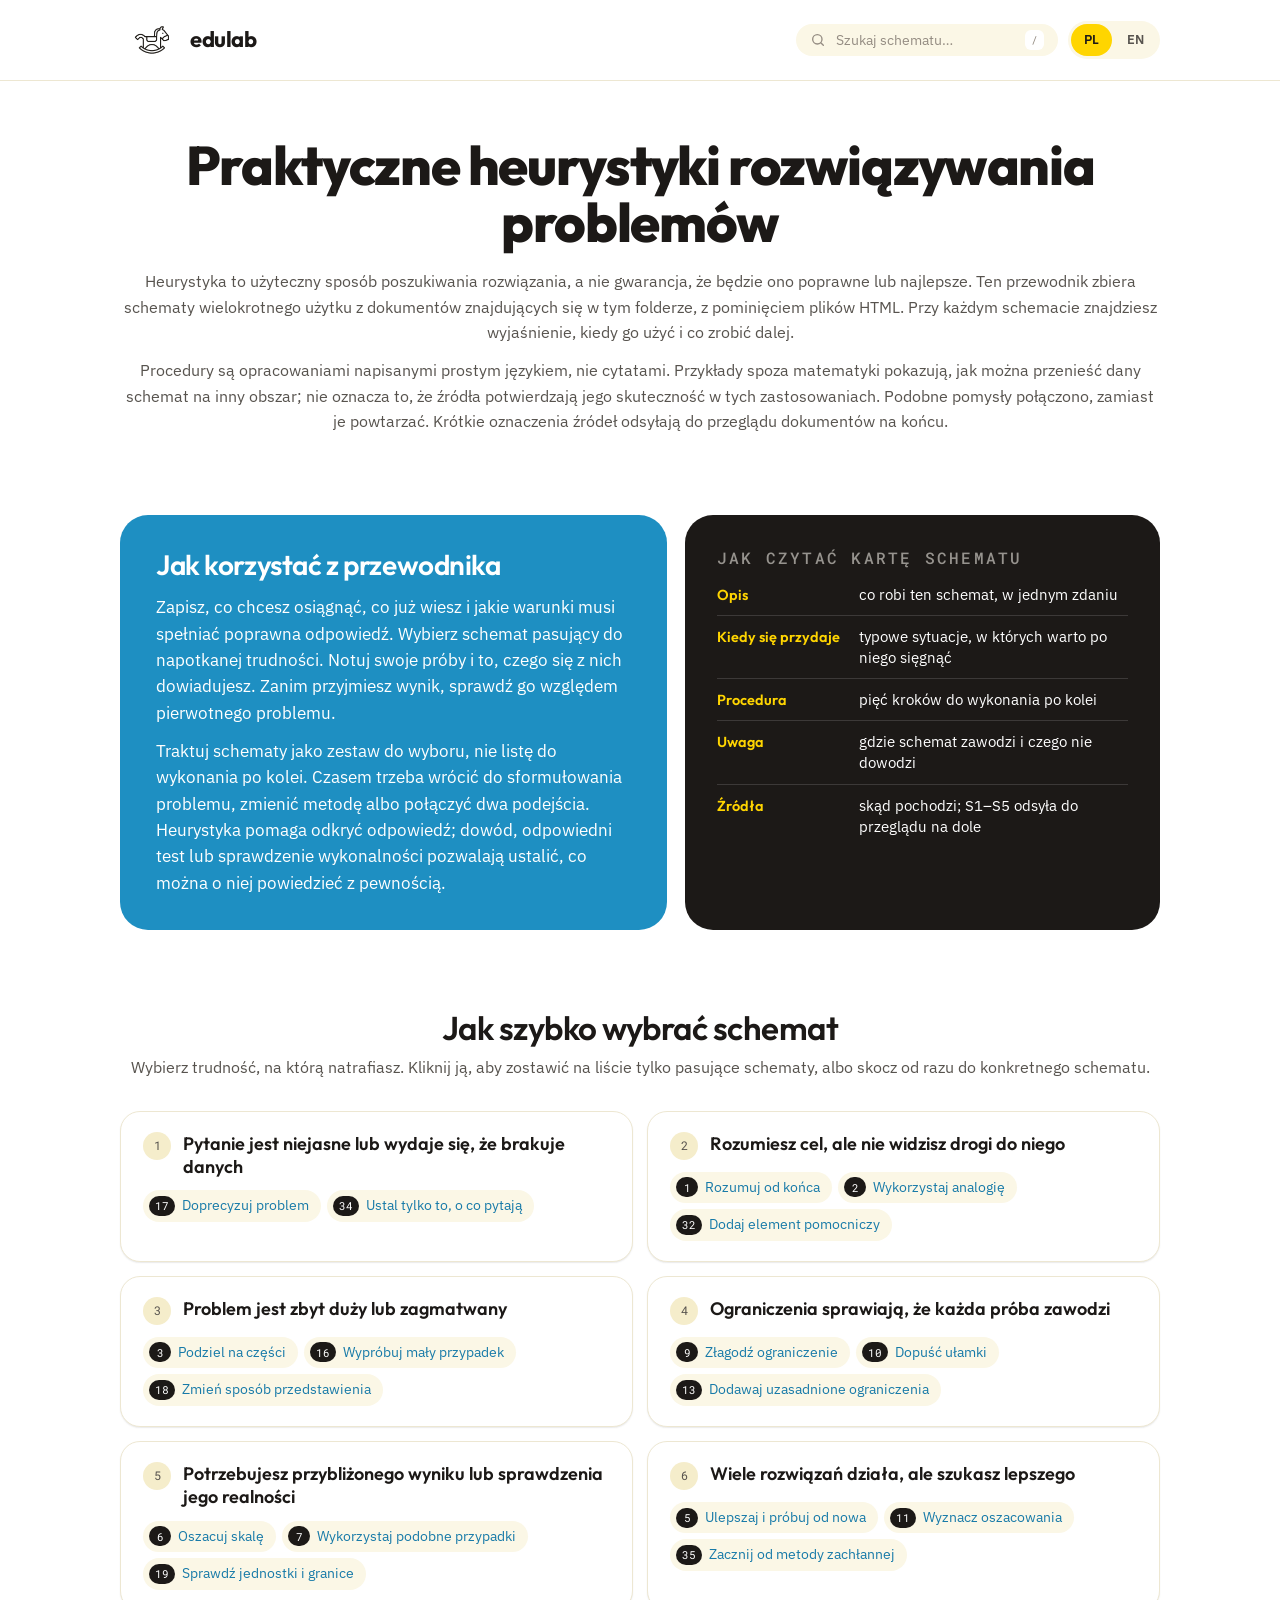
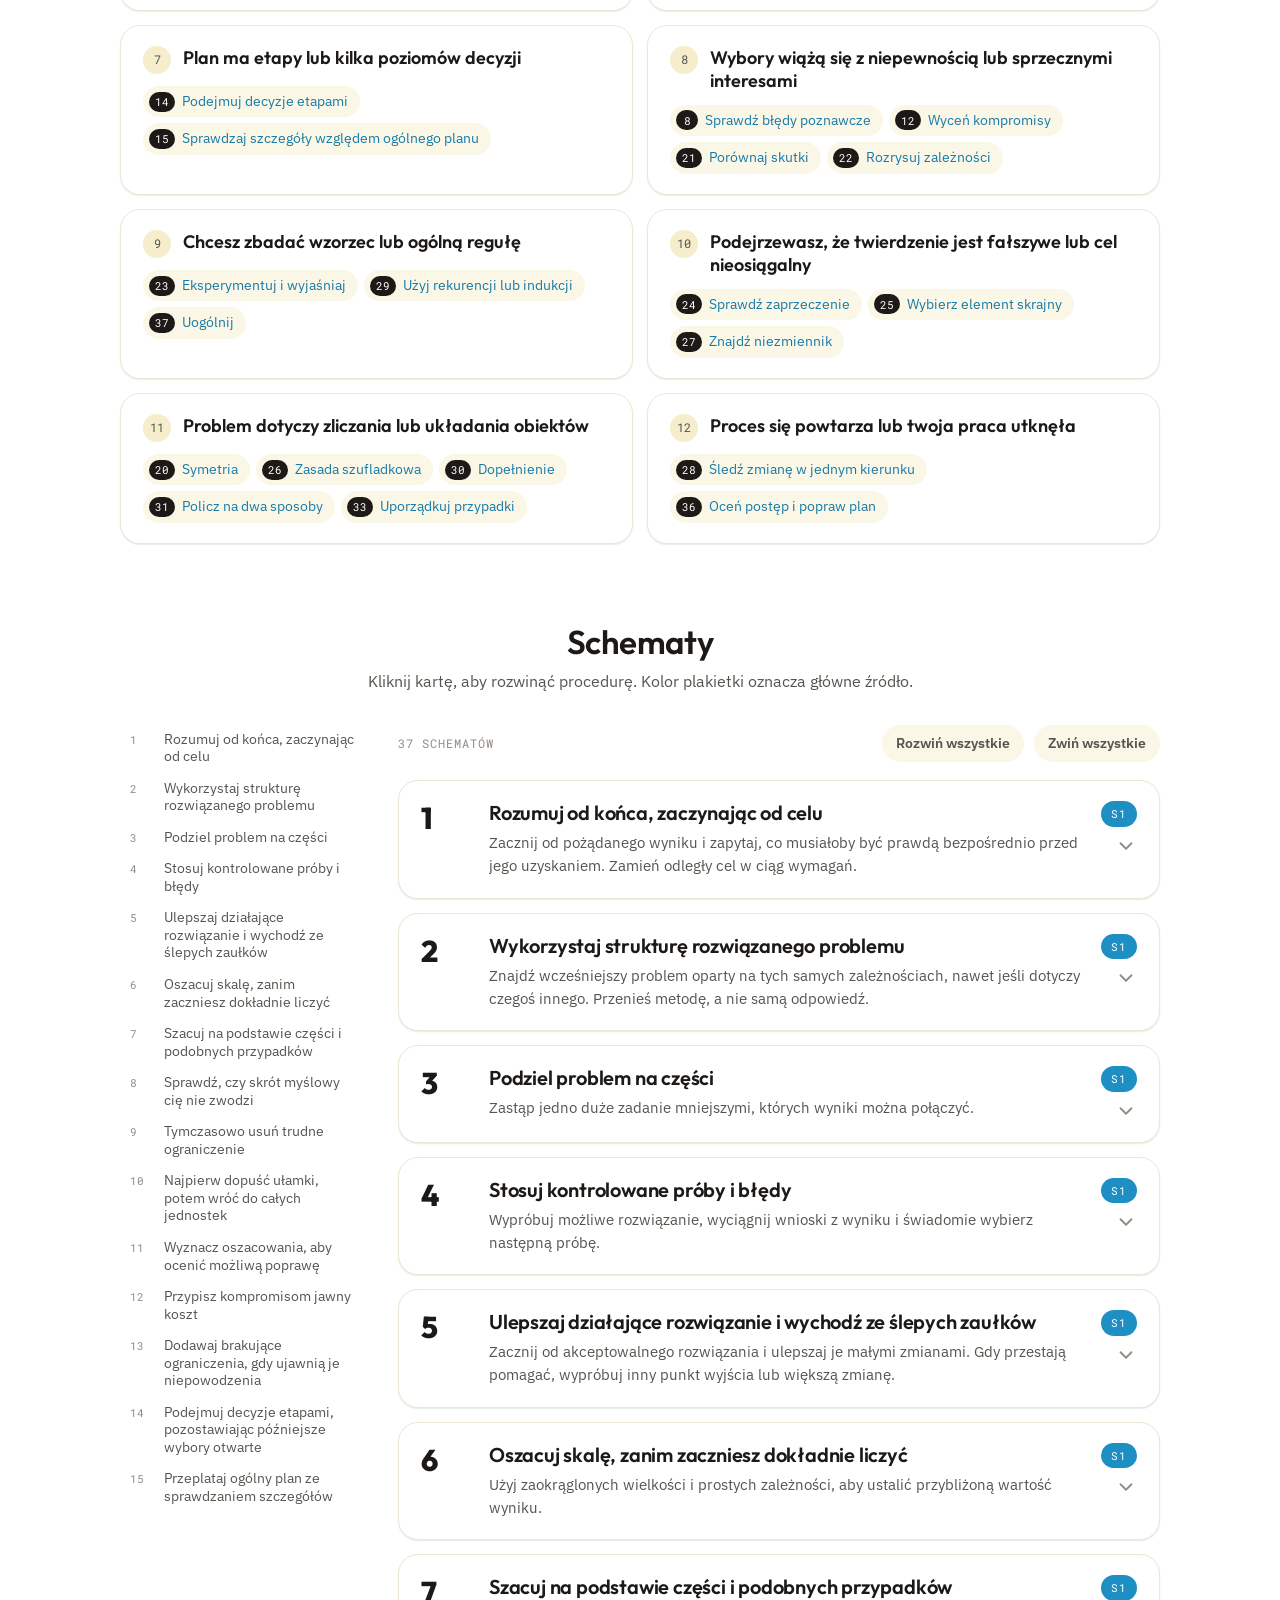
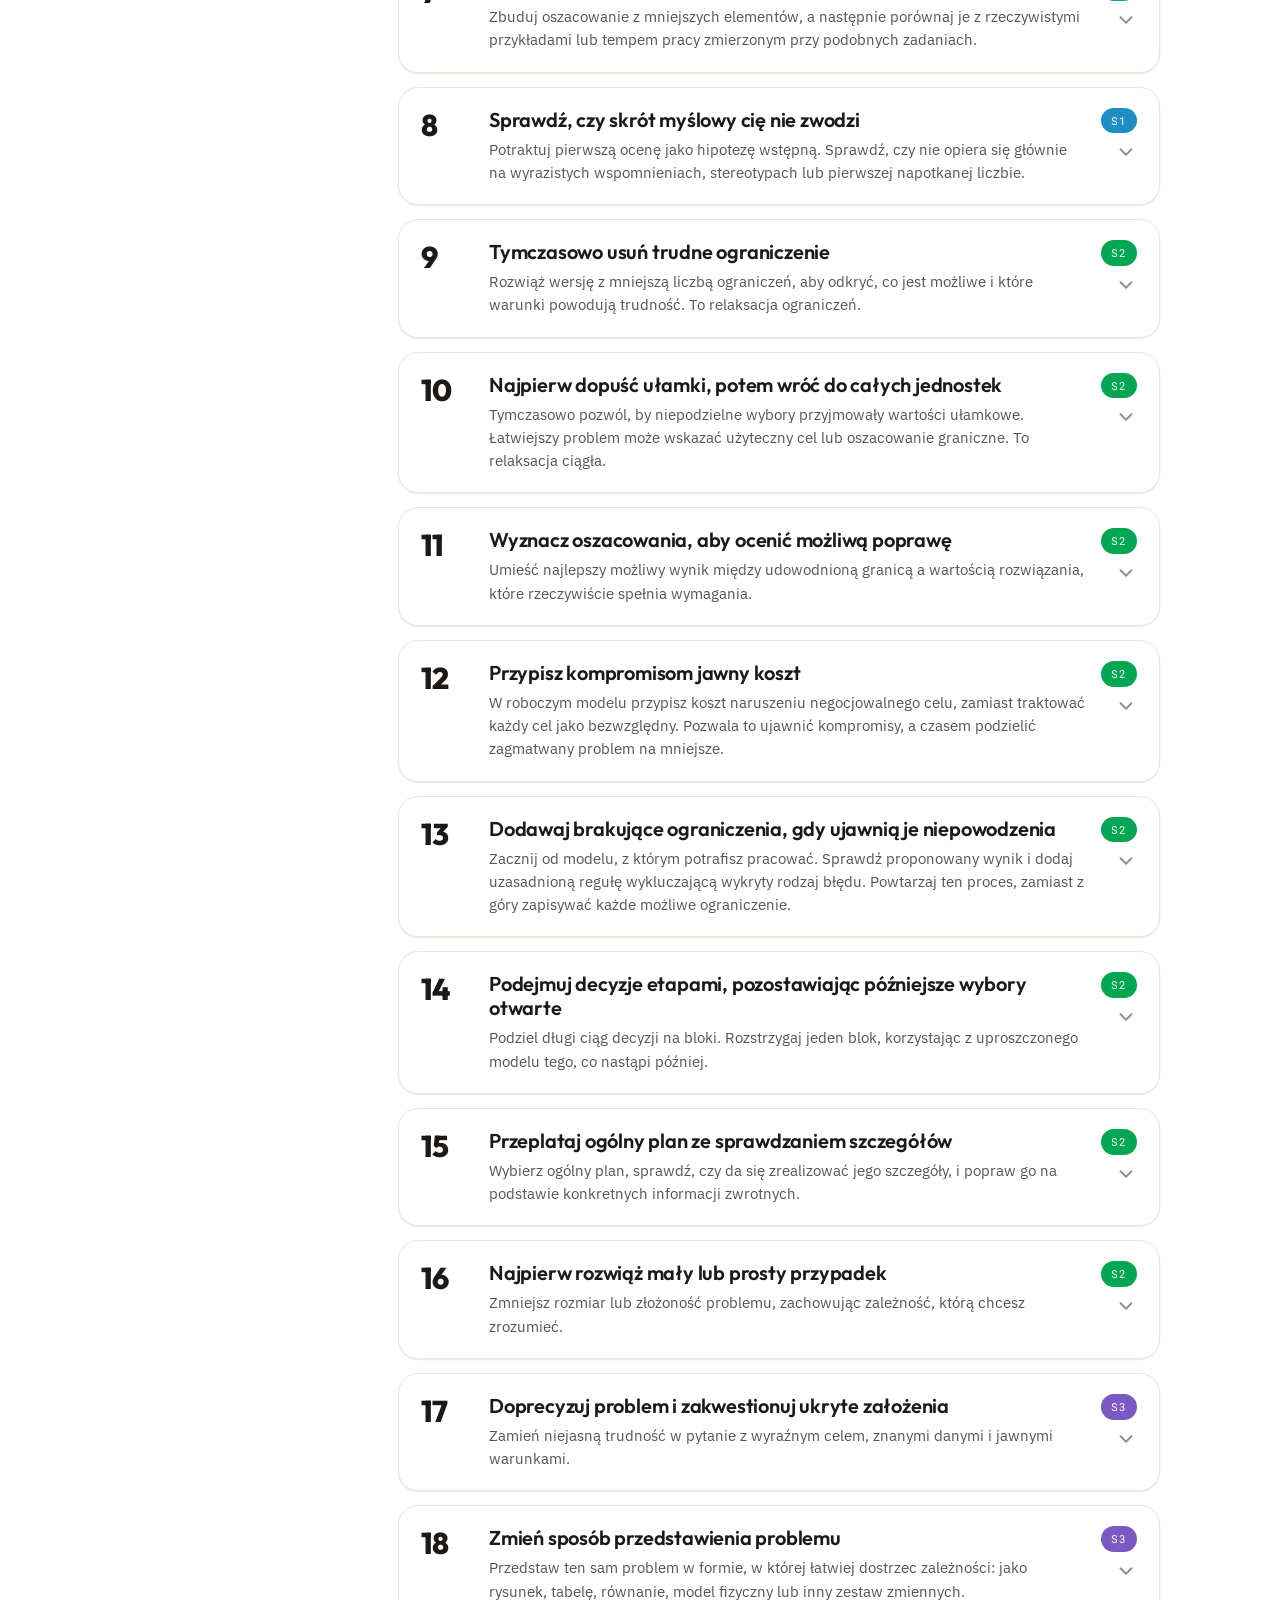
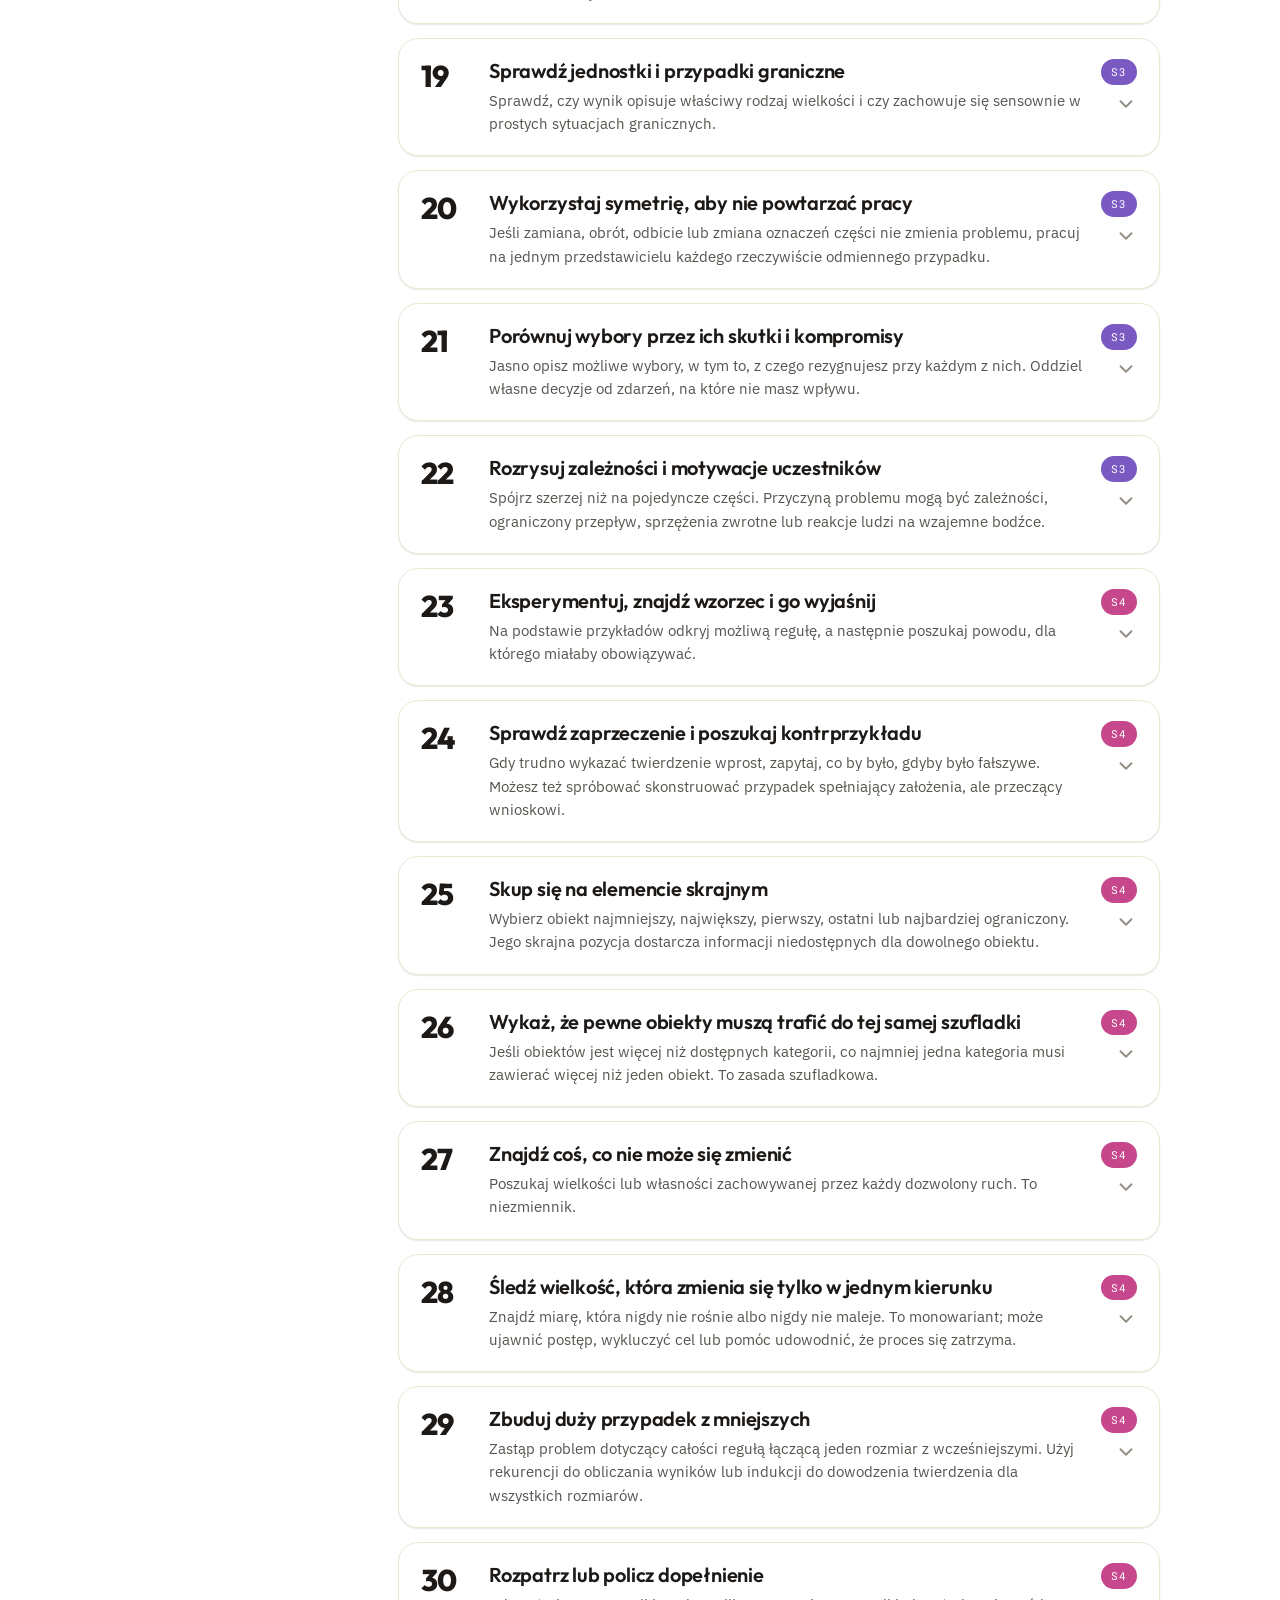
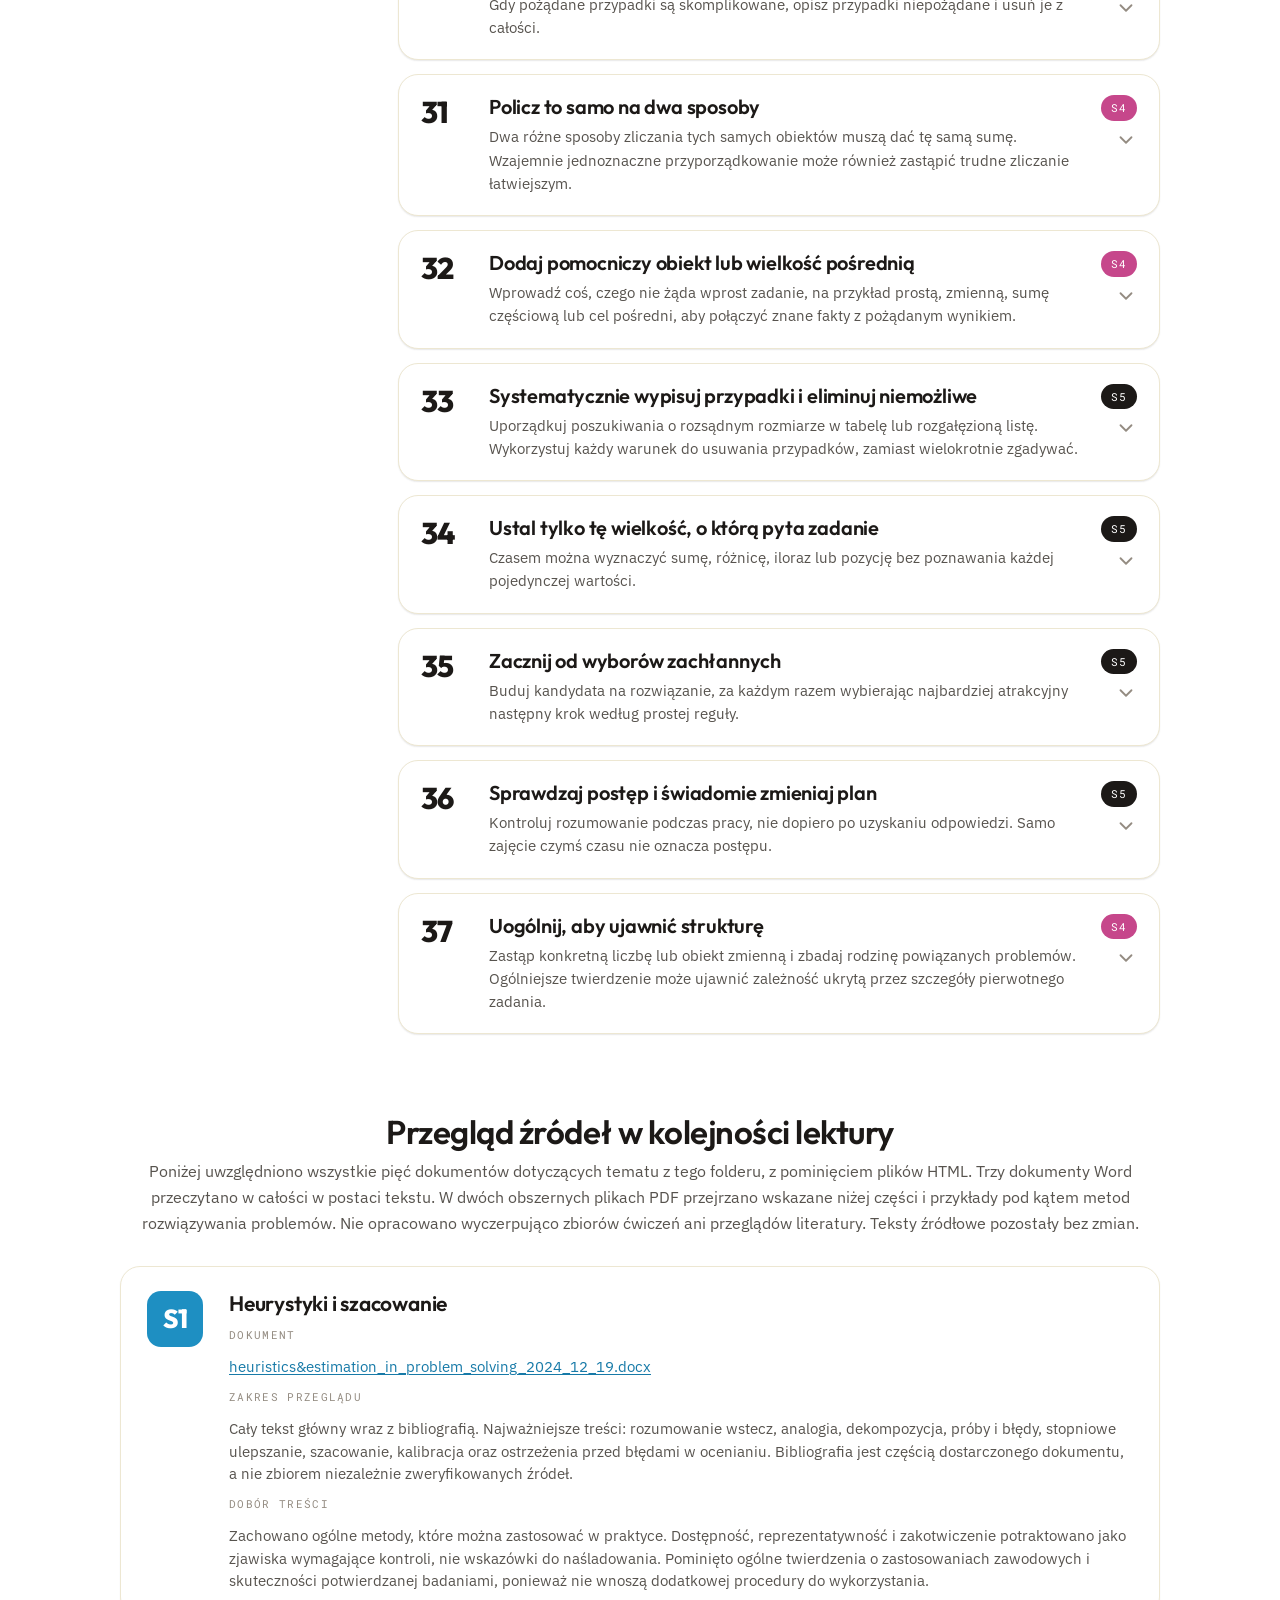
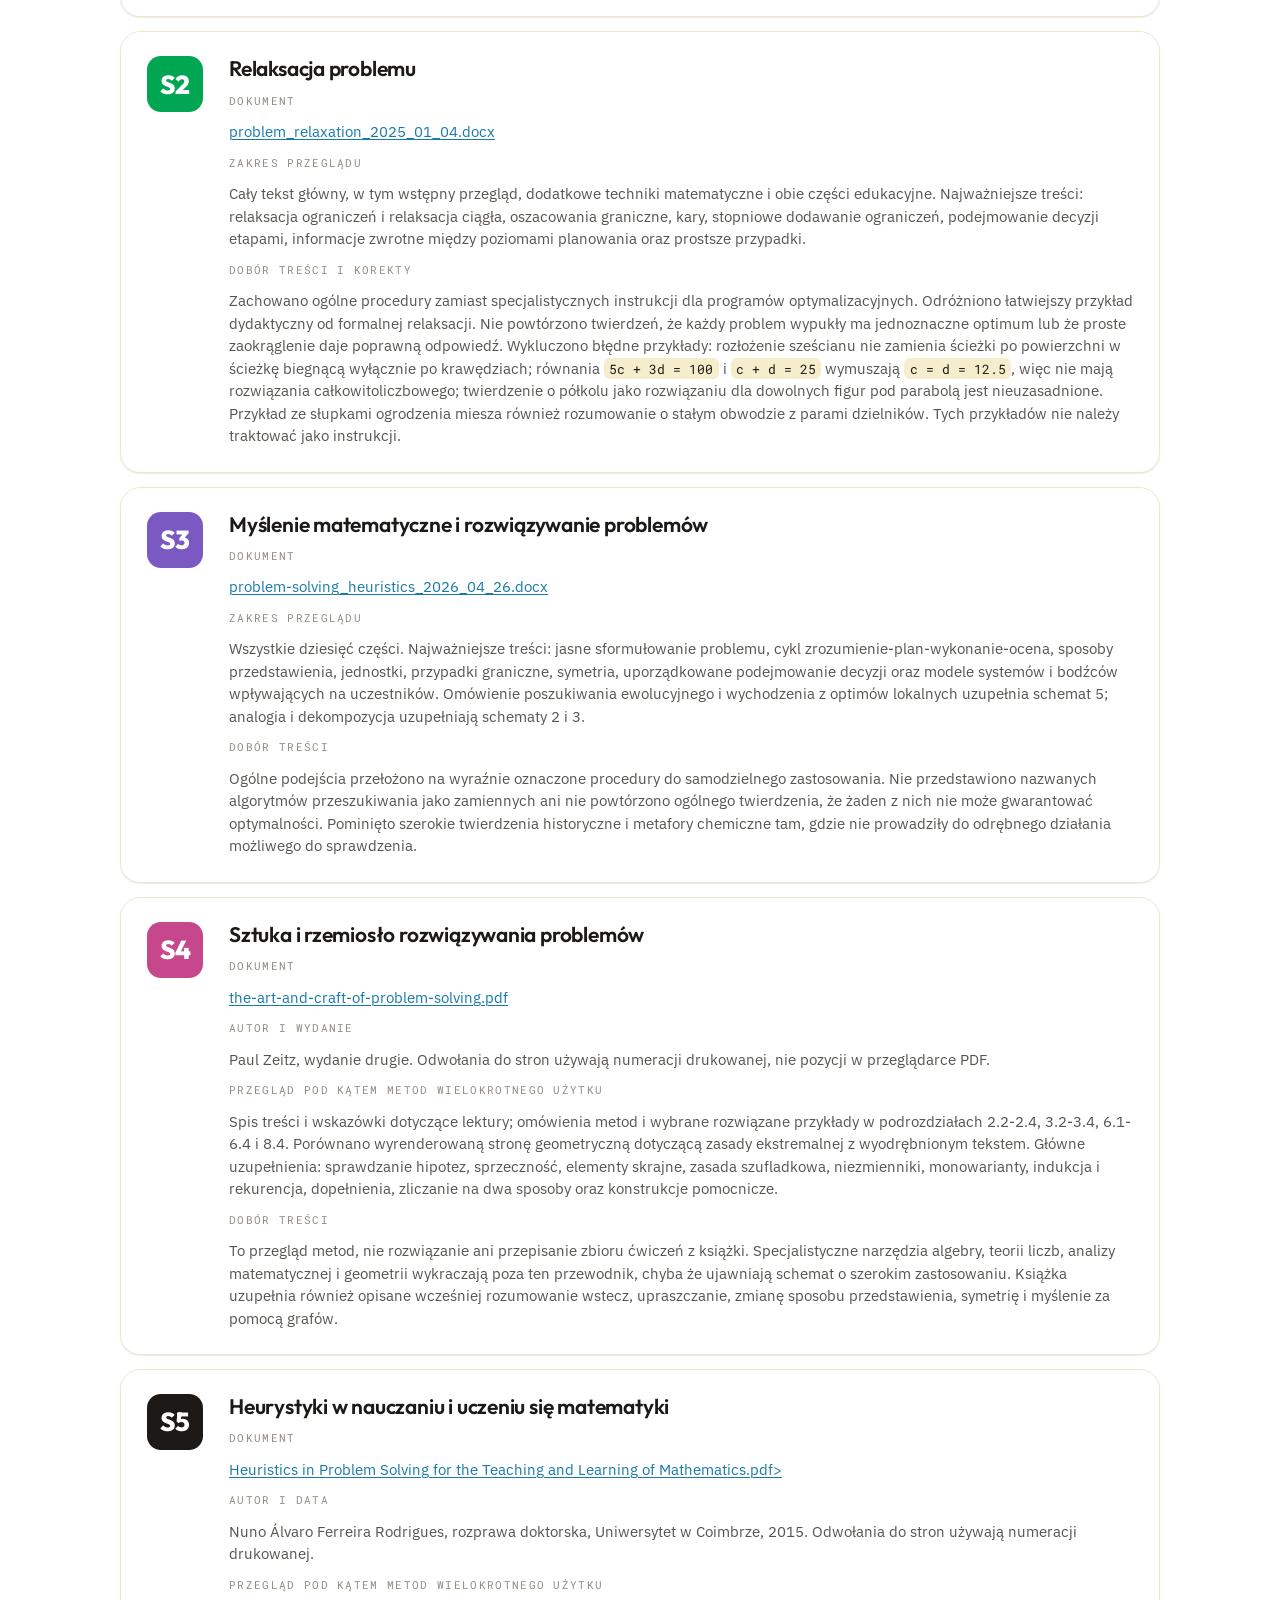
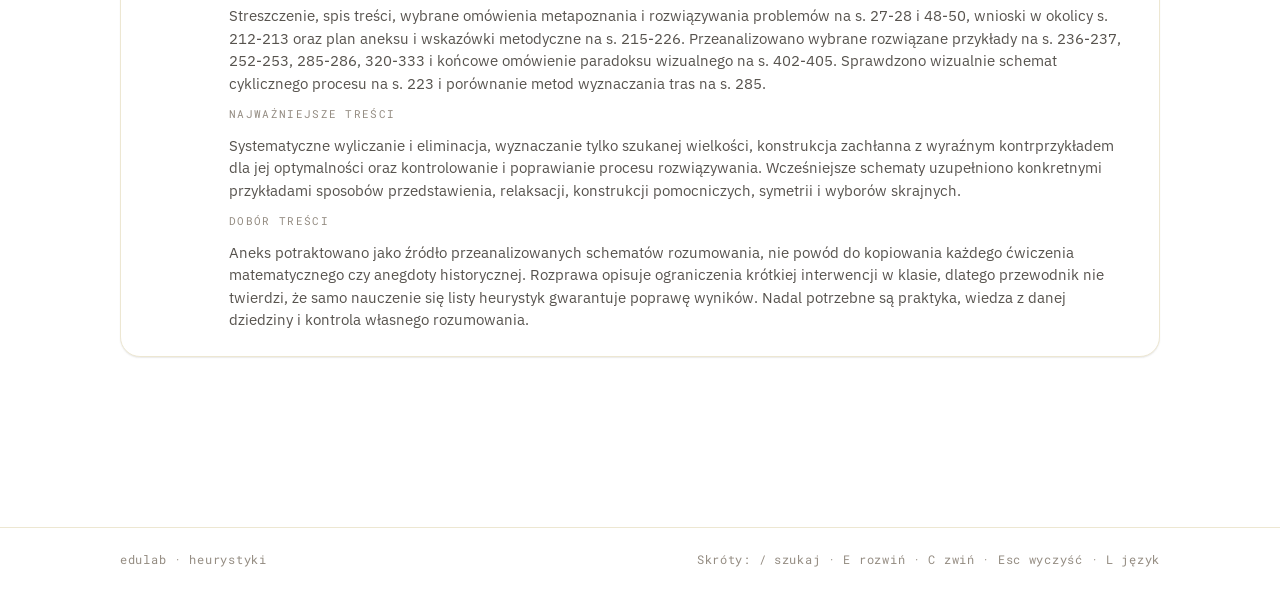
==== heuristics.html @ 8b3dfaac "Add bilingual heuristics guide page built from heuristics.md Single-file edulab-style page (PL/EN) w" ====
<!DOCTYPE html>
<html lang="pl">
<head>
<meta charset="utf-8">
<meta name="viewport" content="width=device-width, initial-scale=1">
<title>Heurystyki rozwiązywania problemów – edulab</title>
<style>
/* ─── edulab tokens (copy of edustyl/tokens/colors_and_type.css) ─── */
@import url('https://fonts.googleapis.com/css2?family=Outfit:wght@400;500;600;700;800&family=IBM+Plex+Sans:wght@400;500;600;700&family=Roboto+Mono:wght@400;500&display=swap');

:root {
  --font-display: 'Outfit', 'IBM Plex Sans', system-ui, sans-serif;
  --font-sans:    'IBM Plex Sans', system-ui, -apple-system, sans-serif;
  --font-mono:    'Roboto Mono', ui-monospace, 'SF Mono', Menlo, monospace;

  --paper:    #FFFFFF;
  --paper-2:  #FBF7E6;
  --paper-3:  #F5EDCB;
  --surface:  #FFFFFF;

  --ink:      #1C1917;
  --ink-2:    #57534E;
  --ink-3:    #948C82;
  --line:     #EDE7D2;
  --line-2:   #DDD4B6;

  --yellow:      #FFD500;
  --yellow-600:  #F0C800;
  --yellow-soft: #FFD500;
  --yellow-ink:  #1C1917;

  --blue:      #1E8FC2;
  --blue-600:  #177AA8;
  --blue-soft: #1E8FC2;
  --blue-ink:  #FFFFFF;

  --green:      #00A651;
  --green-600:  #009444;
  --green-soft: #00A651;
  --green-ink:  #FFFFFF;

  --red:      #E5322D;
  --red-600:  #C92823;
  --red-soft: #E5322D;
  --red-ink:  #FFFFFF;

  --play-berry:  #C6478B;
  --play-grape:  #7A5AC2;

  --bg:        var(--paper);
  --fg:        var(--ink);
  --fg-muted:  var(--ink-2);
  --primary:   var(--yellow);
  --on-primary:#1C1917;
  --focus-ring: 0 0 0 3px color-mix(in srgb, var(--yellow) 45%, transparent);

  --sp-1: 4px;  --sp-2: 8px;  --sp-3: 12px; --sp-4: 16px;
  --sp-5: 20px; --sp-6: 24px; --sp-8: 32px; --sp-10: 40px;
  --sp-12: 48px; --sp-16: 64px; --sp-20: 80px; --sp-24: 96px;

  --r-xs: 6px; --r-sm: 10px; --r-md: 14px; --r-lg: 20px; --r-xl: 28px; --r-pill: 999px;

  --shadow-sm: 0 1px 2px rgba(33,30,26,.06), 0 1px 1px rgba(33,30,26,.04);
  --shadow-md: 0 4px 16px rgba(33,30,26,.08), 0 1px 3px rgba(33,30,26,.05);
  --shadow-lg: 0 16px 40px rgba(33,30,26,.12), 0 3px 8px rgba(33,30,26,.06);
  --shadow-primary:  0 8px 22px color-mix(in srgb, var(--yellow) 30%, transparent);

  --h1: 44px; --h2: 33px; --h3: 25px; --h4: 19px;
  --body-lg: 18px; --body: 16px; --body-sm: 14px;
  --caption: 13px; --overline: 12px;

  /* source colours (chips only; text on them is white / dark on yellow) */
  --src-s1: var(--blue);  --src-s1-ink: var(--blue-ink);
  --src-s2: var(--green); --src-s2-ink: var(--green-ink);
  --src-s3: var(--play-grape); --src-s3-ink: var(--paper);
  --src-s4: var(--play-berry); --src-s4-ink: var(--paper);
  --src-s5: var(--ink);   --src-s5-ink: var(--paper);
}

/* ─── Base ─── */
*, *::before, *::after { box-sizing: border-box; }
html { scroll-behavior: smooth; scroll-padding-top: 96px; }
body.edu { margin: 0; background: var(--paper); color: var(--ink); font-family: var(--font-sans); line-height: 1.6; }
.edu h1, .edu h2, .edu h3 { font-family: var(--font-display); color: var(--ink); margin: 0; }
.edu h2 { font-weight: 600; font-size: var(--h2); line-height: 1.12; letter-spacing: -.015em; margin-bottom: 8px; }
.edu h3 { font-weight: 600; font-size: var(--h3); line-height: 1.2; letter-spacing: -.01em; }
.edu p { margin: 0; color: var(--ink-2); font-size: var(--body); }
.edu p + p { margin-top: 12px; }
.edu a { color: var(--blue-600); text-decoration-thickness: 1px; text-underline-offset: 2px; }
.edu code { font-family: var(--font-mono); font-size: .92em; color: var(--ink); background: var(--paper-3); padding: .12em .4em; border-radius: var(--r-xs); }
.edu-overline { font-family: var(--font-mono); font-weight: 500; font-size: var(--overline); letter-spacing: .14em; text-transform: uppercase; color: var(--ink); margin: 0; }
.edu-block, .edu-block h1, .edu-block h2, .edu-block h3, .edu-block h4, .edu-block p, .edu-block li, .edu-block small { color: inherit; }
:focus-visible { outline: none; box-shadow: var(--focus-ring); border-radius: var(--r-xs); }
.sr-only { position: absolute; width: 1px; height: 1px; overflow: hidden; clip: rect(0 0 0 0); white-space: nowrap; }
button { font: inherit; }

/* ─── Header chrome ─── */
.edu-header { position: sticky; top: 0; z-index: 50; width: 100%; background: rgba(255,255,255,.85); backdrop-filter: blur(12px); -webkit-backdrop-filter: blur(12px); border-bottom: 1px solid var(--line); }
.edu-header-inner { max-width: 1100px; margin: 0 auto; padding: 8px 30px; display: flex; align-items: center; gap: 12px; }
.edu-logo { width: 64px; height: 64px; display: block; margin-right: -6px; }
.edu-wordmark { font-family: var(--font-display); font-weight: 700; font-size: 22px; letter-spacing: -.02em; color: var(--ink); }
.tools { margin-left: auto; display: flex; gap: 10px; align-items: center; flex-wrap: wrap; justify-content: flex-end; }
.search { display: flex; align-items: center; gap: 8px; background: var(--paper-2); border-radius: var(--r-pill); padding: 6px 14px; min-width: 240px; }
.search svg { width: 16px; height: 16px; color: var(--ink-3); flex: none; }
.search input { border: 0; background: transparent; font-family: var(--font-sans); font-size: 14px; color: var(--ink); width: 100%; outline: none; }
.search input::placeholder { color: var(--ink-3); }
.search kbd { font-family: var(--font-mono); font-size: 11px; color: var(--ink-3); background: var(--surface); border-radius: var(--r-xs); padding: 1px 6px; }
.edu-seg { display: inline-flex; gap: 2px; padding: 3px; background: var(--paper-2); border-radius: var(--r-pill); }
.edu-seg button { border: none; background: transparent; padding: 6px 13px; border-radius: var(--r-pill); font-family: var(--font-sans); font-weight: 600; font-size: 13px; color: var(--ink-2); cursor: pointer; transition: background .15s, color .15s; }
.edu-seg button[aria-pressed="true"] { background: var(--yellow); color: var(--yellow-ink); }
.readbar { position: absolute; left: 0; bottom: -1px; height: 3px; width: 0; background: var(--yellow); transition: width .1s linear; }

/* ─── Layout ─── */
main { max-width: 1100px; margin: 0 auto; padding: 56px 30px 90px; }
section { margin-top: 80px; }
.page-header { text-align: center; }
.page-header h1 { font-weight: 800; font-size: clamp(2.2rem, 5vw, 3.4rem); letter-spacing: -.025em; line-height: 1.05; margin: 0 0 18px; }
.edu-lead { font-size: 1.125rem; color: var(--ink-2); margin: 0; }
.page-header .edu-lead + .edu-lead { margin-top: 12px; }
.section-head { text-align: center; margin-bottom: 30px; }
.section-head p { max-width: 100%; }

/* ─── How to use ─── */
.define { display: grid; grid-template-columns: 1.15fr 1fr; gap: 18px; }
.panel { background: var(--blue-soft); border-radius: var(--r-xl); padding: 34px 36px; color: var(--blue-ink); display: flex; flex-direction: column; justify-content: center; gap: 14px; }
.panel h2 { color: var(--blue-ink); font-size: 28px; margin: 0; }
.panel p { color: var(--blue-ink); font-size: 17px; line-height: 1.55; }
.panel-dark { background: var(--ink); border-radius: var(--r-xl); padding: 30px 32px; color: var(--paper); }
.panel-dark .edu-overline { color: rgba(251,247,240,.55); }
.legend { list-style: none; margin: 14px 0 0; padding: 0; display: grid; gap: 10px; }
.legend li { display: grid; grid-template-columns: 130px 1fr; gap: 12px; padding-bottom: 10px; border-bottom: 1px solid rgba(255,255,255,.14); font-size: 14.5px; color: var(--paper); line-height: 1.45; }
.legend li:last-child { border-bottom: 0; padding-bottom: 0; }
.legend b { font-family: var(--font-display); font-weight: 600; color: var(--yellow); }

/* ─── Quick chooser ─── */
.chooser { display: grid; grid-template-columns: repeat(2, 1fr); gap: 14px; }
.obstacle { background: var(--surface); border: 1px solid var(--line); border-radius: var(--r-lg); padding: 20px 22px; box-shadow: var(--shadow-sm); display: flex; flex-direction: column; gap: 12px; transition: box-shadow .2s, background .15s; }
.obstacle[aria-pressed="true"] { background: var(--paper-2); box-shadow: var(--shadow-md); }
.obstacle-q { display: flex; align-items: flex-start; gap: 12px; text-align: left; background: transparent; border: 0; padding: 0; cursor: pointer; width: 100%; }
.obstacle-q .mark { flex: none; width: 28px; height: 28px; border-radius: var(--r-pill); background: var(--paper-3); display: grid; place-items: center; font-family: var(--font-mono); font-size: 12px; color: var(--ink-2); transition: background .15s, color .15s; }
.obstacle[aria-pressed="true"] .obstacle-q .mark { background: var(--yellow); color: var(--yellow-ink); }
.obstacle-q span.txt { font-family: var(--font-display); font-weight: 600; font-size: 18px; line-height: 1.3; color: var(--ink); }
.starts { display: flex; flex-wrap: wrap; gap: 6px; }
.ref-chip { font-family: var(--font-sans); font-size: 13.5px; color: var(--ink); background: var(--paper-2); border: 0; border-radius: var(--r-pill); padding: 5px 12px 5px 6px; cursor: pointer; display: inline-flex; align-items: center; gap: 7px; transition: background .15s; text-decoration: none; }
.ref-chip:hover { background: var(--paper-3); }
.ref-chip i { font-style: normal; font-family: var(--font-mono); font-size: 11px; background: var(--ink); color: var(--paper); border-radius: var(--r-pill); min-width: 22px; height: 20px; padding: 0 6px; display: grid; place-items: center; }

/* ─── Schemes ─── */
.schemes-wrap { display: grid; grid-template-columns: 250px 1fr; gap: 28px; align-items: start; }
.toc { position: sticky; top: 92px; max-height: calc(100vh - 110px); overflow: auto; padding-right: 6px; }
.toc ol { list-style: none; margin: 0; padding: 0; display: grid; gap: 2px; }
.toc a { display: grid; grid-template-columns: 26px 1fr; gap: 8px; align-items: baseline; padding: 6px 10px; border-radius: var(--r-pill); color: var(--ink-2); font-size: 13.5px; line-height: 1.3; text-decoration: none; transition: background .15s, color .15s; }
.toc a i { font-style: normal; font-family: var(--font-mono); font-size: 11px; color: var(--ink-3); }
.toc a:hover { background: var(--paper-2); color: var(--ink); }
.toc a[aria-current="true"] { background: var(--yellow); color: var(--yellow-ink); font-weight: 600; }
.toc a[aria-current="true"] i { color: var(--yellow-ink); }
.toc li[hidden] { display: none; }
.controls { display: flex; align-items: center; gap: 10px; flex-wrap: wrap; margin-bottom: 18px; }
.status { font-family: var(--font-mono); font-size: 12px; letter-spacing: .08em; text-transform: uppercase; color: var(--ink-3); }
.controls .spacer { flex: 1; }
.btn-ghost { font-family: var(--font-sans); font-weight: 600; font-size: 13.5px; color: var(--ink-2); background: var(--paper-2); border: 0; border-radius: var(--r-pill); padding: 8px 14px; cursor: pointer; transition: background .15s, color .15s; }
.btn-ghost:hover { background: var(--paper-3); color: var(--ink); }
.btn-ghost[hidden] { display: none; }
.edu-btn { font-family: var(--font-display); font-weight: 600; font-size: 14px; background: var(--yellow); color: var(--on-primary); border: 0; border-radius: var(--r-pill); padding: 9px 18px; box-shadow: var(--shadow-primary); cursor: pointer; transition: background .15s, transform .12s cubic-bezier(.32,.72,.32,1); }
.edu-btn:hover { background: var(--yellow-600); }
.edu-btn:active { transform: scale(.96); }
.list { display: grid; gap: 14px; }
.scheme { background: var(--surface); border: 1px solid var(--line); border-radius: var(--r-lg); box-shadow: var(--shadow-sm); transition: box-shadow .2s; }
.scheme[hidden] { display: none; }
.scheme:hover, .scheme[open] { box-shadow: var(--shadow-md); }
.scheme.flash { animation: flash 1.6s ease both; }
@keyframes flash { 0% { background: var(--paper-3); } 100% { background: var(--surface); } }
.scheme summary { list-style: none; cursor: pointer; padding: 20px 22px; display: grid; grid-template-columns: 52px 1fr auto; gap: 16px; align-items: start; border-radius: var(--r-lg); }
.scheme summary::-webkit-details-marker { display: none; }
.scheme .num { font-family: var(--font-display); font-weight: 800; font-size: 30px; letter-spacing: -.03em; color: var(--ink); line-height: 1; padding-top: 2px; }
.scheme h3 { font-size: 20px; margin-bottom: 6px; }
.scheme .desc { font-size: 15px; line-height: 1.55; }
.scheme .meta { display: flex; flex-direction: column; align-items: flex-end; gap: 8px; }
.edu-chip { font-family: var(--font-mono); font-size: 11px; text-transform: uppercase; letter-spacing: .08em; padding: 4px 10px; border-radius: var(--r-pill); white-space: nowrap; text-decoration: none; }
.edu .chip-s1 { background: var(--src-s1); color: var(--src-s1-ink); }
.edu .chip-s2 { background: var(--src-s2); color: var(--src-s2-ink); }
.edu .chip-s3 { background: var(--src-s3); color: var(--src-s3-ink); }
.edu .chip-s4 { background: var(--src-s4); color: var(--src-s4-ink); }
.edu .chip-s5 { background: var(--src-s5); color: var(--src-s5-ink); }
.chev { width: 22px; height: 22px; color: var(--ink-3); transition: transform .2s; }
.scheme[open] .chev { transform: rotate(180deg); }
.scheme-body { padding: 4px 22px 24px 90px; display: grid; gap: 18px; }
.field .edu-overline { color: var(--ink-3); margin-bottom: 6px; }
.field p { font-size: 15px; line-height: 1.55; }
.steps { list-style: none; margin: 0; padding: 0; display: grid; gap: 8px; counter-reset: step; }
.steps li { display: grid; grid-template-columns: 26px 1fr; gap: 10px; align-items: start; font-size: 15px; line-height: 1.5; color: var(--ink-2); }
.steps li::before { counter-increment: step; content: counter(step); width: 26px; height: 26px; border-radius: var(--r-pill); background: var(--paper-3); color: var(--ink); font-family: var(--font-mono); font-size: 12px; display: grid; place-items: center; margin-top: 1px; }
.watch { background: var(--yellow-soft); color: var(--yellow-ink); border-radius: var(--r-md); padding: 14px 16px; }
.watch .edu-overline { color: var(--yellow-ink); opacity: .75; }
.watch p { color: var(--yellow-ink); }
.sources-line { font-size: 13.5px; color: var(--ink-3); }
.sources-line a { color: var(--ink-2); }
.empty { padding: 40px 20px; text-align: center; color: var(--ink-3); border: 1px dashed var(--line-2); border-radius: var(--r-lg); }
.empty[hidden] { display: none; }

/* ─── Sources ─── */
.sources { display: grid; gap: 14px; }
.source { background: var(--surface); border: 1px solid var(--line); border-radius: var(--r-lg); padding: 24px 26px; box-shadow: var(--shadow-sm); display: grid; grid-template-columns: 64px 1fr; gap: 18px; }
.source .code { font-family: var(--font-display); font-weight: 800; font-size: 26px; letter-spacing: -.02em; width: 56px; height: 56px; border-radius: var(--r-md); display: grid; place-items: center; }
.source h3 { font-size: 21px; margin-bottom: 10px; }
.source dl { margin: 0; display: grid; gap: 10px; }
.source dt { font-family: var(--font-mono); font-size: 11px; letter-spacing: .12em; text-transform: uppercase; color: var(--ink-3); }
.source dd { margin: 2px 0 0; font-size: 14.5px; line-height: 1.55; color: var(--ink-2); }
.source dd a { word-break: break-all; }

/* ─── Footer ─── */
footer { border-top: 1px solid var(--line); margin-top: 80px; }
footer div { max-width: 1100px; margin: 0 auto; padding: 22px 30px; display: flex; justify-content: space-between; gap: 12px; flex-wrap: wrap; font-family: var(--font-mono); font-size: 12px; letter-spacing: .06em; color: var(--ink-3); }

.fade { animation: fade .35s ease both; }
@keyframes fade { from { opacity: 0; transform: translateY(6px); } to { opacity: 1; transform: none; } }

@media (max-width: 1024px) {
  .schemes-wrap { grid-template-columns: 1fr; }
  .toc { position: static; max-height: none; }
  .toc ol { display: flex; flex-wrap: wrap; gap: 4px; }
  .toc a { grid-template-columns: auto; padding: 5px 10px; background: var(--paper-2); }
  .toc a span { display: none; }
  }
@media (max-width: 768px) {
  main { padding: 40px 20px 70px; }
  section { margin-top: 56px; }
  .define, .chooser { grid-template-columns: 1fr; }
  .edu-header-inner { padding: 10px 20px; flex-wrap: wrap; }
  .tools { width: 100%; margin-left: 0; justify-content: space-between; }
  .search { min-width: 0; flex: 1; }
  .search kbd { display: none; }
  .scheme summary { grid-template-columns: 40px 1fr; }
  .scheme .meta { grid-column: 2; flex-direction: row; align-items: center; }
  .scheme-body { padding-left: 22px; }
  .source { grid-template-columns: 1fr; }
  .panel { padding: 26px 22px; }
}
</style>
</head>
<body class="edu">

<header class="edu-header"><div class="edu-header-inner">
  <img class="edu-logo" alt="edulab" src="[data-uri]">
  <span class="edu-wordmark">edulab</span>
  <div class="tools">
    <label class="search">
      <svg viewBox="0 0 24 24" fill="none" stroke="currentColor" stroke-width="2" stroke-linecap="round" aria-hidden="true"><circle cx="11" cy="11" r="7"/><path d="m20 20-3.5-3.5"/></svg>
      <span class="sr-only" data-t="searchLabel"></span>
      <input id="search" type="search" autocomplete="off">
      <kbd>/</kbd>
    </label>
    <div class="edu-seg" id="langSeg" role="group" aria-label="Language">
      <button aria-pressed="true" data-lang="pl">PL</button>
      <button aria-pressed="false" data-lang="en">EN</button>
    </div>
  </div>
  <div class="readbar" id="readbar"></div>
</div></header>

<main>
  <header class="page-header">
    <h1 id="title"></h1>
    <div id="intro"></div>
  </header>

  <section id="how" class="define" aria-labelledby="howH">
    <div class="panel edu-block">
      <h2 id="howH"></h2>
      <div id="howBody"></div>
    </div>
    <div class="panel-dark">
      <p class="edu-overline" data-t="legendH"></p>
      <ul class="legend" id="legend"></ul>
    </div>
  </section>

  <section id="chooser" aria-labelledby="chooserH">
    <div class="section-head">
      <h2 id="chooserH"></h2>
      <p data-t="chooserP"></p>
    </div>
    <div class="chooser" id="chooserGrid"></div>
  </section>

  <section id="schemes" aria-labelledby="schemesH">
    <div class="section-head">
      <h2 id="schemesH"></h2>
      <p data-t="schemesP"></p>
    </div>
    <div class="schemes-wrap">
      <nav class="toc" aria-label="Schemes"><ol id="toc"></ol></nav>
      <div>
        <div class="controls">
          <span class="status" id="status" aria-live="polite"></span>
          <button class="btn-ghost" id="clearBtn" hidden></button>
          <span class="spacer"></span>
          <button class="btn-ghost" id="expandBtn"></button>
          <button class="btn-ghost" id="collapseBtn"></button>
        </div>
        <div class="list" id="list"></div>
        <div class="empty" id="empty" hidden></div>
      </div>
    </div>
  </section>



  <section id="sources" aria-labelledby="sourcesH">
    <div class="section-head">
      <h2 id="sourcesH"></h2>
      <p id="sourcesIntro"></p>
    </div>
    <div class="sources" id="sourceList"></div>
  </section>
</main>

<footer><div>
  <span data-t="footL"></span>
  <span data-t="footR"></span>
</div></footer>

<script>
// ─── Constants ───
const DATA = {"en":{"lang":"en","intro":["A heuristic is a useful way to look for a solution, not a guarantee that the solution is correct or best. This guide collects reusable schemes from the non-HTML documents in this folder. Each scheme explains when to use it and what to do next.","The procedures are plain-language adaptations, not quotations. Examples outside mathematics illustrate how a scheme might transfer; they are not claims that the sources tested it in those settings. Similar ideas are combined rather than repeated. Short source codes point to the document review at the end."],"how":["Write down what you are trying to achieve, what you know, and which conditions a valid answer must satisfy. Choose one scheme that matches your obstacle. Record what you try and what it teaches you. Check the result against the original problem before accepting it.","Use the schemes as a menu, not a checklist to complete in order. You may need to return to the framing, switch methods, or combine two approaches. A heuristic helps you discover an answer; a proof, an appropriate test, or a feasibility check establishes what you can claim about it."],"chooser":[{"obstacle":"The question is vague or seems to lack information","starts":[{"n":17,"label":"Clarify the problem"},{"n":34,"label":"Find only what is asked"}]},{"obstacle":"You understand the goal but cannot see a route","starts":[{"n":1,"label":"Work backward"},{"n":2,"label":"Analogy"},{"n":32,"label":"Add an intermediate object"}]},{"obstacle":"The problem is too large or tangled","starts":[{"n":3,"label":"Break into parts"},{"n":16,"label":"Try a small instance"},{"n":18,"label":"Change representation"}]},{"obstacle":"Constraints make every attempt fail","starts":[{"n":9,"label":"Relax a constraint"},{"n":10,"label":"Allow fractions"},{"n":13,"label":"Add justified restrictions"}]},{"obstacle":"You need a rough answer or a reality check","starts":[{"n":6,"label":"Estimate the scale"},{"n":7,"label":"Use comparable cases"},{"n":19,"label":"Check units and limits"}]},{"obstacle":"Many answers work, but you want a better one","starts":[{"n":5,"label":"Improve and restart"},{"n":11,"label":"Use bounds"},{"n":35,"label":"Try a greedy first pass"}]},{"obstacle":"The plan has stages or several decision levels","starts":[{"n":14,"label":"Commit in stages"},{"n":15,"label":"Check the details against the big plan"}]},{"obstacle":"Options involve uncertainty or conflicting interests","starts":[{"n":8,"label":"Check biases"},{"n":12,"label":"Price trade-offs"},{"n":21,"label":"Compare outcomes"},{"n":22,"label":"Map interactions"}]},{"obstacle":"You need to explore a pattern or general rule","starts":[{"n":23,"label":"Experiment and explain"},{"n":29,"label":"Recurrence or induction"},{"n":37,"label":"Generalize"}]},{"obstacle":"You suspect a claim or target is impossible","starts":[{"n":24,"label":"Test the opposite"},{"n":25,"label":"Use an extreme element"},{"n":27,"label":"Find an invariant"}]},{"obstacle":"The problem involves counting or arrangements","starts":[{"n":20,"label":"Symmetry"},{"n":26,"label":"Pigeonholes"},{"n":30,"label":"Complement"},{"n":31,"label":"Count twice"},{"n":33,"label":"Systematic cases"}]},{"obstacle":"A process repeats, or your own work has stalled","starts":[{"n":28,"label":"Track one-way change"},{"n":36,"label":"Review progress and revise the plan"}]}],"schemes":[{"n":1,"title":"Work backward from the goal","steps":["Describe the finished result precisely.","Ask, \"What would be enough to make this happen?\"","Repeat that question for each new requirement until you reach something already known or achievable.","Reverse the chain and carry out the steps from the actual starting point.","Check every forward step. A condition that is necessary for success may not be enough to produce it."],"desc":"Start with the result you want and ask what would have to be true immediately before it. Turn a distant goal into a chain of requirements.","useful":"Planning, finding missing prerequisites, solving equations, and constructing proofs.","watch":"Backward reasoning can suggest a route without proving that the route works.","sources":"<a href=\"#s1\">S1<\/a>; <a href=\"#s4\">S4<\/a>, section 2.2, the penultimate-step strategy, p. 27.","src":"s1"},{"n":2,"title":"Reuse the structure of a solved problem","steps":["List the main objects, relationships, constraints, and goal in the current problem.","Find a solved problem with a similar structure.","Map each important part of that problem to a part of this one.","Adapt its solution method.","Identify differences that could break the analogy and test them first."],"desc":"Find an earlier problem with the same underlying relationships, even if its subject looks different. Transfer the method, not just the answer.","useful":"Unfamiliar problems, design, troubleshooting, and learning a new subject.","watch":"Similar appearance is weak evidence. The relationships that made the earlier solution work must also apply here.","sources":"<a href=\"#s1\">S1<\/a>.","src":"s1"},{"n":3,"title":"Break the problem into parts","steps":["Separate the problem into parts with clear outputs.","Mark which parts depend on other parts.","Solve an independent part or an important prerequisite first.","Combine the partial results, including the work needed to connect them.","Test the whole result against the original goal and constraints."],"desc":"Replace one large task with smaller tasks whose results can be combined.","useful":"Projects, complex calculations, system design, and multi-stage investigations.","watch":"The parts may interact. Several good local solutions do not automatically make a good overall solution.","sources":"<a href=\"#s1\">S1<\/a>.","src":"s1"},{"n":4,"title":"Use controlled trial and error","steps":["Define a clear test for success.","Choose a plausible candidate and predict what should happen.","Test it with limited cost and risk.","Record what worked, what failed, and what the failure rules out.","Change one relevant feature when possible, then test again. Stop repeating attempts that teach you nothing."],"desc":"Try a candidate, learn from the result, and choose the next attempt deliberately.","useful":"Troubleshooting, prototypes, and small searches where tests are cheap and safe.","watch":"Unrecorded changes make it hard to know what caused an improvement. Do not experiment on an irreversible or dangerous system without safeguards.","sources":"<a href=\"#s1\">S1<\/a>.","src":"s1"},{"n":5,"title":"Improve a workable solution and escape dead ends","steps":["Define what makes one valid solution better than another.","Build a feasible starting solution.","Try nearby changes and keep useful improvements.","When progress stops, keep a copy of the best solution and try a restart or a larger change.","Compare the best candidates using the same criteria and stop at a stated time or quality limit."],"desc":"Start with an acceptable solution and improve it through small changes. If small changes stop helping, explore a different starting point or a larger change.","useful":"Schedules, layouts, routes, resource allocation, and designs with many possible answers.","watch":"Being better than all nearby alternatives does not mean being best overall. Preserve hard constraints while searching.","sources":"<a href=\"#s1\">S1<\/a>, \"Improvement heuristics\" and \"Meta-heuristic methods\"; <a href=\"#s3\">S3<\/a>, sections 7.2 and 8.2. This is a manual adaptation, not a full specification of those algorithms.","src":"s1"},{"n":6,"title":"Estimate the scale before calculating precisely","steps":["State the quantity and its unit.","Break it into quantities that are easier to estimate.","Choose rounded values and write down the assumptions behind them.","Combine the values, checking that the units make sense.","Change uncertain inputs to plausible low and high values. Report an approximate range rather than invented precision."],"desc":"Use rounded quantities and simple relationships to find the approximate size of an answer.","useful":"Early planning, quick feasibility checks, and catching implausible calculations.","watch":"An estimate is not an exact result, a guarantee, or a fixed-price commitment. Use a more rigorous method when the decision requires one.","sources":"<a href=\"#s1\">S1<\/a>, \"What is Estimation?\" and \"Improving Estimation Accuracy.\"","src":"s1"},{"n":7,"title":"Estimate from parts and comparable cases","steps":["Divide the work into non-overlapping pieces.","Estimate each piece using comparable completed work or a relevant rate, such as time per unit.","Include coordination, integration, and other work that does not belong to a single piece.","Compare the total with the result for a similar whole task. Investigate large differences.","After completion, compare estimate with outcome and update the assumptions for next time."],"desc":"Build an estimate from smaller pieces, then cross-check it against real examples or a rate measured in similar work.","useful":"Effort, capacity, quantity, and cost estimates where relevant past data exist.","watch":"Effort and elapsed time are different. Parallel work, dependencies, and shared risks affect the total; unfamiliar work may not fit historical rates.","sources":"<a href=\"#s1\">S1<\/a>, \"Improving Estimation Accuracy\" and \"Business.\"","src":"s1"},{"n":8,"title":"Check whether a mental shortcut is misleading you","steps":["Write down your first answer and why it feels plausible.","Ask whether it mainly comes from a recent or memorable example, a resemblance, or an initial number.","Seek relevant data and comparable cases, including evidence against your first answer.","Make a second estimate or explanation by a different route, without simply adjusting the first.","Compare the results and state what remains uncertain."],"desc":"Treat an immediate judgment as a starting hypothesis. Check whether vivid memories, stereotypes, or the first number you saw are driving it.","useful":"Uncertain judgments, interpreting evidence, and reviewing estimates.","watch":"Availability, representativeness, and anchoring describe possible judgment shortcuts, not reliable procedures for establishing truth.","sources":"<a href=\"#s1\">S1<\/a>, \"Examples of Common Heuristics\" and \"Limitations.\"","src":"s1"},{"n":9,"title":"Temporarily remove a difficult constraint","steps":["List the original constraints, separating actual requirements from assumptions or conventions.","Choose one difficult constraint and explicitly remove or weaken it in a working model.","Solve that version while keeping the original goal unchanged.","Inspect which original constraints the result violates.","Restore them one at a time, adapting the solution or using the result only as a bound or clue."],"desc":"Solve a less restricted version to discover what is possible and which conditions cause the difficulty. This is constraint relaxation.","useful":"Overconstrained plans, allocation, scheduling, and optimization.","watch":"A relaxed solution may be impossible in the real problem. Relax safety requirements only in a model, never by silently dropping them from the delivered result.","sources":"<a href=\"#s2\">S2<\/a>, \"Constraint Relaxation.\"","src":"s2"},{"n":10,"title":"Allow fractions first, then restore whole choices","steps":["Identify the whole-number or yes/no decisions.","Allow fractions within the same limits, preserving the other constraints and the objective.","Solve the relaxed version.","Search for feasible whole-number choices using the result as guidance.","Recheck every original constraint and compare the final value with the relaxed bound."],"desc":"Temporarily let indivisible choices take fractional values. The easier problem may reveal a useful target or bound. This is continuous relaxation.","useful":"Selecting items, assigning resources, and planning quantities that must eventually be whole numbers.","watch":"Rounding can violate a budget, capacity, or exact total. A nearby integer solution may not exist, and the best valid solution may be far away.","sources":"<a href=\"#s2\">S2<\/a>, \"Continuous Relaxation\" and \"Linear (LP) Relaxation.\"","src":"s2"},{"n":11,"title":"Use bounds to judge how much improvement is possible","steps":["State whether you are minimizing something, such as distance, or maximizing it, such as output.","Obtain a proven bound, for example by solving a valid constraint relaxation to optimality.","Find a solution satisfying all original constraints and measure its value.","For minimization, the relaxed optimum is a lower bound and the feasible value is an upper bound. For maximization, reverse those roles.","Compare the gap. If both values agree, you have established optimality; otherwise report the remaining gap honestly."],"desc":"Put the best possible answer between a proven limit and the value of a solution that actually works.","useful":"Optimization, feasibility checks, and deciding whether further search is worthwhile.","watch":"An arbitrary approximate solution to the relaxed problem is not automatically a certified bound. Changing the objective requires a separate justification of the bound.","sources":"<a href=\"#s2\">S2<\/a>, \"Mathematical problem relaxation\" and \"Concluding Remarks.\"","src":"s2"},{"n":12,"title":"Put an explicit cost on a trade-off","steps":["Separate non-negotiable constraints from targets you are allowed to trade off.","Define how to measure a target violation and assign it an explicit weight.","Compare candidate solutions using the original score plus the weighted violation costs.","Change the weights and see which choices change.","Present the trade-offs and check all non-negotiable constraints before choosing."],"desc":"In a working model, attach a cost to violating a negotiable target instead of treating every target as absolute. This exposes trade-offs and may separate a tangled problem into smaller ones.","useful":"Balancing preferences in schedules, resource use, and designs.","watch":"A penalty is not permission to break a hard requirement. This is a practical penalty-model adaptation of the source's Lagrangian discussion, not a formal Lagrangian algorithm; arbitrary penalty scores do not certify optimization bounds.","sources":"<a href=\"#s2\">S2<\/a>, \"Lagrangian Relaxation.\"","src":"s2"},{"n":13,"title":"Add missing restrictions as failures reveal them","steps":["Solve a simplified version of the problem.","Test the candidate against the original requirements.","Identify why it fails and express that failure as a general restriction.","Check that the restriction preserves every valid solution, then add it.","Solve again until the candidate passes or the model shows that no candidate can work."],"desc":"Start with a manageable model, inspect its proposed answer, and add a justified rule that excludes the specific invalid pattern. Repeat rather than writing every possible restriction upfront.","useful":"Complex planning models, configuration, and searches with many constraints.","watch":"Do not forbid a merely unfamiliar answer. A valid restriction must follow from the original problem, not from your preferences.","sources":"<a href=\"#s2\">S2<\/a>, \"Cutting Plane Methods.\" This is the human-scale pattern behind the formal method.","src":"s2"},{"n":14,"title":"Commit in stages while keeping later choices flexible","steps":["Divide decisions into stages or logical blocks.","Keep earlier decisions fixed, require valid discrete choices in the current block, and simplify later blocks.","Solve the current subproblem and check whether later work can still fit.","Fix the current block and move to the next.","If a later block becomes impossible, revisit earlier commitments rather than pretending the full plan works."],"desc":"Make a large sequence of decisions in blocks. Settle one block while using a simpler model of what comes later.","useful":"Multi-stage schedules and plans too large to settle in full at once.","watch":"Early choices can trap later stages. This is a heuristic, not a guarantee of feasibility or optimality.","sources":"<a href=\"#s2\">S2<\/a>, \"Relax-and-Fix Heuristics.\"","src":"s2"},{"n":15,"title":"Alternate the big plan with detailed feasibility checks","steps":["Separate high-level choices from the detailed work they imply.","Propose a high-level plan.","Work out the details under those choices, checking feasibility and cost.","If the details fail, identify the particular high-level combination responsible. Feed that restriction or cost information back into the plan.","Repeat until both levels agree, then check the complete solution."],"desc":"Choose a high-level plan, test whether its details can work, and use specific feedback to improve the plan.","useful":"Location choices, staffing plans, system design, and other decisions with a strategic layer and an operational layer.","watch":"Feedback must be justified and specific enough to improve the next proposal. This manual adaptation does not inherit the mathematical guarantees of formal decomposition algorithms.","sources":"<a href=\"#s2\">S2<\/a>, \"Benders Decomposition.\"","src":"s2"},{"n":16,"title":"Solve a small or simple instance first","steps":["Replace large numbers, many objects, or several dimensions with a manageable case.","Solve that case completely and record the important steps.","Try a slightly larger or less convenient case.","Identify what stayed the same and propose a reusable method.","Restore the original size and check why the method still applies."],"desc":"Reduce the size or complexity of the problem while keeping the relationship you want to understand.","useful":"Unfamiliar rules, counting, learning, prototypes, and finding a first foothold.","watch":"Making a smaller instance is not necessarily a formal optimization relaxation. Success in a special case is a clue, not proof of the general claim.","sources":"<a href=\"#s2\">S2<\/a>, \"Problem Relaxation in K-12 Math Problem-Solving,\" practical classroom strategies; <a href=\"#s3\">S3<\/a>, section 5.","src":"s2"},{"n":17,"title":"Clarify the problem and challenge hidden assumptions","steps":["State the question in your own words and describe what would count as success.","List the unknowns, the given facts, and the constraints.","Mark assumptions separately from facts. Ask which limits are real and which are habits or conventions.","Check whether the information is sufficient, contradictory, or irrelevant.","Choose a first plan, carry it out with checks, and review both the answer and the method."],"desc":"Turn a vague difficulty into a question with a clear goal, known information, and explicit conditions.","useful":"Almost any problem, especially disagreements about what needs solving.","watch":"Solving a neatly stated question is not useful if it is the wrong question. Confirm that the framing still serves the original goal.","sources":"<a href=\"#s3\">S3<\/a>, sections 3, 5, and 6; <a href=\"#s2\">S2<\/a>, the four problem-solving stages; <a href=\"#s5\">S5<\/a>, pp. 220-223, including the need to move back between stages.","src":"s3"},{"n":18,"title":"Change the representation","steps":["Identify what is hard to see in the current representation.","Choose a form that exposes it, such as a diagram for spatial relationships or a table for cases.","Label every important quantity and translate all constraints.","Solve or explore the new representation.","Translate the result back and check that nothing was lost or added."],"desc":"Describe the same problem in a form that makes its relationships easier to see: a picture, table, equation, physical model, or a different set of variables.","useful":"Dense verbal problems, awkward algebra, spatial relationships, and tangled dependencies.","watch":"An equivalent transformation preserves the problem. An approximation changes it and needs a separate check; a sketch is not proof of an exact relationship.","sources":"<a href=\"#s3\">S3<\/a>, section 5, \"Substitution or transformation\" and \"Abstraction\"; <a href=\"#s2\">S2<\/a>, concrete models.","src":"s3"},{"n":19,"title":"Check units and extreme cases","steps":["Attach units to all measured quantities and verify that both sides of each equation have compatible units.","Check simple inputs such as zero, one, equal quantities, or an empty case when allowed.","Examine what happens near the allowed minimum or maximum, or as a quantity becomes very large.","Compare the behavior with what the original situation requires.","Investigate any mismatch, including whether the model stops applying at that boundary."],"desc":"Test whether an answer has the right kind of quantity and behaves sensibly in simple boundary situations.","useful":"Formulas, estimates, models, and catching errors before detailed calculation.","watch":"Passing these checks does not prove correctness. Do not demand meaningful behavior outside a model's stated domain.","sources":"<a href=\"#s3\">S3<\/a>, section 5, \"Dimensional analysis\" and \"Limiting cases.\"","src":"s3"},{"n":20,"title":"Use symmetry to avoid repeated work","steps":["Find transformations that preserve all rules and the goal.","Group cases that those transformations make equivalent.","Solve one representative from each group.","Translate the result to the equivalent cases.","If counting, account for group sizes carefully; some configurations have more symmetry than others."],"desc":"If swapping, rotating, reflecting, or relabeling parts leaves the problem unchanged, work with one representative of each genuinely different case.","useful":"Geometry, counting, arrangements, and optimization with interchangeable elements.","watch":"A symmetric problem need not have only symmetric solutions. Distinguishing constraints can destroy an apparent symmetry.","sources":"<a href=\"#s3\">S3<\/a>, section 5, \"Symmetry reduction.\"","src":"s3"},{"n":21,"title":"Compare choices through outcomes and trade-offs","steps":["List feasible options, including doing nothing when relevant.","Draw the important possible outcomes for each option.","Record benefits, costs, foregone alternatives, and any probability estimates you can justify.","Compare outcomes using consistent criteria. Where numerical values and probabilities are meaningful, calculate probability-weighted totals.","Vary uncertain assumptions and check downside outcomes before deciding."],"desc":"Make alternatives explicit, including what each one gives up. Separate your choices from events you do not control.","useful":"Decisions with uncertainty, competing objectives, or several plausible options.","watch":"A favorable average can hide an unacceptable loss. Do not invent probabilities or hide value judgments inside a single score.","sources":"<a href=\"#s3\">S3<\/a>, sections 7.3 and 9.","src":"s3"},{"n":22,"title":"Map interactions and incentives","steps":["Draw the important components or participants as nodes.","Connect them with dependencies, flows, or influences and label the direction.","Look for bottlenecks, feedback loops, and competing goals.","Predict how a proposed change would affect the rest of the system and how other participants might respond.","Test a limited change and check the whole-system result, not just the improved part."],"desc":"Look beyond individual parts. A problem may be caused by dependencies, limited flow, feedback, or people responding to one another's incentives.","useful":"Organizational problems, process bottlenecks, coordination, and changes with side effects.","watch":"A network diagram is a model, not evidence that a causal link exists. Do not assume people have identical information or behave exactly as your model predicts.","sources":"<a href=\"#s3\">S3<\/a>, sections 8.1 and 8.4. The procedure is a practical adaptation of these perspectives.","src":"s3"},{"n":23,"title":"Experiment, find a pattern, then explain it","steps":["Produce several small examples and record them in a consistent table or diagram.","Look for repetitions, differences, ratios, or other stable relationships.","State the suspected rule precisely, including where you think it applies.","Test deliberately awkward cases rather than only examples likely to agree.","If the rule survives, explain or prove it from the problem's structure. If it fails, use the failure to refine the rule."],"desc":"Use examples to discover a possible rule, then look for the reason it should hold.","useful":"Sequences, repeated processes, counting, and exploring unfamiliar systems.","watch":"Many different rules can fit the same early examples. Evidence from examples and a general proof are different things.","sources":"<a href=\"#s4\">S4<\/a>, section 2.2, especially pp. 26-33, and section 6.1, p. 195; <a href=\"#s3\">S3<\/a>, sections 4 and 6.","src":"s4"},{"n":24,"title":"Test the opposite and search for a counterexample","steps":["Write the assumptions and the exact conclusion separately.","Negate the conclusion carefully. For example, the opposite of \"every case works\" is \"at least one case fails.\"","Explore that possibility while keeping the original assumptions.","If it forces a genuine contradiction, explain why the negated conclusion is impossible.","If you find a valid counterexample instead, reject or narrow the original claim."],"desc":"When a claim is hard to establish directly, ask what would happen if it were false. Alternatively, try to build a case that obeys the assumptions but breaks the conclusion.","useful":"Proofs, reviewing universal claims, and exposing faulty rules.","watch":"Failure to find a counterexample is not proof. In empirical problems, a conflict may show that the model or an assumption is wrong rather than establish a universal truth.","sources":"<a href=\"#s4\">S4<\/a>, section 2.3, pp. 41-44.","src":"s4"},{"n":25,"title":"Focus on an extreme element","steps":["Choose an ordering or a quantity to minimize or maximize.","Check that an extreme object actually exists.","Select it and write down what its extreme status rules out.","Ask whether a proposed configuration would force an even smaller or larger object, contradicting that choice.","Use the resulting restriction to solve or reduce the problem."],"desc":"Pick the smallest, largest, first, last, or most constrained object. Its extreme position gives you information unavailable for an arbitrary object.","useful":"Existence proofs, arrangements, ordered data, and reducing complicated cases.","watch":"An infinite collection need not have a minimum or maximum. This scheme selects an actual extreme object; it is different from testing a formula at a limiting value.","sources":"<a href=\"#s4\">S4<\/a>, section 3.2, pp. 73-83.","src":"s4"},{"n":26,"title":"Show that something must share a slot","steps":["Decide which objects you will place into categories.","Define the categories so that sharing one gives a useful relationship.","Assign every object to exactly one category, handling boundaries explicitly.","Compare object count with category count or capacity. More than <code>k × m<\/code> objects in <code>m<\/code> categories forces some category to contain at least <code>k + 1<\/code> objects.","Translate the shared category back into the result you need."],"desc":"If there are more objects than available categories, at least one category must contain multiple objects. This is the pigeonhole principle.","useful":"Proving unavoidable repetitions, collisions, close pairs, and capacity limits.","watch":"The hard part is choosing useful categories. The principle guarantees that a shared category exists, not necessarily which one it is.","sources":"<a href=\"#s4\">S4<\/a>, section 3.3, pp. 84-91.","src":"s4"},{"n":27,"title":"Find something that cannot change","steps":["Define the allowed moves precisely.","Test candidate invariants such as a total, difference, parity, remainder, or color balance.","Prove that each type of move preserves the chosen property.","Compare its value at the start and in the desired end state.","If they differ, the target is impossible under those moves. If they agree, continue searching using the invariant as a check."],"desc":"Look for a quantity or property preserved by every allowed move. This is an invariant.","useful":"Transformation puzzles, reachability, bookkeeping, and checking repeated operations.","watch":"Matching an invariant does not establish reachability. You must test every allowed move, not just the ones in your first examples.","sources":"<a href=\"#s4\">S4<\/a>, section 3.4, pp. 92-102; the coloring example in section 2.4, pp. 54-55.","src":"s4"},{"n":28,"title":"Track a quantity that moves only one way","steps":["Define a numerical measure of the current state.","Check how every allowed move changes it.","Establish its direction of change and any lower or upper bound.","To prove stopping, show that progress cannot continue forever, for example because a nonnegative integer decreases by at least one at each active step.","Identify the states where progress stops and check that they satisfy the desired conclusion."],"desc":"Find a measure that never increases or never decreases. This is a monovariant; it can reveal progress, rule out a target, or help prove that a process stops.","useful":"Repeated procedures, games, iterative improvement, and termination arguments.","watch":"A decreasing real number can keep decreasing forever. A bounded monotone score alone does not prove finite termination, and unchanged-score moves may still cycle.","sources":"<a href=\"#s4\">S4<\/a>, section 3.4, \"Monovariants,\" pp. 102-106.","src":"s4"},{"n":29,"title":"Build the large case from smaller cases","steps":["Define the result or claim for size <code>n<\/code> precisely.","Solve all required starting cases.","Explain how a larger case reduces to smaller cases, or how correct smaller cases establish the next one.","For counting, ensure that the construction covers every case without duplicates. For proof, justify the step for an arbitrary allowed size.","Combine the starting cases with the step; check that no size is skipped."],"desc":"Replace a global problem with a rule connecting one size to earlier sizes. Use recurrence to compute results or induction to prove a claim for all sizes.","useful":"Counting, sequences, recursive procedures, and proofs indexed by whole numbers.","watch":"Assuming the very case you are trying to prove is circular. An induction step without the needed starting cases establishes nothing on its own.","sources":"<a href=\"#s4\">S4<\/a>, section 2.3, pp. 45-50, and section 6.4, pp. 214-217.","src":"s4"},{"n":30,"title":"Solve or count the complement","steps":["Define the complete set of allowed possibilities.","State exactly which possibilities fail the desired condition.","Check that success and failure are disjoint and together cover the whole set.","Count the whole set and subtract the failures, or use <code>P(success) = 1 - P(failure)<\/code> with the correct probability model.","Check edge cases and whether any failures were counted more than once."],"desc":"When the desired cases are complicated, describe the unwanted cases and remove them from the whole.","useful":"Counting, probability, and requirements such as \"at least one\" or \"not all.\"","watch":"Dividing counts to obtain a probability requires equally likely outcomes. Overlapping failure categories cannot simply be added.","sources":"<a href=\"#s4\">S4<\/a>, section 6.3, pp. 207-208.","src":"s4"},{"n":31,"title":"Count the same thing in two ways","steps":["Define exactly what is being counted and whether order matters.","Count it by one grouping or viewpoint.","Count it independently by another viewpoint, or construct a reversible mapping to easier objects.","Verify that both routes include every valid object with the same multiplicity.","Equate the totals or use the easier count. Investigate any disagreement."],"desc":"Two different ways of counting the same objects must give the same total. A one-to-one mapping can also replace a difficult count with an easier one.","useful":"Counting identities, audits, consistency checks, and translating arrangements into simpler codes.","watch":"Redundant choices create overcounting. Once earlier choices determine a later one, it is no longer an independent choice.","sources":"<a href=\"#s4\">S4<\/a>, section 6.1, pp. 191-192, and section 6.2, especially pp. 199-200.","src":"s4"},{"n":32,"title":"Add a helpful object or intermediate quantity","steps":["Ask what relationship would make the final step easy.","Introduce an object or quantity designed to expose that relationship.","Define it precisely and verify that it exists in the allowed setting.","Use it to form smaller claims connecting the givens to the target.","Translate the conclusion back so the final answer does not depend on an unjustified construction."],"desc":"Introduce something not explicitly requested, such as a line, variable, subtotal, or intermediate goal, to connect the known facts with the desired result.","useful":"Geometry, awkward expressions, and problems where the givens seem disconnected from the goal.","watch":"A useful-looking construction may be impossible or smuggle in the desired conclusion. Adding clutter without a purpose rarely helps.","sources":"<a href=\"#s4\">S4<\/a>, section 8.4, pp. 282-284; <a href=\"#s3\">S3<\/a>, section 5, auxiliary variables and constructions.","src":"s4"},{"n":33,"title":"List cases systematically and eliminate impossibilities","steps":["Define the possible choices or states and a consistent way to write each one.","Split the search into cases that cover every possibility without duplication.","Apply the strongest or cheapest checks first and cross out cases that violate them.","For each remaining case, continue with the next undecided choice. Keep the reasons for exclusions.","Check every surviving answer against all conditions. If claiming there are no others, explain why the search was complete."],"desc":"Turn a manageable search into a table or branching list. Use each condition to remove cases instead of guessing repeatedly.","useful":"Logic puzzles, small configuration searches, ordering problems, and finding all solutions.","watch":"The list can grow too large. If you switch to a limited search, say that unexamined candidates remain; finding no answer in a partial search is not proof of impossibility.","sources":"<a href=\"#s5\">S5<\/a>, pp. 285-286, exhaustive route enumeration, and pp. 331-332, the different-color cars problem; <a href=\"#s3\">S3<\/a>, section 6, orderly listing and elimination.","src":"s5"},{"n":34,"title":"Find only the quantity the question asks for","steps":["Underline the exact quantity requested.","Ask whether your current plan is solving for extra information you do not need.","Combine known relations to isolate the requested quantity directly.","Look for cancellation, pairing, fixed totals, or enough information to rule out every other answer.","Verify that the requested quantity is fixed even if some individual values remain unknown."],"desc":"You may be able to determine a total, difference, ratio, or position without discovering every individual value.","useful":"Problems that appear underdetermined, long calculations, and questions about aggregate quantities.","watch":"A fixed total does not determine its separate parts. If several valid configurations produce different requested values, the information really is insufficient.","sources":"<a href=\"#s5\">S5<\/a>, pp. 322-323, summing angles without finding each angle, and p. 332, finding the first car without reconstructing the entire order; <a href=\"#s4\">S4<\/a>, section 3.4, the tournament example on p. 102.","src":"s5"},{"n":35,"title":"Use a greedy choice as a first pass","steps":["Define a local rule, such as choosing the nearest unvisited stop.","At each step, choose the best available option under that rule without breaking an immediate hard constraint.","Continue until you have a complete candidate or cannot proceed.","Check the complete result, including requirements such as returning to the starting point.","Compare with another starting choice, a local improvement, or a bound before accepting it."],"desc":"Build a candidate by repeatedly taking the most attractive next step according to a simple rule.","useful":"Quickly producing a first route, ordering, or allocation when a full search is too expensive.","watch":"The best next move can force an expensive later move or a dead end. Greedy construction needs a separate proof before you can call its answer optimal.","sources":"<a href=\"#s5\">S5<\/a>, pp. 285-286. In its four-city example, nearest-neighbor construction gives 635 km while exhaustive comparison finds a 625 km route.","src":"s5"},{"n":36,"title":"Check progress and change the plan deliberately","steps":["State what your current attempt is meant to establish.","At a useful checkpoint, ask, \"What have I learned? What remains unknown? Why should this next step help?\"","Separate a lack of knowledge from a poor strategy or a mistaken reading of the problem.","Continue if the attempt is productive; otherwise return to the relevant earlier stage, obtain missing knowledge, or choose a different scheme.","At the end, verify the answer and record the reusable insight, the failed assumption, and when this method would be useful again."],"desc":"Monitor your reasoning while you work, not only after obtaining an answer. Being busy is not the same as making progress.","useful":"Long investigations, repeated failed attempts, learning, and any problem without an obvious method.","watch":"Do not switch methods at every difficulty, but do not keep a plan merely because you have already spent time on it. These schemes cannot replace necessary subject knowledge.","sources":"<a href=\"#s5\">S5<\/a>, pp. 27-28, 48-50, and 220-226, on self-monitoring, cyclical problem solving, and the interaction of knowledge, strategies, control, and beliefs.","src":"s5"},{"n":37,"title":"Generalize to reveal the structure","steps":["Identify a fixed detail that may be hiding the structure.","Replace it with a parameter while stating the allowed values.","Compare several members of the new family, including the original case.","Seek a relationship or argument valid across the family and identify exceptional cases.","Justify that relationship, then substitute the original value to answer the original question."],"desc":"Replace a specific number or object with a variable and investigate a family of related problems. A more general statement can reveal a relationship hidden by the original details.","useful":"Unexplained numerical patterns, reusable formulas, and problems with arbitrary-looking constants.","watch":"A wider claim may be harder or false. If generalization creates more confusion, return to a simpler instance and preserve any partial insight.","sources":"<a href=\"#s4\">S4<\/a>, section 2.2, Example 2.2.2, p. 28, replacing a fixed constant with a parameter; <a href=\"#s3\">S3<\/a>, section 3, abstraction and generalization.","src":"s4"}],"combine":[{"label":"Plan a small workshop","html":"Define success and constraints <span class=\"refwrap\">(<a href=\"#scheme-17\" class=\"ref\" data-ref=\"17\">17<\/a>)<\/span>, work backward from the event <span class=\"refwrap\">(<a href=\"#scheme-1\" class=\"ref\" data-ref=\"1\">1<\/a>)<\/span>, break preparation into tasks <span class=\"refwrap\">(<a href=\"#scheme-3\" class=\"ref\" data-ref=\"3\">3<\/a>)<\/span>, and estimate from comparable work <span class=\"refwrap\">(<a href=\"#scheme-7\" class=\"ref\" data-ref=\"7\">7<\/a>)<\/span>. Check whether the complete schedule fits, not just each task separately."},{"label":"Investigate a recurring software failure","html":"State the exact failure <span class=\"refwrap\">(<a href=\"#scheme-17\" class=\"ref\" data-ref=\"17\">17<\/a>)<\/span>, reproduce it in a smaller case <span class=\"refwrap\">(<a href=\"#scheme-16\" class=\"ref\" data-ref=\"16\">16<\/a>)<\/span>, and run controlled tests <span class=\"refwrap\">(<a href=\"#scheme-4\" class=\"ref\" data-ref=\"4\">4<\/a>)<\/span>. Record each result and change the hypothesis when the evidence stops supporting it <span class=\"refwrap\">(<a href=\"#scheme-36\" class=\"ref\" data-ref=\"36\">36<\/a>)<\/span>."},{"label":"Check whether a transformation is possible","html":"Write the allowed moves <span class=\"refwrap\">(<a href=\"#scheme-17\" class=\"ref\" data-ref=\"17\">17<\/a>)<\/span>, experiment on small cases <span class=\"refwrap\">(<a href=\"#scheme-23\" class=\"ref\" data-ref=\"23\">23<\/a>)<\/span>, and look for a preserved quantity <span class=\"refwrap\">(<a href=\"#scheme-27\" class=\"ref\" data-ref=\"27\">27<\/a>)<\/span>. If the start and target differ on that quantity, explain why every legal move preserves it before declaring the target impossible."}],"note":["Goal and success test","Known facts and unknowns","Hard constraints and untested assumptions","Chosen scheme and why it fits","Next action and what it should teach me","Result and evidence","What still needs checking","Continue, revise, or stop","Reusable lesson"],"sources":[{"id":"s1","code":"S1","title":"Heuristics and estimation","fields":[{"label":"Document","html":"<a href=\"heuristics&amp;amp;estimation_in_problem_solving_2024_12_19.docx\" class=\"doc-link\">heuristics&amp;estimation_in_problem_solving_2024_12_19.docx<\/a>"},{"label":"Reviewed","html":"All body text, including the bibliography. Main contributions: working backward, analogy, decomposition, trial and error, iterative improvement, estimation, calibration, and warnings about biased judgments. The bibliography is part of the supplied document, not a set of independently verified sources."},{"label":"Selection","html":"Preserved actionable general methods. Treated availability, representativeness, and anchoring as things to check rather than advice to follow. Omitted broad claims about professional applications and research effectiveness because they do not add a reusable procedure."}]},{"id":"s2","code":"S2","title":"Problem relaxation","fields":[{"label":"Document","html":"<a href=\"problem_relaxation_2025_01_04.docx\" class=\"doc-link\">problem_relaxation_2025_01_04.docx<\/a>"},{"label":"Reviewed","html":"All body text, including the initial survey, the additional mathematical techniques, and both educational sections. Main contributions: constraint and continuous relaxation, bounds, penalties, iterative restrictions, staged commitment, feedback between planning levels, and simpler instances."},{"label":"Selection and corrections","html":"Kept general procedures rather than specialist solver recipes. Distinguished an easier teaching example from a formal relaxation. Did not repeat claims that every convex problem has a unique optimum or that naive rounding produces a valid answer. Excluded faulty examples: unfolding a cube does not turn a surface path into an edge-only path; the equations <code>5c + 3d = 100<\/code> and <code>c + d = 25<\/code> force <code>c = d = 12.5<\/code>, so they have no integer solution; the claimed semicircle rule for arbitrary shapes under a parabola is unsupported. The fence-post example also mixes fixed-perimeter reasoning with factor pairs. These examples should not be used as instructions."}]},{"id":"s3","code":"S3","title":"Mathematical thinking and problem solving","fields":[{"label":"Document","html":"<a href=\"problem‑solving_heuristics_2026_04_26.docx\" class=\"doc-link\">problem‑solving_heuristics_2026_04_26.docx<\/a>"},{"label":"Reviewed","html":"All ten sections. Main contributions: explicit framing, the understand-plan-execute-review cycle, representation, units, limiting cases, symmetry, structured decisions, and systems and incentive models. Its discussion of evolutionary search and escaping local optima reinforces scheme 5; analogy and decomposition reinforce schemes 2 and 3."},{"label":"Selection","html":"Turned the broad perspectives into clearly labeled human-scale procedures. Did not present named search algorithms as interchangeable or repeat the blanket claim that none can guarantee optimality. Omitted broad historical claims and chemical metaphors where they did not add a distinct, testable action."}]},{"id":"s4","code":"S4","title":"The art and craft of problem solving","fields":[{"label":"Document","html":"<a href=\"the-art-and-craft-of-problem-solving.pdf\" class=\"doc-link\">the-art-and-craft-of-problem-solving.pdf<\/a>"},{"label":"Author and edition","html":"Paul Zeitz, second edition. Page references above use printed page numbers, not PDF viewer positions."},{"label":"Reviewed for reusable methods","html":"Contents and reading guidance; the methodological discussions and selected worked examples in sections 2.2-2.4, 3.2-3.4, 6.1-6.4, and 8.4. Checked a rendered extreme-principle geometry page against the extracted text. Main additions: conjecture testing, contradiction, extreme elements, pigeonholes, invariants, monovariants, induction and recurrence, complements, double counting, and auxiliary constructions."},{"label":"Selection","html":"This is a method-focused review, not a solution or transcription of the book's exercise collection. Specialized algebra, number theory, calculus, and geometry tools are outside this guide unless they expose a broadly reusable scheme. The book also reinforces working backward, simplifying, changing representation, symmetry, and graph-based thinking already covered above."}]},{"id":"s5","code":"S5","title":"Heuristics for teaching and learning mathematics","fields":[{"label":"Document","html":"<a href=\"Heuristics in Problem Solving for the Teaching and Learning of Mathematics.pdf&amp;gt;\" class=\"doc-link\">Heuristics in Problem Solving for the Teaching and Learning of Mathematics.pdf&gt;<\/a>"},{"label":"Author and date","html":"Nuno Álvaro Ferreira Rodrigues, doctoral thesis, University of Coimbra, 2015. Page references above use printed page numbers."},{"label":"Reviewed for reusable methods","html":"Abstract, contents, selected metacognition and problem-solving discussions on pp. 27-28 and 48-50, the conclusion around pp. 212-213, and the annex's outline and methodological guidance on pp. 215-226. Examined selected worked examples on pp. 236-237, 252-253, 285-286, 320-333, and the final visual paradox discussion on pp. 402-405. Visually checked the cyclical-process diagram on p. 223 and the route-method comparison on p. 285."},{"label":"Main contributions","html":"Systematic enumeration and elimination, solving only for the requested quantity, greedy construction with a clear counterexample to optimality, and monitoring and revising the solving process. Earlier schemes are reinforced through concrete examples of representation, relaxation, auxiliary constructions, symmetry, and extreme choices."},{"label":"Selection","html":"Treated the annex as a source of worked reasoning patterns, not as a reason to copy every mathematical exercise or historical anecdote. The thesis reports limitations in its short classroom intervention, so this guide does not claim that learning a list of heuristics alone guarantees improved performance. Practice, subject knowledge, and reviewing one's reasoning remain necessary."}]}],"title":"Practical problem solving heuristics","howH":"How to use this guide","chooserH":"Quick chooser","schemesH":"Schemes","combineH":"Combining schemes in practice","combineIntro":"These examples illustrate use of the guide; they are not additional source case studies.","noteH":"A reusable working note","noteIntro":"Copy these prompts when starting a problem:","sourcesH":"Source review in reading order","sourcesIntro":"All five non-HTML subject documents in the folder are represented below. The three Word documents were read in full as text. The two long PDFs received method-focused reviews of the sections and examples specified below. Their exercise collections and literature reviews were not exhaustively worked through. Source texts were left unchanged.","labels":{"desc":"Description","useful":"Useful for","steps":"Procedure","watch":"Watch out","sources":"Sources"}},"pl":{"lang":"pl","intro":["Heurystyka to użyteczny sposób poszukiwania rozwiązania, a nie gwarancja, że będzie ono poprawne lub najlepsze. Ten przewodnik zbiera schematy wielokrotnego użytku z dokumentów znajdujących się w tym folderze, z pominięciem plików HTML. Przy każdym schemacie znajdziesz wyjaśnienie, kiedy go użyć i co zrobić dalej.","Procedury są opracowaniami napisanymi prostym językiem, nie cytatami. Przykłady spoza matematyki pokazują, jak można przenieść dany schemat na inny obszar; nie oznacza to, że źródła potwierdzają jego skuteczność w tych zastosowaniach. Podobne pomysły połączono, zamiast je powtarzać. Krótkie oznaczenia źródeł odsyłają do przeglądu dokumentów na końcu."],"how":["Zapisz, co chcesz osiągnąć, co już wiesz i jakie warunki musi spełniać poprawna odpowiedź. Wybierz schemat pasujący do napotkanej trudności. Notuj swoje próby i to, czego się z nich dowiadujesz. Zanim przyjmiesz wynik, sprawdź go względem pierwotnego problemu.","Traktuj schematy jako zestaw do wyboru, nie listę do wykonania po kolei. Czasem trzeba wrócić do sformułowania problemu, zmienić metodę albo połączyć dwa podejścia. Heurystyka pomaga odkryć odpowiedź; dowód, odpowiedni test lub sprawdzenie wykonalności pozwalają ustalić, co można o niej powiedzieć z pewnością."],"chooser":[{"obstacle":"Pytanie jest niejasne lub wydaje się, że brakuje danych","starts":[{"n":17,"label":"Doprecyzuj problem"},{"n":34,"label":"Ustal tylko to, o co pytają"}]},{"obstacle":"Rozumiesz cel, ale nie widzisz drogi do niego","starts":[{"n":1,"label":"Rozumuj od końca"},{"n":2,"label":"Wykorzystaj analogię"},{"n":32,"label":"Dodaj element pomocniczy"}]},{"obstacle":"Problem jest zbyt duży lub zagmatwany","starts":[{"n":3,"label":"Podziel na części"},{"n":16,"label":"Wypróbuj mały przypadek"},{"n":18,"label":"Zmień sposób przedstawienia"}]},{"obstacle":"Ograniczenia sprawiają, że każda próba zawodzi","starts":[{"n":9,"label":"Złagodź ograniczenie"},{"n":10,"label":"Dopuść ułamki"},{"n":13,"label":"Dodawaj uzasadnione ograniczenia"}]},{"obstacle":"Potrzebujesz przybliżonego wyniku lub sprawdzenia jego realności","starts":[{"n":6,"label":"Oszacuj skalę"},{"n":7,"label":"Wykorzystaj podobne przypadki"},{"n":19,"label":"Sprawdź jednostki i granice"}]},{"obstacle":"Wiele rozwiązań działa, ale szukasz lepszego","starts":[{"n":5,"label":"Ulepszaj i próbuj od nowa"},{"n":11,"label":"Wyznacz oszacowania"},{"n":35,"label":"Zacznij od metody zachłannej"}]},{"obstacle":"Plan ma etapy lub kilka poziomów decyzji","starts":[{"n":14,"label":"Podejmuj decyzje etapami"},{"n":15,"label":"Sprawdzaj szczegóły względem ogólnego planu"}]},{"obstacle":"Wybory wiążą się z niepewnością lub sprzecznymi interesami","starts":[{"n":8,"label":"Sprawdź błędy poznawcze"},{"n":12,"label":"Wyceń kompromisy"},{"n":21,"label":"Porównaj skutki"},{"n":22,"label":"Rozrysuj zależności"}]},{"obstacle":"Chcesz zbadać wzorzec lub ogólną regułę","starts":[{"n":23,"label":"Eksperymentuj i wyjaśniaj"},{"n":29,"label":"Użyj rekurencji lub indukcji"},{"n":37,"label":"Uogólnij"}]},{"obstacle":"Podejrzewasz, że twierdzenie jest fałszywe lub cel nieosiągalny","starts":[{"n":24,"label":"Sprawdź zaprzeczenie"},{"n":25,"label":"Wybierz element skrajny"},{"n":27,"label":"Znajdź niezmiennik"}]},{"obstacle":"Problem dotyczy zliczania lub układania obiektów","starts":[{"n":20,"label":"Symetria"},{"n":26,"label":"Zasada szufladkowa"},{"n":30,"label":"Dopełnienie"},{"n":31,"label":"Policz na dwa sposoby"},{"n":33,"label":"Uporządkuj przypadki"}]},{"obstacle":"Proces się powtarza lub twoja praca utknęła","starts":[{"n":28,"label":"Śledź zmianę w jednym kierunku"},{"n":36,"label":"Oceń postęp i popraw plan"}]}],"schemes":[{"n":1,"title":"Rozumuj od końca, zaczynając od celu","steps":["Opisz dokładnie końcowy wynik.","Zapytaj: „Co wystarczyłoby, żeby go uzyskać?”.","Powtarzaj to pytanie dla każdego nowego wymagania, aż dojdziesz do czegoś już znanego lub możliwego do wykonania.","Odwróć kolejność i wykonaj kroki od rzeczywistego punktu wyjścia.","Sprawdź każdy krok w kierunku celu. Warunek konieczny do sukcesu nie musi wystarczać do jego osiągnięcia."],"desc":"Zacznij od pożądanego wyniku i zapytaj, co musiałoby być prawdą bezpośrednio przed jego uzyskaniem. Zamień odległy cel w ciąg wymagań.","useful":"Przy planowaniu, szukaniu brakujących warunków wstępnych, rozwiązywaniu równań i budowaniu dowodów.","watch":"Rozumowanie wstecz może wskazać drogę, ale samo nie dowodzi, że ta droga działa.","sources":"<a href=\"#s1\">S1<\/a>; <a href=\"#s4\">S4<\/a>, podrozdział 2.2, strategia przedostatniego kroku, s. 27.","src":"s1"},{"n":2,"title":"Wykorzystaj strukturę rozwiązanego problemu","steps":["Wypisz główne obiekty, zależności, ograniczenia i cel obecnego problemu.","Znajdź rozwiązany problem o podobnej strukturze.","Każdej ważnej części tamtego problemu przyporządkuj część obecnego.","Dostosuj zastosowaną wcześniej metodę rozwiązania.","Wskaż różnice, które mogłyby podważyć analogię, i sprawdź je w pierwszej kolejności."],"desc":"Znajdź wcześniejszy problem oparty na tych samych zależnościach, nawet jeśli dotyczy czegoś innego. Przenieś metodę, a nie samą odpowiedź.","useful":"Przy nieznanych problemach, projektowaniu, diagnozowaniu usterek i nauce nowego zagadnienia.","watch":"Zewnętrzne podobieństwo to słaby argument. Zależności, dzięki którym wcześniejsze rozwiązanie działało, muszą zachodzić również tutaj.","sources":"<a href=\"#s1\">S1<\/a>.","src":"s1"},{"n":3,"title":"Podziel problem na części","steps":["Podziel problem na części o jasno określonych wynikach.","Zaznacz, które części zależą od innych.","Najpierw rozwiąż niezależną część lub spełnij ważny warunek wstępny.","Połącz wyniki częściowe, uwzględniając pracę potrzebną do ich połączenia.","Sprawdź całość względem pierwotnego celu i ograniczeń."],"desc":"Zastąp jedno duże zadanie mniejszymi, których wyniki można połączyć.","useful":"W projektach, złożonych obliczeniach, projektowaniu systemów i wieloetapowych analizach.","watch":"Części mogą na siebie wpływać. Kilka dobrych rozwiązań lokalnych nie musi tworzyć dobrego rozwiązania całości.","sources":"<a href=\"#s1\">S1<\/a>.","src":"s1"},{"n":4,"title":"Stosuj kontrolowane próby i błędy","steps":["Określ jednoznaczny test sukcesu.","Wybierz wiarygodnego kandydata na rozwiązanie i przewidź, co powinno się wydarzyć.","Przetestuj go przy ograniczonym koszcie i ryzyku.","Zapisz, co zadziałało, co zawiodło i jakie możliwości wyklucza niepowodzenie.","Jeśli to możliwe, zmień jedną istotną cechę i przetestuj ponownie. Nie powtarzaj prób, z których niczego się nie dowiadujesz."],"desc":"Wypróbuj możliwe rozwiązanie, wyciągnij wnioski z wyniku i świadomie wybierz następną próbę.","useful":"Przy diagnozowaniu usterek, tworzeniu prototypów i niewielkich poszukiwaniach, gdy testy są tanie i bezpieczne.","watch":"Bez zapisu zmian trudno ustalić, co spowodowało poprawę. Nie eksperymentuj bez zabezpieczeń, jeśli skutki mogą być nieodwracalne lub niebezpieczne.","sources":"<a href=\"#s1\">S1<\/a>.","src":"s1"},{"n":5,"title":"Ulepszaj działające rozwiązanie i wychodź ze ślepych zaułków","steps":["Ustal, co sprawia, że jedno poprawne rozwiązanie jest lepsze od innego.","Przygotuj rozwiązanie początkowe spełniające wymagania.","Wypróbuj niewielkie zmiany i zachowuj korzystne ulepszenia.","Gdy postęp ustanie, zachowaj kopię najlepszego rozwiązania i spróbuj zacząć od nowa lub wprowadzić większą zmianę.","Porównuj najlepszych kandydatów według tych samych kryteriów. Zakończ po osiągnięciu ustalonego poziomu jakości lub limitu czasu."],"desc":"Zacznij od akceptowalnego rozwiązania i ulepszaj je małymi zmianami. Gdy przestają pomagać, wypróbuj inny punkt wyjścia lub większą zmianę.","useful":"Przy harmonogramach, układach przestrzennych, trasach, podziale zasobów i projektach z wieloma możliwymi rozwiązaniami.","watch":"Rozwiązanie lepsze od wszystkich bliskich wariantów nie musi być najlepsze w całym zbiorze możliwości. Podczas poszukiwań zachowuj bezwzględne ograniczenia.","sources":"<a href=\"#s1\">S1<\/a>, „Improvement heuristics” i „Meta-heuristic methods”; <a href=\"#s3\">S3<\/a>, części 7.2 i 8.2. To adaptacja do samodzielnej pracy, nie pełna specyfikacja tych algorytmów.","src":"s1"},{"n":6,"title":"Oszacuj skalę, zanim zaczniesz dokładnie liczyć","steps":["Nazwij szukaną wielkość i jej jednostkę.","Rozłóż ją na wielkości łatwiejsze do oszacowania.","Wybierz zaokrąglone wartości i zapisz stojące za nimi założenia.","Połącz wartości, sprawdzając zgodność jednostek.","Dla niepewnych danych wejściowych wypróbuj wiarygodne wartości niskie i wysokie. Podaj przybliżony zakres zamiast pozornej precyzji."],"desc":"Użyj zaokrąglonych wielkości i prostych zależności, aby ustalić przybliżoną wartość wyniku.","useful":"We wstępnym planowaniu, szybkiej ocenie wykonalności i wykrywaniu niewiarygodnych wyników obliczeń.","watch":"Oszacowanie nie jest dokładnym wynikiem, gwarancją ani zobowiązaniem do stałej ceny. Gdy wymaga tego decyzja, użyj bardziej rygorystycznej metody.","sources":"<a href=\"#s1\">S1<\/a>, „What is Estimation?” i „Improving Estimation Accuracy”.","src":"s1"},{"n":7,"title":"Szacuj na podstawie części i podobnych przypadków","steps":["Podziel pracę na części, które się nie pokrywają.","Oszacuj każdą część na podstawie podobnej ukończonej pracy lub odpowiedniego wskaźnika, na przykład czasu na jednostkę.","Uwzględnij koordynację, integrację i inne zadania, które nie należą do pojedynczej części.","Porównaj sumę z wynikiem podobnego zadania rozpatrywanego jako całość. Wyjaśnij duże różnice.","Po zakończeniu porównaj oszacowanie z rzeczywistym wynikiem i popraw założenia na przyszłość."],"desc":"Zbuduj oszacowanie z mniejszych elementów, a następnie porównaj je z rzeczywistymi przykładami lub tempem pracy zmierzonym przy podobnych zadaniach.","useful":"Przy szacowaniu nakładu pracy, wydajności, ilości i kosztów, gdy dostępne są odpowiednie dane z przeszłości.","watch":"Nakład pracy i czas od rozpoczęcia do zakończenia to różne wielkości. Praca równoległa, zależności i wspólne ryzyka wpływają na wynik całości; nietypowa praca może nie pasować do historycznych wskaźników.","sources":"<a href=\"#s1\">S1<\/a>, „Improving Estimation Accuracy” i „Business”.","src":"s1"},{"n":8,"title":"Sprawdź, czy skrót myślowy cię nie zwodzi","steps":["Zapisz pierwszą odpowiedź i powód, dla którego wydaje się wiarygodna.","Zapytaj, czy wynika głównie z niedawnego lub zapadającego w pamięć przykładu, podobieństwa albo początkowej liczby.","Poszukaj odpowiednich danych i porównywalnych przypadków, w tym dowodów przeciwko pierwszej odpowiedzi.","Opracuj drugie oszacowanie lub wyjaśnienie inną drogą, zamiast tylko korygować pierwsze.","Porównaj wyniki i określ, co pozostaje niepewne."],"desc":"Potraktuj pierwszą ocenę jako hipotezę wstępną. Sprawdź, czy nie opiera się głównie na wyrazistych wspomnieniach, stereotypach lub pierwszej napotkanej liczbie.","useful":"Przy niepewnych ocenach, interpretowaniu dowodów i sprawdzaniu oszacowań.","watch":"Dostępność, reprezentatywność i zakotwiczenie opisują możliwe skróty w ocenianiu, a nie niezawodne procedury ustalania prawdy.","sources":"<a href=\"#s1\">S1<\/a>, „Examples of Common Heuristics” i „Limitations”.","src":"s1"},{"n":9,"title":"Tymczasowo usuń trudne ograniczenie","steps":["Wypisz pierwotne ograniczenia, oddzielając rzeczywiste wymagania od założeń lub zwyczajów.","Wybierz jedno trudne ograniczenie i jawnie usuń je lub złagodź w roboczym modelu.","Rozwiąż tę wersję, nie zmieniając pierwotnego celu.","Sprawdź, które pierwotne ograniczenia narusza wynik.","Przywracaj je pojedynczo, dostosowując rozwiązanie lub wykorzystując wynik wyłącznie jako oszacowanie graniczne bądź wskazówkę."],"desc":"Rozwiąż wersję z mniejszą liczbą ograniczeń, aby odkryć, co jest możliwe i które warunki powodują trudność. To relaksacja ograniczeń.","useful":"Przy planach obciążonych zbyt wieloma ograniczeniami, podziale zasobów, harmonogramowaniu i optymalizacji.","watch":"Rozwiązanie problemu po relaksacji może być niemożliwe w rzeczywistym zadaniu. Wymagania bezpieczeństwa łagodź wyłącznie w modelu; nigdy nie pomijaj ich bez wyjaśnienia w końcowym rozwiązaniu.","sources":"<a href=\"#s2\">S2<\/a>, „Constraint Relaxation”.","src":"s2"},{"n":10,"title":"Najpierw dopuść ułamki, potem wróć do całych jednostek","steps":["Wskaż decyzje wymagające liczb całkowitych lub wyboru tak/nie.","Dopuść ułamki w tych samych granicach, zachowując pozostałe ograniczenia i cel.","Rozwiąż problem po relaksacji.","Potraktuj wynik jako wskazówkę przy szukaniu dopuszczalnych wyborów całkowitoliczbowych.","Ponownie sprawdź każde pierwotne ograniczenie i porównaj końcową wartość z oszacowaniem uzyskanym z relaksacji."],"desc":"Tymczasowo pozwól, by niepodzielne wybory przyjmowały wartości ułamkowe. Łatwiejszy problem może wskazać użyteczny cel lub oszacowanie graniczne. To relaksacja ciągła.","useful":"Przy wyborze przedmiotów, przydzielaniu zasobów i planowaniu ilości, które ostatecznie muszą być całkowite.","watch":"Zaokrąglenie może naruszyć budżet, pojemność lub wymaganą dokładną sumę. Bliskie rozwiązanie całkowitoliczbowe może nie istnieć, a najlepsze poprawne rozwiązanie może leżeć daleko.","sources":"<a href=\"#s2\">S2<\/a>, „Continuous Relaxation” i „Linear (LP) Relaxation”.","src":"s2"},{"n":11,"title":"Wyznacz oszacowania, aby ocenić możliwą poprawę","steps":["Określ, czy coś minimalizujesz, na przykład odległość, czy maksymalizujesz, na przykład wielkość produkcji.","Uzyskaj udowodnione oszacowanie graniczne, na przykład znajdując optimum poprawnie zrelaksowanego problemu.","Znajdź rozwiązanie spełniające wszystkie pierwotne ograniczenia i oblicz jego wartość.","Przy minimalizacji optimum problemu po relaksacji daje oszacowanie dolne, a wartość rozwiązania dopuszczalnego daje oszacowanie górne. Przy maksymalizacji jest odwrotnie.","Porównaj różnicę. Jeśli wartości są równe, optymalność została wykazana; w przeciwnym razie podaj pozostałą różnicę."],"desc":"Umieść najlepszy możliwy wynik między udowodnioną granicą a wartością rozwiązania, które rzeczywiście spełnia wymagania.","useful":"W optymalizacji, sprawdzaniu wykonalności i decydowaniu, czy warto kontynuować poszukiwania.","watch":"Dowolne przybliżone rozwiązanie problemu po relaksacji nie jest automatycznie udowodnionym oszacowaniem granicznym. Zmiana funkcji celu wymaga osobnego uzasadnienia oszacowania.","sources":"<a href=\"#s2\">S2<\/a>, „Mathematical problem relaxation” i „Concluding Remarks”.","src":"s2"},{"n":12,"title":"Przypisz kompromisom jawny koszt","steps":["Oddziel ograniczenia nienegocjowalne od celów, w których dopuszczasz kompromisy.","Określ sposób mierzenia odstępstwa od celu i przypisz mu jawną wagę.","Porównuj kandydatów na rozwiązanie, uwzględniając pierwotną ocenę oraz ważone koszty odstępstw.","Zmieniaj wagi i obserwuj, które wybory się zmieniają.","Przedstaw kompromisy i przed wyborem sprawdź wszystkie nienegocjowalne ograniczenia."],"desc":"W roboczym modelu przypisz koszt naruszeniu negocjowalnego celu, zamiast traktować każdy cel jako bezwzględny. Pozwala to ujawnić kompromisy, a czasem podzielić zagmatwany problem na mniejsze.","useful":"Przy godzeniu preferencji dotyczących harmonogramów, wykorzystania zasobów i projektów.","watch":"Kara nie oznacza zgody na złamanie bezwzględnego wymagania. To praktyczna adaptacja modelu kar inspirowana omówieniem relaksacji Lagrange'a w źródle, nie formalny algorytm tej relaksacji. Dowolnie dobrane kary nie wyznaczają udowodnionych granic optimum.","sources":"<a href=\"#s2\">S2<\/a>, „Lagrangian Relaxation”.","src":"s2"},{"n":13,"title":"Dodawaj brakujące ograniczenia, gdy ujawnią je niepowodzenia","steps":["Rozwiąż uproszczoną wersję problemu.","Sprawdź kandydata względem pierwotnych wymagań.","Ustal przyczynę niepowodzenia i wyraź ją jako ogólne ograniczenie.","Sprawdź, czy ograniczenie zachowuje każde poprawne rozwiązanie, a następnie je dodaj.","Rozwiąż problem ponownie. Powtarzaj, aż kandydat przejdzie kontrolę lub model wykaże, że żaden kandydat nie może spełnić wymagań."],"desc":"Zacznij od modelu, z którym potrafisz pracować. Sprawdź proponowany wynik i dodaj uzasadnioną regułę wykluczającą wykryty rodzaj błędu. Powtarzaj ten proces, zamiast z góry zapisywać każde możliwe ograniczenie.","useful":"Przy złożonych modelach planowania, konfiguracji i poszukiwaniach z wieloma ograniczeniami.","watch":"Nie wykluczaj odpowiedzi tylko dlatego, że jest nietypowa. Poprawne ograniczenie musi wynikać z pierwotnego problemu, nie z twoich preferencji.","sources":"<a href=\"#s2\">S2<\/a>, „Cutting Plane Methods”. To schemat do samodzielnego zastosowania, na którym opiera się formalna metoda.","src":"s2"},{"n":14,"title":"Podejmuj decyzje etapami, pozostawiając późniejsze wybory otwarte","steps":["Podziel decyzje na etapy lub logiczne bloki.","Zachowaj wcześniejsze decyzje jako ustalone, w bieżącym bloku wymagaj poprawnych wyborów dyskretnych, a późniejsze bloki uprość.","Rozwiąż bieżący podproblem i sprawdź, czy nadal pozostaje miejsce na późniejszą pracę.","Ustal decyzje z bieżącego bloku i przejdź do następnego.","Jeśli późniejszy blok okaże się niewykonalny, wróć do wcześniejszych decyzji, zamiast uznawać cały plan za działający."],"desc":"Podziel długi ciąg decyzji na bloki. Rozstrzygaj jeden blok, korzystając z uproszczonego modelu tego, co nastąpi później.","useful":"Przy wieloetapowych harmonogramach i planach zbyt dużych, by rozstrzygnąć je w całości naraz.","watch":"Wczesne wybory mogą zablokować późniejsze etapy. To heurystyka, nie gwarancja wykonalności ani optymalności.","sources":"<a href=\"#s2\">S2<\/a>, „Relax-and-Fix Heuristics”.","src":"s2"},{"n":15,"title":"Przeplataj ogólny plan ze sprawdzaniem szczegółów","steps":["Oddziel ogólne wybory od szczegółowej pracy, która z nich wynika.","Zaproponuj ogólny plan.","Opracuj szczegóły przy tych założeniach, sprawdzając wykonalność i koszt.","Jeśli szczegóły nie dają się zrealizować, wskaż odpowiedzialną za to kombinację ogólnych decyzji. Uwzględnij wykryte ograniczenie lub informację o koszcie w poprawionym planie.","Powtarzaj, aż oba poziomy będą zgodne, a następnie sprawdź całe rozwiązanie."],"desc":"Wybierz ogólny plan, sprawdź, czy da się zrealizować jego szczegóły, i popraw go na podstawie konkretnych informacji zwrotnych.","useful":"Przy wyborze lokalizacji, planowaniu obsady, projektowaniu systemów i innych decyzjach mających poziom strategiczny oraz operacyjny.","watch":"Informacja zwrotna musi być uzasadniona i wystarczająco konkretna, aby poprawić kolejną propozycję. Ta adaptacja do samodzielnej pracy nie daje matematycznych gwarancji formalnych algorytmów dekompozycji.","sources":"<a href=\"#s2\">S2<\/a>, „Benders Decomposition”.","src":"s2"},{"n":16,"title":"Najpierw rozwiąż mały lub prosty przypadek","steps":["Zastąp duże liczby, wiele obiektów lub kilka wymiarów przypadkiem, z którym łatwiej pracować.","Rozwiąż go w całości i zapisz ważne kroki.","Wypróbuj przypadek nieco większy lub mniej wygodny.","Wskaż, co pozostało takie samo, i zaproponuj metodę do ponownego użycia.","Wróć do pierwotnego rozmiaru i sprawdź, dlaczego metoda nadal działa."],"desc":"Zmniejsz rozmiar lub złożoność problemu, zachowując zależność, którą chcesz zrozumieć.","useful":"Przy nieznanych regułach, zliczaniu, nauce, prototypach i szukaniu pierwszego punktu zaczepienia.","watch":"Zmniejszenie przykładu nie musi być formalną relaksacją problemu optymalizacyjnego. Sukces w szczególnym przypadku jest wskazówką, nie dowodem ogólnego twierdzenia.","sources":"<a href=\"#s2\">S2<\/a>, „Problem Relaxation in K-12 Math Problem-Solving”, praktyczne strategie do pracy w klasie; <a href=\"#s3\">S3<\/a>, część 5.","src":"s2"},{"n":17,"title":"Doprecyzuj problem i zakwestionuj ukryte założenia","steps":["Sformułuj pytanie własnymi słowami i opisz, co będzie oznaczało sukces.","Wypisz niewiadome, podane fakty i ograniczenia.","Zapisz założenia oddzielnie od faktów. Zapytaj, które ograniczenia są rzeczywiste, a które wynikają z przyzwyczajeń lub konwencji.","Sprawdź, czy informacje są wystarczające, sprzeczne lub nieistotne.","Wybierz pierwszy plan, realizuj go z bieżącą kontrolą, a następnie oceń zarówno odpowiedź, jak i metodę."],"desc":"Zamień niejasną trudność w pytanie z wyraźnym celem, znanymi danymi i jawnymi warunkami.","useful":"Przy niemal każdym problemie, szczególnie gdy nie ma zgody co do tego, co właściwie trzeba rozwiązać.","watch":"Rozwiązanie precyzyjnie postawionego pytania jest bezużyteczne, jeśli pytanie było niewłaściwe. Sprawdź, czy przyjęte sformułowanie nadal służy pierwotnemu celowi.","sources":"<a href=\"#s3\">S3<\/a>, części 3, 5 i 6; <a href=\"#s2\">S2<\/a>, cztery etapy rozwiązywania problemów; <a href=\"#s5\">S5<\/a>, s. 220-223, w tym potrzeba powrotów do wcześniejszych etapów.","src":"s3"},{"n":18,"title":"Zmień sposób przedstawienia problemu","steps":["Ustal, co trudno dostrzec w obecnym przedstawieniu.","Wybierz formę, która to uwidoczni, na przykład rysunek dla relacji przestrzennych lub tabelę dla przypadków.","Oznacz każdą ważną wielkość i przenieś wszystkie ograniczenia.","Rozwiąż lub zbadaj problem w nowej postaci.","Przełóż wynik z powrotem na pierwotną postać i sprawdź, czy niczego nie pominięto ani nie dodano."],"desc":"Przedstaw ten sam problem w formie, w której łatwiej dostrzec zależności: jako rysunek, tabelę, równanie, model fizyczny lub inny zestaw zmiennych.","useful":"Przy zawiłych zadaniach tekstowych, niewygodnych wyrażeniach algebraicznych, relacjach przestrzennych i splątanych zależnościach.","watch":"Przekształcenie równoważne zachowuje problem. Przybliżenie go zmienia i wymaga osobnej kontroli; szkic nie dowodzi dokładnej zależności.","sources":"<a href=\"#s3\">S3<\/a>, część 5, „Substitution or transformation” i „Abstraction”; <a href=\"#s2\">S2<\/a>, modele z użyciem konkretnych przedmiotów.","src":"s3"},{"n":19,"title":"Sprawdź jednostki i przypadki graniczne","steps":["Dopisz jednostki do wszystkich mierzonych wielkości i sprawdź ich zgodność po obu stronach każdego równania.","Sprawdź proste dane wejściowe, takie jak zero, jeden, równe wielkości lub przypadek pusty, jeśli są dopuszczalne.","Zbadaj, co dzieje się w pobliżu dozwolonego minimum lub maksimum albo gdy wielkość staje się bardzo duża.","Porównaj to zachowanie z wymaganiami pierwotnej sytuacji.","Wyjaśnij każdą rozbieżność, w tym możliwość, że przy danej granicy model przestaje obowiązywać."],"desc":"Sprawdź, czy wynik opisuje właściwy rodzaj wielkości i czy zachowuje się sensownie w prostych sytuacjach granicznych.","useful":"Przy wzorach, oszacowaniach, modelach i wykrywaniu błędów przed szczegółowymi obliczeniami.","watch":"Przejście tych kontroli nie dowodzi poprawności. Nie oczekuj sensownego zachowania poza określonym zakresem stosowalności modelu.","sources":"<a href=\"#s3\">S3<\/a>, część 5, „Dimensional analysis” i „Limiting cases”.","src":"s3"},{"n":20,"title":"Wykorzystaj symetrię, aby nie powtarzać pracy","steps":["Znajdź przekształcenia, które zachowują wszystkie reguły i cel.","Pogrupuj przypadki równoważne względem tych przekształceń.","Rozwiąż jeden przypadek reprezentujący każdą grupę.","Przenieś wynik na przypadki równoważne.","Jeśli zliczasz, starannie uwzględnij rozmiary grup; niektóre konfiguracje mają więcej symetrii niż inne."],"desc":"Jeśli zamiana, obrót, odbicie lub zmiana oznaczeń części nie zmienia problemu, pracuj na jednym przedstawicielu każdego rzeczywiście odmiennego przypadku.","useful":"W geometrii, zliczaniu, układaniu obiektów i optymalizacji z wymiennymi elementami.","watch":"Problem symetryczny nie musi mieć wyłącznie symetrycznych rozwiązań. Ograniczenia różnicujące elementy mogą zniszczyć pozorną symetrię.","sources":"<a href=\"#s3\">S3<\/a>, część 5, „Symmetry reduction”.","src":"s3"},{"n":21,"title":"Porównuj wybory przez ich skutki i kompromisy","steps":["Wypisz wykonalne opcje, w razie potrzeby uwzględniając także brak działania.","Rozrysuj ważne możliwe skutki każdej opcji.","Zapisz korzyści, koszty, porzucone alternatywy i oszacowania prawdopodobieństw, które potrafisz uzasadnić.","Porównaj skutki według spójnych kryteriów. Jeśli wartości liczbowe i prawdopodobieństwa mają sens, oblicz sumy ważone prawdopodobieństwami.","Przed decyzją zmieniaj niepewne założenia i sprawdzaj niekorzystne scenariusze."],"desc":"Jasno opisz możliwe wybory, w tym to, z czego rezygnujesz przy każdym z nich. Oddziel własne decyzje od zdarzeń, na które nie masz wpływu.","useful":"Przy decyzjach obarczonych niepewnością, konkurujących celach lub kilku rozsądnych możliwościach.","watch":"Korzystna średnia może ukrywać niedopuszczalną stratę. Nie wymyślaj prawdopodobieństw ani nie ukrywaj ocen wartościujących w jednym wskaźniku.","sources":"<a href=\"#s3\">S3<\/a>, części 7.3 i 9.","src":"s3"},{"n":22,"title":"Rozrysuj zależności i motywacje uczestników","steps":["Narysuj ważne elementy lub uczestników jako węzły.","Połącz je zależnościami, przepływami lub oddziaływaniami i zaznacz ich kierunek.","Poszukaj wąskich gardeł, pętli sprzężenia zwrotnego i konkurujących celów.","Przewidź wpływ proponowanej zmiany na resztę systemu i możliwe reakcje pozostałych uczestników.","Przetestuj zmianę w ograniczonym zakresie i oceń wynik całego systemu, nie tylko ulepszonej części."],"desc":"Spójrz szerzej niż na pojedyncze części. Przyczyną problemu mogą być zależności, ograniczony przepływ, sprzężenia zwrotne lub reakcje ludzi na wzajemne bodźce.","useful":"W problemach organizacyjnych, przy wąskich gardłach procesów, koordynacji i zmianach wywołujących skutki uboczne.","watch":"Schemat sieci jest modelem, a nie dowodem istnienia związku przyczynowego. Nie zakładaj, że ludzie mają te same informacje lub zachowują się dokładnie tak, jak przewiduje model.","sources":"<a href=\"#s3\">S3<\/a>, części 8.1 i 8.4. Procedura jest praktyczną adaptacją tych podejść.","src":"s3"},{"n":23,"title":"Eksperymentuj, znajdź wzorzec i go wyjaśnij","steps":["Przygotuj kilka małych przykładów i zapisz je w spójnej tabeli lub na rysunku.","Poszukaj powtórzeń, różnic, ilorazów lub innych stałych zależności.","Sformułuj przypuszczalną regułę precyzyjnie, określając także przewidywany zakres jej obowiązywania.","Celowo sprawdzaj niewygodne przypadki, zamiast wybierać tylko przykłady, które prawdopodobnie pasują.","Jeśli reguła się utrzymuje, wyjaśnij ją lub udowodnij na podstawie struktury problemu. Jeśli zawodzi, wykorzystaj niepowodzenie do jej poprawienia."],"desc":"Na podstawie przykładów odkryj możliwą regułę, a następnie poszukaj powodu, dla którego miałaby obowiązywać.","useful":"Przy ciągach, powtarzających się procesach, zliczaniu i badaniu nieznanych systemów.","watch":"Do tych samych początkowych przykładów może pasować wiele różnych reguł. Potwierdzenie w przykładach i ogólny dowód to dwie różne rzeczy.","sources":"<a href=\"#s4\">S4<\/a>, podrozdział 2.2, zwłaszcza s. 26-33, oraz podrozdział 6.1, s. 195; <a href=\"#s3\">S3<\/a>, części 4 i 6.","src":"s4"},{"n":24,"title":"Sprawdź zaprzeczenie i poszukaj kontrprzykładu","steps":["Zapisz oddzielnie założenia i dokładny wniosek.","Starannie zaprzecz wnioskowi. Na przykład zaprzeczeniem „każdy przypadek działa” jest „co najmniej jeden przypadek nie działa”.","Zbadaj tę możliwość, zachowując pierwotne założenia.","Jeśli prowadzi do rzeczywistej sprzeczności, wyjaśnij, dlaczego zaprzeczenie wniosku jest niemożliwe.","Jeśli zamiast tego znajdziesz poprawny kontrprzykład, odrzuć pierwotne twierdzenie lub zawęź jego zakres."],"desc":"Gdy trudno wykazać twierdzenie wprost, zapytaj, co by było, gdyby było fałszywe. Możesz też spróbować skonstruować przypadek spełniający założenia, ale przeczący wnioskowi.","useful":"Przy dowodzeniu, sprawdzaniu twierdzeń ogólnych i ujawnianiu błędnych reguł.","watch":"Brak znalezionego kontrprzykładu nie jest dowodem. W problemach empirycznych sprzeczność może wskazywać na błędny model lub założenie, a nie rozstrzygać o ogólnej prawdzie.","sources":"<a href=\"#s4\">S4<\/a>, podrozdział 2.3, s. 41-44.","src":"s4"},{"n":25,"title":"Skup się na elemencie skrajnym","steps":["Wybierz porządek lub wielkość do minimalizacji bądź maksymalizacji.","Sprawdź, czy obiekt skrajny rzeczywiście istnieje.","Wybierz go i zapisz, co wyklucza jego skrajna pozycja.","Zapytaj, czy proponowana konfiguracja wymuszałaby istnienie jeszcze mniejszego lub większego obiektu, przecząc temu wyborowi.","Wykorzystaj otrzymane ograniczenie do rozwiązania lub uproszczenia problemu."],"desc":"Wybierz obiekt najmniejszy, największy, pierwszy, ostatni lub najbardziej ograniczony. Jego skrajna pozycja dostarcza informacji niedostępnych dla dowolnego obiektu.","useful":"Przy dowodach istnienia, układaniu obiektów, uporządkowanych danych i upraszczaniu złożonych przypadków.","watch":"Zbiór nieskończony nie musi mieć minimum ani maksimum. W tym schemacie wybierasz rzeczywisty obiekt skrajny; to co innego niż sprawdzanie wzoru przy wartości granicznej.","sources":"<a href=\"#s4\">S4<\/a>, podrozdział 3.2, s. 73-83.","src":"s4"},{"n":26,"title":"Wykaż, że pewne obiekty muszą trafić do tej samej szufladki","steps":["Ustal, które obiekty przyporządkujesz do kategorii.","Zdefiniuj kategorie tak, aby przynależność do tej samej kategorii dawała użyteczną zależność.","Przypisz każdy obiekt do dokładnie jednej kategorii, jednoznacznie rozstrzygając przypadki brzegowe.","Porównaj liczbę obiektów z liczbą lub pojemnością kategorii. Więcej niż <code>k × m<\/code> obiektów w <code>m<\/code> kategoriach oznacza, że jakaś kategoria zawiera co najmniej <code>k + 1<\/code> obiektów.","Przełóż wspólną przynależność do kategorii na potrzebny wniosek."],"desc":"Jeśli obiektów jest więcej niż dostępnych kategorii, co najmniej jedna kategoria musi zawierać więcej niż jeden obiekt. To zasada szufladkowa.","useful":"Przy dowodzeniu nieuniknionych powtórzeń, kolizji, istnienia bliskich par i ograniczeń pojemności.","watch":"Trudność polega na wyborze użytecznych kategorii. Zasada gwarantuje istnienie kategorii współdzielonej przez obiekty, ale nie musi wskazywać, która to kategoria.","sources":"<a href=\"#s4\">S4<\/a>, podrozdział 3.3, s. 84-91.","src":"s4"},{"n":27,"title":"Znajdź coś, co nie może się zmienić","steps":["Dokładnie zdefiniuj dozwolone ruchy.","Sprawdź kandydatów na niezmienniki, takich jak suma, różnica, parzystość, reszta z dzielenia lub bilans kolorów.","Udowodnij, że każdy rodzaj ruchu zachowuje wybraną własność.","Porównaj jej wartość na początku i w pożądanym stanie końcowym.","Jeśli wartości się różnią, cel jest nieosiągalny przy tych ruchach. Jeśli są zgodne, kontynuuj poszukiwania, używając niezmiennika do kontroli."],"desc":"Poszukaj wielkości lub własności zachowywanej przez każdy dozwolony ruch. To niezmiennik.","useful":"W zagadkach z przekształceniami, badaniu osiągalności, rozliczeniach i sprawdzaniu powtarzanych operacji.","watch":"Zgodność niezmiennika nie dowodzi osiągalności. Musisz sprawdzić każdy dozwolony ruch, nie tylko te występujące w pierwszych przykładach.","sources":"<a href=\"#s4\">S4<\/a>, podrozdział 3.4, s. 92-102; przykład z kolorowaniem w podrozdziale 2.4, s. 54-55.","src":"s4"},{"n":28,"title":"Śledź wielkość, która zmienia się tylko w jednym kierunku","steps":["Zdefiniuj liczbową miarę bieżącego stanu.","Sprawdź, jak zmienia ją każdy dozwolony ruch.","Ustal kierunek zmian i ewentualne ograniczenie dolne lub górne.","Aby udowodnić zatrzymanie, wykaż, że zmiany nie mogą trwać w nieskończoność, na przykład dlatego, że nieujemna liczba całkowita maleje o co najmniej jeden przy każdym aktywnym kroku.","Wskaż stany, w których postęp się zatrzymuje, i sprawdź, czy spełniają pożądany wniosek."],"desc":"Znajdź miarę, która nigdy nie rośnie albo nigdy nie maleje. To monowariant; może ujawnić postęp, wykluczyć cel lub pomóc udowodnić, że proces się zatrzyma.","useful":"Przy powtarzanych procedurach, grach, stopniowym ulepszaniu i dowodzeniu zakończenia procesu.","watch":"Wartość rzeczywista może maleć bez końca. Sama ograniczoność i monotoniczność oceny nie dowodzą zakończenia w skończonej liczbie kroków, a ruchy niezmieniające oceny nadal mogą tworzyć cykle.","sources":"<a href=\"#s4\">S4<\/a>, podrozdział 3.4, „Monovariants”, s. 102-106.","src":"s4"},{"n":29,"title":"Zbuduj duży przypadek z mniejszych","steps":["Dokładnie zdefiniuj wynik lub twierdzenie dla rozmiaru <code>n<\/code>.","Rozwiąż wszystkie potrzebne przypadki początkowe.","Wyjaśnij, jak większy przypadek sprowadza się do mniejszych lub jak poprawność mniejszych przypadków pozwala wykazać następny.","Przy zliczaniu upewnij się, że konstrukcja obejmuje każdy przypadek bez powtórzeń. W dowodzie uzasadnij krok dla dowolnego dopuszczalnego rozmiaru.","Połącz przypadki początkowe z krokiem przejścia; sprawdź, czy żaden rozmiar nie został pominięty."],"desc":"Zastąp problem dotyczący całości regułą łączącą jeden rozmiar z wcześniejszymi. Użyj rekurencji do obliczania wyników lub indukcji do dowodzenia twierdzenia dla wszystkich rozmiarów.","useful":"Przy zliczaniu, ciągach, procedurach rekurencyjnych i dowodach indeksowanych liczbami całkowitymi.","watch":"Założenie poprawności właśnie tego przypadku, którego próbujesz dowieść, jest błędnym kołem. Sam krok indukcyjny bez wymaganych przypadków początkowych niczego nie ustanawia.","sources":"<a href=\"#s4\">S4<\/a>, podrozdział 2.3, s. 45-50, i podrozdział 6.4, s. 214-217.","src":"s4"},{"n":30,"title":"Rozpatrz lub policz dopełnienie","steps":["Zdefiniuj pełny zbiór dopuszczalnych możliwości.","Dokładnie określ, które możliwości nie spełniają pożądanego warunku.","Sprawdź, czy sukces i niepowodzenie są rozłączne i razem obejmują cały zbiór.","Policz całość i odejmij niepowodzenia albo użyj <code>P(sukces) = 1 - P(niepowodzenie)<\/code> z poprawnym modelem prawdopodobieństwa.","Sprawdź przypadki brzegowe i to, czy któregokolwiek niepowodzenia nie policzono więcej niż raz."],"desc":"Gdy pożądane przypadki są skomplikowane, opisz przypadki niepożądane i usuń je z całości.","useful":"Przy zliczaniu, prawdopodobieństwie i warunkach typu „co najmniej jeden” lub „nie wszystkie”.","watch":"Wyznaczanie prawdopodobieństwa przez dzielenie liczebności wymaga jednakowo prawdopodobnych wyników elementarnych. Nie można po prostu dodawać nakładających się kategorii niepowodzeń.","sources":"<a href=\"#s4\">S4<\/a>, podrozdział 6.3, s. 207-208.","src":"s4"},{"n":31,"title":"Policz to samo na dwa sposoby","steps":["Dokładnie określ, co liczysz i czy kolejność ma znaczenie.","Policz obiekty według jednego podziału lub punktu widzenia.","Policz je niezależnie z innej perspektywy albo skonstruuj odwracalne przyporządkowanie do łatwiejszych obiektów.","Sprawdź, czy obie drogi obejmują każdy poprawny obiekt tyle samo razy.","Przyrównaj sumy lub skorzystaj z łatwiejszego zliczania. Wyjaśnij każdą rozbieżność."],"desc":"Dwa różne sposoby zliczania tych samych obiektów muszą dać tę samą sumę. Wzajemnie jednoznaczne przyporządkowanie może również zastąpić trudne zliczanie łatwiejszym.","useful":"Przy tożsamościach kombinatorycznych, audytach, sprawdzaniu spójności i zapisywaniu układów obiektów w prostszej postaci.","watch":"Nadmiarowe wybory prowadzą do wielokrotnego liczenia. Gdy wcześniejsze wybory jednoznacznie wyznaczają późniejszy, nie jest on już niezależnym wyborem.","sources":"<a href=\"#s4\">S4<\/a>, podrozdział 6.1, s. 191-192, i podrozdział 6.2, zwłaszcza s. 199-200.","src":"s4"},{"n":32,"title":"Dodaj pomocniczy obiekt lub wielkość pośrednią","steps":["Zapytaj, jaka zależność ułatwiłaby ostatni krok.","Wprowadź obiekt lub wielkość, które mają ujawnić tę zależność.","Zdefiniuj je precyzyjnie i sprawdź, czy istnieją w dopuszczalnych warunkach.","Wykorzystaj je do sformułowania mniejszych twierdzeń łączących dane z celem.","Przełóż wniosek na pierwotny problem, tak aby końcowa odpowiedź nie zależała od nieuzasadnionej konstrukcji."],"desc":"Wprowadź coś, czego nie żąda wprost zadanie, na przykład prostą, zmienną, sumę częściową lub cel pośredni, aby połączyć znane fakty z pożądanym wynikiem.","useful":"W geometrii, przy niewygodnych wyrażeniach i problemach, w których dane wydają się niezwiązane z celem.","watch":"Konstrukcja, która wygląda użytecznie, może być niemożliwa albo przemycać pożądany wniosek. Dodawanie elementów bez konkretnego celu rzadko pomaga.","sources":"<a href=\"#s4\">S4<\/a>, podrozdział 8.4, s. 282-284; <a href=\"#s3\">S3<\/a>, część 5, zmienne i konstrukcje pomocnicze.","src":"s4"},{"n":33,"title":"Systematycznie wypisuj przypadki i eliminuj niemożliwe","steps":["Określ możliwe wybory lub stany i spójny sposób ich zapisu.","Podziel poszukiwania na przypadki obejmujące wszystkie możliwości bez powtórzeń.","Najpierw zastosuj kontrole najsilniej ograniczające wybór lub najtańsze w wykonaniu i skreśl przypadki, które ich nie spełniają.","W każdym pozostałym przypadku przejdź do następnego nierozstrzygniętego wyboru. Zachowuj uzasadnienia wykluczeń.","Sprawdź każdą pozostałą odpowiedź względem wszystkich warunków. Jeśli twierdzisz, że innych nie ma, wyjaśnij, dlaczego przeszukiwanie było kompletne."],"desc":"Uporządkuj poszukiwania o rozsądnym rozmiarze w tabelę lub rozgałęzioną listę. Wykorzystuj każdy warunek do usuwania przypadków, zamiast wielokrotnie zgadywać.","useful":"W zagadkach logicznych, niewielkich zbiorach konfiguracji, problemach porządkowania i poszukiwaniu wszystkich rozwiązań.","watch":"Lista może nadmiernie się rozrosnąć. Jeśli ograniczysz poszukiwania, zaznacz, że pozostali niezbadani kandydaci; brak odpowiedzi w częściowym przeszukiwaniu nie jest dowodem niemożliwości.","sources":"<a href=\"#s5\">S5<\/a>, s. 285-286, pełne wyliczenie tras, oraz s. 331-332, problem samochodów różnych kolorów; <a href=\"#s3\">S3<\/a>, część 6, uporządkowane wypisywanie i eliminacja.","src":"s5"},{"n":34,"title":"Ustal tylko tę wielkość, o którą pyta zadanie","steps":["Podkreśl dokładnie tę wielkość, której dotyczy pytanie.","Zapytaj, czy obecny plan nie prowadzi do wyznaczania dodatkowych, niepotrzebnych informacji.","Połącz znane zależności tak, aby bezpośrednio wyznaczyć szukaną wielkość.","Poszukaj redukujących się składników, par, stałych sum lub informacji wystarczających do wykluczenia każdej innej odpowiedzi.","Sprawdź, czy szukana wielkość jest jednoznacznie ustalona, nawet jeśli niektóre pojedyncze wartości pozostają nieznane."],"desc":"Czasem można wyznaczyć sumę, różnicę, iloraz lub pozycję bez poznawania każdej pojedynczej wartości.","useful":"Przy problemach pozornie niedookreślonych, długich obliczeniach i pytaniach o wielkości łączne.","watch":"Ustalona suma nie wyznacza jej poszczególnych składników. Jeśli kilka dopuszczalnych konfiguracji daje różne wartości szukanej wielkości, informacji rzeczywiście jest za mało.","sources":"<a href=\"#s5\">S5<\/a>, s. 322-323, sumowanie kątów bez wyznaczania każdego z osobna, oraz s. 332, ustalenie pierwszego samochodu bez odtwarzania całej kolejności; <a href=\"#s4\">S4<\/a>, podrozdział 3.4, przykład turnieju na s. 102.","src":"s5"},{"n":35,"title":"Zacznij od wyborów zachłannych","steps":["Zdefiniuj lokalną regułę, na przykład wybieranie najbliższego nieodwiedzonego przystanku.","W każdym kroku wybierz najlepszą dostępną opcję według tej reguły, nie naruszając od razu żadnego bezwzględnego ograniczenia.","Kontynuuj, aż otrzymasz kompletnego kandydata lub nie będzie można iść dalej.","Sprawdź cały wynik, w tym wymagania takie jak powrót do punktu wyjścia.","Zanim go zaakceptujesz, porównaj go z innym wyborem początkowym, lokalnym ulepszeniem lub oszacowaniem granicznym."],"desc":"Buduj kandydata na rozwiązanie, za każdym razem wybierając najbardziej atrakcyjny następny krok według prostej reguły.","useful":"Gdy trzeba szybko przygotować pierwszą trasę, kolejność lub podział zasobów, a pełne przeszukiwanie jest zbyt kosztowne.","watch":"Najlepszy następny ruch może wymusić kosztowny ruch później albo prowadzić do ślepego zaułka. Uznanie wyniku metody zachłannej za optymalny wymaga osobnego dowodu.","sources":"<a href=\"#s5\">S5<\/a>, s. 285-286. W przykładzie z czterema miastami metoda najbliższego sąsiada daje trasę 635 km, podczas gdy pełne porównanie pozwala znaleźć trasę 625 km.","src":"s5"},{"n":36,"title":"Sprawdzaj postęp i świadomie zmieniaj plan","steps":["Określ, co ma ustalić bieżąca próba.","W odpowiednim momencie kontroli zapytaj: „Czego dowiaduję się z tej próby? Co pozostaje nieznane? Dlaczego następny krok miałby pomóc?”.","Oddziel brak wiedzy od źle dobranej strategii lub błędnego odczytania problemu.","Kontynuuj, jeśli próba przynosi wiedzę lub postęp; w przeciwnym razie wróć do odpowiedniego wcześniejszego etapu, uzupełnij wiedzę albo wybierz inny schemat.","Na końcu zweryfikuj odpowiedź i zapisz wniosek do ponownego wykorzystania, błędne założenie oraz sytuacje, w których metoda znów mogłaby się przydać."],"desc":"Kontroluj rozumowanie podczas pracy, nie dopiero po uzyskaniu odpowiedzi. Samo zajęcie czymś czasu nie oznacza postępu.","useful":"Przy długich analizach, powtarzających się niepowodzeniach, nauce i każdym problemie bez oczywistej metody.","watch":"Nie zmieniaj metody przy każdej trudności, ale też nie trzymaj się planu tylko dlatego, że poświęcono mu już czas. Te schematy nie zastąpią niezbędnej wiedzy z danej dziedziny.","sources":"<a href=\"#s5\">S5<\/a>, s. 27-28, 48-50 i 220-226, o samokontroli, cyklicznym rozwiązywaniu problemów oraz wzajemnym wpływie wiedzy, strategii, kontroli i przekonań.","src":"s5"},{"n":37,"title":"Uogólnij, aby ujawnić strukturę","steps":["Wskaż ustalony szczegół, który może ukrywać strukturę.","Zastąp go parametrem i określ dopuszczalne wartości.","Porównaj kilka przypadków z nowej rodziny, w tym przypadek pierwotny.","Poszukaj zależności lub argumentu obowiązującego w całej rodzinie i wskaż wyjątki.","Uzasadnij tę zależność, a następnie podstaw pierwotną wartość, aby odpowiedzieć na pierwotne pytanie."],"desc":"Zastąp konkretną liczbę lub obiekt zmienną i zbadaj rodzinę powiązanych problemów. Ogólniejsze twierdzenie może ujawnić zależność ukrytą przez szczegóły pierwotnego zadania.","useful":"Przy niewyjaśnionych wzorcach liczbowych, wzorach do wielokrotnego użycia i problemach ze stałymi, które wyglądają na przypadkowo dobrane.","watch":"Szersze twierdzenie może być trudniejsze lub fałszywe. Jeśli uogólnienie zwiększa zamieszanie, wróć do prostszego przypadku i zachowaj wszelkie częściowe wnioski.","sources":"<a href=\"#s4\">S4<\/a>, podrozdział 2.2, przykład 2.2.2, s. 28, zastąpienie stałej parametrem; <a href=\"#s3\">S3<\/a>, część 3, abstrakcja i uogólnianie.","src":"s4"}],"combine":[{"label":"Zaplanuj niewielkie warsztaty","html":"Określ sukces i ograniczenia <span class=\"refwrap\">(<a href=\"#scheme-17\" class=\"ref\" data-ref=\"17\">17<\/a>)<\/span>, rozumuj wstecz od wydarzenia <span class=\"refwrap\">(<a href=\"#scheme-1\" class=\"ref\" data-ref=\"1\">1<\/a>)<\/span>, podziel przygotowania na zadania <span class=\"refwrap\">(<a href=\"#scheme-3\" class=\"ref\" data-ref=\"3\">3<\/a>)<\/span> i szacuj na podstawie podobnej pracy <span class=\"refwrap\">(<a href=\"#scheme-7\" class=\"ref\" data-ref=\"7\">7<\/a>)<\/span>. Sprawdź, czy mieści się cały harmonogram, nie tylko każde zadanie z osobna."},{"label":"Zbadaj powracającą usterkę oprogramowania","html":"Dokładnie opisz usterkę <span class=\"refwrap\">(<a href=\"#scheme-17\" class=\"ref\" data-ref=\"17\">17<\/a>)<\/span>, odtwórz ją w mniejszym przypadku <span class=\"refwrap\">(<a href=\"#scheme-16\" class=\"ref\" data-ref=\"16\">16<\/a>)<\/span> i przeprowadź kontrolowane testy <span class=\"refwrap\">(<a href=\"#scheme-4\" class=\"ref\" data-ref=\"4\">4<\/a>)<\/span>. Zapisuj każdy wynik i zmieniaj hipotezę, gdy dowody przestają ją wspierać <span class=\"refwrap\">(<a href=\"#scheme-36\" class=\"ref\" data-ref=\"36\">36<\/a>)<\/span>."},{"label":"Sprawdź, czy przekształcenie jest możliwe","html":"Zapisz dozwolone ruchy <span class=\"refwrap\">(<a href=\"#scheme-17\" class=\"ref\" data-ref=\"17\">17<\/a>)<\/span>, eksperymentuj na małych przypadkach <span class=\"refwrap\">(<a href=\"#scheme-23\" class=\"ref\" data-ref=\"23\">23<\/a>)<\/span> i poszukaj zachowywanej wielkości <span class=\"refwrap\">(<a href=\"#scheme-27\" class=\"ref\" data-ref=\"27\">27<\/a>)<\/span>. Jeśli stan początkowy i docelowy różnią się pod jej względem, wyjaśnij, dlaczego każdy dozwolony ruch ją zachowuje, zanim uznasz cel za nieosiągalny."}],"note":["Cel i test sukcesu","Znane fakty i niewiadome","Bezwzględne ograniczenia i niesprawdzone założenia","Wybrany schemat i powód wyboru","Następne działanie i czego ma mnie nauczyć","Wynik i dowody","Co nadal wymaga sprawdzenia","Kontynuować, poprawić czy zakończyć","Wniosek do ponownego wykorzystania"],"sources":[{"id":"s1","code":"S1","title":"Heurystyki i szacowanie","fields":[{"label":"Dokument","html":"<a href=\"heuristics&amp;amp;estimation_in_problem_solving_2024_12_19.docx\" class=\"doc-link\">heuristics&amp;estimation_in_problem_solving_2024_12_19.docx<\/a>"},{"label":"Zakres przeglądu","html":"Cały tekst główny wraz z bibliografią. Najważniejsze treści: rozumowanie wstecz, analogia, dekompozycja, próby i błędy, stopniowe ulepszanie, szacowanie, kalibracja oraz ostrzeżenia przed błędami w ocenianiu. Bibliografia jest częścią dostarczonego dokumentu, a nie zbiorem niezależnie zweryfikowanych źródeł."},{"label":"Dobór treści","html":"Zachowano ogólne metody, które można zastosować w praktyce. Dostępność, reprezentatywność i zakotwiczenie potraktowano jako zjawiska wymagające kontroli, nie wskazówki do naśladowania. Pominięto ogólne twierdzenia o zastosowaniach zawodowych i skuteczności potwierdzanej badaniami, ponieważ nie wnoszą dodatkowej procedury do wykorzystania."}]},{"id":"s2","code":"S2","title":"Relaksacja problemu","fields":[{"label":"Dokument","html":"<a href=\"problem_relaxation_2025_01_04.docx\" class=\"doc-link\">problem_relaxation_2025_01_04.docx<\/a>"},{"label":"Zakres przeglądu","html":"Cały tekst główny, w tym wstępny przegląd, dodatkowe techniki matematyczne i obie części edukacyjne. Najważniejsze treści: relaksacja ograniczeń i relaksacja ciągła, oszacowania graniczne, kary, stopniowe dodawanie ograniczeń, podejmowanie decyzji etapami, informacje zwrotne między poziomami planowania oraz prostsze przypadki."},{"label":"Dobór treści i korekty","html":"Zachowano ogólne procedury zamiast specjalistycznych instrukcji dla programów optymalizacyjnych. Odróżniono łatwiejszy przykład dydaktyczny od formalnej relaksacji. Nie powtórzono twierdzeń, że każdy problem wypukły ma jednoznaczne optimum lub że proste zaokrąglenie daje poprawną odpowiedź. Wykluczono błędne przykłady: rozłożenie sześcianu nie zamienia ścieżki po powierzchni w ścieżkę biegnącą wyłącznie po krawędziach; równania <code>5c + 3d = 100<\/code> i <code>c + d = 25<\/code> wymuszają <code>c = d = 12.5<\/code>, więc nie mają rozwiązania całkowitoliczbowego; twierdzenie o półkolu jako rozwiązaniu dla dowolnych figur pod parabolą jest nieuzasadnione. Przykład ze słupkami ogrodzenia miesza również rozumowanie o stałym obwodzie z parami dzielników. Tych przykładów nie należy traktować jako instrukcji."}]},{"id":"s3","code":"S3","title":"Myślenie matematyczne i rozwiązywanie problemów","fields":[{"label":"Dokument","html":"<a href=\"problem‑solving_heuristics_2026_04_26.docx\" class=\"doc-link\">problem‑solving_heuristics_2026_04_26.docx<\/a>"},{"label":"Zakres przeglądu","html":"Wszystkie dziesięć części. Najważniejsze treści: jasne sformułowanie problemu, cykl zrozumienie-plan-wykonanie-ocena, sposoby przedstawienia, jednostki, przypadki graniczne, symetria, uporządkowane podejmowanie decyzji oraz modele systemów i bodźców wpływających na uczestników. Omówienie poszukiwania ewolucyjnego i wychodzenia z optimów lokalnych uzupełnia schemat 5; analogia i dekompozycja uzupełniają schematy 2 i 3."},{"label":"Dobór treści","html":"Ogólne podejścia przełożono na wyraźnie oznaczone procedury do samodzielnego zastosowania. Nie przedstawiono nazwanych algorytmów przeszukiwania jako zamiennych ani nie powtórzono ogólnego twierdzenia, że żaden z nich nie może gwarantować optymalności. Pominięto szerokie twierdzenia historyczne i metafory chemiczne tam, gdzie nie prowadziły do odrębnego działania możliwego do sprawdzenia."}]},{"id":"s4","code":"S4","title":"Sztuka i rzemiosło rozwiązywania problemów","fields":[{"label":"Dokument","html":"<a href=\"the-art-and-craft-of-problem-solving.pdf\" class=\"doc-link\">the-art-and-craft-of-problem-solving.pdf<\/a>"},{"label":"Autor i wydanie","html":"Paul Zeitz, wydanie drugie. Odwołania do stron używają numeracji drukowanej, nie pozycji w przeglądarce PDF."},{"label":"Przegląd pod kątem metod wielokrotnego użytku","html":"Spis treści i wskazówki dotyczące lektury; omówienia metod i wybrane rozwiązane przykłady w podrozdziałach 2.2-2.4, 3.2-3.4, 6.1-6.4 i 8.4. Porównano wyrenderowaną stronę geometryczną dotyczącą zasady ekstremalnej z wyodrębnionym tekstem. Główne uzupełnienia: sprawdzanie hipotez, sprzeczność, elementy skrajne, zasada szufladkowa, niezmienniki, monowarianty, indukcja i rekurencja, dopełnienia, zliczanie na dwa sposoby oraz konstrukcje pomocnicze."},{"label":"Dobór treści","html":"To przegląd metod, nie rozwiązanie ani przepisanie zbioru ćwiczeń z książki. Specjalistyczne narzędzia algebry, teorii liczb, analizy matematycznej i geometrii wykraczają poza ten przewodnik, chyba że ujawniają schemat o szerokim zastosowaniu. Książka uzupełnia również opisane wcześniej rozumowanie wstecz, upraszczanie, zmianę sposobu przedstawienia, symetrię i myślenie za pomocą grafów."}]},{"id":"s5","code":"S5","title":"Heurystyki w nauczaniu i uczeniu się matematyki","fields":[{"label":"Dokument","html":"<a href=\"Heuristics in Problem Solving for the Teaching and Learning of Mathematics.pdf&amp;gt;\" class=\"doc-link\">Heuristics in Problem Solving for the Teaching and Learning of Mathematics.pdf&gt;<\/a>"},{"label":"Autor i data","html":"Nuno Álvaro Ferreira Rodrigues, rozprawa doktorska, Uniwersytet w Coimbrze, 2015. Odwołania do stron używają numeracji drukowanej."},{"label":"Przegląd pod kątem metod wielokrotnego użytku","html":"Streszczenie, spis treści, wybrane omówienia metapoznania i rozwiązywania problemów na s. 27-28 i 48-50, wnioski w okolicy s. 212-213 oraz plan aneksu i wskazówki metodyczne na s. 215-226. Przeanalizowano wybrane rozwiązane przykłady na s. 236-237, 252-253, 285-286, 320-333 i końcowe omówienie paradoksu wizualnego na s. 402-405. Sprawdzono wizualnie schemat cyklicznego procesu na s. 223 i porównanie metod wyznaczania tras na s. 285."},{"label":"Najważniejsze treści","html":"Systematyczne wyliczanie i eliminacja, wyznaczanie tylko szukanej wielkości, konstrukcja zachłanna z wyraźnym kontrprzykładem dla jej optymalności oraz kontrolowanie i poprawianie procesu rozwiązywania. Wcześniejsze schematy uzupełniono konkretnymi przykładami sposobów przedstawienia, relaksacji, konstrukcji pomocniczych, symetrii i wyborów skrajnych."},{"label":"Dobór treści","html":"Aneks potraktowano jako źródło przeanalizowanych schematów rozumowania, nie powód do kopiowania każdego ćwiczenia matematycznego czy anegdoty historycznej. Rozprawa opisuje ograniczenia krótkiej interwencji w klasie, dlatego przewodnik nie twierdzi, że samo nauczenie się listy heurystyk gwarantuje poprawę wyników. Nadal potrzebne są praktyka, wiedza z danej dziedziny i kontrola własnego rozumowania."}]}],"title":"Praktyczne heurystyki rozwiązywania problemów","howH":"Jak korzystać z przewodnika","chooserH":"Jak szybko wybrać schemat","schemesH":"Schematy","combineH":"Łączenie schematów w praktyce","combineIntro":"Te przykłady ilustrują użycie przewodnika; nie są dodatkowymi studiami przypadków pochodzącymi ze źródeł.","noteH":"Szablon notatki roboczej","noteIntro":"Skopiuj te pytania pomocnicze, gdy zaczynasz pracę nad problemem:","sourcesH":"Przegląd źródeł w kolejności lektury","sourcesIntro":"Poniżej uwzględniono wszystkie pięć dokumentów dotyczących tematu z tego folderu, z pominięciem plików HTML. Trzy dokumenty Word przeczytano w całości w postaci tekstu. W dwóch obszernych plikach PDF przejrzano wskazane niżej części i przykłady pod kątem metod rozwiązywania problemów. Nie opracowano wyczerpująco zbiorów ćwiczeń ani przeglądów literatury. Teksty źródłowe pozostały bez zmian.","labels":{"desc":"Opis","useful":"Kiedy się przydaje","steps":"Procedura","watch":"Uwaga","sources":"Źródła"}}};
const T = {
  pl: {
    searchLabel: 'Szukaj w schematach', searchPh: 'Szukaj schematu…',
    legendH: 'Jak czytać kartę schematu',
    legend: [['Opis', 'co robi ten schemat, w jednym zdaniu'], ['Kiedy się przydaje', 'typowe sytuacje, w których warto po niego sięgnąć'], ['Procedura', 'pięć kroków do wykonania po kolei'], ['Uwaga', 'gdzie schemat zawodzi i czego nie dowodzi'], ['Źródła', 'skąd pochodzi; S1–S5 odsyła do przeglądu na dole']],
    chooserP: 'Wybierz trudność, na którą natrafiasz. Kliknij ją, aby zostawić na liście tylko pasujące schematy, albo skocz od razu do konkretnego schematu.',
    schemesP: 'Kliknij kartę, aby rozwinąć procedurę. Kolor plakietki oznacza główne źródło.',
    countAll: n => `${n} schematów`, countSome: (v, n) => `${v} z ${n} schematów`,
    clearFilter: 'Pokaż wszystkie', expandAll: 'Rozwiń wszystkie', collapseAll: 'Zwiń wszystkie',
    empty: 'Brak schematów pasujących do wyszukiwania.',
    showThese: n => `Pokaż te ${n}`,
    document: 'Dokument',
    footL: 'edulab · heurystyki', footR: 'Skróty: / szukaj · E rozwiń · C zwiń · Esc wyczyść · L język',
  },
  en: {
    searchLabel: 'Search schemes', searchPh: 'Search schemes…',
    legendH: 'How to read a scheme card',
    legend: [['Description', 'what the scheme does, in one sentence'], ['Useful for', 'typical situations where it is worth reaching for'], ['Procedure', 'five steps to carry out in order'], ['Watch out', 'where the scheme fails and what it does not prove'], ['Sources', 'where it comes from; S1–S5 point to the review at the bottom']],
    chooserP: 'Pick the obstacle you are facing. Click it to keep only the matching schemes on the list, or jump straight to one scheme.',
    schemesP: 'Click a card to unfold its procedure. The chip colour marks the main source.',
    countAll: n => `${n} schemes`, countSome: (v, n) => `${v} of ${n} schemes`,
    clearFilter: 'Show all', expandAll: 'Expand all', collapseAll: 'Collapse all',
    empty: 'No schemes match your search.',
    showThese: n => `Show these ${n}`,
    document: 'Document',
    footL: 'edulab · heuristics', footR: 'Keys: / search · E expand · C collapse · Esc clear · L language',
  },
};
const LANG_KEY = 'heuristics-guide.lang';

// ─── State ───
const state = { lang: 'pl', query: '', filter: null, filterSet: null, open: new Set() };

// ─── DOM refs ───
const $ = id => document.getElementById(id);
const els = {
  search: $('search'), title: $('title'), intro: $('intro'), howH: $('howH'), howBody: $('howBody'), legend: $('legend'),
  chooserH: $('chooserH'), chooserGrid: $('chooserGrid'), schemesH: $('schemesH'), toc: $('toc'), list: $('list'), empty: $('empty'),
  status: $('status'), clearBtn: $('clearBtn'), expandBtn: $('expandBtn'), collapseBtn: $('collapseBtn'),
  sourcesH: $('sourcesH'), sourcesIntro: $('sourcesIntro'), sourceList: $('sourceList'), readbar: $('readbar'),
};

// ─── Helpers ───
const t = key => T[state.lang][key];
const d = () => DATA[state.lang];
const el = (tag, cls, html) => { const e = document.createElement(tag); if (cls) e.className = cls; if (html != null) e.innerHTML = html; return e; };
const strip = html => { const e = document.createElement('div'); e.innerHTML = html; return e.textContent; };
const norm = s => s.toLowerCase().normalize('NFD').replace(/[\u0300-\u036f]/g, '');
function schemeText(s) { return norm([s.n, s.title, s.desc, s.useful, s.watch, s.sources, ...s.steps].map(strip).join(' ')); }

// ─── Render ───
function renderStatic() {
  const L = d();
  document.documentElement.lang = state.lang;
  document.body.dataset.lang = state.lang;
  document.querySelectorAll('[data-t]').forEach(e => { e.textContent = t(e.dataset.t); });
  document.querySelectorAll('#langSeg button').forEach(b => b.setAttribute('aria-pressed', String(b.dataset.lang === state.lang)));
  els.search.placeholder = t('searchPh');
  document.title = `${L.title} – edulab`;
  els.title.textContent = L.title;
  els.intro.innerHTML = L.intro.map(p => `<p class="edu-lead">${p}</p>`).join('');
  els.howH.textContent = L.howH;
  els.howBody.innerHTML = L.how.map(p => `<p>${p}</p>`).join('');
  els.legend.innerHTML = t('legend').map(([k, v]) => `<li><b>${k}</b><span>${v}</span></li>`).join('');

  // Quick chooser
  els.chooserH.textContent = L.chooserH;
  els.chooserGrid.innerHTML = '';
  L.chooser.forEach((row, i) => {
    const card = el('article', 'obstacle fade');
    card.dataset.row = i;
    card.setAttribute('aria-pressed', String(state.filter === i));
    const q = el('button', 'obstacle-q');
    q.type = 'button'; q.dataset.row = i;
    q.title = t('showThese')(row.starts.length);
    q.innerHTML = `<span class="mark">${i + 1}</span><span class="txt"></span>`;
    q.querySelector('.txt').textContent = row.obstacle;
    const starts = el('div', 'starts');
    row.starts.forEach(s => {
      const a = el('a', 'ref-chip', `<i>${s.n}</i><span></span>`);
      a.href = `#scheme-${s.n}`; a.dataset.ref = s.n;
      a.querySelector('span').textContent = s.label;
      starts.appendChild(a);
    });
    card.append(q, starts);
    els.chooserGrid.appendChild(card);
  });

  // Schemes + TOC
  els.schemesH.textContent = L.schemesH;
  els.toc.innerHTML = ''; els.list.innerHTML = '';
  L.schemes.forEach(s => {
    const li = el('li'); li.dataset.n = s.n;
    const a = el('a', null, `<i>${s.n}</i><span></span>`); a.href = `#scheme-${s.n}`; a.querySelector('span').textContent = s.title;
    li.appendChild(a); els.toc.appendChild(li);

    const det = el('details', 'scheme'); det.id = `scheme-${s.n}`; det.dataset.n = s.n; det.dataset.src = s.src;
    det.open = state.open.has(s.n);
    det.innerHTML = `
      <summary>
        <span class="num">${s.n}</span>
        <span><h3></h3><p class="desc">${s.desc}</p></span>
        <span class="meta"><a class="edu-chip chip-${s.src}" href="#${s.src}">${s.src.toUpperCase()}</a>
          <svg class="chev" viewBox="0 0 24 24" fill="none" stroke="currentColor" stroke-width="2" stroke-linecap="round" stroke-linejoin="round" aria-hidden="true"><path d="m6 9 6 6 6-6"/></svg></span>
      </summary>
      <div class="scheme-body">
        <div class="field"><p class="edu-overline">${L.labels.useful}</p><p>${s.useful}</p></div>
        <div class="field"><p class="edu-overline">${L.labels.steps}</p><ol class="steps">${s.steps.map(x => `<li><span>${x}</span></li>`).join('')}</ol></div>
        <div class="watch edu-block"><p class="edu-overline">${L.labels.watch}</p><p>${s.watch}</p></div>
        <p class="sources-line"><strong>${L.labels.sources}:</strong> ${s.sources}</p>
      </div>`;
    det.querySelector('h3').textContent = s.title;
    els.list.appendChild(det);
  });
  els.empty.textContent = t('empty');
  els.clearBtn.textContent = t('clearFilter');
  els.expandBtn.textContent = t('expandAll');
  els.collapseBtn.textContent = t('collapseAll');

  // Sources
  els.sourcesH.textContent = L.sourcesH;
  els.sourcesIntro.innerHTML = L.sourcesIntro;
  els.sourceList.innerHTML = '';
  L.sources.forEach(src => {
    const card = el('article', 'source fade');
    card.id = src.id;
    card.innerHTML = `<div class="code chip-${src.id}">${src.code}</div><div><h3></h3><dl>${src.fields.map(f => `<dt>${f.label}</dt><dd>${f.html}</dd>`).join('')}</dl></div>`;
    card.querySelector('h3').textContent = src.title;
    els.sourceList.appendChild(card);
  });
  applyFilter();
}

function applyFilter() {
  const L = d(); const q = norm(state.query.trim());
  let visible = 0;
  L.schemes.forEach(s => {
    const det = els.list.querySelector(`[data-n="${s.n}"]`);
    const inSet = !state.filterSet || state.filterSet.has(s.n);
    const match = !q || schemeText(s).includes(q);
    const show = inSet && match;
    det.hidden = !show; els.toc.querySelector(`li[data-n="${s.n}"]`).hidden = !show;
    if (show) visible++;
  });
  const n = L.schemes.length;
  els.list.dataset.visibleCount = visible;
  els.list.dataset.filter = state.filter == null ? '' : state.filter;
  els.list.dataset.query = q;
  els.status.textContent = visible === n ? t('countAll')(n) : t('countSome')(visible, n);
  els.clearBtn.hidden = state.filter == null && !q;
  els.empty.hidden = visible > 0;
  document.querySelectorAll('.obstacle').forEach(c => c.setAttribute('aria-pressed', String(+c.dataset.row === state.filter)));
}

// ─── Actions ───
function setLang(lang) {
  state.lang = lang;
  try { localStorage.setItem(LANG_KEY, lang); } catch (e) {}
  renderStatic();
}
function setFilter(row) {
  if (state.filter === row) { state.filter = null; state.filterSet = null; }
  else { state.filter = row; state.filterSet = new Set(d().chooser[row].starts.map(s => s.n)); }
  applyFilter();
  if (state.filter != null) $('schemes').scrollIntoView({ behavior: 'smooth', block: 'start' });
}
function clearAll() { state.filter = null; state.filterSet = null; state.query = ''; els.search.value = ''; applyFilter(); }
function setOpen(n, open) { if (open) state.open.add(n); else state.open.delete(n); }
function expandAll(open) { els.list.querySelectorAll('.scheme').forEach(det => { if (!det.hidden) { det.open = open; setOpen(+det.dataset.n, open); } }); }
function jumpTo(n) {
  const det = $(`scheme-${n}`); if (!det) return;
  if (det.hidden) { clearAll(); }
  det.open = true; setOpen(n, true);
  det.classList.remove('flash'); void det.offsetWidth; det.classList.add('flash');
  det.scrollIntoView({ behavior: 'smooth', block: 'start' });
}
function updateToc() {
  const items = [...els.list.querySelectorAll('.scheme:not([hidden])')];
  let current = null;
  for (const det of items) { if (det.getBoundingClientRect().top <= 140) current = det.dataset.n; else break; }
  els.toc.querySelectorAll('a').forEach(a => a.setAttribute('aria-current', String(a.parentElement.dataset.n === current)));
  const sc = document.documentElement; const max = sc.scrollHeight - sc.clientHeight;
  els.readbar.style.width = max > 0 ? `${sc.scrollTop / max * 100}%` : '0';
}

// ─── Listeners ───
document.querySelectorAll('#langSeg button').forEach(b => b.addEventListener('click', () => setLang(b.dataset.lang)));
els.search.addEventListener('input', () => { state.query = els.search.value; applyFilter(); });
els.clearBtn.addEventListener('click', clearAll);
els.expandBtn.addEventListener('click', () => expandAll(true));
els.collapseBtn.addEventListener('click', () => expandAll(false));
els.chooserGrid.addEventListener('click', e => { const q = e.target.closest('.obstacle-q'); if (q) setFilter(+q.dataset.row); });
document.addEventListener('click', e => {
  const ref = e.target.closest('[data-ref]'); if (!ref) return;
  e.preventDefault(); jumpTo(+ref.dataset.ref); history.replaceState(null, '', `#scheme-${ref.dataset.ref}`);
});
els.list.addEventListener('toggle', e => { const det = e.target; if (det.classList.contains('scheme')) setOpen(+det.dataset.n, det.open); }, true);
document.addEventListener('keydown', e => {
  if (e.target.matches('input, textarea')) { if (e.key === 'Escape') { e.target.blur(); if (e.target === els.search) clearAll(); } return; }
  if (e.metaKey || e.ctrlKey || e.altKey) return;
  const k = e.key.toLowerCase();
  if (e.key === '/') { e.preventDefault(); els.search.focus(); }
  else if (k === 'e') expandAll(true);
  else if (k === 'c') expandAll(false);
  else if (k === 'l') setLang(state.lang === 'pl' ? 'en' : 'pl');
  else if (e.key === 'Escape') clearAll();
});
document.addEventListener('scroll', updateToc, { passive: true });
window.addEventListener('hashchange', () => { const m = location.hash.match(/^#scheme-(\d+)$/); if (m) jumpTo(+m[1]); });

// ─── Init ───
try { const saved = localStorage.getItem(LANG_KEY); if (saved === 'pl' || saved === 'en') state.lang = saved; } catch (e) {}
renderStatic();
updateToc();
{ const m = location.hash.match(/^#scheme-(\d+)$/); if (m) jumpTo(+m[1]); }
</script>
</body>
</html>
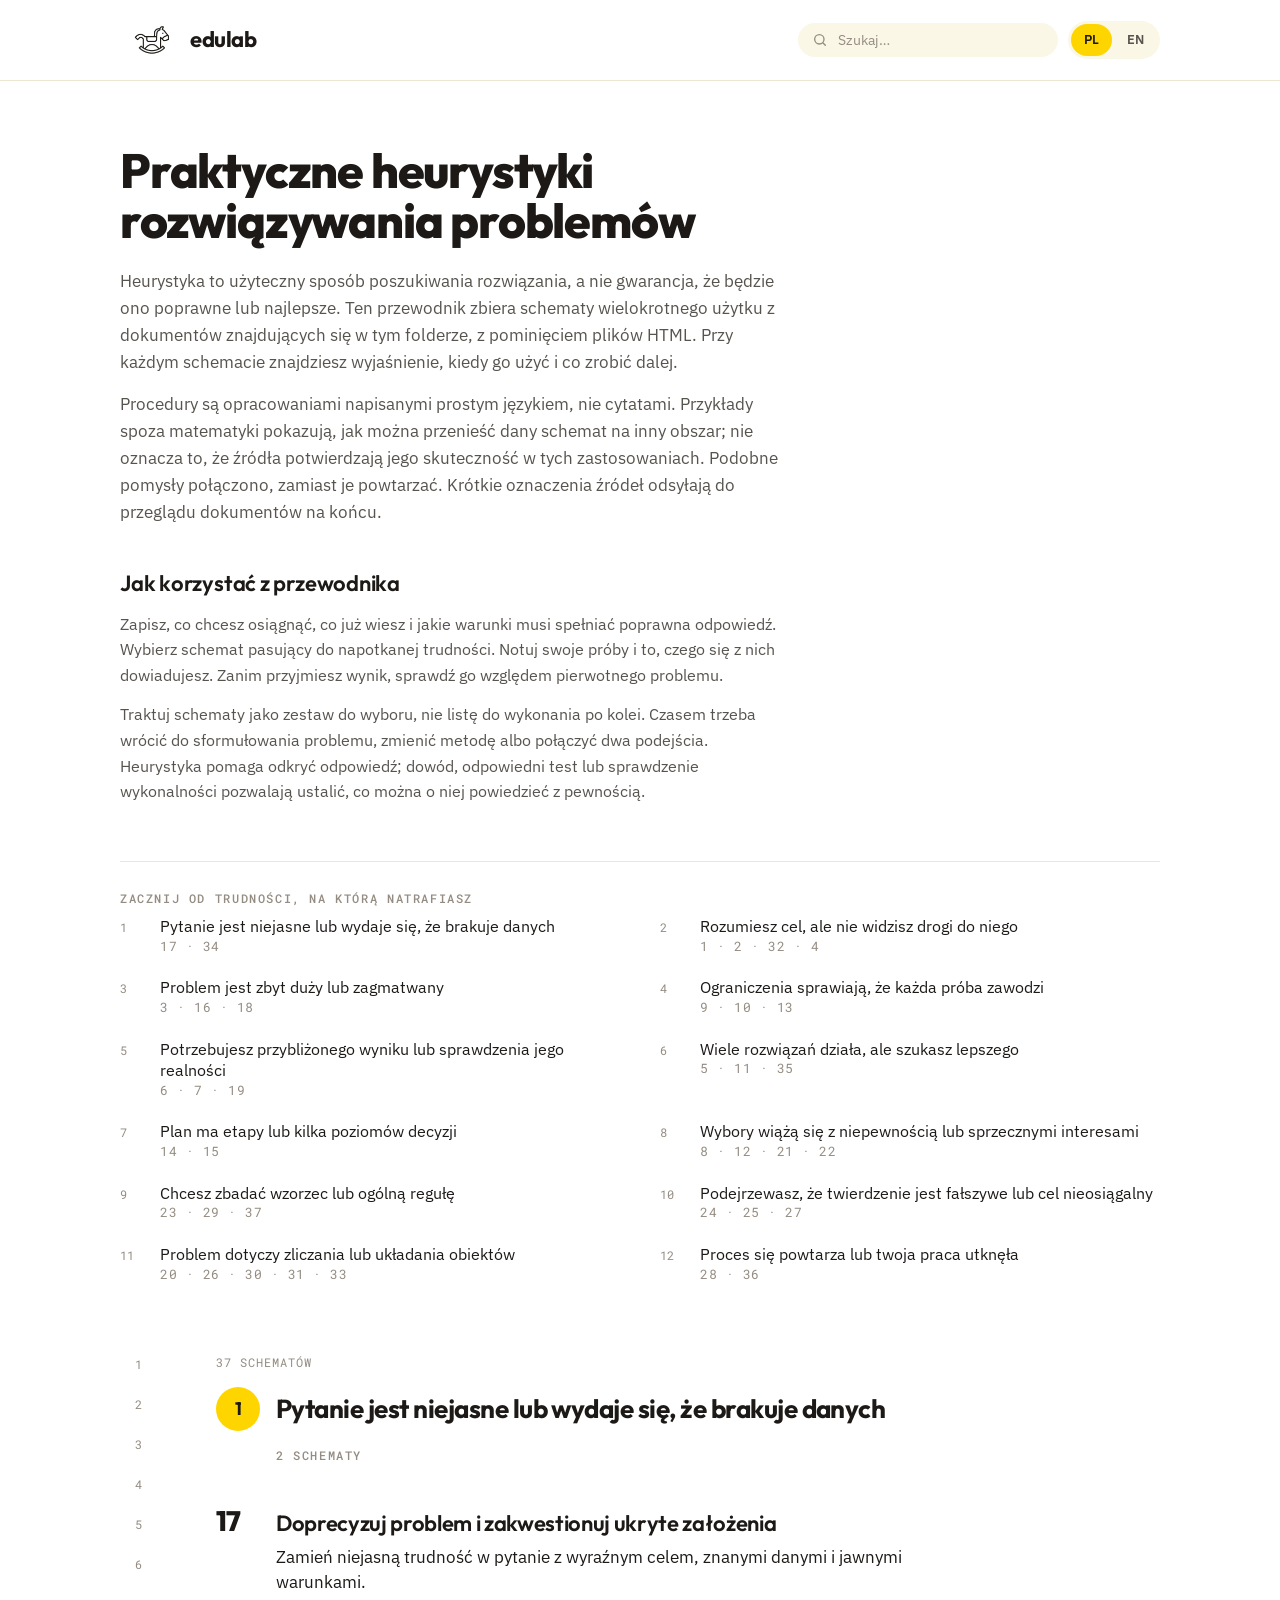
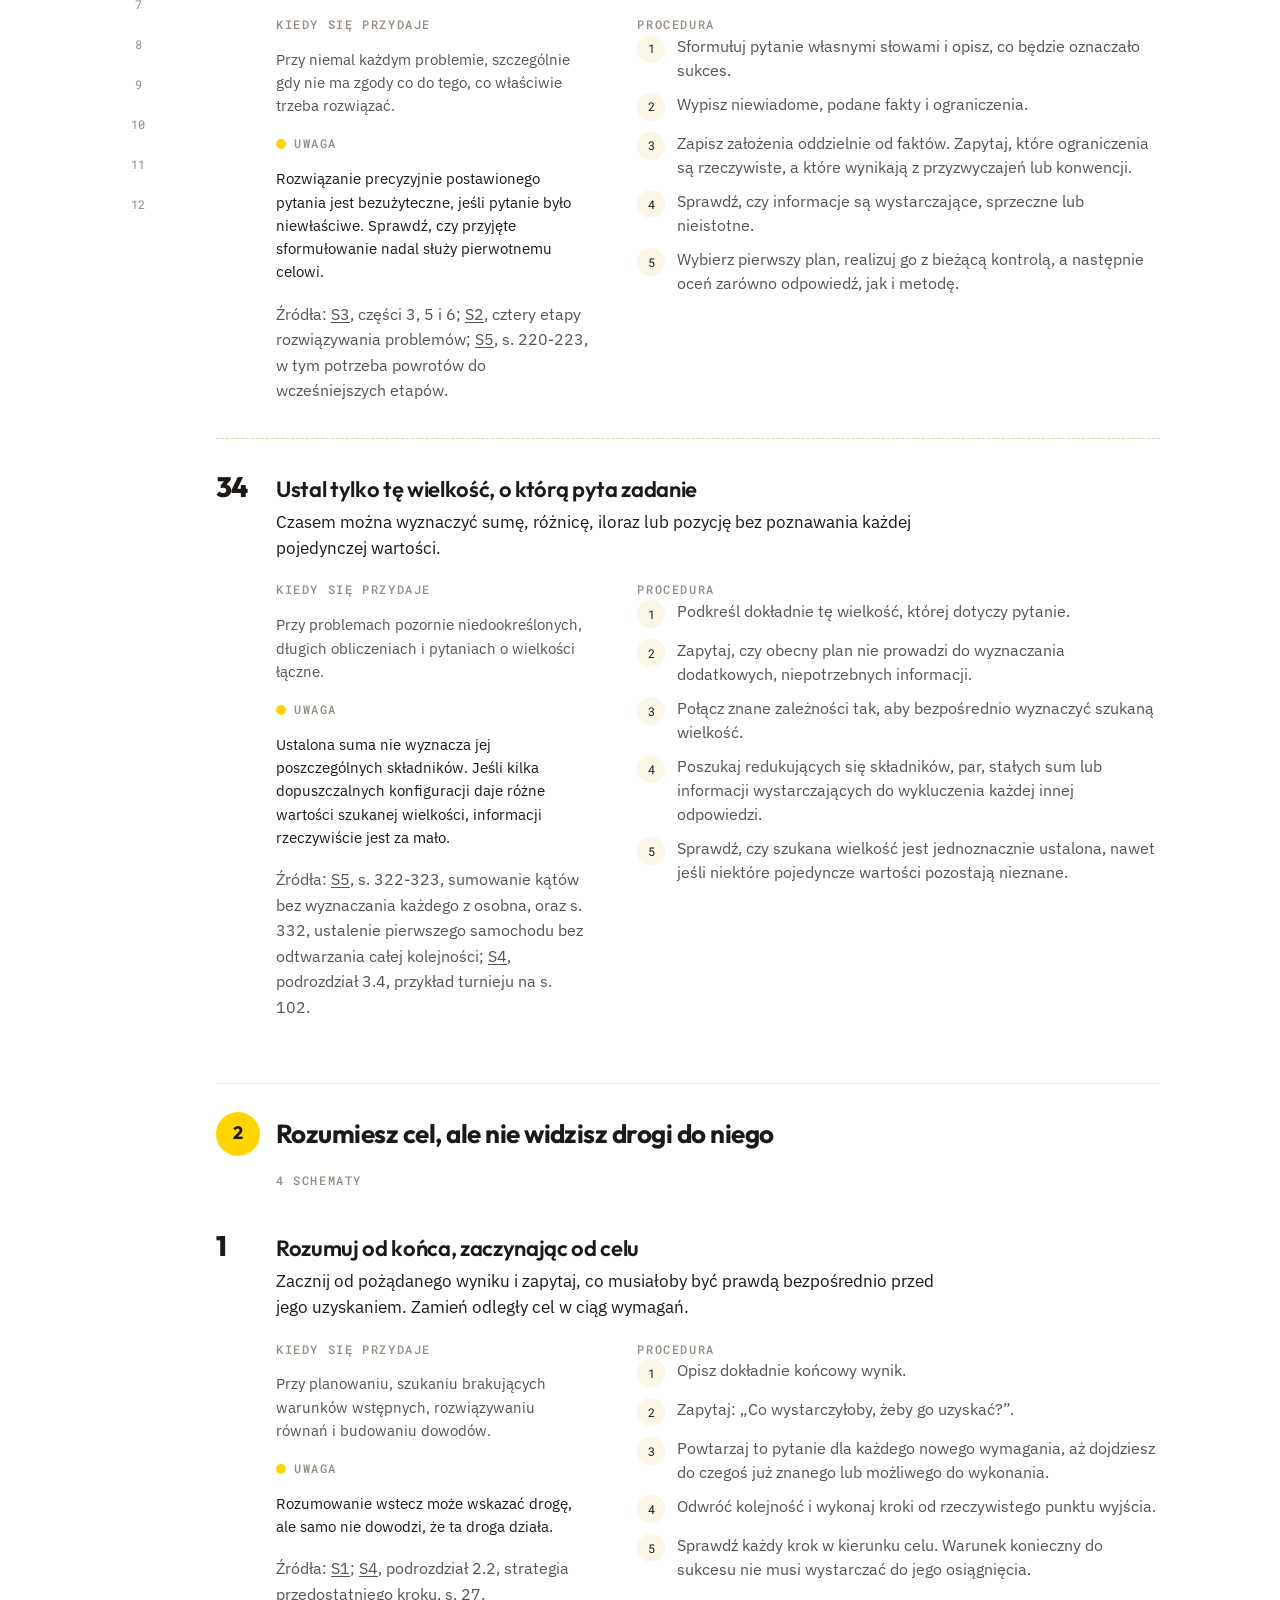
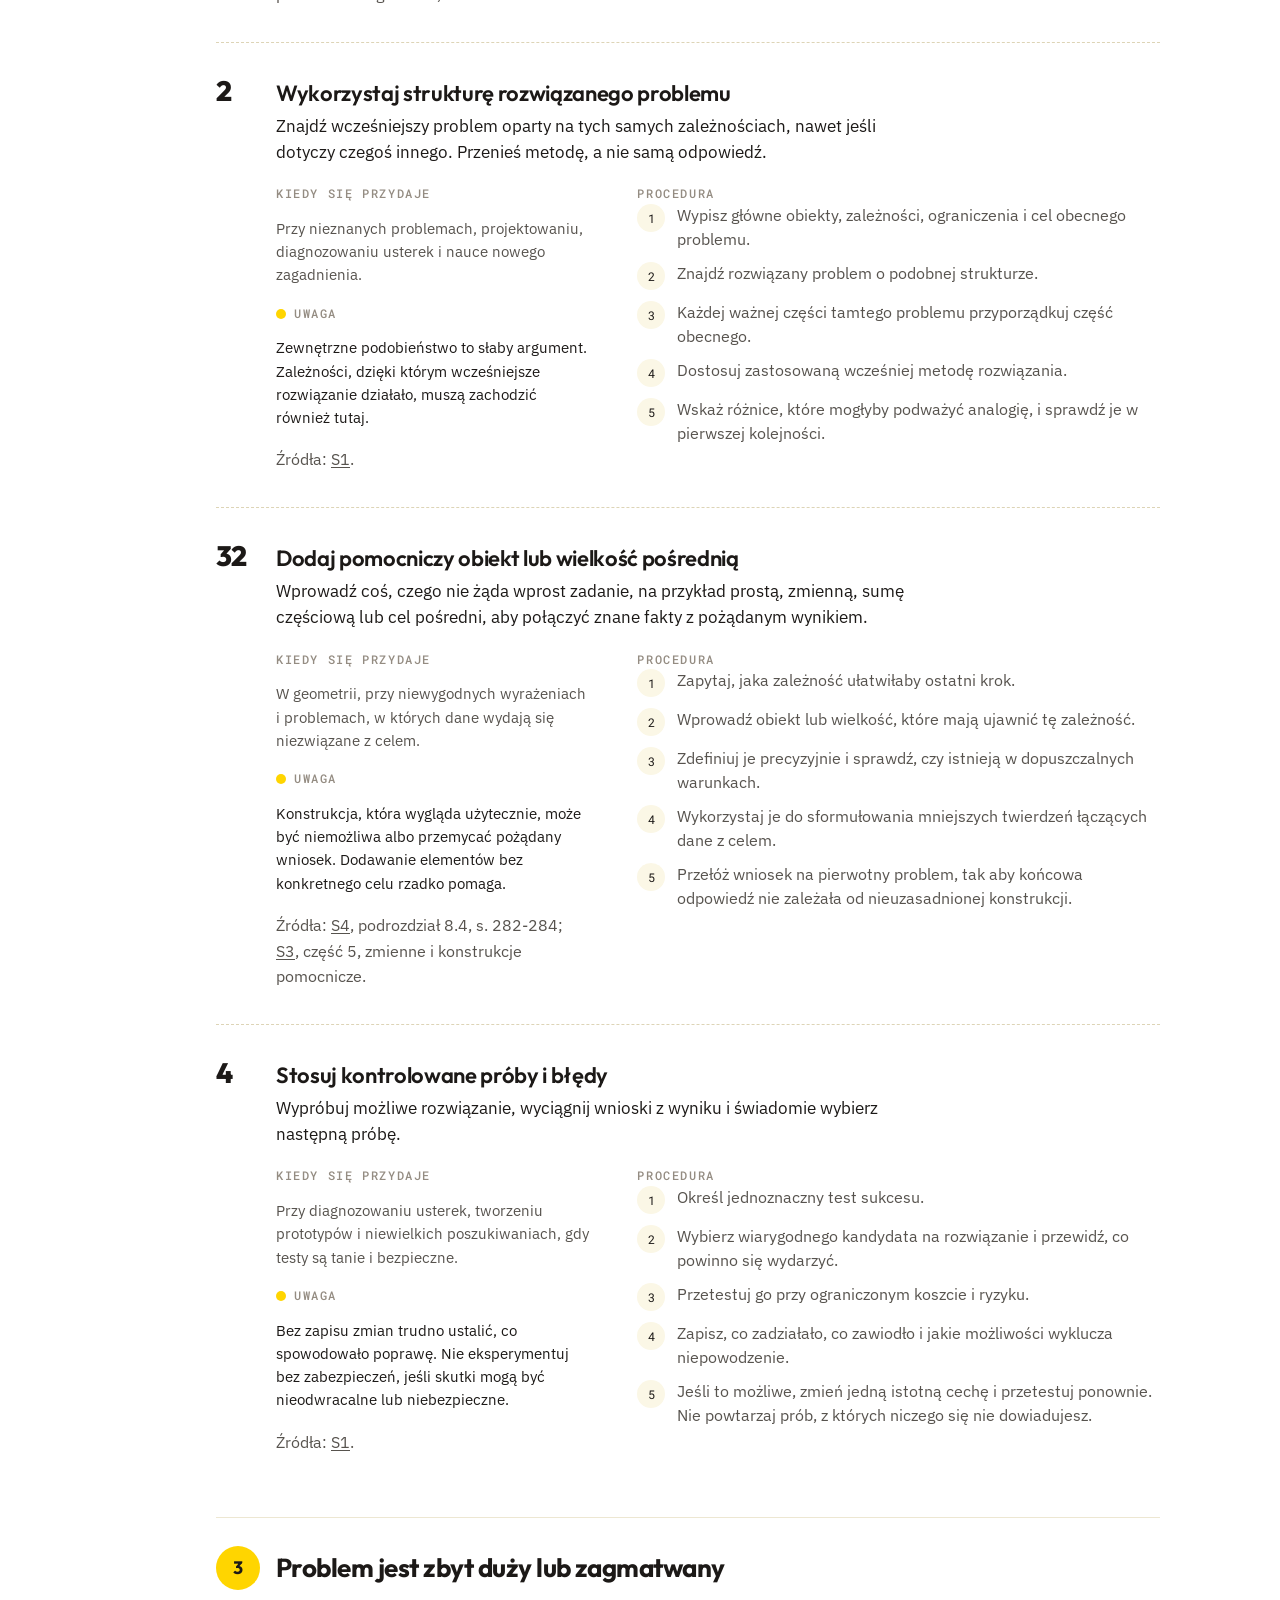
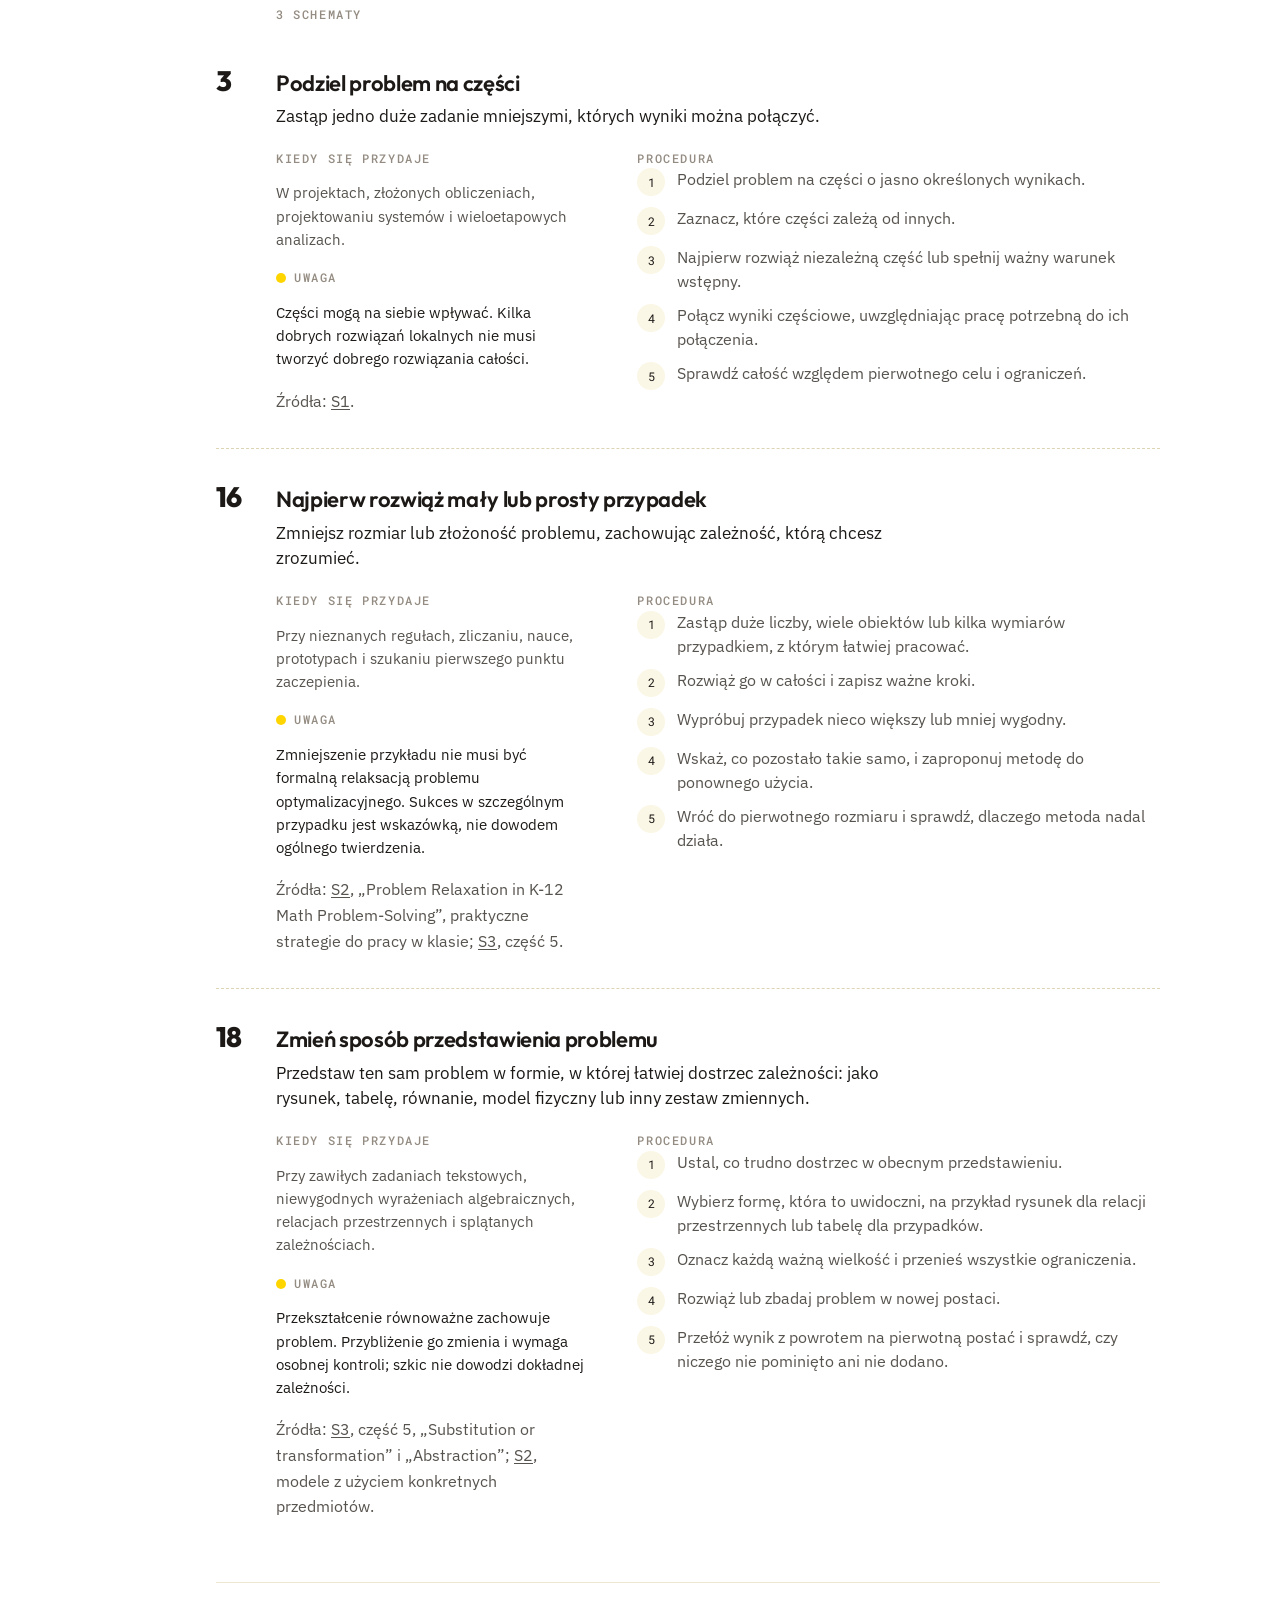
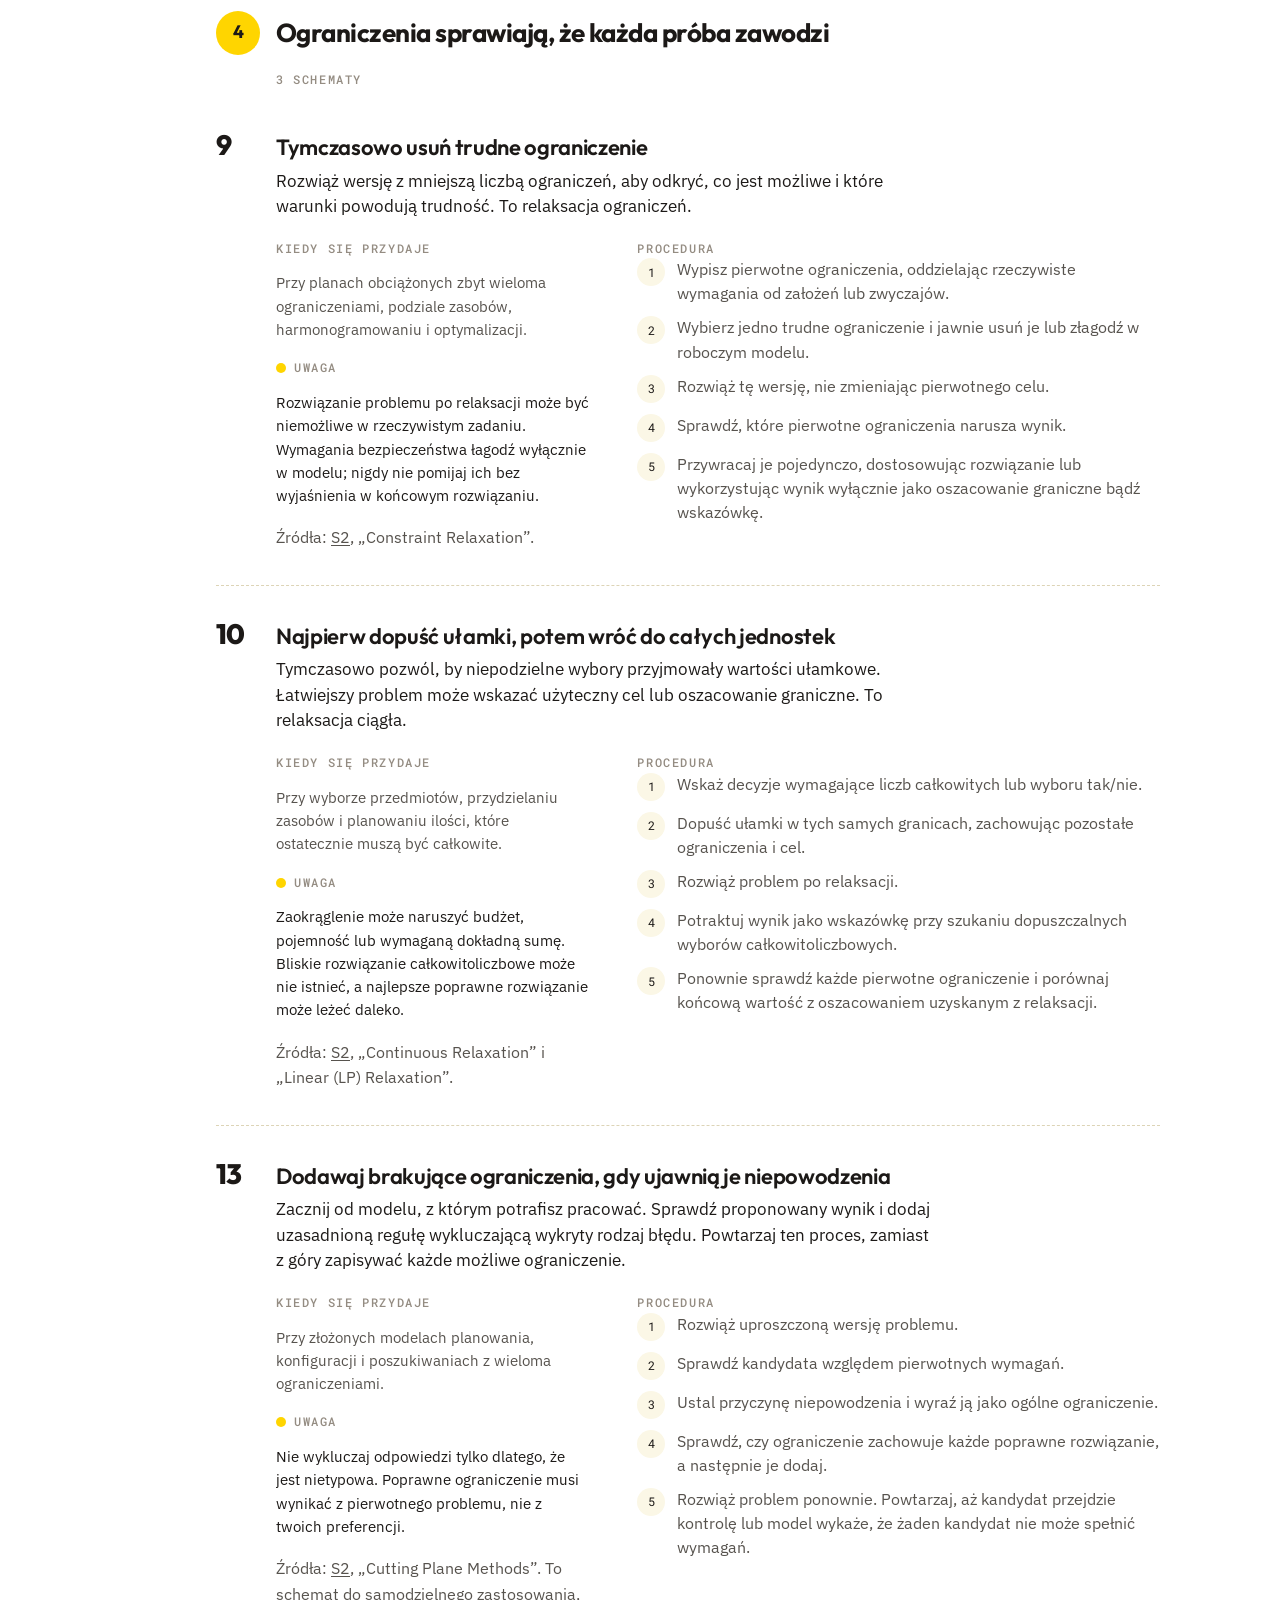
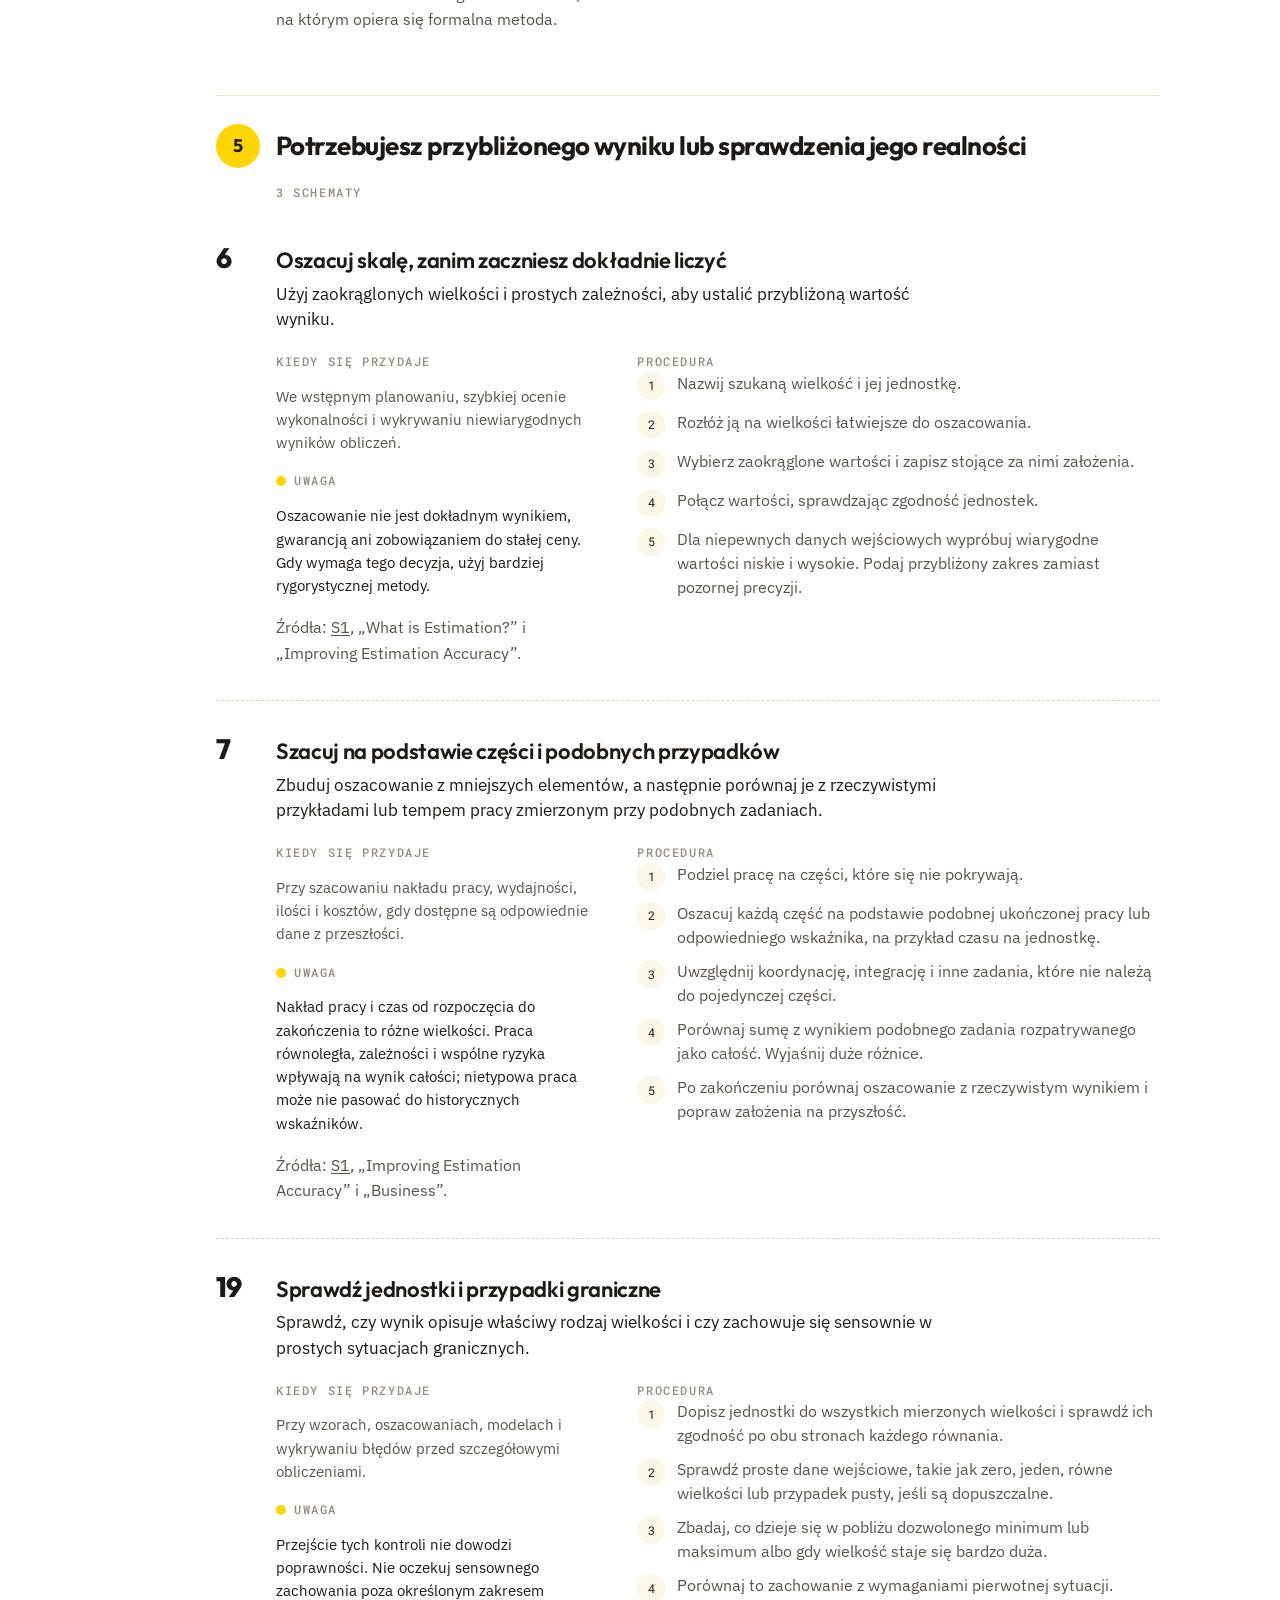
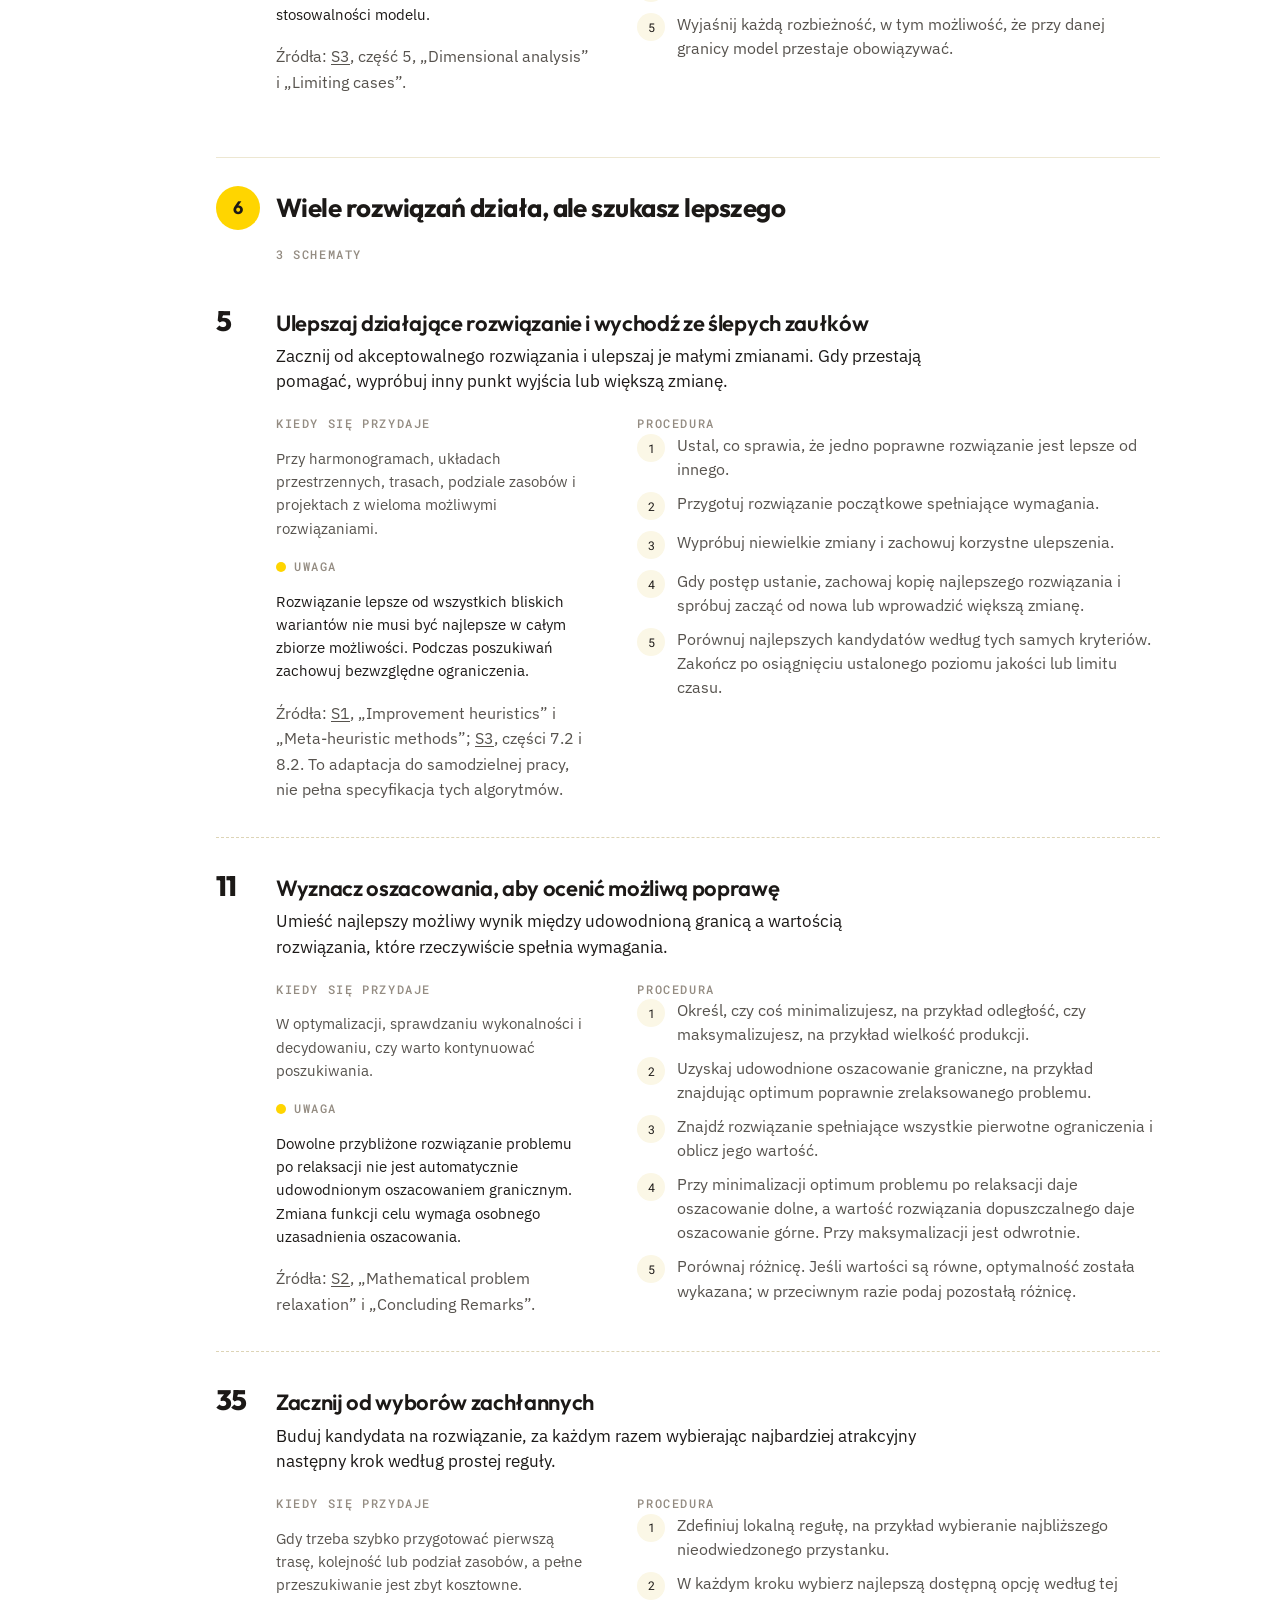
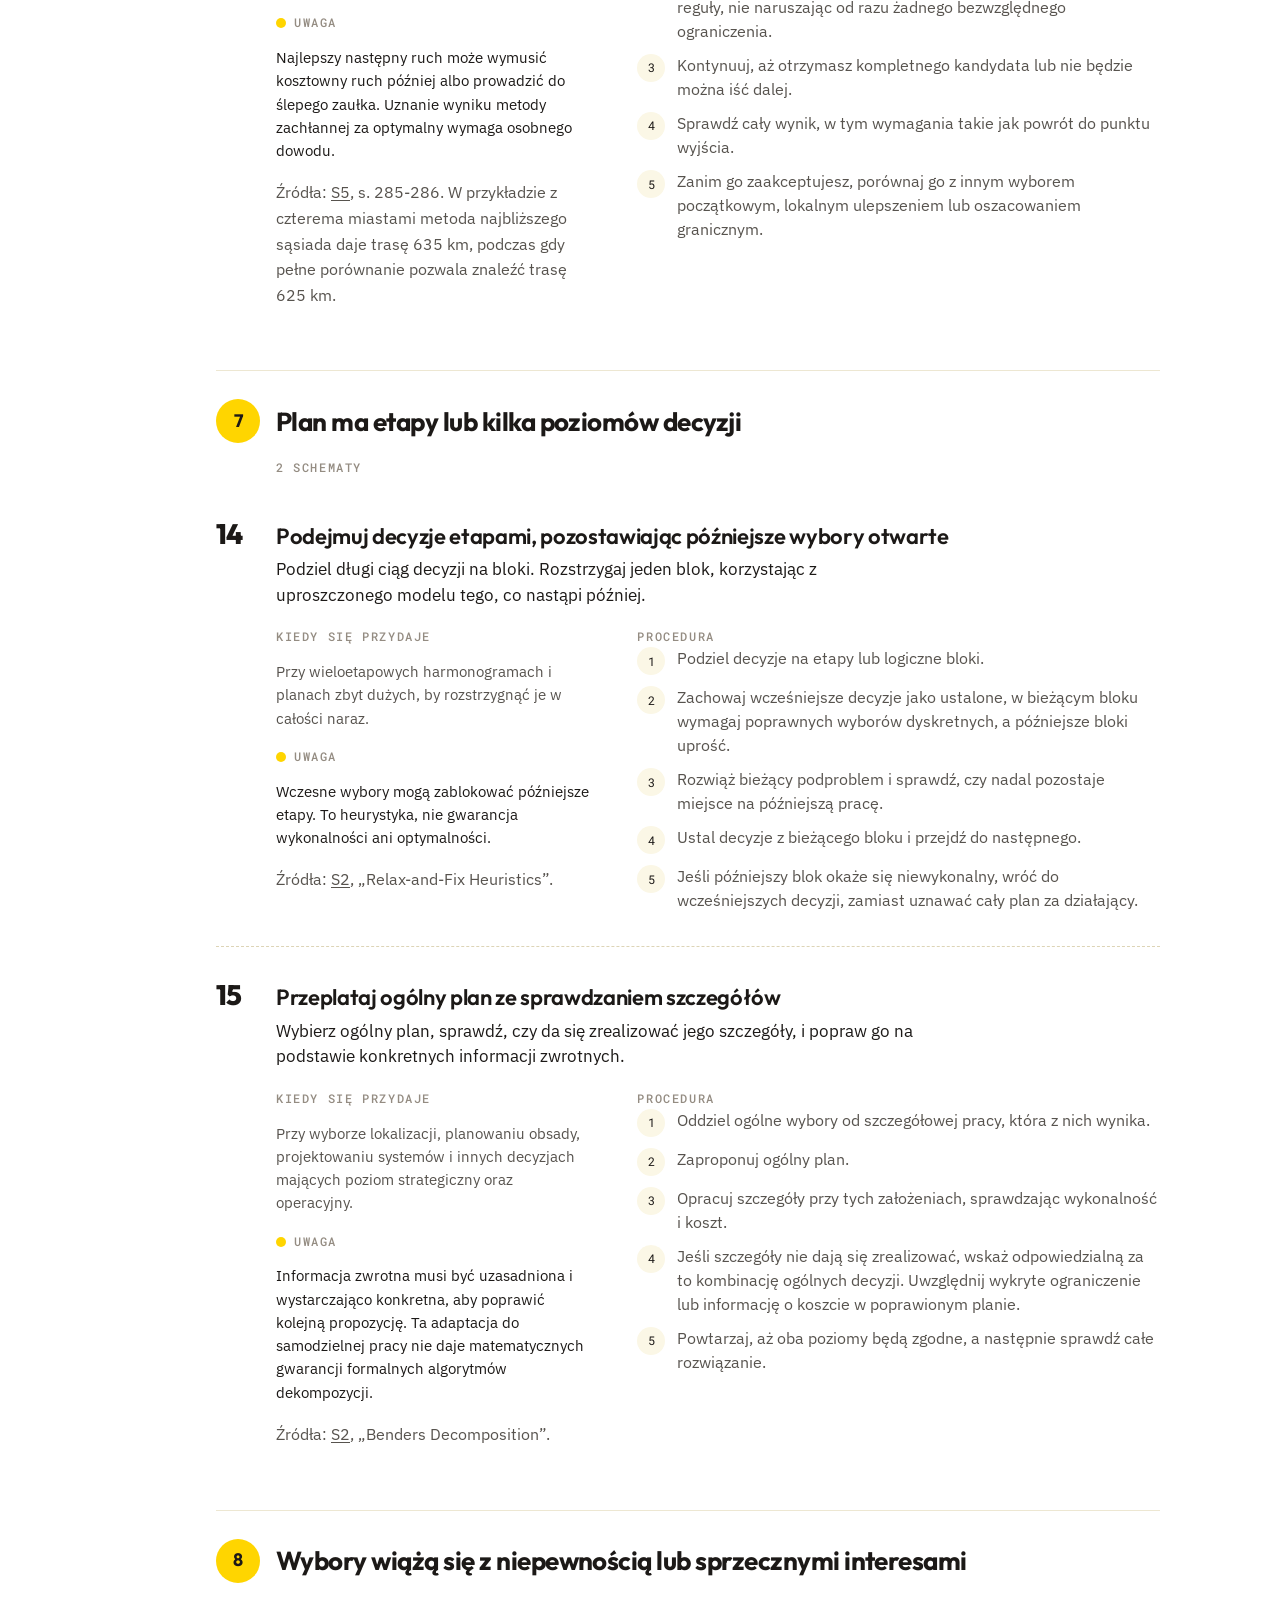
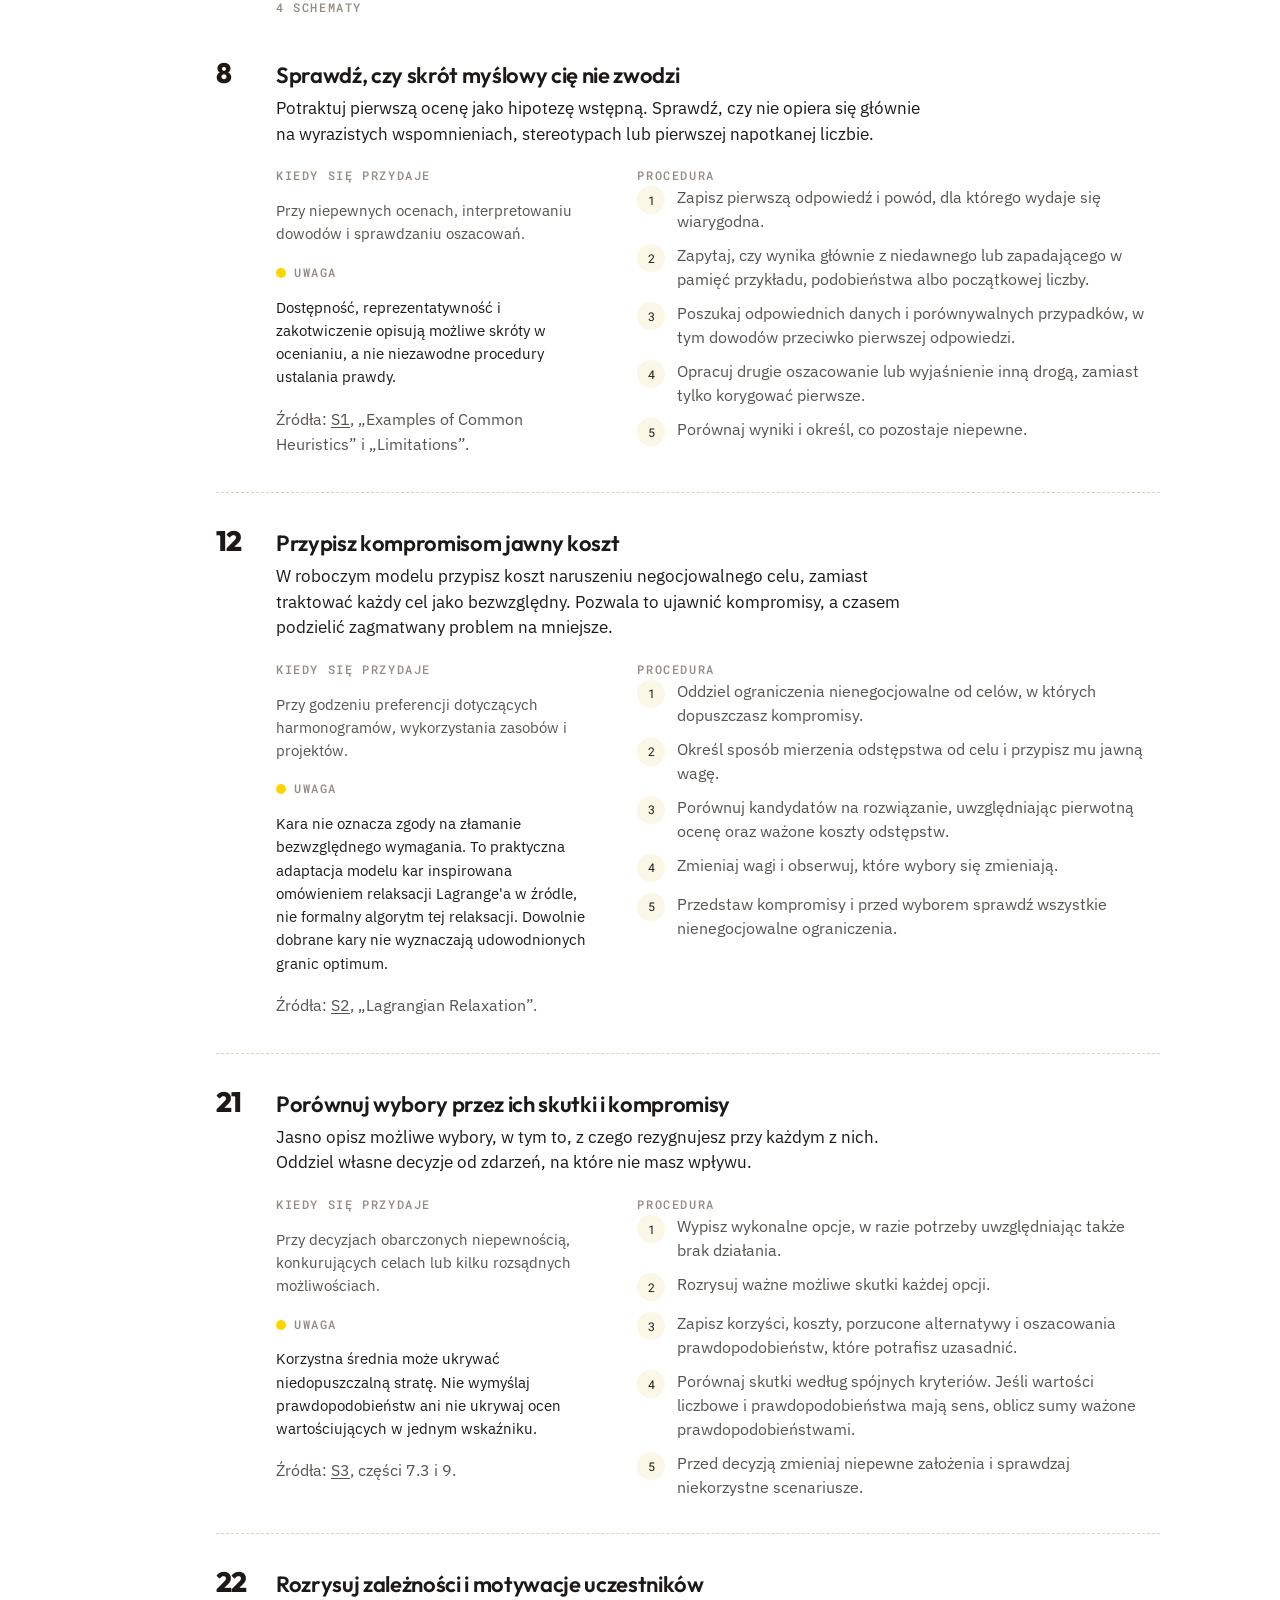
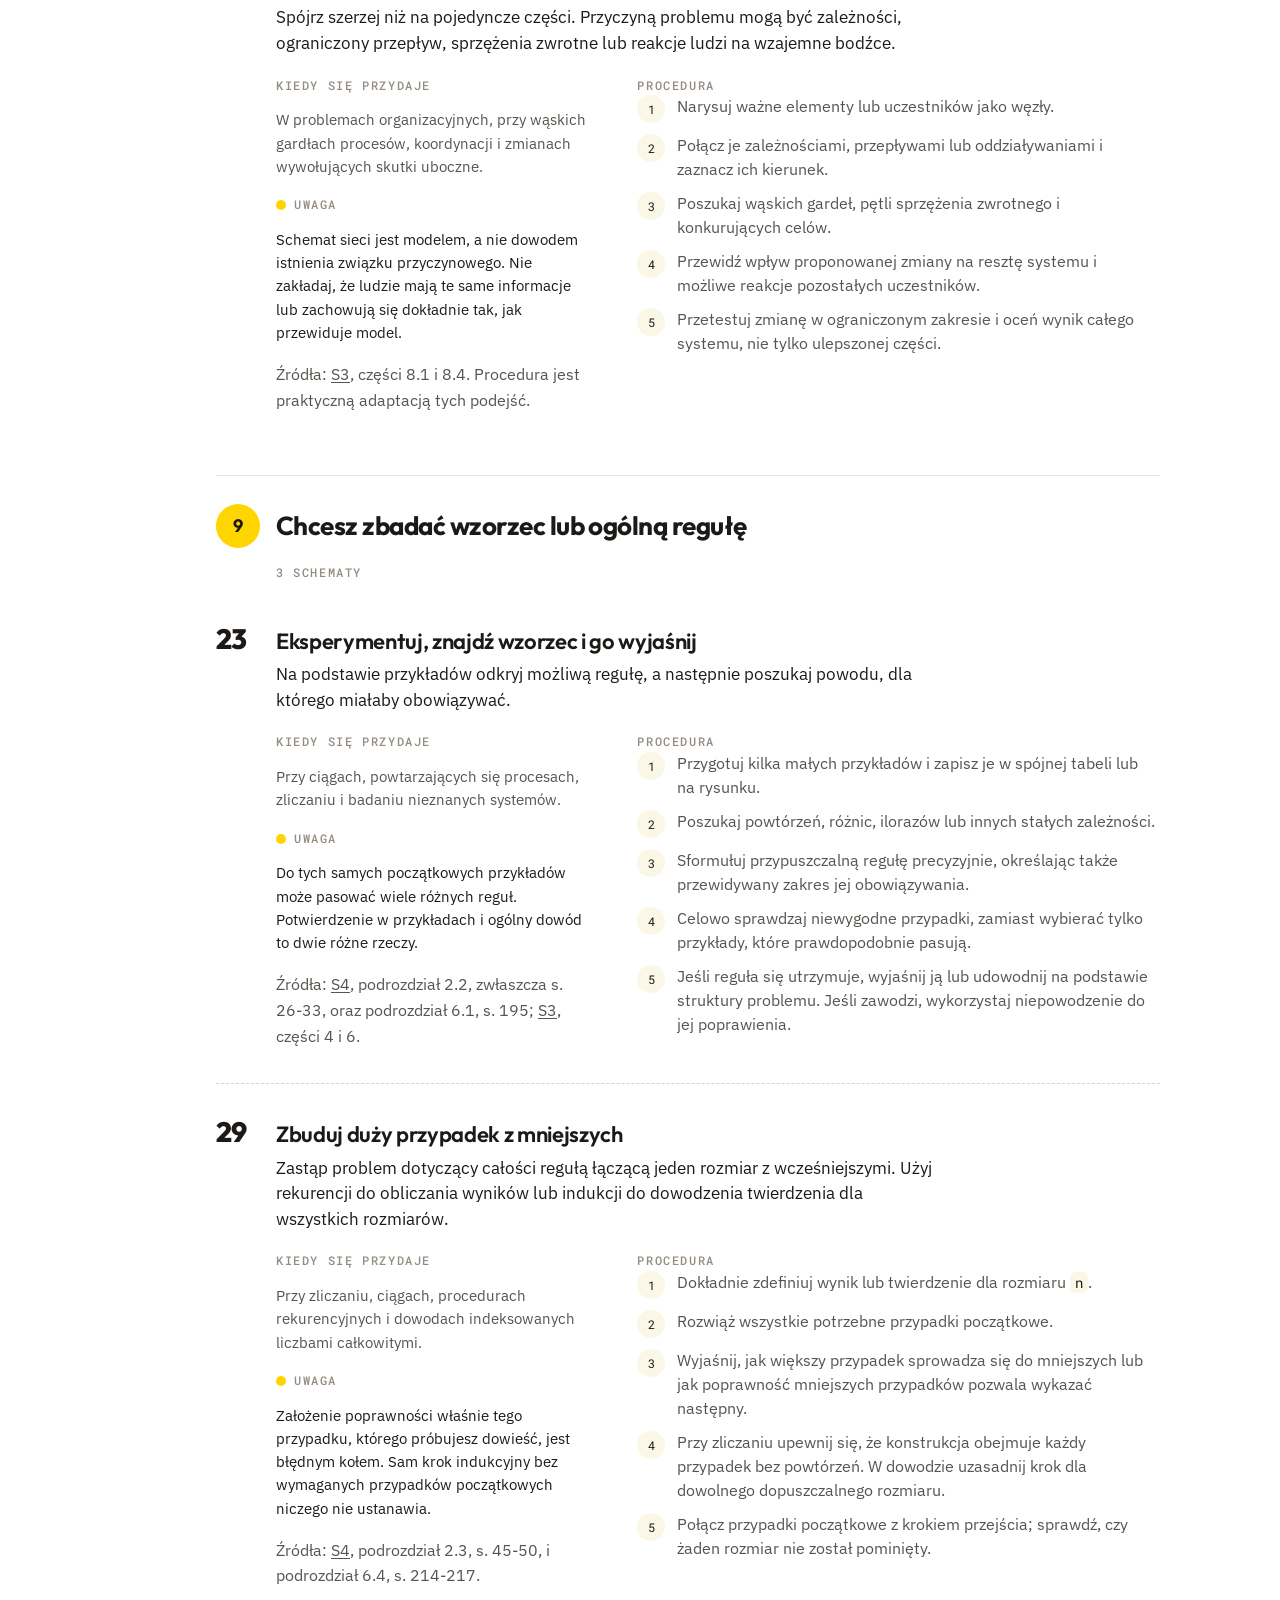
==== commit 1fc440b4: "Rework heuristics page into a calmer chapter layout Group the 37 schemes under the 12 obstacle chapt" ====
--- a/heuristics.html
+++ b/heuristics.html
@@ -5,7 +5,7 @@
 <meta name="viewport" content="width=device-width, initial-scale=1">
 <title>Heurystyki rozwiązywania problemów – edulab</title>
 <style>
-/* ─── edulab tokens (copy of edustyl/tokens/colors_and_type.css) ─── */
+/* ─── edulab tokens (subset of edustyl/tokens/colors_and_type.css) ─── */
 @import url('https://fonts.googleapis.com/css2?family=Outfit:wght@400;500;600;700;800&family=IBM+Plex+Sans:wght@400;500;600;700&family=Roboto+Mono:wght@400;500&display=swap');
 
 :root {
@@ -26,215 +26,140 @@
 
   --yellow:      #FFD500;
   --yellow-600:  #F0C800;
-  --yellow-soft: #FFD500;
   --yellow-ink:  #1C1917;
-
-  --blue:      #1E8FC2;
-  --blue-600:  #177AA8;
-  --blue-soft: #1E8FC2;
-  --blue-ink:  #FFFFFF;
-
-  --green:      #00A651;
-  --green-600:  #009444;
-  --green-soft: #00A651;
-  --green-ink:  #FFFFFF;
-
-  --red:      #E5322D;
-  --red-600:  #C92823;
-  --red-soft: #E5322D;
-  --red-ink:  #FFFFFF;
-
-  --play-berry:  #C6478B;
-  --play-grape:  #7A5AC2;
-
-  --bg:        var(--paper);
-  --fg:        var(--ink);
-  --fg-muted:  var(--ink-2);
-  --primary:   var(--yellow);
-  --on-primary:#1C1917;
+  --blue:        #1E8FC2;
+  --blue-600:    #177AA8;
+
   --focus-ring: 0 0 0 3px color-mix(in srgb, var(--yellow) 45%, transparent);
-
-  --sp-1: 4px;  --sp-2: 8px;  --sp-3: 12px; --sp-4: 16px;
-  --sp-5: 20px; --sp-6: 24px; --sp-8: 32px; --sp-10: 40px;
-  --sp-12: 48px; --sp-16: 64px; --sp-20: 80px; --sp-24: 96px;
-
-  --r-xs: 6px; --r-sm: 10px; --r-md: 14px; --r-lg: 20px; --r-xl: 28px; --r-pill: 999px;
-
+  --r-xs: 6px; --r-sm: 10px; --r-md: 14px; --r-lg: 20px; --r-pill: 999px;
   --shadow-sm: 0 1px 2px rgba(33,30,26,.06), 0 1px 1px rgba(33,30,26,.04);
-  --shadow-md: 0 4px 16px rgba(33,30,26,.08), 0 1px 3px rgba(33,30,26,.05);
-  --shadow-lg: 0 16px 40px rgba(33,30,26,.12), 0 3px 8px rgba(33,30,26,.06);
-  --shadow-primary:  0 8px 22px color-mix(in srgb, var(--yellow) 30%, transparent);
-
-  --h1: 44px; --h2: 33px; --h3: 25px; --h4: 19px;
-  --body-lg: 18px; --body: 16px; --body-sm: 14px;
-  --caption: 13px; --overline: 12px;
-
-  /* source colours (chips only; text on them is white / dark on yellow) */
-  --src-s1: var(--blue);  --src-s1-ink: var(--blue-ink);
-  --src-s2: var(--green); --src-s2-ink: var(--green-ink);
-  --src-s3: var(--play-grape); --src-s3-ink: var(--paper);
-  --src-s4: var(--play-berry); --src-s4-ink: var(--paper);
-  --src-s5: var(--ink);   --src-s5-ink: var(--paper);
+
+  --measure: 66ch;
 }
 
 /* ─── Base ─── */
 *, *::before, *::after { box-sizing: border-box; }
-html { scroll-behavior: smooth; scroll-padding-top: 96px; }
+html { scroll-behavior: smooth; scroll-padding-top: 88px; }
 body.edu { margin: 0; background: var(--paper); color: var(--ink); font-family: var(--font-sans); line-height: 1.6; }
 .edu h1, .edu h2, .edu h3 { font-family: var(--font-display); color: var(--ink); margin: 0; }
-.edu h2 { font-weight: 600; font-size: var(--h2); line-height: 1.12; letter-spacing: -.015em; margin-bottom: 8px; }
-.edu h3 { font-weight: 600; font-size: var(--h3); line-height: 1.2; letter-spacing: -.01em; }
-.edu p { margin: 0; color: var(--ink-2); font-size: var(--body); }
-.edu p + p { margin-top: 12px; }
+.edu p { margin: 0; color: var(--ink-2); font-size: 16px; }
+.edu p + p { margin-top: 14px; }
 .edu a { color: var(--blue-600); text-decoration-thickness: 1px; text-underline-offset: 2px; }
-.edu code { font-family: var(--font-mono); font-size: .92em; color: var(--ink); background: var(--paper-3); padding: .12em .4em; border-radius: var(--r-xs); }
-.edu-overline { font-family: var(--font-mono); font-weight: 500; font-size: var(--overline); letter-spacing: .14em; text-transform: uppercase; color: var(--ink); margin: 0; }
-.edu-block, .edu-block h1, .edu-block h2, .edu-block h3, .edu-block h4, .edu-block p, .edu-block li, .edu-block small { color: inherit; }
+.edu code { font-family: var(--font-mono); font-size: .92em; color: var(--ink); background: var(--paper-2); padding: .1em .35em; border-radius: var(--r-xs); }
+.label, .edu p.label { font-family: var(--font-mono); font-weight: 500; font-size: 11.5px; letter-spacing: .14em; text-transform: uppercase; color: var(--ink-3); margin: 0; }
 :focus-visible { outline: none; box-shadow: var(--focus-ring); border-radius: var(--r-xs); }
 .sr-only { position: absolute; width: 1px; height: 1px; overflow: hidden; clip: rect(0 0 0 0); white-space: nowrap; }
 button { font: inherit; }
 
-/* ─── Header chrome ─── */
-.edu-header { position: sticky; top: 0; z-index: 50; width: 100%; background: rgba(255,255,255,.85); backdrop-filter: blur(12px); -webkit-backdrop-filter: blur(12px); border-bottom: 1px solid var(--line); }
+/* ─── Header ─── */
+.edu-header { position: sticky; top: 0; z-index: 50; background: rgba(255,255,255,.88); backdrop-filter: blur(12px); -webkit-backdrop-filter: blur(12px); border-bottom: 1px solid var(--line); }
 .edu-header-inner { max-width: 1100px; margin: 0 auto; padding: 8px 30px; display: flex; align-items: center; gap: 12px; }
 .edu-logo { width: 64px; height: 64px; display: block; margin-right: -6px; }
 .edu-wordmark { font-family: var(--font-display); font-weight: 700; font-size: 22px; letter-spacing: -.02em; color: var(--ink); }
-.tools { margin-left: auto; display: flex; gap: 10px; align-items: center; flex-wrap: wrap; justify-content: flex-end; }
-.search { display: flex; align-items: center; gap: 8px; background: var(--paper-2); border-radius: var(--r-pill); padding: 6px 14px; min-width: 240px; }
+.tools { margin-left: auto; display: flex; gap: 10px; align-items: center; }
+.search { display: flex; align-items: center; gap: 8px; background: var(--paper-2); border-radius: var(--r-pill); padding: 7px 14px; width: 260px; }
 .search svg { width: 16px; height: 16px; color: var(--ink-3); flex: none; }
 .search input { border: 0; background: transparent; font-family: var(--font-sans); font-size: 14px; color: var(--ink); width: 100%; outline: none; }
 .search input::placeholder { color: var(--ink-3); }
-.search kbd { font-family: var(--font-mono); font-size: 11px; color: var(--ink-3); background: var(--surface); border-radius: var(--r-xs); padding: 1px 6px; }
 .edu-seg { display: inline-flex; gap: 2px; padding: 3px; background: var(--paper-2); border-radius: var(--r-pill); }
 .edu-seg button { border: none; background: transparent; padding: 6px 13px; border-radius: var(--r-pill); font-family: var(--font-sans); font-weight: 600; font-size: 13px; color: var(--ink-2); cursor: pointer; transition: background .15s, color .15s; }
 .edu-seg button[aria-pressed="true"] { background: var(--yellow); color: var(--yellow-ink); }
-.readbar { position: absolute; left: 0; bottom: -1px; height: 3px; width: 0; background: var(--yellow); transition: width .1s linear; }
 
 /* ─── Layout ─── */
-main { max-width: 1100px; margin: 0 auto; padding: 56px 30px 90px; }
-section { margin-top: 80px; }
-.page-header { text-align: center; }
-.page-header h1 { font-weight: 800; font-size: clamp(2.2rem, 5vw, 3.4rem); letter-spacing: -.025em; line-height: 1.05; margin: 0 0 18px; }
-.edu-lead { font-size: 1.125rem; color: var(--ink-2); margin: 0; }
-.page-header .edu-lead + .edu-lead { margin-top: 12px; }
-.section-head { text-align: center; margin-bottom: 30px; }
-.section-head p { max-width: 100%; }
-
-/* ─── How to use ─── */
-.define { display: grid; grid-template-columns: 1.15fr 1fr; gap: 18px; }
-.panel { background: var(--blue-soft); border-radius: var(--r-xl); padding: 34px 36px; color: var(--blue-ink); display: flex; flex-direction: column; justify-content: center; gap: 14px; }
-.panel h2 { color: var(--blue-ink); font-size: 28px; margin: 0; }
-.panel p { color: var(--blue-ink); font-size: 17px; line-height: 1.55; }
-.panel-dark { background: var(--ink); border-radius: var(--r-xl); padding: 30px 32px; color: var(--paper); }
-.panel-dark .edu-overline { color: rgba(251,247,240,.55); }
-.legend { list-style: none; margin: 14px 0 0; padding: 0; display: grid; gap: 10px; }
-.legend li { display: grid; grid-template-columns: 130px 1fr; gap: 12px; padding-bottom: 10px; border-bottom: 1px solid rgba(255,255,255,.14); font-size: 14.5px; color: var(--paper); line-height: 1.45; }
-.legend li:last-child { border-bottom: 0; padding-bottom: 0; }
-.legend b { font-family: var(--font-display); font-weight: 600; color: var(--yellow); }
-
-/* ─── Quick chooser ─── */
-.chooser { display: grid; grid-template-columns: repeat(2, 1fr); gap: 14px; }
-.obstacle { background: var(--surface); border: 1px solid var(--line); border-radius: var(--r-lg); padding: 20px 22px; box-shadow: var(--shadow-sm); display: flex; flex-direction: column; gap: 12px; transition: box-shadow .2s, background .15s; }
-.obstacle[aria-pressed="true"] { background: var(--paper-2); box-shadow: var(--shadow-md); }
-.obstacle-q { display: flex; align-items: flex-start; gap: 12px; text-align: left; background: transparent; border: 0; padding: 0; cursor: pointer; width: 100%; }
-.obstacle-q .mark { flex: none; width: 28px; height: 28px; border-radius: var(--r-pill); background: var(--paper-3); display: grid; place-items: center; font-family: var(--font-mono); font-size: 12px; color: var(--ink-2); transition: background .15s, color .15s; }
-.obstacle[aria-pressed="true"] .obstacle-q .mark { background: var(--yellow); color: var(--yellow-ink); }
-.obstacle-q span.txt { font-family: var(--font-display); font-weight: 600; font-size: 18px; line-height: 1.3; color: var(--ink); }
-.starts { display: flex; flex-wrap: wrap; gap: 6px; }
-.ref-chip { font-family: var(--font-sans); font-size: 13.5px; color: var(--ink); background: var(--paper-2); border: 0; border-radius: var(--r-pill); padding: 5px 12px 5px 6px; cursor: pointer; display: inline-flex; align-items: center; gap: 7px; transition: background .15s; text-decoration: none; }
-.ref-chip:hover { background: var(--paper-3); }
-.ref-chip i { font-style: normal; font-family: var(--font-mono); font-size: 11px; background: var(--ink); color: var(--paper); border-radius: var(--r-pill); min-width: 22px; height: 20px; padding: 0 6px; display: grid; place-items: center; }
-
-/* ─── Schemes ─── */
-.schemes-wrap { display: grid; grid-template-columns: 250px 1fr; gap: 28px; align-items: start; }
-.toc { position: sticky; top: 92px; max-height: calc(100vh - 110px); overflow: auto; padding-right: 6px; }
-.toc ol { list-style: none; margin: 0; padding: 0; display: grid; gap: 2px; }
-.toc a { display: grid; grid-template-columns: 26px 1fr; gap: 8px; align-items: baseline; padding: 6px 10px; border-radius: var(--r-pill); color: var(--ink-2); font-size: 13.5px; line-height: 1.3; text-decoration: none; transition: background .15s, color .15s; }
-.toc a i { font-style: normal; font-family: var(--font-mono); font-size: 11px; color: var(--ink-3); }
-.toc a:hover { background: var(--paper-2); color: var(--ink); }
-.toc a[aria-current="true"] { background: var(--yellow); color: var(--yellow-ink); font-weight: 600; }
-.toc a[aria-current="true"] i { color: var(--yellow-ink); }
-.toc li[hidden] { display: none; }
-.controls { display: flex; align-items: center; gap: 10px; flex-wrap: wrap; margin-bottom: 18px; }
-.status { font-family: var(--font-mono); font-size: 12px; letter-spacing: .08em; text-transform: uppercase; color: var(--ink-3); }
-.controls .spacer { flex: 1; }
-.btn-ghost { font-family: var(--font-sans); font-weight: 600; font-size: 13.5px; color: var(--ink-2); background: var(--paper-2); border: 0; border-radius: var(--r-pill); padding: 8px 14px; cursor: pointer; transition: background .15s, color .15s; }
-.btn-ghost:hover { background: var(--paper-3); color: var(--ink); }
-.btn-ghost[hidden] { display: none; }
-.edu-btn { font-family: var(--font-display); font-weight: 600; font-size: 14px; background: var(--yellow); color: var(--on-primary); border: 0; border-radius: var(--r-pill); padding: 9px 18px; box-shadow: var(--shadow-primary); cursor: pointer; transition: background .15s, transform .12s cubic-bezier(.32,.72,.32,1); }
-.edu-btn:hover { background: var(--yellow-600); }
-.edu-btn:active { transform: scale(.96); }
-.list { display: grid; gap: 14px; }
-.scheme { background: var(--surface); border: 1px solid var(--line); border-radius: var(--r-lg); box-shadow: var(--shadow-sm); transition: box-shadow .2s; }
+main { max-width: 1100px; margin: 0 auto; padding: 64px 30px 100px; }
+.intro { max-width: var(--measure); }
+.intro h1 { font-weight: 800; font-size: clamp(2.1rem, 4.5vw, 3rem); letter-spacing: -.025em; line-height: 1.05; margin-bottom: 22px; }
+.intro p { font-size: 17px; }
+.howto { margin-top: 40px; max-width: var(--measure); }
+.howto h2 { font-weight: 600; font-size: 22px; letter-spacing: -.01em; margin-bottom: 10px; }
+
+/* ─── Contents (chapter list) ─── */
+.contents { margin-top: 56px; border-top: 1px solid var(--line); padding-top: 28px; }
+.contents .label { margin-bottom: 16px; }
+.contents ol { list-style: none; margin: 0; padding: 0; display: grid; grid-template-columns: repeat(2, 1fr); gap: 6px 40px; }
+.contents li a { display: grid; grid-template-columns: 30px 1fr; gap: 10px; align-items: baseline; padding: 8px 10px; margin: 0 -10px; border-radius: var(--r-sm); color: var(--ink); text-decoration: none; font-size: 15.5px; line-height: 1.4; transition: background .15s; }
+.contents li a:hover { background: var(--paper-2); }
+.contents li a i { font-style: normal; font-family: var(--font-mono); font-size: 12px; color: var(--ink-3); }
+.contents li a small { display: block; color: var(--ink-3); font-size: 12.5px; font-family: var(--font-mono); letter-spacing: .04em; }
+
+/* ─── Body: rail + chapters ─── */
+.body { margin-top: 56px; display: grid; grid-template-columns: 56px 1fr; gap: 40px; align-items: start; }
+.rail { position: sticky; top: 92px; display: grid; gap: 4px; }
+.rail a { width: 36px; height: 36px; display: grid; place-items: center; border-radius: var(--r-pill); font-family: var(--font-mono); font-size: 12px; color: var(--ink-3); text-decoration: none; transition: background .15s, color .15s; }
+.rail a:hover { background: var(--paper-2); color: var(--ink); }
+.rail a[aria-current="true"] { background: var(--yellow); color: var(--yellow-ink); font-weight: 500; }
+.rail a[hidden] { display: none; }
+.status { font-family: var(--font-mono); font-size: 12px; letter-spacing: .08em; text-transform: uppercase; color: var(--ink-3); display: flex; gap: 14px; align-items: center; min-height: 32px; }
+.status button { font-family: var(--font-sans); font-weight: 600; font-size: 13px; text-transform: none; letter-spacing: 0; color: var(--ink); background: var(--paper-2); border: 0; border-radius: var(--r-pill); padding: 6px 12px; cursor: pointer; }
+.status button[hidden] { display: none; }
+
+.chapter { padding-top: 28px; margin-top: 28px; border-top: 1px solid var(--line); }
+.chapter[hidden] { display: none; }
+.chapter:first-of-type { border-top: 0; margin-top: 0; padding-top: 8px; }
+.chapter-head { display: grid; grid-template-columns: 44px 1fr; gap: 16px; align-items: center; margin-bottom: 8px; }
+.chapter-head .n { width: 44px; height: 44px; border-radius: var(--r-pill); background: var(--yellow); color: var(--yellow-ink); font-family: var(--font-display); font-weight: 700; font-size: 18px; display: grid; place-items: center; }
+.chapter-head h2 { font-weight: 700; font-size: 26px; letter-spacing: -.02em; line-height: 1.15; }
+.chapter-head .label { grid-column: 2; margin-top: -4px; }
+
+.scheme { display: grid; grid-template-columns: minmax(0, 5fr) minmax(0, 7fr); gap: 20px 48px; padding: 34px 0; border-top: 1px dashed var(--line-2); }
 .scheme[hidden] { display: none; }
-.scheme:hover, .scheme[open] { box-shadow: var(--shadow-md); }
-.scheme.flash { animation: flash 1.6s ease both; }
-@keyframes flash { 0% { background: var(--paper-3); } 100% { background: var(--surface); } }
-.scheme summary { list-style: none; cursor: pointer; padding: 20px 22px; display: grid; grid-template-columns: 52px 1fr auto; gap: 16px; align-items: start; border-radius: var(--r-lg); }
-.scheme summary::-webkit-details-marker { display: none; }
-.scheme .num { font-family: var(--font-display); font-weight: 800; font-size: 30px; letter-spacing: -.03em; color: var(--ink); line-height: 1; padding-top: 2px; }
-.scheme h3 { font-size: 20px; margin-bottom: 6px; }
-.scheme .desc { font-size: 15px; line-height: 1.55; }
-.scheme .meta { display: flex; flex-direction: column; align-items: flex-end; gap: 8px; }
-.edu-chip { font-family: var(--font-mono); font-size: 11px; text-transform: uppercase; letter-spacing: .08em; padding: 4px 10px; border-radius: var(--r-pill); white-space: nowrap; text-decoration: none; }
-.edu .chip-s1 { background: var(--src-s1); color: var(--src-s1-ink); }
-.edu .chip-s2 { background: var(--src-s2); color: var(--src-s2-ink); }
-.edu .chip-s3 { background: var(--src-s3); color: var(--src-s3-ink); }
-.edu .chip-s4 { background: var(--src-s4); color: var(--src-s4-ink); }
-.edu .chip-s5 { background: var(--src-s5); color: var(--src-s5-ink); }
-.chev { width: 22px; height: 22px; color: var(--ink-3); transition: transform .2s; }
-.scheme[open] .chev { transform: rotate(180deg); }
-.scheme-body { padding: 4px 22px 24px 90px; display: grid; gap: 18px; }
-.field .edu-overline { color: var(--ink-3); margin-bottom: 6px; }
+.chapter-head + .scheme { border-top: 0; }
+.scheme.flash { animation: flash 1.8s ease both; }
+@keyframes flash { 0% { background: var(--paper-2); } 100% { background: transparent; } }
+.scheme .head { grid-column: 1 / -1; display: grid; grid-template-columns: 44px 1fr; gap: 8px 16px; align-items: baseline; }
+.scheme .head .desc { grid-column: 2; max-width: var(--measure); }
+.scheme .num { font-family: var(--font-display); font-weight: 800; font-size: 28px; letter-spacing: -.03em; color: var(--ink); line-height: 1; }
+.scheme h3 { font-weight: 600; font-size: 22px; letter-spacing: -.015em; line-height: 1.2; }
+.scheme .col { display: grid; gap: 18px; align-content: start; }
+.scheme .col-l { padding-left: 60px; }
+.scheme .desc { font-size: 16.5px; color: var(--ink); line-height: 1.55; }
+.field .label { margin-bottom: 5px; }
 .field p { font-size: 15px; line-height: 1.55; }
-.steps { list-style: none; margin: 0; padding: 0; display: grid; gap: 8px; counter-reset: step; }
-.steps li { display: grid; grid-template-columns: 26px 1fr; gap: 10px; align-items: start; font-size: 15px; line-height: 1.5; color: var(--ink-2); }
-.steps li::before { counter-increment: step; content: counter(step); width: 26px; height: 26px; border-radius: var(--r-pill); background: var(--paper-3); color: var(--ink); font-family: var(--font-mono); font-size: 12px; display: grid; place-items: center; margin-top: 1px; }
-.watch { background: var(--yellow-soft); color: var(--yellow-ink); border-radius: var(--r-md); padding: 14px 16px; }
-.watch .edu-overline { color: var(--yellow-ink); opacity: .75; }
-.watch p { color: var(--yellow-ink); }
-.sources-line { font-size: 13.5px; color: var(--ink-3); }
-.sources-line a { color: var(--ink-2); }
-.empty { padding: 40px 20px; text-align: center; color: var(--ink-3); border: 1px dashed var(--line-2); border-radius: var(--r-lg); }
+.watch p { color: var(--ink); }
+.watch .label { color: var(--ink); }
+.watch .label::before { content: ''; display: inline-block; width: 10px; height: 10px; border-radius: var(--r-pill); background: var(--yellow); margin-right: 8px; vertical-align: -1px; }
+.steps { list-style: none; margin: 0; padding: 0; display: grid; gap: 10px; counter-reset: step; }
+.steps li { display: grid; grid-template-columns: 28px 1fr; gap: 12px; align-items: start; font-size: 15.5px; line-height: 1.55; color: var(--ink-2); }
+.steps li::before { counter-increment: step; content: counter(step); width: 28px; height: 28px; border-radius: var(--r-pill); background: var(--paper-2); color: var(--ink); font-family: var(--font-mono); font-size: 12px; display: grid; place-items: center; margin-top: 1px; }
+.src { font-size: 13.5px; color: var(--ink-3); }
+.src a { color: var(--ink-2); }
+.empty { padding: 48px 20px; text-align: center; color: var(--ink-3); border: 1px dashed var(--line-2); border-radius: var(--r-lg); }
 .empty[hidden] { display: none; }
 
 /* ─── Sources ─── */
-.sources { display: grid; gap: 14px; }
-.source { background: var(--surface); border: 1px solid var(--line); border-radius: var(--r-lg); padding: 24px 26px; box-shadow: var(--shadow-sm); display: grid; grid-template-columns: 64px 1fr; gap: 18px; }
-.source .code { font-family: var(--font-display); font-weight: 800; font-size: 26px; letter-spacing: -.02em; width: 56px; height: 56px; border-radius: var(--r-md); display: grid; place-items: center; }
-.source h3 { font-size: 21px; margin-bottom: 10px; }
-.source dl { margin: 0; display: grid; gap: 10px; }
+.sources { margin-top: 72px; border-top: 1px solid var(--line); padding-top: 32px; }
+.sources h2 { font-weight: 700; font-size: 26px; letter-spacing: -.02em; margin-bottom: 10px; }
+.sources > p { max-width: var(--measure); }
+.source { display: grid; grid-template-columns: 60px 1fr; gap: 18px; padding: 28px 0; border-top: 1px dashed var(--line-2); }
+.source:first-of-type { border-top: 0; margin-top: 12px; }
+.source .code { font-family: var(--font-display); font-weight: 800; font-size: 22px; color: var(--ink); line-height: 1; }
+.source h3 { font-size: 20px; font-weight: 600; margin-bottom: 8px; }
+.source dl { margin: 0; display: grid; gap: 10px; max-width: 78ch; }
 .source dt { font-family: var(--font-mono); font-size: 11px; letter-spacing: .12em; text-transform: uppercase; color: var(--ink-3); }
 .source dd { margin: 2px 0 0; font-size: 14.5px; line-height: 1.55; color: var(--ink-2); }
-.source dd a { word-break: break-all; }
-
-/* ─── Footer ─── */
-footer { border-top: 1px solid var(--line); margin-top: 80px; }
-footer div { max-width: 1100px; margin: 0 auto; padding: 22px 30px; display: flex; justify-content: space-between; gap: 12px; flex-wrap: wrap; font-family: var(--font-mono); font-size: 12px; letter-spacing: .06em; color: var(--ink-3); }
-
-.fade { animation: fade .35s ease both; }
-@keyframes fade { from { opacity: 0; transform: translateY(6px); } to { opacity: 1; transform: none; } }
-
-@media (max-width: 1024px) {
-  .schemes-wrap { grid-template-columns: 1fr; }
-  .toc { position: static; max-height: none; }
-  .toc ol { display: flex; flex-wrap: wrap; gap: 4px; }
-  .toc a { grid-template-columns: auto; padding: 5px 10px; background: var(--paper-2); }
-  .toc a span { display: none; }
-  }
+
+footer { border-top: 1px solid var(--line); }
+footer div { max-width: 1100px; margin: 0 auto; padding: 20px 30px; display: flex; justify-content: space-between; gap: 12px; flex-wrap: wrap; font-family: var(--font-mono); font-size: 12px; letter-spacing: .06em; color: var(--ink-3); }
+
+@media (max-width: 900px) {
+  .body { grid-template-columns: 1fr; gap: 0; }
+  .rail { display: none; }
+  .scheme { grid-template-columns: 1fr; gap: 18px; }
+  .scheme .col-l { padding-left: 0; order: 2; }
+}
 @media (max-width: 768px) {
   main { padding: 40px 20px 70px; }
-  section { margin-top: 56px; }
-  .define, .chooser { grid-template-columns: 1fr; }
   .edu-header-inner { padding: 10px 20px; flex-wrap: wrap; }
-  .tools { width: 100%; margin-left: 0; justify-content: space-between; }
-  .search { min-width: 0; flex: 1; }
-  .search kbd { display: none; }
-  .scheme summary { grid-template-columns: 40px 1fr; }
-  .scheme .meta { grid-column: 2; flex-direction: row; align-items: center; }
-  .scheme-body { padding-left: 22px; }
-  .source { grid-template-columns: 1fr; }
-  .panel { padding: 26px 22px; }
+  .tools { width: 100%; margin-left: 0; }
+  .search { width: auto; flex: 1; }
+  .contents ol { grid-template-columns: 1fr; }
+  .chapter-head h2 { font-size: 22px; }
+  .scheme .head { grid-template-columns: 36px 1fr; }
+}
+@media print {
+  .edu-header, .rail, .status, footer { display: none; }
+  main { padding: 0; max-width: none; }
+  .scheme, .chapter { break-inside: avoid; }
 }
 </style>
 </head>
@@ -248,70 +173,43 @@
       <svg viewBox="0 0 24 24" fill="none" stroke="currentColor" stroke-width="2" stroke-linecap="round" aria-hidden="true"><circle cx="11" cy="11" r="7"/><path d="m20 20-3.5-3.5"/></svg>
       <span class="sr-only" data-t="searchLabel"></span>
       <input id="search" type="search" autocomplete="off">
-      <kbd>/</kbd>
     </label>
     <div class="edu-seg" id="langSeg" role="group" aria-label="Language">
       <button aria-pressed="true" data-lang="pl">PL</button>
       <button aria-pressed="false" data-lang="en">EN</button>
     </div>
   </div>
-  <div class="readbar" id="readbar"></div>
 </div></header>
 
 <main>
-  <header class="page-header">
+  <header class="intro">
     <h1 id="title"></h1>
     <div id="intro"></div>
   </header>
 
-  <section id="how" class="define" aria-labelledby="howH">
-    <div class="panel edu-block">
-      <h2 id="howH"></h2>
-      <div id="howBody"></div>
+  <section class="howto" aria-labelledby="howH">
+    <h2 id="howH"></h2>
+    <div id="howBody"></div>
+  </section>
+
+  <nav class="contents" aria-labelledby="contentsH">
+    <p class="label" id="contentsH"></p>
+    <ol id="contents"></ol>
+  </nav>
+
+  <div class="body">
+    <nav class="rail" id="rail" aria-label="Chapters"></nav>
+    <div>
+      <div class="status"><span id="status" aria-live="polite"></span><button id="clearBtn" hidden></button></div>
+      <div id="chapters"></div>
+      <div class="empty" id="empty" hidden></div>
     </div>
-    <div class="panel-dark">
-      <p class="edu-overline" data-t="legendH"></p>
-      <ul class="legend" id="legend"></ul>
-    </div>
-  </section>
-
-  <section id="chooser" aria-labelledby="chooserH">
-    <div class="section-head">
-      <h2 id="chooserH"></h2>
-      <p data-t="chooserP"></p>
-    </div>
-    <div class="chooser" id="chooserGrid"></div>
-  </section>
-
-  <section id="schemes" aria-labelledby="schemesH">
-    <div class="section-head">
-      <h2 id="schemesH"></h2>
-      <p data-t="schemesP"></p>
-    </div>
-    <div class="schemes-wrap">
-      <nav class="toc" aria-label="Schemes"><ol id="toc"></ol></nav>
-      <div>
-        <div class="controls">
-          <span class="status" id="status" aria-live="polite"></span>
-          <button class="btn-ghost" id="clearBtn" hidden></button>
-          <span class="spacer"></span>
-          <button class="btn-ghost" id="expandBtn"></button>
-          <button class="btn-ghost" id="collapseBtn"></button>
-        </div>
-        <div class="list" id="list"></div>
-        <div class="empty" id="empty" hidden></div>
-      </div>
-    </div>
-  </section>
-
-
-
-  <section id="sources" aria-labelledby="sourcesH">
-    <div class="section-head">
-      <h2 id="sourcesH"></h2>
-      <p id="sourcesIntro"></p>
-    </div>
-    <div class="sources" id="sourceList"></div>
+  </div>
+
+  <section class="sources" id="sources" aria-labelledby="sourcesH">
+    <h2 id="sourcesH"></h2>
+    <p id="sourcesIntro"></p>
+    <div id="sourceList"></div>
   </section>
 </main>
 
@@ -322,48 +220,33 @@
 
 <script>
 // ─── Constants ───
-const DATA = {"en":{"lang":"en","intro":["A heuristic is a useful way to look for a solution, not a guarantee that the solution is correct or best. This guide collects reusable schemes from the non-HTML documents in this folder. Each scheme explains when to use it and what to do next.","The procedures are plain-language adaptations, not quotations. Examples outside mathematics illustrate how a scheme might transfer; they are not claims that the sources tested it in those settings. Similar ideas are combined rather than repeated. Short source codes point to the document review at the end."],"how":["Write down what you are trying to achieve, what you know, and which conditions a valid answer must satisfy. Choose one scheme that matches your obstacle. Record what you try and what it teaches you. Check the result against the original problem before accepting it.","Use the schemes as a menu, not a checklist to complete in order. You may need to return to the framing, switch methods, or combine two approaches. A heuristic helps you discover an answer; a proof, an appropriate test, or a feasibility check establishes what you can claim about it."],"chooser":[{"obstacle":"The question is vague or seems to lack information","starts":[{"n":17,"label":"Clarify the problem"},{"n":34,"label":"Find only what is asked"}]},{"obstacle":"You understand the goal but cannot see a route","starts":[{"n":1,"label":"Work backward"},{"n":2,"label":"Analogy"},{"n":32,"label":"Add an intermediate object"}]},{"obstacle":"The problem is too large or tangled","starts":[{"n":3,"label":"Break into parts"},{"n":16,"label":"Try a small instance"},{"n":18,"label":"Change representation"}]},{"obstacle":"Constraints make every attempt fail","starts":[{"n":9,"label":"Relax a constraint"},{"n":10,"label":"Allow fractions"},{"n":13,"label":"Add justified restrictions"}]},{"obstacle":"You need a rough answer or a reality check","starts":[{"n":6,"label":"Estimate the scale"},{"n":7,"label":"Use comparable cases"},{"n":19,"label":"Check units and limits"}]},{"obstacle":"Many answers work, but you want a better one","starts":[{"n":5,"label":"Improve and restart"},{"n":11,"label":"Use bounds"},{"n":35,"label":"Try a greedy first pass"}]},{"obstacle":"The plan has stages or several decision levels","starts":[{"n":14,"label":"Commit in stages"},{"n":15,"label":"Check the details against the big plan"}]},{"obstacle":"Options involve uncertainty or conflicting interests","starts":[{"n":8,"label":"Check biases"},{"n":12,"label":"Price trade-offs"},{"n":21,"label":"Compare outcomes"},{"n":22,"label":"Map interactions"}]},{"obstacle":"You need to explore a pattern or general rule","starts":[{"n":23,"label":"Experiment and explain"},{"n":29,"label":"Recurrence or induction"},{"n":37,"label":"Generalize"}]},{"obstacle":"You suspect a claim or target is impossible","starts":[{"n":24,"label":"Test the opposite"},{"n":25,"label":"Use an extreme element"},{"n":27,"label":"Find an invariant"}]},{"obstacle":"The problem involves counting or arrangements","starts":[{"n":20,"label":"Symmetry"},{"n":26,"label":"Pigeonholes"},{"n":30,"label":"Complement"},{"n":31,"label":"Count twice"},{"n":33,"label":"Systematic cases"}]},{"obstacle":"A process repeats, or your own work has stalled","starts":[{"n":28,"label":"Track one-way change"},{"n":36,"label":"Review progress and revise the plan"}]}],"schemes":[{"n":1,"title":"Work backward from the goal","steps":["Describe the finished result precisely.","Ask, \"What would be enough to make this happen?\"","Repeat that question for each new requirement until you reach something already known or achievable.","Reverse the chain and carry out the steps from the actual starting point.","Check every forward step. A condition that is necessary for success may not be enough to produce it."],"desc":"Start with the result you want and ask what would have to be true immediately before it. Turn a distant goal into a chain of requirements.","useful":"Planning, finding missing prerequisites, solving equations, and constructing proofs.","watch":"Backward reasoning can suggest a route without proving that the route works.","sources":"<a href=\"#s1\">S1<\/a>; <a href=\"#s4\">S4<\/a>, section 2.2, the penultimate-step strategy, p. 27.","src":"s1"},{"n":2,"title":"Reuse the structure of a solved problem","steps":["List the main objects, relationships, constraints, and goal in the current problem.","Find a solved problem with a similar structure.","Map each important part of that problem to a part of this one.","Adapt its solution method.","Identify differences that could break the analogy and test them first."],"desc":"Find an earlier problem with the same underlying relationships, even if its subject looks different. Transfer the method, not just the answer.","useful":"Unfamiliar problems, design, troubleshooting, and learning a new subject.","watch":"Similar appearance is weak evidence. The relationships that made the earlier solution work must also apply here.","sources":"<a href=\"#s1\">S1<\/a>.","src":"s1"},{"n":3,"title":"Break the problem into parts","steps":["Separate the problem into parts with clear outputs.","Mark which parts depend on other parts.","Solve an independent part or an important prerequisite first.","Combine the partial results, including the work needed to connect them.","Test the whole result against the original goal and constraints."],"desc":"Replace one large task with smaller tasks whose results can be combined.","useful":"Projects, complex calculations, system design, and multi-stage investigations.","watch":"The parts may interact. Several good local solutions do not automatically make a good overall solution.","sources":"<a href=\"#s1\">S1<\/a>.","src":"s1"},{"n":4,"title":"Use controlled trial and error","steps":["Define a clear test for success.","Choose a plausible candidate and predict what should happen.","Test it with limited cost and risk.","Record what worked, what failed, and what the failure rules out.","Change one relevant feature when possible, then test again. Stop repeating attempts that teach you nothing."],"desc":"Try a candidate, learn from the result, and choose the next attempt deliberately.","useful":"Troubleshooting, prototypes, and small searches where tests are cheap and safe.","watch":"Unrecorded changes make it hard to know what caused an improvement. Do not experiment on an irreversible or dangerous system without safeguards.","sources":"<a href=\"#s1\">S1<\/a>.","src":"s1"},{"n":5,"title":"Improve a workable solution and escape dead ends","steps":["Define what makes one valid solution better than another.","Build a feasible starting solution.","Try nearby changes and keep useful improvements.","When progress stops, keep a copy of the best solution and try a restart or a larger change.","Compare the best candidates using the same criteria and stop at a stated time or quality limit."],"desc":"Start with an acceptable solution and improve it through small changes. If small changes stop helping, explore a different starting point or a larger change.","useful":"Schedules, layouts, routes, resource allocation, and designs with many possible answers.","watch":"Being better than all nearby alternatives does not mean being best overall. Preserve hard constraints while searching.","sources":"<a href=\"#s1\">S1<\/a>, \"Improvement heuristics\" and \"Meta-heuristic methods\"; <a href=\"#s3\">S3<\/a>, sections 7.2 and 8.2. This is a manual adaptation, not a full specification of those algorithms.","src":"s1"},{"n":6,"title":"Estimate the scale before calculating precisely","steps":["State the quantity and its unit.","Break it into quantities that are easier to estimate.","Choose rounded values and write down the assumptions behind them.","Combine the values, checking that the units make sense.","Change uncertain inputs to plausible low and high values. Report an approximate range rather than invented precision."],"desc":"Use rounded quantities and simple relationships to find the approximate size of an answer.","useful":"Early planning, quick feasibility checks, and catching implausible calculations.","watch":"An estimate is not an exact result, a guarantee, or a fixed-price commitment. Use a more rigorous method when the decision requires one.","sources":"<a href=\"#s1\">S1<\/a>, \"What is Estimation?\" and \"Improving Estimation Accuracy.\"","src":"s1"},{"n":7,"title":"Estimate from parts and comparable cases","steps":["Divide the work into non-overlapping pieces.","Estimate each piece using comparable completed work or a relevant rate, such as time per unit.","Include coordination, integration, and other work that does not belong to a single piece.","Compare the total with the result for a similar whole task. Investigate large differences.","After completion, compare estimate with outcome and update the assumptions for next time."],"desc":"Build an estimate from smaller pieces, then cross-check it against real examples or a rate measured in similar work.","useful":"Effort, capacity, quantity, and cost estimates where relevant past data exist.","watch":"Effort and elapsed time are different. Parallel work, dependencies, and shared risks affect the total; unfamiliar work may not fit historical rates.","sources":"<a href=\"#s1\">S1<\/a>, \"Improving Estimation Accuracy\" and \"Business.\"","src":"s1"},{"n":8,"title":"Check whether a mental shortcut is misleading you","steps":["Write down your first answer and why it feels plausible.","Ask whether it mainly comes from a recent or memorable example, a resemblance, or an initial number.","Seek relevant data and comparable cases, including evidence against your first answer.","Make a second estimate or explanation by a different route, without simply adjusting the first.","Compare the results and state what remains uncertain."],"desc":"Treat an immediate judgment as a starting hypothesis. Check whether vivid memories, stereotypes, or the first number you saw are driving it.","useful":"Uncertain judgments, interpreting evidence, and reviewing estimates.","watch":"Availability, representativeness, and anchoring describe possible judgment shortcuts, not reliable procedures for establishing truth.","sources":"<a href=\"#s1\">S1<\/a>, \"Examples of Common Heuristics\" and \"Limitations.\"","src":"s1"},{"n":9,"title":"Temporarily remove a difficult constraint","steps":["List the original constraints, separating actual requirements from assumptions or conventions.","Choose one difficult constraint and explicitly remove or weaken it in a working model.","Solve that version while keeping the original goal unchanged.","Inspect which original constraints the result violates.","Restore them one at a time, adapting the solution or using the result only as a bound or clue."],"desc":"Solve a less restricted version to discover what is possible and which conditions cause the difficulty. This is constraint relaxation.","useful":"Overconstrained plans, allocation, scheduling, and optimization.","watch":"A relaxed solution may be impossible in the real problem. Relax safety requirements only in a model, never by silently dropping them from the delivered result.","sources":"<a href=\"#s2\">S2<\/a>, \"Constraint Relaxation.\"","src":"s2"},{"n":10,"title":"Allow fractions first, then restore whole choices","steps":["Identify the whole-number or yes/no decisions.","Allow fractions within the same limits, preserving the other constraints and the objective.","Solve the relaxed version.","Search for feasible whole-number choices using the result as guidance.","Recheck every original constraint and compare the final value with the relaxed bound."],"desc":"Temporarily let indivisible choices take fractional values. The easier problem may reveal a useful target or bound. This is continuous relaxation.","useful":"Selecting items, assigning resources, and planning quantities that must eventually be whole numbers.","watch":"Rounding can violate a budget, capacity, or exact total. A nearby integer solution may not exist, and the best valid solution may be far away.","sources":"<a href=\"#s2\">S2<\/a>, \"Continuous Relaxation\" and \"Linear (LP) Relaxation.\"","src":"s2"},{"n":11,"title":"Use bounds to judge how much improvement is possible","steps":["State whether you are minimizing something, such as distance, or maximizing it, such as output.","Obtain a proven bound, for example by solving a valid constraint relaxation to optimality.","Find a solution satisfying all original constraints and measure its value.","For minimization, the relaxed optimum is a lower bound and the feasible value is an upper bound. For maximization, reverse those roles.","Compare the gap. If both values agree, you have established optimality; otherwise report the remaining gap honestly."],"desc":"Put the best possible answer between a proven limit and the value of a solution that actually works.","useful":"Optimization, feasibility checks, and deciding whether further search is worthwhile.","watch":"An arbitrary approximate solution to the relaxed problem is not automatically a certified bound. Changing the objective requires a separate justification of the bound.","sources":"<a href=\"#s2\">S2<\/a>, \"Mathematical problem relaxation\" and \"Concluding Remarks.\"","src":"s2"},{"n":12,"title":"Put an explicit cost on a trade-off","steps":["Separate non-negotiable constraints from targets you are allowed to trade off.","Define how to measure a target violation and assign it an explicit weight.","Compare candidate solutions using the original score plus the weighted violation costs.","Change the weights and see which choices change.","Present the trade-offs and check all non-negotiable constraints before choosing."],"desc":"In a working model, attach a cost to violating a negotiable target instead of treating every target as absolute. This exposes trade-offs and may separate a tangled problem into smaller ones.","useful":"Balancing preferences in schedules, resource use, and designs.","watch":"A penalty is not permission to break a hard requirement. This is a practical penalty-model adaptation of the source's Lagrangian discussion, not a formal Lagrangian algorithm; arbitrary penalty scores do not certify optimization bounds.","sources":"<a href=\"#s2\">S2<\/a>, \"Lagrangian Relaxation.\"","src":"s2"},{"n":13,"title":"Add missing restrictions as failures reveal them","steps":["Solve a simplified version of the problem.","Test the candidate against the original requirements.","Identify why it fails and express that failure as a general restriction.","Check that the restriction preserves every valid solution, then add it.","Solve again until the candidate passes or the model shows that no candidate can work."],"desc":"Start with a manageable model, inspect its proposed answer, and add a justified rule that excludes the specific invalid pattern. Repeat rather than writing every possible restriction upfront.","useful":"Complex planning models, configuration, and searches with many constraints.","watch":"Do not forbid a merely unfamiliar answer. A valid restriction must follow from the original problem, not from your preferences.","sources":"<a href=\"#s2\">S2<\/a>, \"Cutting Plane Methods.\" This is the human-scale pattern behind the formal method.","src":"s2"},{"n":14,"title":"Commit in stages while keeping later choices flexible","steps":["Divide decisions into stages or logical blocks.","Keep earlier decisions fixed, require valid discrete choices in the current block, and simplify later blocks.","Solve the current subproblem and check whether later work can still fit.","Fix the current block and move to the next.","If a later block becomes impossible, revisit earlier commitments rather than pretending the full plan works."],"desc":"Make a large sequence of decisions in blocks. Settle one block while using a simpler model of what comes later.","useful":"Multi-stage schedules and plans too large to settle in full at once.","watch":"Early choices can trap later stages. This is a heuristic, not a guarantee of feasibility or optimality.","sources":"<a href=\"#s2\">S2<\/a>, \"Relax-and-Fix Heuristics.\"","src":"s2"},{"n":15,"title":"Alternate the big plan with detailed feasibility checks","steps":["Separate high-level choices from the detailed work they imply.","Propose a high-level plan.","Work out the details under those choices, checking feasibility and cost.","If the details fail, identify the particular high-level combination responsible. Feed that restriction or cost information back into the plan.","Repeat until both levels agree, then check the complete solution."],"desc":"Choose a high-level plan, test whether its details can work, and use specific feedback to improve the plan.","useful":"Location choices, staffing plans, system design, and other decisions with a strategic layer and an operational layer.","watch":"Feedback must be justified and specific enough to improve the next proposal. This manual adaptation does not inherit the mathematical guarantees of formal decomposition algorithms.","sources":"<a href=\"#s2\">S2<\/a>, \"Benders Decomposition.\"","src":"s2"},{"n":16,"title":"Solve a small or simple instance first","steps":["Replace large numbers, many objects, or several dimensions with a manageable case.","Solve that case completely and record the important steps.","Try a slightly larger or less convenient case.","Identify what stayed the same and propose a reusable method.","Restore the original size and check why the method still applies."],"desc":"Reduce the size or complexity of the problem while keeping the relationship you want to understand.","useful":"Unfamiliar rules, counting, learning, prototypes, and finding a first foothold.","watch":"Making a smaller instance is not necessarily a formal optimization relaxation. Success in a special case is a clue, not proof of the general claim.","sources":"<a href=\"#s2\">S2<\/a>, \"Problem Relaxation in K-12 Math Problem-Solving,\" practical classroom strategies; <a href=\"#s3\">S3<\/a>, section 5.","src":"s2"},{"n":17,"title":"Clarify the problem and challenge hidden assumptions","steps":["State the question in your own words and describe what would count as success.","List the unknowns, the given facts, and the constraints.","Mark assumptions separately from facts. Ask which limits are real and which are habits or conventions.","Check whether the information is sufficient, contradictory, or irrelevant.","Choose a first plan, carry it out with checks, and review both the answer and the method."],"desc":"Turn a vague difficulty into a question with a clear goal, known information, and explicit conditions.","useful":"Almost any problem, especially disagreements about what needs solving.","watch":"Solving a neatly stated question is not useful if it is the wrong question. Confirm that the framing still serves the original goal.","sources":"<a href=\"#s3\">S3<\/a>, sections 3, 5, and 6; <a href=\"#s2\">S2<\/a>, the four problem-solving stages; <a href=\"#s5\">S5<\/a>, pp. 220-223, including the need to move back between stages.","src":"s3"},{"n":18,"title":"Change the representation","steps":["Identify what is hard to see in the current representation.","Choose a form that exposes it, such as a diagram for spatial relationships or a table for cases.","Label every important quantity and translate all constraints.","Solve or explore the new representation.","Translate the result back and check that nothing was lost or added."],"desc":"Describe the same problem in a form that makes its relationships easier to see: a picture, table, equation, physical model, or a different set of variables.","useful":"Dense verbal problems, awkward algebra, spatial relationships, and tangled dependencies.","watch":"An equivalent transformation preserves the problem. An approximation changes it and needs a separate check; a sketch is not proof of an exact relationship.","sources":"<a href=\"#s3\">S3<\/a>, section 5, \"Substitution or transformation\" and \"Abstraction\"; <a href=\"#s2\">S2<\/a>, concrete models.","src":"s3"},{"n":19,"title":"Check units and extreme cases","steps":["Attach units to all measured quantities and verify that both sides of each equation have compatible units.","Check simple inputs such as zero, one, equal quantities, or an empty case when allowed.","Examine what happens near the allowed minimum or maximum, or as a quantity becomes very large.","Compare the behavior with what the original situation requires.","Investigate any mismatch, including whether the model stops applying at that boundary."],"desc":"Test whether an answer has the right kind of quantity and behaves sensibly in simple boundary situations.","useful":"Formulas, estimates, models, and catching errors before detailed calculation.","watch":"Passing these checks does not prove correctness. Do not demand meaningful behavior outside a model's stated domain.","sources":"<a href=\"#s3\">S3<\/a>, section 5, \"Dimensional analysis\" and \"Limiting cases.\"","src":"s3"},{"n":20,"title":"Use symmetry to avoid repeated work","steps":["Find transformations that preserve all rules and the goal.","Group cases that those transformations make equivalent.","Solve one representative from each group.","Translate the result to the equivalent cases.","If counting, account for group sizes carefully; some configurations have more symmetry than others."],"desc":"If swapping, rotating, reflecting, or relabeling parts leaves the problem unchanged, work with one representative of each genuinely different case.","useful":"Geometry, counting, arrangements, and optimization with interchangeable elements.","watch":"A symmetric problem need not have only symmetric solutions. Distinguishing constraints can destroy an apparent symmetry.","sources":"<a href=\"#s3\">S3<\/a>, section 5, \"Symmetry reduction.\"","src":"s3"},{"n":21,"title":"Compare choices through outcomes and trade-offs","steps":["List feasible options, including doing nothing when relevant.","Draw the important possible outcomes for each option.","Record benefits, costs, foregone alternatives, and any probability estimates you can justify.","Compare outcomes using consistent criteria. Where numerical values and probabilities are meaningful, calculate probability-weighted totals.","Vary uncertain assumptions and check downside outcomes before deciding."],"desc":"Make alternatives explicit, including what each one gives up. Separate your choices from events you do not control.","useful":"Decisions with uncertainty, competing objectives, or several plausible options.","watch":"A favorable average can hide an unacceptable loss. Do not invent probabilities or hide value judgments inside a single score.","sources":"<a href=\"#s3\">S3<\/a>, sections 7.3 and 9.","src":"s3"},{"n":22,"title":"Map interactions and incentives","steps":["Draw the important components or participants as nodes.","Connect them with dependencies, flows, or influences and label the direction.","Look for bottlenecks, feedback loops, and competing goals.","Predict how a proposed change would affect the rest of the system and how other participants might respond.","Test a limited change and check the whole-system result, not just the improved part."],"desc":"Look beyond individual parts. A problem may be caused by dependencies, limited flow, feedback, or people responding to one another's incentives.","useful":"Organizational problems, process bottlenecks, coordination, and changes with side effects.","watch":"A network diagram is a model, not evidence that a causal link exists. Do not assume people have identical information or behave exactly as your model predicts.","sources":"<a href=\"#s3\">S3<\/a>, sections 8.1 and 8.4. The procedure is a practical adaptation of these perspectives.","src":"s3"},{"n":23,"title":"Experiment, find a pattern, then explain it","steps":["Produce several small examples and record them in a consistent table or diagram.","Look for repetitions, differences, ratios, or other stable relationships.","State the suspected rule precisely, including where you think it applies.","Test deliberately awkward cases rather than only examples likely to agree.","If the rule survives, explain or prove it from the problem's structure. If it fails, use the failure to refine the rule."],"desc":"Use examples to discover a possible rule, then look for the reason it should hold.","useful":"Sequences, repeated processes, counting, and exploring unfamiliar systems.","watch":"Many different rules can fit the same early examples. Evidence from examples and a general proof are different things.","sources":"<a href=\"#s4\">S4<\/a>, section 2.2, especially pp. 26-33, and section 6.1, p. 195; <a href=\"#s3\">S3<\/a>, sections 4 and 6.","src":"s4"},{"n":24,"title":"Test the opposite and search for a counterexample","steps":["Write the assumptions and the exact conclusion separately.","Negate the conclusion carefully. For example, the opposite of \"every case works\" is \"at least one case fails.\"","Explore that possibility while keeping the original assumptions.","If it forces a genuine contradiction, explain why the negated conclusion is impossible.","If you find a valid counterexample instead, reject or narrow the original claim."],"desc":"When a claim is hard to establish directly, ask what would happen if it were false. Alternatively, try to build a case that obeys the assumptions but breaks the conclusion.","useful":"Proofs, reviewing universal claims, and exposing faulty rules.","watch":"Failure to find a counterexample is not proof. In empirical problems, a conflict may show that the model or an assumption is wrong rather than establish a universal truth.","sources":"<a href=\"#s4\">S4<\/a>, section 2.3, pp. 41-44.","src":"s4"},{"n":25,"title":"Focus on an extreme element","steps":["Choose an ordering or a quantity to minimize or maximize.","Check that an extreme object actually exists.","Select it and write down what its extreme status rules out.","Ask whether a proposed configuration would force an even smaller or larger object, contradicting that choice.","Use the resulting restriction to solve or reduce the problem."],"desc":"Pick the smallest, largest, first, last, or most constrained object. Its extreme position gives you information unavailable for an arbitrary object.","useful":"Existence proofs, arrangements, ordered data, and reducing complicated cases.","watch":"An infinite collection need not have a minimum or maximum. This scheme selects an actual extreme object; it is different from testing a formula at a limiting value.","sources":"<a href=\"#s4\">S4<\/a>, section 3.2, pp. 73-83.","src":"s4"},{"n":26,"title":"Show that something must share a slot","steps":["Decide which objects you will place into categories.","Define the categories so that sharing one gives a useful relationship.","Assign every object to exactly one category, handling boundaries explicitly.","Compare object count with category count or capacity. More than <code>k × m<\/code> objects in <code>m<\/code> categories forces some category to contain at least <code>k + 1<\/code> objects.","Translate the shared category back into the result you need."],"desc":"If there are more objects than available categories, at least one category must contain multiple objects. This is the pigeonhole principle.","useful":"Proving unavoidable repetitions, collisions, close pairs, and capacity limits.","watch":"The hard part is choosing useful categories. The principle guarantees that a shared category exists, not necessarily which one it is.","sources":"<a href=\"#s4\">S4<\/a>, section 3.3, pp. 84-91.","src":"s4"},{"n":27,"title":"Find something that cannot change","steps":["Define the allowed moves precisely.","Test candidate invariants such as a total, difference, parity, remainder, or color balance.","Prove that each type of move preserves the chosen property.","Compare its value at the start and in the desired end state.","If they differ, the target is impossible under those moves. If they agree, continue searching using the invariant as a check."],"desc":"Look for a quantity or property preserved by every allowed move. This is an invariant.","useful":"Transformation puzzles, reachability, bookkeeping, and checking repeated operations.","watch":"Matching an invariant does not establish reachability. You must test every allowed move, not just the ones in your first examples.","sources":"<a href=\"#s4\">S4<\/a>, section 3.4, pp. 92-102; the coloring example in section 2.4, pp. 54-55.","src":"s4"},{"n":28,"title":"Track a quantity that moves only one way","steps":["Define a numerical measure of the current state.","Check how every allowed move changes it.","Establish its direction of change and any lower or upper bound.","To prove stopping, show that progress cannot continue forever, for example because a nonnegative integer decreases by at least one at each active step.","Identify the states where progress stops and check that they satisfy the desired conclusion."],"desc":"Find a measure that never increases or never decreases. This is a monovariant; it can reveal progress, rule out a target, or help prove that a process stops.","useful":"Repeated procedures, games, iterative improvement, and termination arguments.","watch":"A decreasing real number can keep decreasing forever. A bounded monotone score alone does not prove finite termination, and unchanged-score moves may still cycle.","sources":"<a href=\"#s4\">S4<\/a>, section 3.4, \"Monovariants,\" pp. 102-106.","src":"s4"},{"n":29,"title":"Build the large case from smaller cases","steps":["Define the result or claim for size <code>n<\/code> precisely.","Solve all required starting cases.","Explain how a larger case reduces to smaller cases, or how correct smaller cases establish the next one.","For counting, ensure that the construction covers every case without duplicates. For proof, justify the step for an arbitrary allowed size.","Combine the starting cases with the step; check that no size is skipped."],"desc":"Replace a global problem with a rule connecting one size to earlier sizes. Use recurrence to compute results or induction to prove a claim for all sizes.","useful":"Counting, sequences, recursive procedures, and proofs indexed by whole numbers.","watch":"Assuming the very case you are trying to prove is circular. An induction step without the needed starting cases establishes nothing on its own.","sources":"<a href=\"#s4\">S4<\/a>, section 2.3, pp. 45-50, and section 6.4, pp. 214-217.","src":"s4"},{"n":30,"title":"Solve or count the complement","steps":["Define the complete set of allowed possibilities.","State exactly which possibilities fail the desired condition.","Check that success and failure are disjoint and together cover the whole set.","Count the whole set and subtract the failures, or use <code>P(success) = 1 - P(failure)<\/code> with the correct probability model.","Check edge cases and whether any failures were counted more than once."],"desc":"When the desired cases are complicated, describe the unwanted cases and remove them from the whole.","useful":"Counting, probability, and requirements such as \"at least one\" or \"not all.\"","watch":"Dividing counts to obtain a probability requires equally likely outcomes. Overlapping failure categories cannot simply be added.","sources":"<a href=\"#s4\">S4<\/a>, section 6.3, pp. 207-208.","src":"s4"},{"n":31,"title":"Count the same thing in two ways","steps":["Define exactly what is being counted and whether order matters.","Count it by one grouping or viewpoint.","Count it independently by another viewpoint, or construct a reversible mapping to easier objects.","Verify that both routes include every valid object with the same multiplicity.","Equate the totals or use the easier count. Investigate any disagreement."],"desc":"Two different ways of counting the same objects must give the same total. A one-to-one mapping can also replace a difficult count with an easier one.","useful":"Counting identities, audits, consistency checks, and translating arrangements into simpler codes.","watch":"Redundant choices create overcounting. Once earlier choices determine a later one, it is no longer an independent choice.","sources":"<a href=\"#s4\">S4<\/a>, section 6.1, pp. 191-192, and section 6.2, especially pp. 199-200.","src":"s4"},{"n":32,"title":"Add a helpful object or intermediate quantity","steps":["Ask what relationship would make the final step easy.","Introduce an object or quantity designed to expose that relationship.","Define it precisely and verify that it exists in the allowed setting.","Use it to form smaller claims connecting the givens to the target.","Translate the conclusion back so the final answer does not depend on an unjustified construction."],"desc":"Introduce something not explicitly requested, such as a line, variable, subtotal, or intermediate goal, to connect the known facts with the desired result.","useful":"Geometry, awkward expressions, and problems where the givens seem disconnected from the goal.","watch":"A useful-looking construction may be impossible or smuggle in the desired conclusion. Adding clutter without a purpose rarely helps.","sources":"<a href=\"#s4\">S4<\/a>, section 8.4, pp. 282-284; <a href=\"#s3\">S3<\/a>, section 5, auxiliary variables and constructions.","src":"s4"},{"n":33,"title":"List cases systematically and eliminate impossibilities","steps":["Define the possible choices or states and a consistent way to write each one.","Split the search into cases that cover every possibility without duplication.","Apply the strongest or cheapest checks first and cross out cases that violate them.","For each remaining case, continue with the next undecided choice. Keep the reasons for exclusions.","Check every surviving answer against all conditions. If claiming there are no others, explain why the search was complete."],"desc":"Turn a manageable search into a table or branching list. Use each condition to remove cases instead of guessing repeatedly.","useful":"Logic puzzles, small configuration searches, ordering problems, and finding all solutions.","watch":"The list can grow too large. If you switch to a limited search, say that unexamined candidates remain; finding no answer in a partial search is not proof of impossibility.","sources":"<a href=\"#s5\">S5<\/a>, pp. 285-286, exhaustive route enumeration, and pp. 331-332, the different-color cars problem; <a href=\"#s3\">S3<\/a>, section 6, orderly listing and elimination.","src":"s5"},{"n":34,"title":"Find only the quantity the question asks for","steps":["Underline the exact quantity requested.","Ask whether your current plan is solving for extra information you do not need.","Combine known relations to isolate the requested quantity directly.","Look for cancellation, pairing, fixed totals, or enough information to rule out every other answer.","Verify that the requested quantity is fixed even if some individual values remain unknown."],"desc":"You may be able to determine a total, difference, ratio, or position without discovering every individual value.","useful":"Problems that appear underdetermined, long calculations, and questions about aggregate quantities.","watch":"A fixed total does not determine its separate parts. If several valid configurations produce different requested values, the information really is insufficient.","sources":"<a href=\"#s5\">S5<\/a>, pp. 322-323, summing angles without finding each angle, and p. 332, finding the first car without reconstructing the entire order; <a href=\"#s4\">S4<\/a>, section 3.4, the tournament example on p. 102.","src":"s5"},{"n":35,"title":"Use a greedy choice as a first pass","steps":["Define a local rule, such as choosing the nearest unvisited stop.","At each step, choose the best available option under that rule without breaking an immediate hard constraint.","Continue until you have a complete candidate or cannot proceed.","Check the complete result, including requirements such as returning to the starting point.","Compare with another starting choice, a local improvement, or a bound before accepting it."],"desc":"Build a candidate by repeatedly taking the most attractive next step according to a simple rule.","useful":"Quickly producing a first route, ordering, or allocation when a full search is too expensive.","watch":"The best next move can force an expensive later move or a dead end. Greedy construction needs a separate proof before you can call its answer optimal.","sources":"<a href=\"#s5\">S5<\/a>, pp. 285-286. In its four-city example, nearest-neighbor construction gives 635 km while exhaustive comparison finds a 625 km route.","src":"s5"},{"n":36,"title":"Check progress and change the plan deliberately","steps":["State what your current attempt is meant to establish.","At a useful checkpoint, ask, \"What have I learned? What remains unknown? Why should this next step help?\"","Separate a lack of knowledge from a poor strategy or a mistaken reading of the problem.","Continue if the attempt is productive; otherwise return to the relevant earlier stage, obtain missing knowledge, or choose a different scheme.","At the end, verify the answer and record the reusable insight, the failed assumption, and when this method would be useful again."],"desc":"Monitor your reasoning while you work, not only after obtaining an answer. Being busy is not the same as making progress.","useful":"Long investigations, repeated failed attempts, learning, and any problem without an obvious method.","watch":"Do not switch methods at every difficulty, but do not keep a plan merely because you have already spent time on it. These schemes cannot replace necessary subject knowledge.","sources":"<a href=\"#s5\">S5<\/a>, pp. 27-28, 48-50, and 220-226, on self-monitoring, cyclical problem solving, and the interaction of knowledge, strategies, control, and beliefs.","src":"s5"},{"n":37,"title":"Generalize to reveal the structure","steps":["Identify a fixed detail that may be hiding the structure.","Replace it with a parameter while stating the allowed values.","Compare several members of the new family, including the original case.","Seek a relationship or argument valid across the family and identify exceptional cases.","Justify that relationship, then substitute the original value to answer the original question."],"desc":"Replace a specific number or object with a variable and investigate a family of related problems. A more general statement can reveal a relationship hidden by the original details.","useful":"Unexplained numerical patterns, reusable formulas, and problems with arbitrary-looking constants.","watch":"A wider claim may be harder or false. If generalization creates more confusion, return to a simpler instance and preserve any partial insight.","sources":"<a href=\"#s4\">S4<\/a>, section 2.2, Example 2.2.2, p. 28, replacing a fixed constant with a parameter; <a href=\"#s3\">S3<\/a>, section 3, abstraction and generalization.","src":"s4"}],"combine":[{"label":"Plan a small workshop","html":"Define success and constraints <span class=\"refwrap\">(<a href=\"#scheme-17\" class=\"ref\" data-ref=\"17\">17<\/a>)<\/span>, work backward from the event <span class=\"refwrap\">(<a href=\"#scheme-1\" class=\"ref\" data-ref=\"1\">1<\/a>)<\/span>, break preparation into tasks <span class=\"refwrap\">(<a href=\"#scheme-3\" class=\"ref\" data-ref=\"3\">3<\/a>)<\/span>, and estimate from comparable work <span class=\"refwrap\">(<a href=\"#scheme-7\" class=\"ref\" data-ref=\"7\">7<\/a>)<\/span>. Check whether the complete schedule fits, not just each task separately."},{"label":"Investigate a recurring software failure","html":"State the exact failure <span class=\"refwrap\">(<a href=\"#scheme-17\" class=\"ref\" data-ref=\"17\">17<\/a>)<\/span>, reproduce it in a smaller case <span class=\"refwrap\">(<a href=\"#scheme-16\" class=\"ref\" data-ref=\"16\">16<\/a>)<\/span>, and run controlled tests <span class=\"refwrap\">(<a href=\"#scheme-4\" class=\"ref\" data-ref=\"4\">4<\/a>)<\/span>. Record each result and change the hypothesis when the evidence stops supporting it <span class=\"refwrap\">(<a href=\"#scheme-36\" class=\"ref\" data-ref=\"36\">36<\/a>)<\/span>."},{"label":"Check whether a transformation is possible","html":"Write the allowed moves <span class=\"refwrap\">(<a href=\"#scheme-17\" class=\"ref\" data-ref=\"17\">17<\/a>)<\/span>, experiment on small cases <span class=\"refwrap\">(<a href=\"#scheme-23\" class=\"ref\" data-ref=\"23\">23<\/a>)<\/span>, and look for a preserved quantity <span class=\"refwrap\">(<a href=\"#scheme-27\" class=\"ref\" data-ref=\"27\">27<\/a>)<\/span>. If the start and target differ on that quantity, explain why every legal move preserves it before declaring the target impossible."}],"note":["Goal and success test","Known facts and unknowns","Hard constraints and untested assumptions","Chosen scheme and why it fits","Next action and what it should teach me","Result and evidence","What still needs checking","Continue, revise, or stop","Reusable lesson"],"sources":[{"id":"s1","code":"S1","title":"Heuristics and estimation","fields":[{"label":"Document","html":"<a href=\"heuristics&amp;amp;estimation_in_problem_solving_2024_12_19.docx\" class=\"doc-link\">heuristics&amp;estimation_in_problem_solving_2024_12_19.docx<\/a>"},{"label":"Reviewed","html":"All body text, including the bibliography. Main contributions: working backward, analogy, decomposition, trial and error, iterative improvement, estimation, calibration, and warnings about biased judgments. The bibliography is part of the supplied document, not a set of independently verified sources."},{"label":"Selection","html":"Preserved actionable general methods. Treated availability, representativeness, and anchoring as things to check rather than advice to follow. Omitted broad claims about professional applications and research effectiveness because they do not add a reusable procedure."}]},{"id":"s2","code":"S2","title":"Problem relaxation","fields":[{"label":"Document","html":"<a href=\"problem_relaxation_2025_01_04.docx\" class=\"doc-link\">problem_relaxation_2025_01_04.docx<\/a>"},{"label":"Reviewed","html":"All body text, including the initial survey, the additional mathematical techniques, and both educational sections. Main contributions: constraint and continuous relaxation, bounds, penalties, iterative restrictions, staged commitment, feedback between planning levels, and simpler instances."},{"label":"Selection and corrections","html":"Kept general procedures rather than specialist solver recipes. Distinguished an easier teaching example from a formal relaxation. Did not repeat claims that every convex problem has a unique optimum or that naive rounding produces a valid answer. Excluded faulty examples: unfolding a cube does not turn a surface path into an edge-only path; the equations <code>5c + 3d = 100<\/code> and <code>c + d = 25<\/code> force <code>c = d = 12.5<\/code>, so they have no integer solution; the claimed semicircle rule for arbitrary shapes under a parabola is unsupported. The fence-post example also mixes fixed-perimeter reasoning with factor pairs. These examples should not be used as instructions."}]},{"id":"s3","code":"S3","title":"Mathematical thinking and problem solving","fields":[{"label":"Document","html":"<a href=\"problem‑solving_heuristics_2026_04_26.docx\" class=\"doc-link\">problem‑solving_heuristics_2026_04_26.docx<\/a>"},{"label":"Reviewed","html":"All ten sections. Main contributions: explicit framing, the understand-plan-execute-review cycle, representation, units, limiting cases, symmetry, structured decisions, and systems and incentive models. Its discussion of evolutionary search and escaping local optima reinforces scheme 5; analogy and decomposition reinforce schemes 2 and 3."},{"label":"Selection","html":"Turned the broad perspectives into clearly labeled human-scale procedures. Did not present named search algorithms as interchangeable or repeat the blanket claim that none can guarantee optimality. Omitted broad historical claims and chemical metaphors where they did not add a distinct, testable action."}]},{"id":"s4","code":"S4","title":"The art and craft of problem solving","fields":[{"label":"Document","html":"<a href=\"the-art-and-craft-of-problem-solving.pdf\" class=\"doc-link\">the-art-and-craft-of-problem-solving.pdf<\/a>"},{"label":"Author and edition","html":"Paul Zeitz, second edition. Page references above use printed page numbers, not PDF viewer positions."},{"label":"Reviewed for reusable methods","html":"Contents and reading guidance; the methodological discussions and selected worked examples in sections 2.2-2.4, 3.2-3.4, 6.1-6.4, and 8.4. Checked a rendered extreme-principle geometry page against the extracted text. Main additions: conjecture testing, contradiction, extreme elements, pigeonholes, invariants, monovariants, induction and recurrence, complements, double counting, and auxiliary constructions."},{"label":"Selection","html":"This is a method-focused review, not a solution or transcription of the book's exercise collection. Specialized algebra, number theory, calculus, and geometry tools are outside this guide unless they expose a broadly reusable scheme. The book also reinforces working backward, simplifying, changing representation, symmetry, and graph-based thinking already covered above."}]},{"id":"s5","code":"S5","title":"Heuristics for teaching and learning mathematics","fields":[{"label":"Document","html":"<a href=\"Heuristics in Problem Solving for the Teaching and Learning of Mathematics.pdf&amp;gt;\" class=\"doc-link\">Heuristics in Problem Solving for the Teaching and Learning of Mathematics.pdf&gt;<\/a>"},{"label":"Author and date","html":"Nuno Álvaro Ferreira Rodrigues, doctoral thesis, University of Coimbra, 2015. Page references above use printed page numbers."},{"label":"Reviewed for reusable methods","html":"Abstract, contents, selected metacognition and problem-solving discussions on pp. 27-28 and 48-50, the conclusion around pp. 212-213, and the annex's outline and methodological guidance on pp. 215-226. Examined selected worked examples on pp. 236-237, 252-253, 285-286, 320-333, and the final visual paradox discussion on pp. 402-405. Visually checked the cyclical-process diagram on p. 223 and the route-method comparison on p. 285."},{"label":"Main contributions","html":"Systematic enumeration and elimination, solving only for the requested quantity, greedy construction with a clear counterexample to optimality, and monitoring and revising the solving process. Earlier schemes are reinforced through concrete examples of representation, relaxation, auxiliary constructions, symmetry, and extreme choices."},{"label":"Selection","html":"Treated the annex as a source of worked reasoning patterns, not as a reason to copy every mathematical exercise or historical anecdote. The thesis reports limitations in its short classroom intervention, so this guide does not claim that learning a list of heuristics alone guarantees improved performance. Practice, subject knowledge, and reviewing one's reasoning remain necessary."}]}],"title":"Practical problem solving heuristics","howH":"How to use this guide","chooserH":"Quick chooser","schemesH":"Schemes","combineH":"Combining schemes in practice","combineIntro":"These examples illustrate use of the guide; they are not additional source case studies.","noteH":"A reusable working note","noteIntro":"Copy these prompts when starting a problem:","sourcesH":"Source review in reading order","sourcesIntro":"All five non-HTML subject documents in the folder are represented below. The three Word documents were read in full as text. The two long PDFs received method-focused reviews of the sections and examples specified below. Their exercise collections and literature reviews were not exhaustively worked through. Source texts were left unchanged.","labels":{"desc":"Description","useful":"Useful for","steps":"Procedure","watch":"Watch out","sources":"Sources"}},"pl":{"lang":"pl","intro":["Heurystyka to użyteczny sposób poszukiwania rozwiązania, a nie gwarancja, że będzie ono poprawne lub najlepsze. Ten przewodnik zbiera schematy wielokrotnego użytku z dokumentów znajdujących się w tym folderze, z pominięciem plików HTML. Przy każdym schemacie znajdziesz wyjaśnienie, kiedy go użyć i co zrobić dalej.","Procedury są opracowaniami napisanymi prostym językiem, nie cytatami. Przykłady spoza matematyki pokazują, jak można przenieść dany schemat na inny obszar; nie oznacza to, że źródła potwierdzają jego skuteczność w tych zastosowaniach. Podobne pomysły połączono, zamiast je powtarzać. Krótkie oznaczenia źródeł odsyłają do przeglądu dokumentów na końcu."],"how":["Zapisz, co chcesz osiągnąć, co już wiesz i jakie warunki musi spełniać poprawna odpowiedź. Wybierz schemat pasujący do napotkanej trudności. Notuj swoje próby i to, czego się z nich dowiadujesz. Zanim przyjmiesz wynik, sprawdź go względem pierwotnego problemu.","Traktuj schematy jako zestaw do wyboru, nie listę do wykonania po kolei. Czasem trzeba wrócić do sformułowania problemu, zmienić metodę albo połączyć dwa podejścia. Heurystyka pomaga odkryć odpowiedź; dowód, odpowiedni test lub sprawdzenie wykonalności pozwalają ustalić, co można o niej powiedzieć z pewnością."],"chooser":[{"obstacle":"Pytanie jest niejasne lub wydaje się, że brakuje danych","starts":[{"n":17,"label":"Doprecyzuj problem"},{"n":34,"label":"Ustal tylko to, o co pytają"}]},{"obstacle":"Rozumiesz cel, ale nie widzisz drogi do niego","starts":[{"n":1,"label":"Rozumuj od końca"},{"n":2,"label":"Wykorzystaj analogię"},{"n":32,"label":"Dodaj element pomocniczy"}]},{"obstacle":"Problem jest zbyt duży lub zagmatwany","starts":[{"n":3,"label":"Podziel na części"},{"n":16,"label":"Wypróbuj mały przypadek"},{"n":18,"label":"Zmień sposób przedstawienia"}]},{"obstacle":"Ograniczenia sprawiają, że każda próba zawodzi","starts":[{"n":9,"label":"Złagodź ograniczenie"},{"n":10,"label":"Dopuść ułamki"},{"n":13,"label":"Dodawaj uzasadnione ograniczenia"}]},{"obstacle":"Potrzebujesz przybliżonego wyniku lub sprawdzenia jego realności","starts":[{"n":6,"label":"Oszacuj skalę"},{"n":7,"label":"Wykorzystaj podobne przypadki"},{"n":19,"label":"Sprawdź jednostki i granice"}]},{"obstacle":"Wiele rozwiązań działa, ale szukasz lepszego","starts":[{"n":5,"label":"Ulepszaj i próbuj od nowa"},{"n":11,"label":"Wyznacz oszacowania"},{"n":35,"label":"Zacznij od metody zachłannej"}]},{"obstacle":"Plan ma etapy lub kilka poziomów decyzji","starts":[{"n":14,"label":"Podejmuj decyzje etapami"},{"n":15,"label":"Sprawdzaj szczegóły względem ogólnego planu"}]},{"obstacle":"Wybory wiążą się z niepewnością lub sprzecznymi interesami","starts":[{"n":8,"label":"Sprawdź błędy poznawcze"},{"n":12,"label":"Wyceń kompromisy"},{"n":21,"label":"Porównaj skutki"},{"n":22,"label":"Rozrysuj zależności"}]},{"obstacle":"Chcesz zbadać wzorzec lub ogólną regułę","starts":[{"n":23,"label":"Eksperymentuj i wyjaśniaj"},{"n":29,"label":"Użyj rekurencji lub indukcji"},{"n":37,"label":"Uogólnij"}]},{"obstacle":"Podejrzewasz, że twierdzenie jest fałszywe lub cel nieosiągalny","starts":[{"n":24,"label":"Sprawdź zaprzeczenie"},{"n":25,"label":"Wybierz element skrajny"},{"n":27,"label":"Znajdź niezmiennik"}]},{"obstacle":"Problem dotyczy zliczania lub układania obiektów","starts":[{"n":20,"label":"Symetria"},{"n":26,"label":"Zasada szufladkowa"},{"n":30,"label":"Dopełnienie"},{"n":31,"label":"Policz na dwa sposoby"},{"n":33,"label":"Uporządkuj przypadki"}]},{"obstacle":"Proces się powtarza lub twoja praca utknęła","starts":[{"n":28,"label":"Śledź zmianę w jednym kierunku"},{"n":36,"label":"Oceń postęp i popraw plan"}]}],"schemes":[{"n":1,"title":"Rozumuj od końca, zaczynając od celu","steps":["Opisz dokładnie końcowy wynik.","Zapytaj: „Co wystarczyłoby, żeby go uzyskać?”.","Powtarzaj to pytanie dla każdego nowego wymagania, aż dojdziesz do czegoś już znanego lub możliwego do wykonania.","Odwróć kolejność i wykonaj kroki od rzeczywistego punktu wyjścia.","Sprawdź każdy krok w kierunku celu. Warunek konieczny do sukcesu nie musi wystarczać do jego osiągnięcia."],"desc":"Zacznij od pożądanego wyniku i zapytaj, co musiałoby być prawdą bezpośrednio przed jego uzyskaniem. Zamień odległy cel w ciąg wymagań.","useful":"Przy planowaniu, szukaniu brakujących warunków wstępnych, rozwiązywaniu równań i budowaniu dowodów.","watch":"Rozumowanie wstecz może wskazać drogę, ale samo nie dowodzi, że ta droga działa.","sources":"<a href=\"#s1\">S1<\/a>; <a href=\"#s4\">S4<\/a>, podrozdział 2.2, strategia przedostatniego kroku, s. 27.","src":"s1"},{"n":2,"title":"Wykorzystaj strukturę rozwiązanego problemu","steps":["Wypisz główne obiekty, zależności, ograniczenia i cel obecnego problemu.","Znajdź rozwiązany problem o podobnej strukturze.","Każdej ważnej części tamtego problemu przyporządkuj część obecnego.","Dostosuj zastosowaną wcześniej metodę rozwiązania.","Wskaż różnice, które mogłyby podważyć analogię, i sprawdź je w pierwszej kolejności."],"desc":"Znajdź wcześniejszy problem oparty na tych samych zależnościach, nawet jeśli dotyczy czegoś innego. Przenieś metodę, a nie samą odpowiedź.","useful":"Przy nieznanych problemach, projektowaniu, diagnozowaniu usterek i nauce nowego zagadnienia.","watch":"Zewnętrzne podobieństwo to słaby argument. Zależności, dzięki którym wcześniejsze rozwiązanie działało, muszą zachodzić również tutaj.","sources":"<a href=\"#s1\">S1<\/a>.","src":"s1"},{"n":3,"title":"Podziel problem na części","steps":["Podziel problem na części o jasno określonych wynikach.","Zaznacz, które części zależą od innych.","Najpierw rozwiąż niezależną część lub spełnij ważny warunek wstępny.","Połącz wyniki częściowe, uwzględniając pracę potrzebną do ich połączenia.","Sprawdź całość względem pierwotnego celu i ograniczeń."],"desc":"Zastąp jedno duże zadanie mniejszymi, których wyniki można połączyć.","useful":"W projektach, złożonych obliczeniach, projektowaniu systemów i wieloetapowych analizach.","watch":"Części mogą na siebie wpływać. Kilka dobrych rozwiązań lokalnych nie musi tworzyć dobrego rozwiązania całości.","sources":"<a href=\"#s1\">S1<\/a>.","src":"s1"},{"n":4,"title":"Stosuj kontrolowane próby i błędy","steps":["Określ jednoznaczny test sukcesu.","Wybierz wiarygodnego kandydata na rozwiązanie i przewidź, co powinno się wydarzyć.","Przetestuj go przy ograniczonym koszcie i ryzyku.","Zapisz, co zadziałało, co zawiodło i jakie możliwości wyklucza niepowodzenie.","Jeśli to możliwe, zmień jedną istotną cechę i przetestuj ponownie. Nie powtarzaj prób, z których niczego się nie dowiadujesz."],"desc":"Wypróbuj możliwe rozwiązanie, wyciągnij wnioski z wyniku i świadomie wybierz następną próbę.","useful":"Przy diagnozowaniu usterek, tworzeniu prototypów i niewielkich poszukiwaniach, gdy testy są tanie i bezpieczne.","watch":"Bez zapisu zmian trudno ustalić, co spowodowało poprawę. Nie eksperymentuj bez zabezpieczeń, jeśli skutki mogą być nieodwracalne lub niebezpieczne.","sources":"<a href=\"#s1\">S1<\/a>.","src":"s1"},{"n":5,"title":"Ulepszaj działające rozwiązanie i wychodź ze ślepych zaułków","steps":["Ustal, co sprawia, że jedno poprawne rozwiązanie jest lepsze od innego.","Przygotuj rozwiązanie początkowe spełniające wymagania.","Wypróbuj niewielkie zmiany i zachowuj korzystne ulepszenia.","Gdy postęp ustanie, zachowaj kopię najlepszego rozwiązania i spróbuj zacząć od nowa lub wprowadzić większą zmianę.","Porównuj najlepszych kandydatów według tych samych kryteriów. Zakończ po osiągnięciu ustalonego poziomu jakości lub limitu czasu."],"desc":"Zacznij od akceptowalnego rozwiązania i ulepszaj je małymi zmianami. Gdy przestają pomagać, wypróbuj inny punkt wyjścia lub większą zmianę.","useful":"Przy harmonogramach, układach przestrzennych, trasach, podziale zasobów i projektach z wieloma możliwymi rozwiązaniami.","watch":"Rozwiązanie lepsze od wszystkich bliskich wariantów nie musi być najlepsze w całym zbiorze możliwości. Podczas poszukiwań zachowuj bezwzględne ograniczenia.","sources":"<a href=\"#s1\">S1<\/a>, „Improvement heuristics” i „Meta-heuristic methods”; <a href=\"#s3\">S3<\/a>, części 7.2 i 8.2. To adaptacja do samodzielnej pracy, nie pełna specyfikacja tych algorytmów.","src":"s1"},{"n":6,"title":"Oszacuj skalę, zanim zaczniesz dokładnie liczyć","steps":["Nazwij szukaną wielkość i jej jednostkę.","Rozłóż ją na wielkości łatwiejsze do oszacowania.","Wybierz zaokrąglone wartości i zapisz stojące za nimi założenia.","Połącz wartości, sprawdzając zgodność jednostek.","Dla niepewnych danych wejściowych wypróbuj wiarygodne wartości niskie i wysokie. Podaj przybliżony zakres zamiast pozornej precyzji."],"desc":"Użyj zaokrąglonych wielkości i prostych zależności, aby ustalić przybliżoną wartość wyniku.","useful":"We wstępnym planowaniu, szybkiej ocenie wykonalności i wykrywaniu niewiarygodnych wyników obliczeń.","watch":"Oszacowanie nie jest dokładnym wynikiem, gwarancją ani zobowiązaniem do stałej ceny. Gdy wymaga tego decyzja, użyj bardziej rygorystycznej metody.","sources":"<a href=\"#s1\">S1<\/a>, „What is Estimation?” i „Improving Estimation Accuracy”.","src":"s1"},{"n":7,"title":"Szacuj na podstawie części i podobnych przypadków","steps":["Podziel pracę na części, które się nie pokrywają.","Oszacuj każdą część na podstawie podobnej ukończonej pracy lub odpowiedniego wskaźnika, na przykład czasu na jednostkę.","Uwzględnij koordynację, integrację i inne zadania, które nie należą do pojedynczej części.","Porównaj sumę z wynikiem podobnego zadania rozpatrywanego jako całość. Wyjaśnij duże różnice.","Po zakończeniu porównaj oszacowanie z rzeczywistym wynikiem i popraw założenia na przyszłość."],"desc":"Zbuduj oszacowanie z mniejszych elementów, a następnie porównaj je z rzeczywistymi przykładami lub tempem pracy zmierzonym przy podobnych zadaniach.","useful":"Przy szacowaniu nakładu pracy, wydajności, ilości i kosztów, gdy dostępne są odpowiednie dane z przeszłości.","watch":"Nakład pracy i czas od rozpoczęcia do zakończenia to różne wielkości. Praca równoległa, zależności i wspólne ryzyka wpływają na wynik całości; nietypowa praca może nie pasować do historycznych wskaźników.","sources":"<a href=\"#s1\">S1<\/a>, „Improving Estimation Accuracy” i „Business”.","src":"s1"},{"n":8,"title":"Sprawdź, czy skrót myślowy cię nie zwodzi","steps":["Zapisz pierwszą odpowiedź i powód, dla którego wydaje się wiarygodna.","Zapytaj, czy wynika głównie z niedawnego lub zapadającego w pamięć przykładu, podobieństwa albo początkowej liczby.","Poszukaj odpowiednich danych i porównywalnych przypadków, w tym dowodów przeciwko pierwszej odpowiedzi.","Opracuj drugie oszacowanie lub wyjaśnienie inną drogą, zamiast tylko korygować pierwsze.","Porównaj wyniki i określ, co pozostaje niepewne."],"desc":"Potraktuj pierwszą ocenę jako hipotezę wstępną. Sprawdź, czy nie opiera się głównie na wyrazistych wspomnieniach, stereotypach lub pierwszej napotkanej liczbie.","useful":"Przy niepewnych ocenach, interpretowaniu dowodów i sprawdzaniu oszacowań.","watch":"Dostępność, reprezentatywność i zakotwiczenie opisują możliwe skróty w ocenianiu, a nie niezawodne procedury ustalania prawdy.","sources":"<a href=\"#s1\">S1<\/a>, „Examples of Common Heuristics” i „Limitations”.","src":"s1"},{"n":9,"title":"Tymczasowo usuń trudne ograniczenie","steps":["Wypisz pierwotne ograniczenia, oddzielając rzeczywiste wymagania od założeń lub zwyczajów.","Wybierz jedno trudne ograniczenie i jawnie usuń je lub złagodź w roboczym modelu.","Rozwiąż tę wersję, nie zmieniając pierwotnego celu.","Sprawdź, które pierwotne ograniczenia narusza wynik.","Przywracaj je pojedynczo, dostosowując rozwiązanie lub wykorzystując wynik wyłącznie jako oszacowanie graniczne bądź wskazówkę."],"desc":"Rozwiąż wersję z mniejszą liczbą ograniczeń, aby odkryć, co jest możliwe i które warunki powodują trudność. To relaksacja ograniczeń.","useful":"Przy planach obciążonych zbyt wieloma ograniczeniami, podziale zasobów, harmonogramowaniu i optymalizacji.","watch":"Rozwiązanie problemu po relaksacji może być niemożliwe w rzeczywistym zadaniu. Wymagania bezpieczeństwa łagodź wyłącznie w modelu; nigdy nie pomijaj ich bez wyjaśnienia w końcowym rozwiązaniu.","sources":"<a href=\"#s2\">S2<\/a>, „Constraint Relaxation”.","src":"s2"},{"n":10,"title":"Najpierw dopuść ułamki, potem wróć do całych jednostek","steps":["Wskaż decyzje wymagające liczb całkowitych lub wyboru tak/nie.","Dopuść ułamki w tych samych granicach, zachowując pozostałe ograniczenia i cel.","Rozwiąż problem po relaksacji.","Potraktuj wynik jako wskazówkę przy szukaniu dopuszczalnych wyborów całkowitoliczbowych.","Ponownie sprawdź każde pierwotne ograniczenie i porównaj końcową wartość z oszacowaniem uzyskanym z relaksacji."],"desc":"Tymczasowo pozwól, by niepodzielne wybory przyjmowały wartości ułamkowe. Łatwiejszy problem może wskazać użyteczny cel lub oszacowanie graniczne. To relaksacja ciągła.","useful":"Przy wyborze przedmiotów, przydzielaniu zasobów i planowaniu ilości, które ostatecznie muszą być całkowite.","watch":"Zaokrąglenie może naruszyć budżet, pojemność lub wymaganą dokładną sumę. Bliskie rozwiązanie całkowitoliczbowe może nie istnieć, a najlepsze poprawne rozwiązanie może leżeć daleko.","sources":"<a href=\"#s2\">S2<\/a>, „Continuous Relaxation” i „Linear (LP) Relaxation”.","src":"s2"},{"n":11,"title":"Wyznacz oszacowania, aby ocenić możliwą poprawę","steps":["Określ, czy coś minimalizujesz, na przykład odległość, czy maksymalizujesz, na przykład wielkość produkcji.","Uzyskaj udowodnione oszacowanie graniczne, na przykład znajdując optimum poprawnie zrelaksowanego problemu.","Znajdź rozwiązanie spełniające wszystkie pierwotne ograniczenia i oblicz jego wartość.","Przy minimalizacji optimum problemu po relaksacji daje oszacowanie dolne, a wartość rozwiązania dopuszczalnego daje oszacowanie górne. Przy maksymalizacji jest odwrotnie.","Porównaj różnicę. Jeśli wartości są równe, optymalność została wykazana; w przeciwnym razie podaj pozostałą różnicę."],"desc":"Umieść najlepszy możliwy wynik między udowodnioną granicą a wartością rozwiązania, które rzeczywiście spełnia wymagania.","useful":"W optymalizacji, sprawdzaniu wykonalności i decydowaniu, czy warto kontynuować poszukiwania.","watch":"Dowolne przybliżone rozwiązanie problemu po relaksacji nie jest automatycznie udowodnionym oszacowaniem granicznym. Zmiana funkcji celu wymaga osobnego uzasadnienia oszacowania.","sources":"<a href=\"#s2\">S2<\/a>, „Mathematical problem relaxation” i „Concluding Remarks”.","src":"s2"},{"n":12,"title":"Przypisz kompromisom jawny koszt","steps":["Oddziel ograniczenia nienegocjowalne od celów, w których dopuszczasz kompromisy.","Określ sposób mierzenia odstępstwa od celu i przypisz mu jawną wagę.","Porównuj kandydatów na rozwiązanie, uwzględniając pierwotną ocenę oraz ważone koszty odstępstw.","Zmieniaj wagi i obserwuj, które wybory się zmieniają.","Przedstaw kompromisy i przed wyborem sprawdź wszystkie nienegocjowalne ograniczenia."],"desc":"W roboczym modelu przypisz koszt naruszeniu negocjowalnego celu, zamiast traktować każdy cel jako bezwzględny. Pozwala to ujawnić kompromisy, a czasem podzielić zagmatwany problem na mniejsze.","useful":"Przy godzeniu preferencji dotyczących harmonogramów, wykorzystania zasobów i projektów.","watch":"Kara nie oznacza zgody na złamanie bezwzględnego wymagania. To praktyczna adaptacja modelu kar inspirowana omówieniem relaksacji Lagrange'a w źródle, nie formalny algorytm tej relaksacji. Dowolnie dobrane kary nie wyznaczają udowodnionych granic optimum.","sources":"<a href=\"#s2\">S2<\/a>, „Lagrangian Relaxation”.","src":"s2"},{"n":13,"title":"Dodawaj brakujące ograniczenia, gdy ujawnią je niepowodzenia","steps":["Rozwiąż uproszczoną wersję problemu.","Sprawdź kandydata względem pierwotnych wymagań.","Ustal przyczynę niepowodzenia i wyraź ją jako ogólne ograniczenie.","Sprawdź, czy ograniczenie zachowuje każde poprawne rozwiązanie, a następnie je dodaj.","Rozwiąż problem ponownie. Powtarzaj, aż kandydat przejdzie kontrolę lub model wykaże, że żaden kandydat nie może spełnić wymagań."],"desc":"Zacznij od modelu, z którym potrafisz pracować. Sprawdź proponowany wynik i dodaj uzasadnioną regułę wykluczającą wykryty rodzaj błędu. Powtarzaj ten proces, zamiast z góry zapisywać każde możliwe ograniczenie.","useful":"Przy złożonych modelach planowania, konfiguracji i poszukiwaniach z wieloma ograniczeniami.","watch":"Nie wykluczaj odpowiedzi tylko dlatego, że jest nietypowa. Poprawne ograniczenie musi wynikać z pierwotnego problemu, nie z twoich preferencji.","sources":"<a href=\"#s2\">S2<\/a>, „Cutting Plane Methods”. To schemat do samodzielnego zastosowania, na którym opiera się formalna metoda.","src":"s2"},{"n":14,"title":"Podejmuj decyzje etapami, pozostawiając późniejsze wybory otwarte","steps":["Podziel decyzje na etapy lub logiczne bloki.","Zachowaj wcześniejsze decyzje jako ustalone, w bieżącym bloku wymagaj poprawnych wyborów dyskretnych, a późniejsze bloki uprość.","Rozwiąż bieżący podproblem i sprawdź, czy nadal pozostaje miejsce na późniejszą pracę.","Ustal decyzje z bieżącego bloku i przejdź do następnego.","Jeśli późniejszy blok okaże się niewykonalny, wróć do wcześniejszych decyzji, zamiast uznawać cały plan za działający."],"desc":"Podziel długi ciąg decyzji na bloki. Rozstrzygaj jeden blok, korzystając z uproszczonego modelu tego, co nastąpi później.","useful":"Przy wieloetapowych harmonogramach i planach zbyt dużych, by rozstrzygnąć je w całości naraz.","watch":"Wczesne wybory mogą zablokować późniejsze etapy. To heurystyka, nie gwarancja wykonalności ani optymalności.","sources":"<a href=\"#s2\">S2<\/a>, „Relax-and-Fix Heuristics”.","src":"s2"},{"n":15,"title":"Przeplataj ogólny plan ze sprawdzaniem szczegółów","steps":["Oddziel ogólne wybory od szczegółowej pracy, która z nich wynika.","Zaproponuj ogólny plan.","Opracuj szczegóły przy tych założeniach, sprawdzając wykonalność i koszt.","Jeśli szczegóły nie dają się zrealizować, wskaż odpowiedzialną za to kombinację ogólnych decyzji. Uwzględnij wykryte ograniczenie lub informację o koszcie w poprawionym planie.","Powtarzaj, aż oba poziomy będą zgodne, a następnie sprawdź całe rozwiązanie."],"desc":"Wybierz ogólny plan, sprawdź, czy da się zrealizować jego szczegóły, i popraw go na podstawie konkretnych informacji zwrotnych.","useful":"Przy wyborze lokalizacji, planowaniu obsady, projektowaniu systemów i innych decyzjach mających poziom strategiczny oraz operacyjny.","watch":"Informacja zwrotna musi być uzasadniona i wystarczająco konkretna, aby poprawić kolejną propozycję. Ta adaptacja do samodzielnej pracy nie daje matematycznych gwarancji formalnych algorytmów dekompozycji.","sources":"<a href=\"#s2\">S2<\/a>, „Benders Decomposition”.","src":"s2"},{"n":16,"title":"Najpierw rozwiąż mały lub prosty przypadek","steps":["Zastąp duże liczby, wiele obiektów lub kilka wymiarów przypadkiem, z którym łatwiej pracować.","Rozwiąż go w całości i zapisz ważne kroki.","Wypróbuj przypadek nieco większy lub mniej wygodny.","Wskaż, co pozostało takie samo, i zaproponuj metodę do ponownego użycia.","Wróć do pierwotnego rozmiaru i sprawdź, dlaczego metoda nadal działa."],"desc":"Zmniejsz rozmiar lub złożoność problemu, zachowując zależność, którą chcesz zrozumieć.","useful":"Przy nieznanych regułach, zliczaniu, nauce, prototypach i szukaniu pierwszego punktu zaczepienia.","watch":"Zmniejszenie przykładu nie musi być formalną relaksacją problemu optymalizacyjnego. Sukces w szczególnym przypadku jest wskazówką, nie dowodem ogólnego twierdzenia.","sources":"<a href=\"#s2\">S2<\/a>, „Problem Relaxation in K-12 Math Problem-Solving”, praktyczne strategie do pracy w klasie; <a href=\"#s3\">S3<\/a>, część 5.","src":"s2"},{"n":17,"title":"Doprecyzuj problem i zakwestionuj ukryte założenia","steps":["Sformułuj pytanie własnymi słowami i opisz, co będzie oznaczało sukces.","Wypisz niewiadome, podane fakty i ograniczenia.","Zapisz założenia oddzielnie od faktów. Zapytaj, które ograniczenia są rzeczywiste, a które wynikają z przyzwyczajeń lub konwencji.","Sprawdź, czy informacje są wystarczające, sprzeczne lub nieistotne.","Wybierz pierwszy plan, realizuj go z bieżącą kontrolą, a następnie oceń zarówno odpowiedź, jak i metodę."],"desc":"Zamień niejasną trudność w pytanie z wyraźnym celem, znanymi danymi i jawnymi warunkami.","useful":"Przy niemal każdym problemie, szczególnie gdy nie ma zgody co do tego, co właściwie trzeba rozwiązać.","watch":"Rozwiązanie precyzyjnie postawionego pytania jest bezużyteczne, jeśli pytanie było niewłaściwe. Sprawdź, czy przyjęte sformułowanie nadal służy pierwotnemu celowi.","sources":"<a href=\"#s3\">S3<\/a>, części 3, 5 i 6; <a href=\"#s2\">S2<\/a>, cztery etapy rozwiązywania problemów; <a href=\"#s5\">S5<\/a>, s. 220-223, w tym potrzeba powrotów do wcześniejszych etapów.","src":"s3"},{"n":18,"title":"Zmień sposób przedstawienia problemu","steps":["Ustal, co trudno dostrzec w obecnym przedstawieniu.","Wybierz formę, która to uwidoczni, na przykład rysunek dla relacji przestrzennych lub tabelę dla przypadków.","Oznacz każdą ważną wielkość i przenieś wszystkie ograniczenia.","Rozwiąż lub zbadaj problem w nowej postaci.","Przełóż wynik z powrotem na pierwotną postać i sprawdź, czy niczego nie pominięto ani nie dodano."],"desc":"Przedstaw ten sam problem w formie, w której łatwiej dostrzec zależności: jako rysunek, tabelę, równanie, model fizyczny lub inny zestaw zmiennych.","useful":"Przy zawiłych zadaniach tekstowych, niewygodnych wyrażeniach algebraicznych, relacjach przestrzennych i splątanych zależnościach.","watch":"Przekształcenie równoważne zachowuje problem. Przybliżenie go zmienia i wymaga osobnej kontroli; szkic nie dowodzi dokładnej zależności.","sources":"<a href=\"#s3\">S3<\/a>, część 5, „Substitution or transformation” i „Abstraction”; <a href=\"#s2\">S2<\/a>, modele z użyciem konkretnych przedmiotów.","src":"s3"},{"n":19,"title":"Sprawdź jednostki i przypadki graniczne","steps":["Dopisz jednostki do wszystkich mierzonych wielkości i sprawdź ich zgodność po obu stronach każdego równania.","Sprawdź proste dane wejściowe, takie jak zero, jeden, równe wielkości lub przypadek pusty, jeśli są dopuszczalne.","Zbadaj, co dzieje się w pobliżu dozwolonego minimum lub maksimum albo gdy wielkość staje się bardzo duża.","Porównaj to zachowanie z wymaganiami pierwotnej sytuacji.","Wyjaśnij każdą rozbieżność, w tym możliwość, że przy danej granicy model przestaje obowiązywać."],"desc":"Sprawdź, czy wynik opisuje właściwy rodzaj wielkości i czy zachowuje się sensownie w prostych sytuacjach granicznych.","useful":"Przy wzorach, oszacowaniach, modelach i wykrywaniu błędów przed szczegółowymi obliczeniami.","watch":"Przejście tych kontroli nie dowodzi poprawności. Nie oczekuj sensownego zachowania poza określonym zakresem stosowalności modelu.","sources":"<a href=\"#s3\">S3<\/a>, część 5, „Dimensional analysis” i „Limiting cases”.","src":"s3"},{"n":20,"title":"Wykorzystaj symetrię, aby nie powtarzać pracy","steps":["Znajdź przekształcenia, które zachowują wszystkie reguły i cel.","Pogrupuj przypadki równoważne względem tych przekształceń.","Rozwiąż jeden przypadek reprezentujący każdą grupę.","Przenieś wynik na przypadki równoważne.","Jeśli zliczasz, starannie uwzględnij rozmiary grup; niektóre konfiguracje mają więcej symetrii niż inne."],"desc":"Jeśli zamiana, obrót, odbicie lub zmiana oznaczeń części nie zmienia problemu, pracuj na jednym przedstawicielu każdego rzeczywiście odmiennego przypadku.","useful":"W geometrii, zliczaniu, układaniu obiektów i optymalizacji z wymiennymi elementami.","watch":"Problem symetryczny nie musi mieć wyłącznie symetrycznych rozwiązań. Ograniczenia różnicujące elementy mogą zniszczyć pozorną symetrię.","sources":"<a href=\"#s3\">S3<\/a>, część 5, „Symmetry reduction”.","src":"s3"},{"n":21,"title":"Porównuj wybory przez ich skutki i kompromisy","steps":["Wypisz wykonalne opcje, w razie potrzeby uwzględniając także brak działania.","Rozrysuj ważne możliwe skutki każdej opcji.","Zapisz korzyści, koszty, porzucone alternatywy i oszacowania prawdopodobieństw, które potrafisz uzasadnić.","Porównaj skutki według spójnych kryteriów. Jeśli wartości liczbowe i prawdopodobieństwa mają sens, oblicz sumy ważone prawdopodobieństwami.","Przed decyzją zmieniaj niepewne założenia i sprawdzaj niekorzystne scenariusze."],"desc":"Jasno opisz możliwe wybory, w tym to, z czego rezygnujesz przy każdym z nich. Oddziel własne decyzje od zdarzeń, na które nie masz wpływu.","useful":"Przy decyzjach obarczonych niepewnością, konkurujących celach lub kilku rozsądnych możliwościach.","watch":"Korzystna średnia może ukrywać niedopuszczalną stratę. Nie wymyślaj prawdopodobieństw ani nie ukrywaj ocen wartościujących w jednym wskaźniku.","sources":"<a href=\"#s3\">S3<\/a>, części 7.3 i 9.","src":"s3"},{"n":22,"title":"Rozrysuj zależności i motywacje uczestników","steps":["Narysuj ważne elementy lub uczestników jako węzły.","Połącz je zależnościami, przepływami lub oddziaływaniami i zaznacz ich kierunek.","Poszukaj wąskich gardeł, pętli sprzężenia zwrotnego i konkurujących celów.","Przewidź wpływ proponowanej zmiany na resztę systemu i możliwe reakcje pozostałych uczestników.","Przetestuj zmianę w ograniczonym zakresie i oceń wynik całego systemu, nie tylko ulepszonej części."],"desc":"Spójrz szerzej niż na pojedyncze części. Przyczyną problemu mogą być zależności, ograniczony przepływ, sprzężenia zwrotne lub reakcje ludzi na wzajemne bodźce.","useful":"W problemach organizacyjnych, przy wąskich gardłach procesów, koordynacji i zmianach wywołujących skutki uboczne.","watch":"Schemat sieci jest modelem, a nie dowodem istnienia związku przyczynowego. Nie zakładaj, że ludzie mają te same informacje lub zachowują się dokładnie tak, jak przewiduje model.","sources":"<a href=\"#s3\">S3<\/a>, części 8.1 i 8.4. Procedura jest praktyczną adaptacją tych podejść.","src":"s3"},{"n":23,"title":"Eksperymentuj, znajdź wzorzec i go wyjaśnij","steps":["Przygotuj kilka małych przykładów i zapisz je w spójnej tabeli lub na rysunku.","Poszukaj powtórzeń, różnic, ilorazów lub innych stałych zależności.","Sformułuj przypuszczalną regułę precyzyjnie, określając także przewidywany zakres jej obowiązywania.","Celowo sprawdzaj niewygodne przypadki, zamiast wybierać tylko przykłady, które prawdopodobnie pasują.","Jeśli reguła się utrzymuje, wyjaśnij ją lub udowodnij na podstawie struktury problemu. Jeśli zawodzi, wykorzystaj niepowodzenie do jej poprawienia."],"desc":"Na podstawie przykładów odkryj możliwą regułę, a następnie poszukaj powodu, dla którego miałaby obowiązywać.","useful":"Przy ciągach, powtarzających się procesach, zliczaniu i badaniu nieznanych systemów.","watch":"Do tych samych początkowych przykładów może pasować wiele różnych reguł. Potwierdzenie w przykładach i ogólny dowód to dwie różne rzeczy.","sources":"<a href=\"#s4\">S4<\/a>, podrozdział 2.2, zwłaszcza s. 26-33, oraz podrozdział 6.1, s. 195; <a href=\"#s3\">S3<\/a>, części 4 i 6.","src":"s4"},{"n":24,"title":"Sprawdź zaprzeczenie i poszukaj kontrprzykładu","steps":["Zapisz oddzielnie założenia i dokładny wniosek.","Starannie zaprzecz wnioskowi. Na przykład zaprzeczeniem „każdy przypadek działa” jest „co najmniej jeden przypadek nie działa”.","Zbadaj tę możliwość, zachowując pierwotne założenia.","Jeśli prowadzi do rzeczywistej sprzeczności, wyjaśnij, dlaczego zaprzeczenie wniosku jest niemożliwe.","Jeśli zamiast tego znajdziesz poprawny kontrprzykład, odrzuć pierwotne twierdzenie lub zawęź jego zakres."],"desc":"Gdy trudno wykazać twierdzenie wprost, zapytaj, co by było, gdyby było fałszywe. Możesz też spróbować skonstruować przypadek spełniający założenia, ale przeczący wnioskowi.","useful":"Przy dowodzeniu, sprawdzaniu twierdzeń ogólnych i ujawnianiu błędnych reguł.","watch":"Brak znalezionego kontrprzykładu nie jest dowodem. W problemach empirycznych sprzeczność może wskazywać na błędny model lub założenie, a nie rozstrzygać o ogólnej prawdzie.","sources":"<a href=\"#s4\">S4<\/a>, podrozdział 2.3, s. 41-44.","src":"s4"},{"n":25,"title":"Skup się na elemencie skrajnym","steps":["Wybierz porządek lub wielkość do minimalizacji bądź maksymalizacji.","Sprawdź, czy obiekt skrajny rzeczywiście istnieje.","Wybierz go i zapisz, co wyklucza jego skrajna pozycja.","Zapytaj, czy proponowana konfiguracja wymuszałaby istnienie jeszcze mniejszego lub większego obiektu, przecząc temu wyborowi.","Wykorzystaj otrzymane ograniczenie do rozwiązania lub uproszczenia problemu."],"desc":"Wybierz obiekt najmniejszy, największy, pierwszy, ostatni lub najbardziej ograniczony. Jego skrajna pozycja dostarcza informacji niedostępnych dla dowolnego obiektu.","useful":"Przy dowodach istnienia, układaniu obiektów, uporządkowanych danych i upraszczaniu złożonych przypadków.","watch":"Zbiór nieskończony nie musi mieć minimum ani maksimum. W tym schemacie wybierasz rzeczywisty obiekt skrajny; to co innego niż sprawdzanie wzoru przy wartości granicznej.","sources":"<a href=\"#s4\">S4<\/a>, podrozdział 3.2, s. 73-83.","src":"s4"},{"n":26,"title":"Wykaż, że pewne obiekty muszą trafić do tej samej szufladki","steps":["Ustal, które obiekty przyporządkujesz do kategorii.","Zdefiniuj kategorie tak, aby przynależność do tej samej kategorii dawała użyteczną zależność.","Przypisz każdy obiekt do dokładnie jednej kategorii, jednoznacznie rozstrzygając przypadki brzegowe.","Porównaj liczbę obiektów z liczbą lub pojemnością kategorii. Więcej niż <code>k × m<\/code> obiektów w <code>m<\/code> kategoriach oznacza, że jakaś kategoria zawiera co najmniej <code>k + 1<\/code> obiektów.","Przełóż wspólną przynależność do kategorii na potrzebny wniosek."],"desc":"Jeśli obiektów jest więcej niż dostępnych kategorii, co najmniej jedna kategoria musi zawierać więcej niż jeden obiekt. To zasada szufladkowa.","useful":"Przy dowodzeniu nieuniknionych powtórzeń, kolizji, istnienia bliskich par i ograniczeń pojemności.","watch":"Trudność polega na wyborze użytecznych kategorii. Zasada gwarantuje istnienie kategorii współdzielonej przez obiekty, ale nie musi wskazywać, która to kategoria.","sources":"<a href=\"#s4\">S4<\/a>, podrozdział 3.3, s. 84-91.","src":"s4"},{"n":27,"title":"Znajdź coś, co nie może się zmienić","steps":["Dokładnie zdefiniuj dozwolone ruchy.","Sprawdź kandydatów na niezmienniki, takich jak suma, różnica, parzystość, reszta z dzielenia lub bilans kolorów.","Udowodnij, że każdy rodzaj ruchu zachowuje wybraną własność.","Porównaj jej wartość na początku i w pożądanym stanie końcowym.","Jeśli wartości się różnią, cel jest nieosiągalny przy tych ruchach. Jeśli są zgodne, kontynuuj poszukiwania, używając niezmiennika do kontroli."],"desc":"Poszukaj wielkości lub własności zachowywanej przez każdy dozwolony ruch. To niezmiennik.","useful":"W zagadkach z przekształceniami, badaniu osiągalności, rozliczeniach i sprawdzaniu powtarzanych operacji.","watch":"Zgodność niezmiennika nie dowodzi osiągalności. Musisz sprawdzić każdy dozwolony ruch, nie tylko te występujące w pierwszych przykładach.","sources":"<a href=\"#s4\">S4<\/a>, podrozdział 3.4, s. 92-102; przykład z kolorowaniem w podrozdziale 2.4, s. 54-55.","src":"s4"},{"n":28,"title":"Śledź wielkość, która zmienia się tylko w jednym kierunku","steps":["Zdefiniuj liczbową miarę bieżącego stanu.","Sprawdź, jak zmienia ją każdy dozwolony ruch.","Ustal kierunek zmian i ewentualne ograniczenie dolne lub górne.","Aby udowodnić zatrzymanie, wykaż, że zmiany nie mogą trwać w nieskończoność, na przykład dlatego, że nieujemna liczba całkowita maleje o co najmniej jeden przy każdym aktywnym kroku.","Wskaż stany, w których postęp się zatrzymuje, i sprawdź, czy spełniają pożądany wniosek."],"desc":"Znajdź miarę, która nigdy nie rośnie albo nigdy nie maleje. To monowariant; może ujawnić postęp, wykluczyć cel lub pomóc udowodnić, że proces się zatrzyma.","useful":"Przy powtarzanych procedurach, grach, stopniowym ulepszaniu i dowodzeniu zakończenia procesu.","watch":"Wartość rzeczywista może maleć bez końca. Sama ograniczoność i monotoniczność oceny nie dowodzą zakończenia w skończonej liczbie kroków, a ruchy niezmieniające oceny nadal mogą tworzyć cykle.","sources":"<a href=\"#s4\">S4<\/a>, podrozdział 3.4, „Monovariants”, s. 102-106.","src":"s4"},{"n":29,"title":"Zbuduj duży przypadek z mniejszych","steps":["Dokładnie zdefiniuj wynik lub twierdzenie dla rozmiaru <code>n<\/code>.","Rozwiąż wszystkie potrzebne przypadki początkowe.","Wyjaśnij, jak większy przypadek sprowadza się do mniejszych lub jak poprawność mniejszych przypadków pozwala wykazać następny.","Przy zliczaniu upewnij się, że konstrukcja obejmuje każdy przypadek bez powtórzeń. W dowodzie uzasadnij krok dla dowolnego dopuszczalnego rozmiaru.","Połącz przypadki początkowe z krokiem przejścia; sprawdź, czy żaden rozmiar nie został pominięty."],"desc":"Zastąp problem dotyczący całości regułą łączącą jeden rozmiar z wcześniejszymi. Użyj rekurencji do obliczania wyników lub indukcji do dowodzenia twierdzenia dla wszystkich rozmiarów.","useful":"Przy zliczaniu, ciągach, procedurach rekurencyjnych i dowodach indeksowanych liczbami całkowitymi.","watch":"Założenie poprawności właśnie tego przypadku, którego próbujesz dowieść, jest błędnym kołem. Sam krok indukcyjny bez wymaganych przypadków początkowych niczego nie ustanawia.","sources":"<a href=\"#s4\">S4<\/a>, podrozdział 2.3, s. 45-50, i podrozdział 6.4, s. 214-217.","src":"s4"},{"n":30,"title":"Rozpatrz lub policz dopełnienie","steps":["Zdefiniuj pełny zbiór dopuszczalnych możliwości.","Dokładnie określ, które możliwości nie spełniają pożądanego warunku.","Sprawdź, czy sukces i niepowodzenie są rozłączne i razem obejmują cały zbiór.","Policz całość i odejmij niepowodzenia albo użyj <code>P(sukces) = 1 - P(niepowodzenie)<\/code> z poprawnym modelem prawdopodobieństwa.","Sprawdź przypadki brzegowe i to, czy któregokolwiek niepowodzenia nie policzono więcej niż raz."],"desc":"Gdy pożądane przypadki są skomplikowane, opisz przypadki niepożądane i usuń je z całości.","useful":"Przy zliczaniu, prawdopodobieństwie i warunkach typu „co najmniej jeden” lub „nie wszystkie”.","watch":"Wyznaczanie prawdopodobieństwa przez dzielenie liczebności wymaga jednakowo prawdopodobnych wyników elementarnych. Nie można po prostu dodawać nakładających się kategorii niepowodzeń.","sources":"<a href=\"#s4\">S4<\/a>, podrozdział 6.3, s. 207-208.","src":"s4"},{"n":31,"title":"Policz to samo na dwa sposoby","steps":["Dokładnie określ, co liczysz i czy kolejność ma znaczenie.","Policz obiekty według jednego podziału lub punktu widzenia.","Policz je niezależnie z innej perspektywy albo skonstruuj odwracalne przyporządkowanie do łatwiejszych obiektów.","Sprawdź, czy obie drogi obejmują każdy poprawny obiekt tyle samo razy.","Przyrównaj sumy lub skorzystaj z łatwiejszego zliczania. Wyjaśnij każdą rozbieżność."],"desc":"Dwa różne sposoby zliczania tych samych obiektów muszą dać tę samą sumę. Wzajemnie jednoznaczne przyporządkowanie może również zastąpić trudne zliczanie łatwiejszym.","useful":"Przy tożsamościach kombinatorycznych, audytach, sprawdzaniu spójności i zapisywaniu układów obiektów w prostszej postaci.","watch":"Nadmiarowe wybory prowadzą do wielokrotnego liczenia. Gdy wcześniejsze wybory jednoznacznie wyznaczają późniejszy, nie jest on już niezależnym wyborem.","sources":"<a href=\"#s4\">S4<\/a>, podrozdział 6.1, s. 191-192, i podrozdział 6.2, zwłaszcza s. 199-200.","src":"s4"},{"n":32,"title":"Dodaj pomocniczy obiekt lub wielkość pośrednią","steps":["Zapytaj, jaka zależność ułatwiłaby ostatni krok.","Wprowadź obiekt lub wielkość, które mają ujawnić tę zależność.","Zdefiniuj je precyzyjnie i sprawdź, czy istnieją w dopuszczalnych warunkach.","Wykorzystaj je do sformułowania mniejszych twierdzeń łączących dane z celem.","Przełóż wniosek na pierwotny problem, tak aby końcowa odpowiedź nie zależała od nieuzasadnionej konstrukcji."],"desc":"Wprowadź coś, czego nie żąda wprost zadanie, na przykład prostą, zmienną, sumę częściową lub cel pośredni, aby połączyć znane fakty z pożądanym wynikiem.","useful":"W geometrii, przy niewygodnych wyrażeniach i problemach, w których dane wydają się niezwiązane z celem.","watch":"Konstrukcja, która wygląda użytecznie, może być niemożliwa albo przemycać pożądany wniosek. Dodawanie elementów bez konkretnego celu rzadko pomaga.","sources":"<a href=\"#s4\">S4<\/a>, podrozdział 8.4, s. 282-284; <a href=\"#s3\">S3<\/a>, część 5, zmienne i konstrukcje pomocnicze.","src":"s4"},{"n":33,"title":"Systematycznie wypisuj przypadki i eliminuj niemożliwe","steps":["Określ możliwe wybory lub stany i spójny sposób ich zapisu.","Podziel poszukiwania na przypadki obejmujące wszystkie możliwości bez powtórzeń.","Najpierw zastosuj kontrole najsilniej ograniczające wybór lub najtańsze w wykonaniu i skreśl przypadki, które ich nie spełniają.","W każdym pozostałym przypadku przejdź do następnego nierozstrzygniętego wyboru. Zachowuj uzasadnienia wykluczeń.","Sprawdź każdą pozostałą odpowiedź względem wszystkich warunków. Jeśli twierdzisz, że innych nie ma, wyjaśnij, dlaczego przeszukiwanie było kompletne."],"desc":"Uporządkuj poszukiwania o rozsądnym rozmiarze w tabelę lub rozgałęzioną listę. Wykorzystuj każdy warunek do usuwania przypadków, zamiast wielokrotnie zgadywać.","useful":"W zagadkach logicznych, niewielkich zbiorach konfiguracji, problemach porządkowania i poszukiwaniu wszystkich rozwiązań.","watch":"Lista może nadmiernie się rozrosnąć. Jeśli ograniczysz poszukiwania, zaznacz, że pozostali niezbadani kandydaci; brak odpowiedzi w częściowym przeszukiwaniu nie jest dowodem niemożliwości.","sources":"<a href=\"#s5\">S5<\/a>, s. 285-286, pełne wyliczenie tras, oraz s. 331-332, problem samochodów różnych kolorów; <a href=\"#s3\">S3<\/a>, część 6, uporządkowane wypisywanie i eliminacja.","src":"s5"},{"n":34,"title":"Ustal tylko tę wielkość, o którą pyta zadanie","steps":["Podkreśl dokładnie tę wielkość, której dotyczy pytanie.","Zapytaj, czy obecny plan nie prowadzi do wyznaczania dodatkowych, niepotrzebnych informacji.","Połącz znane zależności tak, aby bezpośrednio wyznaczyć szukaną wielkość.","Poszukaj redukujących się składników, par, stałych sum lub informacji wystarczających do wykluczenia każdej innej odpowiedzi.","Sprawdź, czy szukana wielkość jest jednoznacznie ustalona, nawet jeśli niektóre pojedyncze wartości pozostają nieznane."],"desc":"Czasem można wyznaczyć sumę, różnicę, iloraz lub pozycję bez poznawania każdej pojedynczej wartości.","useful":"Przy problemach pozornie niedookreślonych, długich obliczeniach i pytaniach o wielkości łączne.","watch":"Ustalona suma nie wyznacza jej poszczególnych składników. Jeśli kilka dopuszczalnych konfiguracji daje różne wartości szukanej wielkości, informacji rzeczywiście jest za mało.","sources":"<a href=\"#s5\">S5<\/a>, s. 322-323, sumowanie kątów bez wyznaczania każdego z osobna, oraz s. 332, ustalenie pierwszego samochodu bez odtwarzania całej kolejności; <a href=\"#s4\">S4<\/a>, podrozdział 3.4, przykład turnieju na s. 102.","src":"s5"},{"n":35,"title":"Zacznij od wyborów zachłannych","steps":["Zdefiniuj lokalną regułę, na przykład wybieranie najbliższego nieodwiedzonego przystanku.","W każdym kroku wybierz najlepszą dostępną opcję według tej reguły, nie naruszając od razu żadnego bezwzględnego ograniczenia.","Kontynuuj, aż otrzymasz kompletnego kandydata lub nie będzie można iść dalej.","Sprawdź cały wynik, w tym wymagania takie jak powrót do punktu wyjścia.","Zanim go zaakceptujesz, porównaj go z innym wyborem początkowym, lokalnym ulepszeniem lub oszacowaniem granicznym."],"desc":"Buduj kandydata na rozwiązanie, za każdym razem wybierając najbardziej atrakcyjny następny krok według prostej reguły.","useful":"Gdy trzeba szybko przygotować pierwszą trasę, kolejność lub podział zasobów, a pełne przeszukiwanie jest zbyt kosztowne.","watch":"Najlepszy następny ruch może wymusić kosztowny ruch później albo prowadzić do ślepego zaułka. Uznanie wyniku metody zachłannej za optymalny wymaga osobnego dowodu.","sources":"<a href=\"#s5\">S5<\/a>, s. 285-286. W przykładzie z czterema miastami metoda najbliższego sąsiada daje trasę 635 km, podczas gdy pełne porównanie pozwala znaleźć trasę 625 km.","src":"s5"},{"n":36,"title":"Sprawdzaj postęp i świadomie zmieniaj plan","steps":["Określ, co ma ustalić bieżąca próba.","W odpowiednim momencie kontroli zapytaj: „Czego dowiaduję się z tej próby? Co pozostaje nieznane? Dlaczego następny krok miałby pomóc?”.","Oddziel brak wiedzy od źle dobranej strategii lub błędnego odczytania problemu.","Kontynuuj, jeśli próba przynosi wiedzę lub postęp; w przeciwnym razie wróć do odpowiedniego wcześniejszego etapu, uzupełnij wiedzę albo wybierz inny schemat.","Na końcu zweryfikuj odpowiedź i zapisz wniosek do ponownego wykorzystania, błędne założenie oraz sytuacje, w których metoda znów mogłaby się przydać."],"desc":"Kontroluj rozumowanie podczas pracy, nie dopiero po uzyskaniu odpowiedzi. Samo zajęcie czymś czasu nie oznacza postępu.","useful":"Przy długich analizach, powtarzających się niepowodzeniach, nauce i każdym problemie bez oczywistej metody.","watch":"Nie zmieniaj metody przy każdej trudności, ale też nie trzymaj się planu tylko dlatego, że poświęcono mu już czas. Te schematy nie zastąpią niezbędnej wiedzy z danej dziedziny.","sources":"<a href=\"#s5\">S5<\/a>, s. 27-28, 48-50 i 220-226, o samokontroli, cyklicznym rozwiązywaniu problemów oraz wzajemnym wpływie wiedzy, strategii, kontroli i przekonań.","src":"s5"},{"n":37,"title":"Uogólnij, aby ujawnić strukturę","steps":["Wskaż ustalony szczegół, który może ukrywać strukturę.","Zastąp go parametrem i określ dopuszczalne wartości.","Porównaj kilka przypadków z nowej rodziny, w tym przypadek pierwotny.","Poszukaj zależności lub argumentu obowiązującego w całej rodzinie i wskaż wyjątki.","Uzasadnij tę zależność, a następnie podstaw pierwotną wartość, aby odpowiedzieć na pierwotne pytanie."],"desc":"Zastąp konkretną liczbę lub obiekt zmienną i zbadaj rodzinę powiązanych problemów. Ogólniejsze twierdzenie może ujawnić zależność ukrytą przez szczegóły pierwotnego zadania.","useful":"Przy niewyjaśnionych wzorcach liczbowych, wzorach do wielokrotnego użycia i problemach ze stałymi, które wyglądają na przypadkowo dobrane.","watch":"Szersze twierdzenie może być trudniejsze lub fałszywe. Jeśli uogólnienie zwiększa zamieszanie, wróć do prostszego przypadku i zachowaj wszelkie częściowe wnioski.","sources":"<a href=\"#s4\">S4<\/a>, podrozdział 2.2, przykład 2.2.2, s. 28, zastąpienie stałej parametrem; <a href=\"#s3\">S3<\/a>, część 3, abstrakcja i uogólnianie.","src":"s4"}],"combine":[{"label":"Zaplanuj niewielkie warsztaty","html":"Określ sukces i ograniczenia <span class=\"refwrap\">(<a href=\"#scheme-17\" class=\"ref\" data-ref=\"17\">17<\/a>)<\/span>, rozumuj wstecz od wydarzenia <span class=\"refwrap\">(<a href=\"#scheme-1\" class=\"ref\" data-ref=\"1\">1<\/a>)<\/span>, podziel przygotowania na zadania <span class=\"refwrap\">(<a href=\"#scheme-3\" class=\"ref\" data-ref=\"3\">3<\/a>)<\/span> i szacuj na podstawie podobnej pracy <span class=\"refwrap\">(<a href=\"#scheme-7\" class=\"ref\" data-ref=\"7\">7<\/a>)<\/span>. Sprawdź, czy mieści się cały harmonogram, nie tylko każde zadanie z osobna."},{"label":"Zbadaj powracającą usterkę oprogramowania","html":"Dokładnie opisz usterkę <span class=\"refwrap\">(<a href=\"#scheme-17\" class=\"ref\" data-ref=\"17\">17<\/a>)<\/span>, odtwórz ją w mniejszym przypadku <span class=\"refwrap\">(<a href=\"#scheme-16\" class=\"ref\" data-ref=\"16\">16<\/a>)<\/span> i przeprowadź kontrolowane testy <span class=\"refwrap\">(<a href=\"#scheme-4\" class=\"ref\" data-ref=\"4\">4<\/a>)<\/span>. Zapisuj każdy wynik i zmieniaj hipotezę, gdy dowody przestają ją wspierać <span class=\"refwrap\">(<a href=\"#scheme-36\" class=\"ref\" data-ref=\"36\">36<\/a>)<\/span>."},{"label":"Sprawdź, czy przekształcenie jest możliwe","html":"Zapisz dozwolone ruchy <span class=\"refwrap\">(<a href=\"#scheme-17\" class=\"ref\" data-ref=\"17\">17<\/a>)<\/span>, eksperymentuj na małych przypadkach <span class=\"refwrap\">(<a href=\"#scheme-23\" class=\"ref\" data-ref=\"23\">23<\/a>)<\/span> i poszukaj zachowywanej wielkości <span class=\"refwrap\">(<a href=\"#scheme-27\" class=\"ref\" data-ref=\"27\">27<\/a>)<\/span>. Jeśli stan początkowy i docelowy różnią się pod jej względem, wyjaśnij, dlaczego każdy dozwolony ruch ją zachowuje, zanim uznasz cel za nieosiągalny."}],"note":["Cel i test sukcesu","Znane fakty i niewiadome","Bezwzględne ograniczenia i niesprawdzone założenia","Wybrany schemat i powód wyboru","Następne działanie i czego ma mnie nauczyć","Wynik i dowody","Co nadal wymaga sprawdzenia","Kontynuować, poprawić czy zakończyć","Wniosek do ponownego wykorzystania"],"sources":[{"id":"s1","code":"S1","title":"Heurystyki i szacowanie","fields":[{"label":"Dokument","html":"<a href=\"heuristics&amp;amp;estimation_in_problem_solving_2024_12_19.docx\" class=\"doc-link\">heuristics&amp;estimation_in_problem_solving_2024_12_19.docx<\/a>"},{"label":"Zakres przeglądu","html":"Cały tekst główny wraz z bibliografią. Najważniejsze treści: rozumowanie wstecz, analogia, dekompozycja, próby i błędy, stopniowe ulepszanie, szacowanie, kalibracja oraz ostrzeżenia przed błędami w ocenianiu. Bibliografia jest częścią dostarczonego dokumentu, a nie zbiorem niezależnie zweryfikowanych źródeł."},{"label":"Dobór treści","html":"Zachowano ogólne metody, które można zastosować w praktyce. Dostępność, reprezentatywność i zakotwiczenie potraktowano jako zjawiska wymagające kontroli, nie wskazówki do naśladowania. Pominięto ogólne twierdzenia o zastosowaniach zawodowych i skuteczności potwierdzanej badaniami, ponieważ nie wnoszą dodatkowej procedury do wykorzystania."}]},{"id":"s2","code":"S2","title":"Relaksacja problemu","fields":[{"label":"Dokument","html":"<a href=\"problem_relaxation_2025_01_04.docx\" class=\"doc-link\">problem_relaxation_2025_01_04.docx<\/a>"},{"label":"Zakres przeglądu","html":"Cały tekst główny, w tym wstępny przegląd, dodatkowe techniki matematyczne i obie części edukacyjne. Najważniejsze treści: relaksacja ograniczeń i relaksacja ciągła, oszacowania graniczne, kary, stopniowe dodawanie ograniczeń, podejmowanie decyzji etapami, informacje zwrotne między poziomami planowania oraz prostsze przypadki."},{"label":"Dobór treści i korekty","html":"Zachowano ogólne procedury zamiast specjalistycznych instrukcji dla programów optymalizacyjnych. Odróżniono łatwiejszy przykład dydaktyczny od formalnej relaksacji. Nie powtórzono twierdzeń, że każdy problem wypukły ma jednoznaczne optimum lub że proste zaokrąglenie daje poprawną odpowiedź. Wykluczono błędne przykłady: rozłożenie sześcianu nie zamienia ścieżki po powierzchni w ścieżkę biegnącą wyłącznie po krawędziach; równania <code>5c + 3d = 100<\/code> i <code>c + d = 25<\/code> wymuszają <code>c = d = 12.5<\/code>, więc nie mają rozwiązania całkowitoliczbowego; twierdzenie o półkolu jako rozwiązaniu dla dowolnych figur pod parabolą jest nieuzasadnione. Przykład ze słupkami ogrodzenia miesza również rozumowanie o stałym obwodzie z parami dzielników. Tych przykładów nie należy traktować jako instrukcji."}]},{"id":"s3","code":"S3","title":"Myślenie matematyczne i rozwiązywanie problemów","fields":[{"label":"Dokument","html":"<a href=\"problem‑solving_heuristics_2026_04_26.docx\" class=\"doc-link\">problem‑solving_heuristics_2026_04_26.docx<\/a>"},{"label":"Zakres przeglądu","html":"Wszystkie dziesięć części. Najważniejsze treści: jasne sformułowanie problemu, cykl zrozumienie-plan-wykonanie-ocena, sposoby przedstawienia, jednostki, przypadki graniczne, symetria, uporządkowane podejmowanie decyzji oraz modele systemów i bodźców wpływających na uczestników. Omówienie poszukiwania ewolucyjnego i wychodzenia z optimów lokalnych uzupełnia schemat 5; analogia i dekompozycja uzupełniają schematy 2 i 3."},{"label":"Dobór treści","html":"Ogólne podejścia przełożono na wyraźnie oznaczone procedury do samodzielnego zastosowania. Nie przedstawiono nazwanych algorytmów przeszukiwania jako zamiennych ani nie powtórzono ogólnego twierdzenia, że żaden z nich nie może gwarantować optymalności. Pominięto szerokie twierdzenia historyczne i metafory chemiczne tam, gdzie nie prowadziły do odrębnego działania możliwego do sprawdzenia."}]},{"id":"s4","code":"S4","title":"Sztuka i rzemiosło rozwiązywania problemów","fields":[{"label":"Dokument","html":"<a href=\"the-art-and-craft-of-problem-solving.pdf\" class=\"doc-link\">the-art-and-craft-of-problem-solving.pdf<\/a>"},{"label":"Autor i wydanie","html":"Paul Zeitz, wydanie drugie. Odwołania do stron używają numeracji drukowanej, nie pozycji w przeglądarce PDF."},{"label":"Przegląd pod kątem metod wielokrotnego użytku","html":"Spis treści i wskazówki dotyczące lektury; omówienia metod i wybrane rozwiązane przykłady w podrozdziałach 2.2-2.4, 3.2-3.4, 6.1-6.4 i 8.4. Porównano wyrenderowaną stronę geometryczną dotyczącą zasady ekstremalnej z wyodrębnionym tekstem. Główne uzupełnienia: sprawdzanie hipotez, sprzeczność, elementy skrajne, zasada szufladkowa, niezmienniki, monowarianty, indukcja i rekurencja, dopełnienia, zliczanie na dwa sposoby oraz konstrukcje pomocnicze."},{"label":"Dobór treści","html":"To przegląd metod, nie rozwiązanie ani przepisanie zbioru ćwiczeń z książki. Specjalistyczne narzędzia algebry, teorii liczb, analizy matematycznej i geometrii wykraczają poza ten przewodnik, chyba że ujawniają schemat o szerokim zastosowaniu. Książka uzupełnia również opisane wcześniej rozumowanie wstecz, upraszczanie, zmianę sposobu przedstawienia, symetrię i myślenie za pomocą grafów."}]},{"id":"s5","code":"S5","title":"Heurystyki w nauczaniu i uczeniu się matematyki","fields":[{"label":"Dokument","html":"<a href=\"Heuristics in Problem Solving for the Teaching and Learning of Mathematics.pdf&amp;gt;\" class=\"doc-link\">Heuristics in Problem Solving for the Teaching and Learning of Mathematics.pdf&gt;<\/a>"},{"label":"Autor i data","html":"Nuno Álvaro Ferreira Rodrigues, rozprawa doktorska, Uniwersytet w Coimbrze, 2015. Odwołania do stron używają numeracji drukowanej."},{"label":"Przegląd pod kątem metod wielokrotnego użytku","html":"Streszczenie, spis treści, wybrane omówienia metapoznania i rozwiązywania problemów na s. 27-28 i 48-50, wnioski w okolicy s. 212-213 oraz plan aneksu i wskazówki metodyczne na s. 215-226. Przeanalizowano wybrane rozwiązane przykłady na s. 236-237, 252-253, 285-286, 320-333 i końcowe omówienie paradoksu wizualnego na s. 402-405. Sprawdzono wizualnie schemat cyklicznego procesu na s. 223 i porównanie metod wyznaczania tras na s. 285."},{"label":"Najważniejsze treści","html":"Systematyczne wyliczanie i eliminacja, wyznaczanie tylko szukanej wielkości, konstrukcja zachłanna z wyraźnym kontrprzykładem dla jej optymalności oraz kontrolowanie i poprawianie procesu rozwiązywania. Wcześniejsze schematy uzupełniono konkretnymi przykładami sposobów przedstawienia, relaksacji, konstrukcji pomocniczych, symetrii i wyborów skrajnych."},{"label":"Dobór treści","html":"Aneks potraktowano jako źródło przeanalizowanych schematów rozumowania, nie powód do kopiowania każdego ćwiczenia matematycznego czy anegdoty historycznej. Rozprawa opisuje ograniczenia krótkiej interwencji w klasie, dlatego przewodnik nie twierdzi, że samo nauczenie się listy heurystyk gwarantuje poprawę wyników. Nadal potrzebne są praktyka, wiedza z danej dziedziny i kontrola własnego rozumowania."}]}],"title":"Praktyczne heurystyki rozwiązywania problemów","howH":"Jak korzystać z przewodnika","chooserH":"Jak szybko wybrać schemat","schemesH":"Schematy","combineH":"Łączenie schematów w praktyce","combineIntro":"Te przykłady ilustrują użycie przewodnika; nie są dodatkowymi studiami przypadków pochodzącymi ze źródeł.","noteH":"Szablon notatki roboczej","noteIntro":"Skopiuj te pytania pomocnicze, gdy zaczynasz pracę nad problemem:","sourcesH":"Przegląd źródeł w kolejności lektury","sourcesIntro":"Poniżej uwzględniono wszystkie pięć dokumentów dotyczących tematu z tego folderu, z pominięciem plików HTML. Trzy dokumenty Word przeczytano w całości w postaci tekstu. W dwóch obszernych plikach PDF przejrzano wskazane niżej części i przykłady pod kątem metod rozwiązywania problemów. Nie opracowano wyczerpująco zbiorów ćwiczeń ani przeglądów literatury. Teksty źródłowe pozostały bez zmian.","labels":{"desc":"Opis","useful":"Kiedy się przydaje","steps":"Procedura","watch":"Uwaga","sources":"Źródła"}}};
+const DATA = {"en":{"lang":"en","intro":["A heuristic is a useful way to look for a solution, not a guarantee that the solution is correct or best. This guide collects reusable schemes from the non-HTML documents in this folder. Each scheme explains when to use it and what to do next.","The procedures are plain-language adaptations, not quotations. Examples outside mathematics illustrate how a scheme might transfer; they are not claims that the sources tested it in those settings. Similar ideas are combined rather than repeated. Short source codes point to the document review at the end."],"how":["Write down what you are trying to achieve, what you know, and which conditions a valid answer must satisfy. Choose one scheme that matches your obstacle. Record what you try and what it teaches you. Check the result against the original problem before accepting it.","Use the schemes as a menu, not a checklist to complete in order. You may need to return to the framing, switch methods, or combine two approaches. A heuristic helps you discover an answer; a proof, an appropriate test, or a feasibility check establishes what you can claim about it."],"chooser":[{"obstacle":"The question is vague or seems to lack information","starts":[{"n":17,"label":"Clarify the problem"},{"n":34,"label":"Find only what is asked"}]},{"obstacle":"You understand the goal but cannot see a route","starts":[{"n":1,"label":"Work backward"},{"n":2,"label":"Analogy"},{"n":32,"label":"Add an intermediate object"},{"n":4,"label":"Use controlled trial and error"}]},{"obstacle":"The problem is too large or tangled","starts":[{"n":3,"label":"Break into parts"},{"n":16,"label":"Try a small instance"},{"n":18,"label":"Change representation"}]},{"obstacle":"Constraints make every attempt fail","starts":[{"n":9,"label":"Relax a constraint"},{"n":10,"label":"Allow fractions"},{"n":13,"label":"Add justified restrictions"}]},{"obstacle":"You need a rough answer or a reality check","starts":[{"n":6,"label":"Estimate the scale"},{"n":7,"label":"Use comparable cases"},{"n":19,"label":"Check units and limits"}]},{"obstacle":"Many answers work, but you want a better one","starts":[{"n":5,"label":"Improve and restart"},{"n":11,"label":"Use bounds"},{"n":35,"label":"Try a greedy first pass"}]},{"obstacle":"The plan has stages or several decision levels","starts":[{"n":14,"label":"Commit in stages"},{"n":15,"label":"Check the details against the big plan"}]},{"obstacle":"Options involve uncertainty or conflicting interests","starts":[{"n":8,"label":"Check biases"},{"n":12,"label":"Price trade-offs"},{"n":21,"label":"Compare outcomes"},{"n":22,"label":"Map interactions"}]},{"obstacle":"You need to explore a pattern or general rule","starts":[{"n":23,"label":"Experiment and explain"},{"n":29,"label":"Recurrence or induction"},{"n":37,"label":"Generalize"}]},{"obstacle":"You suspect a claim or target is impossible","starts":[{"n":24,"label":"Test the opposite"},{"n":25,"label":"Use an extreme element"},{"n":27,"label":"Find an invariant"}]},{"obstacle":"The problem involves counting or arrangements","starts":[{"n":20,"label":"Symmetry"},{"n":26,"label":"Pigeonholes"},{"n":30,"label":"Complement"},{"n":31,"label":"Count twice"},{"n":33,"label":"Systematic cases"}]},{"obstacle":"A process repeats, or your own work has stalled","starts":[{"n":28,"label":"Track one-way change"},{"n":36,"label":"Review progress and revise the plan"}]}],"schemes":[{"n":1,"title":"Work backward from the goal","steps":["Describe the finished result precisely.","Ask, \"What would be enough to make this happen?\"","Repeat that question for each new requirement until you reach something already known or achievable.","Reverse the chain and carry out the steps from the actual starting point.","Check every forward step. A condition that is necessary for success may not be enough to produce it."],"desc":"Start with the result you want and ask what would have to be true immediately before it. Turn a distant goal into a chain of requirements.","useful":"Planning, finding missing prerequisites, solving equations, and constructing proofs.","watch":"Backward reasoning can suggest a route without proving that the route works.","sources":"<a href=\"#s1\">S1<\/a>; <a href=\"#s4\">S4<\/a>, section 2.2, the penultimate-step strategy, p. 27.","src":"s1"},{"n":2,"title":"Reuse the structure of a solved problem","steps":["List the main objects, relationships, constraints, and goal in the current problem.","Find a solved problem with a similar structure.","Map each important part of that problem to a part of this one.","Adapt its solution method.","Identify differences that could break the analogy and test them first."],"desc":"Find an earlier problem with the same underlying relationships, even if its subject looks different. Transfer the method, not just the answer.","useful":"Unfamiliar problems, design, troubleshooting, and learning a new subject.","watch":"Similar appearance is weak evidence. The relationships that made the earlier solution work must also apply here.","sources":"<a href=\"#s1\">S1<\/a>.","src":"s1"},{"n":3,"title":"Break the problem into parts","steps":["Separate the problem into parts with clear outputs.","Mark which parts depend on other parts.","Solve an independent part or an important prerequisite first.","Combine the partial results, including the work needed to connect them.","Test the whole result against the original goal and constraints."],"desc":"Replace one large task with smaller tasks whose results can be combined.","useful":"Projects, complex calculations, system design, and multi-stage investigations.","watch":"The parts may interact. Several good local solutions do not automatically make a good overall solution.","sources":"<a href=\"#s1\">S1<\/a>.","src":"s1"},{"n":4,"title":"Use controlled trial and error","steps":["Define a clear test for success.","Choose a plausible candidate and predict what should happen.","Test it with limited cost and risk.","Record what worked, what failed, and what the failure rules out.","Change one relevant feature when possible, then test again. Stop repeating attempts that teach you nothing."],"desc":"Try a candidate, learn from the result, and choose the next attempt deliberately.","useful":"Troubleshooting, prototypes, and small searches where tests are cheap and safe.","watch":"Unrecorded changes make it hard to know what caused an improvement. Do not experiment on an irreversible or dangerous system without safeguards.","sources":"<a href=\"#s1\">S1<\/a>.","src":"s1"},{"n":5,"title":"Improve a workable solution and escape dead ends","steps":["Define what makes one valid solution better than another.","Build a feasible starting solution.","Try nearby changes and keep useful improvements.","When progress stops, keep a copy of the best solution and try a restart or a larger change.","Compare the best candidates using the same criteria and stop at a stated time or quality limit."],"desc":"Start with an acceptable solution and improve it through small changes. If small changes stop helping, explore a different starting point or a larger change.","useful":"Schedules, layouts, routes, resource allocation, and designs with many possible answers.","watch":"Being better than all nearby alternatives does not mean being best overall. Preserve hard constraints while searching.","sources":"<a href=\"#s1\">S1<\/a>, \"Improvement heuristics\" and \"Meta-heuristic methods\"; <a href=\"#s3\">S3<\/a>, sections 7.2 and 8.2. This is a manual adaptation, not a full specification of those algorithms.","src":"s1"},{"n":6,"title":"Estimate the scale before calculating precisely","steps":["State the quantity and its unit.","Break it into quantities that are easier to estimate.","Choose rounded values and write down the assumptions behind them.","Combine the values, checking that the units make sense.","Change uncertain inputs to plausible low and high values. Report an approximate range rather than invented precision."],"desc":"Use rounded quantities and simple relationships to find the approximate size of an answer.","useful":"Early planning, quick feasibility checks, and catching implausible calculations.","watch":"An estimate is not an exact result, a guarantee, or a fixed-price commitment. Use a more rigorous method when the decision requires one.","sources":"<a href=\"#s1\">S1<\/a>, \"What is Estimation?\" and \"Improving Estimation Accuracy.\"","src":"s1"},{"n":7,"title":"Estimate from parts and comparable cases","steps":["Divide the work into non-overlapping pieces.","Estimate each piece using comparable completed work or a relevant rate, such as time per unit.","Include coordination, integration, and other work that does not belong to a single piece.","Compare the total with the result for a similar whole task. Investigate large differences.","After completion, compare estimate with outcome and update the assumptions for next time."],"desc":"Build an estimate from smaller pieces, then cross-check it against real examples or a rate measured in similar work.","useful":"Effort, capacity, quantity, and cost estimates where relevant past data exist.","watch":"Effort and elapsed time are different. Parallel work, dependencies, and shared risks affect the total; unfamiliar work may not fit historical rates.","sources":"<a href=\"#s1\">S1<\/a>, \"Improving Estimation Accuracy\" and \"Business.\"","src":"s1"},{"n":8,"title":"Check whether a mental shortcut is misleading you","steps":["Write down your first answer and why it feels plausible.","Ask whether it mainly comes from a recent or memorable example, a resemblance, or an initial number.","Seek relevant data and comparable cases, including evidence against your first answer.","Make a second estimate or explanation by a different route, without simply adjusting the first.","Compare the results and state what remains uncertain."],"desc":"Treat an immediate judgment as a starting hypothesis. Check whether vivid memories, stereotypes, or the first number you saw are driving it.","useful":"Uncertain judgments, interpreting evidence, and reviewing estimates.","watch":"Availability, representativeness, and anchoring describe possible judgment shortcuts, not reliable procedures for establishing truth.","sources":"<a href=\"#s1\">S1<\/a>, \"Examples of Common Heuristics\" and \"Limitations.\"","src":"s1"},{"n":9,"title":"Temporarily remove a difficult constraint","steps":["List the original constraints, separating actual requirements from assumptions or conventions.","Choose one difficult constraint and explicitly remove or weaken it in a working model.","Solve that version while keeping the original goal unchanged.","Inspect which original constraints the result violates.","Restore them one at a time, adapting the solution or using the result only as a bound or clue."],"desc":"Solve a less restricted version to discover what is possible and which conditions cause the difficulty. This is constraint relaxation.","useful":"Overconstrained plans, allocation, scheduling, and optimization.","watch":"A relaxed solution may be impossible in the real problem. Relax safety requirements only in a model, never by silently dropping them from the delivered result.","sources":"<a href=\"#s2\">S2<\/a>, \"Constraint Relaxation.\"","src":"s2"},{"n":10,"title":"Allow fractions first, then restore whole choices","steps":["Identify the whole-number or yes/no decisions.","Allow fractions within the same limits, preserving the other constraints and the objective.","Solve the relaxed version.","Search for feasible whole-number choices using the result as guidance.","Recheck every original constraint and compare the final value with the relaxed bound."],"desc":"Temporarily let indivisible choices take fractional values. The easier problem may reveal a useful target or bound. This is continuous relaxation.","useful":"Selecting items, assigning resources, and planning quantities that must eventually be whole numbers.","watch":"Rounding can violate a budget, capacity, or exact total. A nearby integer solution may not exist, and the best valid solution may be far away.","sources":"<a href=\"#s2\">S2<\/a>, \"Continuous Relaxation\" and \"Linear (LP) Relaxation.\"","src":"s2"},{"n":11,"title":"Use bounds to judge how much improvement is possible","steps":["State whether you are minimizing something, such as distance, or maximizing it, such as output.","Obtain a proven bound, for example by solving a valid constraint relaxation to optimality.","Find a solution satisfying all original constraints and measure its value.","For minimization, the relaxed optimum is a lower bound and the feasible value is an upper bound. For maximization, reverse those roles.","Compare the gap. If both values agree, you have established optimality; otherwise report the remaining gap honestly."],"desc":"Put the best possible answer between a proven limit and the value of a solution that actually works.","useful":"Optimization, feasibility checks, and deciding whether further search is worthwhile.","watch":"An arbitrary approximate solution to the relaxed problem is not automatically a certified bound. Changing the objective requires a separate justification of the bound.","sources":"<a href=\"#s2\">S2<\/a>, \"Mathematical problem relaxation\" and \"Concluding Remarks.\"","src":"s2"},{"n":12,"title":"Put an explicit cost on a trade-off","steps":["Separate non-negotiable constraints from targets you are allowed to trade off.","Define how to measure a target violation and assign it an explicit weight.","Compare candidate solutions using the original score plus the weighted violation costs.","Change the weights and see which choices change.","Present the trade-offs and check all non-negotiable constraints before choosing."],"desc":"In a working model, attach a cost to violating a negotiable target instead of treating every target as absolute. This exposes trade-offs and may separate a tangled problem into smaller ones.","useful":"Balancing preferences in schedules, resource use, and designs.","watch":"A penalty is not permission to break a hard requirement. This is a practical penalty-model adaptation of the source's Lagrangian discussion, not a formal Lagrangian algorithm; arbitrary penalty scores do not certify optimization bounds.","sources":"<a href=\"#s2\">S2<\/a>, \"Lagrangian Relaxation.\"","src":"s2"},{"n":13,"title":"Add missing restrictions as failures reveal them","steps":["Solve a simplified version of the problem.","Test the candidate against the original requirements.","Identify why it fails and express that failure as a general restriction.","Check that the restriction preserves every valid solution, then add it.","Solve again until the candidate passes or the model shows that no candidate can work."],"desc":"Start with a manageable model, inspect its proposed answer, and add a justified rule that excludes the specific invalid pattern. Repeat rather than writing every possible restriction upfront.","useful":"Complex planning models, configuration, and searches with many constraints.","watch":"Do not forbid a merely unfamiliar answer. A valid restriction must follow from the original problem, not from your preferences.","sources":"<a href=\"#s2\">S2<\/a>, \"Cutting Plane Methods.\" This is the human-scale pattern behind the formal method.","src":"s2"},{"n":14,"title":"Commit in stages while keeping later choices flexible","steps":["Divide decisions into stages or logical blocks.","Keep earlier decisions fixed, require valid discrete choices in the current block, and simplify later blocks.","Solve the current subproblem and check whether later work can still fit.","Fix the current block and move to the next.","If a later block becomes impossible, revisit earlier commitments rather than pretending the full plan works."],"desc":"Make a large sequence of decisions in blocks. Settle one block while using a simpler model of what comes later.","useful":"Multi-stage schedules and plans too large to settle in full at once.","watch":"Early choices can trap later stages. This is a heuristic, not a guarantee of feasibility or optimality.","sources":"<a href=\"#s2\">S2<\/a>, \"Relax-and-Fix Heuristics.\"","src":"s2"},{"n":15,"title":"Alternate the big plan with detailed feasibility checks","steps":["Separate high-level choices from the detailed work they imply.","Propose a high-level plan.","Work out the details under those choices, checking feasibility and cost.","If the details fail, identify the particular high-level combination responsible. Feed that restriction or cost information back into the plan.","Repeat until both levels agree, then check the complete solution."],"desc":"Choose a high-level plan, test whether its details can work, and use specific feedback to improve the plan.","useful":"Location choices, staffing plans, system design, and other decisions with a strategic layer and an operational layer.","watch":"Feedback must be justified and specific enough to improve the next proposal. This manual adaptation does not inherit the mathematical guarantees of formal decomposition algorithms.","sources":"<a href=\"#s2\">S2<\/a>, \"Benders Decomposition.\"","src":"s2"},{"n":16,"title":"Solve a small or simple instance first","steps":["Replace large numbers, many objects, or several dimensions with a manageable case.","Solve that case completely and record the important steps.","Try a slightly larger or less convenient case.","Identify what stayed the same and propose a reusable method.","Restore the original size and check why the method still applies."],"desc":"Reduce the size or complexity of the problem while keeping the relationship you want to understand.","useful":"Unfamiliar rules, counting, learning, prototypes, and finding a first foothold.","watch":"Making a smaller instance is not necessarily a formal optimization relaxation. Success in a special case is a clue, not proof of the general claim.","sources":"<a href=\"#s2\">S2<\/a>, \"Problem Relaxation in K-12 Math Problem-Solving,\" practical classroom strategies; <a href=\"#s3\">S3<\/a>, section 5.","src":"s2"},{"n":17,"title":"Clarify the problem and challenge hidden assumptions","steps":["State the question in your own words and describe what would count as success.","List the unknowns, the given facts, and the constraints.","Mark assumptions separately from facts. Ask which limits are real and which are habits or conventions.","Check whether the information is sufficient, contradictory, or irrelevant.","Choose a first plan, carry it out with checks, and review both the answer and the method."],"desc":"Turn a vague difficulty into a question with a clear goal, known information, and explicit conditions.","useful":"Almost any problem, especially disagreements about what needs solving.","watch":"Solving a neatly stated question is not useful if it is the wrong question. Confirm that the framing still serves the original goal.","sources":"<a href=\"#s3\">S3<\/a>, sections 3, 5, and 6; <a href=\"#s2\">S2<\/a>, the four problem-solving stages; <a href=\"#s5\">S5<\/a>, pp. 220-223, including the need to move back between stages.","src":"s3"},{"n":18,"title":"Change the representation","steps":["Identify what is hard to see in the current representation.","Choose a form that exposes it, such as a diagram for spatial relationships or a table for cases.","Label every important quantity and translate all constraints.","Solve or explore the new representation.","Translate the result back and check that nothing was lost or added."],"desc":"Describe the same problem in a form that makes its relationships easier to see: a picture, table, equation, physical model, or a different set of variables.","useful":"Dense verbal problems, awkward algebra, spatial relationships, and tangled dependencies.","watch":"An equivalent transformation preserves the problem. An approximation changes it and needs a separate check; a sketch is not proof of an exact relationship.","sources":"<a href=\"#s3\">S3<\/a>, section 5, \"Substitution or transformation\" and \"Abstraction\"; <a href=\"#s2\">S2<\/a>, concrete models.","src":"s3"},{"n":19,"title":"Check units and extreme cases","steps":["Attach units to all measured quantities and verify that both sides of each equation have compatible units.","Check simple inputs such as zero, one, equal quantities, or an empty case when allowed.","Examine what happens near the allowed minimum or maximum, or as a quantity becomes very large.","Compare the behavior with what the original situation requires.","Investigate any mismatch, including whether the model stops applying at that boundary."],"desc":"Test whether an answer has the right kind of quantity and behaves sensibly in simple boundary situations.","useful":"Formulas, estimates, models, and catching errors before detailed calculation.","watch":"Passing these checks does not prove correctness. Do not demand meaningful behavior outside a model's stated domain.","sources":"<a href=\"#s3\">S3<\/a>, section 5, \"Dimensional analysis\" and \"Limiting cases.\"","src":"s3"},{"n":20,"title":"Use symmetry to avoid repeated work","steps":["Find transformations that preserve all rules and the goal.","Group cases that those transformations make equivalent.","Solve one representative from each group.","Translate the result to the equivalent cases.","If counting, account for group sizes carefully; some configurations have more symmetry than others."],"desc":"If swapping, rotating, reflecting, or relabeling parts leaves the problem unchanged, work with one representative of each genuinely different case.","useful":"Geometry, counting, arrangements, and optimization with interchangeable elements.","watch":"A symmetric problem need not have only symmetric solutions. Distinguishing constraints can destroy an apparent symmetry.","sources":"<a href=\"#s3\">S3<\/a>, section 5, \"Symmetry reduction.\"","src":"s3"},{"n":21,"title":"Compare choices through outcomes and trade-offs","steps":["List feasible options, including doing nothing when relevant.","Draw the important possible outcomes for each option.","Record benefits, costs, foregone alternatives, and any probability estimates you can justify.","Compare outcomes using consistent criteria. Where numerical values and probabilities are meaningful, calculate probability-weighted totals.","Vary uncertain assumptions and check downside outcomes before deciding."],"desc":"Make alternatives explicit, including what each one gives up. Separate your choices from events you do not control.","useful":"Decisions with uncertainty, competing objectives, or several plausible options.","watch":"A favorable average can hide an unacceptable loss. Do not invent probabilities or hide value judgments inside a single score.","sources":"<a href=\"#s3\">S3<\/a>, sections 7.3 and 9.","src":"s3"},{"n":22,"title":"Map interactions and incentives","steps":["Draw the important components or participants as nodes.","Connect them with dependencies, flows, or influences and label the direction.","Look for bottlenecks, feedback loops, and competing goals.","Predict how a proposed change would affect the rest of the system and how other participants might respond.","Test a limited change and check the whole-system result, not just the improved part."],"desc":"Look beyond individual parts. A problem may be caused by dependencies, limited flow, feedback, or people responding to one another's incentives.","useful":"Organizational problems, process bottlenecks, coordination, and changes with side effects.","watch":"A network diagram is a model, not evidence that a causal link exists. Do not assume people have identical information or behave exactly as your model predicts.","sources":"<a href=\"#s3\">S3<\/a>, sections 8.1 and 8.4. The procedure is a practical adaptation of these perspectives.","src":"s3"},{"n":23,"title":"Experiment, find a pattern, then explain it","steps":["Produce several small examples and record them in a consistent table or diagram.","Look for repetitions, differences, ratios, or other stable relationships.","State the suspected rule precisely, including where you think it applies.","Test deliberately awkward cases rather than only examples likely to agree.","If the rule survives, explain or prove it from the problem's structure. If it fails, use the failure to refine the rule."],"desc":"Use examples to discover a possible rule, then look for the reason it should hold.","useful":"Sequences, repeated processes, counting, and exploring unfamiliar systems.","watch":"Many different rules can fit the same early examples. Evidence from examples and a general proof are different things.","sources":"<a href=\"#s4\">S4<\/a>, section 2.2, especially pp. 26-33, and section 6.1, p. 195; <a href=\"#s3\">S3<\/a>, sections 4 and 6.","src":"s4"},{"n":24,"title":"Test the opposite and search for a counterexample","steps":["Write the assumptions and the exact conclusion separately.","Negate the conclusion carefully. For example, the opposite of \"every case works\" is \"at least one case fails.\"","Explore that possibility while keeping the original assumptions.","If it forces a genuine contradiction, explain why the negated conclusion is impossible.","If you find a valid counterexample instead, reject or narrow the original claim."],"desc":"When a claim is hard to establish directly, ask what would happen if it were false. Alternatively, try to build a case that obeys the assumptions but breaks the conclusion.","useful":"Proofs, reviewing universal claims, and exposing faulty rules.","watch":"Failure to find a counterexample is not proof. In empirical problems, a conflict may show that the model or an assumption is wrong rather than establish a universal truth.","sources":"<a href=\"#s4\">S4<\/a>, section 2.3, pp. 41-44.","src":"s4"},{"n":25,"title":"Focus on an extreme element","steps":["Choose an ordering or a quantity to minimize or maximize.","Check that an extreme object actually exists.","Select it and write down what its extreme status rules out.","Ask whether a proposed configuration would force an even smaller or larger object, contradicting that choice.","Use the resulting restriction to solve or reduce the problem."],"desc":"Pick the smallest, largest, first, last, or most constrained object. Its extreme position gives you information unavailable for an arbitrary object.","useful":"Existence proofs, arrangements, ordered data, and reducing complicated cases.","watch":"An infinite collection need not have a minimum or maximum. This scheme selects an actual extreme object; it is different from testing a formula at a limiting value.","sources":"<a href=\"#s4\">S4<\/a>, section 3.2, pp. 73-83.","src":"s4"},{"n":26,"title":"Show that something must share a slot","steps":["Decide which objects you will place into categories.","Define the categories so that sharing one gives a useful relationship.","Assign every object to exactly one category, handling boundaries explicitly.","Compare object count with category count or capacity. More than <code>k × m<\/code> objects in <code>m<\/code> categories forces some category to contain at least <code>k + 1<\/code> objects.","Translate the shared category back into the result you need."],"desc":"If there are more objects than available categories, at least one category must contain multiple objects. This is the pigeonhole principle.","useful":"Proving unavoidable repetitions, collisions, close pairs, and capacity limits.","watch":"The hard part is choosing useful categories. The principle guarantees that a shared category exists, not necessarily which one it is.","sources":"<a href=\"#s4\">S4<\/a>, section 3.3, pp. 84-91.","src":"s4"},{"n":27,"title":"Find something that cannot change","steps":["Define the allowed moves precisely.","Test candidate invariants such as a total, difference, parity, remainder, or color balance.","Prove that each type of move preserves the chosen property.","Compare its value at the start and in the desired end state.","If they differ, the target is impossible under those moves. If they agree, continue searching using the invariant as a check."],"desc":"Look for a quantity or property preserved by every allowed move. This is an invariant.","useful":"Transformation puzzles, reachability, bookkeeping, and checking repeated operations.","watch":"Matching an invariant does not establish reachability. You must test every allowed move, not just the ones in your first examples.","sources":"<a href=\"#s4\">S4<\/a>, section 3.4, pp. 92-102; the coloring example in section 2.4, pp. 54-55.","src":"s4"},{"n":28,"title":"Track a quantity that moves only one way","steps":["Define a numerical measure of the current state.","Check how every allowed move changes it.","Establish its direction of change and any lower or upper bound.","To prove stopping, show that progress cannot continue forever, for example because a nonnegative integer decreases by at least one at each active step.","Identify the states where progress stops and check that they satisfy the desired conclusion."],"desc":"Find a measure that never increases or never decreases. This is a monovariant; it can reveal progress, rule out a target, or help prove that a process stops.","useful":"Repeated procedures, games, iterative improvement, and termination arguments.","watch":"A decreasing real number can keep decreasing forever. A bounded monotone score alone does not prove finite termination, and unchanged-score moves may still cycle.","sources":"<a href=\"#s4\">S4<\/a>, section 3.4, \"Monovariants,\" pp. 102-106.","src":"s4"},{"n":29,"title":"Build the large case from smaller cases","steps":["Define the result or claim for size <code>n<\/code> precisely.","Solve all required starting cases.","Explain how a larger case reduces to smaller cases, or how correct smaller cases establish the next one.","For counting, ensure that the construction covers every case without duplicates. For proof, justify the step for an arbitrary allowed size.","Combine the starting cases with the step; check that no size is skipped."],"desc":"Replace a global problem with a rule connecting one size to earlier sizes. Use recurrence to compute results or induction to prove a claim for all sizes.","useful":"Counting, sequences, recursive procedures, and proofs indexed by whole numbers.","watch":"Assuming the very case you are trying to prove is circular. An induction step without the needed starting cases establishes nothing on its own.","sources":"<a href=\"#s4\">S4<\/a>, section 2.3, pp. 45-50, and section 6.4, pp. 214-217.","src":"s4"},{"n":30,"title":"Solve or count the complement","steps":["Define the complete set of allowed possibilities.","State exactly which possibilities fail the desired condition.","Check that success and failure are disjoint and together cover the whole set.","Count the whole set and subtract the failures, or use <code>P(success) = 1 - P(failure)<\/code> with the correct probability model.","Check edge cases and whether any failures were counted more than once."],"desc":"When the desired cases are complicated, describe the unwanted cases and remove them from the whole.","useful":"Counting, probability, and requirements such as \"at least one\" or \"not all.\"","watch":"Dividing counts to obtain a probability requires equally likely outcomes. Overlapping failure categories cannot simply be added.","sources":"<a href=\"#s4\">S4<\/a>, section 6.3, pp. 207-208.","src":"s4"},{"n":31,"title":"Count the same thing in two ways","steps":["Define exactly what is being counted and whether order matters.","Count it by one grouping or viewpoint.","Count it independently by another viewpoint, or construct a reversible mapping to easier objects.","Verify that both routes include every valid object with the same multiplicity.","Equate the totals or use the easier count. Investigate any disagreement."],"desc":"Two different ways of counting the same objects must give the same total. A one-to-one mapping can also replace a difficult count with an easier one.","useful":"Counting identities, audits, consistency checks, and translating arrangements into simpler codes.","watch":"Redundant choices create overcounting. Once earlier choices determine a later one, it is no longer an independent choice.","sources":"<a href=\"#s4\">S4<\/a>, section 6.1, pp. 191-192, and section 6.2, especially pp. 199-200.","src":"s4"},{"n":32,"title":"Add a helpful object or intermediate quantity","steps":["Ask what relationship would make the final step easy.","Introduce an object or quantity designed to expose that relationship.","Define it precisely and verify that it exists in the allowed setting.","Use it to form smaller claims connecting the givens to the target.","Translate the conclusion back so the final answer does not depend on an unjustified construction."],"desc":"Introduce something not explicitly requested, such as a line, variable, subtotal, or intermediate goal, to connect the known facts with the desired result.","useful":"Geometry, awkward expressions, and problems where the givens seem disconnected from the goal.","watch":"A useful-looking construction may be impossible or smuggle in the desired conclusion. Adding clutter without a purpose rarely helps.","sources":"<a href=\"#s4\">S4<\/a>, section 8.4, pp. 282-284; <a href=\"#s3\">S3<\/a>, section 5, auxiliary variables and constructions.","src":"s4"},{"n":33,"title":"List cases systematically and eliminate impossibilities","steps":["Define the possible choices or states and a consistent way to write each one.","Split the search into cases that cover every possibility without duplication.","Apply the strongest or cheapest checks first and cross out cases that violate them.","For each remaining case, continue with the next undecided choice. Keep the reasons for exclusions.","Check every surviving answer against all conditions. If claiming there are no others, explain why the search was complete."],"desc":"Turn a manageable search into a table or branching list. Use each condition to remove cases instead of guessing repeatedly.","useful":"Logic puzzles, small configuration searches, ordering problems, and finding all solutions.","watch":"The list can grow too large. If you switch to a limited search, say that unexamined candidates remain; finding no answer in a partial search is not proof of impossibility.","sources":"<a href=\"#s5\">S5<\/a>, pp. 285-286, exhaustive route enumeration, and pp. 331-332, the different-color cars problem; <a href=\"#s3\">S3<\/a>, section 6, orderly listing and elimination.","src":"s5"},{"n":34,"title":"Find only the quantity the question asks for","steps":["Underline the exact quantity requested.","Ask whether your current plan is solving for extra information you do not need.","Combine known relations to isolate the requested quantity directly.","Look for cancellation, pairing, fixed totals, or enough information to rule out every other answer.","Verify that the requested quantity is fixed even if some individual values remain unknown."],"desc":"You may be able to determine a total, difference, ratio, or position without discovering every individual value.","useful":"Problems that appear underdetermined, long calculations, and questions about aggregate quantities.","watch":"A fixed total does not determine its separate parts. If several valid configurations produce different requested values, the information really is insufficient.","sources":"<a href=\"#s5\">S5<\/a>, pp. 322-323, summing angles without finding each angle, and p. 332, finding the first car without reconstructing the entire order; <a href=\"#s4\">S4<\/a>, section 3.4, the tournament example on p. 102.","src":"s5"},{"n":35,"title":"Use a greedy choice as a first pass","steps":["Define a local rule, such as choosing the nearest unvisited stop.","At each step, choose the best available option under that rule without breaking an immediate hard constraint.","Continue until you have a complete candidate or cannot proceed.","Check the complete result, including requirements such as returning to the starting point.","Compare with another starting choice, a local improvement, or a bound before accepting it."],"desc":"Build a candidate by repeatedly taking the most attractive next step according to a simple rule.","useful":"Quickly producing a first route, ordering, or allocation when a full search is too expensive.","watch":"The best next move can force an expensive later move or a dead end. Greedy construction needs a separate proof before you can call its answer optimal.","sources":"<a href=\"#s5\">S5<\/a>, pp. 285-286. In its four-city example, nearest-neighbor construction gives 635 km while exhaustive comparison finds a 625 km route.","src":"s5"},{"n":36,"title":"Check progress and change the plan deliberately","steps":["State what your current attempt is meant to establish.","At a useful checkpoint, ask, \"What have I learned? What remains unknown? Why should this next step help?\"","Separate a lack of knowledge from a poor strategy or a mistaken reading of the problem.","Continue if the attempt is productive; otherwise return to the relevant earlier stage, obtain missing knowledge, or choose a different scheme.","At the end, verify the answer and record the reusable insight, the failed assumption, and when this method would be useful again."],"desc":"Monitor your reasoning while you work, not only after obtaining an answer. Being busy is not the same as making progress.","useful":"Long investigations, repeated failed attempts, learning, and any problem without an obvious method.","watch":"Do not switch methods at every difficulty, but do not keep a plan merely because you have already spent time on it. These schemes cannot replace necessary subject knowledge.","sources":"<a href=\"#s5\">S5<\/a>, pp. 27-28, 48-50, and 220-226, on self-monitoring, cyclical problem solving, and the interaction of knowledge, strategies, control, and beliefs.","src":"s5"},{"n":37,"title":"Generalize to reveal the structure","steps":["Identify a fixed detail that may be hiding the structure.","Replace it with a parameter while stating the allowed values.","Compare several members of the new family, including the original case.","Seek a relationship or argument valid across the family and identify exceptional cases.","Justify that relationship, then substitute the original value to answer the original question."],"desc":"Replace a specific number or object with a variable and investigate a family of related problems. A more general statement can reveal a relationship hidden by the original details.","useful":"Unexplained numerical patterns, reusable formulas, and problems with arbitrary-looking constants.","watch":"A wider claim may be harder or false. If generalization creates more confusion, return to a simpler instance and preserve any partial insight.","sources":"<a href=\"#s4\">S4<\/a>, section 2.2, Example 2.2.2, p. 28, replacing a fixed constant with a parameter; <a href=\"#s3\">S3<\/a>, section 3, abstraction and generalization.","src":"s4"}],"combine":[{"label":"Plan a small workshop","html":"Define success and constraints <span class=\"refwrap\">(<a href=\"#scheme-17\" class=\"ref\" data-ref=\"17\">17<\/a>)<\/span>, work backward from the event <span class=\"refwrap\">(<a href=\"#scheme-1\" class=\"ref\" data-ref=\"1\">1<\/a>)<\/span>, break preparation into tasks <span class=\"refwrap\">(<a href=\"#scheme-3\" class=\"ref\" data-ref=\"3\">3<\/a>)<\/span>, and estimate from comparable work <span class=\"refwrap\">(<a href=\"#scheme-7\" class=\"ref\" data-ref=\"7\">7<\/a>)<\/span>. Check whether the complete schedule fits, not just each task separately."},{"label":"Investigate a recurring software failure","html":"State the exact failure <span class=\"refwrap\">(<a href=\"#scheme-17\" class=\"ref\" data-ref=\"17\">17<\/a>)<\/span>, reproduce it in a smaller case <span class=\"refwrap\">(<a href=\"#scheme-16\" class=\"ref\" data-ref=\"16\">16<\/a>)<\/span>, and run controlled tests <span class=\"refwrap\">(<a href=\"#scheme-4\" class=\"ref\" data-ref=\"4\">4<\/a>)<\/span>. Record each result and change the hypothesis when the evidence stops supporting it <span class=\"refwrap\">(<a href=\"#scheme-36\" class=\"ref\" data-ref=\"36\">36<\/a>)<\/span>."},{"label":"Check whether a transformation is possible","html":"Write the allowed moves <span class=\"refwrap\">(<a href=\"#scheme-17\" class=\"ref\" data-ref=\"17\">17<\/a>)<\/span>, experiment on small cases <span class=\"refwrap\">(<a href=\"#scheme-23\" class=\"ref\" data-ref=\"23\">23<\/a>)<\/span>, and look for a preserved quantity <span class=\"refwrap\">(<a href=\"#scheme-27\" class=\"ref\" data-ref=\"27\">27<\/a>)<\/span>. If the start and target differ on that quantity, explain why every legal move preserves it before declaring the target impossible."}],"note":["Goal and success test","Known facts and unknowns","Hard constraints and untested assumptions","Chosen scheme and why it fits","Next action and what it should teach me","Result and evidence","What still needs checking","Continue, revise, or stop","Reusable lesson"],"sources":[{"id":"s1","code":"S1","title":"Heuristics and estimation","fields":[{"label":"Document","html":"<a href=\"heuristics&amp;amp;estimation_in_problem_solving_2024_12_19.docx\" class=\"doc-link\">heuristics&amp;estimation_in_problem_solving_2024_12_19.docx<\/a>"},{"label":"Reviewed","html":"All body text, including the bibliography. Main contributions: working backward, analogy, decomposition, trial and error, iterative improvement, estimation, calibration, and warnings about biased judgments. The bibliography is part of the supplied document, not a set of independently verified sources."},{"label":"Selection","html":"Preserved actionable general methods. Treated availability, representativeness, and anchoring as things to check rather than advice to follow. Omitted broad claims about professional applications and research effectiveness because they do not add a reusable procedure."}]},{"id":"s2","code":"S2","title":"Problem relaxation","fields":[{"label":"Document","html":"<a href=\"problem_relaxation_2025_01_04.docx\" class=\"doc-link\">problem_relaxation_2025_01_04.docx<\/a>"},{"label":"Reviewed","html":"All body text, including the initial survey, the additional mathematical techniques, and both educational sections. Main contributions: constraint and continuous relaxation, bounds, penalties, iterative restrictions, staged commitment, feedback between planning levels, and simpler instances."},{"label":"Selection and corrections","html":"Kept general procedures rather than specialist solver recipes. Distinguished an easier teaching example from a formal relaxation. Did not repeat claims that every convex problem has a unique optimum or that naive rounding produces a valid answer. Excluded faulty examples: unfolding a cube does not turn a surface path into an edge-only path; the equations <code>5c + 3d = 100<\/code> and <code>c + d = 25<\/code> force <code>c = d = 12.5<\/code>, so they have no integer solution; the claimed semicircle rule for arbitrary shapes under a parabola is unsupported. The fence-post example also mixes fixed-perimeter reasoning with factor pairs. These examples should not be used as instructions."}]},{"id":"s3","code":"S3","title":"Mathematical thinking and problem solving","fields":[{"label":"Document","html":"<a href=\"problem‑solving_heuristics_2026_04_26.docx\" class=\"doc-link\">problem‑solving_heuristics_2026_04_26.docx<\/a>"},{"label":"Reviewed","html":"All ten sections. Main contributions: explicit framing, the understand-plan-execute-review cycle, representation, units, limiting cases, symmetry, structured decisions, and systems and incentive models. Its discussion of evolutionary search and escaping local optima reinforces scheme 5; analogy and decomposition reinforce schemes 2 and 3."},{"label":"Selection","html":"Turned the broad perspectives into clearly labeled human-scale procedures. Did not present named search algorithms as interchangeable or repeat the blanket claim that none can guarantee optimality. Omitted broad historical claims and chemical metaphors where they did not add a distinct, testable action."}]},{"id":"s4","code":"S4","title":"The art and craft of problem solving","fields":[{"label":"Document","html":"<a href=\"the-art-and-craft-of-problem-solving.pdf\" class=\"doc-link\">the-art-and-craft-of-problem-solving.pdf<\/a>"},{"label":"Author and edition","html":"Paul Zeitz, second edition. Page references above use printed page numbers, not PDF viewer positions."},{"label":"Reviewed for reusable methods","html":"Contents and reading guidance; the methodological discussions and selected worked examples in sections 2.2-2.4, 3.2-3.4, 6.1-6.4, and 8.4. Checked a rendered extreme-principle geometry page against the extracted text. Main additions: conjecture testing, contradiction, extreme elements, pigeonholes, invariants, monovariants, induction and recurrence, complements, double counting, and auxiliary constructions."},{"label":"Selection","html":"This is a method-focused review, not a solution or transcription of the book's exercise collection. Specialized algebra, number theory, calculus, and geometry tools are outside this guide unless they expose a broadly reusable scheme. The book also reinforces working backward, simplifying, changing representation, symmetry, and graph-based thinking already covered above."}]},{"id":"s5","code":"S5","title":"Heuristics for teaching and learning mathematics","fields":[{"label":"Document","html":"<a href=\"Heuristics in Problem Solving for the Teaching and Learning of Mathematics.pdf&amp;gt;\" class=\"doc-link\">Heuristics in Problem Solving for the Teaching and Learning of Mathematics.pdf&gt;<\/a>"},{"label":"Author and date","html":"Nuno Álvaro Ferreira Rodrigues, doctoral thesis, University of Coimbra, 2015. Page references above use printed page numbers."},{"label":"Reviewed for reusable methods","html":"Abstract, contents, selected metacognition and problem-solving discussions on pp. 27-28 and 48-50, the conclusion around pp. 212-213, and the annex's outline and methodological guidance on pp. 215-226. Examined selected worked examples on pp. 236-237, 252-253, 285-286, 320-333, and the final visual paradox discussion on pp. 402-405. Visually checked the cyclical-process diagram on p. 223 and the route-method comparison on p. 285."},{"label":"Main contributions","html":"Systematic enumeration and elimination, solving only for the requested quantity, greedy construction with a clear counterexample to optimality, and monitoring and revising the solving process. Earlier schemes are reinforced through concrete examples of representation, relaxation, auxiliary constructions, symmetry, and extreme choices."},{"label":"Selection","html":"Treated the annex as a source of worked reasoning patterns, not as a reason to copy every mathematical exercise or historical anecdote. The thesis reports limitations in its short classroom intervention, so this guide does not claim that learning a list of heuristics alone guarantees improved performance. Practice, subject knowledge, and reviewing one's reasoning remain necessary."}]}],"title":"Practical problem solving heuristics","howH":"How to use this guide","chooserH":"Quick chooser","schemesH":"Schemes","combineH":"Combining schemes in practice","combineIntro":"These examples illustrate use of the guide; they are not additional source case studies.","noteH":"A reusable working note","noteIntro":"Copy these prompts when starting a problem:","sourcesH":"Source review in reading order","sourcesIntro":"All five non-HTML subject documents in the folder are represented below. The three Word documents were read in full as text. The two long PDFs received method-focused reviews of the sections and examples specified below. Their exercise collections and literature reviews were not exhaustively worked through. Source texts were left unchanged.","labels":{"desc":"Description","useful":"Useful for","steps":"Procedure","watch":"Watch out","sources":"Sources"}},"pl":{"lang":"pl","intro":["Heurystyka to użyteczny sposób poszukiwania rozwiązania, a nie gwarancja, że będzie ono poprawne lub najlepsze. Ten przewodnik zbiera schematy wielokrotnego użytku z dokumentów znajdujących się w tym folderze, z pominięciem plików HTML. Przy każdym schemacie znajdziesz wyjaśnienie, kiedy go użyć i co zrobić dalej.","Procedury są opracowaniami napisanymi prostym językiem, nie cytatami. Przykłady spoza matematyki pokazują, jak można przenieść dany schemat na inny obszar; nie oznacza to, że źródła potwierdzają jego skuteczność w tych zastosowaniach. Podobne pomysły połączono, zamiast je powtarzać. Krótkie oznaczenia źródeł odsyłają do przeglądu dokumentów na końcu."],"how":["Zapisz, co chcesz osiągnąć, co już wiesz i jakie warunki musi spełniać poprawna odpowiedź. Wybierz schemat pasujący do napotkanej trudności. Notuj swoje próby i to, czego się z nich dowiadujesz. Zanim przyjmiesz wynik, sprawdź go względem pierwotnego problemu.","Traktuj schematy jako zestaw do wyboru, nie listę do wykonania po kolei. Czasem trzeba wrócić do sformułowania problemu, zmienić metodę albo połączyć dwa podejścia. Heurystyka pomaga odkryć odpowiedź; dowód, odpowiedni test lub sprawdzenie wykonalności pozwalają ustalić, co można o niej powiedzieć z pewnością."],"chooser":[{"obstacle":"Pytanie jest niejasne lub wydaje się, że brakuje danych","starts":[{"n":17,"label":"Doprecyzuj problem"},{"n":34,"label":"Ustal tylko to, o co pytają"}]},{"obstacle":"Rozumiesz cel, ale nie widzisz drogi do niego","starts":[{"n":1,"label":"Rozumuj od końca"},{"n":2,"label":"Wykorzystaj analogię"},{"n":32,"label":"Dodaj element pomocniczy"},{"n":4,"label":"Stosuj kontrolowane próby i błędy"}]},{"obstacle":"Problem jest zbyt duży lub zagmatwany","starts":[{"n":3,"label":"Podziel na części"},{"n":16,"label":"Wypróbuj mały przypadek"},{"n":18,"label":"Zmień sposób przedstawienia"}]},{"obstacle":"Ograniczenia sprawiają, że każda próba zawodzi","starts":[{"n":9,"label":"Złagodź ograniczenie"},{"n":10,"label":"Dopuść ułamki"},{"n":13,"label":"Dodawaj uzasadnione ograniczenia"}]},{"obstacle":"Potrzebujesz przybliżonego wyniku lub sprawdzenia jego realności","starts":[{"n":6,"label":"Oszacuj skalę"},{"n":7,"label":"Wykorzystaj podobne przypadki"},{"n":19,"label":"Sprawdź jednostki i granice"}]},{"obstacle":"Wiele rozwiązań działa, ale szukasz lepszego","starts":[{"n":5,"label":"Ulepszaj i próbuj od nowa"},{"n":11,"label":"Wyznacz oszacowania"},{"n":35,"label":"Zacznij od metody zachłannej"}]},{"obstacle":"Plan ma etapy lub kilka poziomów decyzji","starts":[{"n":14,"label":"Podejmuj decyzje etapami"},{"n":15,"label":"Sprawdzaj szczegóły względem ogólnego planu"}]},{"obstacle":"Wybory wiążą się z niepewnością lub sprzecznymi interesami","starts":[{"n":8,"label":"Sprawdź błędy poznawcze"},{"n":12,"label":"Wyceń kompromisy"},{"n":21,"label":"Porównaj skutki"},{"n":22,"label":"Rozrysuj zależności"}]},{"obstacle":"Chcesz zbadać wzorzec lub ogólną regułę","starts":[{"n":23,"label":"Eksperymentuj i wyjaśniaj"},{"n":29,"label":"Użyj rekurencji lub indukcji"},{"n":37,"label":"Uogólnij"}]},{"obstacle":"Podejrzewasz, że twierdzenie jest fałszywe lub cel nieosiągalny","starts":[{"n":24,"label":"Sprawdź zaprzeczenie"},{"n":25,"label":"Wybierz element skrajny"},{"n":27,"label":"Znajdź niezmiennik"}]},{"obstacle":"Problem dotyczy zliczania lub układania obiektów","starts":[{"n":20,"label":"Symetria"},{"n":26,"label":"Zasada szufladkowa"},{"n":30,"label":"Dopełnienie"},{"n":31,"label":"Policz na dwa sposoby"},{"n":33,"label":"Uporządkuj przypadki"}]},{"obstacle":"Proces się powtarza lub twoja praca utknęła","starts":[{"n":28,"label":"Śledź zmianę w jednym kierunku"},{"n":36,"label":"Oceń postęp i popraw plan"}]}],"schemes":[{"n":1,"title":"Rozumuj od końca, zaczynając od celu","steps":["Opisz dokładnie końcowy wynik.","Zapytaj: „Co wystarczyłoby, żeby go uzyskać?”.","Powtarzaj to pytanie dla każdego nowego wymagania, aż dojdziesz do czegoś już znanego lub możliwego do wykonania.","Odwróć kolejność i wykonaj kroki od rzeczywistego punktu wyjścia.","Sprawdź każdy krok w kierunku celu. Warunek konieczny do sukcesu nie musi wystarczać do jego osiągnięcia."],"desc":"Zacznij od pożądanego wyniku i zapytaj, co musiałoby być prawdą bezpośrednio przed jego uzyskaniem. Zamień odległy cel w ciąg wymagań.","useful":"Przy planowaniu, szukaniu brakujących warunków wstępnych, rozwiązywaniu równań i budowaniu dowodów.","watch":"Rozumowanie wstecz może wskazać drogę, ale samo nie dowodzi, że ta droga działa.","sources":"<a href=\"#s1\">S1<\/a>; <a href=\"#s4\">S4<\/a>, podrozdział 2.2, strategia przedostatniego kroku, s. 27.","src":"s1"},{"n":2,"title":"Wykorzystaj strukturę rozwiązanego problemu","steps":["Wypisz główne obiekty, zależności, ograniczenia i cel obecnego problemu.","Znajdź rozwiązany problem o podobnej strukturze.","Każdej ważnej części tamtego problemu przyporządkuj część obecnego.","Dostosuj zastosowaną wcześniej metodę rozwiązania.","Wskaż różnice, które mogłyby podważyć analogię, i sprawdź je w pierwszej kolejności."],"desc":"Znajdź wcześniejszy problem oparty na tych samych zależnościach, nawet jeśli dotyczy czegoś innego. Przenieś metodę, a nie samą odpowiedź.","useful":"Przy nieznanych problemach, projektowaniu, diagnozowaniu usterek i nauce nowego zagadnienia.","watch":"Zewnętrzne podobieństwo to słaby argument. Zależności, dzięki którym wcześniejsze rozwiązanie działało, muszą zachodzić również tutaj.","sources":"<a href=\"#s1\">S1<\/a>.","src":"s1"},{"n":3,"title":"Podziel problem na części","steps":["Podziel problem na części o jasno określonych wynikach.","Zaznacz, które części zależą od innych.","Najpierw rozwiąż niezależną część lub spełnij ważny warunek wstępny.","Połącz wyniki częściowe, uwzględniając pracę potrzebną do ich połączenia.","Sprawdź całość względem pierwotnego celu i ograniczeń."],"desc":"Zastąp jedno duże zadanie mniejszymi, których wyniki można połączyć.","useful":"W projektach, złożonych obliczeniach, projektowaniu systemów i wieloetapowych analizach.","watch":"Części mogą na siebie wpływać. Kilka dobrych rozwiązań lokalnych nie musi tworzyć dobrego rozwiązania całości.","sources":"<a href=\"#s1\">S1<\/a>.","src":"s1"},{"n":4,"title":"Stosuj kontrolowane próby i błędy","steps":["Określ jednoznaczny test sukcesu.","Wybierz wiarygodnego kandydata na rozwiązanie i przewidź, co powinno się wydarzyć.","Przetestuj go przy ograniczonym koszcie i ryzyku.","Zapisz, co zadziałało, co zawiodło i jakie możliwości wyklucza niepowodzenie.","Jeśli to możliwe, zmień jedną istotną cechę i przetestuj ponownie. Nie powtarzaj prób, z których niczego się nie dowiadujesz."],"desc":"Wypróbuj możliwe rozwiązanie, wyciągnij wnioski z wyniku i świadomie wybierz następną próbę.","useful":"Przy diagnozowaniu usterek, tworzeniu prototypów i niewielkich poszukiwaniach, gdy testy są tanie i bezpieczne.","watch":"Bez zapisu zmian trudno ustalić, co spowodowało poprawę. Nie eksperymentuj bez zabezpieczeń, jeśli skutki mogą być nieodwracalne lub niebezpieczne.","sources":"<a href=\"#s1\">S1<\/a>.","src":"s1"},{"n":5,"title":"Ulepszaj działające rozwiązanie i wychodź ze ślepych zaułków","steps":["Ustal, co sprawia, że jedno poprawne rozwiązanie jest lepsze od innego.","Przygotuj rozwiązanie początkowe spełniające wymagania.","Wypróbuj niewielkie zmiany i zachowuj korzystne ulepszenia.","Gdy postęp ustanie, zachowaj kopię najlepszego rozwiązania i spróbuj zacząć od nowa lub wprowadzić większą zmianę.","Porównuj najlepszych kandydatów według tych samych kryteriów. Zakończ po osiągnięciu ustalonego poziomu jakości lub limitu czasu."],"desc":"Zacznij od akceptowalnego rozwiązania i ulepszaj je małymi zmianami. Gdy przestają pomagać, wypróbuj inny punkt wyjścia lub większą zmianę.","useful":"Przy harmonogramach, układach przestrzennych, trasach, podziale zasobów i projektach z wieloma możliwymi rozwiązaniami.","watch":"Rozwiązanie lepsze od wszystkich bliskich wariantów nie musi być najlepsze w całym zbiorze możliwości. Podczas poszukiwań zachowuj bezwzględne ograniczenia.","sources":"<a href=\"#s1\">S1<\/a>, „Improvement heuristics” i „Meta-heuristic methods”; <a href=\"#s3\">S3<\/a>, części 7.2 i 8.2. To adaptacja do samodzielnej pracy, nie pełna specyfikacja tych algorytmów.","src":"s1"},{"n":6,"title":"Oszacuj skalę, zanim zaczniesz dokładnie liczyć","steps":["Nazwij szukaną wielkość i jej jednostkę.","Rozłóż ją na wielkości łatwiejsze do oszacowania.","Wybierz zaokrąglone wartości i zapisz stojące za nimi założenia.","Połącz wartości, sprawdzając zgodność jednostek.","Dla niepewnych danych wejściowych wypróbuj wiarygodne wartości niskie i wysokie. Podaj przybliżony zakres zamiast pozornej precyzji."],"desc":"Użyj zaokrąglonych wielkości i prostych zależności, aby ustalić przybliżoną wartość wyniku.","useful":"We wstępnym planowaniu, szybkiej ocenie wykonalności i wykrywaniu niewiarygodnych wyników obliczeń.","watch":"Oszacowanie nie jest dokładnym wynikiem, gwarancją ani zobowiązaniem do stałej ceny. Gdy wymaga tego decyzja, użyj bardziej rygorystycznej metody.","sources":"<a href=\"#s1\">S1<\/a>, „What is Estimation?” i „Improving Estimation Accuracy”.","src":"s1"},{"n":7,"title":"Szacuj na podstawie części i podobnych przypadków","steps":["Podziel pracę na części, które się nie pokrywają.","Oszacuj każdą część na podstawie podobnej ukończonej pracy lub odpowiedniego wskaźnika, na przykład czasu na jednostkę.","Uwzględnij koordynację, integrację i inne zadania, które nie należą do pojedynczej części.","Porównaj sumę z wynikiem podobnego zadania rozpatrywanego jako całość. Wyjaśnij duże różnice.","Po zakończeniu porównaj oszacowanie z rzeczywistym wynikiem i popraw założenia na przyszłość."],"desc":"Zbuduj oszacowanie z mniejszych elementów, a następnie porównaj je z rzeczywistymi przykładami lub tempem pracy zmierzonym przy podobnych zadaniach.","useful":"Przy szacowaniu nakładu pracy, wydajności, ilości i kosztów, gdy dostępne są odpowiednie dane z przeszłości.","watch":"Nakład pracy i czas od rozpoczęcia do zakończenia to różne wielkości. Praca równoległa, zależności i wspólne ryzyka wpływają na wynik całości; nietypowa praca może nie pasować do historycznych wskaźników.","sources":"<a href=\"#s1\">S1<\/a>, „Improving Estimation Accuracy” i „Business”.","src":"s1"},{"n":8,"title":"Sprawdź, czy skrót myślowy cię nie zwodzi","steps":["Zapisz pierwszą odpowiedź i powód, dla którego wydaje się wiarygodna.","Zapytaj, czy wynika głównie z niedawnego lub zapadającego w pamięć przykładu, podobieństwa albo początkowej liczby.","Poszukaj odpowiednich danych i porównywalnych przypadków, w tym dowodów przeciwko pierwszej odpowiedzi.","Opracuj drugie oszacowanie lub wyjaśnienie inną drogą, zamiast tylko korygować pierwsze.","Porównaj wyniki i określ, co pozostaje niepewne."],"desc":"Potraktuj pierwszą ocenę jako hipotezę wstępną. Sprawdź, czy nie opiera się głównie na wyrazistych wspomnieniach, stereotypach lub pierwszej napotkanej liczbie.","useful":"Przy niepewnych ocenach, interpretowaniu dowodów i sprawdzaniu oszacowań.","watch":"Dostępność, reprezentatywność i zakotwiczenie opisują możliwe skróty w ocenianiu, a nie niezawodne procedury ustalania prawdy.","sources":"<a href=\"#s1\">S1<\/a>, „Examples of Common Heuristics” i „Limitations”.","src":"s1"},{"n":9,"title":"Tymczasowo usuń trudne ograniczenie","steps":["Wypisz pierwotne ograniczenia, oddzielając rzeczywiste wymagania od założeń lub zwyczajów.","Wybierz jedno trudne ograniczenie i jawnie usuń je lub złagodź w roboczym modelu.","Rozwiąż tę wersję, nie zmieniając pierwotnego celu.","Sprawdź, które pierwotne ograniczenia narusza wynik.","Przywracaj je pojedynczo, dostosowując rozwiązanie lub wykorzystując wynik wyłącznie jako oszacowanie graniczne bądź wskazówkę."],"desc":"Rozwiąż wersję z mniejszą liczbą ograniczeń, aby odkryć, co jest możliwe i które warunki powodują trudność. To relaksacja ograniczeń.","useful":"Przy planach obciążonych zbyt wieloma ograniczeniami, podziale zasobów, harmonogramowaniu i optymalizacji.","watch":"Rozwiązanie problemu po relaksacji może być niemożliwe w rzeczywistym zadaniu. Wymagania bezpieczeństwa łagodź wyłącznie w modelu; nigdy nie pomijaj ich bez wyjaśnienia w końcowym rozwiązaniu.","sources":"<a href=\"#s2\">S2<\/a>, „Constraint Relaxation”.","src":"s2"},{"n":10,"title":"Najpierw dopuść ułamki, potem wróć do całych jednostek","steps":["Wskaż decyzje wymagające liczb całkowitych lub wyboru tak/nie.","Dopuść ułamki w tych samych granicach, zachowując pozostałe ograniczenia i cel.","Rozwiąż problem po relaksacji.","Potraktuj wynik jako wskazówkę przy szukaniu dopuszczalnych wyborów całkowitoliczbowych.","Ponownie sprawdź każde pierwotne ograniczenie i porównaj końcową wartość z oszacowaniem uzyskanym z relaksacji."],"desc":"Tymczasowo pozwól, by niepodzielne wybory przyjmowały wartości ułamkowe. Łatwiejszy problem może wskazać użyteczny cel lub oszacowanie graniczne. To relaksacja ciągła.","useful":"Przy wyborze przedmiotów, przydzielaniu zasobów i planowaniu ilości, które ostatecznie muszą być całkowite.","watch":"Zaokrąglenie może naruszyć budżet, pojemność lub wymaganą dokładną sumę. Bliskie rozwiązanie całkowitoliczbowe może nie istnieć, a najlepsze poprawne rozwiązanie może leżeć daleko.","sources":"<a href=\"#s2\">S2<\/a>, „Continuous Relaxation” i „Linear (LP) Relaxation”.","src":"s2"},{"n":11,"title":"Wyznacz oszacowania, aby ocenić możliwą poprawę","steps":["Określ, czy coś minimalizujesz, na przykład odległość, czy maksymalizujesz, na przykład wielkość produkcji.","Uzyskaj udowodnione oszacowanie graniczne, na przykład znajdując optimum poprawnie zrelaksowanego problemu.","Znajdź rozwiązanie spełniające wszystkie pierwotne ograniczenia i oblicz jego wartość.","Przy minimalizacji optimum problemu po relaksacji daje oszacowanie dolne, a wartość rozwiązania dopuszczalnego daje oszacowanie górne. Przy maksymalizacji jest odwrotnie.","Porównaj różnicę. Jeśli wartości są równe, optymalność została wykazana; w przeciwnym razie podaj pozostałą różnicę."],"desc":"Umieść najlepszy możliwy wynik między udowodnioną granicą a wartością rozwiązania, które rzeczywiście spełnia wymagania.","useful":"W optymalizacji, sprawdzaniu wykonalności i decydowaniu, czy warto kontynuować poszukiwania.","watch":"Dowolne przybliżone rozwiązanie problemu po relaksacji nie jest automatycznie udowodnionym oszacowaniem granicznym. Zmiana funkcji celu wymaga osobnego uzasadnienia oszacowania.","sources":"<a href=\"#s2\">S2<\/a>, „Mathematical problem relaxation” i „Concluding Remarks”.","src":"s2"},{"n":12,"title":"Przypisz kompromisom jawny koszt","steps":["Oddziel ograniczenia nienegocjowalne od celów, w których dopuszczasz kompromisy.","Określ sposób mierzenia odstępstwa od celu i przypisz mu jawną wagę.","Porównuj kandydatów na rozwiązanie, uwzględniając pierwotną ocenę oraz ważone koszty odstępstw.","Zmieniaj wagi i obserwuj, które wybory się zmieniają.","Przedstaw kompromisy i przed wyborem sprawdź wszystkie nienegocjowalne ograniczenia."],"desc":"W roboczym modelu przypisz koszt naruszeniu negocjowalnego celu, zamiast traktować każdy cel jako bezwzględny. Pozwala to ujawnić kompromisy, a czasem podzielić zagmatwany problem na mniejsze.","useful":"Przy godzeniu preferencji dotyczących harmonogramów, wykorzystania zasobów i projektów.","watch":"Kara nie oznacza zgody na złamanie bezwzględnego wymagania. To praktyczna adaptacja modelu kar inspirowana omówieniem relaksacji Lagrange'a w źródle, nie formalny algorytm tej relaksacji. Dowolnie dobrane kary nie wyznaczają udowodnionych granic optimum.","sources":"<a href=\"#s2\">S2<\/a>, „Lagrangian Relaxation”.","src":"s2"},{"n":13,"title":"Dodawaj brakujące ograniczenia, gdy ujawnią je niepowodzenia","steps":["Rozwiąż uproszczoną wersję problemu.","Sprawdź kandydata względem pierwotnych wymagań.","Ustal przyczynę niepowodzenia i wyraź ją jako ogólne ograniczenie.","Sprawdź, czy ograniczenie zachowuje każde poprawne rozwiązanie, a następnie je dodaj.","Rozwiąż problem ponownie. Powtarzaj, aż kandydat przejdzie kontrolę lub model wykaże, że żaden kandydat nie może spełnić wymagań."],"desc":"Zacznij od modelu, z którym potrafisz pracować. Sprawdź proponowany wynik i dodaj uzasadnioną regułę wykluczającą wykryty rodzaj błędu. Powtarzaj ten proces, zamiast z góry zapisywać każde możliwe ograniczenie.","useful":"Przy złożonych modelach planowania, konfiguracji i poszukiwaniach z wieloma ograniczeniami.","watch":"Nie wykluczaj odpowiedzi tylko dlatego, że jest nietypowa. Poprawne ograniczenie musi wynikać z pierwotnego problemu, nie z twoich preferencji.","sources":"<a href=\"#s2\">S2<\/a>, „Cutting Plane Methods”. To schemat do samodzielnego zastosowania, na którym opiera się formalna metoda.","src":"s2"},{"n":14,"title":"Podejmuj decyzje etapami, pozostawiając późniejsze wybory otwarte","steps":["Podziel decyzje na etapy lub logiczne bloki.","Zachowaj wcześniejsze decyzje jako ustalone, w bieżącym bloku wymagaj poprawnych wyborów dyskretnych, a późniejsze bloki uprość.","Rozwiąż bieżący podproblem i sprawdź, czy nadal pozostaje miejsce na późniejszą pracę.","Ustal decyzje z bieżącego bloku i przejdź do następnego.","Jeśli późniejszy blok okaże się niewykonalny, wróć do wcześniejszych decyzji, zamiast uznawać cały plan za działający."],"desc":"Podziel długi ciąg decyzji na bloki. Rozstrzygaj jeden blok, korzystając z uproszczonego modelu tego, co nastąpi później.","useful":"Przy wieloetapowych harmonogramach i planach zbyt dużych, by rozstrzygnąć je w całości naraz.","watch":"Wczesne wybory mogą zablokować późniejsze etapy. To heurystyka, nie gwarancja wykonalności ani optymalności.","sources":"<a href=\"#s2\">S2<\/a>, „Relax-and-Fix Heuristics”.","src":"s2"},{"n":15,"title":"Przeplataj ogólny plan ze sprawdzaniem szczegółów","steps":["Oddziel ogólne wybory od szczegółowej pracy, która z nich wynika.","Zaproponuj ogólny plan.","Opracuj szczegóły przy tych założeniach, sprawdzając wykonalność i koszt.","Jeśli szczegóły nie dają się zrealizować, wskaż odpowiedzialną za to kombinację ogólnych decyzji. Uwzględnij wykryte ograniczenie lub informację o koszcie w poprawionym planie.","Powtarzaj, aż oba poziomy będą zgodne, a następnie sprawdź całe rozwiązanie."],"desc":"Wybierz ogólny plan, sprawdź, czy da się zrealizować jego szczegóły, i popraw go na podstawie konkretnych informacji zwrotnych.","useful":"Przy wyborze lokalizacji, planowaniu obsady, projektowaniu systemów i innych decyzjach mających poziom strategiczny oraz operacyjny.","watch":"Informacja zwrotna musi być uzasadniona i wystarczająco konkretna, aby poprawić kolejną propozycję. Ta adaptacja do samodzielnej pracy nie daje matematycznych gwarancji formalnych algorytmów dekompozycji.","sources":"<a href=\"#s2\">S2<\/a>, „Benders Decomposition”.","src":"s2"},{"n":16,"title":"Najpierw rozwiąż mały lub prosty przypadek","steps":["Zastąp duże liczby, wiele obiektów lub kilka wymiarów przypadkiem, z którym łatwiej pracować.","Rozwiąż go w całości i zapisz ważne kroki.","Wypróbuj przypadek nieco większy lub mniej wygodny.","Wskaż, co pozostało takie samo, i zaproponuj metodę do ponownego użycia.","Wróć do pierwotnego rozmiaru i sprawdź, dlaczego metoda nadal działa."],"desc":"Zmniejsz rozmiar lub złożoność problemu, zachowując zależność, którą chcesz zrozumieć.","useful":"Przy nieznanych regułach, zliczaniu, nauce, prototypach i szukaniu pierwszego punktu zaczepienia.","watch":"Zmniejszenie przykładu nie musi być formalną relaksacją problemu optymalizacyjnego. Sukces w szczególnym przypadku jest wskazówką, nie dowodem ogólnego twierdzenia.","sources":"<a href=\"#s2\">S2<\/a>, „Problem Relaxation in K-12 Math Problem-Solving”, praktyczne strategie do pracy w klasie; <a href=\"#s3\">S3<\/a>, część 5.","src":"s2"},{"n":17,"title":"Doprecyzuj problem i zakwestionuj ukryte założenia","steps":["Sformułuj pytanie własnymi słowami i opisz, co będzie oznaczało sukces.","Wypisz niewiadome, podane fakty i ograniczenia.","Zapisz założenia oddzielnie od faktów. Zapytaj, które ograniczenia są rzeczywiste, a które wynikają z przyzwyczajeń lub konwencji.","Sprawdź, czy informacje są wystarczające, sprzeczne lub nieistotne.","Wybierz pierwszy plan, realizuj go z bieżącą kontrolą, a następnie oceń zarówno odpowiedź, jak i metodę."],"desc":"Zamień niejasną trudność w pytanie z wyraźnym celem, znanymi danymi i jawnymi warunkami.","useful":"Przy niemal każdym problemie, szczególnie gdy nie ma zgody co do tego, co właściwie trzeba rozwiązać.","watch":"Rozwiązanie precyzyjnie postawionego pytania jest bezużyteczne, jeśli pytanie było niewłaściwe. Sprawdź, czy przyjęte sformułowanie nadal służy pierwotnemu celowi.","sources":"<a href=\"#s3\">S3<\/a>, części 3, 5 i 6; <a href=\"#s2\">S2<\/a>, cztery etapy rozwiązywania problemów; <a href=\"#s5\">S5<\/a>, s. 220-223, w tym potrzeba powrotów do wcześniejszych etapów.","src":"s3"},{"n":18,"title":"Zmień sposób przedstawienia problemu","steps":["Ustal, co trudno dostrzec w obecnym przedstawieniu.","Wybierz formę, która to uwidoczni, na przykład rysunek dla relacji przestrzennych lub tabelę dla przypadków.","Oznacz każdą ważną wielkość i przenieś wszystkie ograniczenia.","Rozwiąż lub zbadaj problem w nowej postaci.","Przełóż wynik z powrotem na pierwotną postać i sprawdź, czy niczego nie pominięto ani nie dodano."],"desc":"Przedstaw ten sam problem w formie, w której łatwiej dostrzec zależności: jako rysunek, tabelę, równanie, model fizyczny lub inny zestaw zmiennych.","useful":"Przy zawiłych zadaniach tekstowych, niewygodnych wyrażeniach algebraicznych, relacjach przestrzennych i splątanych zależnościach.","watch":"Przekształcenie równoważne zachowuje problem. Przybliżenie go zmienia i wymaga osobnej kontroli; szkic nie dowodzi dokładnej zależności.","sources":"<a href=\"#s3\">S3<\/a>, część 5, „Substitution or transformation” i „Abstraction”; <a href=\"#s2\">S2<\/a>, modele z użyciem konkretnych przedmiotów.","src":"s3"},{"n":19,"title":"Sprawdź jednostki i przypadki graniczne","steps":["Dopisz jednostki do wszystkich mierzonych wielkości i sprawdź ich zgodność po obu stronach każdego równania.","Sprawdź proste dane wejściowe, takie jak zero, jeden, równe wielkości lub przypadek pusty, jeśli są dopuszczalne.","Zbadaj, co dzieje się w pobliżu dozwolonego minimum lub maksimum albo gdy wielkość staje się bardzo duża.","Porównaj to zachowanie z wymaganiami pierwotnej sytuacji.","Wyjaśnij każdą rozbieżność, w tym możliwość, że przy danej granicy model przestaje obowiązywać."],"desc":"Sprawdź, czy wynik opisuje właściwy rodzaj wielkości i czy zachowuje się sensownie w prostych sytuacjach granicznych.","useful":"Przy wzorach, oszacowaniach, modelach i wykrywaniu błędów przed szczegółowymi obliczeniami.","watch":"Przejście tych kontroli nie dowodzi poprawności. Nie oczekuj sensownego zachowania poza określonym zakresem stosowalności modelu.","sources":"<a href=\"#s3\">S3<\/a>, część 5, „Dimensional analysis” i „Limiting cases”.","src":"s3"},{"n":20,"title":"Wykorzystaj symetrię, aby nie powtarzać pracy","steps":["Znajdź przekształcenia, które zachowują wszystkie reguły i cel.","Pogrupuj przypadki równoważne względem tych przekształceń.","Rozwiąż jeden przypadek reprezentujący każdą grupę.","Przenieś wynik na przypadki równoważne.","Jeśli zliczasz, starannie uwzględnij rozmiary grup; niektóre konfiguracje mają więcej symetrii niż inne."],"desc":"Jeśli zamiana, obrót, odbicie lub zmiana oznaczeń części nie zmienia problemu, pracuj na jednym przedstawicielu każdego rzeczywiście odmiennego przypadku.","useful":"W geometrii, zliczaniu, układaniu obiektów i optymalizacji z wymiennymi elementami.","watch":"Problem symetryczny nie musi mieć wyłącznie symetrycznych rozwiązań. Ograniczenia różnicujące elementy mogą zniszczyć pozorną symetrię.","sources":"<a href=\"#s3\">S3<\/a>, część 5, „Symmetry reduction”.","src":"s3"},{"n":21,"title":"Porównuj wybory przez ich skutki i kompromisy","steps":["Wypisz wykonalne opcje, w razie potrzeby uwzględniając także brak działania.","Rozrysuj ważne możliwe skutki każdej opcji.","Zapisz korzyści, koszty, porzucone alternatywy i oszacowania prawdopodobieństw, które potrafisz uzasadnić.","Porównaj skutki według spójnych kryteriów. Jeśli wartości liczbowe i prawdopodobieństwa mają sens, oblicz sumy ważone prawdopodobieństwami.","Przed decyzją zmieniaj niepewne założenia i sprawdzaj niekorzystne scenariusze."],"desc":"Jasno opisz możliwe wybory, w tym to, z czego rezygnujesz przy każdym z nich. Oddziel własne decyzje od zdarzeń, na które nie masz wpływu.","useful":"Przy decyzjach obarczonych niepewnością, konkurujących celach lub kilku rozsądnych możliwościach.","watch":"Korzystna średnia może ukrywać niedopuszczalną stratę. Nie wymyślaj prawdopodobieństw ani nie ukrywaj ocen wartościujących w jednym wskaźniku.","sources":"<a href=\"#s3\">S3<\/a>, części 7.3 i 9.","src":"s3"},{"n":22,"title":"Rozrysuj zależności i motywacje uczestników","steps":["Narysuj ważne elementy lub uczestników jako węzły.","Połącz je zależnościami, przepływami lub oddziaływaniami i zaznacz ich kierunek.","Poszukaj wąskich gardeł, pętli sprzężenia zwrotnego i konkurujących celów.","Przewidź wpływ proponowanej zmiany na resztę systemu i możliwe reakcje pozostałych uczestników.","Przetestuj zmianę w ograniczonym zakresie i oceń wynik całego systemu, nie tylko ulepszonej części."],"desc":"Spójrz szerzej niż na pojedyncze części. Przyczyną problemu mogą być zależności, ograniczony przepływ, sprzężenia zwrotne lub reakcje ludzi na wzajemne bodźce.","useful":"W problemach organizacyjnych, przy wąskich gardłach procesów, koordynacji i zmianach wywołujących skutki uboczne.","watch":"Schemat sieci jest modelem, a nie dowodem istnienia związku przyczynowego. Nie zakładaj, że ludzie mają te same informacje lub zachowują się dokładnie tak, jak przewiduje model.","sources":"<a href=\"#s3\">S3<\/a>, części 8.1 i 8.4. Procedura jest praktyczną adaptacją tych podejść.","src":"s3"},{"n":23,"title":"Eksperymentuj, znajdź wzorzec i go wyjaśnij","steps":["Przygotuj kilka małych przykładów i zapisz je w spójnej tabeli lub na rysunku.","Poszukaj powtórzeń, różnic, ilorazów lub innych stałych zależności.","Sformułuj przypuszczalną regułę precyzyjnie, określając także przewidywany zakres jej obowiązywania.","Celowo sprawdzaj niewygodne przypadki, zamiast wybierać tylko przykłady, które prawdopodobnie pasują.","Jeśli reguła się utrzymuje, wyjaśnij ją lub udowodnij na podstawie struktury problemu. Jeśli zawodzi, wykorzystaj niepowodzenie do jej poprawienia."],"desc":"Na podstawie przykładów odkryj możliwą regułę, a następnie poszukaj powodu, dla którego miałaby obowiązywać.","useful":"Przy ciągach, powtarzających się procesach, zliczaniu i badaniu nieznanych systemów.","watch":"Do tych samych początkowych przykładów może pasować wiele różnych reguł. Potwierdzenie w przykładach i ogólny dowód to dwie różne rzeczy.","sources":"<a href=\"#s4\">S4<\/a>, podrozdział 2.2, zwłaszcza s. 26-33, oraz podrozdział 6.1, s. 195; <a href=\"#s3\">S3<\/a>, części 4 i 6.","src":"s4"},{"n":24,"title":"Sprawdź zaprzeczenie i poszukaj kontrprzykładu","steps":["Zapisz oddzielnie założenia i dokładny wniosek.","Starannie zaprzecz wnioskowi. Na przykład zaprzeczeniem „każdy przypadek działa” jest „co najmniej jeden przypadek nie działa”.","Zbadaj tę możliwość, zachowując pierwotne założenia.","Jeśli prowadzi do rzeczywistej sprzeczności, wyjaśnij, dlaczego zaprzeczenie wniosku jest niemożliwe.","Jeśli zamiast tego znajdziesz poprawny kontrprzykład, odrzuć pierwotne twierdzenie lub zawęź jego zakres."],"desc":"Gdy trudno wykazać twierdzenie wprost, zapytaj, co by było, gdyby było fałszywe. Możesz też spróbować skonstruować przypadek spełniający założenia, ale przeczący wnioskowi.","useful":"Przy dowodzeniu, sprawdzaniu twierdzeń ogólnych i ujawnianiu błędnych reguł.","watch":"Brak znalezionego kontrprzykładu nie jest dowodem. W problemach empirycznych sprzeczność może wskazywać na błędny model lub założenie, a nie rozstrzygać o ogólnej prawdzie.","sources":"<a href=\"#s4\">S4<\/a>, podrozdział 2.3, s. 41-44.","src":"s4"},{"n":25,"title":"Skup się na elemencie skrajnym","steps":["Wybierz porządek lub wielkość do minimalizacji bądź maksymalizacji.","Sprawdź, czy obiekt skrajny rzeczywiście istnieje.","Wybierz go i zapisz, co wyklucza jego skrajna pozycja.","Zapytaj, czy proponowana konfiguracja wymuszałaby istnienie jeszcze mniejszego lub większego obiektu, przecząc temu wyborowi.","Wykorzystaj otrzymane ograniczenie do rozwiązania lub uproszczenia problemu."],"desc":"Wybierz obiekt najmniejszy, największy, pierwszy, ostatni lub najbardziej ograniczony. Jego skrajna pozycja dostarcza informacji niedostępnych dla dowolnego obiektu.","useful":"Przy dowodach istnienia, układaniu obiektów, uporządkowanych danych i upraszczaniu złożonych przypadków.","watch":"Zbiór nieskończony nie musi mieć minimum ani maksimum. W tym schemacie wybierasz rzeczywisty obiekt skrajny; to co innego niż sprawdzanie wzoru przy wartości granicznej.","sources":"<a href=\"#s4\">S4<\/a>, podrozdział 3.2, s. 73-83.","src":"s4"},{"n":26,"title":"Wykaż, że pewne obiekty muszą trafić do tej samej szufladki","steps":["Ustal, które obiekty przyporządkujesz do kategorii.","Zdefiniuj kategorie tak, aby przynależność do tej samej kategorii dawała użyteczną zależność.","Przypisz każdy obiekt do dokładnie jednej kategorii, jednoznacznie rozstrzygając przypadki brzegowe.","Porównaj liczbę obiektów z liczbą lub pojemnością kategorii. Więcej niż <code>k × m<\/code> obiektów w <code>m<\/code> kategoriach oznacza, że jakaś kategoria zawiera co najmniej <code>k + 1<\/code> obiektów.","Przełóż wspólną przynależność do kategorii na potrzebny wniosek."],"desc":"Jeśli obiektów jest więcej niż dostępnych kategorii, co najmniej jedna kategoria musi zawierać więcej niż jeden obiekt. To zasada szufladkowa.","useful":"Przy dowodzeniu nieuniknionych powtórzeń, kolizji, istnienia bliskich par i ograniczeń pojemności.","watch":"Trudność polega na wyborze użytecznych kategorii. Zasada gwarantuje istnienie kategorii współdzielonej przez obiekty, ale nie musi wskazywać, która to kategoria.","sources":"<a href=\"#s4\">S4<\/a>, podrozdział 3.3, s. 84-91.","src":"s4"},{"n":27,"title":"Znajdź coś, co nie może się zmienić","steps":["Dokładnie zdefiniuj dozwolone ruchy.","Sprawdź kandydatów na niezmienniki, takich jak suma, różnica, parzystość, reszta z dzielenia lub bilans kolorów.","Udowodnij, że każdy rodzaj ruchu zachowuje wybraną własność.","Porównaj jej wartość na początku i w pożądanym stanie końcowym.","Jeśli wartości się różnią, cel jest nieosiągalny przy tych ruchach. Jeśli są zgodne, kontynuuj poszukiwania, używając niezmiennika do kontroli."],"desc":"Poszukaj wielkości lub własności zachowywanej przez każdy dozwolony ruch. To niezmiennik.","useful":"W zagadkach z przekształceniami, badaniu osiągalności, rozliczeniach i sprawdzaniu powtarzanych operacji.","watch":"Zgodność niezmiennika nie dowodzi osiągalności. Musisz sprawdzić każdy dozwolony ruch, nie tylko te występujące w pierwszych przykładach.","sources":"<a href=\"#s4\">S4<\/a>, podrozdział 3.4, s. 92-102; przykład z kolorowaniem w podrozdziale 2.4, s. 54-55.","src":"s4"},{"n":28,"title":"Śledź wielkość, która zmienia się tylko w jednym kierunku","steps":["Zdefiniuj liczbową miarę bieżącego stanu.","Sprawdź, jak zmienia ją każdy dozwolony ruch.","Ustal kierunek zmian i ewentualne ograniczenie dolne lub górne.","Aby udowodnić zatrzymanie, wykaż, że zmiany nie mogą trwać w nieskończoność, na przykład dlatego, że nieujemna liczba całkowita maleje o co najmniej jeden przy każdym aktywnym kroku.","Wskaż stany, w których postęp się zatrzymuje, i sprawdź, czy spełniają pożądany wniosek."],"desc":"Znajdź miarę, która nigdy nie rośnie albo nigdy nie maleje. To monowariant; może ujawnić postęp, wykluczyć cel lub pomóc udowodnić, że proces się zatrzyma.","useful":"Przy powtarzanych procedurach, grach, stopniowym ulepszaniu i dowodzeniu zakończenia procesu.","watch":"Wartość rzeczywista może maleć bez końca. Sama ograniczoność i monotoniczność oceny nie dowodzą zakończenia w skończonej liczbie kroków, a ruchy niezmieniające oceny nadal mogą tworzyć cykle.","sources":"<a href=\"#s4\">S4<\/a>, podrozdział 3.4, „Monovariants”, s. 102-106.","src":"s4"},{"n":29,"title":"Zbuduj duży przypadek z mniejszych","steps":["Dokładnie zdefiniuj wynik lub twierdzenie dla rozmiaru <code>n<\/code>.","Rozwiąż wszystkie potrzebne przypadki początkowe.","Wyjaśnij, jak większy przypadek sprowadza się do mniejszych lub jak poprawność mniejszych przypadków pozwala wykazać następny.","Przy zliczaniu upewnij się, że konstrukcja obejmuje każdy przypadek bez powtórzeń. W dowodzie uzasadnij krok dla dowolnego dopuszczalnego rozmiaru.","Połącz przypadki początkowe z krokiem przejścia; sprawdź, czy żaden rozmiar nie został pominięty."],"desc":"Zastąp problem dotyczący całości regułą łączącą jeden rozmiar z wcześniejszymi. Użyj rekurencji do obliczania wyników lub indukcji do dowodzenia twierdzenia dla wszystkich rozmiarów.","useful":"Przy zliczaniu, ciągach, procedurach rekurencyjnych i dowodach indeksowanych liczbami całkowitymi.","watch":"Założenie poprawności właśnie tego przypadku, którego próbujesz dowieść, jest błędnym kołem. Sam krok indukcyjny bez wymaganych przypadków początkowych niczego nie ustanawia.","sources":"<a href=\"#s4\">S4<\/a>, podrozdział 2.3, s. 45-50, i podrozdział 6.4, s. 214-217.","src":"s4"},{"n":30,"title":"Rozpatrz lub policz dopełnienie","steps":["Zdefiniuj pełny zbiór dopuszczalnych możliwości.","Dokładnie określ, które możliwości nie spełniają pożądanego warunku.","Sprawdź, czy sukces i niepowodzenie są rozłączne i razem obejmują cały zbiór.","Policz całość i odejmij niepowodzenia albo użyj <code>P(sukces) = 1 - P(niepowodzenie)<\/code> z poprawnym modelem prawdopodobieństwa.","Sprawdź przypadki brzegowe i to, czy któregokolwiek niepowodzenia nie policzono więcej niż raz."],"desc":"Gdy pożądane przypadki są skomplikowane, opisz przypadki niepożądane i usuń je z całości.","useful":"Przy zliczaniu, prawdopodobieństwie i warunkach typu „co najmniej jeden” lub „nie wszystkie”.","watch":"Wyznaczanie prawdopodobieństwa przez dzielenie liczebności wymaga jednakowo prawdopodobnych wyników elementarnych. Nie można po prostu dodawać nakładających się kategorii niepowodzeń.","sources":"<a href=\"#s4\">S4<\/a>, podrozdział 6.3, s. 207-208.","src":"s4"},{"n":31,"title":"Policz to samo na dwa sposoby","steps":["Dokładnie określ, co liczysz i czy kolejność ma znaczenie.","Policz obiekty według jednego podziału lub punktu widzenia.","Policz je niezależnie z innej perspektywy albo skonstruuj odwracalne przyporządkowanie do łatwiejszych obiektów.","Sprawdź, czy obie drogi obejmują każdy poprawny obiekt tyle samo razy.","Przyrównaj sumy lub skorzystaj z łatwiejszego zliczania. Wyjaśnij każdą rozbieżność."],"desc":"Dwa różne sposoby zliczania tych samych obiektów muszą dać tę samą sumę. Wzajemnie jednoznaczne przyporządkowanie może również zastąpić trudne zliczanie łatwiejszym.","useful":"Przy tożsamościach kombinatorycznych, audytach, sprawdzaniu spójności i zapisywaniu układów obiektów w prostszej postaci.","watch":"Nadmiarowe wybory prowadzą do wielokrotnego liczenia. Gdy wcześniejsze wybory jednoznacznie wyznaczają późniejszy, nie jest on już niezależnym wyborem.","sources":"<a href=\"#s4\">S4<\/a>, podrozdział 6.1, s. 191-192, i podrozdział 6.2, zwłaszcza s. 199-200.","src":"s4"},{"n":32,"title":"Dodaj pomocniczy obiekt lub wielkość pośrednią","steps":["Zapytaj, jaka zależność ułatwiłaby ostatni krok.","Wprowadź obiekt lub wielkość, które mają ujawnić tę zależność.","Zdefiniuj je precyzyjnie i sprawdź, czy istnieją w dopuszczalnych warunkach.","Wykorzystaj je do sformułowania mniejszych twierdzeń łączących dane z celem.","Przełóż wniosek na pierwotny problem, tak aby końcowa odpowiedź nie zależała od nieuzasadnionej konstrukcji."],"desc":"Wprowadź coś, czego nie żąda wprost zadanie, na przykład prostą, zmienną, sumę częściową lub cel pośredni, aby połączyć znane fakty z pożądanym wynikiem.","useful":"W geometrii, przy niewygodnych wyrażeniach i problemach, w których dane wydają się niezwiązane z celem.","watch":"Konstrukcja, która wygląda użytecznie, może być niemożliwa albo przemycać pożądany wniosek. Dodawanie elementów bez konkretnego celu rzadko pomaga.","sources":"<a href=\"#s4\">S4<\/a>, podrozdział 8.4, s. 282-284; <a href=\"#s3\">S3<\/a>, część 5, zmienne i konstrukcje pomocnicze.","src":"s4"},{"n":33,"title":"Systematycznie wypisuj przypadki i eliminuj niemożliwe","steps":["Określ możliwe wybory lub stany i spójny sposób ich zapisu.","Podziel poszukiwania na przypadki obejmujące wszystkie możliwości bez powtórzeń.","Najpierw zastosuj kontrole najsilniej ograniczające wybór lub najtańsze w wykonaniu i skreśl przypadki, które ich nie spełniają.","W każdym pozostałym przypadku przejdź do następnego nierozstrzygniętego wyboru. Zachowuj uzasadnienia wykluczeń.","Sprawdź każdą pozostałą odpowiedź względem wszystkich warunków. Jeśli twierdzisz, że innych nie ma, wyjaśnij, dlaczego przeszukiwanie było kompletne."],"desc":"Uporządkuj poszukiwania o rozsądnym rozmiarze w tabelę lub rozgałęzioną listę. Wykorzystuj każdy warunek do usuwania przypadków, zamiast wielokrotnie zgadywać.","useful":"W zagadkach logicznych, niewielkich zbiorach konfiguracji, problemach porządkowania i poszukiwaniu wszystkich rozwiązań.","watch":"Lista może nadmiernie się rozrosnąć. Jeśli ograniczysz poszukiwania, zaznacz, że pozostali niezbadani kandydaci; brak odpowiedzi w częściowym przeszukiwaniu nie jest dowodem niemożliwości.","sources":"<a href=\"#s5\">S5<\/a>, s. 285-286, pełne wyliczenie tras, oraz s. 331-332, problem samochodów różnych kolorów; <a href=\"#s3\">S3<\/a>, część 6, uporządkowane wypisywanie i eliminacja.","src":"s5"},{"n":34,"title":"Ustal tylko tę wielkość, o którą pyta zadanie","steps":["Podkreśl dokładnie tę wielkość, której dotyczy pytanie.","Zapytaj, czy obecny plan nie prowadzi do wyznaczania dodatkowych, niepotrzebnych informacji.","Połącz znane zależności tak, aby bezpośrednio wyznaczyć szukaną wielkość.","Poszukaj redukujących się składników, par, stałych sum lub informacji wystarczających do wykluczenia każdej innej odpowiedzi.","Sprawdź, czy szukana wielkość jest jednoznacznie ustalona, nawet jeśli niektóre pojedyncze wartości pozostają nieznane."],"desc":"Czasem można wyznaczyć sumę, różnicę, iloraz lub pozycję bez poznawania każdej pojedynczej wartości.","useful":"Przy problemach pozornie niedookreślonych, długich obliczeniach i pytaniach o wielkości łączne.","watch":"Ustalona suma nie wyznacza jej poszczególnych składników. Jeśli kilka dopuszczalnych konfiguracji daje różne wartości szukanej wielkości, informacji rzeczywiście jest za mało.","sources":"<a href=\"#s5\">S5<\/a>, s. 322-323, sumowanie kątów bez wyznaczania każdego z osobna, oraz s. 332, ustalenie pierwszego samochodu bez odtwarzania całej kolejności; <a href=\"#s4\">S4<\/a>, podrozdział 3.4, przykład turnieju na s. 102.","src":"s5"},{"n":35,"title":"Zacznij od wyborów zachłannych","steps":["Zdefiniuj lokalną regułę, na przykład wybieranie najbliższego nieodwiedzonego przystanku.","W każdym kroku wybierz najlepszą dostępną opcję według tej reguły, nie naruszając od razu żadnego bezwzględnego ograniczenia.","Kontynuuj, aż otrzymasz kompletnego kandydata lub nie będzie można iść dalej.","Sprawdź cały wynik, w tym wymagania takie jak powrót do punktu wyjścia.","Zanim go zaakceptujesz, porównaj go z innym wyborem początkowym, lokalnym ulepszeniem lub oszacowaniem granicznym."],"desc":"Buduj kandydata na rozwiązanie, za każdym razem wybierając najbardziej atrakcyjny następny krok według prostej reguły.","useful":"Gdy trzeba szybko przygotować pierwszą trasę, kolejność lub podział zasobów, a pełne przeszukiwanie jest zbyt kosztowne.","watch":"Najlepszy następny ruch może wymusić kosztowny ruch później albo prowadzić do ślepego zaułka. Uznanie wyniku metody zachłannej za optymalny wymaga osobnego dowodu.","sources":"<a href=\"#s5\">S5<\/a>, s. 285-286. W przykładzie z czterema miastami metoda najbliższego sąsiada daje trasę 635 km, podczas gdy pełne porównanie pozwala znaleźć trasę 625 km.","src":"s5"},{"n":36,"title":"Sprawdzaj postęp i świadomie zmieniaj plan","steps":["Określ, co ma ustalić bieżąca próba.","W odpowiednim momencie kontroli zapytaj: „Czego dowiaduję się z tej próby? Co pozostaje nieznane? Dlaczego następny krok miałby pomóc?”.","Oddziel brak wiedzy od źle dobranej strategii lub błędnego odczytania problemu.","Kontynuuj, jeśli próba przynosi wiedzę lub postęp; w przeciwnym razie wróć do odpowiedniego wcześniejszego etapu, uzupełnij wiedzę albo wybierz inny schemat.","Na końcu zweryfikuj odpowiedź i zapisz wniosek do ponownego wykorzystania, błędne założenie oraz sytuacje, w których metoda znów mogłaby się przydać."],"desc":"Kontroluj rozumowanie podczas pracy, nie dopiero po uzyskaniu odpowiedzi. Samo zajęcie czymś czasu nie oznacza postępu.","useful":"Przy długich analizach, powtarzających się niepowodzeniach, nauce i każdym problemie bez oczywistej metody.","watch":"Nie zmieniaj metody przy każdej trudności, ale też nie trzymaj się planu tylko dlatego, że poświęcono mu już czas. Te schematy nie zastąpią niezbędnej wiedzy z danej dziedziny.","sources":"<a href=\"#s5\">S5<\/a>, s. 27-28, 48-50 i 220-226, o samokontroli, cyklicznym rozwiązywaniu problemów oraz wzajemnym wpływie wiedzy, strategii, kontroli i przekonań.","src":"s5"},{"n":37,"title":"Uogólnij, aby ujawnić strukturę","steps":["Wskaż ustalony szczegół, który może ukrywać strukturę.","Zastąp go parametrem i określ dopuszczalne wartości.","Porównaj kilka przypadków z nowej rodziny, w tym przypadek pierwotny.","Poszukaj zależności lub argumentu obowiązującego w całej rodzinie i wskaż wyjątki.","Uzasadnij tę zależność, a następnie podstaw pierwotną wartość, aby odpowiedzieć na pierwotne pytanie."],"desc":"Zastąp konkretną liczbę lub obiekt zmienną i zbadaj rodzinę powiązanych problemów. Ogólniejsze twierdzenie może ujawnić zależność ukrytą przez szczegóły pierwotnego zadania.","useful":"Przy niewyjaśnionych wzorcach liczbowych, wzorach do wielokrotnego użycia i problemach ze stałymi, które wyglądają na przypadkowo dobrane.","watch":"Szersze twierdzenie może być trudniejsze lub fałszywe. Jeśli uogólnienie zwiększa zamieszanie, wróć do prostszego przypadku i zachowaj wszelkie częściowe wnioski.","sources":"<a href=\"#s4\">S4<\/a>, podrozdział 2.2, przykład 2.2.2, s. 28, zastąpienie stałej parametrem; <a href=\"#s3\">S3<\/a>, część 3, abstrakcja i uogólnianie.","src":"s4"}],"combine":[{"label":"Zaplanuj niewielkie warsztaty","html":"Określ sukces i ograniczenia <span class=\"refwrap\">(<a href=\"#scheme-17\" class=\"ref\" data-ref=\"17\">17<\/a>)<\/span>, rozumuj wstecz od wydarzenia <span class=\"refwrap\">(<a href=\"#scheme-1\" class=\"ref\" data-ref=\"1\">1<\/a>)<\/span>, podziel przygotowania na zadania <span class=\"refwrap\">(<a href=\"#scheme-3\" class=\"ref\" data-ref=\"3\">3<\/a>)<\/span> i szacuj na podstawie podobnej pracy <span class=\"refwrap\">(<a href=\"#scheme-7\" class=\"ref\" data-ref=\"7\">7<\/a>)<\/span>. Sprawdź, czy mieści się cały harmonogram, nie tylko każde zadanie z osobna."},{"label":"Zbadaj powracającą usterkę oprogramowania","html":"Dokładnie opisz usterkę <span class=\"refwrap\">(<a href=\"#scheme-17\" class=\"ref\" data-ref=\"17\">17<\/a>)<\/span>, odtwórz ją w mniejszym przypadku <span class=\"refwrap\">(<a href=\"#scheme-16\" class=\"ref\" data-ref=\"16\">16<\/a>)<\/span> i przeprowadź kontrolowane testy <span class=\"refwrap\">(<a href=\"#scheme-4\" class=\"ref\" data-ref=\"4\">4<\/a>)<\/span>. Zapisuj każdy wynik i zmieniaj hipotezę, gdy dowody przestają ją wspierać <span class=\"refwrap\">(<a href=\"#scheme-36\" class=\"ref\" data-ref=\"36\">36<\/a>)<\/span>."},{"label":"Sprawdź, czy przekształcenie jest możliwe","html":"Zapisz dozwolone ruchy <span class=\"refwrap\">(<a href=\"#scheme-17\" class=\"ref\" data-ref=\"17\">17<\/a>)<\/span>, eksperymentuj na małych przypadkach <span class=\"refwrap\">(<a href=\"#scheme-23\" class=\"ref\" data-ref=\"23\">23<\/a>)<\/span> i poszukaj zachowywanej wielkości <span class=\"refwrap\">(<a href=\"#scheme-27\" class=\"ref\" data-ref=\"27\">27<\/a>)<\/span>. Jeśli stan początkowy i docelowy różnią się pod jej względem, wyjaśnij, dlaczego każdy dozwolony ruch ją zachowuje, zanim uznasz cel za nieosiągalny."}],"note":["Cel i test sukcesu","Znane fakty i niewiadome","Bezwzględne ograniczenia i niesprawdzone założenia","Wybrany schemat i powód wyboru","Następne działanie i czego ma mnie nauczyć","Wynik i dowody","Co nadal wymaga sprawdzenia","Kontynuować, poprawić czy zakończyć","Wniosek do ponownego wykorzystania"],"sources":[{"id":"s1","code":"S1","title":"Heurystyki i szacowanie","fields":[{"label":"Dokument","html":"<a href=\"heuristics&amp;amp;estimation_in_problem_solving_2024_12_19.docx\" class=\"doc-link\">heuristics&amp;estimation_in_problem_solving_2024_12_19.docx<\/a>"},{"label":"Zakres przeglądu","html":"Cały tekst główny wraz z bibliografią. Najważniejsze treści: rozumowanie wstecz, analogia, dekompozycja, próby i błędy, stopniowe ulepszanie, szacowanie, kalibracja oraz ostrzeżenia przed błędami w ocenianiu. Bibliografia jest częścią dostarczonego dokumentu, a nie zbiorem niezależnie zweryfikowanych źródeł."},{"label":"Dobór treści","html":"Zachowano ogólne metody, które można zastosować w praktyce. Dostępność, reprezentatywność i zakotwiczenie potraktowano jako zjawiska wymagające kontroli, nie wskazówki do naśladowania. Pominięto ogólne twierdzenia o zastosowaniach zawodowych i skuteczności potwierdzanej badaniami, ponieważ nie wnoszą dodatkowej procedury do wykorzystania."}]},{"id":"s2","code":"S2","title":"Relaksacja problemu","fields":[{"label":"Dokument","html":"<a href=\"problem_relaxation_2025_01_04.docx\" class=\"doc-link\">problem_relaxation_2025_01_04.docx<\/a>"},{"label":"Zakres przeglądu","html":"Cały tekst główny, w tym wstępny przegląd, dodatkowe techniki matematyczne i obie części edukacyjne. Najważniejsze treści: relaksacja ograniczeń i relaksacja ciągła, oszacowania graniczne, kary, stopniowe dodawanie ograniczeń, podejmowanie decyzji etapami, informacje zwrotne między poziomami planowania oraz prostsze przypadki."},{"label":"Dobór treści i korekty","html":"Zachowano ogólne procedury zamiast specjalistycznych instrukcji dla programów optymalizacyjnych. Odróżniono łatwiejszy przykład dydaktyczny od formalnej relaksacji. Nie powtórzono twierdzeń, że każdy problem wypukły ma jednoznaczne optimum lub że proste zaokrąglenie daje poprawną odpowiedź. Wykluczono błędne przykłady: rozłożenie sześcianu nie zamienia ścieżki po powierzchni w ścieżkę biegnącą wyłącznie po krawędziach; równania <code>5c + 3d = 100<\/code> i <code>c + d = 25<\/code> wymuszają <code>c = d = 12.5<\/code>, więc nie mają rozwiązania całkowitoliczbowego; twierdzenie o półkolu jako rozwiązaniu dla dowolnych figur pod parabolą jest nieuzasadnione. Przykład ze słupkami ogrodzenia miesza również rozumowanie o stałym obwodzie z parami dzielników. Tych przykładów nie należy traktować jako instrukcji."}]},{"id":"s3","code":"S3","title":"Myślenie matematyczne i rozwiązywanie problemów","fields":[{"label":"Dokument","html":"<a href=\"problem‑solving_heuristics_2026_04_26.docx\" class=\"doc-link\">problem‑solving_heuristics_2026_04_26.docx<\/a>"},{"label":"Zakres przeglądu","html":"Wszystkie dziesięć części. Najważniejsze treści: jasne sformułowanie problemu, cykl zrozumienie-plan-wykonanie-ocena, sposoby przedstawienia, jednostki, przypadki graniczne, symetria, uporządkowane podejmowanie decyzji oraz modele systemów i bodźców wpływających na uczestników. Omówienie poszukiwania ewolucyjnego i wychodzenia z optimów lokalnych uzupełnia schemat 5; analogia i dekompozycja uzupełniają schematy 2 i 3."},{"label":"Dobór treści","html":"Ogólne podejścia przełożono na wyraźnie oznaczone procedury do samodzielnego zastosowania. Nie przedstawiono nazwanych algorytmów przeszukiwania jako zamiennych ani nie powtórzono ogólnego twierdzenia, że żaden z nich nie może gwarantować optymalności. Pominięto szerokie twierdzenia historyczne i metafory chemiczne tam, gdzie nie prowadziły do odrębnego działania możliwego do sprawdzenia."}]},{"id":"s4","code":"S4","title":"Sztuka i rzemiosło rozwiązywania problemów","fields":[{"label":"Dokument","html":"<a href=\"the-art-and-craft-of-problem-solving.pdf\" class=\"doc-link\">the-art-and-craft-of-problem-solving.pdf<\/a>"},{"label":"Autor i wydanie","html":"Paul Zeitz, wydanie drugie. Odwołania do stron używają numeracji drukowanej, nie pozycji w przeglądarce PDF."},{"label":"Przegląd pod kątem metod wielokrotnego użytku","html":"Spis treści i wskazówki dotyczące lektury; omówienia metod i wybrane rozwiązane przykłady w podrozdziałach 2.2-2.4, 3.2-3.4, 6.1-6.4 i 8.4. Porównano wyrenderowaną stronę geometryczną dotyczącą zasady ekstremalnej z wyodrębnionym tekstem. Główne uzupełnienia: sprawdzanie hipotez, sprzeczność, elementy skrajne, zasada szufladkowa, niezmienniki, monowarianty, indukcja i rekurencja, dopełnienia, zliczanie na dwa sposoby oraz konstrukcje pomocnicze."},{"label":"Dobór treści","html":"To przegląd metod, nie rozwiązanie ani przepisanie zbioru ćwiczeń z książki. Specjalistyczne narzędzia algebry, teorii liczb, analizy matematycznej i geometrii wykraczają poza ten przewodnik, chyba że ujawniają schemat o szerokim zastosowaniu. Książka uzupełnia również opisane wcześniej rozumowanie wstecz, upraszczanie, zmianę sposobu przedstawienia, symetrię i myślenie za pomocą grafów."}]},{"id":"s5","code":"S5","title":"Heurystyki w nauczaniu i uczeniu się matematyki","fields":[{"label":"Dokument","html":"<a href=\"Heuristics in Problem Solving for the Teaching and Learning of Mathematics.pdf&amp;gt;\" class=\"doc-link\">Heuristics in Problem Solving for the Teaching and Learning of Mathematics.pdf&gt;<\/a>"},{"label":"Autor i data","html":"Nuno Álvaro Ferreira Rodrigues, rozprawa doktorska, Uniwersytet w Coimbrze, 2015. Odwołania do stron używają numeracji drukowanej."},{"label":"Przegląd pod kątem metod wielokrotnego użytku","html":"Streszczenie, spis treści, wybrane omówienia metapoznania i rozwiązywania problemów na s. 27-28 i 48-50, wnioski w okolicy s. 212-213 oraz plan aneksu i wskazówki metodyczne na s. 215-226. Przeanalizowano wybrane rozwiązane przykłady na s. 236-237, 252-253, 285-286, 320-333 i końcowe omówienie paradoksu wizualnego na s. 402-405. Sprawdzono wizualnie schemat cyklicznego procesu na s. 223 i porównanie metod wyznaczania tras na s. 285."},{"label":"Najważniejsze treści","html":"Systematyczne wyliczanie i eliminacja, wyznaczanie tylko szukanej wielkości, konstrukcja zachłanna z wyraźnym kontrprzykładem dla jej optymalności oraz kontrolowanie i poprawianie procesu rozwiązywania. Wcześniejsze schematy uzupełniono konkretnymi przykładami sposobów przedstawienia, relaksacji, konstrukcji pomocniczych, symetrii i wyborów skrajnych."},{"label":"Dobór treści","html":"Aneks potraktowano jako źródło przeanalizowanych schematów rozumowania, nie powód do kopiowania każdego ćwiczenia matematycznego czy anegdoty historycznej. Rozprawa opisuje ograniczenia krótkiej interwencji w klasie, dlatego przewodnik nie twierdzi, że samo nauczenie się listy heurystyk gwarantuje poprawę wyników. Nadal potrzebne są praktyka, wiedza z danej dziedziny i kontrola własnego rozumowania."}]}],"title":"Praktyczne heurystyki rozwiązywania problemów","howH":"Jak korzystać z przewodnika","chooserH":"Jak szybko wybrać schemat","schemesH":"Schematy","combineH":"Łączenie schematów w praktyce","combineIntro":"Te przykłady ilustrują użycie przewodnika; nie są dodatkowymi studiami przypadków pochodzącymi ze źródeł.","noteH":"Szablon notatki roboczej","noteIntro":"Skopiuj te pytania pomocnicze, gdy zaczynasz pracę nad problemem:","sourcesH":"Przegląd źródeł w kolejności lektury","sourcesIntro":"Poniżej uwzględniono wszystkie pięć dokumentów dotyczących tematu z tego folderu, z pominięciem plików HTML. Trzy dokumenty Word przeczytano w całości w postaci tekstu. W dwóch obszernych plikach PDF przejrzano wskazane niżej części i przykłady pod kątem metod rozwiązywania problemów. Nie opracowano wyczerpująco zbiorów ćwiczeń ani przeglądów literatury. Teksty źródłowe pozostały bez zmian.","labels":{"desc":"Opis","useful":"Kiedy się przydaje","steps":"Procedura","watch":"Uwaga","sources":"Źródła"}}};
 const T = {
   pl: {
-    searchLabel: 'Szukaj w schematach', searchPh: 'Szukaj schematu…',
-    legendH: 'Jak czytać kartę schematu',
-    legend: [['Opis', 'co robi ten schemat, w jednym zdaniu'], ['Kiedy się przydaje', 'typowe sytuacje, w których warto po niego sięgnąć'], ['Procedura', 'pięć kroków do wykonania po kolei'], ['Uwaga', 'gdzie schemat zawodzi i czego nie dowodzi'], ['Źródła', 'skąd pochodzi; S1–S5 odsyła do przeglądu na dole']],
-    chooserP: 'Wybierz trudność, na którą natrafiasz. Kliknij ją, aby zostawić na liście tylko pasujące schematy, albo skocz od razu do konkretnego schematu.',
-    schemesP: 'Kliknij kartę, aby rozwinąć procedurę. Kolor plakietki oznacza główne źródło.',
+    searchLabel: 'Szukaj w schematach', searchPh: 'Szukaj…',
+    contentsH: 'Zacznij od trudności, na którą natrafiasz',
+    schemesIn: n => `${n} ${n === 1 ? 'schemat' : n < 5 ? 'schematy' : 'schematów'}`,
     countAll: n => `${n} schematów`, countSome: (v, n) => `${v} z ${n} schematów`,
-    clearFilter: 'Pokaż wszystkie', expandAll: 'Rozwiń wszystkie', collapseAll: 'Zwiń wszystkie',
-    empty: 'Brak schematów pasujących do wyszukiwania.',
-    showThese: n => `Pokaż te ${n}`,
-    document: 'Dokument',
-    footL: 'edulab · heurystyki', footR: 'Skróty: / szukaj · E rozwiń · C zwiń · Esc wyczyść · L język',
+    clear: 'Pokaż wszystkie', empty: 'Brak schematów pasujących do wyszukiwania.',
+    footL: 'edulab · heurystyki', footR: '/ szukaj · Esc wyczyść · L język',
   },
   en: {
-    searchLabel: 'Search schemes', searchPh: 'Search schemes…',
-    legendH: 'How to read a scheme card',
-    legend: [['Description', 'what the scheme does, in one sentence'], ['Useful for', 'typical situations where it is worth reaching for'], ['Procedure', 'five steps to carry out in order'], ['Watch out', 'where the scheme fails and what it does not prove'], ['Sources', 'where it comes from; S1–S5 point to the review at the bottom']],
-    chooserP: 'Pick the obstacle you are facing. Click it to keep only the matching schemes on the list, or jump straight to one scheme.',
-    schemesP: 'Click a card to unfold its procedure. The chip colour marks the main source.',
+    searchLabel: 'Search schemes', searchPh: 'Search…',
+    contentsH: 'Start from the obstacle you are facing',
+    schemesIn: n => `${n} scheme${n === 1 ? '' : 's'}`,
     countAll: n => `${n} schemes`, countSome: (v, n) => `${v} of ${n} schemes`,
-    clearFilter: 'Show all', expandAll: 'Expand all', collapseAll: 'Collapse all',
-    empty: 'No schemes match your search.',
-    showThese: n => `Show these ${n}`,
-    document: 'Document',
-    footL: 'edulab · heuristics', footR: 'Keys: / search · E expand · C collapse · Esc clear · L language',
+    clear: 'Show all', empty: 'No schemes match your search.',
+    footL: 'edulab · heuristics', footR: '/ search · Esc clear · L language',
   },
 };
 const LANG_KEY = 'heuristics-guide.lang';
 
 // ─── State ───
-const state = { lang: 'pl', query: '', filter: null, filterSet: null, open: new Set() };
+const state = { lang: 'pl', query: '' };
 
 // ─── DOM refs ───
 const $ = id => document.getElementById(id);
-const els = {
-  search: $('search'), title: $('title'), intro: $('intro'), howH: $('howH'), howBody: $('howBody'), legend: $('legend'),
-  chooserH: $('chooserH'), chooserGrid: $('chooserGrid'), schemesH: $('schemesH'), toc: $('toc'), list: $('list'), empty: $('empty'),
-  status: $('status'), clearBtn: $('clearBtn'), expandBtn: $('expandBtn'), collapseBtn: $('collapseBtn'),
-  sourcesH: $('sourcesH'), sourcesIntro: $('sourcesIntro'), sourceList: $('sourceList'), readbar: $('readbar'),
-};
+const els = { search: $('search'), title: $('title'), intro: $('intro'), howH: $('howH'), howBody: $('howBody'), contentsH: $('contentsH'), contents: $('contents'), rail: $('rail'), status: $('status'), clearBtn: $('clearBtn'), chapters: $('chapters'), empty: $('empty'), sourcesH: $('sourcesH'), sourcesIntro: $('sourcesIntro'), sourceList: $('sourceList') };
 
 // ─── Helpers ───
 const t = key => T[state.lang][key];
@@ -371,11 +254,12 @@
 const el = (tag, cls, html) => { const e = document.createElement(tag); if (cls) e.className = cls; if (html != null) e.innerHTML = html; return e; };
 const strip = html => { const e = document.createElement('div'); e.innerHTML = html; return e.textContent; };
 const norm = s => s.toLowerCase().normalize('NFD').replace(/[\u0300-\u036f]/g, '');
-function schemeText(s) { return norm([s.n, s.title, s.desc, s.useful, s.watch, s.sources, ...s.steps].map(strip).join(' ')); }
+const schemeText = s => norm([s.n, s.title, s.desc, s.useful, s.watch, s.sources, ...s.steps].map(strip).join(' '));
 
 // ─── Render ───
 function renderStatic() {
   const L = d();
+  const byN = Object.fromEntries(L.schemes.map(s => [s.n, s]));
   document.documentElement.lang = state.lang;
   document.body.dataset.lang = state.lang;
   document.querySelectorAll('[data-t]').forEach(e => { e.textContent = t(e.dataset.t); });
@@ -383,73 +267,53 @@
   els.search.placeholder = t('searchPh');
   document.title = `${L.title} – edulab`;
   els.title.textContent = L.title;
-  els.intro.innerHTML = L.intro.map(p => `<p class="edu-lead">${p}</p>`).join('');
+  els.intro.innerHTML = L.intro.map(p => `<p>${p}</p>`).join('');
   els.howH.textContent = L.howH;
   els.howBody.innerHTML = L.how.map(p => `<p>${p}</p>`).join('');
-  els.legend.innerHTML = t('legend').map(([k, v]) => `<li><b>${k}</b><span>${v}</span></li>`).join('');
-
-  // Quick chooser
-  els.chooserH.textContent = L.chooserH;
-  els.chooserGrid.innerHTML = '';
+  els.contentsH.textContent = t('contentsH');
+
+  els.contents.innerHTML = ''; els.rail.innerHTML = ''; els.chapters.innerHTML = '';
   L.chooser.forEach((row, i) => {
-    const card = el('article', 'obstacle fade');
-    card.dataset.row = i;
-    card.setAttribute('aria-pressed', String(state.filter === i));
-    const q = el('button', 'obstacle-q');
-    q.type = 'button'; q.dataset.row = i;
-    q.title = t('showThese')(row.starts.length);
-    q.innerHTML = `<span class="mark">${i + 1}</span><span class="txt"></span>`;
-    q.querySelector('.txt').textContent = row.obstacle;
-    const starts = el('div', 'starts');
-    row.starts.forEach(s => {
-      const a = el('a', 'ref-chip', `<i>${s.n}</i><span></span>`);
-      a.href = `#scheme-${s.n}`; a.dataset.ref = s.n;
-      a.querySelector('span').textContent = s.label;
-      starts.appendChild(a);
+    const k = i + 1;
+    const li = el('li'); const a = el('a', null, `<i>${k}</i><span></span>`);
+    a.href = `#ch-${k}`; a.querySelector('span').textContent = row.obstacle;
+    a.querySelector('span').appendChild(el('small', null, row.starts.map(s => s.n).join(' · ')));
+    li.appendChild(a); els.contents.appendChild(li);
+
+    const r = el('a', null, String(k)); r.href = `#ch-${k}`; r.dataset.ch = k; r.title = row.obstacle; els.rail.appendChild(r);
+
+    const ch = el('section', 'chapter'); ch.id = `ch-${k}`; ch.dataset.ch = k;
+    const head = el('div', 'chapter-head', `<span class="n">${k}</span><h2></h2><p class="label"></p>`);
+    head.querySelector('h2').textContent = row.obstacle;
+    head.querySelector('.label').textContent = t('schemesIn')(row.starts.length);
+    ch.appendChild(head);
+    row.starts.forEach(({ n }) => {
+      const s = byN[n];
+      const art = el('article', 'scheme'); art.id = `scheme-${n}`; art.dataset.n = n;
+      art.innerHTML = `
+        <div class="head"><span class="num">${n}</span><h3></h3><p class="desc">${s.desc}</p></div>
+        <div class="col col-l">
+          <div class="field"><p class="label">${L.labels.useful}</p><p>${s.useful}</p></div>
+          <div class="field watch"><p class="label">${L.labels.watch}</p><p>${s.watch}</p></div>
+          <p class="src">${L.labels.sources}: ${s.sources}</p>
+        </div>
+        <div class="col">
+          <div class="field"><p class="label">${L.labels.steps}</p><ol class="steps">${s.steps.map(x => `<li><span>${x}</span></li>`).join('')}</ol></div>
+        </div>`;
+      art.querySelector('h3').textContent = s.title;
+      ch.appendChild(art);
     });
-    card.append(q, starts);
-    els.chooserGrid.appendChild(card);
-  });
-
-  // Schemes + TOC
-  els.schemesH.textContent = L.schemesH;
-  els.toc.innerHTML = ''; els.list.innerHTML = '';
-  L.schemes.forEach(s => {
-    const li = el('li'); li.dataset.n = s.n;
-    const a = el('a', null, `<i>${s.n}</i><span></span>`); a.href = `#scheme-${s.n}`; a.querySelector('span').textContent = s.title;
-    li.appendChild(a); els.toc.appendChild(li);
-
-    const det = el('details', 'scheme'); det.id = `scheme-${s.n}`; det.dataset.n = s.n; det.dataset.src = s.src;
-    det.open = state.open.has(s.n);
-    det.innerHTML = `
-      <summary>
-        <span class="num">${s.n}</span>
-        <span><h3></h3><p class="desc">${s.desc}</p></span>
-        <span class="meta"><a class="edu-chip chip-${s.src}" href="#${s.src}">${s.src.toUpperCase()}</a>
-          <svg class="chev" viewBox="0 0 24 24" fill="none" stroke="currentColor" stroke-width="2" stroke-linecap="round" stroke-linejoin="round" aria-hidden="true"><path d="m6 9 6 6 6-6"/></svg></span>
-      </summary>
-      <div class="scheme-body">
-        <div class="field"><p class="edu-overline">${L.labels.useful}</p><p>${s.useful}</p></div>
-        <div class="field"><p class="edu-overline">${L.labels.steps}</p><ol class="steps">${s.steps.map(x => `<li><span>${x}</span></li>`).join('')}</ol></div>
-        <div class="watch edu-block"><p class="edu-overline">${L.labels.watch}</p><p>${s.watch}</p></div>
-        <p class="sources-line"><strong>${L.labels.sources}:</strong> ${s.sources}</p>
-      </div>`;
-    det.querySelector('h3').textContent = s.title;
-    els.list.appendChild(det);
+    els.chapters.appendChild(ch);
   });
   els.empty.textContent = t('empty');
-  els.clearBtn.textContent = t('clearFilter');
-  els.expandBtn.textContent = t('expandAll');
-  els.collapseBtn.textContent = t('collapseAll');
-
-  // Sources
+  els.clearBtn.textContent = t('clear');
+
   els.sourcesH.textContent = L.sourcesH;
   els.sourcesIntro.innerHTML = L.sourcesIntro;
   els.sourceList.innerHTML = '';
   L.sources.forEach(src => {
-    const card = el('article', 'source fade');
-    card.id = src.id;
-    card.innerHTML = `<div class="code chip-${src.id}">${src.code}</div><div><h3></h3><dl>${src.fields.map(f => `<dt>${f.label}</dt><dd>${f.html}</dd>`).join('')}</dl></div>`;
+    const card = el('article', 'source'); card.id = src.id;
+    card.innerHTML = `<div class="code">${src.code}</div><div><h3></h3><dl>${src.fields.map(f => `<dt>${f.label}</dt><dd>${f.html}</dd>`).join('')}</dl></div>`;
     card.querySelector('h3').textContent = src.title;
     els.sourceList.appendChild(card);
   });
@@ -459,85 +323,48 @@
 function applyFilter() {
   const L = d(); const q = norm(state.query.trim());
   let visible = 0;
-  L.schemes.forEach(s => {
-    const det = els.list.querySelector(`[data-n="${s.n}"]`);
-    const inSet = !state.filterSet || state.filterSet.has(s.n);
-    const match = !q || schemeText(s).includes(q);
-    const show = inSet && match;
-    det.hidden = !show; els.toc.querySelector(`li[data-n="${s.n}"]`).hidden = !show;
-    if (show) visible++;
+  L.schemes.forEach(s => { const show = !q || schemeText(s).includes(q); $(`scheme-${s.n}`).hidden = !show; if (show) visible++; });
+  document.querySelectorAll('.chapter').forEach(ch => {
+    const any = ch.querySelector('.scheme:not([hidden])') != null;
+    ch.hidden = !any; els.rail.querySelector(`[data-ch="${ch.dataset.ch}"]`).hidden = !any;
   });
   const n = L.schemes.length;
-  els.list.dataset.visibleCount = visible;
-  els.list.dataset.filter = state.filter == null ? '' : state.filter;
-  els.list.dataset.query = q;
+  els.chapters.dataset.visibleCount = visible; els.chapters.dataset.query = q;
   els.status.textContent = visible === n ? t('countAll')(n) : t('countSome')(visible, n);
-  els.clearBtn.hidden = state.filter == null && !q;
+  els.clearBtn.hidden = !q;
   els.empty.hidden = visible > 0;
-  document.querySelectorAll('.obstacle').forEach(c => c.setAttribute('aria-pressed', String(+c.dataset.row === state.filter)));
+  updateRail();
+}
+
+function updateRail() {
+  let current = null;
+  document.querySelectorAll('.chapter:not([hidden])').forEach(ch => { if (ch.getBoundingClientRect().top <= 120) current = ch.dataset.ch; });
+  els.rail.querySelectorAll('a').forEach(a => a.setAttribute('aria-current', String(a.dataset.ch === current)));
 }
 
 // ─── Actions ───
-function setLang(lang) {
-  state.lang = lang;
-  try { localStorage.setItem(LANG_KEY, lang); } catch (e) {}
-  renderStatic();
-}
-function setFilter(row) {
-  if (state.filter === row) { state.filter = null; state.filterSet = null; }
-  else { state.filter = row; state.filterSet = new Set(d().chooser[row].starts.map(s => s.n)); }
-  applyFilter();
-  if (state.filter != null) $('schemes').scrollIntoView({ behavior: 'smooth', block: 'start' });
-}
-function clearAll() { state.filter = null; state.filterSet = null; state.query = ''; els.search.value = ''; applyFilter(); }
-function setOpen(n, open) { if (open) state.open.add(n); else state.open.delete(n); }
-function expandAll(open) { els.list.querySelectorAll('.scheme').forEach(det => { if (!det.hidden) { det.open = open; setOpen(+det.dataset.n, open); } }); }
-function jumpTo(n) {
-  const det = $(`scheme-${n}`); if (!det) return;
-  if (det.hidden) { clearAll(); }
-  det.open = true; setOpen(n, true);
-  det.classList.remove('flash'); void det.offsetWidth; det.classList.add('flash');
-  det.scrollIntoView({ behavior: 'smooth', block: 'start' });
-}
-function updateToc() {
-  const items = [...els.list.querySelectorAll('.scheme:not([hidden])')];
-  let current = null;
-  for (const det of items) { if (det.getBoundingClientRect().top <= 140) current = det.dataset.n; else break; }
-  els.toc.querySelectorAll('a').forEach(a => a.setAttribute('aria-current', String(a.parentElement.dataset.n === current)));
-  const sc = document.documentElement; const max = sc.scrollHeight - sc.clientHeight;
-  els.readbar.style.width = max > 0 ? `${sc.scrollTop / max * 100}%` : '0';
-}
+function setLang(lang) { state.lang = lang; try { localStorage.setItem(LANG_KEY, lang); } catch (e) {} renderStatic(); }
+function clearSearch() { state.query = ''; els.search.value = ''; applyFilter(); }
+function flash(n) { const a = $(`scheme-${n}`); if (!a) return; a.classList.remove('flash'); void a.offsetWidth; a.classList.add('flash'); }
 
 // ─── Listeners ───
 document.querySelectorAll('#langSeg button').forEach(b => b.addEventListener('click', () => setLang(b.dataset.lang)));
 els.search.addEventListener('input', () => { state.query = els.search.value; applyFilter(); });
-els.clearBtn.addEventListener('click', clearAll);
-els.expandBtn.addEventListener('click', () => expandAll(true));
-els.collapseBtn.addEventListener('click', () => expandAll(false));
-els.chooserGrid.addEventListener('click', e => { const q = e.target.closest('.obstacle-q'); if (q) setFilter(+q.dataset.row); });
-document.addEventListener('click', e => {
-  const ref = e.target.closest('[data-ref]'); if (!ref) return;
-  e.preventDefault(); jumpTo(+ref.dataset.ref); history.replaceState(null, '', `#scheme-${ref.dataset.ref}`);
+els.clearBtn.addEventListener('click', clearSearch);
+document.addEventListener('keydown', e => {
+  if (e.target.matches('input, textarea')) { if (e.key === 'Escape') { e.target.blur(); clearSearch(); } return; }
+  if (e.metaKey || e.ctrlKey || e.altKey) return;
+  if (e.key === '/') { e.preventDefault(); els.search.focus(); }
+  else if (e.key.toLowerCase() === 'l') setLang(state.lang === 'pl' ? 'en' : 'pl');
+  else if (e.key === 'Escape') clearSearch();
 });
-els.list.addEventListener('toggle', e => { const det = e.target; if (det.classList.contains('scheme')) setOpen(+det.dataset.n, det.open); }, true);
-document.addEventListener('keydown', e => {
-  if (e.target.matches('input, textarea')) { if (e.key === 'Escape') { e.target.blur(); if (e.target === els.search) clearAll(); } return; }
-  if (e.metaKey || e.ctrlKey || e.altKey) return;
-  const k = e.key.toLowerCase();
-  if (e.key === '/') { e.preventDefault(); els.search.focus(); }
-  else if (k === 'e') expandAll(true);
-  else if (k === 'c') expandAll(false);
-  else if (k === 'l') setLang(state.lang === 'pl' ? 'en' : 'pl');
-  else if (e.key === 'Escape') clearAll();
-});
-document.addEventListener('scroll', updateToc, { passive: true });
-window.addEventListener('hashchange', () => { const m = location.hash.match(/^#scheme-(\d+)$/); if (m) jumpTo(+m[1]); });
+document.addEventListener('scroll', updateRail, { passive: true });
+window.addEventListener('hashchange', () => { const m = location.hash.match(/^#scheme-(\d+)$/); if (m) flash(+m[1]); });
 
 // ─── Init ───
 try { const saved = localStorage.getItem(LANG_KEY); if (saved === 'pl' || saved === 'en') state.lang = saved; } catch (e) {}
 renderStatic();
-updateToc();
-{ const m = location.hash.match(/^#scheme-(\d+)$/); if (m) jumpTo(+m[1]); }
+{ const m = location.hash.match(/^#scheme-(\d+)$/); if (m) { flash(+m[1]); $(`scheme-${m[1]}`).scrollIntoView(); } }
 </script>
 </body>
 </html>
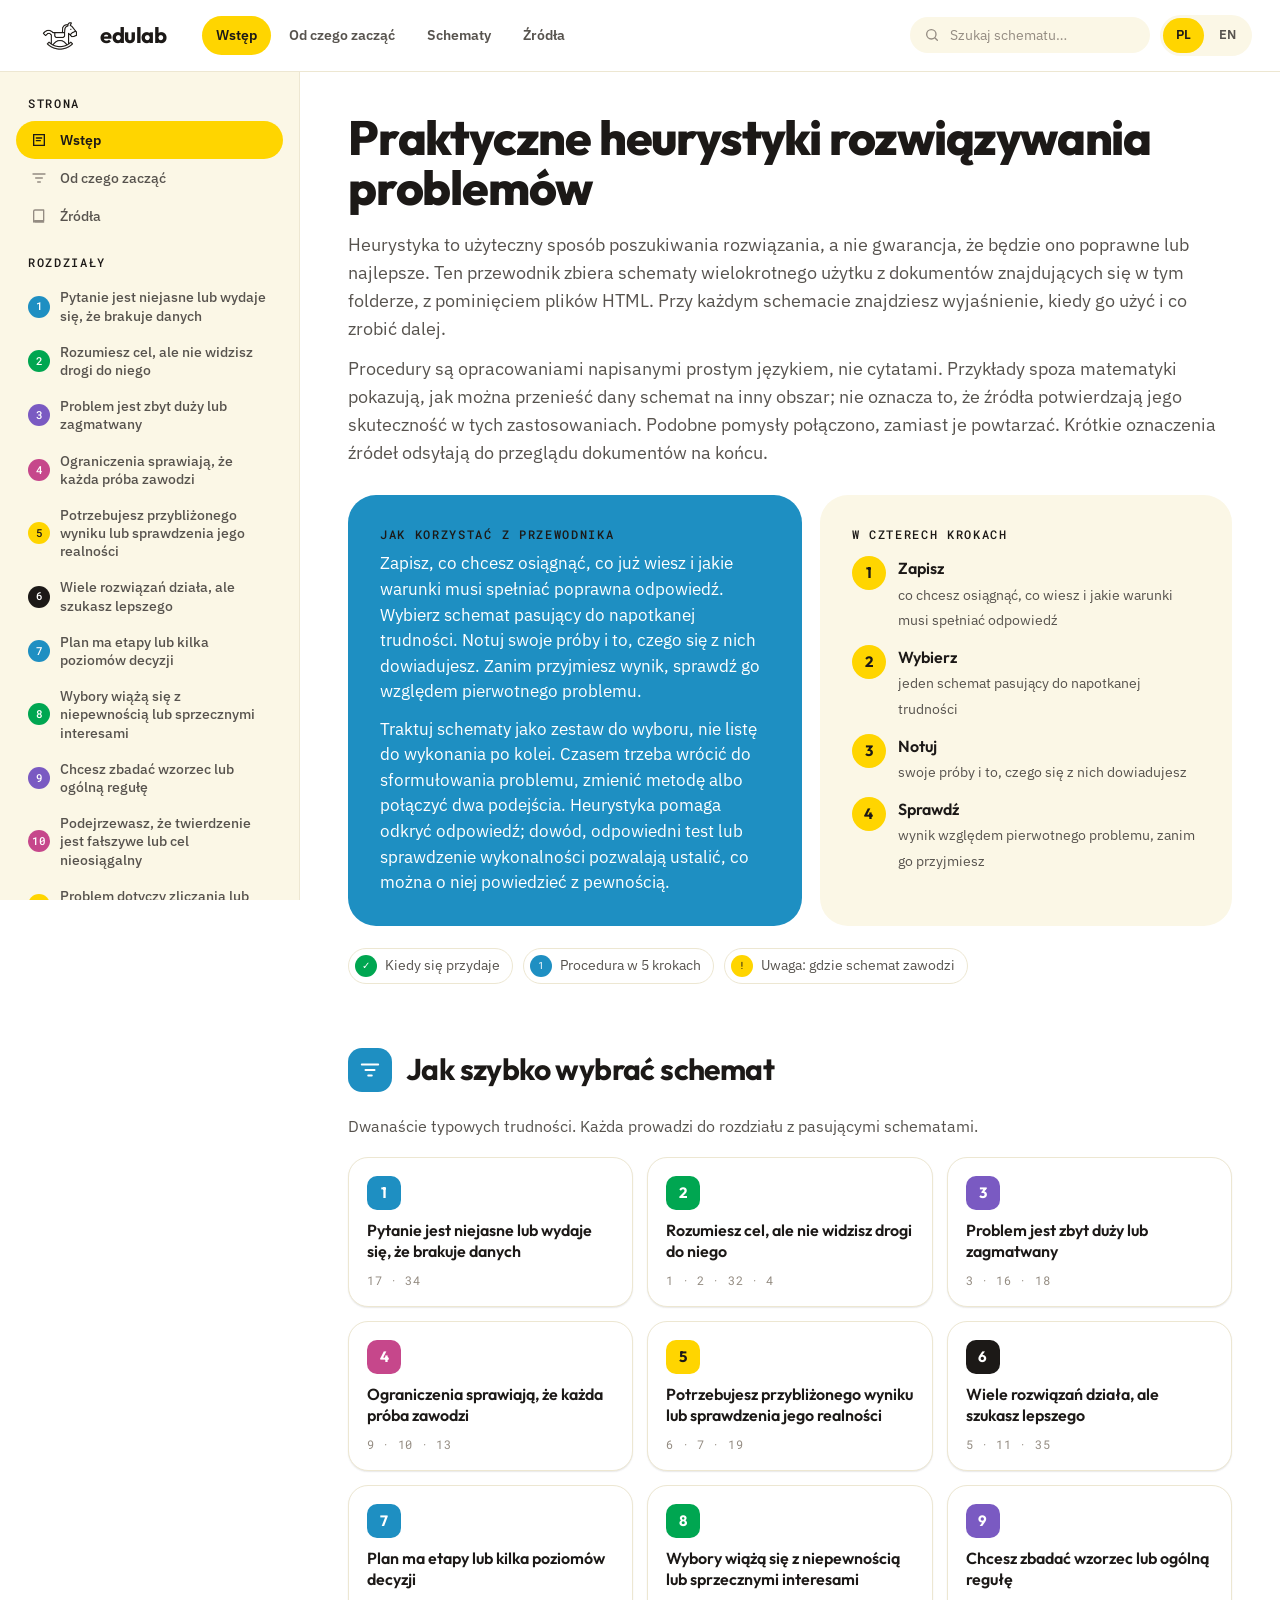
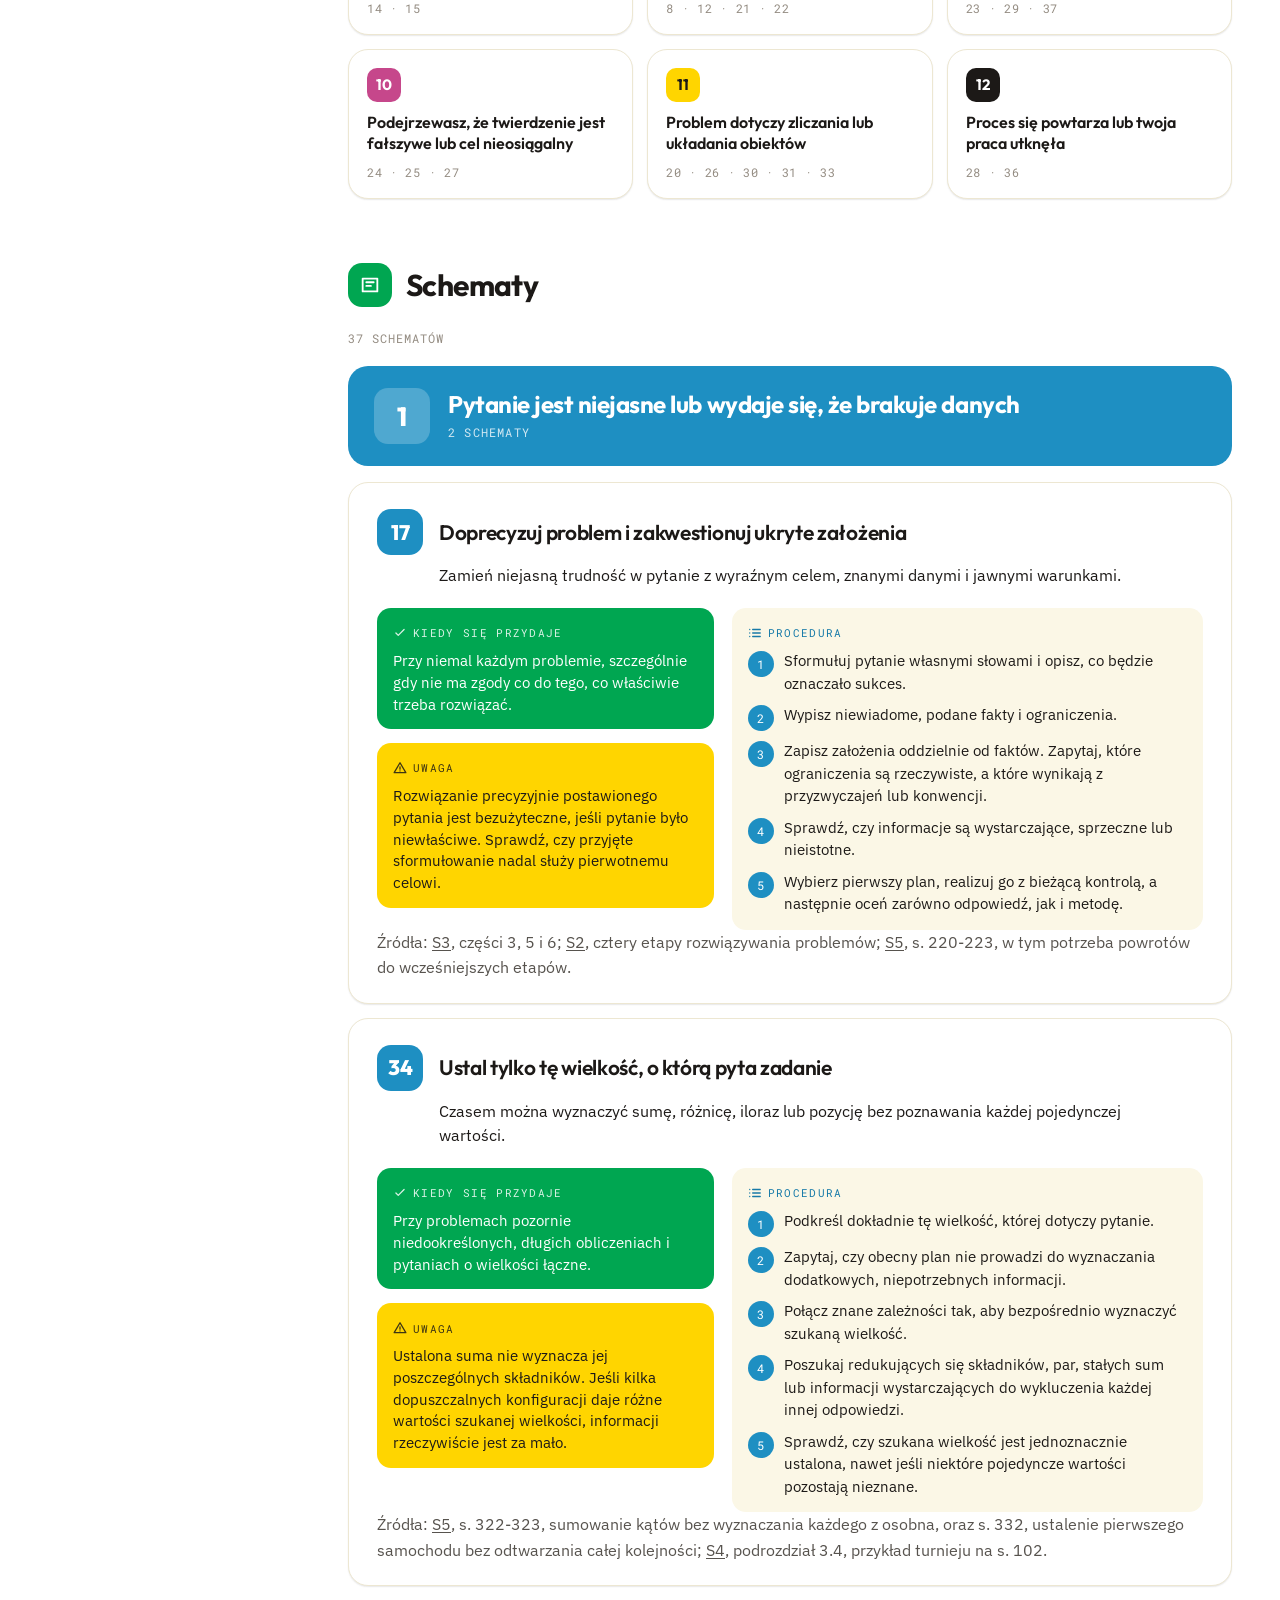
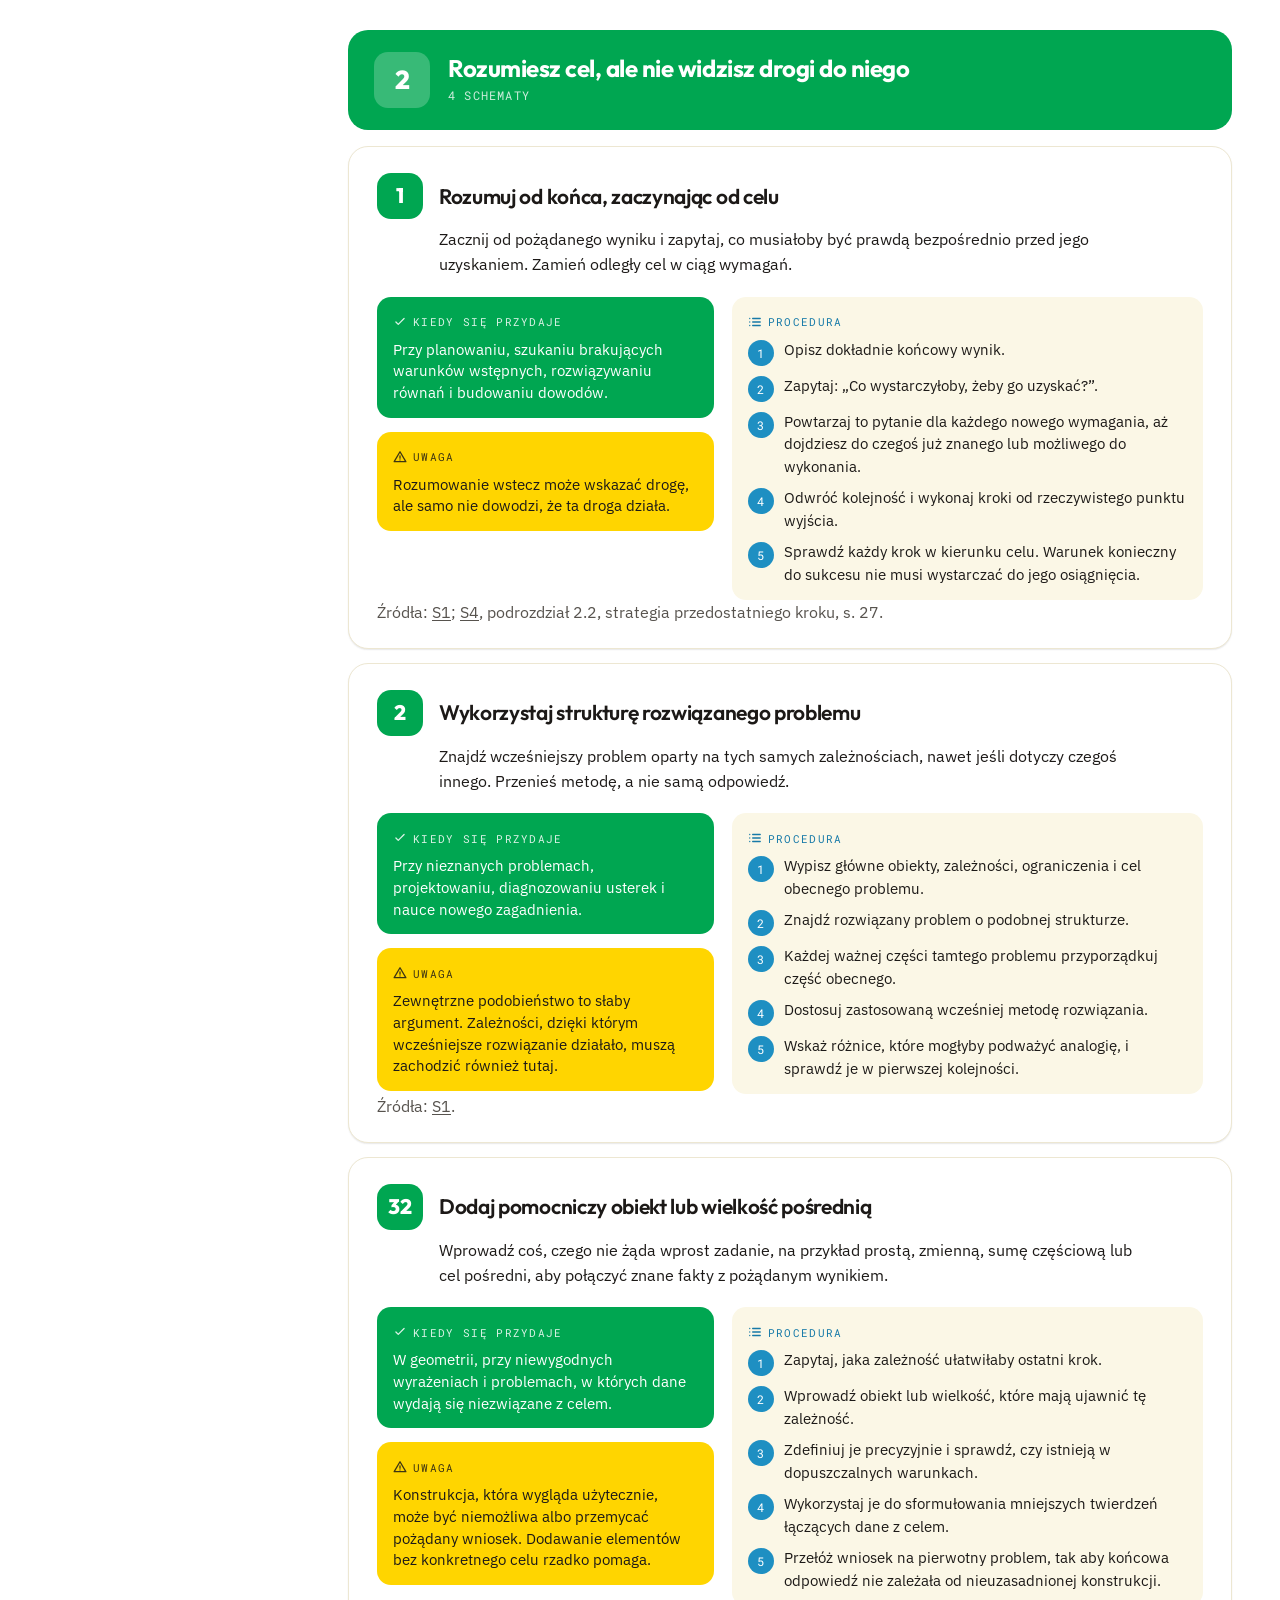
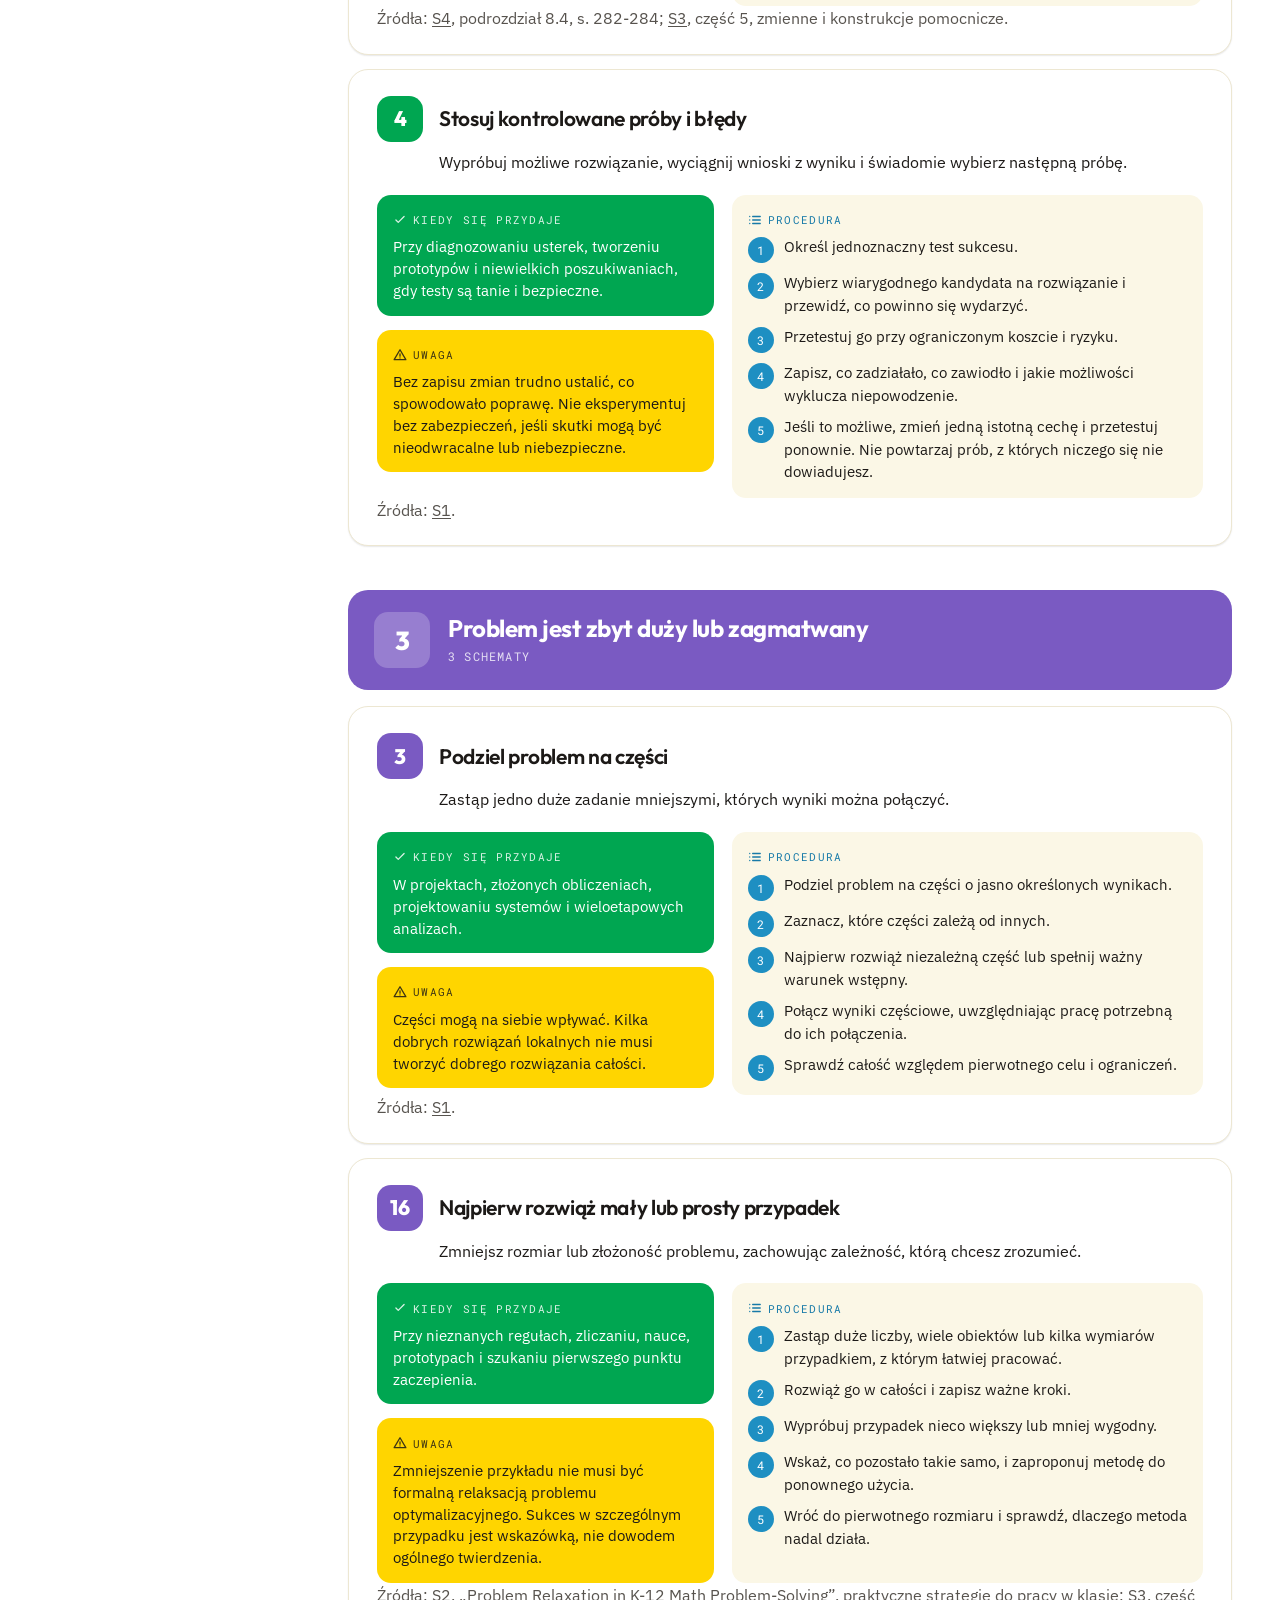
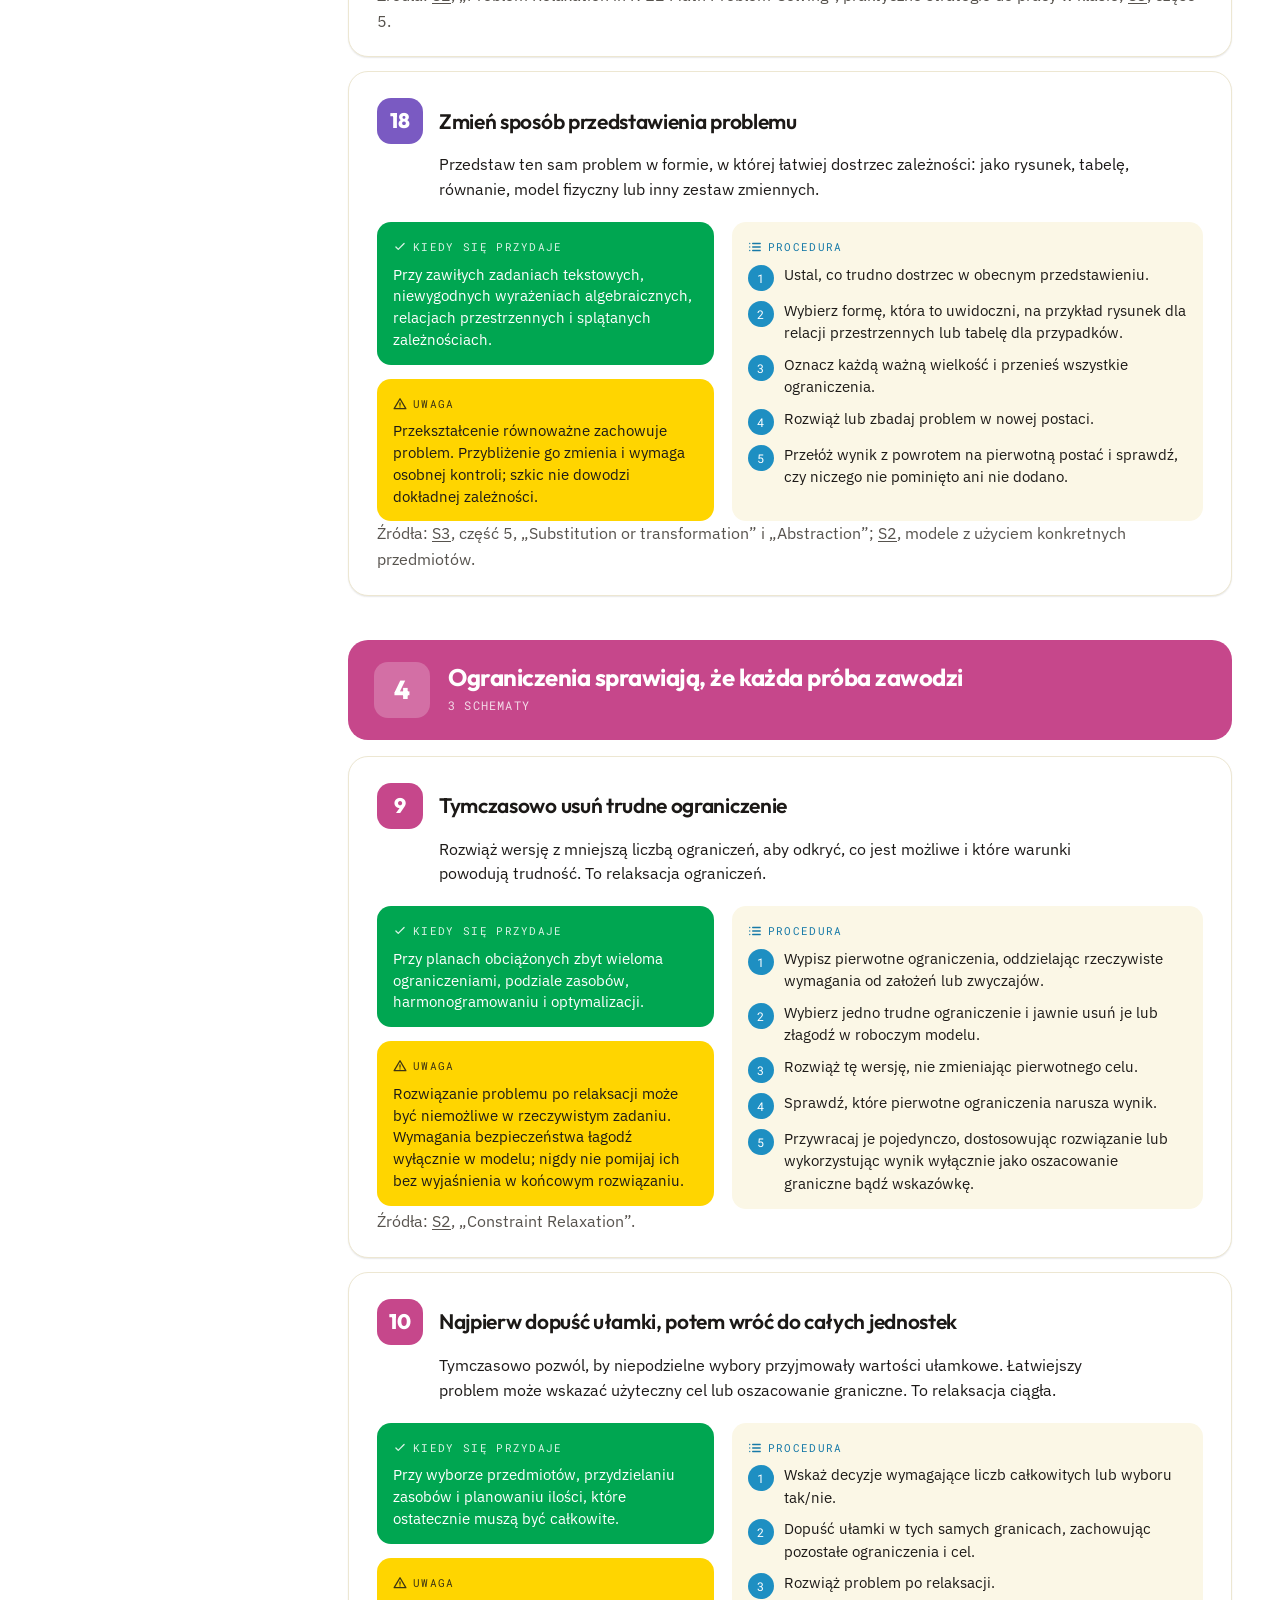
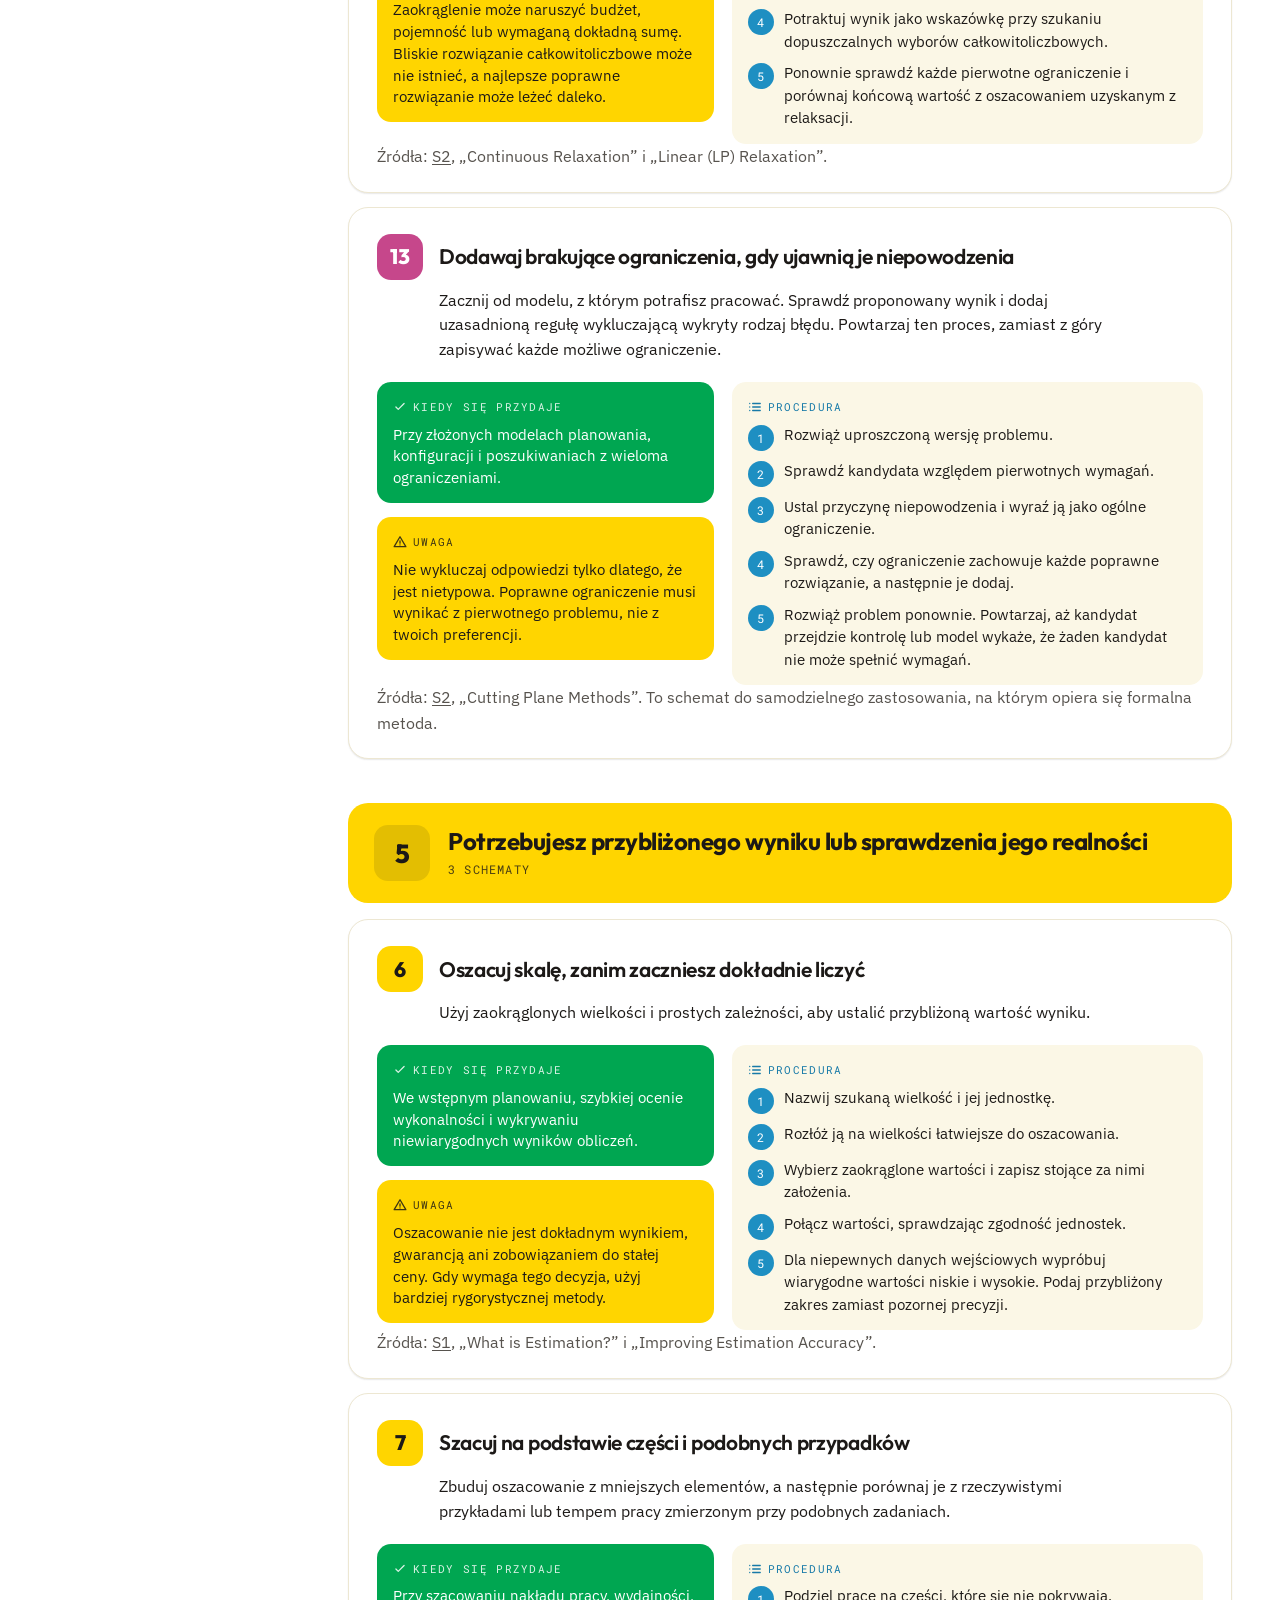
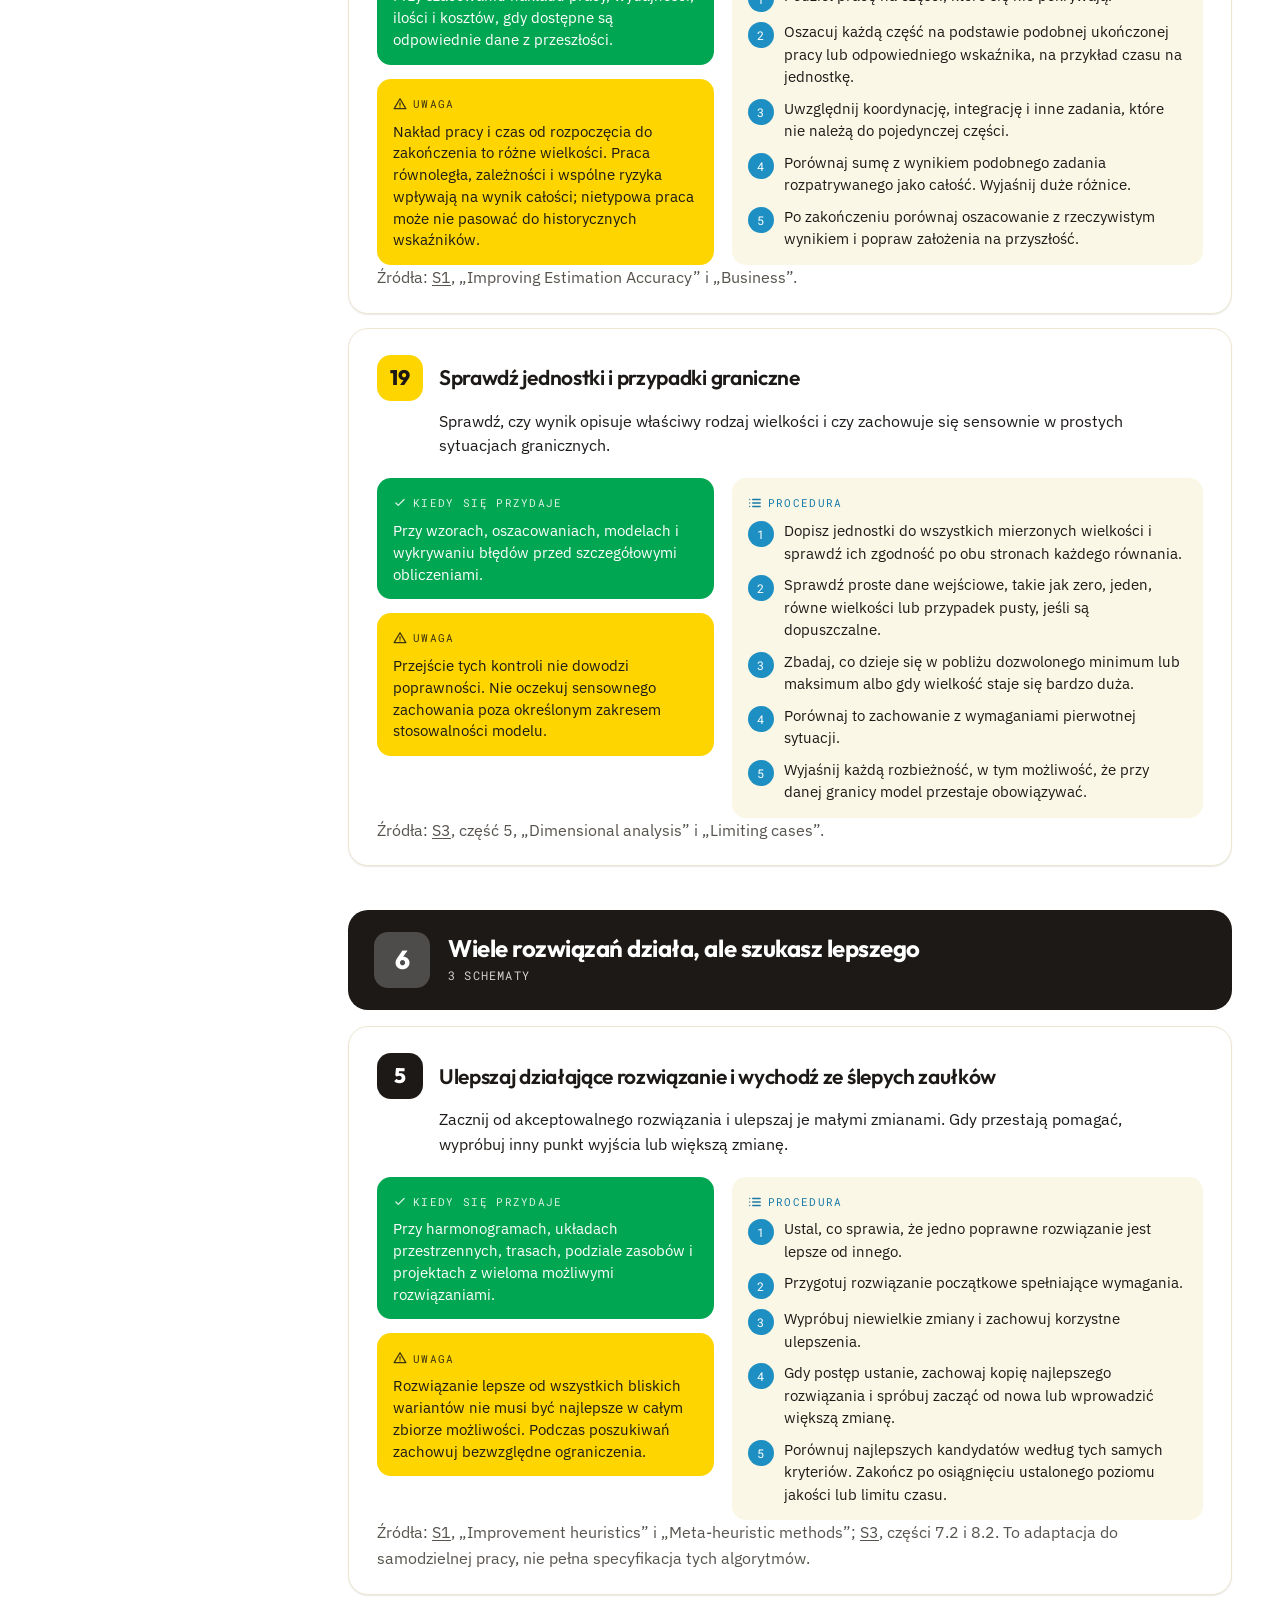
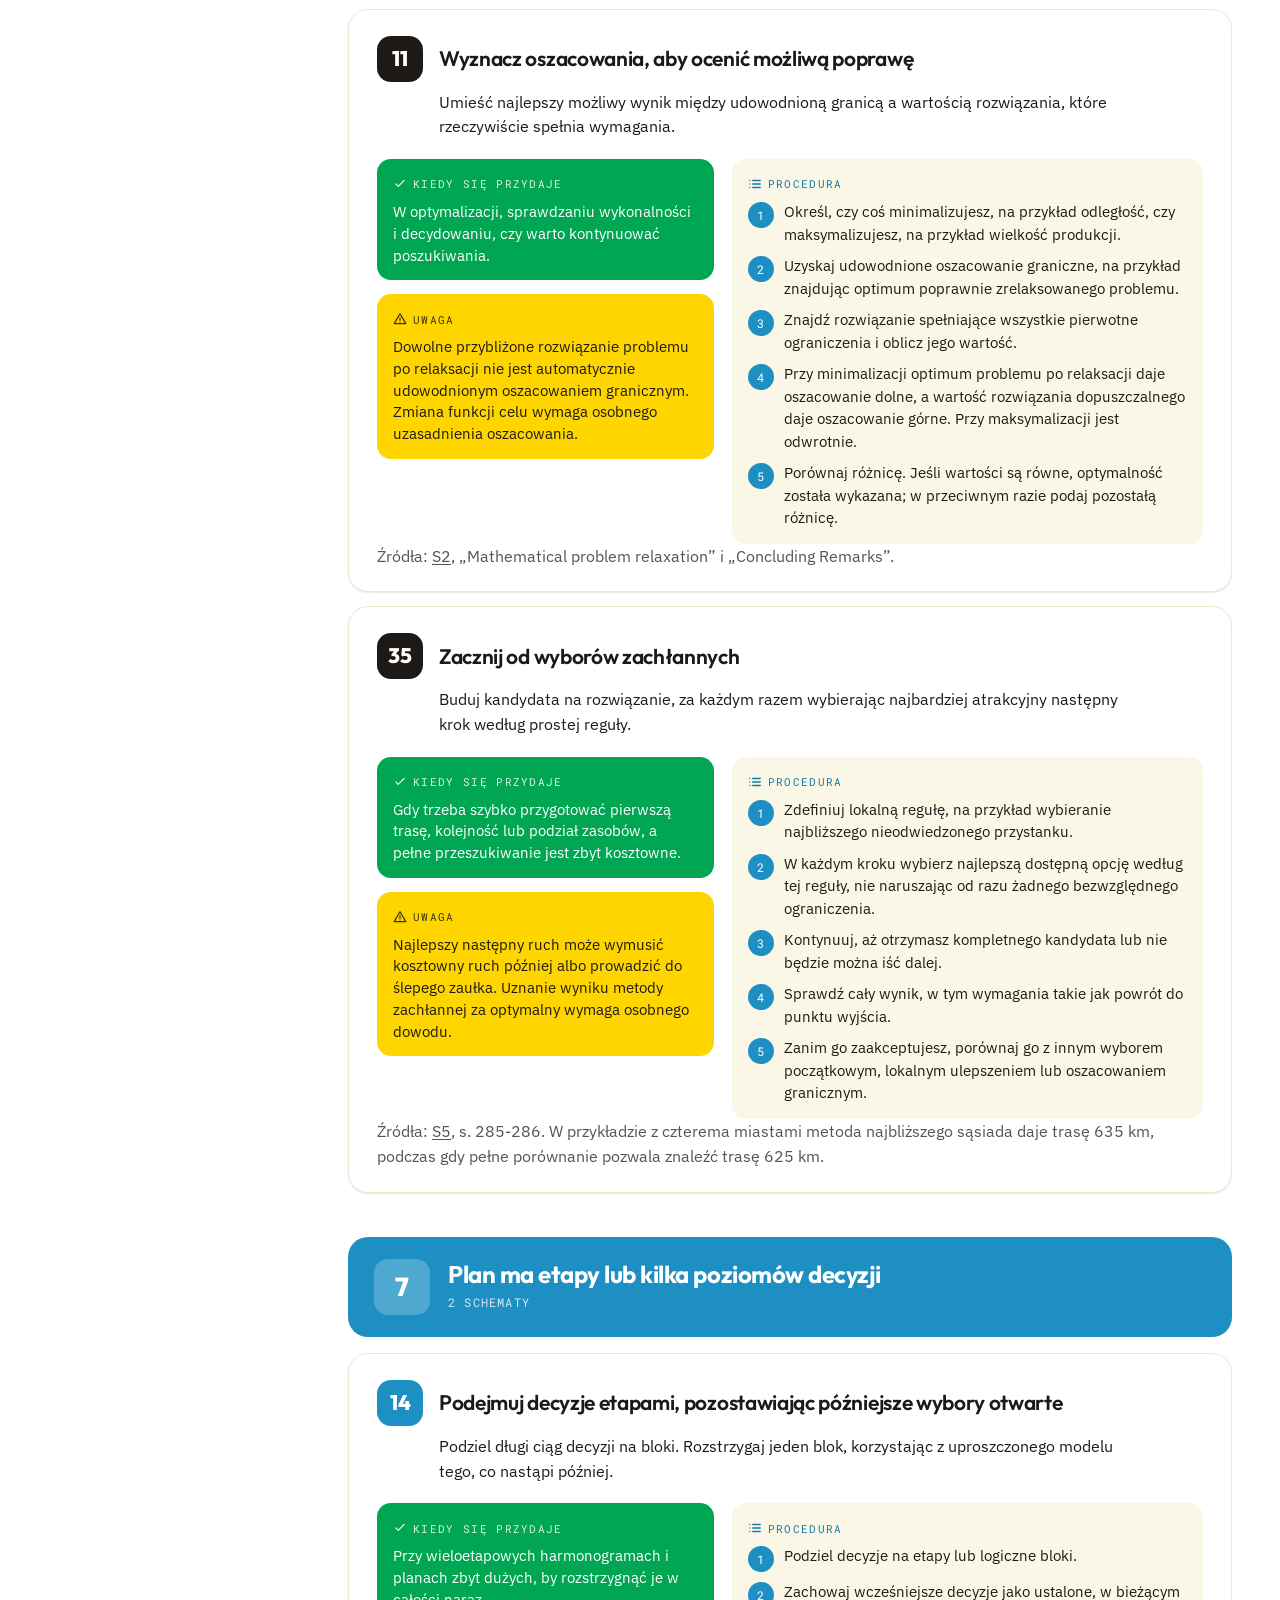
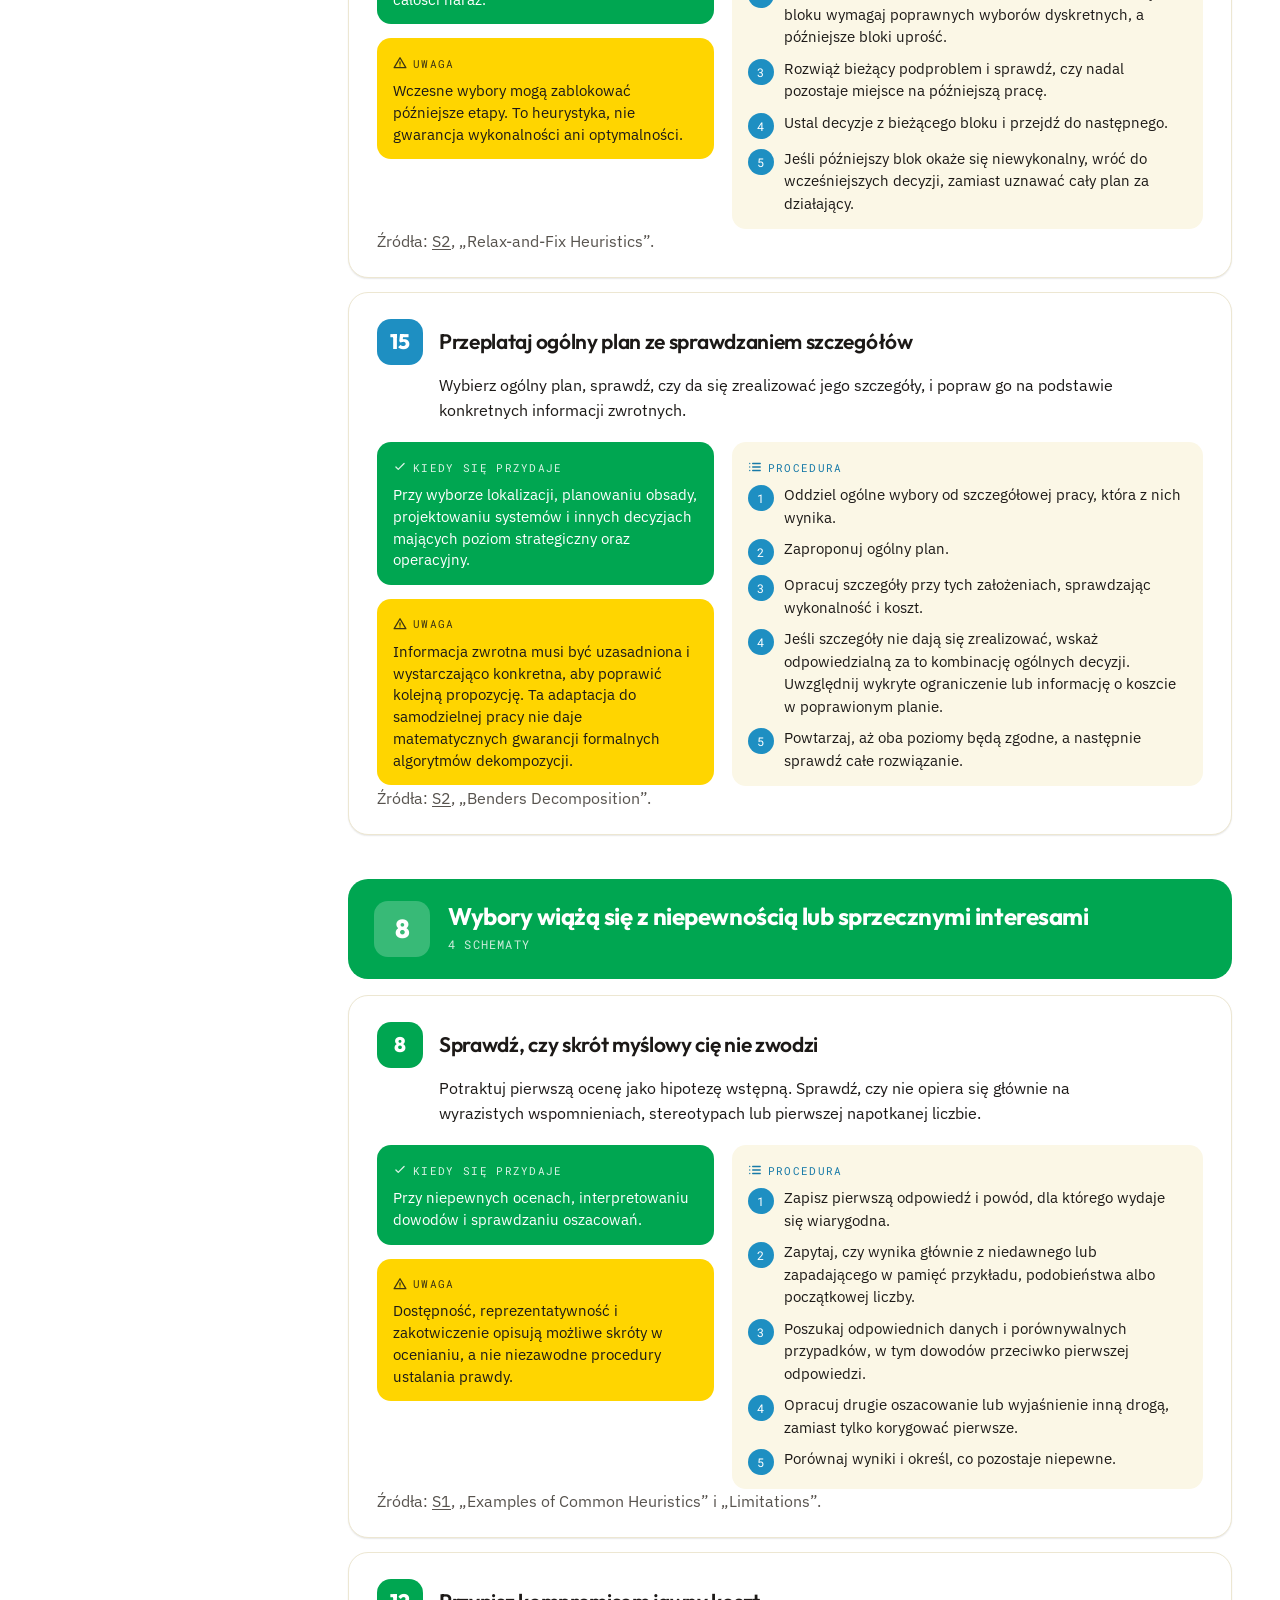
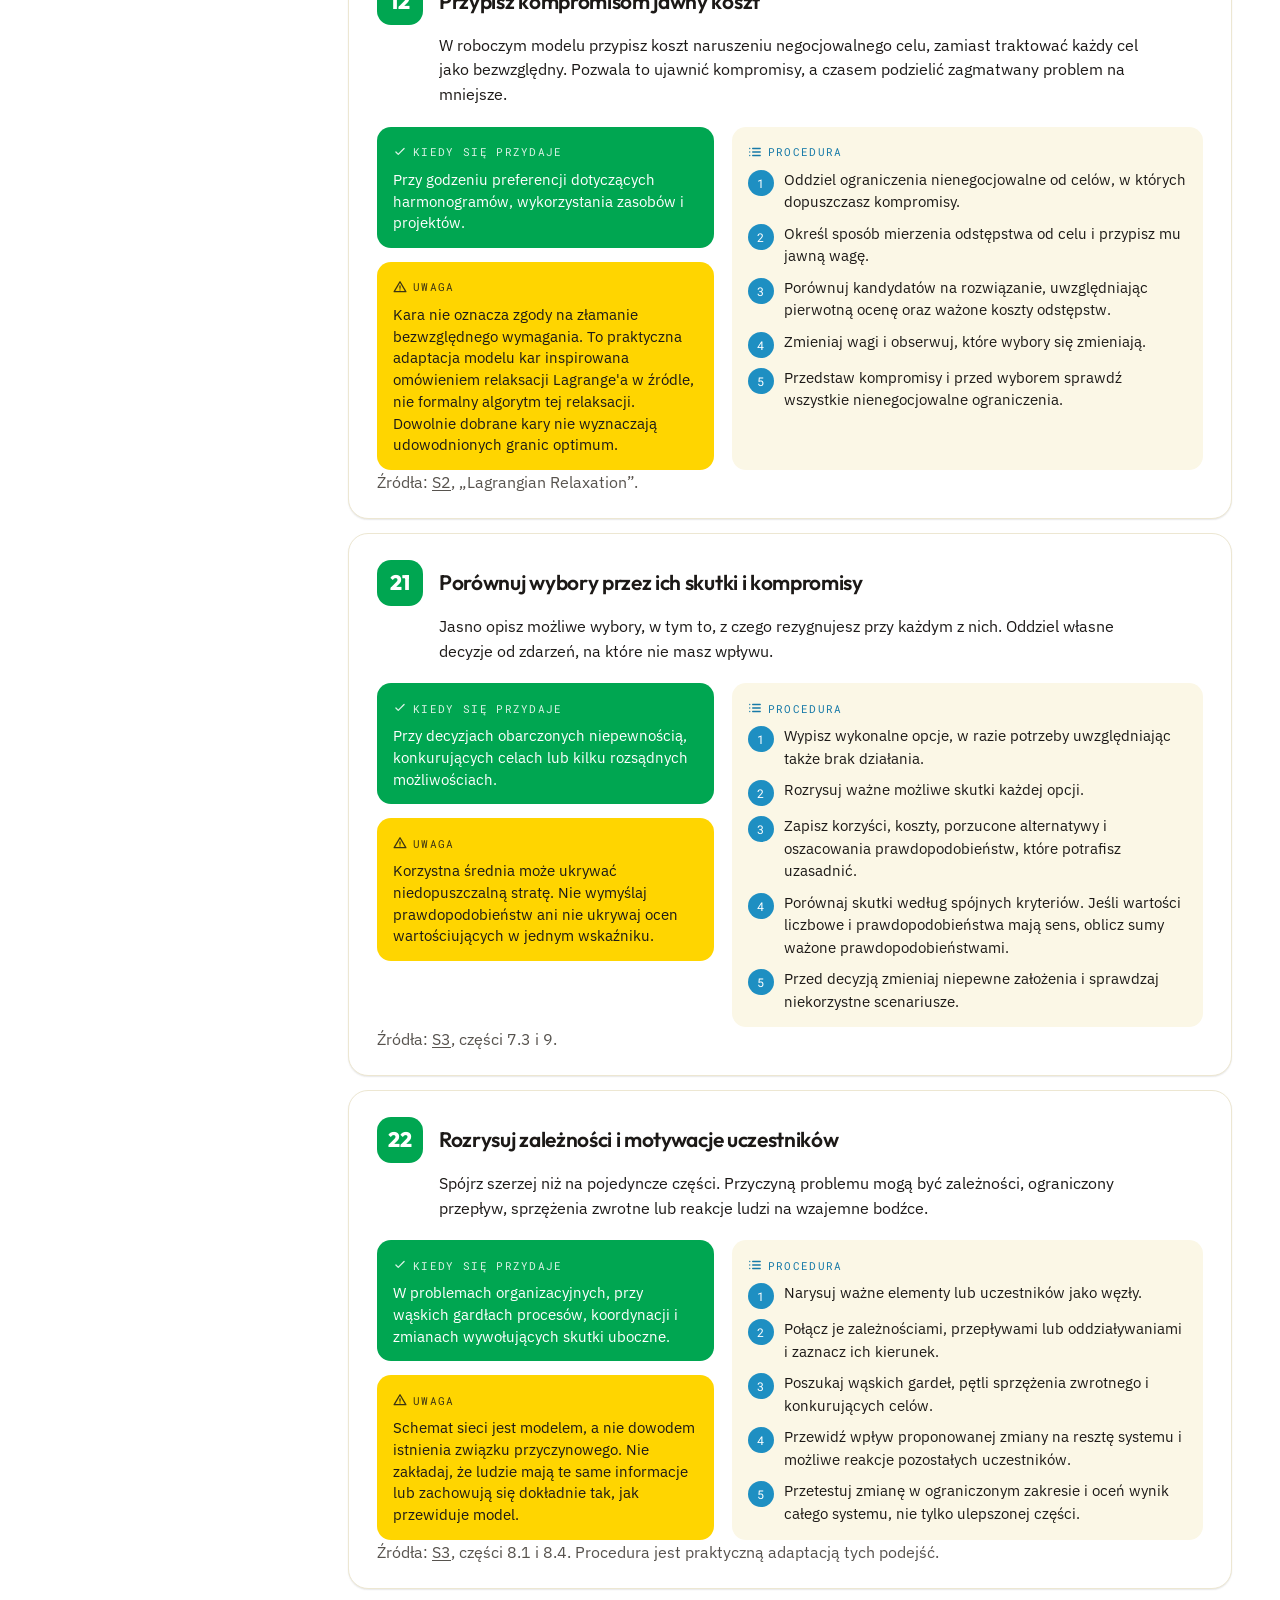
==== commit 04e72e35: "Redesign heuristics page as a docs app with top and side menus Sticky top menu with section links, c" ====
--- a/heuristics.html
+++ b/heuristics.html
@@ -24,150 +24,208 @@
   --line:     #EDE7D2;
   --line-2:   #DDD4B6;
 
-  --yellow:      #FFD500;
-  --yellow-600:  #F0C800;
-  --yellow-ink:  #1C1917;
-  --blue:        #1E8FC2;
-  --blue-600:    #177AA8;
-
+  --yellow:      #FFD500;  --yellow-600: #F0C800;  --yellow-ink: #1C1917;
+  --blue:        #1E8FC2;  --blue-600:   #177AA8;  --blue-ink:   #FFFFFF;
+  --green:       #00A651;  --green-600:  #009444;  --green-ink:  #FFFFFF;
+  --red:         #E5322D;  --red-600:    #C92823;  --red-ink:    #FFFFFF;
+  --play-berry:  #C6478B;
+  --play-grape:  #7A5AC2;
+
+  --on-primary: #1C1917;
   --focus-ring: 0 0 0 3px color-mix(in srgb, var(--yellow) 45%, transparent);
-  --r-xs: 6px; --r-sm: 10px; --r-md: 14px; --r-lg: 20px; --r-pill: 999px;
+  --r-xs: 6px; --r-sm: 10px; --r-md: 14px; --r-lg: 20px; --r-xl: 28px; --r-pill: 999px;
   --shadow-sm: 0 1px 2px rgba(33,30,26,.06), 0 1px 1px rgba(33,30,26,.04);
-
-  --measure: 66ch;
+  --shadow-md: 0 4px 16px rgba(33,30,26,.08), 0 1px 3px rgba(33,30,26,.05);
+  --shadow-lg: 0 16px 40px rgba(33,30,26,.12), 0 3px 8px rgba(33,30,26,.06);
+  --shadow-primary: 0 8px 22px color-mix(in srgb, var(--yellow) 30%, transparent);
+
+  /* chapter colours: six hues cycled across the twelve chapters */
+  --c1: var(--blue);       --c1-ink: var(--blue-ink);
+  --c2: var(--green);      --c2-ink: var(--green-ink);
+  --c3: var(--play-grape); --c3-ink: var(--paper);
+  --c4: var(--play-berry); --c4-ink: var(--paper);
+  --c5: var(--yellow);     --c5-ink: var(--yellow-ink);
+  --c6: var(--ink);        --c6-ink: var(--paper);
+
+  --header-h: 72px;
+  --side-w: 300px;
 }
 
 /* ─── Base ─── */
 *, *::before, *::after { box-sizing: border-box; }
-html { scroll-behavior: smooth; scroll-padding-top: 88px; }
+html { scroll-behavior: smooth; scroll-padding-top: calc(var(--header-h) + 20px); }
 body.edu { margin: 0; background: var(--paper); color: var(--ink); font-family: var(--font-sans); line-height: 1.6; }
-.edu h1, .edu h2, .edu h3 { font-family: var(--font-display); color: var(--ink); margin: 0; }
+.edu h1, .edu h2, .edu h3, .edu h4 { font-family: var(--font-display); color: var(--ink); margin: 0; }
 .edu p { margin: 0; color: var(--ink-2); font-size: 16px; }
-.edu p + p { margin-top: 14px; }
+.edu p + p { margin-top: 12px; }
 .edu a { color: var(--blue-600); text-decoration-thickness: 1px; text-underline-offset: 2px; }
-.edu code { font-family: var(--font-mono); font-size: .92em; color: var(--ink); background: var(--paper-2); padding: .1em .35em; border-radius: var(--r-xs); }
-.label, .edu p.label { font-family: var(--font-mono); font-weight: 500; font-size: 11.5px; letter-spacing: .14em; text-transform: uppercase; color: var(--ink-3); margin: 0; }
+.edu code { font-family: var(--font-mono); font-size: .92em; color: var(--ink); background: var(--paper-3); padding: .1em .35em; border-radius: var(--r-xs); }
+.edu-block, .edu-block h1, .edu-block h2, .edu-block h3, .edu-block h4, .edu-block p, .edu-block li { color: inherit; }
+.edu-overline, .edu p.edu-overline { font-family: var(--font-mono); font-weight: 500; font-size: 12px; letter-spacing: .14em; text-transform: uppercase; color: var(--ink); }
+.edu-overline { margin: 0; }
 :focus-visible { outline: none; box-shadow: var(--focus-ring); border-radius: var(--r-xs); }
 .sr-only { position: absolute; width: 1px; height: 1px; overflow: hidden; clip: rect(0 0 0 0); white-space: nowrap; }
 button { font: inherit; }
-
-/* ─── Header ─── */
-.edu-header { position: sticky; top: 0; z-index: 50; background: rgba(255,255,255,.88); backdrop-filter: blur(12px); -webkit-backdrop-filter: blur(12px); border-bottom: 1px solid var(--line); }
-.edu-header-inner { max-width: 1100px; margin: 0 auto; padding: 8px 30px; display: flex; align-items: center; gap: 12px; }
+[hidden] { display: none !important; }
+
+/* ─── Top menu ─── */
+.edu-header { position: sticky; top: 0; z-index: 50; height: var(--header-h); background: rgba(255,255,255,.9); backdrop-filter: blur(12px); -webkit-backdrop-filter: blur(12px); border-bottom: 1px solid var(--line); }
+.edu-header-inner { height: 100%; padding: 0 28px; display: flex; align-items: center; gap: 14px; }
 .edu-logo { width: 64px; height: 64px; display: block; margin-right: -6px; }
 .edu-wordmark { font-family: var(--font-display); font-weight: 700; font-size: 22px; letter-spacing: -.02em; color: var(--ink); }
+.topnav { display: flex; gap: 4px; margin-left: 22px; }
+.edu .topnav a { font-family: var(--font-sans); font-weight: 600; font-size: 14px; color: var(--ink-2); text-decoration: none; padding: 8px 14px; border-radius: var(--r-pill); transition: background .15s, color .15s; }
+.topnav a:hover { background: var(--paper-2); color: var(--ink); }
+.topnav a[aria-current="true"] { background: var(--yellow); color: var(--yellow-ink); }
 .tools { margin-left: auto; display: flex; gap: 10px; align-items: center; }
-.search { display: flex; align-items: center; gap: 8px; background: var(--paper-2); border-radius: var(--r-pill); padding: 7px 14px; width: 260px; }
+.search { display: flex; align-items: center; gap: 8px; background: var(--paper-2); border-radius: var(--r-pill); padding: 8px 14px; width: 240px; }
 .search svg { width: 16px; height: 16px; color: var(--ink-3); flex: none; }
 .search input { border: 0; background: transparent; font-family: var(--font-sans); font-size: 14px; color: var(--ink); width: 100%; outline: none; }
 .search input::placeholder { color: var(--ink-3); }
 .edu-seg { display: inline-flex; gap: 2px; padding: 3px; background: var(--paper-2); border-radius: var(--r-pill); }
-.edu-seg button { border: none; background: transparent; padding: 6px 13px; border-radius: var(--r-pill); font-family: var(--font-sans); font-weight: 600; font-size: 13px; color: var(--ink-2); cursor: pointer; transition: background .15s, color .15s; }
+.edu-seg button { border: none; background: transparent; padding: 7px 13px; border-radius: var(--r-pill); font-family: var(--font-sans); font-weight: 600; font-size: 13px; color: var(--ink-2); cursor: pointer; transition: background .15s, color .15s; }
 .edu-seg button[aria-pressed="true"] { background: var(--yellow); color: var(--yellow-ink); }
-
-/* ─── Layout ─── */
-main { max-width: 1100px; margin: 0 auto; padding: 64px 30px 100px; }
-.intro { max-width: var(--measure); }
-.intro h1 { font-weight: 800; font-size: clamp(2.1rem, 4.5vw, 3rem); letter-spacing: -.025em; line-height: 1.05; margin-bottom: 22px; }
-.intro p { font-size: 17px; }
-.howto { margin-top: 40px; max-width: var(--measure); }
-.howto h2 { font-weight: 600; font-size: 22px; letter-spacing: -.01em; margin-bottom: 10px; }
-
-/* ─── Contents (chapter list) ─── */
-.contents { margin-top: 56px; border-top: 1px solid var(--line); padding-top: 28px; }
-.contents .label { margin-bottom: 16px; }
-.contents ol { list-style: none; margin: 0; padding: 0; display: grid; grid-template-columns: repeat(2, 1fr); gap: 6px 40px; }
-.contents li a { display: grid; grid-template-columns: 30px 1fr; gap: 10px; align-items: baseline; padding: 8px 10px; margin: 0 -10px; border-radius: var(--r-sm); color: var(--ink); text-decoration: none; font-size: 15.5px; line-height: 1.4; transition: background .15s; }
-.contents li a:hover { background: var(--paper-2); }
-.contents li a i { font-style: normal; font-family: var(--font-mono); font-size: 12px; color: var(--ink-3); }
-.contents li a small { display: block; color: var(--ink-3); font-size: 12.5px; font-family: var(--font-mono); letter-spacing: .04em; }
-
-/* ─── Body: rail + chapters ─── */
-.body { margin-top: 56px; display: grid; grid-template-columns: 56px 1fr; gap: 40px; align-items: start; }
-.rail { position: sticky; top: 92px; display: grid; gap: 4px; }
-.rail a { width: 36px; height: 36px; display: grid; place-items: center; border-radius: var(--r-pill); font-family: var(--font-mono); font-size: 12px; color: var(--ink-3); text-decoration: none; transition: background .15s, color .15s; }
-.rail a:hover { background: var(--paper-2); color: var(--ink); }
-.rail a[aria-current="true"] { background: var(--yellow); color: var(--yellow-ink); font-weight: 500; }
-.rail a[hidden] { display: none; }
-.status { font-family: var(--font-mono); font-size: 12px; letter-spacing: .08em; text-transform: uppercase; color: var(--ink-3); display: flex; gap: 14px; align-items: center; min-height: 32px; }
-.status button { font-family: var(--font-sans); font-weight: 600; font-size: 13px; text-transform: none; letter-spacing: 0; color: var(--ink); background: var(--paper-2); border: 0; border-radius: var(--r-pill); padding: 6px 12px; cursor: pointer; }
-.status button[hidden] { display: none; }
-
-.chapter { padding-top: 28px; margin-top: 28px; border-top: 1px solid var(--line); }
-.chapter[hidden] { display: none; }
-.chapter:first-of-type { border-top: 0; margin-top: 0; padding-top: 8px; }
-.chapter-head { display: grid; grid-template-columns: 44px 1fr; gap: 16px; align-items: center; margin-bottom: 8px; }
-.chapter-head .n { width: 44px; height: 44px; border-radius: var(--r-pill); background: var(--yellow); color: var(--yellow-ink); font-family: var(--font-display); font-weight: 700; font-size: 18px; display: grid; place-items: center; }
-.chapter-head h2 { font-weight: 700; font-size: 26px; letter-spacing: -.02em; line-height: 1.15; }
-.chapter-head .label { grid-column: 2; margin-top: -4px; }
-
-.scheme { display: grid; grid-template-columns: minmax(0, 5fr) minmax(0, 7fr); gap: 20px 48px; padding: 34px 0; border-top: 1px dashed var(--line-2); }
-.scheme[hidden] { display: none; }
-.chapter-head + .scheme { border-top: 0; }
+.menu-btn { display: none; width: 40px; height: 40px; border: 0; border-radius: var(--r-pill); background: var(--paper-2); color: var(--ink); cursor: pointer; place-items: center; }
+.menu-btn svg { width: 20px; height: 20px; }
+
+/* ─── Shell: side menu + content ─── */
+.shell { display: grid; grid-template-columns: var(--side-w) 1fr; min-height: calc(100vh - var(--header-h)); }
+.side { position: sticky; top: var(--header-h); height: calc(100vh - var(--header-h)); overflow-y: auto; background: var(--paper-2); border-right: 1px solid var(--line); padding: 22px 16px 40px; }
+.side .edu-overline { color: var(--ink-3); padding: 0 12px; margin: 18px 0 8px; }
+.side .edu-overline:first-child { margin-top: 0; }
+.edu .side-link { display: flex; align-items: center; gap: 10px; padding: 8px 12px; border-radius: var(--r-pill); color: var(--ink-2); font-size: 14px; font-weight: 500; text-decoration: none; line-height: 1.3; transition: background .15s, color .15s; }
+.side-link:hover { background: var(--paper-3); color: var(--ink); }
+.side-link[aria-current="true"] { background: var(--yellow); color: var(--yellow-ink); font-weight: 600; }
+.side-link .dot { flex: none; width: 22px; height: 22px; border-radius: var(--r-pill); background: var(--c); color: var(--c-ink); font-family: var(--font-mono); font-size: 11px; display: grid; place-items: center; }
+.side-link .ico { flex: none; width: 22px; height: 22px; display: grid; place-items: center; color: var(--ink-3); }
+.side-link .ico svg { width: 16px; height: 16px; }
+.side-link[aria-current="true"] .ico { color: var(--yellow-ink); }
+.side-group { margin: 2px 0; }
+.side-sub { list-style: none; margin: 2px 0 6px; padding: 0 0 0 26px; display: none; }
+.side-group[data-open="true"] .side-sub { display: block; }
+.edu .side-sub a { display: grid; grid-template-columns: 24px 1fr; gap: 6px; align-items: baseline; padding: 5px 10px; border-radius: var(--r-sm); color: var(--ink-2); font-size: 13px; line-height: 1.35; text-decoration: none; }
+.side-sub a:hover { background: var(--paper-3); color: var(--ink); }
+.side-sub a[aria-current="true"] { color: var(--ink); font-weight: 600; }
+.side-sub a i { font-style: normal; font-family: var(--font-mono); font-size: 11px; color: var(--ink-3); }
+.scrim { display: none; }
+
+.content { min-width: 0; padding: 40px 48px 100px; }
+.content > * { max-width: 1000px; }
+section.block { margin-top: 64px; }
+.section-head { display: flex; align-items: center; gap: 14px; margin-bottom: 22px; }
+.section-head h2 { font-weight: 700; font-size: 30px; letter-spacing: -.02em; line-height: 1.1; }
+.section-head .ico { width: 44px; height: 44px; border-radius: var(--r-md); display: grid; place-items: center; color: var(--paper); flex: none; }
+.section-head .ico svg { width: 22px; height: 22px; }
+
+/* ─── Intro ─── */
+.hero h1 { font-weight: 800; font-size: clamp(2.2rem, 4vw, 3rem); letter-spacing: -.025em; line-height: 1.05; margin-bottom: 18px; }
+.hero .lead { font-size: 17.5px; }
+.hero-grid { margin-top: 28px; display: grid; grid-template-columns: 1.1fr 1fr; gap: 18px; }
+.panel { border-radius: var(--r-xl); padding: 30px 32px; }
+.panel-blue { background: var(--blue); color: var(--blue-ink); }
+.panel-blue .edu-overline { color: rgba(255,255,255,.7); margin-bottom: 8px; }
+.panel-blue p { font-size: 16.5px; line-height: 1.55; }
+.panel-sand { background: var(--paper-2); }
+.panel-sand .edu-overline { color: var(--ink-3); margin-bottom: 12px; }
+.howto-steps { list-style: none; margin: 0; padding: 0; display: grid; gap: 12px; }
+.howto-steps li { display: grid; grid-template-columns: 34px 1fr; gap: 12px; align-items: start; }
+.howto-steps b { width: 34px; height: 34px; border-radius: var(--r-pill); background: var(--yellow); color: var(--yellow-ink); font-family: var(--font-display); font-weight: 700; font-size: 15px; display: grid; place-items: center; }
+.howto-steps strong { display: block; font-family: var(--font-display); font-weight: 600; font-size: 16px; color: var(--ink); }
+.howto-steps span { font-size: 14px; color: var(--ink-2); line-height: 1.45; }
+
+/* ─── Legend ─── */
+.legend { display: flex; flex-wrap: wrap; gap: 10px; margin-top: 22px; }
+.legend span { display: inline-flex; align-items: center; gap: 8px; font-size: 13.5px; color: var(--ink-2); background: var(--surface); border: 1px solid var(--line); border-radius: var(--r-pill); padding: 6px 12px 6px 6px; }
+.legend i { width: 22px; height: 22px; border-radius: var(--r-pill); display: grid; place-items: center; font-style: normal; font-family: var(--font-mono); font-size: 10px; }
+
+/* ─── Chapter chooser ─── */
+.chooser { display: grid; grid-template-columns: repeat(3, 1fr); gap: 14px; }
+.edu .chooser a { display: flex; flex-direction: column; gap: 10px; background: var(--surface); border: 1px solid var(--line); border-radius: var(--r-lg); padding: 18px 18px 16px; text-decoration: none; color: var(--ink); box-shadow: var(--shadow-sm); transition: box-shadow .2s; }
+.chooser a:hover { box-shadow: var(--shadow-md); }
+.chooser .badge { width: 34px; height: 34px; border-radius: var(--r-sm); background: var(--c); color: var(--c-ink); font-family: var(--font-display); font-weight: 700; font-size: 15px; display: grid; place-items: center; }
+.chooser strong { font-family: var(--font-display); font-weight: 600; font-size: 16px; line-height: 1.3; color: var(--ink); }
+.chooser small { font-family: var(--font-mono); font-size: 11.5px; letter-spacing: .06em; color: var(--ink-3); }
+
+/* ─── Chapters ─── */
+.status { display: flex; align-items: center; gap: 12px; margin-bottom: 18px; font-family: var(--font-mono); font-size: 12px; letter-spacing: .08em; text-transform: uppercase; color: var(--ink-3); }
+.status button { font-family: var(--font-sans); font-weight: 600; font-size: 13px; letter-spacing: 0; text-transform: none; color: var(--ink); background: var(--paper-2); border: 0; border-radius: var(--r-pill); padding: 6px 12px; cursor: pointer; }
+.chapter { margin-top: 44px; }
+.chapter:first-child { margin-top: 0; }
+.chapter-head { display: grid; grid-template-columns: 56px 1fr; gap: 18px; align-items: center; background: var(--c); color: var(--c-ink); border-radius: var(--r-lg); padding: 22px 26px; margin-bottom: 16px; }
+.chapter-head .n { width: 56px; height: 56px; border-radius: var(--r-md); background: rgba(255,255,255,.22); font-family: var(--font-display); font-weight: 800; font-size: 26px; display: grid; place-items: center; }
+.chapter-head[data-light="true"] .n { background: rgba(28,25,23,.12); }
+.chapter-head h2 { font-weight: 700; font-size: 24px; letter-spacing: -.02em; line-height: 1.15; color: inherit; }
+.chapter-head small { display: block; font-family: var(--font-mono); font-size: 12px; letter-spacing: .1em; text-transform: uppercase; opacity: .8; margin-top: 4px; }
+
+.scheme { background: var(--surface); border: 1px solid var(--line); border-radius: var(--r-lg); box-shadow: var(--shadow-sm); padding: 26px 28px 22px; margin-top: 14px; }
 .scheme.flash { animation: flash 1.8s ease both; }
-@keyframes flash { 0% { background: var(--paper-2); } 100% { background: transparent; } }
-.scheme .head { grid-column: 1 / -1; display: grid; grid-template-columns: 44px 1fr; gap: 8px 16px; align-items: baseline; }
-.scheme .head .desc { grid-column: 2; max-width: var(--measure); }
-.scheme .num { font-family: var(--font-display); font-weight: 800; font-size: 28px; letter-spacing: -.03em; color: var(--ink); line-height: 1; }
-.scheme h3 { font-weight: 600; font-size: 22px; letter-spacing: -.015em; line-height: 1.2; }
-.scheme .col { display: grid; gap: 18px; align-content: start; }
-.scheme .col-l { padding-left: 60px; }
-.scheme .desc { font-size: 16.5px; color: var(--ink); line-height: 1.55; }
-.field .label { margin-bottom: 5px; }
-.field p { font-size: 15px; line-height: 1.55; }
-.watch p { color: var(--ink); }
-.watch .label { color: var(--ink); }
-.watch .label::before { content: ''; display: inline-block; width: 10px; height: 10px; border-radius: var(--r-pill); background: var(--yellow); margin-right: 8px; vertical-align: -1px; }
-.steps { list-style: none; margin: 0; padding: 0; display: grid; gap: 10px; counter-reset: step; }
-.steps li { display: grid; grid-template-columns: 28px 1fr; gap: 12px; align-items: start; font-size: 15.5px; line-height: 1.55; color: var(--ink-2); }
-.steps li::before { counter-increment: step; content: counter(step); width: 28px; height: 28px; border-radius: var(--r-pill); background: var(--paper-2); color: var(--ink); font-family: var(--font-mono); font-size: 12px; display: grid; place-items: center; margin-top: 1px; }
-.src { font-size: 13.5px; color: var(--ink-3); }
+@keyframes flash { 0% { box-shadow: 0 0 0 4px var(--yellow); } 100% { box-shadow: var(--shadow-sm); } }
+.scheme .head { display: grid; grid-template-columns: 46px 1fr; gap: 8px 16px; align-items: center; }
+.scheme .num { width: 46px; height: 46px; border-radius: var(--r-md); background: var(--c); color: var(--c-ink); font-family: var(--font-display); font-weight: 800; font-size: 21px; display: grid; place-items: center; }
+.scheme h3 { font-weight: 600; font-size: 21px; letter-spacing: -.015em; line-height: 1.2; }
+.scheme .desc { grid-column: 2; font-size: 16px; color: var(--ink); line-height: 1.55; max-width: 70ch; }
+.s-grid { display: grid; grid-template-columns: minmax(0, 5fr) minmax(0, 7fr); gap: 18px; margin-top: 20px; }
+.s-side { display: grid; gap: 14px; align-content: start; }
+.box { border-radius: var(--r-md); padding: 14px 16px; }
+.box-green { background: var(--green); color: var(--green-ink); }
+.box-yellow { background: var(--yellow); color: var(--yellow-ink); }
+.box-steps { background: var(--paper-2); }
+.tag { display: inline-flex; align-items: center; gap: 6px; font-family: var(--font-mono); font-size: 11px; letter-spacing: .12em; text-transform: uppercase; margin-bottom: 8px; }
+.tag svg { width: 14px; height: 14px; }
+.box p { font-size: 14.5px; line-height: 1.5; }
+.box-green .tag, .box-yellow .tag { color: inherit; opacity: .85; }
+.box-steps .tag { color: var(--blue-600); }
+.steps { list-style: none; margin: 0; padding: 0; display: grid; gap: 9px; counter-reset: step; }
+.steps li { display: grid; grid-template-columns: 26px 1fr; gap: 10px; align-items: start; font-size: 15px; line-height: 1.5; color: var(--ink); }
+.steps li::before { counter-increment: step; content: counter(step); width: 26px; height: 26px; border-radius: var(--r-pill); background: var(--blue); color: var(--blue-ink); font-family: var(--font-mono); font-size: 12px; display: grid; place-items: center; margin-top: 1px; }
+.src { margin-top: 16px; font-size: 13px; color: var(--ink-3); }
 .src a { color: var(--ink-2); }
 .empty { padding: 48px 20px; text-align: center; color: var(--ink-3); border: 1px dashed var(--line-2); border-radius: var(--r-lg); }
-.empty[hidden] { display: none; }
 
 /* ─── Sources ─── */
-.sources { margin-top: 72px; border-top: 1px solid var(--line); padding-top: 32px; }
-.sources h2 { font-weight: 700; font-size: 26px; letter-spacing: -.02em; margin-bottom: 10px; }
-.sources > p { max-width: var(--measure); }
-.source { display: grid; grid-template-columns: 60px 1fr; gap: 18px; padding: 28px 0; border-top: 1px dashed var(--line-2); }
-.source:first-of-type { border-top: 0; margin-top: 12px; }
-.source .code { font-family: var(--font-display); font-weight: 800; font-size: 22px; color: var(--ink); line-height: 1; }
-.source h3 { font-size: 20px; font-weight: 600; margin-bottom: 8px; }
-.source dl { margin: 0; display: grid; gap: 10px; max-width: 78ch; }
-.source dt { font-family: var(--font-mono); font-size: 11px; letter-spacing: .12em; text-transform: uppercase; color: var(--ink-3); }
+.source { display: grid; grid-template-columns: 56px 1fr; gap: 18px; background: var(--surface); border: 1px solid var(--line); border-radius: var(--r-lg); padding: 22px 24px; box-shadow: var(--shadow-sm); margin-top: 14px; }
+.source .code { width: 56px; height: 56px; border-radius: var(--r-md); background: var(--ink); color: var(--paper); font-family: var(--font-display); font-weight: 800; font-size: 20px; display: grid; place-items: center; }
+.source h3 { font-size: 19px; font-weight: 600; margin-bottom: 8px; }
+.source dl { margin: 0; display: grid; gap: 9px; }
+.source dt { font-family: var(--font-mono); font-size: 11px; letter-spacing: .12em; text-transform: uppercase; color: var(--blue-600); }
 .source dd { margin: 2px 0 0; font-size: 14.5px; line-height: 1.55; color: var(--ink-2); }
 
-footer { border-top: 1px solid var(--line); }
-footer div { max-width: 1100px; margin: 0 auto; padding: 20px 30px; display: flex; justify-content: space-between; gap: 12px; flex-wrap: wrap; font-family: var(--font-mono); font-size: 12px; letter-spacing: .06em; color: var(--ink-3); }
-
+footer { border-top: 1px solid var(--line); margin-top: 40px; }
+footer div { padding: 18px 28px; display: flex; justify-content: space-between; gap: 12px; flex-wrap: wrap; font-family: var(--font-mono); font-size: 12px; letter-spacing: .06em; color: var(--ink-3); }
+
+@media (max-width: 1100px) { .topnav { display: none; } }
 @media (max-width: 900px) {
-  .body { grid-template-columns: 1fr; gap: 0; }
-  .rail { display: none; }
-  .scheme { grid-template-columns: 1fr; gap: 18px; }
-  .scheme .col-l { padding-left: 0; order: 2; }
+  .shell { grid-template-columns: 1fr; }
+  .menu-btn { display: grid; }
+  .side { position: fixed; left: 0; top: var(--header-h); width: min(88vw, 340px); z-index: 45; transform: translateX(-100%); transition: transform .25s ease; box-shadow: var(--shadow-lg); }
+  body[data-menu="open"] .side { transform: none; }
+  body[data-menu="open"] .scrim { display: block; position: fixed; inset: var(--header-h) 0 0 0; background: rgba(28,25,23,.35); z-index: 40; }
+  .content { padding: 28px 20px 80px; }
+  .hero-grid, .chooser, .s-grid { grid-template-columns: 1fr; }
+  .search { width: 160px; }
 }
 @media (max-width: 768px) {
-  main { padding: 40px 20px 70px; }
-  .edu-header-inner { padding: 10px 20px; flex-wrap: wrap; }
-  .tools { width: 100%; margin-left: 0; }
-  .search { width: auto; flex: 1; }
-  .contents ol { grid-template-columns: 1fr; }
-  .chapter-head h2 { font-size: 22px; }
-  .scheme .head { grid-template-columns: 36px 1fr; }
-}
-@media print {
-  .edu-header, .rail, .status, footer { display: none; }
-  main { padding: 0; max-width: none; }
-  .scheme, .chapter { break-inside: avoid; }
-}
+  .search { display: none; }
+  .scheme { padding: 20px 18px 18px; }
+  .scheme .desc { grid-column: 1 / -1; }
+  .chapter-head { grid-template-columns: 44px 1fr; padding: 18px 20px; }
+  .chapter-head .n { width: 44px; height: 44px; font-size: 20px; }
+}
+@media print { .edu-header, .side, footer, .status { display: none; } .shell { display: block; } .scheme, .source { break-inside: avoid; } }
 </style>
 </head>
-<body class="edu">
+<body class="edu" data-menu="closed">
 
 <header class="edu-header"><div class="edu-header-inner">
+  <button class="menu-btn" id="menuBtn" aria-label="Menu" aria-expanded="false"><svg viewBox="0 0 24 24" fill="none" stroke="currentColor" stroke-width="2" stroke-linecap="round"><path d="M4 7h16M4 12h16M4 17h16"/></svg></button>
   <img class="edu-logo" alt="edulab" src="[data-uri]">
   <span class="edu-wordmark">edulab</span>
+  <nav class="topnav" id="topnav" aria-label="Sections">
+    <a href="#intro" data-sec="intro" data-t="navIntro"></a>
+    <a href="#chooser" data-sec="chooser" data-t="navChooser"></a>
+    <a href="#schemes" data-sec="schemes" data-t="navSchemes"></a>
+    <a href="#sources" data-sec="sources" data-t="navSources"></a>
+  </nav>
   <div class="tools">
     <label class="search">
       <svg viewBox="0 0 24 24" fill="none" stroke="currentColor" stroke-width="2" stroke-linecap="round" aria-hidden="true"><circle cx="11" cy="11" r="7"/><path d="m20 20-3.5-3.5"/></svg>
@@ -181,37 +239,47 @@
   </div>
 </div></header>
 
-<main>
-  <header class="intro">
-    <h1 id="title"></h1>
-    <div id="intro"></div>
-  </header>
-
-  <section class="howto" aria-labelledby="howH">
-    <h2 id="howH"></h2>
-    <div id="howBody"></div>
-  </section>
-
-  <nav class="contents" aria-labelledby="contentsH">
-    <p class="label" id="contentsH"></p>
-    <ol id="contents"></ol>
-  </nav>
-
-  <div class="body">
-    <nav class="rail" id="rail" aria-label="Chapters"></nav>
-    <div>
+<div class="shell">
+  <nav class="side" id="side" aria-label="Side menu"></nav>
+  <div class="scrim" id="scrim"></div>
+
+  <main class="content">
+    <section id="intro" class="hero">
+      <h1 id="title"></h1>
+      <div id="intro-text"></div>
+      <div class="hero-grid">
+        <div class="panel panel-blue edu-block">
+          <p class="edu-overline" id="howH"></p>
+          <div id="howBody"></div>
+        </div>
+        <div class="panel panel-sand">
+          <p class="edu-overline" data-t="stepsH"></p>
+          <ol class="howto-steps" id="howSteps"></ol>
+        </div>
+      </div>
+      <div class="legend" id="legend"></div>
+    </section>
+
+    <section id="chooser" class="block">
+      <div class="section-head"><span class="ico" style="background:var(--blue)"><svg viewBox="0 0 24 24" fill="none" stroke="currentColor" stroke-width="2" stroke-linecap="round" stroke-linejoin="round"><path d="M3 6h18M7 12h10M10 18h4"/></svg></span><h2 id="chooserH"></h2></div>
+      <p data-t="chooserP" style="margin-bottom:18px"></p>
+      <div class="chooser" id="chooserGrid"></div>
+    </section>
+
+    <section id="schemes" class="block">
+      <div class="section-head"><span class="ico" style="background:var(--green)"><svg viewBox="0 0 24 24" fill="none" stroke="currentColor" stroke-width="2" stroke-linecap="round" stroke-linejoin="round"><path d="M4 5h16v14H4zM8 9h8M8 13h5"/></svg></span><h2 id="schemesH"></h2></div>
       <div class="status"><span id="status" aria-live="polite"></span><button id="clearBtn" hidden></button></div>
       <div id="chapters"></div>
       <div class="empty" id="empty" hidden></div>
-    </div>
-  </div>
-
-  <section class="sources" id="sources" aria-labelledby="sourcesH">
-    <h2 id="sourcesH"></h2>
-    <p id="sourcesIntro"></p>
-    <div id="sourceList"></div>
-  </section>
-</main>
+    </section>
+
+    <section id="sources" class="block">
+      <div class="section-head"><span class="ico" style="background:var(--ink)"><svg viewBox="0 0 24 24" fill="none" stroke="currentColor" stroke-width="2" stroke-linecap="round" stroke-linejoin="round"><path d="M4 19V5a2 2 0 0 1 2-2h13v16H6a2 2 0 0 0-2 2zm0 0a2 2 0 0 0 2 2h13"/></svg></span><h2 id="sourcesH"></h2></div>
+      <p id="sourcesIntro" style="max-width:80ch"></p>
+      <div id="sourceList"></div>
+    </section>
+  </main>
+</div>
 
 <footer><div>
   <span data-t="footL"></span>
@@ -223,16 +291,26 @@
 const DATA = {"en":{"lang":"en","intro":["A heuristic is a useful way to look for a solution, not a guarantee that the solution is correct or best. This guide collects reusable schemes from the non-HTML documents in this folder. Each scheme explains when to use it and what to do next.","The procedures are plain-language adaptations, not quotations. Examples outside mathematics illustrate how a scheme might transfer; they are not claims that the sources tested it in those settings. Similar ideas are combined rather than repeated. Short source codes point to the document review at the end."],"how":["Write down what you are trying to achieve, what you know, and which conditions a valid answer must satisfy. Choose one scheme that matches your obstacle. Record what you try and what it teaches you. Check the result against the original problem before accepting it.","Use the schemes as a menu, not a checklist to complete in order. You may need to return to the framing, switch methods, or combine two approaches. A heuristic helps you discover an answer; a proof, an appropriate test, or a feasibility check establishes what you can claim about it."],"chooser":[{"obstacle":"The question is vague or seems to lack information","starts":[{"n":17,"label":"Clarify the problem"},{"n":34,"label":"Find only what is asked"}]},{"obstacle":"You understand the goal but cannot see a route","starts":[{"n":1,"label":"Work backward"},{"n":2,"label":"Analogy"},{"n":32,"label":"Add an intermediate object"},{"n":4,"label":"Use controlled trial and error"}]},{"obstacle":"The problem is too large or tangled","starts":[{"n":3,"label":"Break into parts"},{"n":16,"label":"Try a small instance"},{"n":18,"label":"Change representation"}]},{"obstacle":"Constraints make every attempt fail","starts":[{"n":9,"label":"Relax a constraint"},{"n":10,"label":"Allow fractions"},{"n":13,"label":"Add justified restrictions"}]},{"obstacle":"You need a rough answer or a reality check","starts":[{"n":6,"label":"Estimate the scale"},{"n":7,"label":"Use comparable cases"},{"n":19,"label":"Check units and limits"}]},{"obstacle":"Many answers work, but you want a better one","starts":[{"n":5,"label":"Improve and restart"},{"n":11,"label":"Use bounds"},{"n":35,"label":"Try a greedy first pass"}]},{"obstacle":"The plan has stages or several decision levels","starts":[{"n":14,"label":"Commit in stages"},{"n":15,"label":"Check the details against the big plan"}]},{"obstacle":"Options involve uncertainty or conflicting interests","starts":[{"n":8,"label":"Check biases"},{"n":12,"label":"Price trade-offs"},{"n":21,"label":"Compare outcomes"},{"n":22,"label":"Map interactions"}]},{"obstacle":"You need to explore a pattern or general rule","starts":[{"n":23,"label":"Experiment and explain"},{"n":29,"label":"Recurrence or induction"},{"n":37,"label":"Generalize"}]},{"obstacle":"You suspect a claim or target is impossible","starts":[{"n":24,"label":"Test the opposite"},{"n":25,"label":"Use an extreme element"},{"n":27,"label":"Find an invariant"}]},{"obstacle":"The problem involves counting or arrangements","starts":[{"n":20,"label":"Symmetry"},{"n":26,"label":"Pigeonholes"},{"n":30,"label":"Complement"},{"n":31,"label":"Count twice"},{"n":33,"label":"Systematic cases"}]},{"obstacle":"A process repeats, or your own work has stalled","starts":[{"n":28,"label":"Track one-way change"},{"n":36,"label":"Review progress and revise the plan"}]}],"schemes":[{"n":1,"title":"Work backward from the goal","steps":["Describe the finished result precisely.","Ask, \"What would be enough to make this happen?\"","Repeat that question for each new requirement until you reach something already known or achievable.","Reverse the chain and carry out the steps from the actual starting point.","Check every forward step. A condition that is necessary for success may not be enough to produce it."],"desc":"Start with the result you want and ask what would have to be true immediately before it. Turn a distant goal into a chain of requirements.","useful":"Planning, finding missing prerequisites, solving equations, and constructing proofs.","watch":"Backward reasoning can suggest a route without proving that the route works.","sources":"<a href=\"#s1\">S1<\/a>; <a href=\"#s4\">S4<\/a>, section 2.2, the penultimate-step strategy, p. 27.","src":"s1"},{"n":2,"title":"Reuse the structure of a solved problem","steps":["List the main objects, relationships, constraints, and goal in the current problem.","Find a solved problem with a similar structure.","Map each important part of that problem to a part of this one.","Adapt its solution method.","Identify differences that could break the analogy and test them first."],"desc":"Find an earlier problem with the same underlying relationships, even if its subject looks different. Transfer the method, not just the answer.","useful":"Unfamiliar problems, design, troubleshooting, and learning a new subject.","watch":"Similar appearance is weak evidence. The relationships that made the earlier solution work must also apply here.","sources":"<a href=\"#s1\">S1<\/a>.","src":"s1"},{"n":3,"title":"Break the problem into parts","steps":["Separate the problem into parts with clear outputs.","Mark which parts depend on other parts.","Solve an independent part or an important prerequisite first.","Combine the partial results, including the work needed to connect them.","Test the whole result against the original goal and constraints."],"desc":"Replace one large task with smaller tasks whose results can be combined.","useful":"Projects, complex calculations, system design, and multi-stage investigations.","watch":"The parts may interact. Several good local solutions do not automatically make a good overall solution.","sources":"<a href=\"#s1\">S1<\/a>.","src":"s1"},{"n":4,"title":"Use controlled trial and error","steps":["Define a clear test for success.","Choose a plausible candidate and predict what should happen.","Test it with limited cost and risk.","Record what worked, what failed, and what the failure rules out.","Change one relevant feature when possible, then test again. Stop repeating attempts that teach you nothing."],"desc":"Try a candidate, learn from the result, and choose the next attempt deliberately.","useful":"Troubleshooting, prototypes, and small searches where tests are cheap and safe.","watch":"Unrecorded changes make it hard to know what caused an improvement. Do not experiment on an irreversible or dangerous system without safeguards.","sources":"<a href=\"#s1\">S1<\/a>.","src":"s1"},{"n":5,"title":"Improve a workable solution and escape dead ends","steps":["Define what makes one valid solution better than another.","Build a feasible starting solution.","Try nearby changes and keep useful improvements.","When progress stops, keep a copy of the best solution and try a restart or a larger change.","Compare the best candidates using the same criteria and stop at a stated time or quality limit."],"desc":"Start with an acceptable solution and improve it through small changes. If small changes stop helping, explore a different starting point or a larger change.","useful":"Schedules, layouts, routes, resource allocation, and designs with many possible answers.","watch":"Being better than all nearby alternatives does not mean being best overall. Preserve hard constraints while searching.","sources":"<a href=\"#s1\">S1<\/a>, \"Improvement heuristics\" and \"Meta-heuristic methods\"; <a href=\"#s3\">S3<\/a>, sections 7.2 and 8.2. This is a manual adaptation, not a full specification of those algorithms.","src":"s1"},{"n":6,"title":"Estimate the scale before calculating precisely","steps":["State the quantity and its unit.","Break it into quantities that are easier to estimate.","Choose rounded values and write down the assumptions behind them.","Combine the values, checking that the units make sense.","Change uncertain inputs to plausible low and high values. Report an approximate range rather than invented precision."],"desc":"Use rounded quantities and simple relationships to find the approximate size of an answer.","useful":"Early planning, quick feasibility checks, and catching implausible calculations.","watch":"An estimate is not an exact result, a guarantee, or a fixed-price commitment. Use a more rigorous method when the decision requires one.","sources":"<a href=\"#s1\">S1<\/a>, \"What is Estimation?\" and \"Improving Estimation Accuracy.\"","src":"s1"},{"n":7,"title":"Estimate from parts and comparable cases","steps":["Divide the work into non-overlapping pieces.","Estimate each piece using comparable completed work or a relevant rate, such as time per unit.","Include coordination, integration, and other work that does not belong to a single piece.","Compare the total with the result for a similar whole task. Investigate large differences.","After completion, compare estimate with outcome and update the assumptions for next time."],"desc":"Build an estimate from smaller pieces, then cross-check it against real examples or a rate measured in similar work.","useful":"Effort, capacity, quantity, and cost estimates where relevant past data exist.","watch":"Effort and elapsed time are different. Parallel work, dependencies, and shared risks affect the total; unfamiliar work may not fit historical rates.","sources":"<a href=\"#s1\">S1<\/a>, \"Improving Estimation Accuracy\" and \"Business.\"","src":"s1"},{"n":8,"title":"Check whether a mental shortcut is misleading you","steps":["Write down your first answer and why it feels plausible.","Ask whether it mainly comes from a recent or memorable example, a resemblance, or an initial number.","Seek relevant data and comparable cases, including evidence against your first answer.","Make a second estimate or explanation by a different route, without simply adjusting the first.","Compare the results and state what remains uncertain."],"desc":"Treat an immediate judgment as a starting hypothesis. Check whether vivid memories, stereotypes, or the first number you saw are driving it.","useful":"Uncertain judgments, interpreting evidence, and reviewing estimates.","watch":"Availability, representativeness, and anchoring describe possible judgment shortcuts, not reliable procedures for establishing truth.","sources":"<a href=\"#s1\">S1<\/a>, \"Examples of Common Heuristics\" and \"Limitations.\"","src":"s1"},{"n":9,"title":"Temporarily remove a difficult constraint","steps":["List the original constraints, separating actual requirements from assumptions or conventions.","Choose one difficult constraint and explicitly remove or weaken it in a working model.","Solve that version while keeping the original goal unchanged.","Inspect which original constraints the result violates.","Restore them one at a time, adapting the solution or using the result only as a bound or clue."],"desc":"Solve a less restricted version to discover what is possible and which conditions cause the difficulty. This is constraint relaxation.","useful":"Overconstrained plans, allocation, scheduling, and optimization.","watch":"A relaxed solution may be impossible in the real problem. Relax safety requirements only in a model, never by silently dropping them from the delivered result.","sources":"<a href=\"#s2\">S2<\/a>, \"Constraint Relaxation.\"","src":"s2"},{"n":10,"title":"Allow fractions first, then restore whole choices","steps":["Identify the whole-number or yes/no decisions.","Allow fractions within the same limits, preserving the other constraints and the objective.","Solve the relaxed version.","Search for feasible whole-number choices using the result as guidance.","Recheck every original constraint and compare the final value with the relaxed bound."],"desc":"Temporarily let indivisible choices take fractional values. The easier problem may reveal a useful target or bound. This is continuous relaxation.","useful":"Selecting items, assigning resources, and planning quantities that must eventually be whole numbers.","watch":"Rounding can violate a budget, capacity, or exact total. A nearby integer solution may not exist, and the best valid solution may be far away.","sources":"<a href=\"#s2\">S2<\/a>, \"Continuous Relaxation\" and \"Linear (LP) Relaxation.\"","src":"s2"},{"n":11,"title":"Use bounds to judge how much improvement is possible","steps":["State whether you are minimizing something, such as distance, or maximizing it, such as output.","Obtain a proven bound, for example by solving a valid constraint relaxation to optimality.","Find a solution satisfying all original constraints and measure its value.","For minimization, the relaxed optimum is a lower bound and the feasible value is an upper bound. For maximization, reverse those roles.","Compare the gap. If both values agree, you have established optimality; otherwise report the remaining gap honestly."],"desc":"Put the best possible answer between a proven limit and the value of a solution that actually works.","useful":"Optimization, feasibility checks, and deciding whether further search is worthwhile.","watch":"An arbitrary approximate solution to the relaxed problem is not automatically a certified bound. Changing the objective requires a separate justification of the bound.","sources":"<a href=\"#s2\">S2<\/a>, \"Mathematical problem relaxation\" and \"Concluding Remarks.\"","src":"s2"},{"n":12,"title":"Put an explicit cost on a trade-off","steps":["Separate non-negotiable constraints from targets you are allowed to trade off.","Define how to measure a target violation and assign it an explicit weight.","Compare candidate solutions using the original score plus the weighted violation costs.","Change the weights and see which choices change.","Present the trade-offs and check all non-negotiable constraints before choosing."],"desc":"In a working model, attach a cost to violating a negotiable target instead of treating every target as absolute. This exposes trade-offs and may separate a tangled problem into smaller ones.","useful":"Balancing preferences in schedules, resource use, and designs.","watch":"A penalty is not permission to break a hard requirement. This is a practical penalty-model adaptation of the source's Lagrangian discussion, not a formal Lagrangian algorithm; arbitrary penalty scores do not certify optimization bounds.","sources":"<a href=\"#s2\">S2<\/a>, \"Lagrangian Relaxation.\"","src":"s2"},{"n":13,"title":"Add missing restrictions as failures reveal them","steps":["Solve a simplified version of the problem.","Test the candidate against the original requirements.","Identify why it fails and express that failure as a general restriction.","Check that the restriction preserves every valid solution, then add it.","Solve again until the candidate passes or the model shows that no candidate can work."],"desc":"Start with a manageable model, inspect its proposed answer, and add a justified rule that excludes the specific invalid pattern. Repeat rather than writing every possible restriction upfront.","useful":"Complex planning models, configuration, and searches with many constraints.","watch":"Do not forbid a merely unfamiliar answer. A valid restriction must follow from the original problem, not from your preferences.","sources":"<a href=\"#s2\">S2<\/a>, \"Cutting Plane Methods.\" This is the human-scale pattern behind the formal method.","src":"s2"},{"n":14,"title":"Commit in stages while keeping later choices flexible","steps":["Divide decisions into stages or logical blocks.","Keep earlier decisions fixed, require valid discrete choices in the current block, and simplify later blocks.","Solve the current subproblem and check whether later work can still fit.","Fix the current block and move to the next.","If a later block becomes impossible, revisit earlier commitments rather than pretending the full plan works."],"desc":"Make a large sequence of decisions in blocks. Settle one block while using a simpler model of what comes later.","useful":"Multi-stage schedules and plans too large to settle in full at once.","watch":"Early choices can trap later stages. This is a heuristic, not a guarantee of feasibility or optimality.","sources":"<a href=\"#s2\">S2<\/a>, \"Relax-and-Fix Heuristics.\"","src":"s2"},{"n":15,"title":"Alternate the big plan with detailed feasibility checks","steps":["Separate high-level choices from the detailed work they imply.","Propose a high-level plan.","Work out the details under those choices, checking feasibility and cost.","If the details fail, identify the particular high-level combination responsible. Feed that restriction or cost information back into the plan.","Repeat until both levels agree, then check the complete solution."],"desc":"Choose a high-level plan, test whether its details can work, and use specific feedback to improve the plan.","useful":"Location choices, staffing plans, system design, and other decisions with a strategic layer and an operational layer.","watch":"Feedback must be justified and specific enough to improve the next proposal. This manual adaptation does not inherit the mathematical guarantees of formal decomposition algorithms.","sources":"<a href=\"#s2\">S2<\/a>, \"Benders Decomposition.\"","src":"s2"},{"n":16,"title":"Solve a small or simple instance first","steps":["Replace large numbers, many objects, or several dimensions with a manageable case.","Solve that case completely and record the important steps.","Try a slightly larger or less convenient case.","Identify what stayed the same and propose a reusable method.","Restore the original size and check why the method still applies."],"desc":"Reduce the size or complexity of the problem while keeping the relationship you want to understand.","useful":"Unfamiliar rules, counting, learning, prototypes, and finding a first foothold.","watch":"Making a smaller instance is not necessarily a formal optimization relaxation. Success in a special case is a clue, not proof of the general claim.","sources":"<a href=\"#s2\">S2<\/a>, \"Problem Relaxation in K-12 Math Problem-Solving,\" practical classroom strategies; <a href=\"#s3\">S3<\/a>, section 5.","src":"s2"},{"n":17,"title":"Clarify the problem and challenge hidden assumptions","steps":["State the question in your own words and describe what would count as success.","List the unknowns, the given facts, and the constraints.","Mark assumptions separately from facts. Ask which limits are real and which are habits or conventions.","Check whether the information is sufficient, contradictory, or irrelevant.","Choose a first plan, carry it out with checks, and review both the answer and the method."],"desc":"Turn a vague difficulty into a question with a clear goal, known information, and explicit conditions.","useful":"Almost any problem, especially disagreements about what needs solving.","watch":"Solving a neatly stated question is not useful if it is the wrong question. Confirm that the framing still serves the original goal.","sources":"<a href=\"#s3\">S3<\/a>, sections 3, 5, and 6; <a href=\"#s2\">S2<\/a>, the four problem-solving stages; <a href=\"#s5\">S5<\/a>, pp. 220-223, including the need to move back between stages.","src":"s3"},{"n":18,"title":"Change the representation","steps":["Identify what is hard to see in the current representation.","Choose a form that exposes it, such as a diagram for spatial relationships or a table for cases.","Label every important quantity and translate all constraints.","Solve or explore the new representation.","Translate the result back and check that nothing was lost or added."],"desc":"Describe the same problem in a form that makes its relationships easier to see: a picture, table, equation, physical model, or a different set of variables.","useful":"Dense verbal problems, awkward algebra, spatial relationships, and tangled dependencies.","watch":"An equivalent transformation preserves the problem. An approximation changes it and needs a separate check; a sketch is not proof of an exact relationship.","sources":"<a href=\"#s3\">S3<\/a>, section 5, \"Substitution or transformation\" and \"Abstraction\"; <a href=\"#s2\">S2<\/a>, concrete models.","src":"s3"},{"n":19,"title":"Check units and extreme cases","steps":["Attach units to all measured quantities and verify that both sides of each equation have compatible units.","Check simple inputs such as zero, one, equal quantities, or an empty case when allowed.","Examine what happens near the allowed minimum or maximum, or as a quantity becomes very large.","Compare the behavior with what the original situation requires.","Investigate any mismatch, including whether the model stops applying at that boundary."],"desc":"Test whether an answer has the right kind of quantity and behaves sensibly in simple boundary situations.","useful":"Formulas, estimates, models, and catching errors before detailed calculation.","watch":"Passing these checks does not prove correctness. Do not demand meaningful behavior outside a model's stated domain.","sources":"<a href=\"#s3\">S3<\/a>, section 5, \"Dimensional analysis\" and \"Limiting cases.\"","src":"s3"},{"n":20,"title":"Use symmetry to avoid repeated work","steps":["Find transformations that preserve all rules and the goal.","Group cases that those transformations make equivalent.","Solve one representative from each group.","Translate the result to the equivalent cases.","If counting, account for group sizes carefully; some configurations have more symmetry than others."],"desc":"If swapping, rotating, reflecting, or relabeling parts leaves the problem unchanged, work with one representative of each genuinely different case.","useful":"Geometry, counting, arrangements, and optimization with interchangeable elements.","watch":"A symmetric problem need not have only symmetric solutions. Distinguishing constraints can destroy an apparent symmetry.","sources":"<a href=\"#s3\">S3<\/a>, section 5, \"Symmetry reduction.\"","src":"s3"},{"n":21,"title":"Compare choices through outcomes and trade-offs","steps":["List feasible options, including doing nothing when relevant.","Draw the important possible outcomes for each option.","Record benefits, costs, foregone alternatives, and any probability estimates you can justify.","Compare outcomes using consistent criteria. Where numerical values and probabilities are meaningful, calculate probability-weighted totals.","Vary uncertain assumptions and check downside outcomes before deciding."],"desc":"Make alternatives explicit, including what each one gives up. Separate your choices from events you do not control.","useful":"Decisions with uncertainty, competing objectives, or several plausible options.","watch":"A favorable average can hide an unacceptable loss. Do not invent probabilities or hide value judgments inside a single score.","sources":"<a href=\"#s3\">S3<\/a>, sections 7.3 and 9.","src":"s3"},{"n":22,"title":"Map interactions and incentives","steps":["Draw the important components or participants as nodes.","Connect them with dependencies, flows, or influences and label the direction.","Look for bottlenecks, feedback loops, and competing goals.","Predict how a proposed change would affect the rest of the system and how other participants might respond.","Test a limited change and check the whole-system result, not just the improved part."],"desc":"Look beyond individual parts. A problem may be caused by dependencies, limited flow, feedback, or people responding to one another's incentives.","useful":"Organizational problems, process bottlenecks, coordination, and changes with side effects.","watch":"A network diagram is a model, not evidence that a causal link exists. Do not assume people have identical information or behave exactly as your model predicts.","sources":"<a href=\"#s3\">S3<\/a>, sections 8.1 and 8.4. The procedure is a practical adaptation of these perspectives.","src":"s3"},{"n":23,"title":"Experiment, find a pattern, then explain it","steps":["Produce several small examples and record them in a consistent table or diagram.","Look for repetitions, differences, ratios, or other stable relationships.","State the suspected rule precisely, including where you think it applies.","Test deliberately awkward cases rather than only examples likely to agree.","If the rule survives, explain or prove it from the problem's structure. If it fails, use the failure to refine the rule."],"desc":"Use examples to discover a possible rule, then look for the reason it should hold.","useful":"Sequences, repeated processes, counting, and exploring unfamiliar systems.","watch":"Many different rules can fit the same early examples. Evidence from examples and a general proof are different things.","sources":"<a href=\"#s4\">S4<\/a>, section 2.2, especially pp. 26-33, and section 6.1, p. 195; <a href=\"#s3\">S3<\/a>, sections 4 and 6.","src":"s4"},{"n":24,"title":"Test the opposite and search for a counterexample","steps":["Write the assumptions and the exact conclusion separately.","Negate the conclusion carefully. For example, the opposite of \"every case works\" is \"at least one case fails.\"","Explore that possibility while keeping the original assumptions.","If it forces a genuine contradiction, explain why the negated conclusion is impossible.","If you find a valid counterexample instead, reject or narrow the original claim."],"desc":"When a claim is hard to establish directly, ask what would happen if it were false. Alternatively, try to build a case that obeys the assumptions but breaks the conclusion.","useful":"Proofs, reviewing universal claims, and exposing faulty rules.","watch":"Failure to find a counterexample is not proof. In empirical problems, a conflict may show that the model or an assumption is wrong rather than establish a universal truth.","sources":"<a href=\"#s4\">S4<\/a>, section 2.3, pp. 41-44.","src":"s4"},{"n":25,"title":"Focus on an extreme element","steps":["Choose an ordering or a quantity to minimize or maximize.","Check that an extreme object actually exists.","Select it and write down what its extreme status rules out.","Ask whether a proposed configuration would force an even smaller or larger object, contradicting that choice.","Use the resulting restriction to solve or reduce the problem."],"desc":"Pick the smallest, largest, first, last, or most constrained object. Its extreme position gives you information unavailable for an arbitrary object.","useful":"Existence proofs, arrangements, ordered data, and reducing complicated cases.","watch":"An infinite collection need not have a minimum or maximum. This scheme selects an actual extreme object; it is different from testing a formula at a limiting value.","sources":"<a href=\"#s4\">S4<\/a>, section 3.2, pp. 73-83.","src":"s4"},{"n":26,"title":"Show that something must share a slot","steps":["Decide which objects you will place into categories.","Define the categories so that sharing one gives a useful relationship.","Assign every object to exactly one category, handling boundaries explicitly.","Compare object count with category count or capacity. More than <code>k × m<\/code> objects in <code>m<\/code> categories forces some category to contain at least <code>k + 1<\/code> objects.","Translate the shared category back into the result you need."],"desc":"If there are more objects than available categories, at least one category must contain multiple objects. This is the pigeonhole principle.","useful":"Proving unavoidable repetitions, collisions, close pairs, and capacity limits.","watch":"The hard part is choosing useful categories. The principle guarantees that a shared category exists, not necessarily which one it is.","sources":"<a href=\"#s4\">S4<\/a>, section 3.3, pp. 84-91.","src":"s4"},{"n":27,"title":"Find something that cannot change","steps":["Define the allowed moves precisely.","Test candidate invariants such as a total, difference, parity, remainder, or color balance.","Prove that each type of move preserves the chosen property.","Compare its value at the start and in the desired end state.","If they differ, the target is impossible under those moves. If they agree, continue searching using the invariant as a check."],"desc":"Look for a quantity or property preserved by every allowed move. This is an invariant.","useful":"Transformation puzzles, reachability, bookkeeping, and checking repeated operations.","watch":"Matching an invariant does not establish reachability. You must test every allowed move, not just the ones in your first examples.","sources":"<a href=\"#s4\">S4<\/a>, section 3.4, pp. 92-102; the coloring example in section 2.4, pp. 54-55.","src":"s4"},{"n":28,"title":"Track a quantity that moves only one way","steps":["Define a numerical measure of the current state.","Check how every allowed move changes it.","Establish its direction of change and any lower or upper bound.","To prove stopping, show that progress cannot continue forever, for example because a nonnegative integer decreases by at least one at each active step.","Identify the states where progress stops and check that they satisfy the desired conclusion."],"desc":"Find a measure that never increases or never decreases. This is a monovariant; it can reveal progress, rule out a target, or help prove that a process stops.","useful":"Repeated procedures, games, iterative improvement, and termination arguments.","watch":"A decreasing real number can keep decreasing forever. A bounded monotone score alone does not prove finite termination, and unchanged-score moves may still cycle.","sources":"<a href=\"#s4\">S4<\/a>, section 3.4, \"Monovariants,\" pp. 102-106.","src":"s4"},{"n":29,"title":"Build the large case from smaller cases","steps":["Define the result or claim for size <code>n<\/code> precisely.","Solve all required starting cases.","Explain how a larger case reduces to smaller cases, or how correct smaller cases establish the next one.","For counting, ensure that the construction covers every case without duplicates. For proof, justify the step for an arbitrary allowed size.","Combine the starting cases with the step; check that no size is skipped."],"desc":"Replace a global problem with a rule connecting one size to earlier sizes. Use recurrence to compute results or induction to prove a claim for all sizes.","useful":"Counting, sequences, recursive procedures, and proofs indexed by whole numbers.","watch":"Assuming the very case you are trying to prove is circular. An induction step without the needed starting cases establishes nothing on its own.","sources":"<a href=\"#s4\">S4<\/a>, section 2.3, pp. 45-50, and section 6.4, pp. 214-217.","src":"s4"},{"n":30,"title":"Solve or count the complement","steps":["Define the complete set of allowed possibilities.","State exactly which possibilities fail the desired condition.","Check that success and failure are disjoint and together cover the whole set.","Count the whole set and subtract the failures, or use <code>P(success) = 1 - P(failure)<\/code> with the correct probability model.","Check edge cases and whether any failures were counted more than once."],"desc":"When the desired cases are complicated, describe the unwanted cases and remove them from the whole.","useful":"Counting, probability, and requirements such as \"at least one\" or \"not all.\"","watch":"Dividing counts to obtain a probability requires equally likely outcomes. Overlapping failure categories cannot simply be added.","sources":"<a href=\"#s4\">S4<\/a>, section 6.3, pp. 207-208.","src":"s4"},{"n":31,"title":"Count the same thing in two ways","steps":["Define exactly what is being counted and whether order matters.","Count it by one grouping or viewpoint.","Count it independently by another viewpoint, or construct a reversible mapping to easier objects.","Verify that both routes include every valid object with the same multiplicity.","Equate the totals or use the easier count. Investigate any disagreement."],"desc":"Two different ways of counting the same objects must give the same total. A one-to-one mapping can also replace a difficult count with an easier one.","useful":"Counting identities, audits, consistency checks, and translating arrangements into simpler codes.","watch":"Redundant choices create overcounting. Once earlier choices determine a later one, it is no longer an independent choice.","sources":"<a href=\"#s4\">S4<\/a>, section 6.1, pp. 191-192, and section 6.2, especially pp. 199-200.","src":"s4"},{"n":32,"title":"Add a helpful object or intermediate quantity","steps":["Ask what relationship would make the final step easy.","Introduce an object or quantity designed to expose that relationship.","Define it precisely and verify that it exists in the allowed setting.","Use it to form smaller claims connecting the givens to the target.","Translate the conclusion back so the final answer does not depend on an unjustified construction."],"desc":"Introduce something not explicitly requested, such as a line, variable, subtotal, or intermediate goal, to connect the known facts with the desired result.","useful":"Geometry, awkward expressions, and problems where the givens seem disconnected from the goal.","watch":"A useful-looking construction may be impossible or smuggle in the desired conclusion. Adding clutter without a purpose rarely helps.","sources":"<a href=\"#s4\">S4<\/a>, section 8.4, pp. 282-284; <a href=\"#s3\">S3<\/a>, section 5, auxiliary variables and constructions.","src":"s4"},{"n":33,"title":"List cases systematically and eliminate impossibilities","steps":["Define the possible choices or states and a consistent way to write each one.","Split the search into cases that cover every possibility without duplication.","Apply the strongest or cheapest checks first and cross out cases that violate them.","For each remaining case, continue with the next undecided choice. Keep the reasons for exclusions.","Check every surviving answer against all conditions. If claiming there are no others, explain why the search was complete."],"desc":"Turn a manageable search into a table or branching list. Use each condition to remove cases instead of guessing repeatedly.","useful":"Logic puzzles, small configuration searches, ordering problems, and finding all solutions.","watch":"The list can grow too large. If you switch to a limited search, say that unexamined candidates remain; finding no answer in a partial search is not proof of impossibility.","sources":"<a href=\"#s5\">S5<\/a>, pp. 285-286, exhaustive route enumeration, and pp. 331-332, the different-color cars problem; <a href=\"#s3\">S3<\/a>, section 6, orderly listing and elimination.","src":"s5"},{"n":34,"title":"Find only the quantity the question asks for","steps":["Underline the exact quantity requested.","Ask whether your current plan is solving for extra information you do not need.","Combine known relations to isolate the requested quantity directly.","Look for cancellation, pairing, fixed totals, or enough information to rule out every other answer.","Verify that the requested quantity is fixed even if some individual values remain unknown."],"desc":"You may be able to determine a total, difference, ratio, or position without discovering every individual value.","useful":"Problems that appear underdetermined, long calculations, and questions about aggregate quantities.","watch":"A fixed total does not determine its separate parts. If several valid configurations produce different requested values, the information really is insufficient.","sources":"<a href=\"#s5\">S5<\/a>, pp. 322-323, summing angles without finding each angle, and p. 332, finding the first car without reconstructing the entire order; <a href=\"#s4\">S4<\/a>, section 3.4, the tournament example on p. 102.","src":"s5"},{"n":35,"title":"Use a greedy choice as a first pass","steps":["Define a local rule, such as choosing the nearest unvisited stop.","At each step, choose the best available option under that rule without breaking an immediate hard constraint.","Continue until you have a complete candidate or cannot proceed.","Check the complete result, including requirements such as returning to the starting point.","Compare with another starting choice, a local improvement, or a bound before accepting it."],"desc":"Build a candidate by repeatedly taking the most attractive next step according to a simple rule.","useful":"Quickly producing a first route, ordering, or allocation when a full search is too expensive.","watch":"The best next move can force an expensive later move or a dead end. Greedy construction needs a separate proof before you can call its answer optimal.","sources":"<a href=\"#s5\">S5<\/a>, pp. 285-286. In its four-city example, nearest-neighbor construction gives 635 km while exhaustive comparison finds a 625 km route.","src":"s5"},{"n":36,"title":"Check progress and change the plan deliberately","steps":["State what your current attempt is meant to establish.","At a useful checkpoint, ask, \"What have I learned? What remains unknown? Why should this next step help?\"","Separate a lack of knowledge from a poor strategy or a mistaken reading of the problem.","Continue if the attempt is productive; otherwise return to the relevant earlier stage, obtain missing knowledge, or choose a different scheme.","At the end, verify the answer and record the reusable insight, the failed assumption, and when this method would be useful again."],"desc":"Monitor your reasoning while you work, not only after obtaining an answer. Being busy is not the same as making progress.","useful":"Long investigations, repeated failed attempts, learning, and any problem without an obvious method.","watch":"Do not switch methods at every difficulty, but do not keep a plan merely because you have already spent time on it. These schemes cannot replace necessary subject knowledge.","sources":"<a href=\"#s5\">S5<\/a>, pp. 27-28, 48-50, and 220-226, on self-monitoring, cyclical problem solving, and the interaction of knowledge, strategies, control, and beliefs.","src":"s5"},{"n":37,"title":"Generalize to reveal the structure","steps":["Identify a fixed detail that may be hiding the structure.","Replace it with a parameter while stating the allowed values.","Compare several members of the new family, including the original case.","Seek a relationship or argument valid across the family and identify exceptional cases.","Justify that relationship, then substitute the original value to answer the original question."],"desc":"Replace a specific number or object with a variable and investigate a family of related problems. A more general statement can reveal a relationship hidden by the original details.","useful":"Unexplained numerical patterns, reusable formulas, and problems with arbitrary-looking constants.","watch":"A wider claim may be harder or false. If generalization creates more confusion, return to a simpler instance and preserve any partial insight.","sources":"<a href=\"#s4\">S4<\/a>, section 2.2, Example 2.2.2, p. 28, replacing a fixed constant with a parameter; <a href=\"#s3\">S3<\/a>, section 3, abstraction and generalization.","src":"s4"}],"combine":[{"label":"Plan a small workshop","html":"Define success and constraints <span class=\"refwrap\">(<a href=\"#scheme-17\" class=\"ref\" data-ref=\"17\">17<\/a>)<\/span>, work backward from the event <span class=\"refwrap\">(<a href=\"#scheme-1\" class=\"ref\" data-ref=\"1\">1<\/a>)<\/span>, break preparation into tasks <span class=\"refwrap\">(<a href=\"#scheme-3\" class=\"ref\" data-ref=\"3\">3<\/a>)<\/span>, and estimate from comparable work <span class=\"refwrap\">(<a href=\"#scheme-7\" class=\"ref\" data-ref=\"7\">7<\/a>)<\/span>. Check whether the complete schedule fits, not just each task separately."},{"label":"Investigate a recurring software failure","html":"State the exact failure <span class=\"refwrap\">(<a href=\"#scheme-17\" class=\"ref\" data-ref=\"17\">17<\/a>)<\/span>, reproduce it in a smaller case <span class=\"refwrap\">(<a href=\"#scheme-16\" class=\"ref\" data-ref=\"16\">16<\/a>)<\/span>, and run controlled tests <span class=\"refwrap\">(<a href=\"#scheme-4\" class=\"ref\" data-ref=\"4\">4<\/a>)<\/span>. Record each result and change the hypothesis when the evidence stops supporting it <span class=\"refwrap\">(<a href=\"#scheme-36\" class=\"ref\" data-ref=\"36\">36<\/a>)<\/span>."},{"label":"Check whether a transformation is possible","html":"Write the allowed moves <span class=\"refwrap\">(<a href=\"#scheme-17\" class=\"ref\" data-ref=\"17\">17<\/a>)<\/span>, experiment on small cases <span class=\"refwrap\">(<a href=\"#scheme-23\" class=\"ref\" data-ref=\"23\">23<\/a>)<\/span>, and look for a preserved quantity <span class=\"refwrap\">(<a href=\"#scheme-27\" class=\"ref\" data-ref=\"27\">27<\/a>)<\/span>. If the start and target differ on that quantity, explain why every legal move preserves it before declaring the target impossible."}],"note":["Goal and success test","Known facts and unknowns","Hard constraints and untested assumptions","Chosen scheme and why it fits","Next action and what it should teach me","Result and evidence","What still needs checking","Continue, revise, or stop","Reusable lesson"],"sources":[{"id":"s1","code":"S1","title":"Heuristics and estimation","fields":[{"label":"Document","html":"<a href=\"heuristics&amp;amp;estimation_in_problem_solving_2024_12_19.docx\" class=\"doc-link\">heuristics&amp;estimation_in_problem_solving_2024_12_19.docx<\/a>"},{"label":"Reviewed","html":"All body text, including the bibliography. Main contributions: working backward, analogy, decomposition, trial and error, iterative improvement, estimation, calibration, and warnings about biased judgments. The bibliography is part of the supplied document, not a set of independently verified sources."},{"label":"Selection","html":"Preserved actionable general methods. Treated availability, representativeness, and anchoring as things to check rather than advice to follow. Omitted broad claims about professional applications and research effectiveness because they do not add a reusable procedure."}]},{"id":"s2","code":"S2","title":"Problem relaxation","fields":[{"label":"Document","html":"<a href=\"problem_relaxation_2025_01_04.docx\" class=\"doc-link\">problem_relaxation_2025_01_04.docx<\/a>"},{"label":"Reviewed","html":"All body text, including the initial survey, the additional mathematical techniques, and both educational sections. Main contributions: constraint and continuous relaxation, bounds, penalties, iterative restrictions, staged commitment, feedback between planning levels, and simpler instances."},{"label":"Selection and corrections","html":"Kept general procedures rather than specialist solver recipes. Distinguished an easier teaching example from a formal relaxation. Did not repeat claims that every convex problem has a unique optimum or that naive rounding produces a valid answer. Excluded faulty examples: unfolding a cube does not turn a surface path into an edge-only path; the equations <code>5c + 3d = 100<\/code> and <code>c + d = 25<\/code> force <code>c = d = 12.5<\/code>, so they have no integer solution; the claimed semicircle rule for arbitrary shapes under a parabola is unsupported. The fence-post example also mixes fixed-perimeter reasoning with factor pairs. These examples should not be used as instructions."}]},{"id":"s3","code":"S3","title":"Mathematical thinking and problem solving","fields":[{"label":"Document","html":"<a href=\"problem‑solving_heuristics_2026_04_26.docx\" class=\"doc-link\">problem‑solving_heuristics_2026_04_26.docx<\/a>"},{"label":"Reviewed","html":"All ten sections. Main contributions: explicit framing, the understand-plan-execute-review cycle, representation, units, limiting cases, symmetry, structured decisions, and systems and incentive models. Its discussion of evolutionary search and escaping local optima reinforces scheme 5; analogy and decomposition reinforce schemes 2 and 3."},{"label":"Selection","html":"Turned the broad perspectives into clearly labeled human-scale procedures. Did not present named search algorithms as interchangeable or repeat the blanket claim that none can guarantee optimality. Omitted broad historical claims and chemical metaphors where they did not add a distinct, testable action."}]},{"id":"s4","code":"S4","title":"The art and craft of problem solving","fields":[{"label":"Document","html":"<a href=\"the-art-and-craft-of-problem-solving.pdf\" class=\"doc-link\">the-art-and-craft-of-problem-solving.pdf<\/a>"},{"label":"Author and edition","html":"Paul Zeitz, second edition. Page references above use printed page numbers, not PDF viewer positions."},{"label":"Reviewed for reusable methods","html":"Contents and reading guidance; the methodological discussions and selected worked examples in sections 2.2-2.4, 3.2-3.4, 6.1-6.4, and 8.4. Checked a rendered extreme-principle geometry page against the extracted text. Main additions: conjecture testing, contradiction, extreme elements, pigeonholes, invariants, monovariants, induction and recurrence, complements, double counting, and auxiliary constructions."},{"label":"Selection","html":"This is a method-focused review, not a solution or transcription of the book's exercise collection. Specialized algebra, number theory, calculus, and geometry tools are outside this guide unless they expose a broadly reusable scheme. The book also reinforces working backward, simplifying, changing representation, symmetry, and graph-based thinking already covered above."}]},{"id":"s5","code":"S5","title":"Heuristics for teaching and learning mathematics","fields":[{"label":"Document","html":"<a href=\"Heuristics in Problem Solving for the Teaching and Learning of Mathematics.pdf&amp;gt;\" class=\"doc-link\">Heuristics in Problem Solving for the Teaching and Learning of Mathematics.pdf&gt;<\/a>"},{"label":"Author and date","html":"Nuno Álvaro Ferreira Rodrigues, doctoral thesis, University of Coimbra, 2015. Page references above use printed page numbers."},{"label":"Reviewed for reusable methods","html":"Abstract, contents, selected metacognition and problem-solving discussions on pp. 27-28 and 48-50, the conclusion around pp. 212-213, and the annex's outline and methodological guidance on pp. 215-226. Examined selected worked examples on pp. 236-237, 252-253, 285-286, 320-333, and the final visual paradox discussion on pp. 402-405. Visually checked the cyclical-process diagram on p. 223 and the route-method comparison on p. 285."},{"label":"Main contributions","html":"Systematic enumeration and elimination, solving only for the requested quantity, greedy construction with a clear counterexample to optimality, and monitoring and revising the solving process. Earlier schemes are reinforced through concrete examples of representation, relaxation, auxiliary constructions, symmetry, and extreme choices."},{"label":"Selection","html":"Treated the annex as a source of worked reasoning patterns, not as a reason to copy every mathematical exercise or historical anecdote. The thesis reports limitations in its short classroom intervention, so this guide does not claim that learning a list of heuristics alone guarantees improved performance. Practice, subject knowledge, and reviewing one's reasoning remain necessary."}]}],"title":"Practical problem solving heuristics","howH":"How to use this guide","chooserH":"Quick chooser","schemesH":"Schemes","combineH":"Combining schemes in practice","combineIntro":"These examples illustrate use of the guide; they are not additional source case studies.","noteH":"A reusable working note","noteIntro":"Copy these prompts when starting a problem:","sourcesH":"Source review in reading order","sourcesIntro":"All five non-HTML subject documents in the folder are represented below. The three Word documents were read in full as text. The two long PDFs received method-focused reviews of the sections and examples specified below. Their exercise collections and literature reviews were not exhaustively worked through. Source texts were left unchanged.","labels":{"desc":"Description","useful":"Useful for","steps":"Procedure","watch":"Watch out","sources":"Sources"}},"pl":{"lang":"pl","intro":["Heurystyka to użyteczny sposób poszukiwania rozwiązania, a nie gwarancja, że będzie ono poprawne lub najlepsze. Ten przewodnik zbiera schematy wielokrotnego użytku z dokumentów znajdujących się w tym folderze, z pominięciem plików HTML. Przy każdym schemacie znajdziesz wyjaśnienie, kiedy go użyć i co zrobić dalej.","Procedury są opracowaniami napisanymi prostym językiem, nie cytatami. Przykłady spoza matematyki pokazują, jak można przenieść dany schemat na inny obszar; nie oznacza to, że źródła potwierdzają jego skuteczność w tych zastosowaniach. Podobne pomysły połączono, zamiast je powtarzać. Krótkie oznaczenia źródeł odsyłają do przeglądu dokumentów na końcu."],"how":["Zapisz, co chcesz osiągnąć, co już wiesz i jakie warunki musi spełniać poprawna odpowiedź. Wybierz schemat pasujący do napotkanej trudności. Notuj swoje próby i to, czego się z nich dowiadujesz. Zanim przyjmiesz wynik, sprawdź go względem pierwotnego problemu.","Traktuj schematy jako zestaw do wyboru, nie listę do wykonania po kolei. Czasem trzeba wrócić do sformułowania problemu, zmienić metodę albo połączyć dwa podejścia. Heurystyka pomaga odkryć odpowiedź; dowód, odpowiedni test lub sprawdzenie wykonalności pozwalają ustalić, co można o niej powiedzieć z pewnością."],"chooser":[{"obstacle":"Pytanie jest niejasne lub wydaje się, że brakuje danych","starts":[{"n":17,"label":"Doprecyzuj problem"},{"n":34,"label":"Ustal tylko to, o co pytają"}]},{"obstacle":"Rozumiesz cel, ale nie widzisz drogi do niego","starts":[{"n":1,"label":"Rozumuj od końca"},{"n":2,"label":"Wykorzystaj analogię"},{"n":32,"label":"Dodaj element pomocniczy"},{"n":4,"label":"Stosuj kontrolowane próby i błędy"}]},{"obstacle":"Problem jest zbyt duży lub zagmatwany","starts":[{"n":3,"label":"Podziel na części"},{"n":16,"label":"Wypróbuj mały przypadek"},{"n":18,"label":"Zmień sposób przedstawienia"}]},{"obstacle":"Ograniczenia sprawiają, że każda próba zawodzi","starts":[{"n":9,"label":"Złagodź ograniczenie"},{"n":10,"label":"Dopuść ułamki"},{"n":13,"label":"Dodawaj uzasadnione ograniczenia"}]},{"obstacle":"Potrzebujesz przybliżonego wyniku lub sprawdzenia jego realności","starts":[{"n":6,"label":"Oszacuj skalę"},{"n":7,"label":"Wykorzystaj podobne przypadki"},{"n":19,"label":"Sprawdź jednostki i granice"}]},{"obstacle":"Wiele rozwiązań działa, ale szukasz lepszego","starts":[{"n":5,"label":"Ulepszaj i próbuj od nowa"},{"n":11,"label":"Wyznacz oszacowania"},{"n":35,"label":"Zacznij od metody zachłannej"}]},{"obstacle":"Plan ma etapy lub kilka poziomów decyzji","starts":[{"n":14,"label":"Podejmuj decyzje etapami"},{"n":15,"label":"Sprawdzaj szczegóły względem ogólnego planu"}]},{"obstacle":"Wybory wiążą się z niepewnością lub sprzecznymi interesami","starts":[{"n":8,"label":"Sprawdź błędy poznawcze"},{"n":12,"label":"Wyceń kompromisy"},{"n":21,"label":"Porównaj skutki"},{"n":22,"label":"Rozrysuj zależności"}]},{"obstacle":"Chcesz zbadać wzorzec lub ogólną regułę","starts":[{"n":23,"label":"Eksperymentuj i wyjaśniaj"},{"n":29,"label":"Użyj rekurencji lub indukcji"},{"n":37,"label":"Uogólnij"}]},{"obstacle":"Podejrzewasz, że twierdzenie jest fałszywe lub cel nieosiągalny","starts":[{"n":24,"label":"Sprawdź zaprzeczenie"},{"n":25,"label":"Wybierz element skrajny"},{"n":27,"label":"Znajdź niezmiennik"}]},{"obstacle":"Problem dotyczy zliczania lub układania obiektów","starts":[{"n":20,"label":"Symetria"},{"n":26,"label":"Zasada szufladkowa"},{"n":30,"label":"Dopełnienie"},{"n":31,"label":"Policz na dwa sposoby"},{"n":33,"label":"Uporządkuj przypadki"}]},{"obstacle":"Proces się powtarza lub twoja praca utknęła","starts":[{"n":28,"label":"Śledź zmianę w jednym kierunku"},{"n":36,"label":"Oceń postęp i popraw plan"}]}],"schemes":[{"n":1,"title":"Rozumuj od końca, zaczynając od celu","steps":["Opisz dokładnie końcowy wynik.","Zapytaj: „Co wystarczyłoby, żeby go uzyskać?”.","Powtarzaj to pytanie dla każdego nowego wymagania, aż dojdziesz do czegoś już znanego lub możliwego do wykonania.","Odwróć kolejność i wykonaj kroki od rzeczywistego punktu wyjścia.","Sprawdź każdy krok w kierunku celu. Warunek konieczny do sukcesu nie musi wystarczać do jego osiągnięcia."],"desc":"Zacznij od pożądanego wyniku i zapytaj, co musiałoby być prawdą bezpośrednio przed jego uzyskaniem. Zamień odległy cel w ciąg wymagań.","useful":"Przy planowaniu, szukaniu brakujących warunków wstępnych, rozwiązywaniu równań i budowaniu dowodów.","watch":"Rozumowanie wstecz może wskazać drogę, ale samo nie dowodzi, że ta droga działa.","sources":"<a href=\"#s1\">S1<\/a>; <a href=\"#s4\">S4<\/a>, podrozdział 2.2, strategia przedostatniego kroku, s. 27.","src":"s1"},{"n":2,"title":"Wykorzystaj strukturę rozwiązanego problemu","steps":["Wypisz główne obiekty, zależności, ograniczenia i cel obecnego problemu.","Znajdź rozwiązany problem o podobnej strukturze.","Każdej ważnej części tamtego problemu przyporządkuj część obecnego.","Dostosuj zastosowaną wcześniej metodę rozwiązania.","Wskaż różnice, które mogłyby podważyć analogię, i sprawdź je w pierwszej kolejności."],"desc":"Znajdź wcześniejszy problem oparty na tych samych zależnościach, nawet jeśli dotyczy czegoś innego. Przenieś metodę, a nie samą odpowiedź.","useful":"Przy nieznanych problemach, projektowaniu, diagnozowaniu usterek i nauce nowego zagadnienia.","watch":"Zewnętrzne podobieństwo to słaby argument. Zależności, dzięki którym wcześniejsze rozwiązanie działało, muszą zachodzić również tutaj.","sources":"<a href=\"#s1\">S1<\/a>.","src":"s1"},{"n":3,"title":"Podziel problem na części","steps":["Podziel problem na części o jasno określonych wynikach.","Zaznacz, które części zależą od innych.","Najpierw rozwiąż niezależną część lub spełnij ważny warunek wstępny.","Połącz wyniki częściowe, uwzględniając pracę potrzebną do ich połączenia.","Sprawdź całość względem pierwotnego celu i ograniczeń."],"desc":"Zastąp jedno duże zadanie mniejszymi, których wyniki można połączyć.","useful":"W projektach, złożonych obliczeniach, projektowaniu systemów i wieloetapowych analizach.","watch":"Części mogą na siebie wpływać. Kilka dobrych rozwiązań lokalnych nie musi tworzyć dobrego rozwiązania całości.","sources":"<a href=\"#s1\">S1<\/a>.","src":"s1"},{"n":4,"title":"Stosuj kontrolowane próby i błędy","steps":["Określ jednoznaczny test sukcesu.","Wybierz wiarygodnego kandydata na rozwiązanie i przewidź, co powinno się wydarzyć.","Przetestuj go przy ograniczonym koszcie i ryzyku.","Zapisz, co zadziałało, co zawiodło i jakie możliwości wyklucza niepowodzenie.","Jeśli to możliwe, zmień jedną istotną cechę i przetestuj ponownie. Nie powtarzaj prób, z których niczego się nie dowiadujesz."],"desc":"Wypróbuj możliwe rozwiązanie, wyciągnij wnioski z wyniku i świadomie wybierz następną próbę.","useful":"Przy diagnozowaniu usterek, tworzeniu prototypów i niewielkich poszukiwaniach, gdy testy są tanie i bezpieczne.","watch":"Bez zapisu zmian trudno ustalić, co spowodowało poprawę. Nie eksperymentuj bez zabezpieczeń, jeśli skutki mogą być nieodwracalne lub niebezpieczne.","sources":"<a href=\"#s1\">S1<\/a>.","src":"s1"},{"n":5,"title":"Ulepszaj działające rozwiązanie i wychodź ze ślepych zaułków","steps":["Ustal, co sprawia, że jedno poprawne rozwiązanie jest lepsze od innego.","Przygotuj rozwiązanie początkowe spełniające wymagania.","Wypróbuj niewielkie zmiany i zachowuj korzystne ulepszenia.","Gdy postęp ustanie, zachowaj kopię najlepszego rozwiązania i spróbuj zacząć od nowa lub wprowadzić większą zmianę.","Porównuj najlepszych kandydatów według tych samych kryteriów. Zakończ po osiągnięciu ustalonego poziomu jakości lub limitu czasu."],"desc":"Zacznij od akceptowalnego rozwiązania i ulepszaj je małymi zmianami. Gdy przestają pomagać, wypróbuj inny punkt wyjścia lub większą zmianę.","useful":"Przy harmonogramach, układach przestrzennych, trasach, podziale zasobów i projektach z wieloma możliwymi rozwiązaniami.","watch":"Rozwiązanie lepsze od wszystkich bliskich wariantów nie musi być najlepsze w całym zbiorze możliwości. Podczas poszukiwań zachowuj bezwzględne ograniczenia.","sources":"<a href=\"#s1\">S1<\/a>, „Improvement heuristics” i „Meta-heuristic methods”; <a href=\"#s3\">S3<\/a>, części 7.2 i 8.2. To adaptacja do samodzielnej pracy, nie pełna specyfikacja tych algorytmów.","src":"s1"},{"n":6,"title":"Oszacuj skalę, zanim zaczniesz dokładnie liczyć","steps":["Nazwij szukaną wielkość i jej jednostkę.","Rozłóż ją na wielkości łatwiejsze do oszacowania.","Wybierz zaokrąglone wartości i zapisz stojące za nimi założenia.","Połącz wartości, sprawdzając zgodność jednostek.","Dla niepewnych danych wejściowych wypróbuj wiarygodne wartości niskie i wysokie. Podaj przybliżony zakres zamiast pozornej precyzji."],"desc":"Użyj zaokrąglonych wielkości i prostych zależności, aby ustalić przybliżoną wartość wyniku.","useful":"We wstępnym planowaniu, szybkiej ocenie wykonalności i wykrywaniu niewiarygodnych wyników obliczeń.","watch":"Oszacowanie nie jest dokładnym wynikiem, gwarancją ani zobowiązaniem do stałej ceny. Gdy wymaga tego decyzja, użyj bardziej rygorystycznej metody.","sources":"<a href=\"#s1\">S1<\/a>, „What is Estimation?” i „Improving Estimation Accuracy”.","src":"s1"},{"n":7,"title":"Szacuj na podstawie części i podobnych przypadków","steps":["Podziel pracę na części, które się nie pokrywają.","Oszacuj każdą część na podstawie podobnej ukończonej pracy lub odpowiedniego wskaźnika, na przykład czasu na jednostkę.","Uwzględnij koordynację, integrację i inne zadania, które nie należą do pojedynczej części.","Porównaj sumę z wynikiem podobnego zadania rozpatrywanego jako całość. Wyjaśnij duże różnice.","Po zakończeniu porównaj oszacowanie z rzeczywistym wynikiem i popraw założenia na przyszłość."],"desc":"Zbuduj oszacowanie z mniejszych elementów, a następnie porównaj je z rzeczywistymi przykładami lub tempem pracy zmierzonym przy podobnych zadaniach.","useful":"Przy szacowaniu nakładu pracy, wydajności, ilości i kosztów, gdy dostępne są odpowiednie dane z przeszłości.","watch":"Nakład pracy i czas od rozpoczęcia do zakończenia to różne wielkości. Praca równoległa, zależności i wspólne ryzyka wpływają na wynik całości; nietypowa praca może nie pasować do historycznych wskaźników.","sources":"<a href=\"#s1\">S1<\/a>, „Improving Estimation Accuracy” i „Business”.","src":"s1"},{"n":8,"title":"Sprawdź, czy skrót myślowy cię nie zwodzi","steps":["Zapisz pierwszą odpowiedź i powód, dla którego wydaje się wiarygodna.","Zapytaj, czy wynika głównie z niedawnego lub zapadającego w pamięć przykładu, podobieństwa albo początkowej liczby.","Poszukaj odpowiednich danych i porównywalnych przypadków, w tym dowodów przeciwko pierwszej odpowiedzi.","Opracuj drugie oszacowanie lub wyjaśnienie inną drogą, zamiast tylko korygować pierwsze.","Porównaj wyniki i określ, co pozostaje niepewne."],"desc":"Potraktuj pierwszą ocenę jako hipotezę wstępną. Sprawdź, czy nie opiera się głównie na wyrazistych wspomnieniach, stereotypach lub pierwszej napotkanej liczbie.","useful":"Przy niepewnych ocenach, interpretowaniu dowodów i sprawdzaniu oszacowań.","watch":"Dostępność, reprezentatywność i zakotwiczenie opisują możliwe skróty w ocenianiu, a nie niezawodne procedury ustalania prawdy.","sources":"<a href=\"#s1\">S1<\/a>, „Examples of Common Heuristics” i „Limitations”.","src":"s1"},{"n":9,"title":"Tymczasowo usuń trudne ograniczenie","steps":["Wypisz pierwotne ograniczenia, oddzielając rzeczywiste wymagania od założeń lub zwyczajów.","Wybierz jedno trudne ograniczenie i jawnie usuń je lub złagodź w roboczym modelu.","Rozwiąż tę wersję, nie zmieniając pierwotnego celu.","Sprawdź, które pierwotne ograniczenia narusza wynik.","Przywracaj je pojedynczo, dostosowując rozwiązanie lub wykorzystując wynik wyłącznie jako oszacowanie graniczne bądź wskazówkę."],"desc":"Rozwiąż wersję z mniejszą liczbą ograniczeń, aby odkryć, co jest możliwe i które warunki powodują trudność. To relaksacja ograniczeń.","useful":"Przy planach obciążonych zbyt wieloma ograniczeniami, podziale zasobów, harmonogramowaniu i optymalizacji.","watch":"Rozwiązanie problemu po relaksacji może być niemożliwe w rzeczywistym zadaniu. Wymagania bezpieczeństwa łagodź wyłącznie w modelu; nigdy nie pomijaj ich bez wyjaśnienia w końcowym rozwiązaniu.","sources":"<a href=\"#s2\">S2<\/a>, „Constraint Relaxation”.","src":"s2"},{"n":10,"title":"Najpierw dopuść ułamki, potem wróć do całych jednostek","steps":["Wskaż decyzje wymagające liczb całkowitych lub wyboru tak/nie.","Dopuść ułamki w tych samych granicach, zachowując pozostałe ograniczenia i cel.","Rozwiąż problem po relaksacji.","Potraktuj wynik jako wskazówkę przy szukaniu dopuszczalnych wyborów całkowitoliczbowych.","Ponownie sprawdź każde pierwotne ograniczenie i porównaj końcową wartość z oszacowaniem uzyskanym z relaksacji."],"desc":"Tymczasowo pozwól, by niepodzielne wybory przyjmowały wartości ułamkowe. Łatwiejszy problem może wskazać użyteczny cel lub oszacowanie graniczne. To relaksacja ciągła.","useful":"Przy wyborze przedmiotów, przydzielaniu zasobów i planowaniu ilości, które ostatecznie muszą być całkowite.","watch":"Zaokrąglenie może naruszyć budżet, pojemność lub wymaganą dokładną sumę. Bliskie rozwiązanie całkowitoliczbowe może nie istnieć, a najlepsze poprawne rozwiązanie może leżeć daleko.","sources":"<a href=\"#s2\">S2<\/a>, „Continuous Relaxation” i „Linear (LP) Relaxation”.","src":"s2"},{"n":11,"title":"Wyznacz oszacowania, aby ocenić możliwą poprawę","steps":["Określ, czy coś minimalizujesz, na przykład odległość, czy maksymalizujesz, na przykład wielkość produkcji.","Uzyskaj udowodnione oszacowanie graniczne, na przykład znajdując optimum poprawnie zrelaksowanego problemu.","Znajdź rozwiązanie spełniające wszystkie pierwotne ograniczenia i oblicz jego wartość.","Przy minimalizacji optimum problemu po relaksacji daje oszacowanie dolne, a wartość rozwiązania dopuszczalnego daje oszacowanie górne. Przy maksymalizacji jest odwrotnie.","Porównaj różnicę. Jeśli wartości są równe, optymalność została wykazana; w przeciwnym razie podaj pozostałą różnicę."],"desc":"Umieść najlepszy możliwy wynik między udowodnioną granicą a wartością rozwiązania, które rzeczywiście spełnia wymagania.","useful":"W optymalizacji, sprawdzaniu wykonalności i decydowaniu, czy warto kontynuować poszukiwania.","watch":"Dowolne przybliżone rozwiązanie problemu po relaksacji nie jest automatycznie udowodnionym oszacowaniem granicznym. Zmiana funkcji celu wymaga osobnego uzasadnienia oszacowania.","sources":"<a href=\"#s2\">S2<\/a>, „Mathematical problem relaxation” i „Concluding Remarks”.","src":"s2"},{"n":12,"title":"Przypisz kompromisom jawny koszt","steps":["Oddziel ograniczenia nienegocjowalne od celów, w których dopuszczasz kompromisy.","Określ sposób mierzenia odstępstwa od celu i przypisz mu jawną wagę.","Porównuj kandydatów na rozwiązanie, uwzględniając pierwotną ocenę oraz ważone koszty odstępstw.","Zmieniaj wagi i obserwuj, które wybory się zmieniają.","Przedstaw kompromisy i przed wyborem sprawdź wszystkie nienegocjowalne ograniczenia."],"desc":"W roboczym modelu przypisz koszt naruszeniu negocjowalnego celu, zamiast traktować każdy cel jako bezwzględny. Pozwala to ujawnić kompromisy, a czasem podzielić zagmatwany problem na mniejsze.","useful":"Przy godzeniu preferencji dotyczących harmonogramów, wykorzystania zasobów i projektów.","watch":"Kara nie oznacza zgody na złamanie bezwzględnego wymagania. To praktyczna adaptacja modelu kar inspirowana omówieniem relaksacji Lagrange'a w źródle, nie formalny algorytm tej relaksacji. Dowolnie dobrane kary nie wyznaczają udowodnionych granic optimum.","sources":"<a href=\"#s2\">S2<\/a>, „Lagrangian Relaxation”.","src":"s2"},{"n":13,"title":"Dodawaj brakujące ograniczenia, gdy ujawnią je niepowodzenia","steps":["Rozwiąż uproszczoną wersję problemu.","Sprawdź kandydata względem pierwotnych wymagań.","Ustal przyczynę niepowodzenia i wyraź ją jako ogólne ograniczenie.","Sprawdź, czy ograniczenie zachowuje każde poprawne rozwiązanie, a następnie je dodaj.","Rozwiąż problem ponownie. Powtarzaj, aż kandydat przejdzie kontrolę lub model wykaże, że żaden kandydat nie może spełnić wymagań."],"desc":"Zacznij od modelu, z którym potrafisz pracować. Sprawdź proponowany wynik i dodaj uzasadnioną regułę wykluczającą wykryty rodzaj błędu. Powtarzaj ten proces, zamiast z góry zapisywać każde możliwe ograniczenie.","useful":"Przy złożonych modelach planowania, konfiguracji i poszukiwaniach z wieloma ograniczeniami.","watch":"Nie wykluczaj odpowiedzi tylko dlatego, że jest nietypowa. Poprawne ograniczenie musi wynikać z pierwotnego problemu, nie z twoich preferencji.","sources":"<a href=\"#s2\">S2<\/a>, „Cutting Plane Methods”. To schemat do samodzielnego zastosowania, na którym opiera się formalna metoda.","src":"s2"},{"n":14,"title":"Podejmuj decyzje etapami, pozostawiając późniejsze wybory otwarte","steps":["Podziel decyzje na etapy lub logiczne bloki.","Zachowaj wcześniejsze decyzje jako ustalone, w bieżącym bloku wymagaj poprawnych wyborów dyskretnych, a późniejsze bloki uprość.","Rozwiąż bieżący podproblem i sprawdź, czy nadal pozostaje miejsce na późniejszą pracę.","Ustal decyzje z bieżącego bloku i przejdź do następnego.","Jeśli późniejszy blok okaże się niewykonalny, wróć do wcześniejszych decyzji, zamiast uznawać cały plan za działający."],"desc":"Podziel długi ciąg decyzji na bloki. Rozstrzygaj jeden blok, korzystając z uproszczonego modelu tego, co nastąpi później.","useful":"Przy wieloetapowych harmonogramach i planach zbyt dużych, by rozstrzygnąć je w całości naraz.","watch":"Wczesne wybory mogą zablokować późniejsze etapy. To heurystyka, nie gwarancja wykonalności ani optymalności.","sources":"<a href=\"#s2\">S2<\/a>, „Relax-and-Fix Heuristics”.","src":"s2"},{"n":15,"title":"Przeplataj ogólny plan ze sprawdzaniem szczegółów","steps":["Oddziel ogólne wybory od szczegółowej pracy, która z nich wynika.","Zaproponuj ogólny plan.","Opracuj szczegóły przy tych założeniach, sprawdzając wykonalność i koszt.","Jeśli szczegóły nie dają się zrealizować, wskaż odpowiedzialną za to kombinację ogólnych decyzji. Uwzględnij wykryte ograniczenie lub informację o koszcie w poprawionym planie.","Powtarzaj, aż oba poziomy będą zgodne, a następnie sprawdź całe rozwiązanie."],"desc":"Wybierz ogólny plan, sprawdź, czy da się zrealizować jego szczegóły, i popraw go na podstawie konkretnych informacji zwrotnych.","useful":"Przy wyborze lokalizacji, planowaniu obsady, projektowaniu systemów i innych decyzjach mających poziom strategiczny oraz operacyjny.","watch":"Informacja zwrotna musi być uzasadniona i wystarczająco konkretna, aby poprawić kolejną propozycję. Ta adaptacja do samodzielnej pracy nie daje matematycznych gwarancji formalnych algorytmów dekompozycji.","sources":"<a href=\"#s2\">S2<\/a>, „Benders Decomposition”.","src":"s2"},{"n":16,"title":"Najpierw rozwiąż mały lub prosty przypadek","steps":["Zastąp duże liczby, wiele obiektów lub kilka wymiarów przypadkiem, z którym łatwiej pracować.","Rozwiąż go w całości i zapisz ważne kroki.","Wypróbuj przypadek nieco większy lub mniej wygodny.","Wskaż, co pozostało takie samo, i zaproponuj metodę do ponownego użycia.","Wróć do pierwotnego rozmiaru i sprawdź, dlaczego metoda nadal działa."],"desc":"Zmniejsz rozmiar lub złożoność problemu, zachowując zależność, którą chcesz zrozumieć.","useful":"Przy nieznanych regułach, zliczaniu, nauce, prototypach i szukaniu pierwszego punktu zaczepienia.","watch":"Zmniejszenie przykładu nie musi być formalną relaksacją problemu optymalizacyjnego. Sukces w szczególnym przypadku jest wskazówką, nie dowodem ogólnego twierdzenia.","sources":"<a href=\"#s2\">S2<\/a>, „Problem Relaxation in K-12 Math Problem-Solving”, praktyczne strategie do pracy w klasie; <a href=\"#s3\">S3<\/a>, część 5.","src":"s2"},{"n":17,"title":"Doprecyzuj problem i zakwestionuj ukryte założenia","steps":["Sformułuj pytanie własnymi słowami i opisz, co będzie oznaczało sukces.","Wypisz niewiadome, podane fakty i ograniczenia.","Zapisz założenia oddzielnie od faktów. Zapytaj, które ograniczenia są rzeczywiste, a które wynikają z przyzwyczajeń lub konwencji.","Sprawdź, czy informacje są wystarczające, sprzeczne lub nieistotne.","Wybierz pierwszy plan, realizuj go z bieżącą kontrolą, a następnie oceń zarówno odpowiedź, jak i metodę."],"desc":"Zamień niejasną trudność w pytanie z wyraźnym celem, znanymi danymi i jawnymi warunkami.","useful":"Przy niemal każdym problemie, szczególnie gdy nie ma zgody co do tego, co właściwie trzeba rozwiązać.","watch":"Rozwiązanie precyzyjnie postawionego pytania jest bezużyteczne, jeśli pytanie było niewłaściwe. Sprawdź, czy przyjęte sformułowanie nadal służy pierwotnemu celowi.","sources":"<a href=\"#s3\">S3<\/a>, części 3, 5 i 6; <a href=\"#s2\">S2<\/a>, cztery etapy rozwiązywania problemów; <a href=\"#s5\">S5<\/a>, s. 220-223, w tym potrzeba powrotów do wcześniejszych etapów.","src":"s3"},{"n":18,"title":"Zmień sposób przedstawienia problemu","steps":["Ustal, co trudno dostrzec w obecnym przedstawieniu.","Wybierz formę, która to uwidoczni, na przykład rysunek dla relacji przestrzennych lub tabelę dla przypadków.","Oznacz każdą ważną wielkość i przenieś wszystkie ograniczenia.","Rozwiąż lub zbadaj problem w nowej postaci.","Przełóż wynik z powrotem na pierwotną postać i sprawdź, czy niczego nie pominięto ani nie dodano."],"desc":"Przedstaw ten sam problem w formie, w której łatwiej dostrzec zależności: jako rysunek, tabelę, równanie, model fizyczny lub inny zestaw zmiennych.","useful":"Przy zawiłych zadaniach tekstowych, niewygodnych wyrażeniach algebraicznych, relacjach przestrzennych i splątanych zależnościach.","watch":"Przekształcenie równoważne zachowuje problem. Przybliżenie go zmienia i wymaga osobnej kontroli; szkic nie dowodzi dokładnej zależności.","sources":"<a href=\"#s3\">S3<\/a>, część 5, „Substitution or transformation” i „Abstraction”; <a href=\"#s2\">S2<\/a>, modele z użyciem konkretnych przedmiotów.","src":"s3"},{"n":19,"title":"Sprawdź jednostki i przypadki graniczne","steps":["Dopisz jednostki do wszystkich mierzonych wielkości i sprawdź ich zgodność po obu stronach każdego równania.","Sprawdź proste dane wejściowe, takie jak zero, jeden, równe wielkości lub przypadek pusty, jeśli są dopuszczalne.","Zbadaj, co dzieje się w pobliżu dozwolonego minimum lub maksimum albo gdy wielkość staje się bardzo duża.","Porównaj to zachowanie z wymaganiami pierwotnej sytuacji.","Wyjaśnij każdą rozbieżność, w tym możliwość, że przy danej granicy model przestaje obowiązywać."],"desc":"Sprawdź, czy wynik opisuje właściwy rodzaj wielkości i czy zachowuje się sensownie w prostych sytuacjach granicznych.","useful":"Przy wzorach, oszacowaniach, modelach i wykrywaniu błędów przed szczegółowymi obliczeniami.","watch":"Przejście tych kontroli nie dowodzi poprawności. Nie oczekuj sensownego zachowania poza określonym zakresem stosowalności modelu.","sources":"<a href=\"#s3\">S3<\/a>, część 5, „Dimensional analysis” i „Limiting cases”.","src":"s3"},{"n":20,"title":"Wykorzystaj symetrię, aby nie powtarzać pracy","steps":["Znajdź przekształcenia, które zachowują wszystkie reguły i cel.","Pogrupuj przypadki równoważne względem tych przekształceń.","Rozwiąż jeden przypadek reprezentujący każdą grupę.","Przenieś wynik na przypadki równoważne.","Jeśli zliczasz, starannie uwzględnij rozmiary grup; niektóre konfiguracje mają więcej symetrii niż inne."],"desc":"Jeśli zamiana, obrót, odbicie lub zmiana oznaczeń części nie zmienia problemu, pracuj na jednym przedstawicielu każdego rzeczywiście odmiennego przypadku.","useful":"W geometrii, zliczaniu, układaniu obiektów i optymalizacji z wymiennymi elementami.","watch":"Problem symetryczny nie musi mieć wyłącznie symetrycznych rozwiązań. Ograniczenia różnicujące elementy mogą zniszczyć pozorną symetrię.","sources":"<a href=\"#s3\">S3<\/a>, część 5, „Symmetry reduction”.","src":"s3"},{"n":21,"title":"Porównuj wybory przez ich skutki i kompromisy","steps":["Wypisz wykonalne opcje, w razie potrzeby uwzględniając także brak działania.","Rozrysuj ważne możliwe skutki każdej opcji.","Zapisz korzyści, koszty, porzucone alternatywy i oszacowania prawdopodobieństw, które potrafisz uzasadnić.","Porównaj skutki według spójnych kryteriów. Jeśli wartości liczbowe i prawdopodobieństwa mają sens, oblicz sumy ważone prawdopodobieństwami.","Przed decyzją zmieniaj niepewne założenia i sprawdzaj niekorzystne scenariusze."],"desc":"Jasno opisz możliwe wybory, w tym to, z czego rezygnujesz przy każdym z nich. Oddziel własne decyzje od zdarzeń, na które nie masz wpływu.","useful":"Przy decyzjach obarczonych niepewnością, konkurujących celach lub kilku rozsądnych możliwościach.","watch":"Korzystna średnia może ukrywać niedopuszczalną stratę. Nie wymyślaj prawdopodobieństw ani nie ukrywaj ocen wartościujących w jednym wskaźniku.","sources":"<a href=\"#s3\">S3<\/a>, części 7.3 i 9.","src":"s3"},{"n":22,"title":"Rozrysuj zależności i motywacje uczestników","steps":["Narysuj ważne elementy lub uczestników jako węzły.","Połącz je zależnościami, przepływami lub oddziaływaniami i zaznacz ich kierunek.","Poszukaj wąskich gardeł, pętli sprzężenia zwrotnego i konkurujących celów.","Przewidź wpływ proponowanej zmiany na resztę systemu i możliwe reakcje pozostałych uczestników.","Przetestuj zmianę w ograniczonym zakresie i oceń wynik całego systemu, nie tylko ulepszonej części."],"desc":"Spójrz szerzej niż na pojedyncze części. Przyczyną problemu mogą być zależności, ograniczony przepływ, sprzężenia zwrotne lub reakcje ludzi na wzajemne bodźce.","useful":"W problemach organizacyjnych, przy wąskich gardłach procesów, koordynacji i zmianach wywołujących skutki uboczne.","watch":"Schemat sieci jest modelem, a nie dowodem istnienia związku przyczynowego. Nie zakładaj, że ludzie mają te same informacje lub zachowują się dokładnie tak, jak przewiduje model.","sources":"<a href=\"#s3\">S3<\/a>, części 8.1 i 8.4. Procedura jest praktyczną adaptacją tych podejść.","src":"s3"},{"n":23,"title":"Eksperymentuj, znajdź wzorzec i go wyjaśnij","steps":["Przygotuj kilka małych przykładów i zapisz je w spójnej tabeli lub na rysunku.","Poszukaj powtórzeń, różnic, ilorazów lub innych stałych zależności.","Sformułuj przypuszczalną regułę precyzyjnie, określając także przewidywany zakres jej obowiązywania.","Celowo sprawdzaj niewygodne przypadki, zamiast wybierać tylko przykłady, które prawdopodobnie pasują.","Jeśli reguła się utrzymuje, wyjaśnij ją lub udowodnij na podstawie struktury problemu. Jeśli zawodzi, wykorzystaj niepowodzenie do jej poprawienia."],"desc":"Na podstawie przykładów odkryj możliwą regułę, a następnie poszukaj powodu, dla którego miałaby obowiązywać.","useful":"Przy ciągach, powtarzających się procesach, zliczaniu i badaniu nieznanych systemów.","watch":"Do tych samych początkowych przykładów może pasować wiele różnych reguł. Potwierdzenie w przykładach i ogólny dowód to dwie różne rzeczy.","sources":"<a href=\"#s4\">S4<\/a>, podrozdział 2.2, zwłaszcza s. 26-33, oraz podrozdział 6.1, s. 195; <a href=\"#s3\">S3<\/a>, części 4 i 6.","src":"s4"},{"n":24,"title":"Sprawdź zaprzeczenie i poszukaj kontrprzykładu","steps":["Zapisz oddzielnie założenia i dokładny wniosek.","Starannie zaprzecz wnioskowi. Na przykład zaprzeczeniem „każdy przypadek działa” jest „co najmniej jeden przypadek nie działa”.","Zbadaj tę możliwość, zachowując pierwotne założenia.","Jeśli prowadzi do rzeczywistej sprzeczności, wyjaśnij, dlaczego zaprzeczenie wniosku jest niemożliwe.","Jeśli zamiast tego znajdziesz poprawny kontrprzykład, odrzuć pierwotne twierdzenie lub zawęź jego zakres."],"desc":"Gdy trudno wykazać twierdzenie wprost, zapytaj, co by było, gdyby było fałszywe. Możesz też spróbować skonstruować przypadek spełniający założenia, ale przeczący wnioskowi.","useful":"Przy dowodzeniu, sprawdzaniu twierdzeń ogólnych i ujawnianiu błędnych reguł.","watch":"Brak znalezionego kontrprzykładu nie jest dowodem. W problemach empirycznych sprzeczność może wskazywać na błędny model lub założenie, a nie rozstrzygać o ogólnej prawdzie.","sources":"<a href=\"#s4\">S4<\/a>, podrozdział 2.3, s. 41-44.","src":"s4"},{"n":25,"title":"Skup się na elemencie skrajnym","steps":["Wybierz porządek lub wielkość do minimalizacji bądź maksymalizacji.","Sprawdź, czy obiekt skrajny rzeczywiście istnieje.","Wybierz go i zapisz, co wyklucza jego skrajna pozycja.","Zapytaj, czy proponowana konfiguracja wymuszałaby istnienie jeszcze mniejszego lub większego obiektu, przecząc temu wyborowi.","Wykorzystaj otrzymane ograniczenie do rozwiązania lub uproszczenia problemu."],"desc":"Wybierz obiekt najmniejszy, największy, pierwszy, ostatni lub najbardziej ograniczony. Jego skrajna pozycja dostarcza informacji niedostępnych dla dowolnego obiektu.","useful":"Przy dowodach istnienia, układaniu obiektów, uporządkowanych danych i upraszczaniu złożonych przypadków.","watch":"Zbiór nieskończony nie musi mieć minimum ani maksimum. W tym schemacie wybierasz rzeczywisty obiekt skrajny; to co innego niż sprawdzanie wzoru przy wartości granicznej.","sources":"<a href=\"#s4\">S4<\/a>, podrozdział 3.2, s. 73-83.","src":"s4"},{"n":26,"title":"Wykaż, że pewne obiekty muszą trafić do tej samej szufladki","steps":["Ustal, które obiekty przyporządkujesz do kategorii.","Zdefiniuj kategorie tak, aby przynależność do tej samej kategorii dawała użyteczną zależność.","Przypisz każdy obiekt do dokładnie jednej kategorii, jednoznacznie rozstrzygając przypadki brzegowe.","Porównaj liczbę obiektów z liczbą lub pojemnością kategorii. Więcej niż <code>k × m<\/code> obiektów w <code>m<\/code> kategoriach oznacza, że jakaś kategoria zawiera co najmniej <code>k + 1<\/code> obiektów.","Przełóż wspólną przynależność do kategorii na potrzebny wniosek."],"desc":"Jeśli obiektów jest więcej niż dostępnych kategorii, co najmniej jedna kategoria musi zawierać więcej niż jeden obiekt. To zasada szufladkowa.","useful":"Przy dowodzeniu nieuniknionych powtórzeń, kolizji, istnienia bliskich par i ograniczeń pojemności.","watch":"Trudność polega na wyborze użytecznych kategorii. Zasada gwarantuje istnienie kategorii współdzielonej przez obiekty, ale nie musi wskazywać, która to kategoria.","sources":"<a href=\"#s4\">S4<\/a>, podrozdział 3.3, s. 84-91.","src":"s4"},{"n":27,"title":"Znajdź coś, co nie może się zmienić","steps":["Dokładnie zdefiniuj dozwolone ruchy.","Sprawdź kandydatów na niezmienniki, takich jak suma, różnica, parzystość, reszta z dzielenia lub bilans kolorów.","Udowodnij, że każdy rodzaj ruchu zachowuje wybraną własność.","Porównaj jej wartość na początku i w pożądanym stanie końcowym.","Jeśli wartości się różnią, cel jest nieosiągalny przy tych ruchach. Jeśli są zgodne, kontynuuj poszukiwania, używając niezmiennika do kontroli."],"desc":"Poszukaj wielkości lub własności zachowywanej przez każdy dozwolony ruch. To niezmiennik.","useful":"W zagadkach z przekształceniami, badaniu osiągalności, rozliczeniach i sprawdzaniu powtarzanych operacji.","watch":"Zgodność niezmiennika nie dowodzi osiągalności. Musisz sprawdzić każdy dozwolony ruch, nie tylko te występujące w pierwszych przykładach.","sources":"<a href=\"#s4\">S4<\/a>, podrozdział 3.4, s. 92-102; przykład z kolorowaniem w podrozdziale 2.4, s. 54-55.","src":"s4"},{"n":28,"title":"Śledź wielkość, która zmienia się tylko w jednym kierunku","steps":["Zdefiniuj liczbową miarę bieżącego stanu.","Sprawdź, jak zmienia ją każdy dozwolony ruch.","Ustal kierunek zmian i ewentualne ograniczenie dolne lub górne.","Aby udowodnić zatrzymanie, wykaż, że zmiany nie mogą trwać w nieskończoność, na przykład dlatego, że nieujemna liczba całkowita maleje o co najmniej jeden przy każdym aktywnym kroku.","Wskaż stany, w których postęp się zatrzymuje, i sprawdź, czy spełniają pożądany wniosek."],"desc":"Znajdź miarę, która nigdy nie rośnie albo nigdy nie maleje. To monowariant; może ujawnić postęp, wykluczyć cel lub pomóc udowodnić, że proces się zatrzyma.","useful":"Przy powtarzanych procedurach, grach, stopniowym ulepszaniu i dowodzeniu zakończenia procesu.","watch":"Wartość rzeczywista może maleć bez końca. Sama ograniczoność i monotoniczność oceny nie dowodzą zakończenia w skończonej liczbie kroków, a ruchy niezmieniające oceny nadal mogą tworzyć cykle.","sources":"<a href=\"#s4\">S4<\/a>, podrozdział 3.4, „Monovariants”, s. 102-106.","src":"s4"},{"n":29,"title":"Zbuduj duży przypadek z mniejszych","steps":["Dokładnie zdefiniuj wynik lub twierdzenie dla rozmiaru <code>n<\/code>.","Rozwiąż wszystkie potrzebne przypadki początkowe.","Wyjaśnij, jak większy przypadek sprowadza się do mniejszych lub jak poprawność mniejszych przypadków pozwala wykazać następny.","Przy zliczaniu upewnij się, że konstrukcja obejmuje każdy przypadek bez powtórzeń. W dowodzie uzasadnij krok dla dowolnego dopuszczalnego rozmiaru.","Połącz przypadki początkowe z krokiem przejścia; sprawdź, czy żaden rozmiar nie został pominięty."],"desc":"Zastąp problem dotyczący całości regułą łączącą jeden rozmiar z wcześniejszymi. Użyj rekurencji do obliczania wyników lub indukcji do dowodzenia twierdzenia dla wszystkich rozmiarów.","useful":"Przy zliczaniu, ciągach, procedurach rekurencyjnych i dowodach indeksowanych liczbami całkowitymi.","watch":"Założenie poprawności właśnie tego przypadku, którego próbujesz dowieść, jest błędnym kołem. Sam krok indukcyjny bez wymaganych przypadków początkowych niczego nie ustanawia.","sources":"<a href=\"#s4\">S4<\/a>, podrozdział 2.3, s. 45-50, i podrozdział 6.4, s. 214-217.","src":"s4"},{"n":30,"title":"Rozpatrz lub policz dopełnienie","steps":["Zdefiniuj pełny zbiór dopuszczalnych możliwości.","Dokładnie określ, które możliwości nie spełniają pożądanego warunku.","Sprawdź, czy sukces i niepowodzenie są rozłączne i razem obejmują cały zbiór.","Policz całość i odejmij niepowodzenia albo użyj <code>P(sukces) = 1 - P(niepowodzenie)<\/code> z poprawnym modelem prawdopodobieństwa.","Sprawdź przypadki brzegowe i to, czy któregokolwiek niepowodzenia nie policzono więcej niż raz."],"desc":"Gdy pożądane przypadki są skomplikowane, opisz przypadki niepożądane i usuń je z całości.","useful":"Przy zliczaniu, prawdopodobieństwie i warunkach typu „co najmniej jeden” lub „nie wszystkie”.","watch":"Wyznaczanie prawdopodobieństwa przez dzielenie liczebności wymaga jednakowo prawdopodobnych wyników elementarnych. Nie można po prostu dodawać nakładających się kategorii niepowodzeń.","sources":"<a href=\"#s4\">S4<\/a>, podrozdział 6.3, s. 207-208.","src":"s4"},{"n":31,"title":"Policz to samo na dwa sposoby","steps":["Dokładnie określ, co liczysz i czy kolejność ma znaczenie.","Policz obiekty według jednego podziału lub punktu widzenia.","Policz je niezależnie z innej perspektywy albo skonstruuj odwracalne przyporządkowanie do łatwiejszych obiektów.","Sprawdź, czy obie drogi obejmują każdy poprawny obiekt tyle samo razy.","Przyrównaj sumy lub skorzystaj z łatwiejszego zliczania. Wyjaśnij każdą rozbieżność."],"desc":"Dwa różne sposoby zliczania tych samych obiektów muszą dać tę samą sumę. Wzajemnie jednoznaczne przyporządkowanie może również zastąpić trudne zliczanie łatwiejszym.","useful":"Przy tożsamościach kombinatorycznych, audytach, sprawdzaniu spójności i zapisywaniu układów obiektów w prostszej postaci.","watch":"Nadmiarowe wybory prowadzą do wielokrotnego liczenia. Gdy wcześniejsze wybory jednoznacznie wyznaczają późniejszy, nie jest on już niezależnym wyborem.","sources":"<a href=\"#s4\">S4<\/a>, podrozdział 6.1, s. 191-192, i podrozdział 6.2, zwłaszcza s. 199-200.","src":"s4"},{"n":32,"title":"Dodaj pomocniczy obiekt lub wielkość pośrednią","steps":["Zapytaj, jaka zależność ułatwiłaby ostatni krok.","Wprowadź obiekt lub wielkość, które mają ujawnić tę zależność.","Zdefiniuj je precyzyjnie i sprawdź, czy istnieją w dopuszczalnych warunkach.","Wykorzystaj je do sformułowania mniejszych twierdzeń łączących dane z celem.","Przełóż wniosek na pierwotny problem, tak aby końcowa odpowiedź nie zależała od nieuzasadnionej konstrukcji."],"desc":"Wprowadź coś, czego nie żąda wprost zadanie, na przykład prostą, zmienną, sumę częściową lub cel pośredni, aby połączyć znane fakty z pożądanym wynikiem.","useful":"W geometrii, przy niewygodnych wyrażeniach i problemach, w których dane wydają się niezwiązane z celem.","watch":"Konstrukcja, która wygląda użytecznie, może być niemożliwa albo przemycać pożądany wniosek. Dodawanie elementów bez konkretnego celu rzadko pomaga.","sources":"<a href=\"#s4\">S4<\/a>, podrozdział 8.4, s. 282-284; <a href=\"#s3\">S3<\/a>, część 5, zmienne i konstrukcje pomocnicze.","src":"s4"},{"n":33,"title":"Systematycznie wypisuj przypadki i eliminuj niemożliwe","steps":["Określ możliwe wybory lub stany i spójny sposób ich zapisu.","Podziel poszukiwania na przypadki obejmujące wszystkie możliwości bez powtórzeń.","Najpierw zastosuj kontrole najsilniej ograniczające wybór lub najtańsze w wykonaniu i skreśl przypadki, które ich nie spełniają.","W każdym pozostałym przypadku przejdź do następnego nierozstrzygniętego wyboru. Zachowuj uzasadnienia wykluczeń.","Sprawdź każdą pozostałą odpowiedź względem wszystkich warunków. Jeśli twierdzisz, że innych nie ma, wyjaśnij, dlaczego przeszukiwanie było kompletne."],"desc":"Uporządkuj poszukiwania o rozsądnym rozmiarze w tabelę lub rozgałęzioną listę. Wykorzystuj każdy warunek do usuwania przypadków, zamiast wielokrotnie zgadywać.","useful":"W zagadkach logicznych, niewielkich zbiorach konfiguracji, problemach porządkowania i poszukiwaniu wszystkich rozwiązań.","watch":"Lista może nadmiernie się rozrosnąć. Jeśli ograniczysz poszukiwania, zaznacz, że pozostali niezbadani kandydaci; brak odpowiedzi w częściowym przeszukiwaniu nie jest dowodem niemożliwości.","sources":"<a href=\"#s5\">S5<\/a>, s. 285-286, pełne wyliczenie tras, oraz s. 331-332, problem samochodów różnych kolorów; <a href=\"#s3\">S3<\/a>, część 6, uporządkowane wypisywanie i eliminacja.","src":"s5"},{"n":34,"title":"Ustal tylko tę wielkość, o którą pyta zadanie","steps":["Podkreśl dokładnie tę wielkość, której dotyczy pytanie.","Zapytaj, czy obecny plan nie prowadzi do wyznaczania dodatkowych, niepotrzebnych informacji.","Połącz znane zależności tak, aby bezpośrednio wyznaczyć szukaną wielkość.","Poszukaj redukujących się składników, par, stałych sum lub informacji wystarczających do wykluczenia każdej innej odpowiedzi.","Sprawdź, czy szukana wielkość jest jednoznacznie ustalona, nawet jeśli niektóre pojedyncze wartości pozostają nieznane."],"desc":"Czasem można wyznaczyć sumę, różnicę, iloraz lub pozycję bez poznawania każdej pojedynczej wartości.","useful":"Przy problemach pozornie niedookreślonych, długich obliczeniach i pytaniach o wielkości łączne.","watch":"Ustalona suma nie wyznacza jej poszczególnych składników. Jeśli kilka dopuszczalnych konfiguracji daje różne wartości szukanej wielkości, informacji rzeczywiście jest za mało.","sources":"<a href=\"#s5\">S5<\/a>, s. 322-323, sumowanie kątów bez wyznaczania każdego z osobna, oraz s. 332, ustalenie pierwszego samochodu bez odtwarzania całej kolejności; <a href=\"#s4\">S4<\/a>, podrozdział 3.4, przykład turnieju na s. 102.","src":"s5"},{"n":35,"title":"Zacznij od wyborów zachłannych","steps":["Zdefiniuj lokalną regułę, na przykład wybieranie najbliższego nieodwiedzonego przystanku.","W każdym kroku wybierz najlepszą dostępną opcję według tej reguły, nie naruszając od razu żadnego bezwzględnego ograniczenia.","Kontynuuj, aż otrzymasz kompletnego kandydata lub nie będzie można iść dalej.","Sprawdź cały wynik, w tym wymagania takie jak powrót do punktu wyjścia.","Zanim go zaakceptujesz, porównaj go z innym wyborem początkowym, lokalnym ulepszeniem lub oszacowaniem granicznym."],"desc":"Buduj kandydata na rozwiązanie, za każdym razem wybierając najbardziej atrakcyjny następny krok według prostej reguły.","useful":"Gdy trzeba szybko przygotować pierwszą trasę, kolejność lub podział zasobów, a pełne przeszukiwanie jest zbyt kosztowne.","watch":"Najlepszy następny ruch może wymusić kosztowny ruch później albo prowadzić do ślepego zaułka. Uznanie wyniku metody zachłannej za optymalny wymaga osobnego dowodu.","sources":"<a href=\"#s5\">S5<\/a>, s. 285-286. W przykładzie z czterema miastami metoda najbliższego sąsiada daje trasę 635 km, podczas gdy pełne porównanie pozwala znaleźć trasę 625 km.","src":"s5"},{"n":36,"title":"Sprawdzaj postęp i świadomie zmieniaj plan","steps":["Określ, co ma ustalić bieżąca próba.","W odpowiednim momencie kontroli zapytaj: „Czego dowiaduję się z tej próby? Co pozostaje nieznane? Dlaczego następny krok miałby pomóc?”.","Oddziel brak wiedzy od źle dobranej strategii lub błędnego odczytania problemu.","Kontynuuj, jeśli próba przynosi wiedzę lub postęp; w przeciwnym razie wróć do odpowiedniego wcześniejszego etapu, uzupełnij wiedzę albo wybierz inny schemat.","Na końcu zweryfikuj odpowiedź i zapisz wniosek do ponownego wykorzystania, błędne założenie oraz sytuacje, w których metoda znów mogłaby się przydać."],"desc":"Kontroluj rozumowanie podczas pracy, nie dopiero po uzyskaniu odpowiedzi. Samo zajęcie czymś czasu nie oznacza postępu.","useful":"Przy długich analizach, powtarzających się niepowodzeniach, nauce i każdym problemie bez oczywistej metody.","watch":"Nie zmieniaj metody przy każdej trudności, ale też nie trzymaj się planu tylko dlatego, że poświęcono mu już czas. Te schematy nie zastąpią niezbędnej wiedzy z danej dziedziny.","sources":"<a href=\"#s5\">S5<\/a>, s. 27-28, 48-50 i 220-226, o samokontroli, cyklicznym rozwiązywaniu problemów oraz wzajemnym wpływie wiedzy, strategii, kontroli i przekonań.","src":"s5"},{"n":37,"title":"Uogólnij, aby ujawnić strukturę","steps":["Wskaż ustalony szczegół, który może ukrywać strukturę.","Zastąp go parametrem i określ dopuszczalne wartości.","Porównaj kilka przypadków z nowej rodziny, w tym przypadek pierwotny.","Poszukaj zależności lub argumentu obowiązującego w całej rodzinie i wskaż wyjątki.","Uzasadnij tę zależność, a następnie podstaw pierwotną wartość, aby odpowiedzieć na pierwotne pytanie."],"desc":"Zastąp konkretną liczbę lub obiekt zmienną i zbadaj rodzinę powiązanych problemów. Ogólniejsze twierdzenie może ujawnić zależność ukrytą przez szczegóły pierwotnego zadania.","useful":"Przy niewyjaśnionych wzorcach liczbowych, wzorach do wielokrotnego użycia i problemach ze stałymi, które wyglądają na przypadkowo dobrane.","watch":"Szersze twierdzenie może być trudniejsze lub fałszywe. Jeśli uogólnienie zwiększa zamieszanie, wróć do prostszego przypadku i zachowaj wszelkie częściowe wnioski.","sources":"<a href=\"#s4\">S4<\/a>, podrozdział 2.2, przykład 2.2.2, s. 28, zastąpienie stałej parametrem; <a href=\"#s3\">S3<\/a>, część 3, abstrakcja i uogólnianie.","src":"s4"}],"combine":[{"label":"Zaplanuj niewielkie warsztaty","html":"Określ sukces i ograniczenia <span class=\"refwrap\">(<a href=\"#scheme-17\" class=\"ref\" data-ref=\"17\">17<\/a>)<\/span>, rozumuj wstecz od wydarzenia <span class=\"refwrap\">(<a href=\"#scheme-1\" class=\"ref\" data-ref=\"1\">1<\/a>)<\/span>, podziel przygotowania na zadania <span class=\"refwrap\">(<a href=\"#scheme-3\" class=\"ref\" data-ref=\"3\">3<\/a>)<\/span> i szacuj na podstawie podobnej pracy <span class=\"refwrap\">(<a href=\"#scheme-7\" class=\"ref\" data-ref=\"7\">7<\/a>)<\/span>. Sprawdź, czy mieści się cały harmonogram, nie tylko każde zadanie z osobna."},{"label":"Zbadaj powracającą usterkę oprogramowania","html":"Dokładnie opisz usterkę <span class=\"refwrap\">(<a href=\"#scheme-17\" class=\"ref\" data-ref=\"17\">17<\/a>)<\/span>, odtwórz ją w mniejszym przypadku <span class=\"refwrap\">(<a href=\"#scheme-16\" class=\"ref\" data-ref=\"16\">16<\/a>)<\/span> i przeprowadź kontrolowane testy <span class=\"refwrap\">(<a href=\"#scheme-4\" class=\"ref\" data-ref=\"4\">4<\/a>)<\/span>. Zapisuj każdy wynik i zmieniaj hipotezę, gdy dowody przestają ją wspierać <span class=\"refwrap\">(<a href=\"#scheme-36\" class=\"ref\" data-ref=\"36\">36<\/a>)<\/span>."},{"label":"Sprawdź, czy przekształcenie jest możliwe","html":"Zapisz dozwolone ruchy <span class=\"refwrap\">(<a href=\"#scheme-17\" class=\"ref\" data-ref=\"17\">17<\/a>)<\/span>, eksperymentuj na małych przypadkach <span class=\"refwrap\">(<a href=\"#scheme-23\" class=\"ref\" data-ref=\"23\">23<\/a>)<\/span> i poszukaj zachowywanej wielkości <span class=\"refwrap\">(<a href=\"#scheme-27\" class=\"ref\" data-ref=\"27\">27<\/a>)<\/span>. Jeśli stan początkowy i docelowy różnią się pod jej względem, wyjaśnij, dlaczego każdy dozwolony ruch ją zachowuje, zanim uznasz cel za nieosiągalny."}],"note":["Cel i test sukcesu","Znane fakty i niewiadome","Bezwzględne ograniczenia i niesprawdzone założenia","Wybrany schemat i powód wyboru","Następne działanie i czego ma mnie nauczyć","Wynik i dowody","Co nadal wymaga sprawdzenia","Kontynuować, poprawić czy zakończyć","Wniosek do ponownego wykorzystania"],"sources":[{"id":"s1","code":"S1","title":"Heurystyki i szacowanie","fields":[{"label":"Dokument","html":"<a href=\"heuristics&amp;amp;estimation_in_problem_solving_2024_12_19.docx\" class=\"doc-link\">heuristics&amp;estimation_in_problem_solving_2024_12_19.docx<\/a>"},{"label":"Zakres przeglądu","html":"Cały tekst główny wraz z bibliografią. Najważniejsze treści: rozumowanie wstecz, analogia, dekompozycja, próby i błędy, stopniowe ulepszanie, szacowanie, kalibracja oraz ostrzeżenia przed błędami w ocenianiu. Bibliografia jest częścią dostarczonego dokumentu, a nie zbiorem niezależnie zweryfikowanych źródeł."},{"label":"Dobór treści","html":"Zachowano ogólne metody, które można zastosować w praktyce. Dostępność, reprezentatywność i zakotwiczenie potraktowano jako zjawiska wymagające kontroli, nie wskazówki do naśladowania. Pominięto ogólne twierdzenia o zastosowaniach zawodowych i skuteczności potwierdzanej badaniami, ponieważ nie wnoszą dodatkowej procedury do wykorzystania."}]},{"id":"s2","code":"S2","title":"Relaksacja problemu","fields":[{"label":"Dokument","html":"<a href=\"problem_relaxation_2025_01_04.docx\" class=\"doc-link\">problem_relaxation_2025_01_04.docx<\/a>"},{"label":"Zakres przeglądu","html":"Cały tekst główny, w tym wstępny przegląd, dodatkowe techniki matematyczne i obie części edukacyjne. Najważniejsze treści: relaksacja ograniczeń i relaksacja ciągła, oszacowania graniczne, kary, stopniowe dodawanie ograniczeń, podejmowanie decyzji etapami, informacje zwrotne między poziomami planowania oraz prostsze przypadki."},{"label":"Dobór treści i korekty","html":"Zachowano ogólne procedury zamiast specjalistycznych instrukcji dla programów optymalizacyjnych. Odróżniono łatwiejszy przykład dydaktyczny od formalnej relaksacji. Nie powtórzono twierdzeń, że każdy problem wypukły ma jednoznaczne optimum lub że proste zaokrąglenie daje poprawną odpowiedź. Wykluczono błędne przykłady: rozłożenie sześcianu nie zamienia ścieżki po powierzchni w ścieżkę biegnącą wyłącznie po krawędziach; równania <code>5c + 3d = 100<\/code> i <code>c + d = 25<\/code> wymuszają <code>c = d = 12.5<\/code>, więc nie mają rozwiązania całkowitoliczbowego; twierdzenie o półkolu jako rozwiązaniu dla dowolnych figur pod parabolą jest nieuzasadnione. Przykład ze słupkami ogrodzenia miesza również rozumowanie o stałym obwodzie z parami dzielników. Tych przykładów nie należy traktować jako instrukcji."}]},{"id":"s3","code":"S3","title":"Myślenie matematyczne i rozwiązywanie problemów","fields":[{"label":"Dokument","html":"<a href=\"problem‑solving_heuristics_2026_04_26.docx\" class=\"doc-link\">problem‑solving_heuristics_2026_04_26.docx<\/a>"},{"label":"Zakres przeglądu","html":"Wszystkie dziesięć części. Najważniejsze treści: jasne sformułowanie problemu, cykl zrozumienie-plan-wykonanie-ocena, sposoby przedstawienia, jednostki, przypadki graniczne, symetria, uporządkowane podejmowanie decyzji oraz modele systemów i bodźców wpływających na uczestników. Omówienie poszukiwania ewolucyjnego i wychodzenia z optimów lokalnych uzupełnia schemat 5; analogia i dekompozycja uzupełniają schematy 2 i 3."},{"label":"Dobór treści","html":"Ogólne podejścia przełożono na wyraźnie oznaczone procedury do samodzielnego zastosowania. Nie przedstawiono nazwanych algorytmów przeszukiwania jako zamiennych ani nie powtórzono ogólnego twierdzenia, że żaden z nich nie może gwarantować optymalności. Pominięto szerokie twierdzenia historyczne i metafory chemiczne tam, gdzie nie prowadziły do odrębnego działania możliwego do sprawdzenia."}]},{"id":"s4","code":"S4","title":"Sztuka i rzemiosło rozwiązywania problemów","fields":[{"label":"Dokument","html":"<a href=\"the-art-and-craft-of-problem-solving.pdf\" class=\"doc-link\">the-art-and-craft-of-problem-solving.pdf<\/a>"},{"label":"Autor i wydanie","html":"Paul Zeitz, wydanie drugie. Odwołania do stron używają numeracji drukowanej, nie pozycji w przeglądarce PDF."},{"label":"Przegląd pod kątem metod wielokrotnego użytku","html":"Spis treści i wskazówki dotyczące lektury; omówienia metod i wybrane rozwiązane przykłady w podrozdziałach 2.2-2.4, 3.2-3.4, 6.1-6.4 i 8.4. Porównano wyrenderowaną stronę geometryczną dotyczącą zasady ekstremalnej z wyodrębnionym tekstem. Główne uzupełnienia: sprawdzanie hipotez, sprzeczność, elementy skrajne, zasada szufladkowa, niezmienniki, monowarianty, indukcja i rekurencja, dopełnienia, zliczanie na dwa sposoby oraz konstrukcje pomocnicze."},{"label":"Dobór treści","html":"To przegląd metod, nie rozwiązanie ani przepisanie zbioru ćwiczeń z książki. Specjalistyczne narzędzia algebry, teorii liczb, analizy matematycznej i geometrii wykraczają poza ten przewodnik, chyba że ujawniają schemat o szerokim zastosowaniu. Książka uzupełnia również opisane wcześniej rozumowanie wstecz, upraszczanie, zmianę sposobu przedstawienia, symetrię i myślenie za pomocą grafów."}]},{"id":"s5","code":"S5","title":"Heurystyki w nauczaniu i uczeniu się matematyki","fields":[{"label":"Dokument","html":"<a href=\"Heuristics in Problem Solving for the Teaching and Learning of Mathematics.pdf&amp;gt;\" class=\"doc-link\">Heuristics in Problem Solving for the Teaching and Learning of Mathematics.pdf&gt;<\/a>"},{"label":"Autor i data","html":"Nuno Álvaro Ferreira Rodrigues, rozprawa doktorska, Uniwersytet w Coimbrze, 2015. Odwołania do stron używają numeracji drukowanej."},{"label":"Przegląd pod kątem metod wielokrotnego użytku","html":"Streszczenie, spis treści, wybrane omówienia metapoznania i rozwiązywania problemów na s. 27-28 i 48-50, wnioski w okolicy s. 212-213 oraz plan aneksu i wskazówki metodyczne na s. 215-226. Przeanalizowano wybrane rozwiązane przykłady na s. 236-237, 252-253, 285-286, 320-333 i końcowe omówienie paradoksu wizualnego na s. 402-405. Sprawdzono wizualnie schemat cyklicznego procesu na s. 223 i porównanie metod wyznaczania tras na s. 285."},{"label":"Najważniejsze treści","html":"Systematyczne wyliczanie i eliminacja, wyznaczanie tylko szukanej wielkości, konstrukcja zachłanna z wyraźnym kontrprzykładem dla jej optymalności oraz kontrolowanie i poprawianie procesu rozwiązywania. Wcześniejsze schematy uzupełniono konkretnymi przykładami sposobów przedstawienia, relaksacji, konstrukcji pomocniczych, symetrii i wyborów skrajnych."},{"label":"Dobór treści","html":"Aneks potraktowano jako źródło przeanalizowanych schematów rozumowania, nie powód do kopiowania każdego ćwiczenia matematycznego czy anegdoty historycznej. Rozprawa opisuje ograniczenia krótkiej interwencji w klasie, dlatego przewodnik nie twierdzi, że samo nauczenie się listy heurystyk gwarantuje poprawę wyników. Nadal potrzebne są praktyka, wiedza z danej dziedziny i kontrola własnego rozumowania."}]}],"title":"Praktyczne heurystyki rozwiązywania problemów","howH":"Jak korzystać z przewodnika","chooserH":"Jak szybko wybrać schemat","schemesH":"Schematy","combineH":"Łączenie schematów w praktyce","combineIntro":"Te przykłady ilustrują użycie przewodnika; nie są dodatkowymi studiami przypadków pochodzącymi ze źródeł.","noteH":"Szablon notatki roboczej","noteIntro":"Skopiuj te pytania pomocnicze, gdy zaczynasz pracę nad problemem:","sourcesH":"Przegląd źródeł w kolejności lektury","sourcesIntro":"Poniżej uwzględniono wszystkie pięć dokumentów dotyczących tematu z tego folderu, z pominięciem plików HTML. Trzy dokumenty Word przeczytano w całości w postaci tekstu. W dwóch obszernych plikach PDF przejrzano wskazane niżej części i przykłady pod kątem metod rozwiązywania problemów. Nie opracowano wyczerpująco zbiorów ćwiczeń ani przeglądów literatury. Teksty źródłowe pozostały bez zmian.","labels":{"desc":"Opis","useful":"Kiedy się przydaje","steps":"Procedura","watch":"Uwaga","sources":"Źródła"}}};
 const T = {
   pl: {
-    searchLabel: 'Szukaj w schematach', searchPh: 'Szukaj…',
-    contentsH: 'Zacznij od trudności, na którą natrafiasz',
+    navIntro: 'Wstęp', navChooser: 'Od czego zacząć', navSchemes: 'Schematy', navSources: 'Źródła',
+    searchLabel: 'Szukaj w schematach', searchPh: 'Szukaj schematu…',
+    stepsH: 'W czterech krokach',
+    howSteps: [['Zapisz', 'co chcesz osiągnąć, co wiesz i jakie warunki musi spełniać odpowiedź'], ['Wybierz', 'jeden schemat pasujący do napotkanej trudności'], ['Notuj', 'swoje próby i to, czego się z nich dowiadujesz'], ['Sprawdź', 'wynik względem pierwotnego problemu, zanim go przyjmiesz']],
+    legend: [['green', 'Kiedy się przydaje'], ['blue', 'Procedura w 5 krokach'], ['yellow', 'Uwaga: gdzie schemat zawodzi']],
+    chooserP: 'Dwanaście typowych trudności. Każda prowadzi do rozdziału z pasującymi schematami.',
+    sideChapters: 'Rozdziały', sideOther: 'Strona',
     schemesIn: n => `${n} ${n === 1 ? 'schemat' : n < 5 ? 'schematy' : 'schematów'}`,
     countAll: n => `${n} schematów`, countSome: (v, n) => `${v} z ${n} schematów`,
     clear: 'Pokaż wszystkie', empty: 'Brak schematów pasujących do wyszukiwania.',
     footL: 'edulab · heurystyki', footR: '/ szukaj · Esc wyczyść · L język',
   },
   en: {
-    searchLabel: 'Search schemes', searchPh: 'Search…',
-    contentsH: 'Start from the obstacle you are facing',
+    navIntro: 'Intro', navChooser: 'Where to start', navSchemes: 'Schemes', navSources: 'Sources',
+    searchLabel: 'Search schemes', searchPh: 'Search schemes…',
+    stepsH: 'In four steps',
+    howSteps: [['Write down', 'what you want to achieve, what you know, and what a valid answer must satisfy'], ['Choose', 'one scheme that matches your obstacle'], ['Record', 'what you try and what it teaches you'], ['Check', 'the result against the original problem before accepting it']],
+    legend: [['green', 'Useful for'], ['blue', 'Procedure in 5 steps'], ['yellow', 'Watch out: where the scheme fails']],
+    chooserP: 'Twelve typical obstacles. Each one leads to a chapter with the matching schemes.',
+    sideChapters: 'Chapters', sideOther: 'Page',
     schemesIn: n => `${n} scheme${n === 1 ? '' : 's'}`,
     countAll: n => `${n} schemes`, countSome: (v, n) => `${v} of ${n} schemes`,
     clear: 'Show all', empty: 'No schemes match your search.',
@@ -240,13 +318,22 @@
   },
 };
 const LANG_KEY = 'heuristics-guide.lang';
+const ICONS = {
+  when: '<svg viewBox="0 0 24 24" fill="none" stroke="currentColor" stroke-width="2.2" stroke-linecap="round" stroke-linejoin="round"><path d="m5 12 4 4L19 6"/></svg>',
+  steps: '<svg viewBox="0 0 24 24" fill="none" stroke="currentColor" stroke-width="2.2" stroke-linecap="round" stroke-linejoin="round"><path d="M8 6h13M8 12h13M8 18h13M3 6h.01M3 12h.01M3 18h.01"/></svg>',
+  watch: '<svg viewBox="0 0 24 24" fill="none" stroke="currentColor" stroke-width="2.2" stroke-linecap="round" stroke-linejoin="round"><path d="M12 3 2 20h20L12 3zM12 10v4M12 17h.01"/></svg>',
+  intro: '<svg viewBox="0 0 24 24" fill="none" stroke="currentColor" stroke-width="2" stroke-linecap="round"><path d="M4 4h16v16H4zM8 9h8M8 13h6"/></svg>',
+  chooser: '<svg viewBox="0 0 24 24" fill="none" stroke="currentColor" stroke-width="2" stroke-linecap="round"><path d="M3 6h18M7 12h10M10 18h4"/></svg>',
+  sources: '<svg viewBox="0 0 24 24" fill="none" stroke="currentColor" stroke-width="2" stroke-linecap="round" stroke-linejoin="round"><path d="M4 19V5a2 2 0 0 1 2-2h13v16H6a2 2 0 0 0-2 2zm0 0a2 2 0 0 0 2 2h13"/></svg>',
+};
+const cIdx = k => ((k - 1) % 6) + 1;
 
 // ─── State ───
 const state = { lang: 'pl', query: '' };
 
 // ─── DOM refs ───
 const $ = id => document.getElementById(id);
-const els = { search: $('search'), title: $('title'), intro: $('intro'), howH: $('howH'), howBody: $('howBody'), contentsH: $('contentsH'), contents: $('contents'), rail: $('rail'), status: $('status'), clearBtn: $('clearBtn'), chapters: $('chapters'), empty: $('empty'), sourcesH: $('sourcesH'), sourcesIntro: $('sourcesIntro'), sourceList: $('sourceList') };
+const els = { search: $('search'), side: $('side'), title: $('title'), introText: $('intro-text'), howBody: $('howBody'), howH: $('howH'), howSteps: $('howSteps'), legend: $('legend'), chooserH: $('chooserH'), chooserGrid: $('chooserGrid'), schemesH: $('schemesH'), status: $('status'), clearBtn: $('clearBtn'), chapters: $('chapters'), empty: $('empty'), sourcesH: $('sourcesH'), sourcesIntro: $('sourcesIntro'), sourceList: $('sourceList'), menuBtn: $('menuBtn'), scrim: $('scrim') };
 
 // ─── Helpers ───
 const t = key => T[state.lang][key];
@@ -255,6 +342,7 @@
 const strip = html => { const e = document.createElement('div'); e.innerHTML = html; return e.textContent; };
 const norm = s => s.toLowerCase().normalize('NFD').replace(/[\u0300-\u036f]/g, '');
 const schemeText = s => norm([s.n, s.title, s.desc, s.useful, s.watch, s.sources, ...s.steps].map(strip).join(' '));
+const colorStyle = k => `--c: var(--c${cIdx(k)}); --c-ink: var(--c${cIdx(k)}-ink)`;
 
 // ─── Render ───
 function renderStatic() {
@@ -266,48 +354,71 @@
   document.querySelectorAll('#langSeg button').forEach(b => b.setAttribute('aria-pressed', String(b.dataset.lang === state.lang)));
   els.search.placeholder = t('searchPh');
   document.title = `${L.title} – edulab`;
+
+  // Intro
   els.title.textContent = L.title;
-  els.intro.innerHTML = L.intro.map(p => `<p>${p}</p>`).join('');
+  els.introText.innerHTML = L.intro.map(p => `<p class="lead">${p}</p>`).join('');
   els.howH.textContent = L.howH;
   els.howBody.innerHTML = L.how.map(p => `<p>${p}</p>`).join('');
-  els.contentsH.textContent = t('contentsH');
-
-  els.contents.innerHTML = ''; els.rail.innerHTML = ''; els.chapters.innerHTML = '';
+  els.howSteps.innerHTML = t('howSteps').map(([a, b], i) => `<li><b>${i + 1}</b><div><strong>${a}</strong><span>${b}</span></div></li>`).join('');
+  els.legend.innerHTML = t('legend').map(([c, txt]) => `<span><i style="background:var(--${c});color:var(--${c}-ink)">${c === 'green' ? '✓' : c === 'blue' ? '1' : '!'}</i>${txt}</span>`).join('');
+
+  // Side menu
+  els.side.innerHTML = '';
+  els.side.appendChild(el('p', 'edu-overline', t('sideOther')));
+  [['intro', 'navIntro', 'intro'], ['chooser', 'navChooser', 'chooser'], ['sources', 'navSources', 'sources']].forEach(([id, key, ico]) => {
+    const a = el('a', 'side-link', `<span class="ico">${ICONS[ico]}</span><span></span>`); a.href = `#${id}`; a.dataset.sec = id; a.querySelector('span:last-child').textContent = t(key);
+    els.side.appendChild(a);
+  });
+  els.side.appendChild(el('p', 'edu-overline', t('sideChapters')));
+
+  // Chooser + chapters
+  els.chooserH.textContent = L.chooserH;
+  els.chooserGrid.innerHTML = ''; els.chapters.innerHTML = '';
   L.chooser.forEach((row, i) => {
     const k = i + 1;
-    const li = el('li'); const a = el('a', null, `<i>${k}</i><span></span>`);
-    a.href = `#ch-${k}`; a.querySelector('span').textContent = row.obstacle;
-    a.querySelector('span').appendChild(el('small', null, row.starts.map(s => s.n).join(' · ')));
-    li.appendChild(a); els.contents.appendChild(li);
-
-    const r = el('a', null, String(k)); r.href = `#ch-${k}`; r.dataset.ch = k; r.title = row.obstacle; els.rail.appendChild(r);
-
-    const ch = el('section', 'chapter'); ch.id = `ch-${k}`; ch.dataset.ch = k;
-    const head = el('div', 'chapter-head', `<span class="n">${k}</span><h2></h2><p class="label"></p>`);
+    const a = el('a', null, `<span class="badge">${k}</span><strong></strong><small></small>`);
+    a.href = `#ch-${k}`; a.style = colorStyle(k);
+    a.querySelector('strong').textContent = row.obstacle;
+    a.querySelector('small').textContent = row.starts.map(s => s.n).join(' · ');
+    els.chooserGrid.appendChild(a);
+
+    const g = el('div', 'side-group'); g.dataset.ch = k;
+    const link = el('a', 'side-link', `<span class="dot">${k}</span><span></span>`); link.href = `#ch-${k}`; link.style = colorStyle(k); link.dataset.sec = `ch-${k}`;
+    link.querySelector('span:last-child').textContent = row.obstacle;
+    const sub = el('ul', 'side-sub');
+    row.starts.forEach(({ n }) => { const li = el('li'); li.dataset.n = n; const sa = el('a', null, `<i>${n}</i><span></span>`); sa.href = `#scheme-${n}`; sa.dataset.n = n; sa.querySelector('span').textContent = byN[n].title; li.appendChild(sa); sub.appendChild(li); });
+    g.append(link, sub); els.side.appendChild(g);
+
+    const ch = el('section', 'chapter'); ch.id = `ch-${k}`; ch.dataset.ch = k; ch.style = colorStyle(k);
+    const head = el('div', 'chapter-head edu-block', `<span class="n">${k}</span><div><h2></h2><small></small></div>`);
+    head.dataset.light = String(cIdx(k) === 5);
     head.querySelector('h2').textContent = row.obstacle;
-    head.querySelector('.label').textContent = t('schemesIn')(row.starts.length);
+    head.querySelector('small').textContent = t('schemesIn')(row.starts.length);
     ch.appendChild(head);
     row.starts.forEach(({ n }) => {
       const s = byN[n];
       const art = el('article', 'scheme'); art.id = `scheme-${n}`; art.dataset.n = n;
       art.innerHTML = `
         <div class="head"><span class="num">${n}</span><h3></h3><p class="desc">${s.desc}</p></div>
-        <div class="col col-l">
-          <div class="field"><p class="label">${L.labels.useful}</p><p>${s.useful}</p></div>
-          <div class="field watch"><p class="label">${L.labels.watch}</p><p>${s.watch}</p></div>
-          <p class="src">${L.labels.sources}: ${s.sources}</p>
+        <div class="s-grid">
+          <div class="s-side">
+            <div class="box box-green edu-block"><span class="tag">${ICONS.when}${L.labels.useful}</span><p>${s.useful}</p></div>
+            <div class="box box-yellow edu-block"><span class="tag">${ICONS.watch}${L.labels.watch}</span><p>${s.watch}</p></div>
+          </div>
+          <div class="box box-steps"><span class="tag">${ICONS.steps}${L.labels.steps}</span><ol class="steps">${s.steps.map(x => `<li><span>${x}</span></li>`).join('')}</ol></div>
         </div>
-        <div class="col">
-          <div class="field"><p class="label">${L.labels.steps}</p><ol class="steps">${s.steps.map(x => `<li><span>${x}</span></li>`).join('')}</ol></div>
-        </div>`;
+        <p class="src">${L.labels.sources}: ${s.sources}</p>`;
       art.querySelector('h3').textContent = s.title;
       ch.appendChild(art);
     });
     els.chapters.appendChild(ch);
   });
+  els.schemesH.textContent = L.schemesH;
   els.empty.textContent = t('empty');
   els.clearBtn.textContent = t('clear');
 
+  // Sources
   els.sourcesH.textContent = L.sourcesH;
   els.sourcesIntro.innerHTML = L.sourcesIntro;
   els.sourceList.innerHTML = '';
@@ -323,42 +434,56 @@
 function applyFilter() {
   const L = d(); const q = norm(state.query.trim());
   let visible = 0;
-  L.schemes.forEach(s => { const show = !q || schemeText(s).includes(q); $(`scheme-${s.n}`).hidden = !show; if (show) visible++; });
+  L.schemes.forEach(s => { const show = !q || schemeText(s).includes(q); $(`scheme-${s.n}`).hidden = !show; const li = els.side.querySelector(`li[data-n="${s.n}"]`); if (li) li.hidden = !show; if (show) visible++; });
   document.querySelectorAll('.chapter').forEach(ch => {
     const any = ch.querySelector('.scheme:not([hidden])') != null;
-    ch.hidden = !any; els.rail.querySelector(`[data-ch="${ch.dataset.ch}"]`).hidden = !any;
+    ch.hidden = !any; els.side.querySelector(`.side-group[data-ch="${ch.dataset.ch}"]`).hidden = !any;
   });
   const n = L.schemes.length;
   els.chapters.dataset.visibleCount = visible; els.chapters.dataset.query = q;
   els.status.textContent = visible === n ? t('countAll')(n) : t('countSome')(visible, n);
   els.clearBtn.hidden = !q;
   els.empty.hidden = visible > 0;
-  updateRail();
-}
-
-function updateRail() {
-  let current = null;
-  document.querySelectorAll('.chapter:not([hidden])').forEach(ch => { if (ch.getBoundingClientRect().top <= 120) current = ch.dataset.ch; });
-  els.rail.querySelectorAll('a').forEach(a => a.setAttribute('aria-current', String(a.dataset.ch === current)));
+  updateActive();
+}
+
+function updateActive() {
+  const top = 120;
+  let sec = 'intro';
+  ['intro', 'chooser', 'schemes', 'sources'].forEach(id => { if ($(id).getBoundingClientRect().top <= top) sec = id; });
+  document.querySelectorAll('#topnav a').forEach(a => a.setAttribute('aria-current', String(a.dataset.sec === sec)));
+  let ch = null, sch = null;
+  if (sec === 'schemes') {
+    document.querySelectorAll('.chapter:not([hidden])').forEach(c => { if (c.getBoundingClientRect().top <= top) ch = c.dataset.ch; });
+    document.querySelectorAll('.scheme:not([hidden])').forEach(s => { if (s.getBoundingClientRect().top <= top + 40) sch = s.dataset.n; });
+  }
+  els.side.querySelectorAll('.side-link').forEach(a => a.setAttribute('aria-current', String(a.dataset.sec === (ch ? `ch-${ch}` : sec))));
+  els.side.querySelectorAll('.side-group').forEach(g => { g.dataset.open = String(g.dataset.ch === ch); });
+  els.side.querySelectorAll('.side-sub a').forEach(a => a.setAttribute('aria-current', String(a.dataset.n === sch)));
+  document.body.dataset.section = sec; document.body.dataset.chapter = ch || '';
 }
 
 // ─── Actions ───
 function setLang(lang) { state.lang = lang; try { localStorage.setItem(LANG_KEY, lang); } catch (e) {} renderStatic(); }
 function clearSearch() { state.query = ''; els.search.value = ''; applyFilter(); }
 function flash(n) { const a = $(`scheme-${n}`); if (!a) return; a.classList.remove('flash'); void a.offsetWidth; a.classList.add('flash'); }
+function setMenu(open) { document.body.dataset.menu = open ? 'open' : 'closed'; els.menuBtn.setAttribute('aria-expanded', String(open)); }
 
 // ─── Listeners ───
 document.querySelectorAll('#langSeg button').forEach(b => b.addEventListener('click', () => setLang(b.dataset.lang)));
 els.search.addEventListener('input', () => { state.query = els.search.value; applyFilter(); });
 els.clearBtn.addEventListener('click', clearSearch);
+els.menuBtn.addEventListener('click', () => setMenu(document.body.dataset.menu !== 'open'));
+els.scrim.addEventListener('click', () => setMenu(false));
+els.side.addEventListener('click', e => { const a = e.target.closest('a'); if (!a) return; if (a.dataset.n) flash(+a.dataset.n); if (window.innerWidth <= 900) setMenu(false); });
 document.addEventListener('keydown', e => {
   if (e.target.matches('input, textarea')) { if (e.key === 'Escape') { e.target.blur(); clearSearch(); } return; }
   if (e.metaKey || e.ctrlKey || e.altKey) return;
   if (e.key === '/') { e.preventDefault(); els.search.focus(); }
   else if (e.key.toLowerCase() === 'l') setLang(state.lang === 'pl' ? 'en' : 'pl');
-  else if (e.key === 'Escape') clearSearch();
+  else if (e.key === 'Escape') { clearSearch(); setMenu(false); }
 });
-document.addEventListener('scroll', updateRail, { passive: true });
+document.addEventListener('scroll', updateActive, { passive: true });
 window.addEventListener('hashchange', () => { const m = location.hash.match(/^#scheme-(\d+)$/); if (m) flash(+m[1]); });
 
 // ─── Init ───
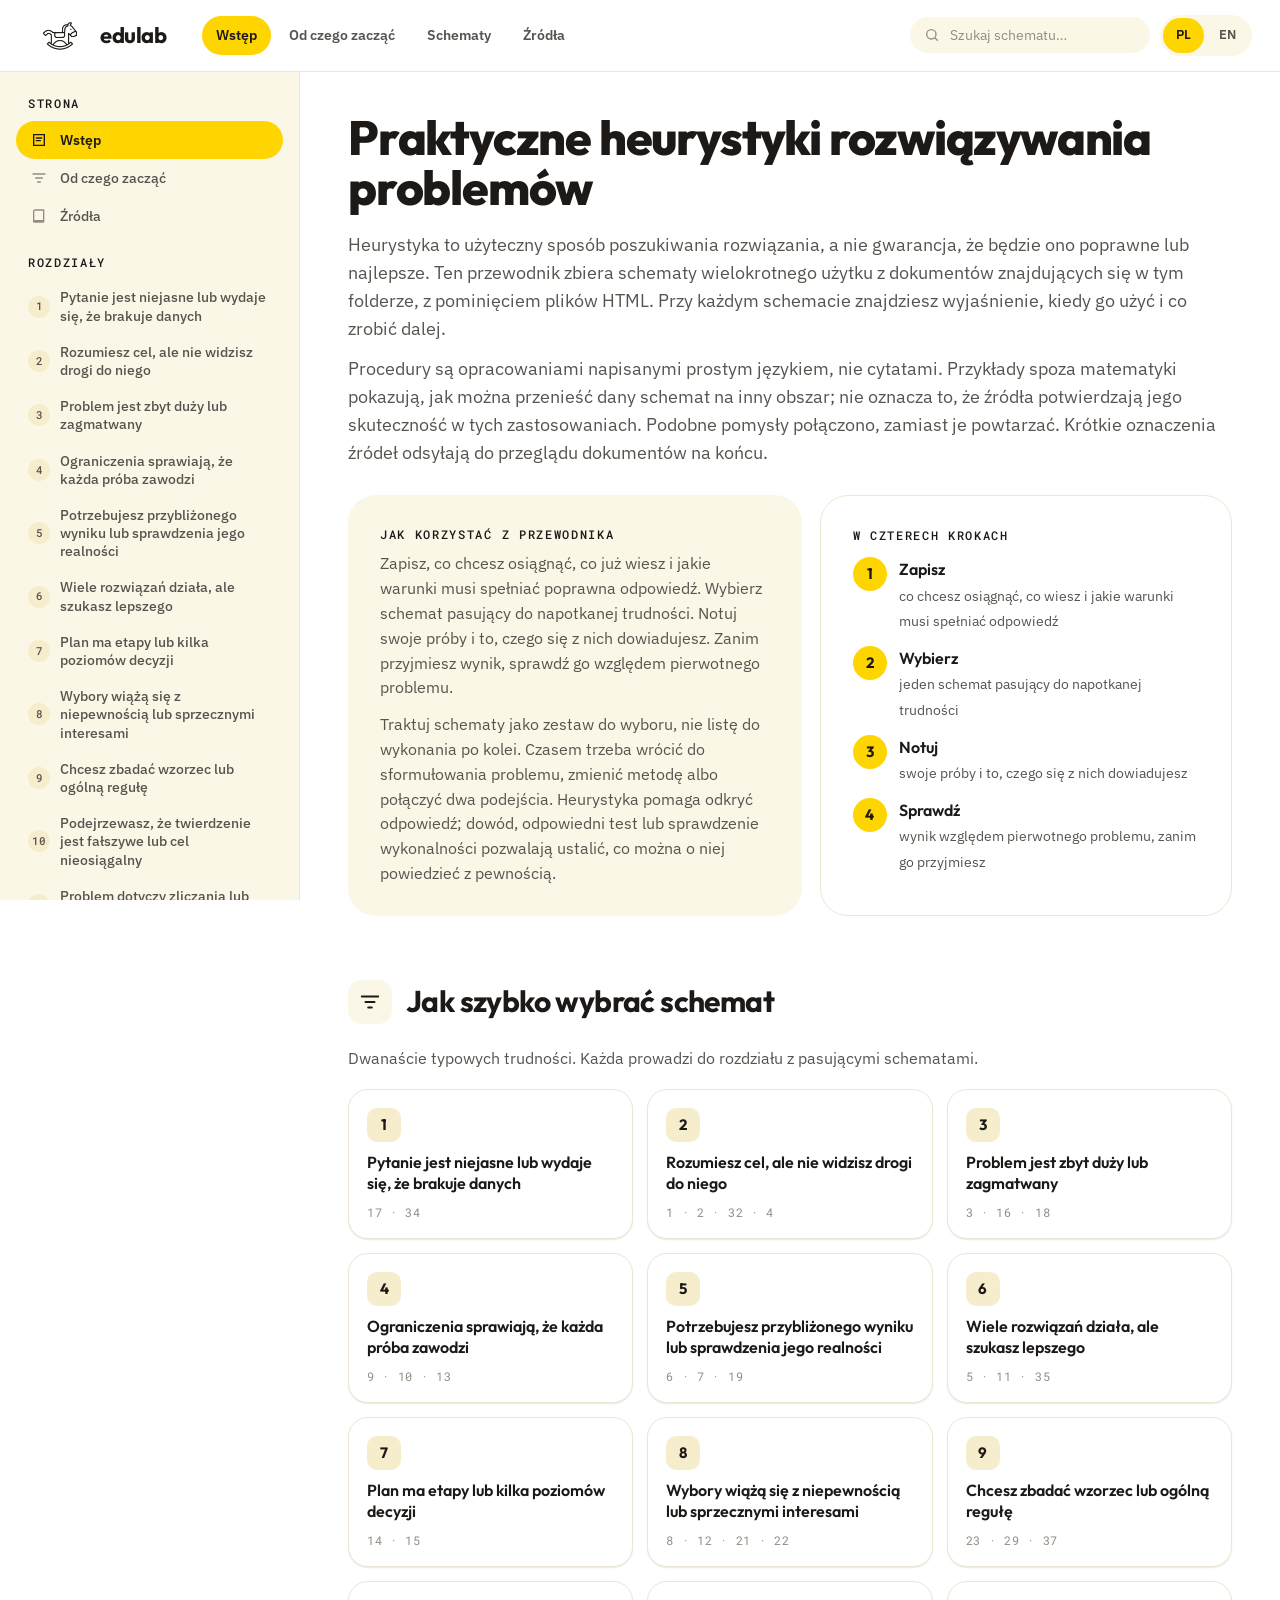
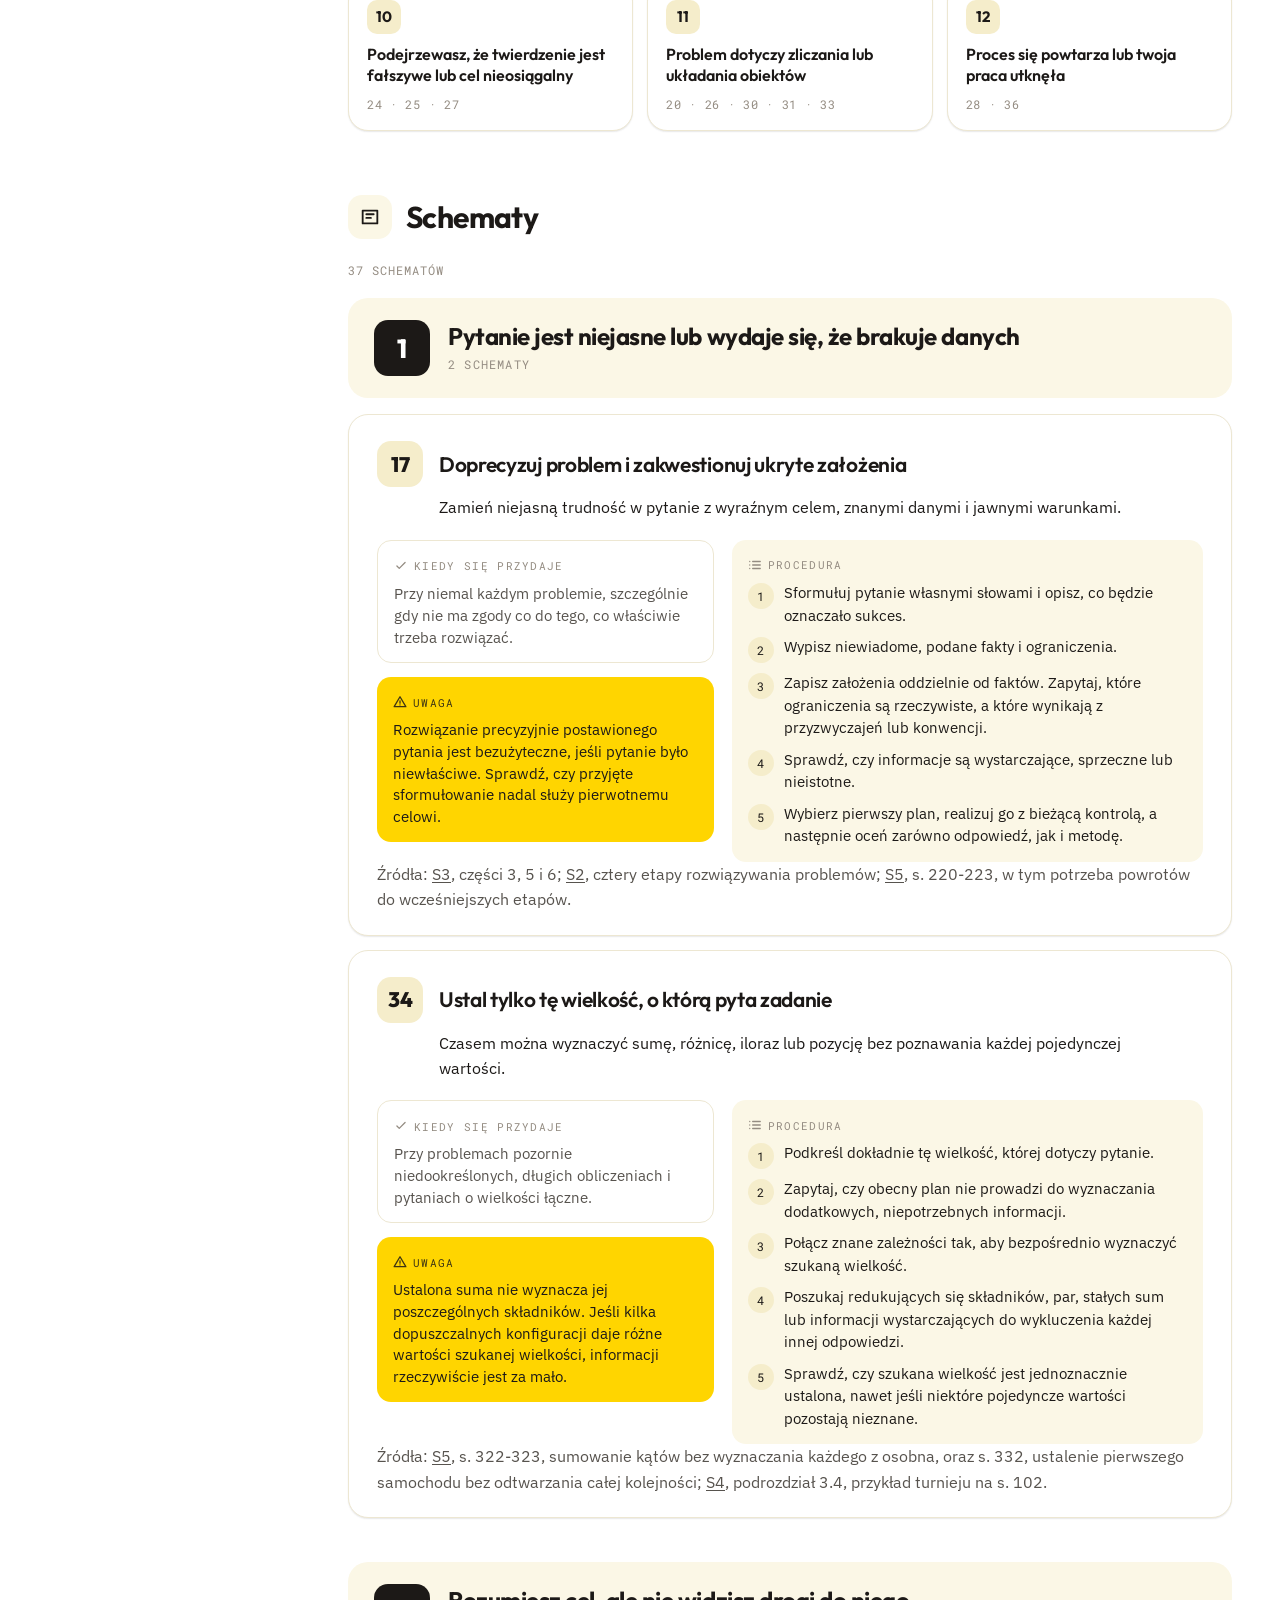
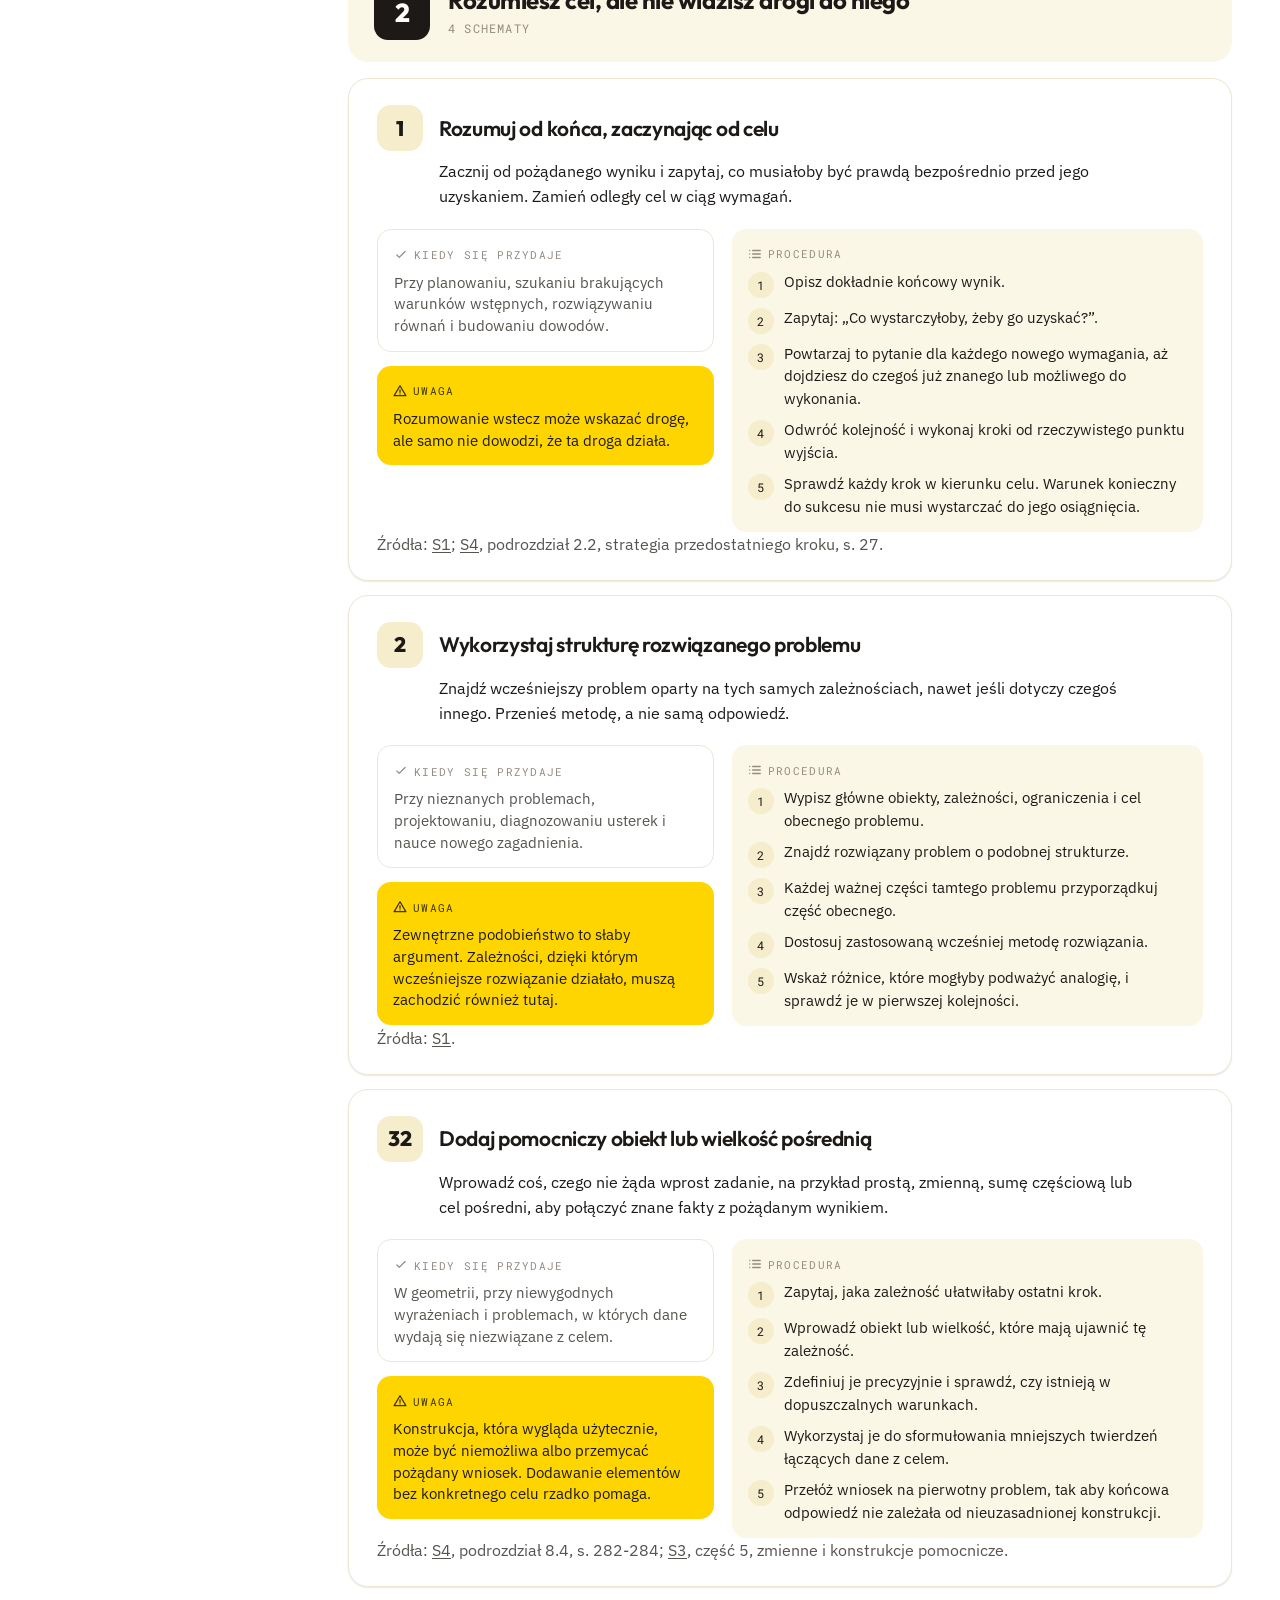
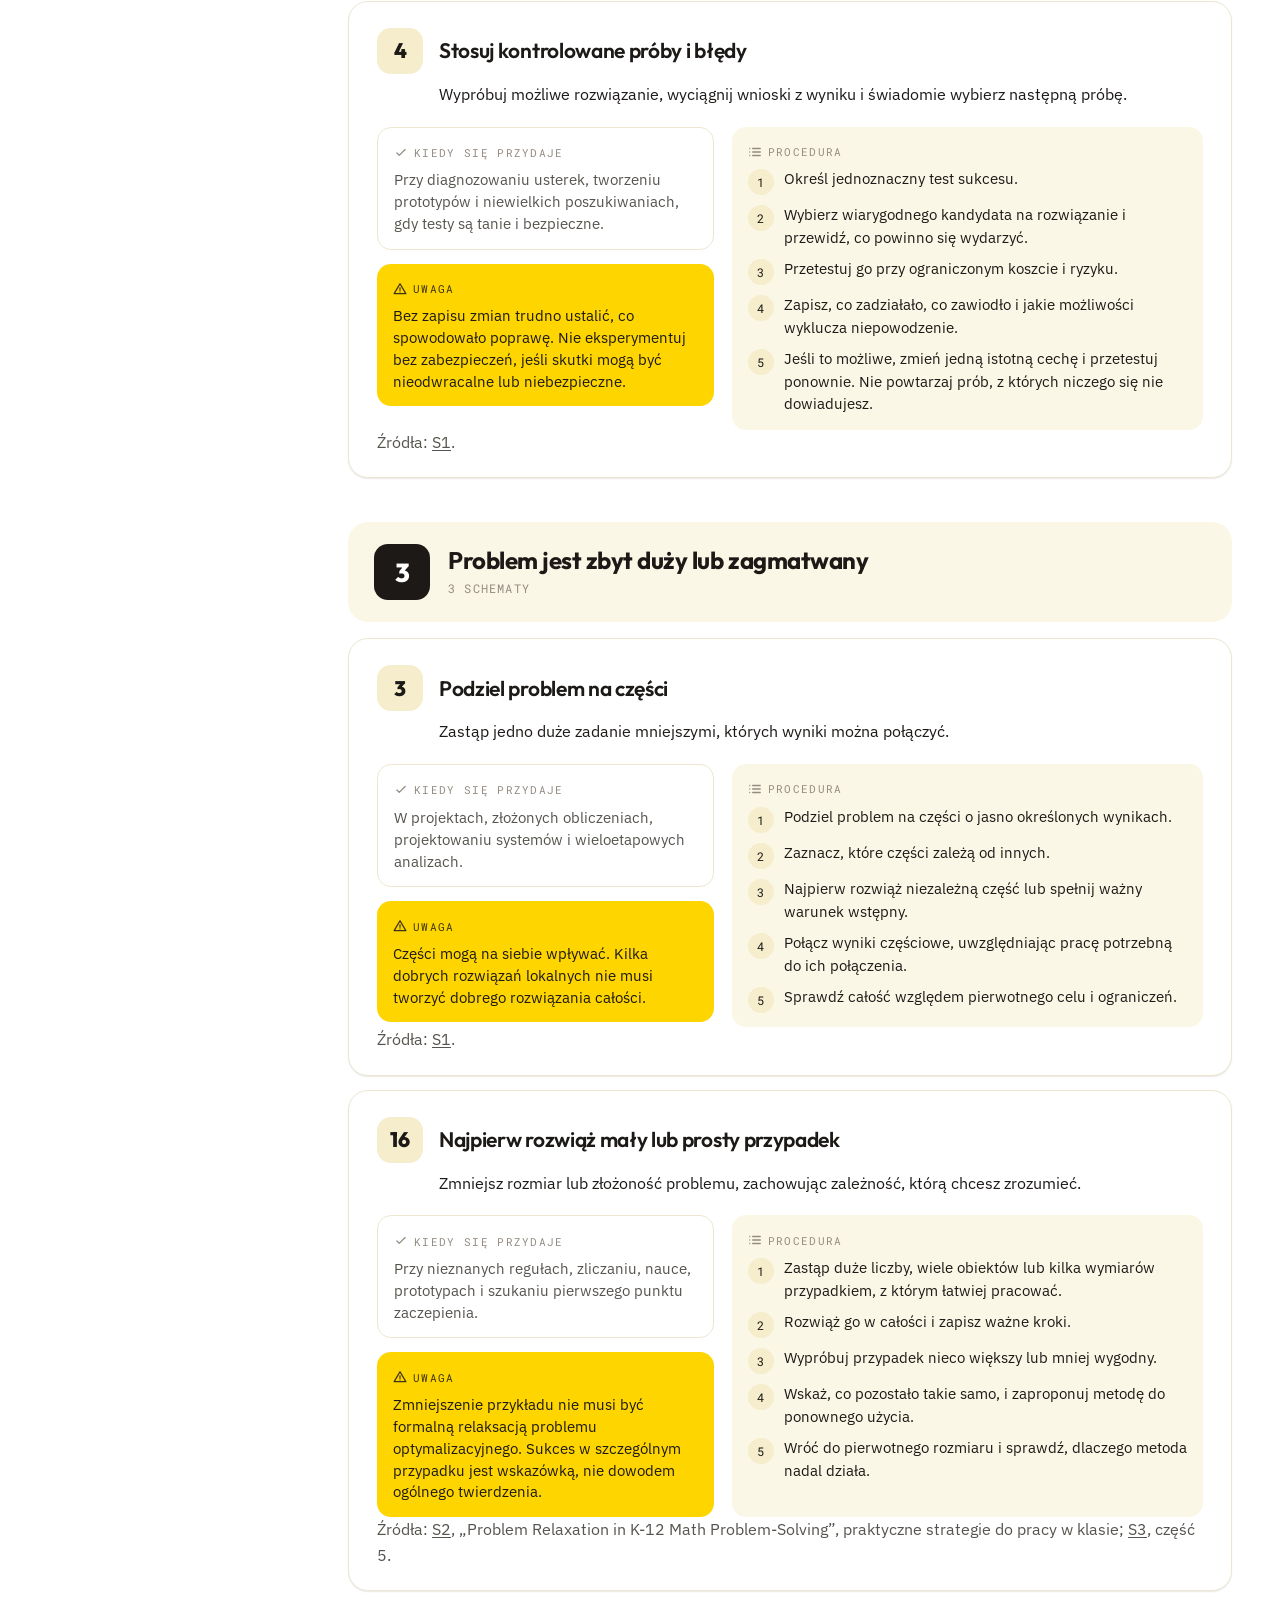
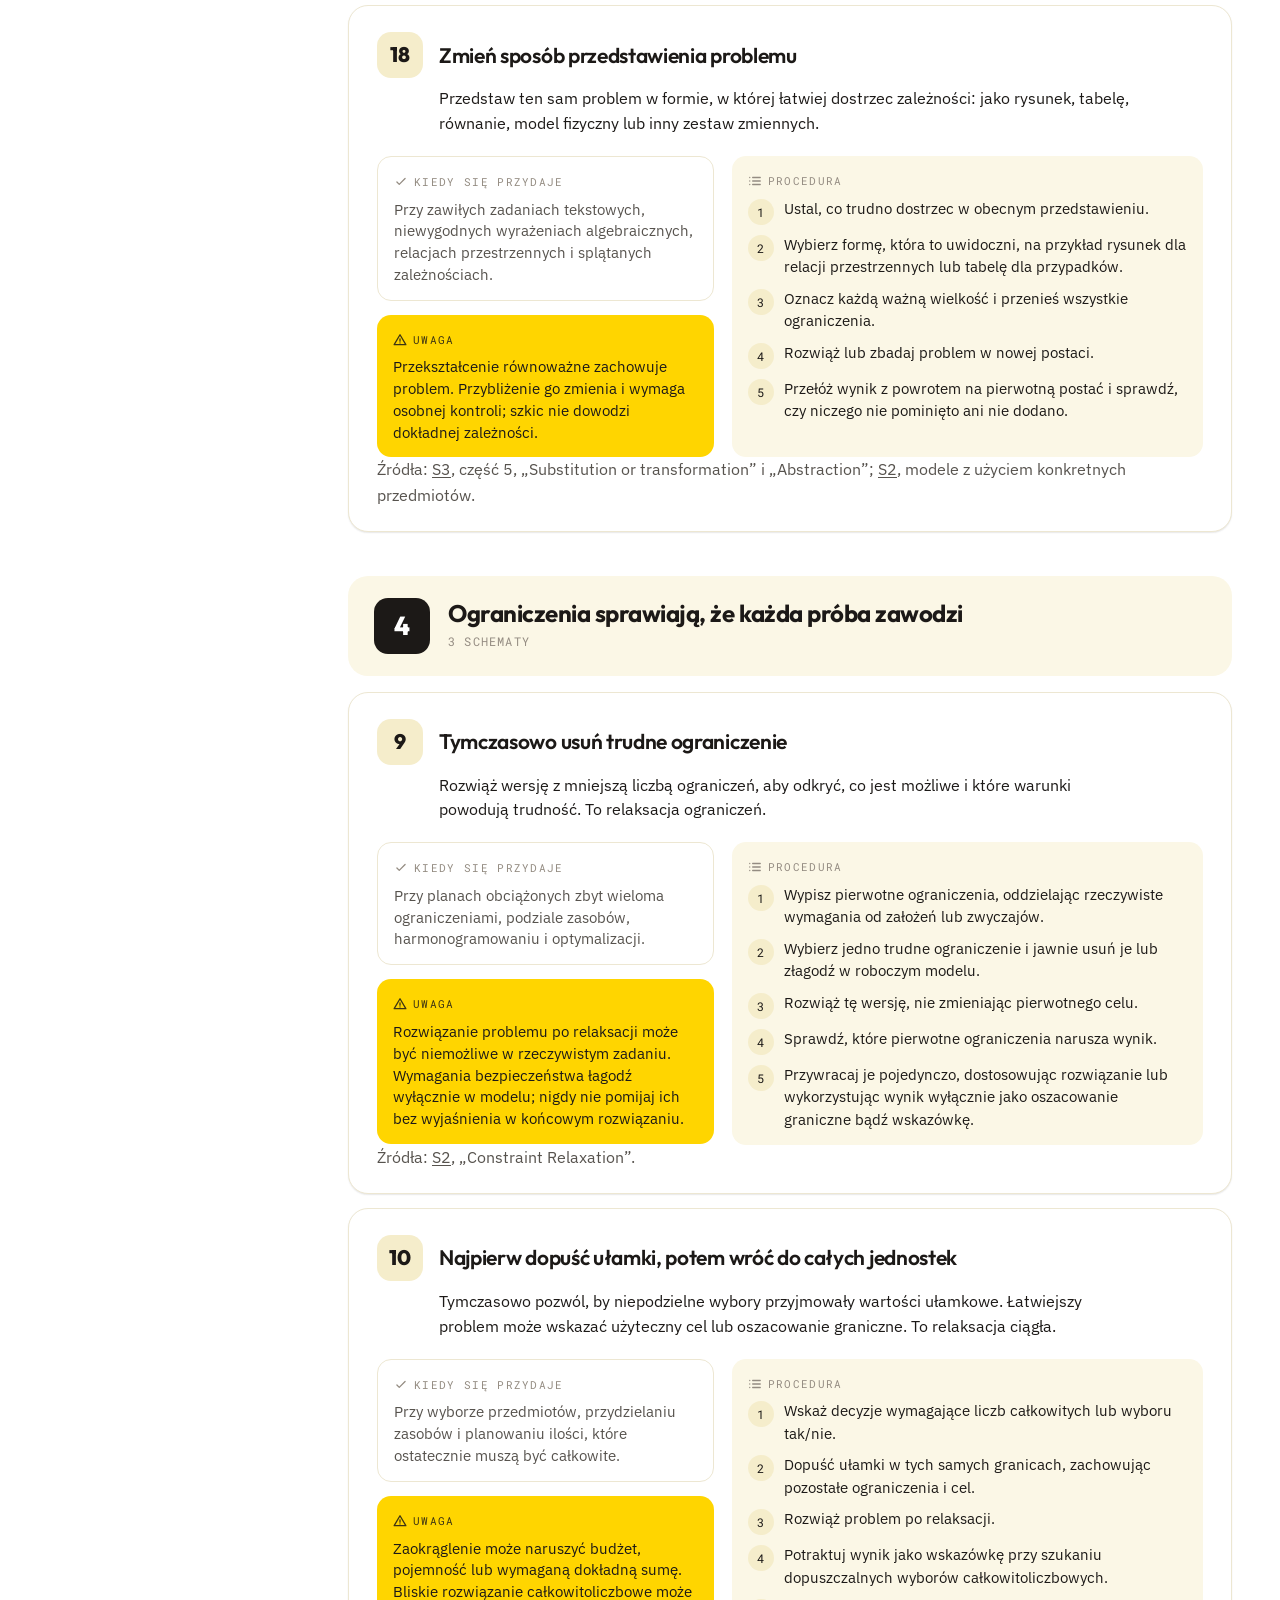
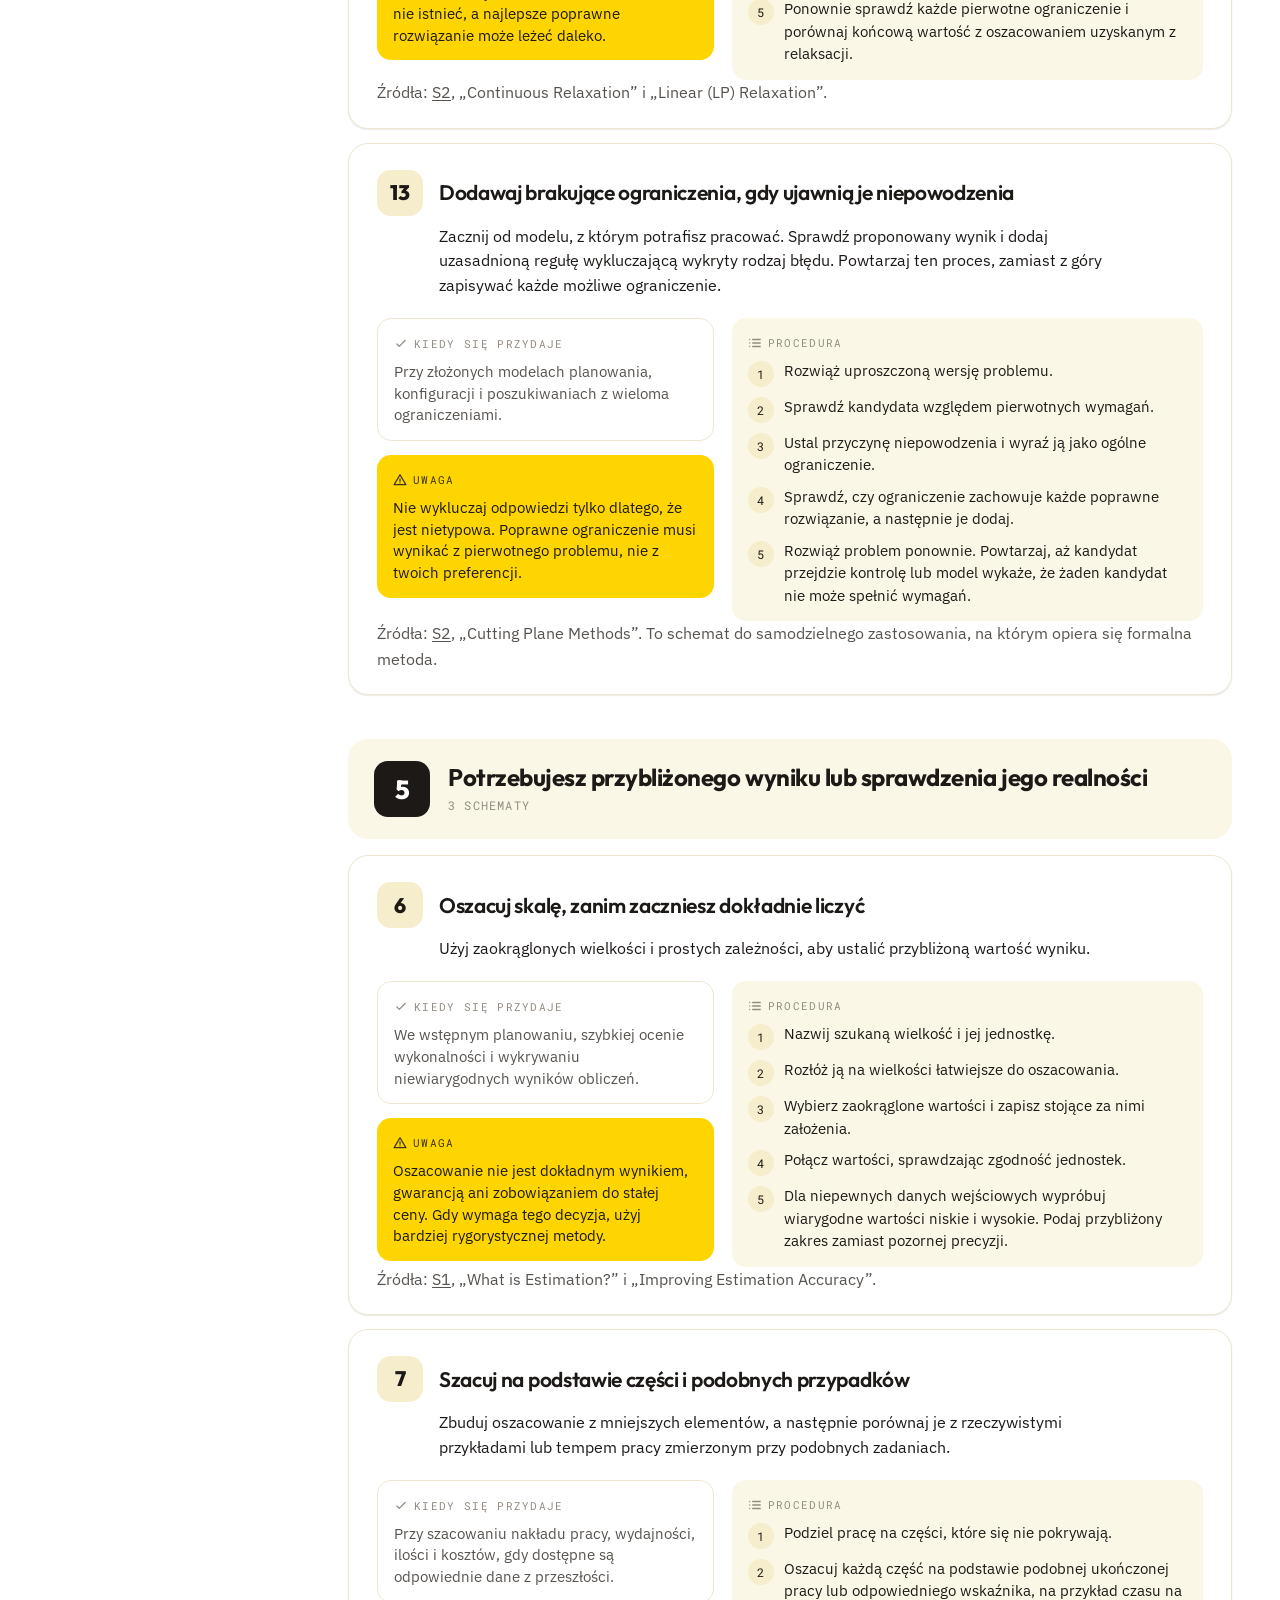
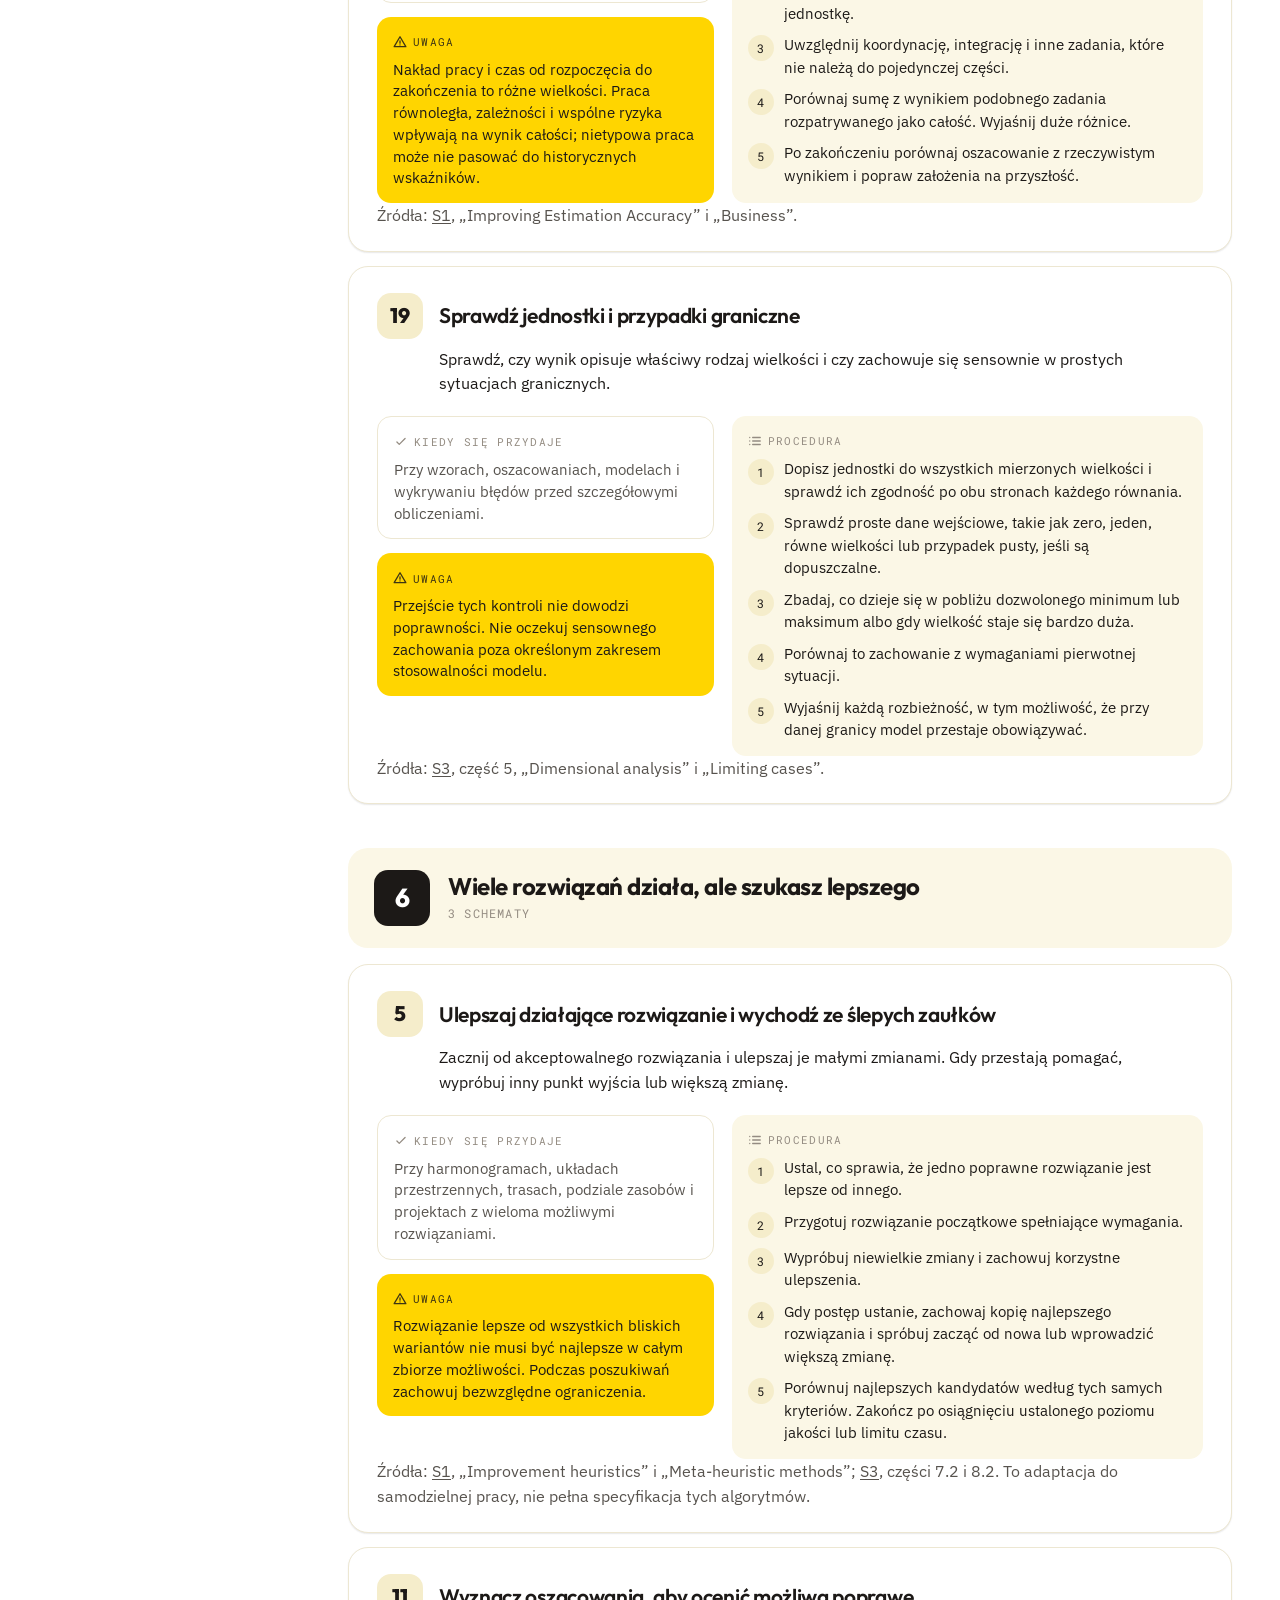
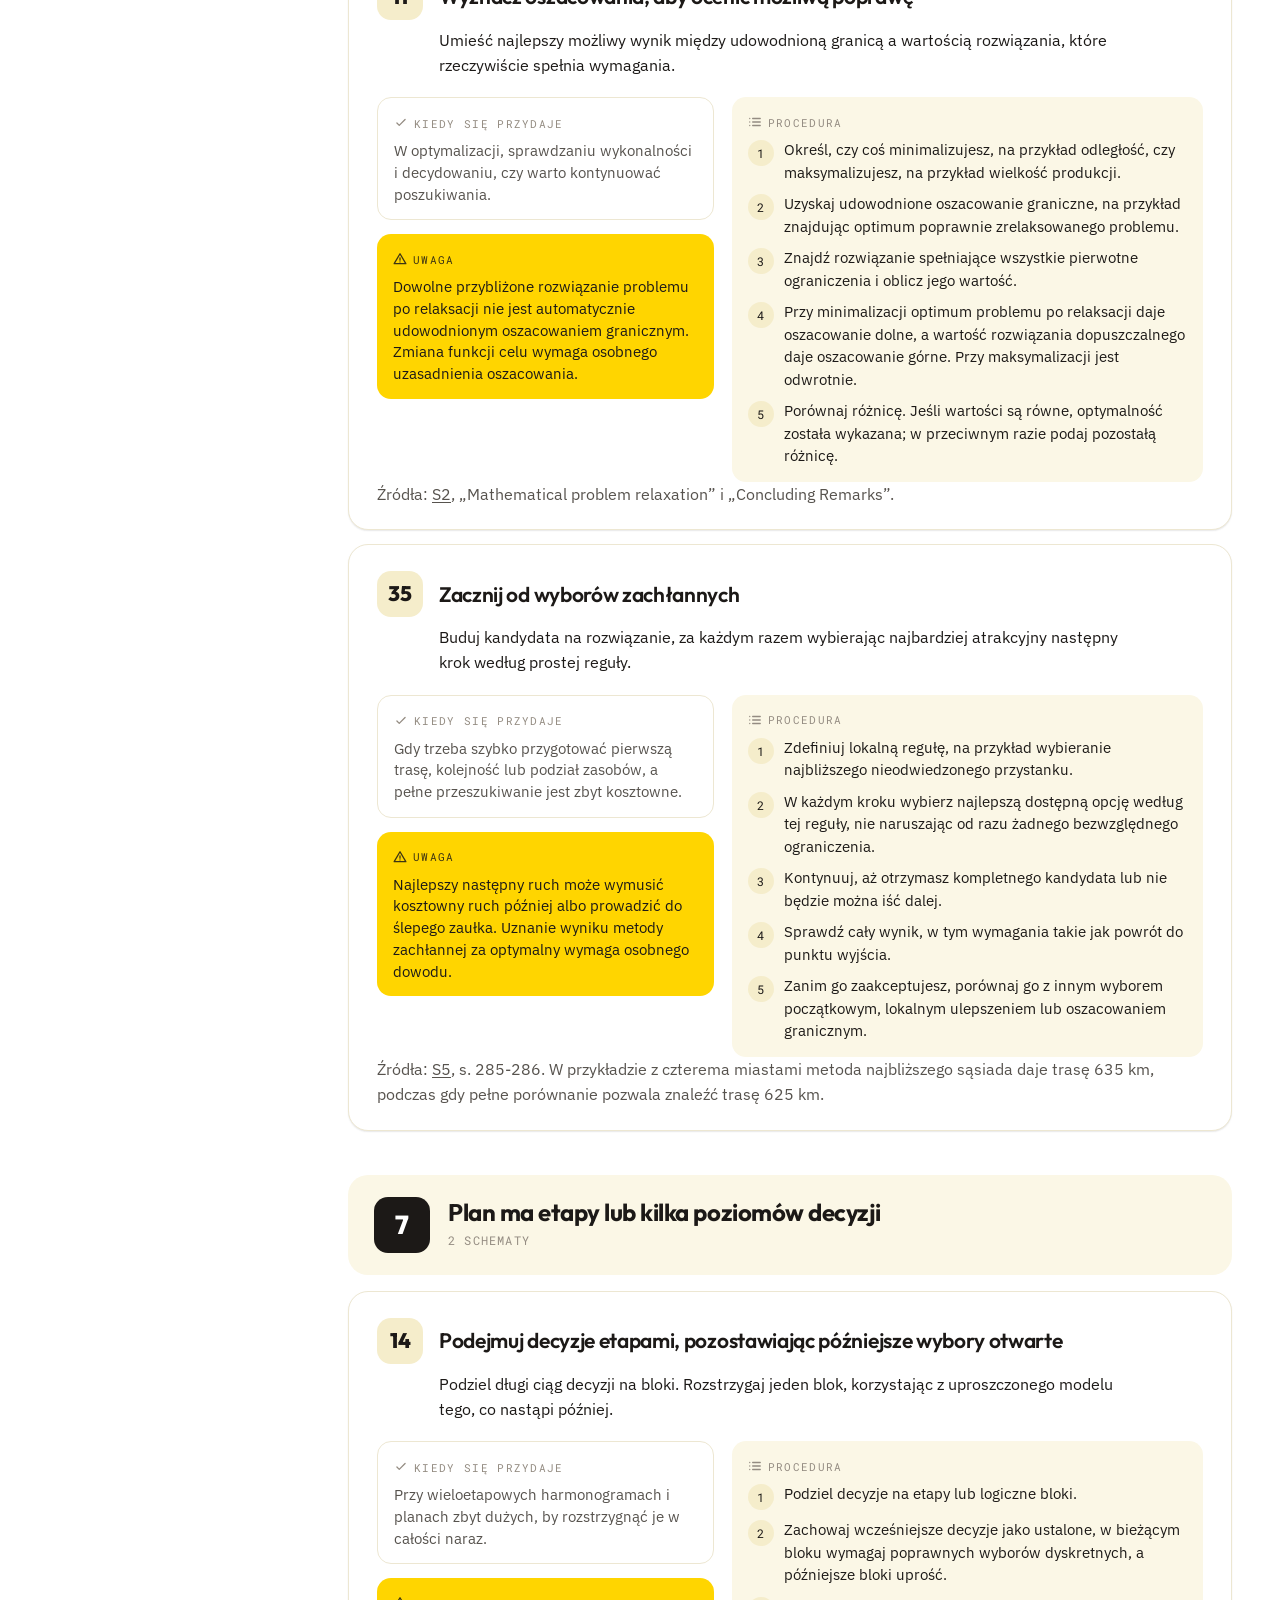
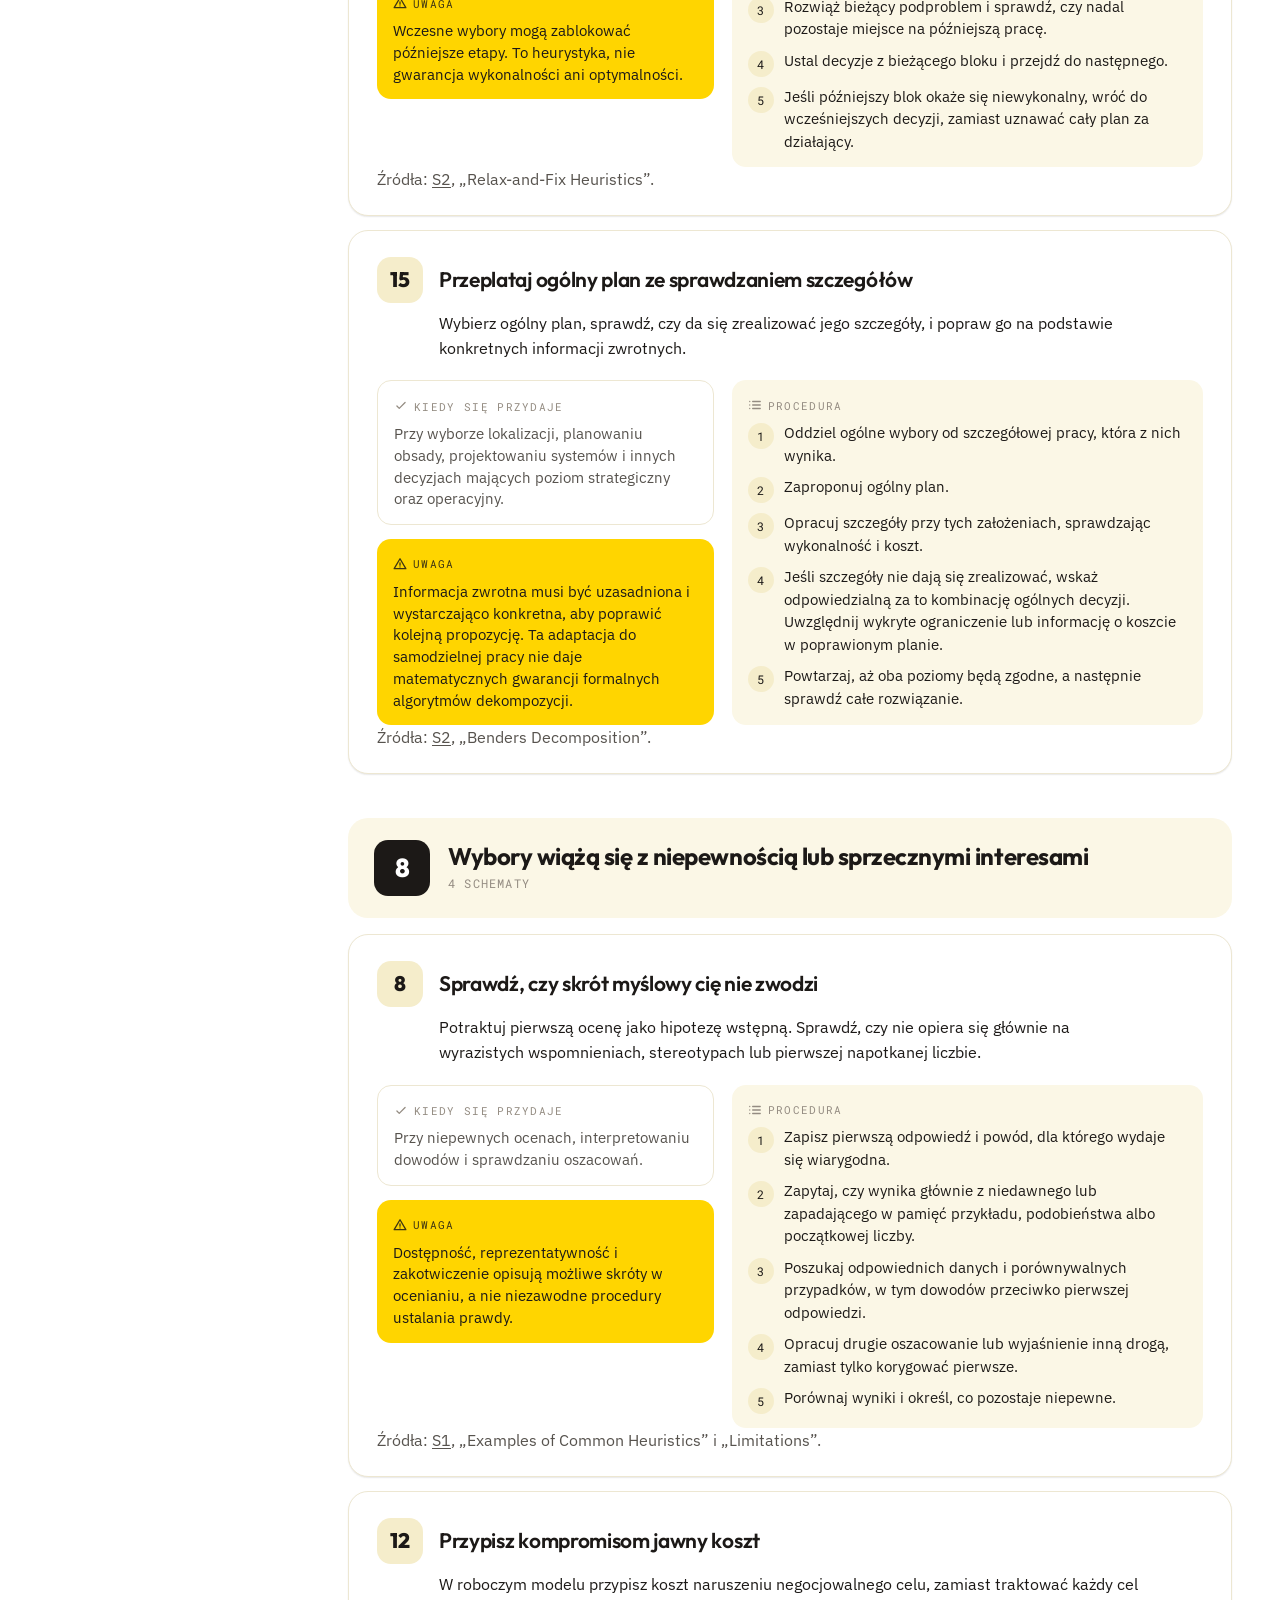
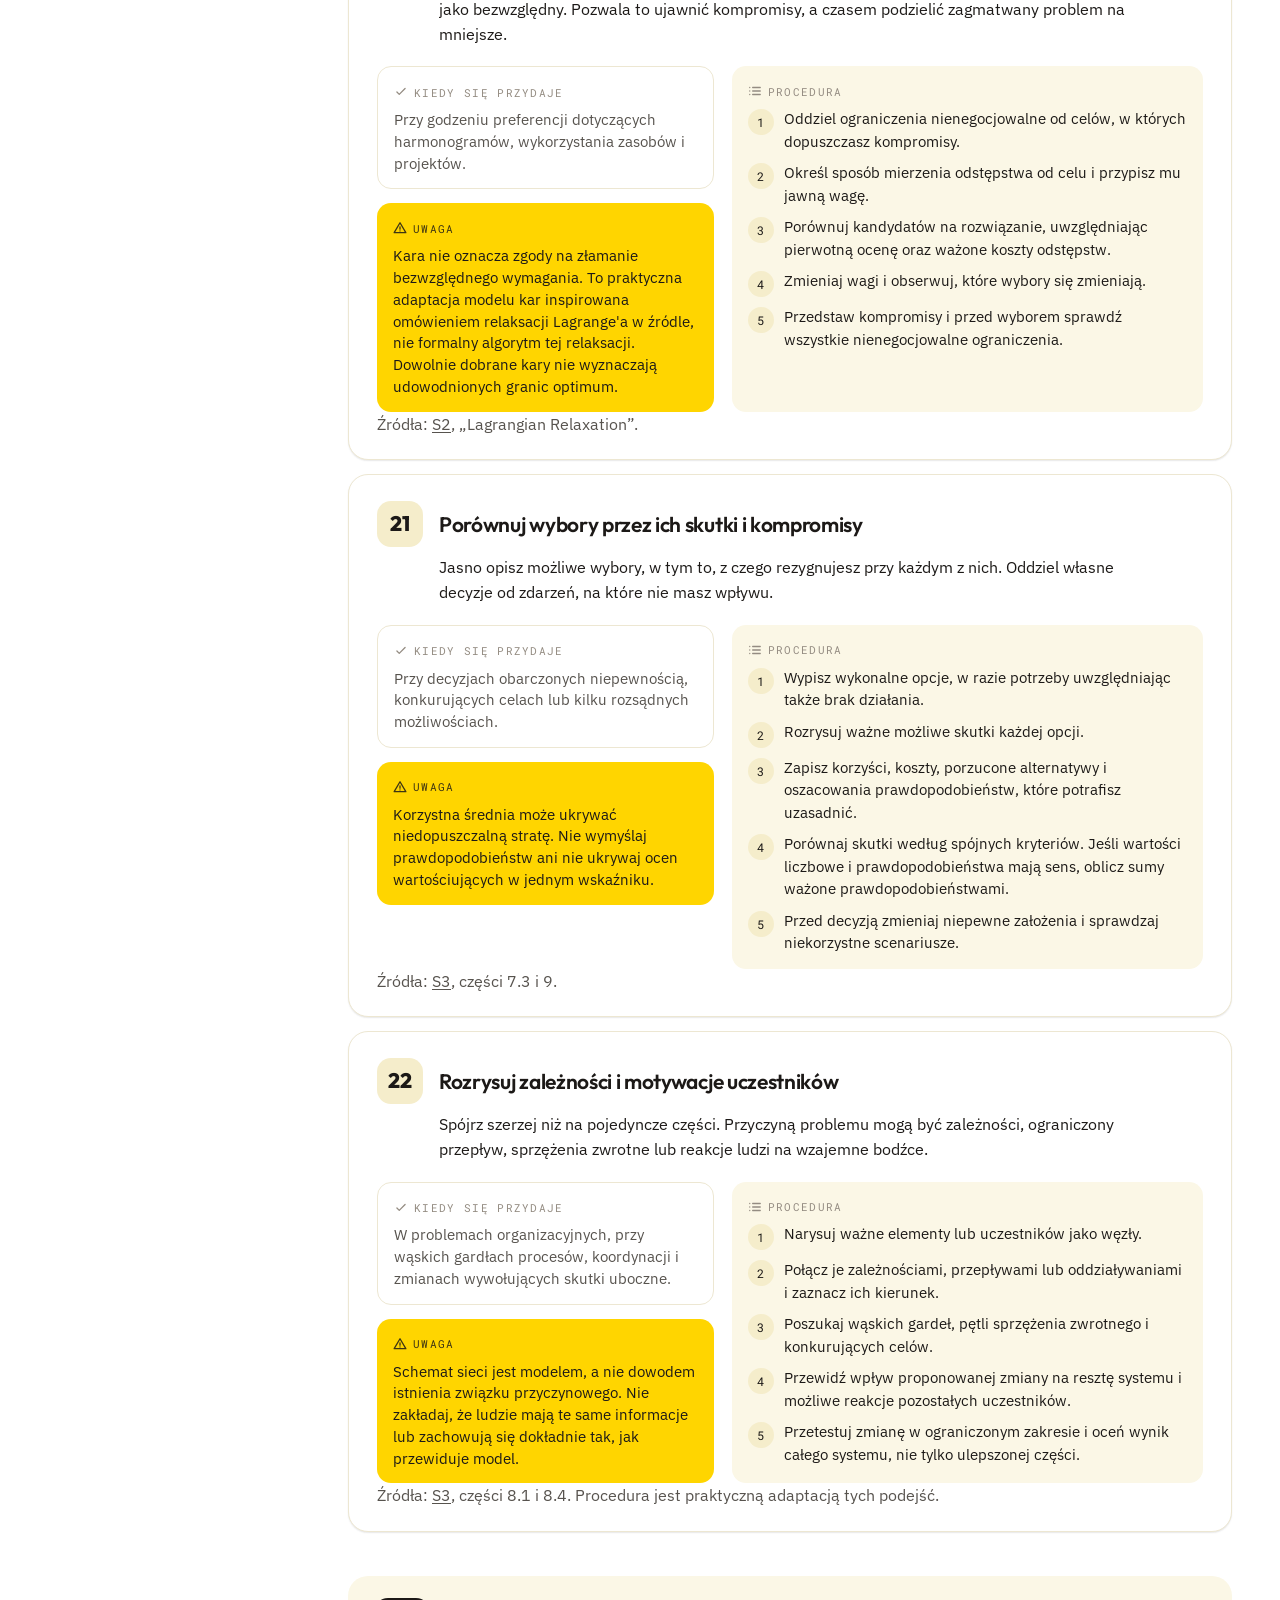
==== commit 9d663229: "Tone down colour: yellow accent only for active nav and warnings Chapter colour bands, coloured badg" ====
--- a/heuristics.html
+++ b/heuristics.html
@@ -39,13 +39,7 @@
   --shadow-lg: 0 16px 40px rgba(33,30,26,.12), 0 3px 8px rgba(33,30,26,.06);
   --shadow-primary: 0 8px 22px color-mix(in srgb, var(--yellow) 30%, transparent);
 
-  /* chapter colours: six hues cycled across the twelve chapters */
-  --c1: var(--blue);       --c1-ink: var(--blue-ink);
-  --c2: var(--green);      --c2-ink: var(--green-ink);
-  --c3: var(--play-grape); --c3-ink: var(--paper);
-  --c4: var(--play-berry); --c4-ink: var(--paper);
-  --c5: var(--yellow);     --c5-ink: var(--yellow-ink);
-  --c6: var(--ink);        --c6-ink: var(--paper);
+    --c: var(--ink); --c-ink: var(--paper);   /* number badges */
 
   --header-h: 72px;
   --side-w: 300px;
@@ -96,10 +90,11 @@
 .edu .side-link { display: flex; align-items: center; gap: 10px; padding: 8px 12px; border-radius: var(--r-pill); color: var(--ink-2); font-size: 14px; font-weight: 500; text-decoration: none; line-height: 1.3; transition: background .15s, color .15s; }
 .side-link:hover { background: var(--paper-3); color: var(--ink); }
 .side-link[aria-current="true"] { background: var(--yellow); color: var(--yellow-ink); font-weight: 600; }
-.side-link .dot { flex: none; width: 22px; height: 22px; border-radius: var(--r-pill); background: var(--c); color: var(--c-ink); font-family: var(--font-mono); font-size: 11px; display: grid; place-items: center; }
+.side-link .dot { flex: none; width: 22px; height: 22px; border-radius: var(--r-pill); background: var(--paper-3); color: var(--ink-2); font-family: var(--font-mono); font-size: 11px; display: grid; place-items: center; }
 .side-link .ico { flex: none; width: 22px; height: 22px; display: grid; place-items: center; color: var(--ink-3); }
 .side-link .ico svg { width: 16px; height: 16px; }
 .side-link[aria-current="true"] .ico { color: var(--yellow-ink); }
+.side-link[aria-current="true"] .dot { background: var(--ink); color: var(--paper); }
 .side-group { margin: 2px 0; }
 .side-sub { list-style: none; margin: 2px 0 6px; padding: 0 0 0 26px; display: none; }
 .side-group[data-open="true"] .side-sub { display: block; }
@@ -114,7 +109,7 @@
 section.block { margin-top: 64px; }
 .section-head { display: flex; align-items: center; gap: 14px; margin-bottom: 22px; }
 .section-head h2 { font-weight: 700; font-size: 30px; letter-spacing: -.02em; line-height: 1.1; }
-.section-head .ico { width: 44px; height: 44px; border-radius: var(--r-md); display: grid; place-items: center; color: var(--paper); flex: none; }
+.section-head .ico { width: 44px; height: 44px; border-radius: var(--r-md); display: grid; place-items: center; color: var(--ink); background: var(--paper-2); flex: none; }
 .section-head .ico svg { width: 22px; height: 22px; }
 
 /* ─── Intro ─── */
@@ -122,10 +117,10 @@
 .hero .lead { font-size: 17.5px; }
 .hero-grid { margin-top: 28px; display: grid; grid-template-columns: 1.1fr 1fr; gap: 18px; }
 .panel { border-radius: var(--r-xl); padding: 30px 32px; }
-.panel-blue { background: var(--blue); color: var(--blue-ink); }
-.panel-blue .edu-overline { color: rgba(255,255,255,.7); margin-bottom: 8px; }
-.panel-blue p { font-size: 16.5px; line-height: 1.55; }
-.panel-sand { background: var(--paper-2); }
+.panel-blue { background: var(--paper-2); }
+.panel-blue .edu-overline { color: var(--ink-3); margin-bottom: 8px; }
+.panel-blue p { font-size: 16px; line-height: 1.55; }
+.panel-sand { background: var(--surface); border: 1px solid var(--line); }
 .panel-sand .edu-overline { color: var(--ink-3); margin-bottom: 12px; }
 .howto-steps { list-style: none; margin: 0; padding: 0; display: grid; gap: 12px; }
 .howto-steps li { display: grid; grid-template-columns: 34px 1fr; gap: 12px; align-items: start; }
@@ -133,16 +128,11 @@
 .howto-steps strong { display: block; font-family: var(--font-display); font-weight: 600; font-size: 16px; color: var(--ink); }
 .howto-steps span { font-size: 14px; color: var(--ink-2); line-height: 1.45; }
 
-/* ─── Legend ─── */
-.legend { display: flex; flex-wrap: wrap; gap: 10px; margin-top: 22px; }
-.legend span { display: inline-flex; align-items: center; gap: 8px; font-size: 13.5px; color: var(--ink-2); background: var(--surface); border: 1px solid var(--line); border-radius: var(--r-pill); padding: 6px 12px 6px 6px; }
-.legend i { width: 22px; height: 22px; border-radius: var(--r-pill); display: grid; place-items: center; font-style: normal; font-family: var(--font-mono); font-size: 10px; }
-
 /* ─── Chapter chooser ─── */
 .chooser { display: grid; grid-template-columns: repeat(3, 1fr); gap: 14px; }
 .edu .chooser a { display: flex; flex-direction: column; gap: 10px; background: var(--surface); border: 1px solid var(--line); border-radius: var(--r-lg); padding: 18px 18px 16px; text-decoration: none; color: var(--ink); box-shadow: var(--shadow-sm); transition: box-shadow .2s; }
 .chooser a:hover { box-shadow: var(--shadow-md); }
-.chooser .badge { width: 34px; height: 34px; border-radius: var(--r-sm); background: var(--c); color: var(--c-ink); font-family: var(--font-display); font-weight: 700; font-size: 15px; display: grid; place-items: center; }
+.chooser .badge { width: 34px; height: 34px; border-radius: var(--r-sm); background: var(--paper-3); color: var(--ink); font-family: var(--font-display); font-weight: 700; font-size: 15px; display: grid; place-items: center; }
 .chooser strong { font-family: var(--font-display); font-weight: 600; font-size: 16px; line-height: 1.3; color: var(--ink); }
 .chooser small { font-family: var(--font-mono); font-size: 11.5px; letter-spacing: .06em; color: var(--ink-3); }
 
@@ -151,43 +141,42 @@
 .status button { font-family: var(--font-sans); font-weight: 600; font-size: 13px; letter-spacing: 0; text-transform: none; color: var(--ink); background: var(--paper-2); border: 0; border-radius: var(--r-pill); padding: 6px 12px; cursor: pointer; }
 .chapter { margin-top: 44px; }
 .chapter:first-child { margin-top: 0; }
-.chapter-head { display: grid; grid-template-columns: 56px 1fr; gap: 18px; align-items: center; background: var(--c); color: var(--c-ink); border-radius: var(--r-lg); padding: 22px 26px; margin-bottom: 16px; }
-.chapter-head .n { width: 56px; height: 56px; border-radius: var(--r-md); background: rgba(255,255,255,.22); font-family: var(--font-display); font-weight: 800; font-size: 26px; display: grid; place-items: center; }
-.chapter-head[data-light="true"] .n { background: rgba(28,25,23,.12); }
+.chapter-head { display: grid; grid-template-columns: 56px 1fr; gap: 18px; align-items: center; background: var(--paper-2); color: var(--ink); border-radius: var(--r-lg); padding: 22px 26px; margin-bottom: 16px; }
+.chapter-head .n { width: 56px; height: 56px; border-radius: var(--r-md); background: var(--ink); color: var(--paper); font-family: var(--font-display); font-weight: 800; font-size: 26px; display: grid; place-items: center; }
 .chapter-head h2 { font-weight: 700; font-size: 24px; letter-spacing: -.02em; line-height: 1.15; color: inherit; }
-.chapter-head small { display: block; font-family: var(--font-mono); font-size: 12px; letter-spacing: .1em; text-transform: uppercase; opacity: .8; margin-top: 4px; }
+.chapter-head small { display: block; font-family: var(--font-mono); font-size: 12px; letter-spacing: .1em; text-transform: uppercase; color: var(--ink-3); margin-top: 4px; }
 
 .scheme { background: var(--surface); border: 1px solid var(--line); border-radius: var(--r-lg); box-shadow: var(--shadow-sm); padding: 26px 28px 22px; margin-top: 14px; }
 .scheme.flash { animation: flash 1.8s ease both; }
 @keyframes flash { 0% { box-shadow: 0 0 0 4px var(--yellow); } 100% { box-shadow: var(--shadow-sm); } }
 .scheme .head { display: grid; grid-template-columns: 46px 1fr; gap: 8px 16px; align-items: center; }
-.scheme .num { width: 46px; height: 46px; border-radius: var(--r-md); background: var(--c); color: var(--c-ink); font-family: var(--font-display); font-weight: 800; font-size: 21px; display: grid; place-items: center; }
+.scheme .num { width: 46px; height: 46px; border-radius: var(--r-md); background: var(--paper-3); color: var(--ink); font-family: var(--font-display); font-weight: 800; font-size: 21px; display: grid; place-items: center; }
 .scheme h3 { font-weight: 600; font-size: 21px; letter-spacing: -.015em; line-height: 1.2; }
 .scheme .desc { grid-column: 2; font-size: 16px; color: var(--ink); line-height: 1.55; max-width: 70ch; }
 .s-grid { display: grid; grid-template-columns: minmax(0, 5fr) minmax(0, 7fr); gap: 18px; margin-top: 20px; }
 .s-side { display: grid; gap: 14px; align-content: start; }
 .box { border-radius: var(--r-md); padding: 14px 16px; }
-.box-green { background: var(--green); color: var(--green-ink); }
+.box-plain { background: var(--surface); border: 1px solid var(--line); }
 .box-yellow { background: var(--yellow); color: var(--yellow-ink); }
 .box-steps { background: var(--paper-2); }
 .tag { display: inline-flex; align-items: center; gap: 6px; font-family: var(--font-mono); font-size: 11px; letter-spacing: .12em; text-transform: uppercase; margin-bottom: 8px; }
 .tag svg { width: 14px; height: 14px; }
 .box p { font-size: 14.5px; line-height: 1.5; }
-.box-green .tag, .box-yellow .tag { color: inherit; opacity: .85; }
-.box-steps .tag { color: var(--blue-600); }
+.box-plain .tag, .box-steps .tag { color: var(--ink-3); }
+.box-yellow .tag { color: inherit; opacity: .85; }
 .steps { list-style: none; margin: 0; padding: 0; display: grid; gap: 9px; counter-reset: step; }
 .steps li { display: grid; grid-template-columns: 26px 1fr; gap: 10px; align-items: start; font-size: 15px; line-height: 1.5; color: var(--ink); }
-.steps li::before { counter-increment: step; content: counter(step); width: 26px; height: 26px; border-radius: var(--r-pill); background: var(--blue); color: var(--blue-ink); font-family: var(--font-mono); font-size: 12px; display: grid; place-items: center; margin-top: 1px; }
+.steps li::before { counter-increment: step; content: counter(step); width: 26px; height: 26px; border-radius: var(--r-pill); background: var(--paper-3); color: var(--ink); font-family: var(--font-mono); font-size: 12px; display: grid; place-items: center; margin-top: 1px; }
 .src { margin-top: 16px; font-size: 13px; color: var(--ink-3); }
 .src a { color: var(--ink-2); }
 .empty { padding: 48px 20px; text-align: center; color: var(--ink-3); border: 1px dashed var(--line-2); border-radius: var(--r-lg); }
 
 /* ─── Sources ─── */
 .source { display: grid; grid-template-columns: 56px 1fr; gap: 18px; background: var(--surface); border: 1px solid var(--line); border-radius: var(--r-lg); padding: 22px 24px; box-shadow: var(--shadow-sm); margin-top: 14px; }
-.source .code { width: 56px; height: 56px; border-radius: var(--r-md); background: var(--ink); color: var(--paper); font-family: var(--font-display); font-weight: 800; font-size: 20px; display: grid; place-items: center; }
+.source .code { width: 56px; height: 56px; border-radius: var(--r-md); background: var(--paper-3); color: var(--ink); font-family: var(--font-display); font-weight: 800; font-size: 20px; display: grid; place-items: center; }
 .source h3 { font-size: 19px; font-weight: 600; margin-bottom: 8px; }
 .source dl { margin: 0; display: grid; gap: 9px; }
-.source dt { font-family: var(--font-mono); font-size: 11px; letter-spacing: .12em; text-transform: uppercase; color: var(--blue-600); }
+.source dt { font-family: var(--font-mono); font-size: 11px; letter-spacing: .12em; text-transform: uppercase; color: var(--ink-3); }
 .source dd { margin: 2px 0 0; font-size: 14.5px; line-height: 1.55; color: var(--ink-2); }
 
 footer { border-top: 1px solid var(--line); margin-top: 40px; }
@@ -248,7 +237,7 @@
       <h1 id="title"></h1>
       <div id="intro-text"></div>
       <div class="hero-grid">
-        <div class="panel panel-blue edu-block">
+        <div class="panel panel-blue">
           <p class="edu-overline" id="howH"></p>
           <div id="howBody"></div>
         </div>
@@ -257,24 +246,23 @@
           <ol class="howto-steps" id="howSteps"></ol>
         </div>
       </div>
-      <div class="legend" id="legend"></div>
     </section>
 
     <section id="chooser" class="block">
-      <div class="section-head"><span class="ico" style="background:var(--blue)"><svg viewBox="0 0 24 24" fill="none" stroke="currentColor" stroke-width="2" stroke-linecap="round" stroke-linejoin="round"><path d="M3 6h18M7 12h10M10 18h4"/></svg></span><h2 id="chooserH"></h2></div>
+      <div class="section-head"><span class="ico"><svg viewBox="0 0 24 24" fill="none" stroke="currentColor" stroke-width="2" stroke-linecap="round" stroke-linejoin="round"><path d="M3 6h18M7 12h10M10 18h4"/></svg></span><h2 id="chooserH"></h2></div>
       <p data-t="chooserP" style="margin-bottom:18px"></p>
       <div class="chooser" id="chooserGrid"></div>
     </section>
 
     <section id="schemes" class="block">
-      <div class="section-head"><span class="ico" style="background:var(--green)"><svg viewBox="0 0 24 24" fill="none" stroke="currentColor" stroke-width="2" stroke-linecap="round" stroke-linejoin="round"><path d="M4 5h16v14H4zM8 9h8M8 13h5"/></svg></span><h2 id="schemesH"></h2></div>
+      <div class="section-head"><span class="ico"><svg viewBox="0 0 24 24" fill="none" stroke="currentColor" stroke-width="2" stroke-linecap="round" stroke-linejoin="round"><path d="M4 5h16v14H4zM8 9h8M8 13h5"/></svg></span><h2 id="schemesH"></h2></div>
       <div class="status"><span id="status" aria-live="polite"></span><button id="clearBtn" hidden></button></div>
       <div id="chapters"></div>
       <div class="empty" id="empty" hidden></div>
     </section>
 
     <section id="sources" class="block">
-      <div class="section-head"><span class="ico" style="background:var(--ink)"><svg viewBox="0 0 24 24" fill="none" stroke="currentColor" stroke-width="2" stroke-linecap="round" stroke-linejoin="round"><path d="M4 19V5a2 2 0 0 1 2-2h13v16H6a2 2 0 0 0-2 2zm0 0a2 2 0 0 0 2 2h13"/></svg></span><h2 id="sourcesH"></h2></div>
+      <div class="section-head"><span class="ico"><svg viewBox="0 0 24 24" fill="none" stroke="currentColor" stroke-width="2" stroke-linecap="round" stroke-linejoin="round"><path d="M4 19V5a2 2 0 0 1 2-2h13v16H6a2 2 0 0 0-2 2zm0 0a2 2 0 0 0 2 2h13"/></svg></span><h2 id="sourcesH"></h2></div>
       <p id="sourcesIntro" style="max-width:80ch"></p>
       <div id="sourceList"></div>
     </section>
@@ -295,7 +283,6 @@
     searchLabel: 'Szukaj w schematach', searchPh: 'Szukaj schematu…',
     stepsH: 'W czterech krokach',
     howSteps: [['Zapisz', 'co chcesz osiągnąć, co wiesz i jakie warunki musi spełniać odpowiedź'], ['Wybierz', 'jeden schemat pasujący do napotkanej trudności'], ['Notuj', 'swoje próby i to, czego się z nich dowiadujesz'], ['Sprawdź', 'wynik względem pierwotnego problemu, zanim go przyjmiesz']],
-    legend: [['green', 'Kiedy się przydaje'], ['blue', 'Procedura w 5 krokach'], ['yellow', 'Uwaga: gdzie schemat zawodzi']],
     chooserP: 'Dwanaście typowych trudności. Każda prowadzi do rozdziału z pasującymi schematami.',
     sideChapters: 'Rozdziały', sideOther: 'Strona',
     schemesIn: n => `${n} ${n === 1 ? 'schemat' : n < 5 ? 'schematy' : 'schematów'}`,
@@ -308,7 +295,6 @@
     searchLabel: 'Search schemes', searchPh: 'Search schemes…',
     stepsH: 'In four steps',
     howSteps: [['Write down', 'what you want to achieve, what you know, and what a valid answer must satisfy'], ['Choose', 'one scheme that matches your obstacle'], ['Record', 'what you try and what it teaches you'], ['Check', 'the result against the original problem before accepting it']],
-    legend: [['green', 'Useful for'], ['blue', 'Procedure in 5 steps'], ['yellow', 'Watch out: where the scheme fails']],
     chooserP: 'Twelve typical obstacles. Each one leads to a chapter with the matching schemes.',
     sideChapters: 'Chapters', sideOther: 'Page',
     schemesIn: n => `${n} scheme${n === 1 ? '' : 's'}`,
@@ -326,14 +312,13 @@
   chooser: '<svg viewBox="0 0 24 24" fill="none" stroke="currentColor" stroke-width="2" stroke-linecap="round"><path d="M3 6h18M7 12h10M10 18h4"/></svg>',
   sources: '<svg viewBox="0 0 24 24" fill="none" stroke="currentColor" stroke-width="2" stroke-linecap="round" stroke-linejoin="round"><path d="M4 19V5a2 2 0 0 1 2-2h13v16H6a2 2 0 0 0-2 2zm0 0a2 2 0 0 0 2 2h13"/></svg>',
 };
-const cIdx = k => ((k - 1) % 6) + 1;
 
 // ─── State ───
 const state = { lang: 'pl', query: '' };
 
 // ─── DOM refs ───
 const $ = id => document.getElementById(id);
-const els = { search: $('search'), side: $('side'), title: $('title'), introText: $('intro-text'), howBody: $('howBody'), howH: $('howH'), howSteps: $('howSteps'), legend: $('legend'), chooserH: $('chooserH'), chooserGrid: $('chooserGrid'), schemesH: $('schemesH'), status: $('status'), clearBtn: $('clearBtn'), chapters: $('chapters'), empty: $('empty'), sourcesH: $('sourcesH'), sourcesIntro: $('sourcesIntro'), sourceList: $('sourceList'), menuBtn: $('menuBtn'), scrim: $('scrim') };
+const els = { search: $('search'), side: $('side'), title: $('title'), introText: $('intro-text'), howBody: $('howBody'), howH: $('howH'), howSteps: $('howSteps'), chooserH: $('chooserH'), chooserGrid: $('chooserGrid'), schemesH: $('schemesH'), status: $('status'), clearBtn: $('clearBtn'), chapters: $('chapters'), empty: $('empty'), sourcesH: $('sourcesH'), sourcesIntro: $('sourcesIntro'), sourceList: $('sourceList'), menuBtn: $('menuBtn'), scrim: $('scrim') };
 
 // ─── Helpers ───
 const t = key => T[state.lang][key];
@@ -342,7 +327,6 @@
 const strip = html => { const e = document.createElement('div'); e.innerHTML = html; return e.textContent; };
 const norm = s => s.toLowerCase().normalize('NFD').replace(/[\u0300-\u036f]/g, '');
 const schemeText = s => norm([s.n, s.title, s.desc, s.useful, s.watch, s.sources, ...s.steps].map(strip).join(' '));
-const colorStyle = k => `--c: var(--c${cIdx(k)}); --c-ink: var(--c${cIdx(k)}-ink)`;
 
 // ─── Render ───
 function renderStatic() {
@@ -361,7 +345,6 @@
   els.howH.textContent = L.howH;
   els.howBody.innerHTML = L.how.map(p => `<p>${p}</p>`).join('');
   els.howSteps.innerHTML = t('howSteps').map(([a, b], i) => `<li><b>${i + 1}</b><div><strong>${a}</strong><span>${b}</span></div></li>`).join('');
-  els.legend.innerHTML = t('legend').map(([c, txt]) => `<span><i style="background:var(--${c});color:var(--${c}-ink)">${c === 'green' ? '✓' : c === 'blue' ? '1' : '!'}</i>${txt}</span>`).join('');
 
   // Side menu
   els.side.innerHTML = '';
@@ -378,21 +361,20 @@
   L.chooser.forEach((row, i) => {
     const k = i + 1;
     const a = el('a', null, `<span class="badge">${k}</span><strong></strong><small></small>`);
-    a.href = `#ch-${k}`; a.style = colorStyle(k);
+    a.href = `#ch-${k}`;
     a.querySelector('strong').textContent = row.obstacle;
     a.querySelector('small').textContent = row.starts.map(s => s.n).join(' · ');
     els.chooserGrid.appendChild(a);
 
     const g = el('div', 'side-group'); g.dataset.ch = k;
-    const link = el('a', 'side-link', `<span class="dot">${k}</span><span></span>`); link.href = `#ch-${k}`; link.style = colorStyle(k); link.dataset.sec = `ch-${k}`;
+    const link = el('a', 'side-link', `<span class="dot">${k}</span><span></span>`); link.href = `#ch-${k}`; link.dataset.sec = `ch-${k}`;
     link.querySelector('span:last-child').textContent = row.obstacle;
     const sub = el('ul', 'side-sub');
     row.starts.forEach(({ n }) => { const li = el('li'); li.dataset.n = n; const sa = el('a', null, `<i>${n}</i><span></span>`); sa.href = `#scheme-${n}`; sa.dataset.n = n; sa.querySelector('span').textContent = byN[n].title; li.appendChild(sa); sub.appendChild(li); });
     g.append(link, sub); els.side.appendChild(g);
 
-    const ch = el('section', 'chapter'); ch.id = `ch-${k}`; ch.dataset.ch = k; ch.style = colorStyle(k);
+    const ch = el('section', 'chapter'); ch.id = `ch-${k}`; ch.dataset.ch = k;
     const head = el('div', 'chapter-head edu-block', `<span class="n">${k}</span><div><h2></h2><small></small></div>`);
-    head.dataset.light = String(cIdx(k) === 5);
     head.querySelector('h2').textContent = row.obstacle;
     head.querySelector('small').textContent = t('schemesIn')(row.starts.length);
     ch.appendChild(head);
@@ -403,7 +385,7 @@
         <div class="head"><span class="num">${n}</span><h3></h3><p class="desc">${s.desc}</p></div>
         <div class="s-grid">
           <div class="s-side">
-            <div class="box box-green edu-block"><span class="tag">${ICONS.when}${L.labels.useful}</span><p>${s.useful}</p></div>
+            <div class="box box-plain"><span class="tag">${ICONS.when}${L.labels.useful}</span><p>${s.useful}</p></div>
             <div class="box box-yellow edu-block"><span class="tag">${ICONS.watch}${L.labels.watch}</span><p>${s.watch}</p></div>
           </div>
           <div class="box box-steps"><span class="tag">${ICONS.steps}${L.labels.steps}</span><ol class="steps">${s.steps.map(x => `<li><span>${x}</span></li>`).join('')}</ol></div>
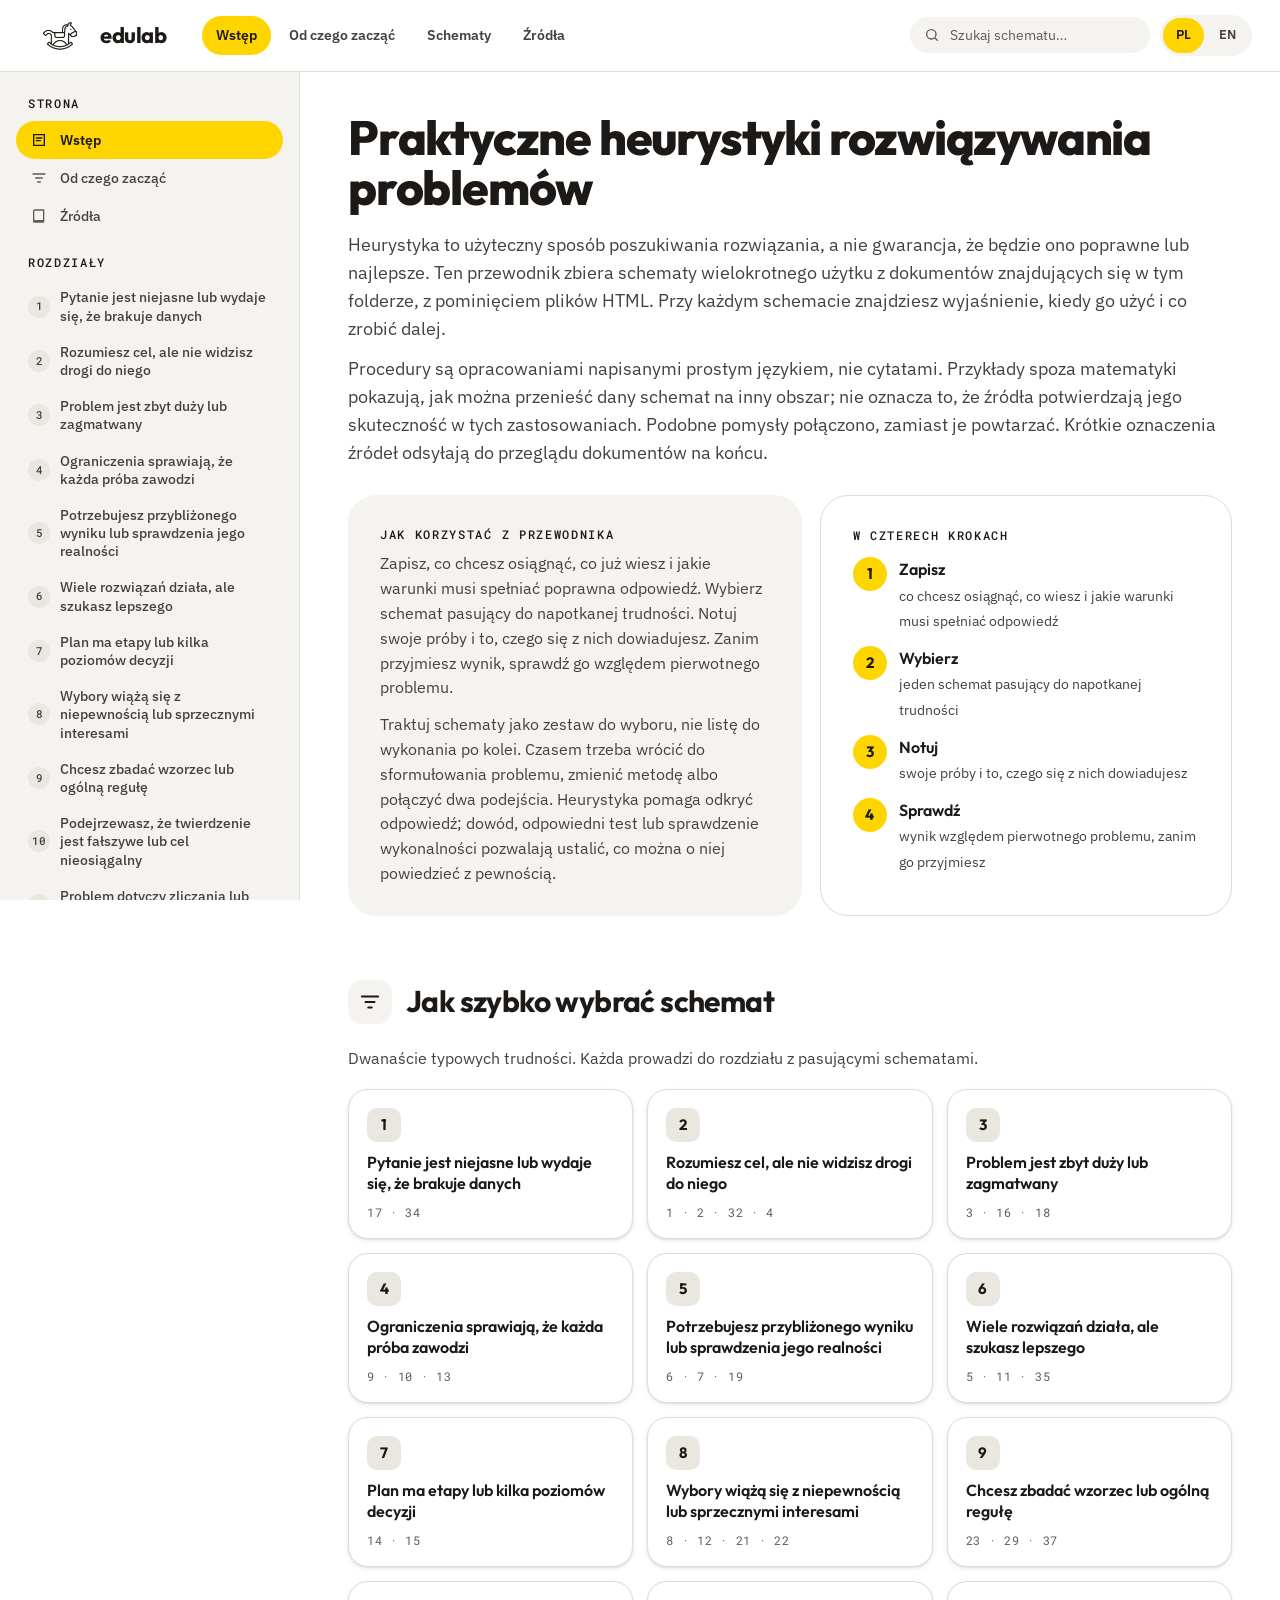
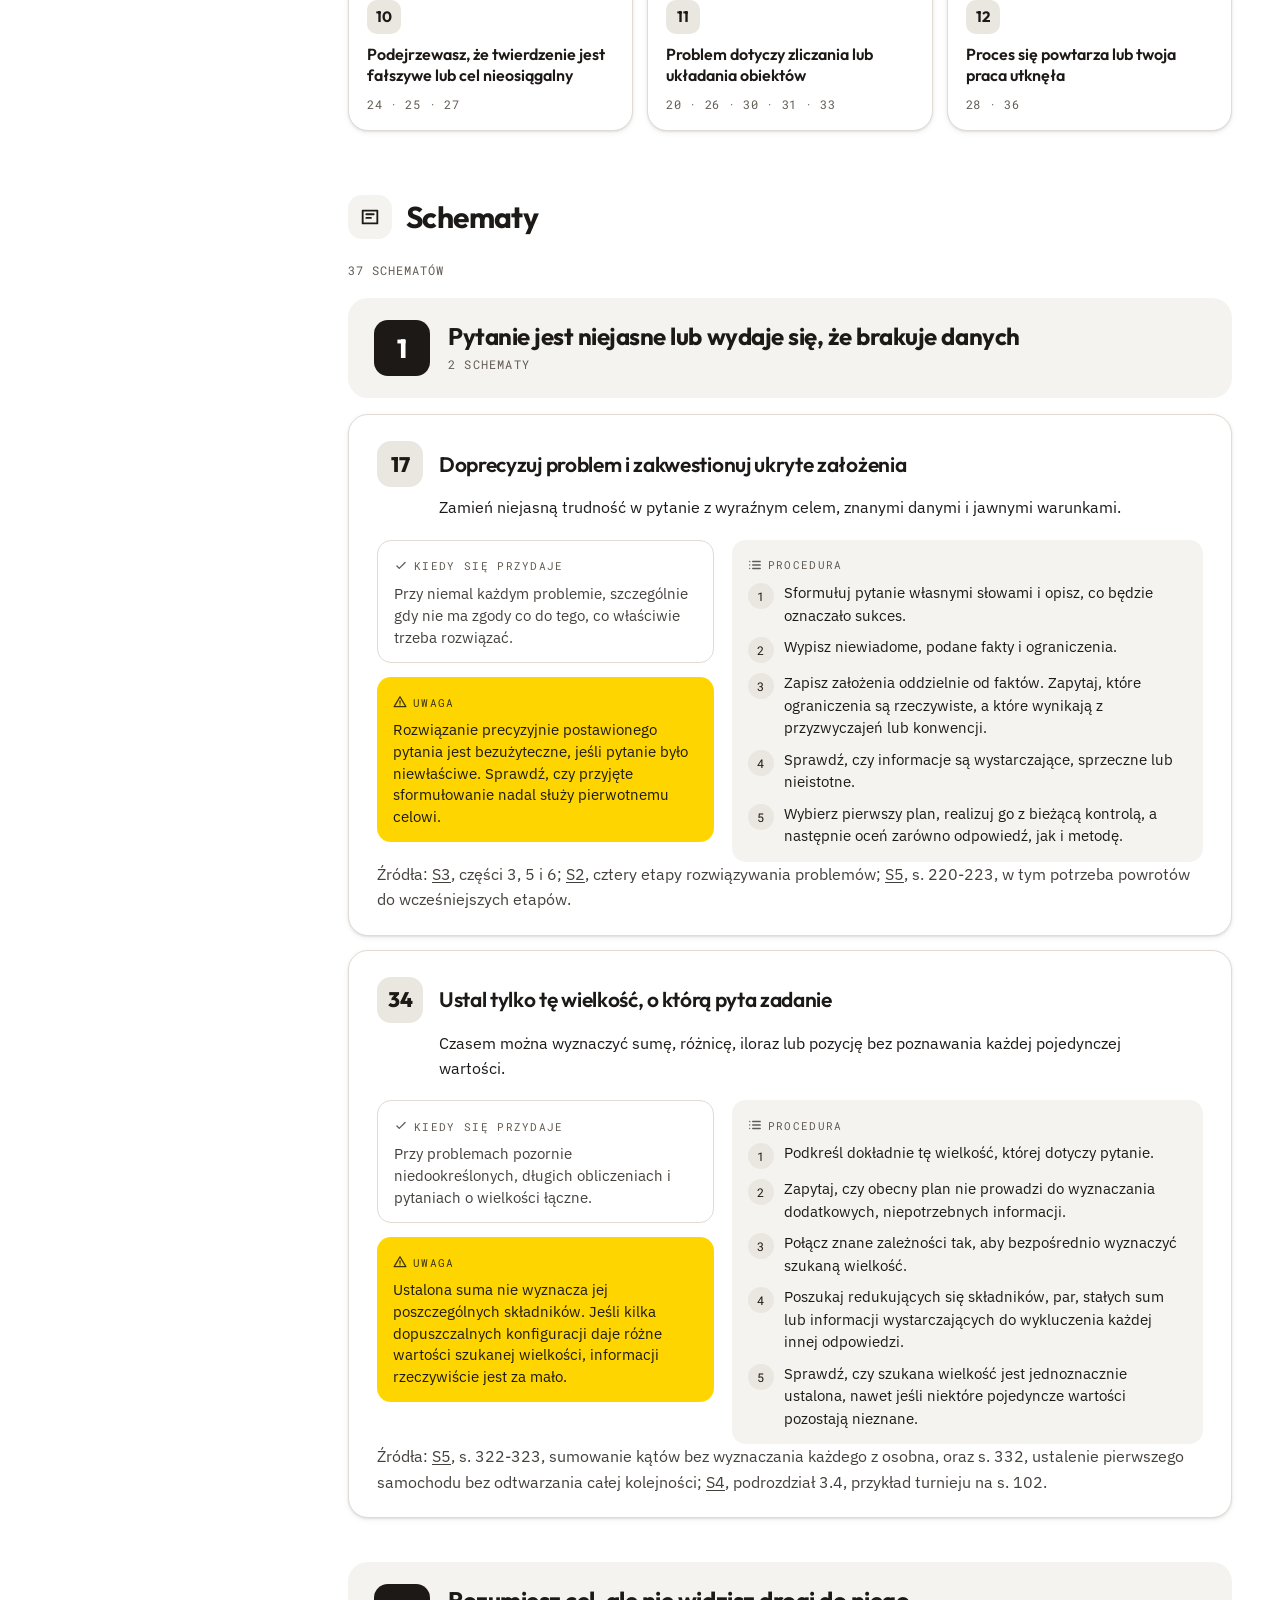
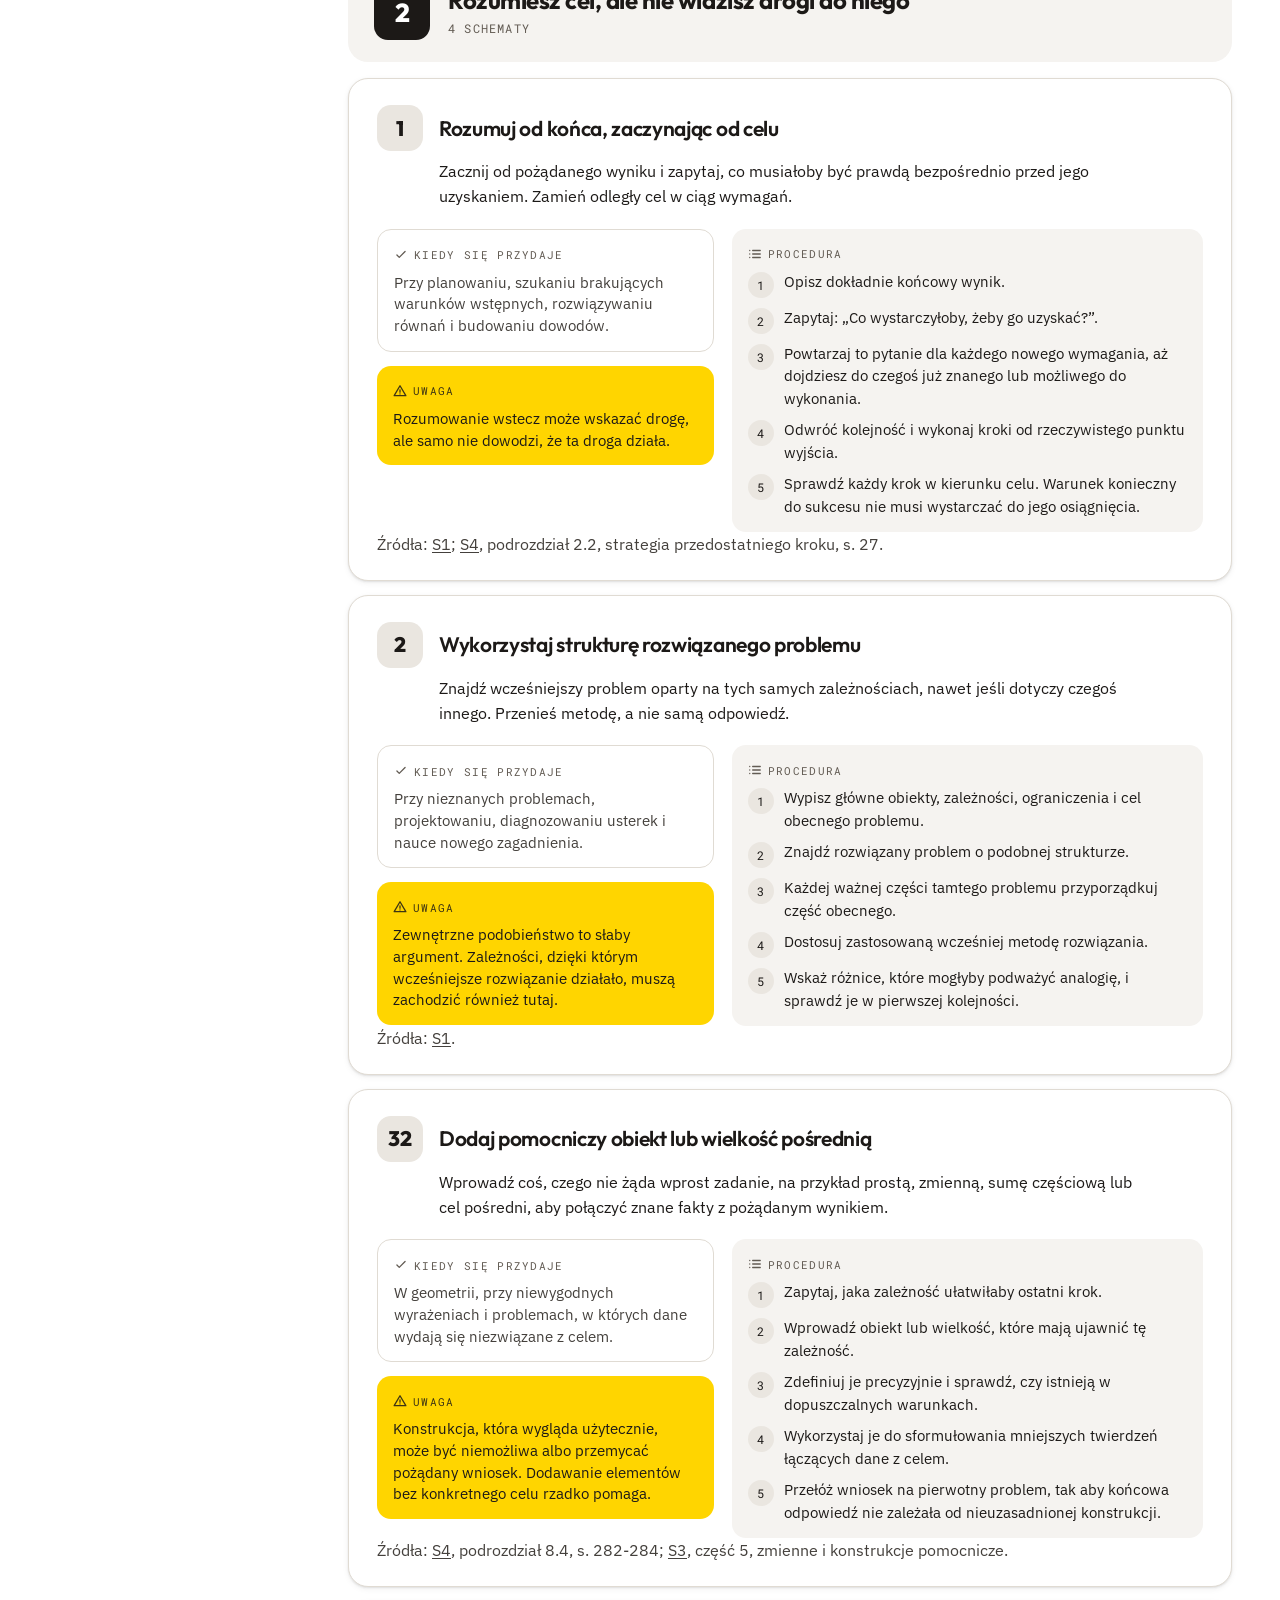
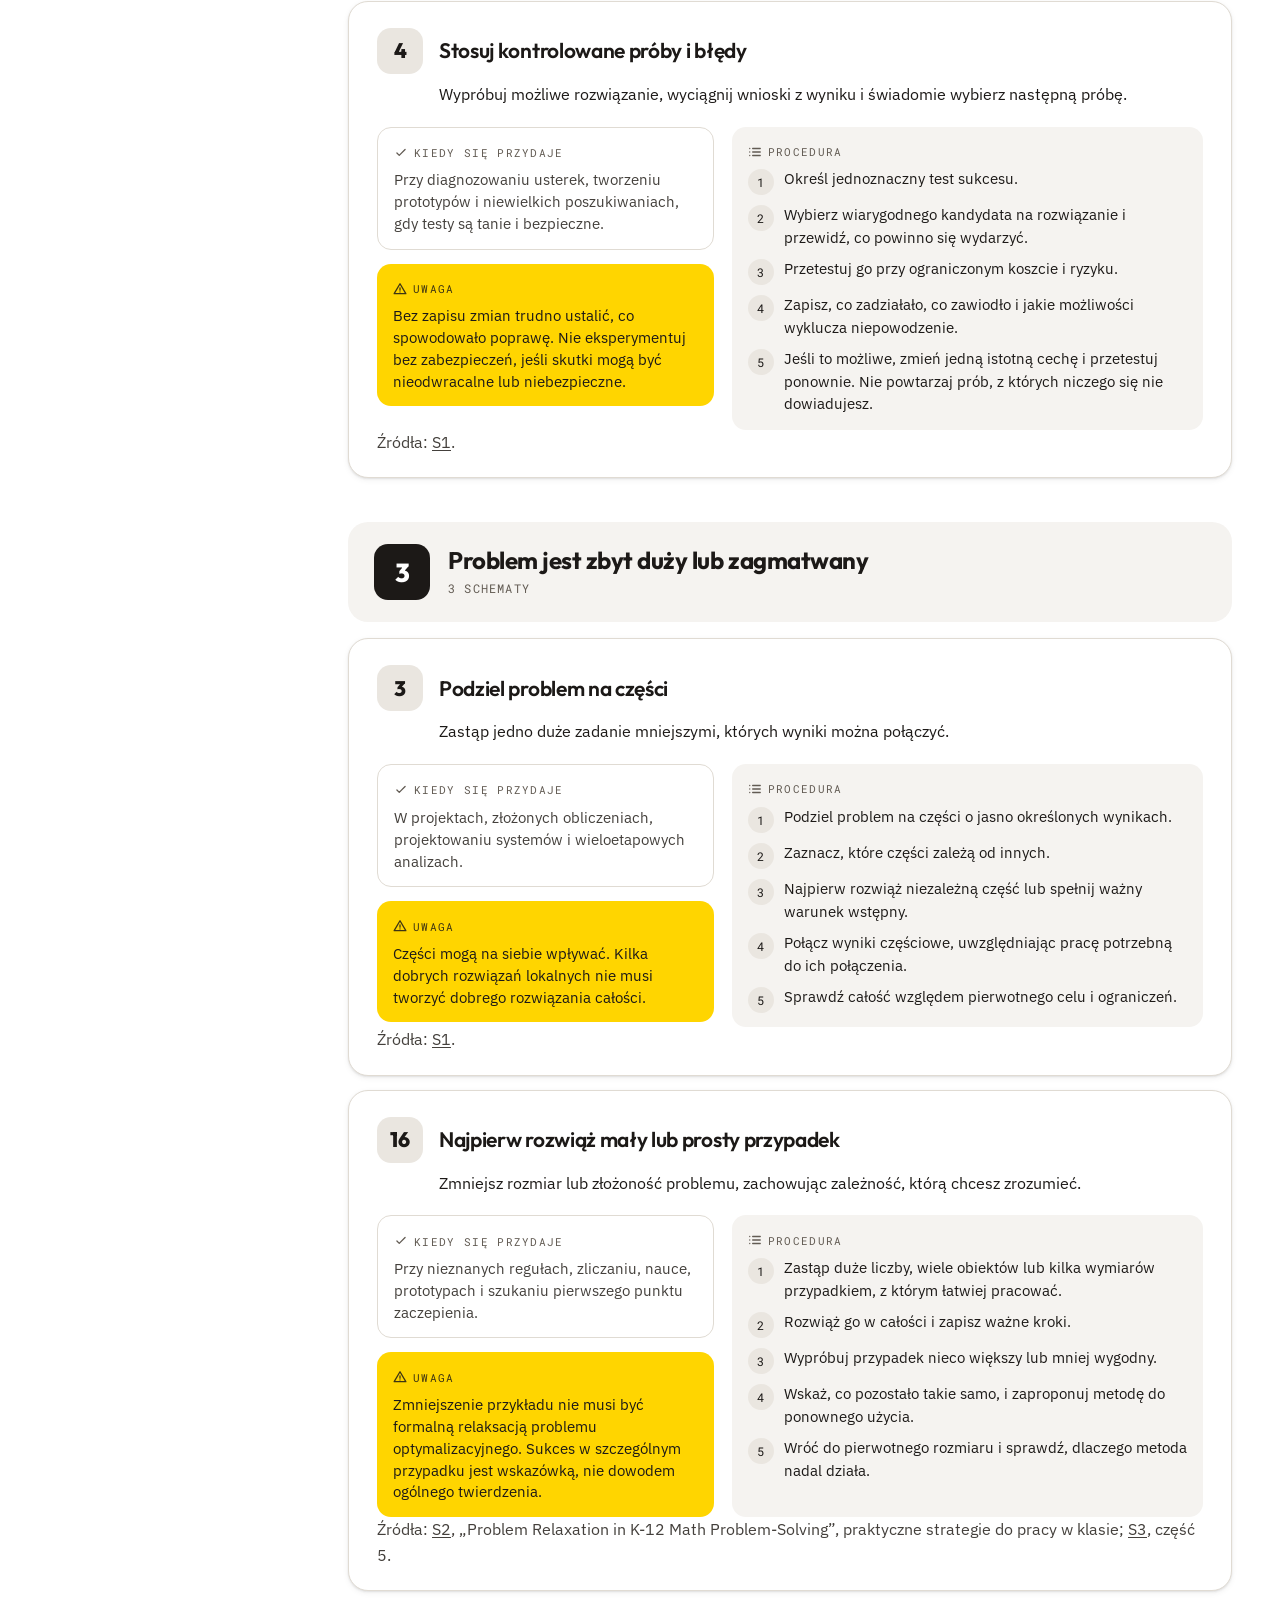
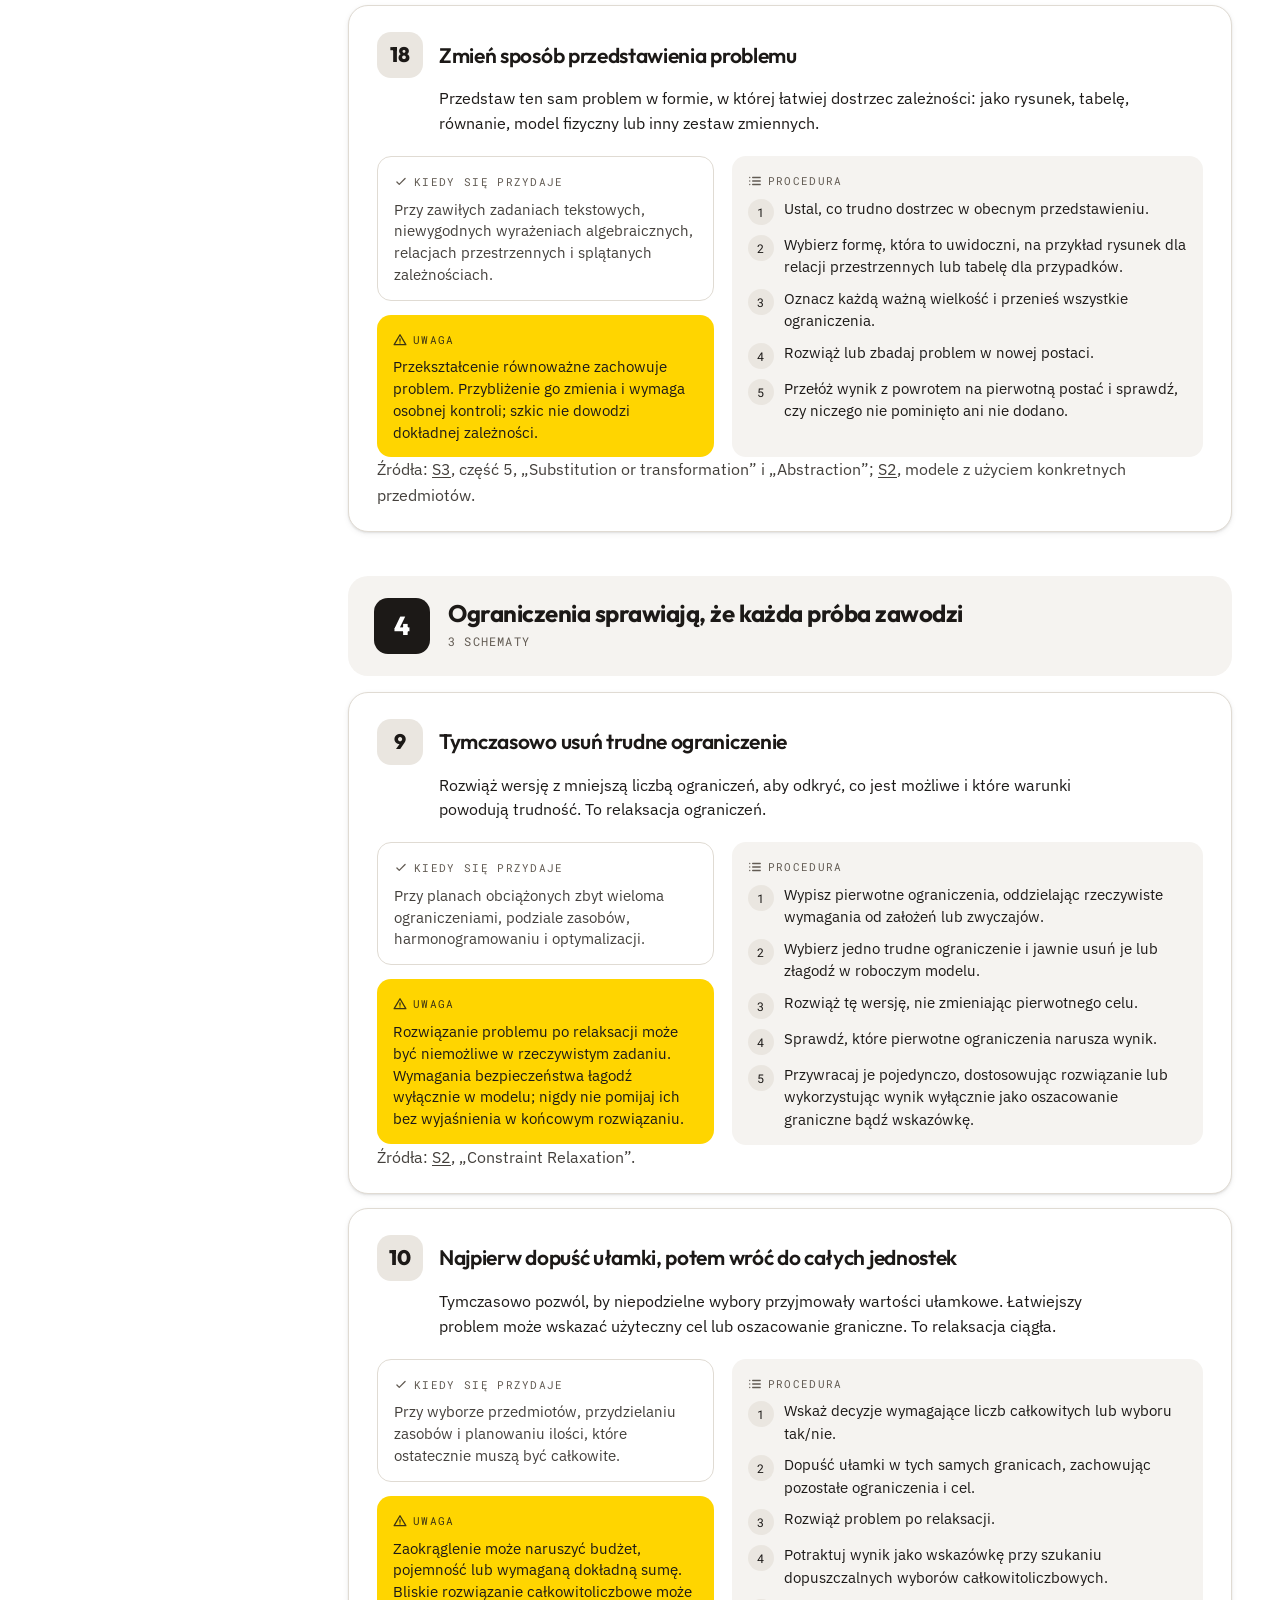
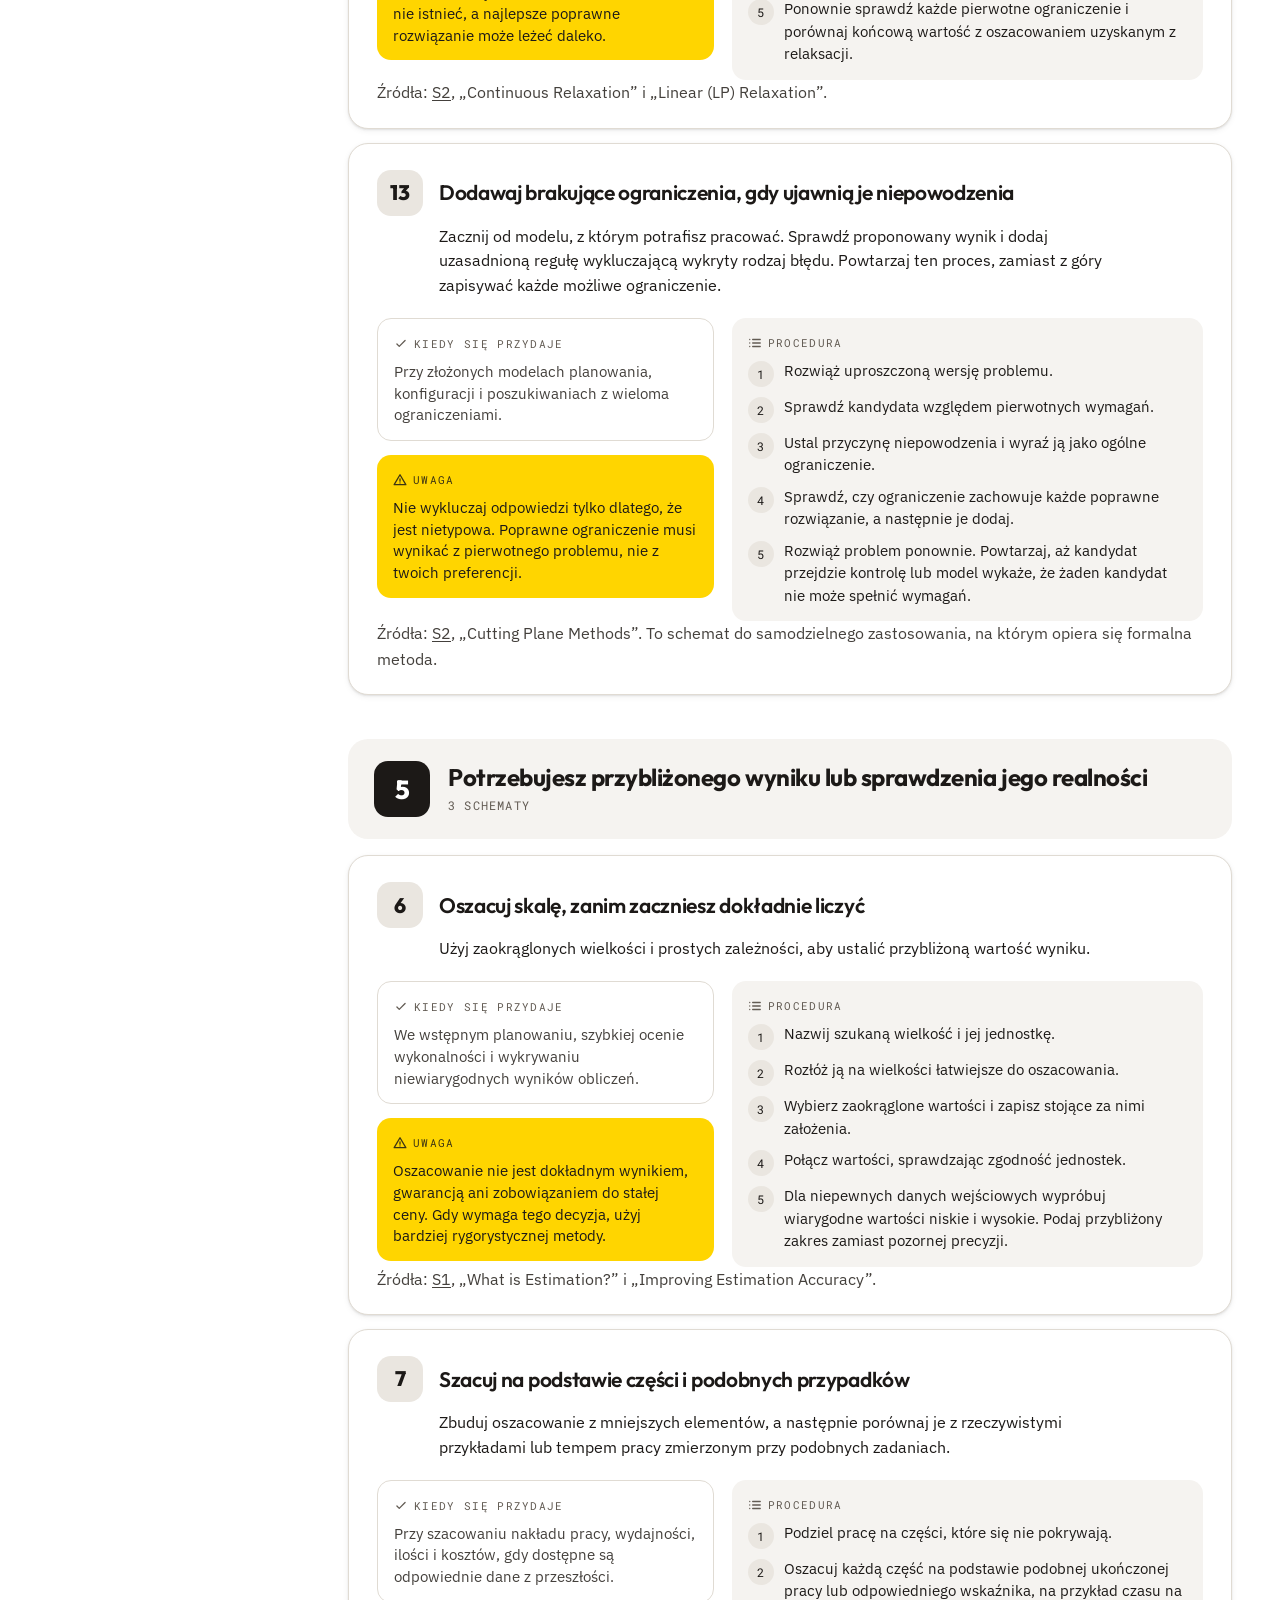
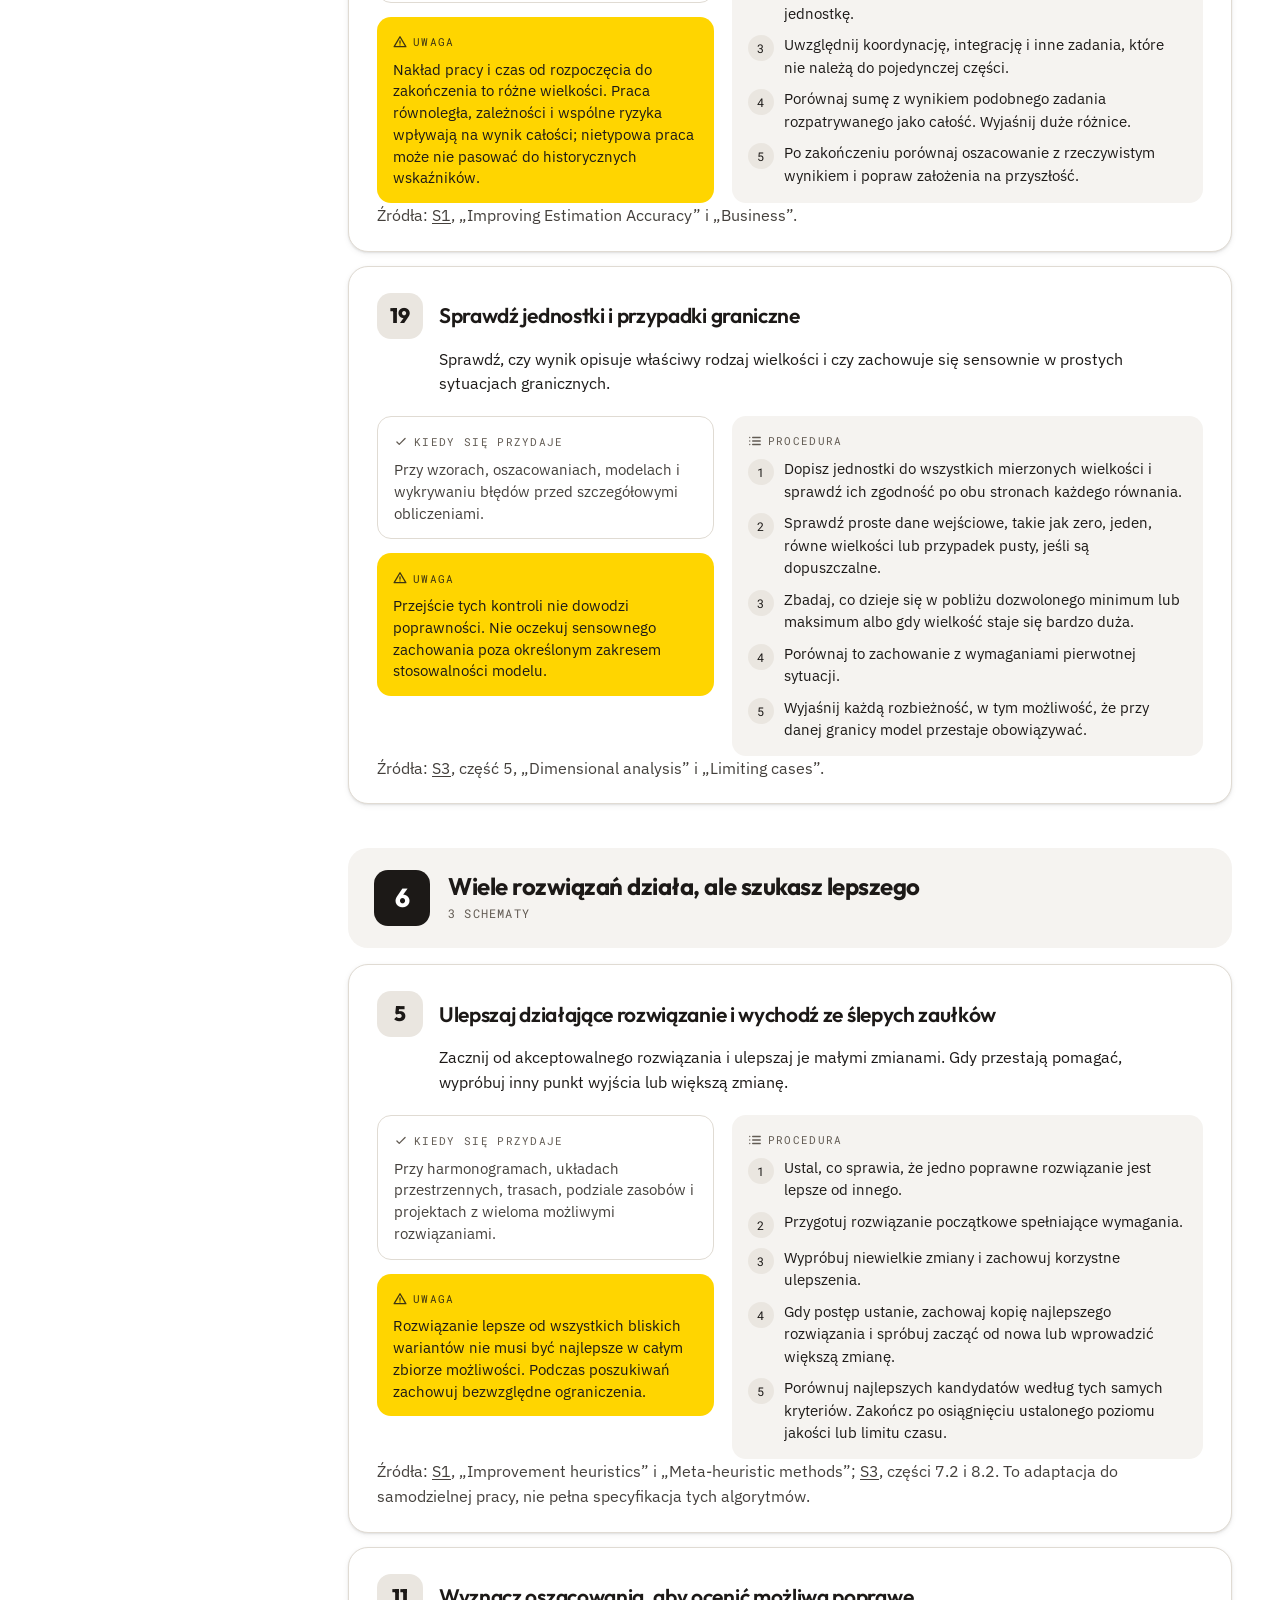
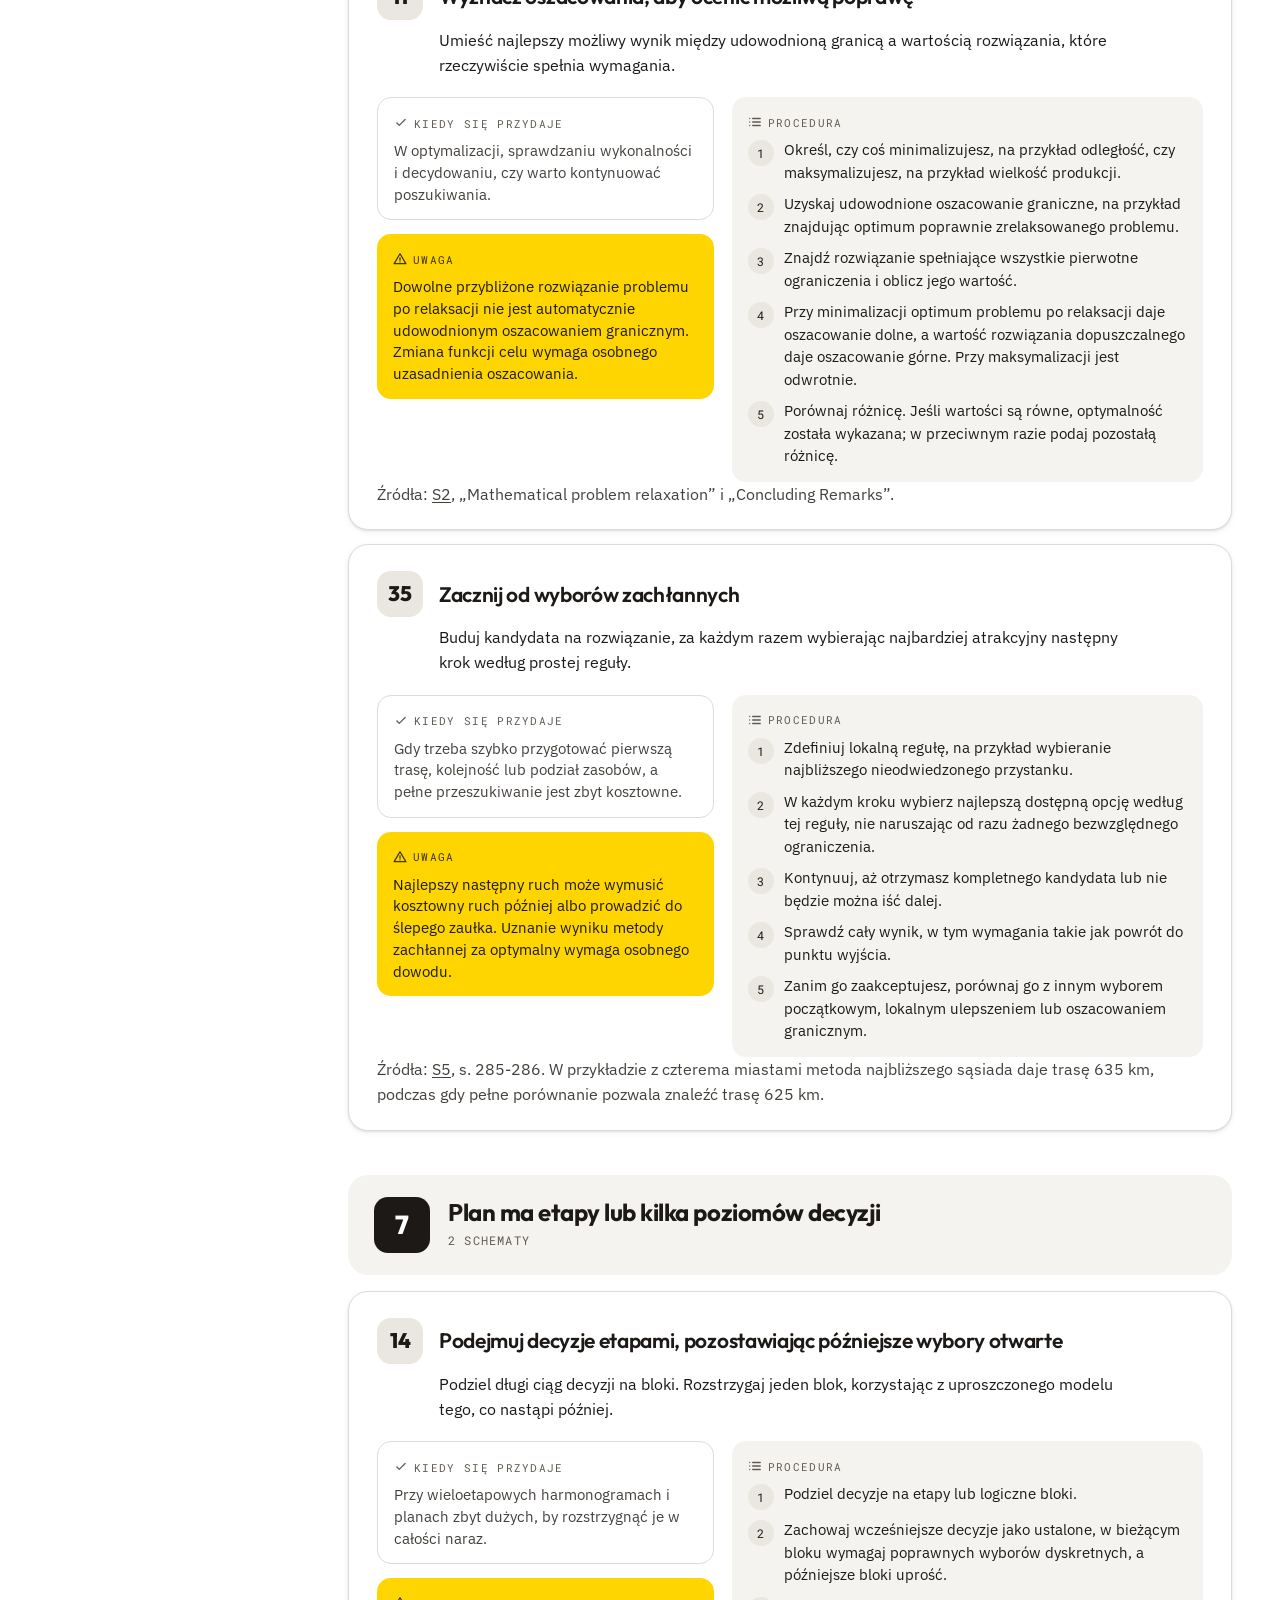
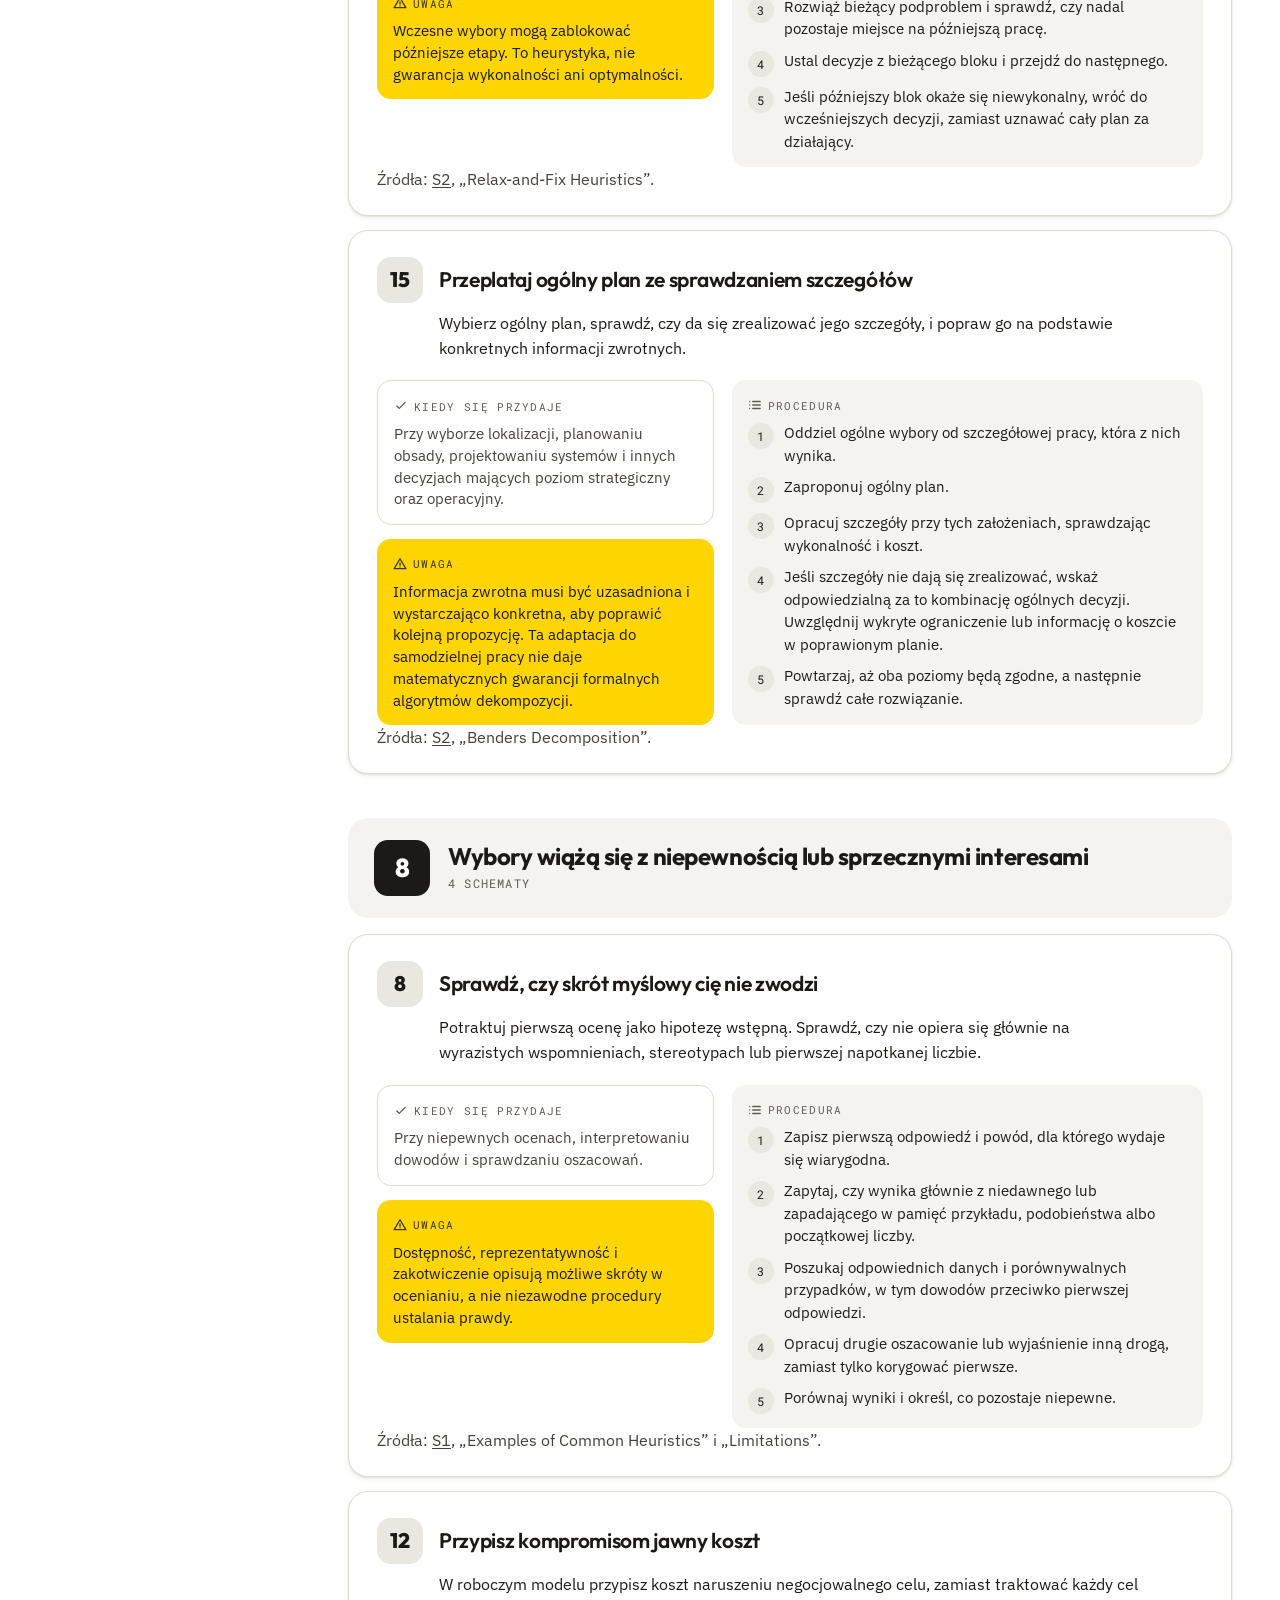
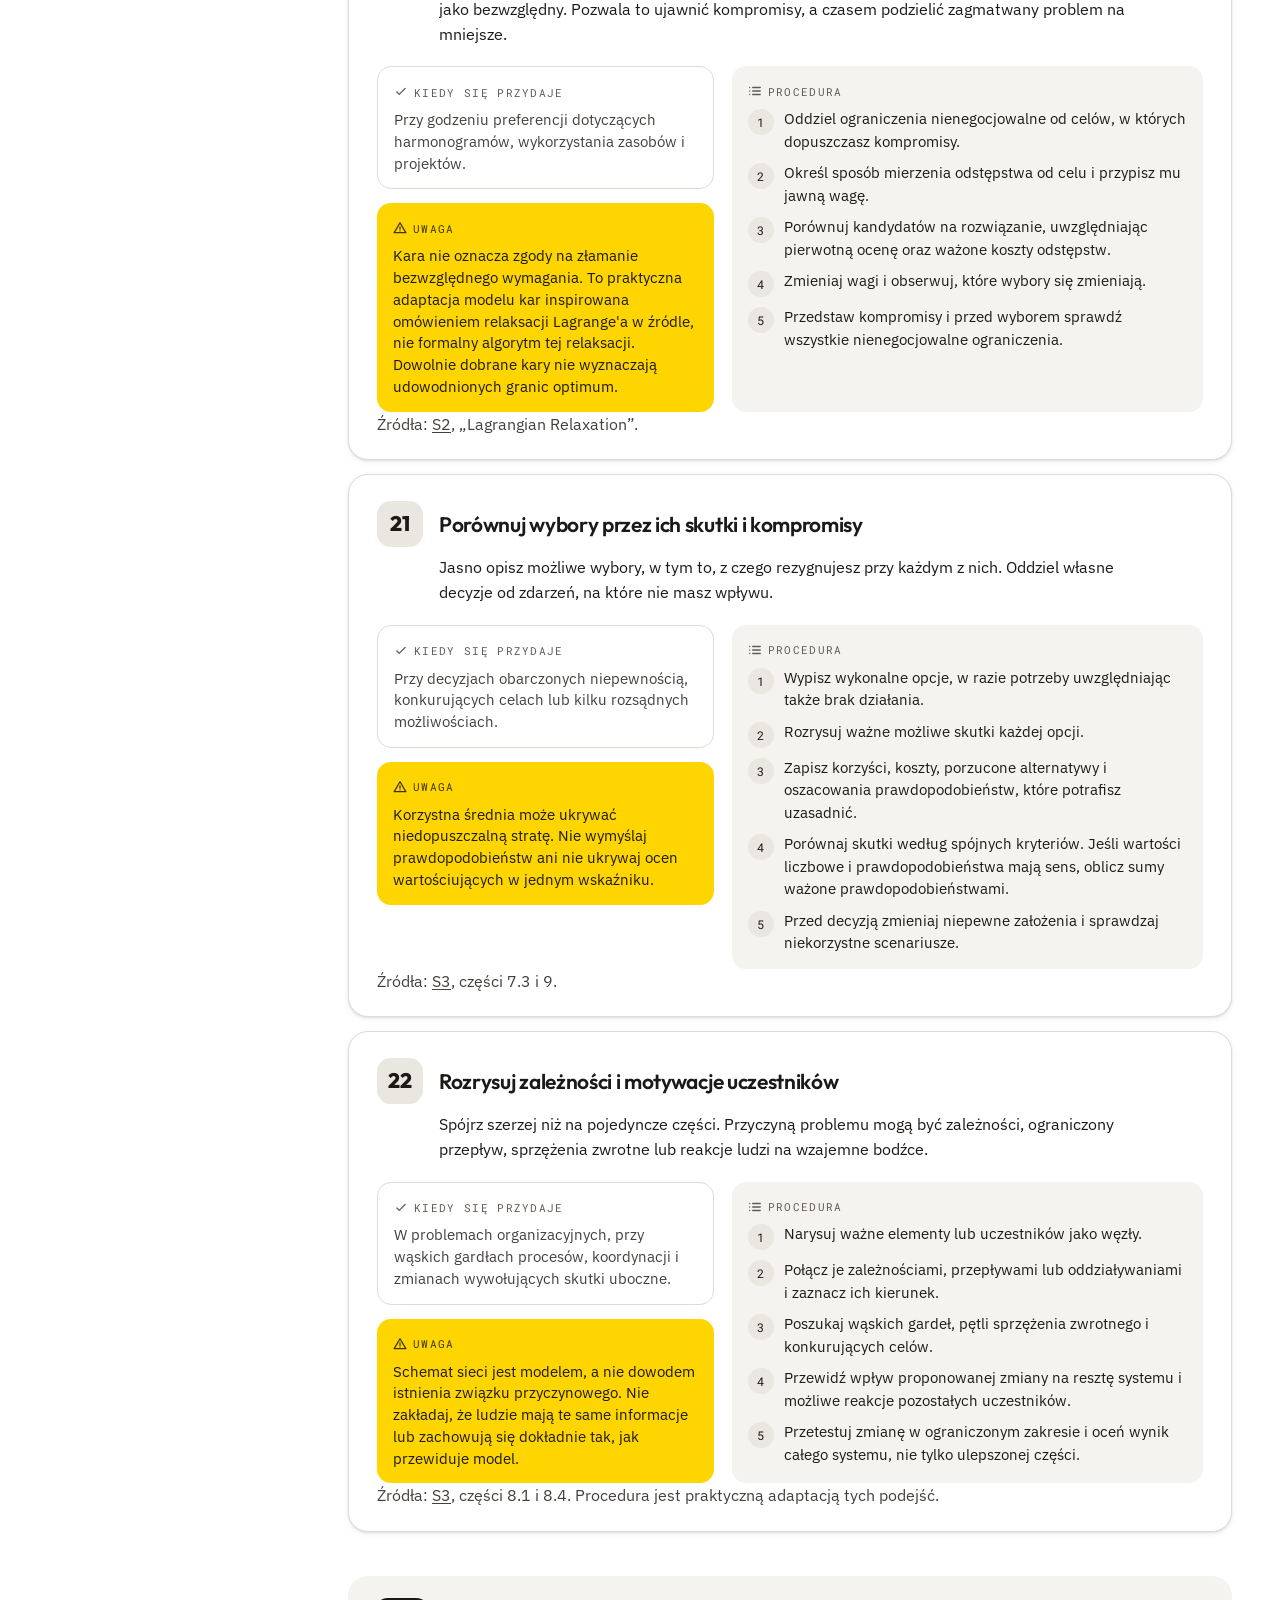
==== commit d48c7640: "style: migrate edulab tokens to stone Replace the cream sand tokens with the edustyl stone palette (" ====
--- a/heuristics.html
+++ b/heuristics.html
@@ -14,28 +14,28 @@
   --font-mono:    'Roboto Mono', ui-monospace, 'SF Mono', Menlo, monospace;
 
   --paper:    #FFFFFF;
-  --paper-2:  #FBF7E6;
-  --paper-3:  #F5EDCB;
+  --paper-2:  #F5F3F0;
+  --paper-3:  #EAE6E0;
   --surface:  #FFFFFF;
 
   --ink:      #1C1917;
-  --ink-2:    #57534E;
-  --ink-3:    #948C82;
-  --line:     #EDE7D2;
-  --line-2:   #DDD4B6;
+  --ink-2:    #44403C;
+  --ink-3:    #625B53;
+  --line:     #E0DBD3;
+  --line-2:   #C9C2B7; --line-strong: #857C69; /* control borders >= 3:1 */ --track: color-mix(in srgb, var(--ink) 24%, transparent);
 
   --yellow:      #FFD500;  --yellow-600: #F0C800;  --yellow-ink: #1C1917;
   --blue:        #1E8FC2;  --blue-600:   #177AA8;  --blue-ink:   #FFFFFF;
-  --green:       #00A651;  --green-600:  #009444;  --green-ink:  #FFFFFF;
+  --green:       #00A651;  --green-600:  #078342;  --green-ink:  #FFFFFF;
   --red:         #E5322D;  --red-600:    #C92823;  --red-ink:    #FFFFFF;
   --play-berry:  #C6478B;
   --play-grape:  #7A5AC2;
 
   --on-primary: #1C1917;
-  --focus-ring: 0 0 0 3px color-mix(in srgb, var(--yellow) 45%, transparent);
+  --focus-ring: 0 0 0 2px var(--paper), 0 0 0 5px var(--ink);
   --r-xs: 6px; --r-sm: 10px; --r-md: 14px; --r-lg: 20px; --r-xl: 28px; --r-pill: 999px;
-  --shadow-sm: 0 1px 2px rgba(33,30,26,.06), 0 1px 1px rgba(33,30,26,.04);
-  --shadow-md: 0 4px 16px rgba(33,30,26,.08), 0 1px 3px rgba(33,30,26,.05);
+  --shadow-sm: 0 1px 2px rgba(33,30,26,.10), 0 2px 6px rgba(33,30,26,.06);
+  --shadow-md: 0 6px 18px rgba(33,30,26,.12), 0 1px 3px rgba(33,30,26,.08);
   --shadow-lg: 0 16px 40px rgba(33,30,26,.12), 0 3px 8px rgba(33,30,26,.06);
   --shadow-primary: 0 8px 22px color-mix(in srgb, var(--yellow) 30%, transparent);
 
@@ -57,7 +57,7 @@
 .edu-block, .edu-block h1, .edu-block h2, .edu-block h3, .edu-block h4, .edu-block p, .edu-block li { color: inherit; }
 .edu-overline, .edu p.edu-overline { font-family: var(--font-mono); font-weight: 500; font-size: 12px; letter-spacing: .14em; text-transform: uppercase; color: var(--ink); }
 .edu-overline { margin: 0; }
-:focus-visible { outline: none; box-shadow: var(--focus-ring); border-radius: var(--r-xs); }
+:focus-visible { outline: 3px solid transparent; outline-offset: 2px; box-shadow: var(--focus-ring); border-radius: var(--r-xs); }
 .sr-only { position: absolute; width: 1px; height: 1px; overflow: hidden; clip: rect(0 0 0 0); white-space: nowrap; }
 button { font: inherit; }
 [hidden] { display: none !important; }
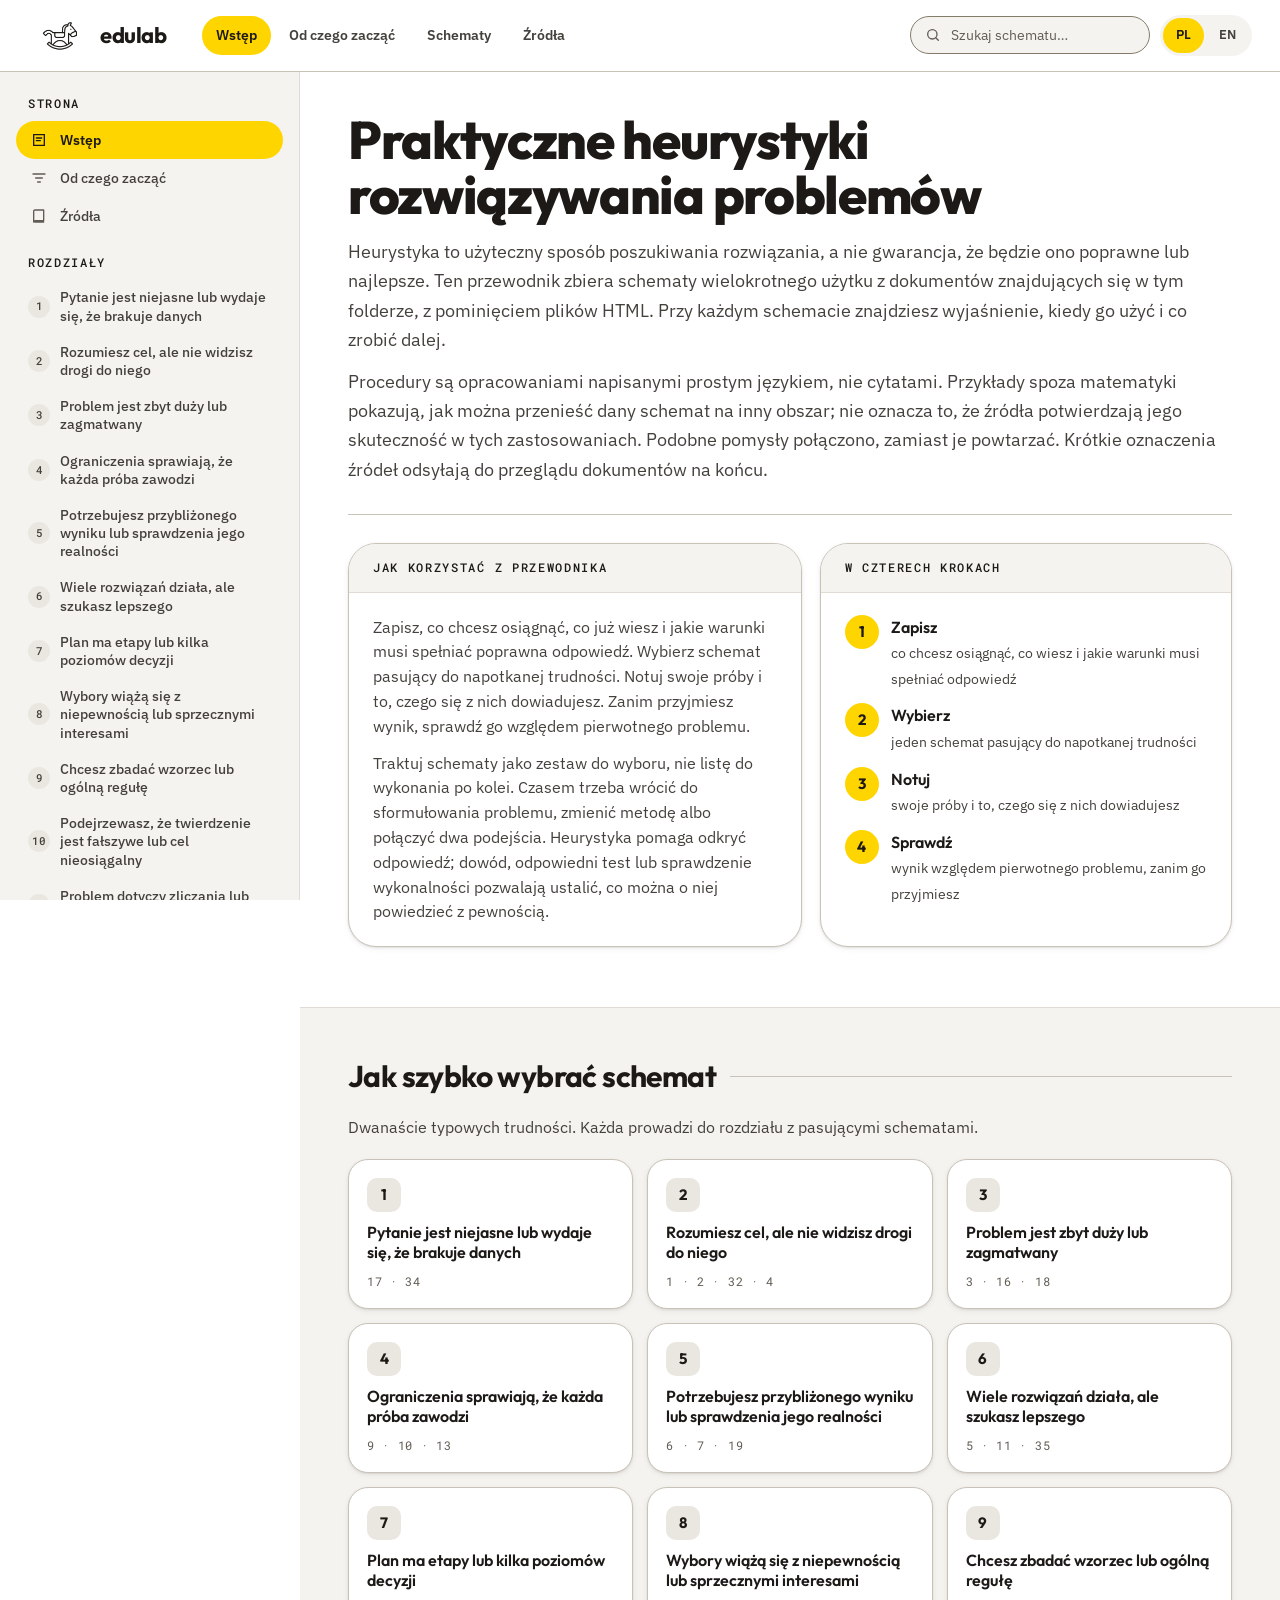
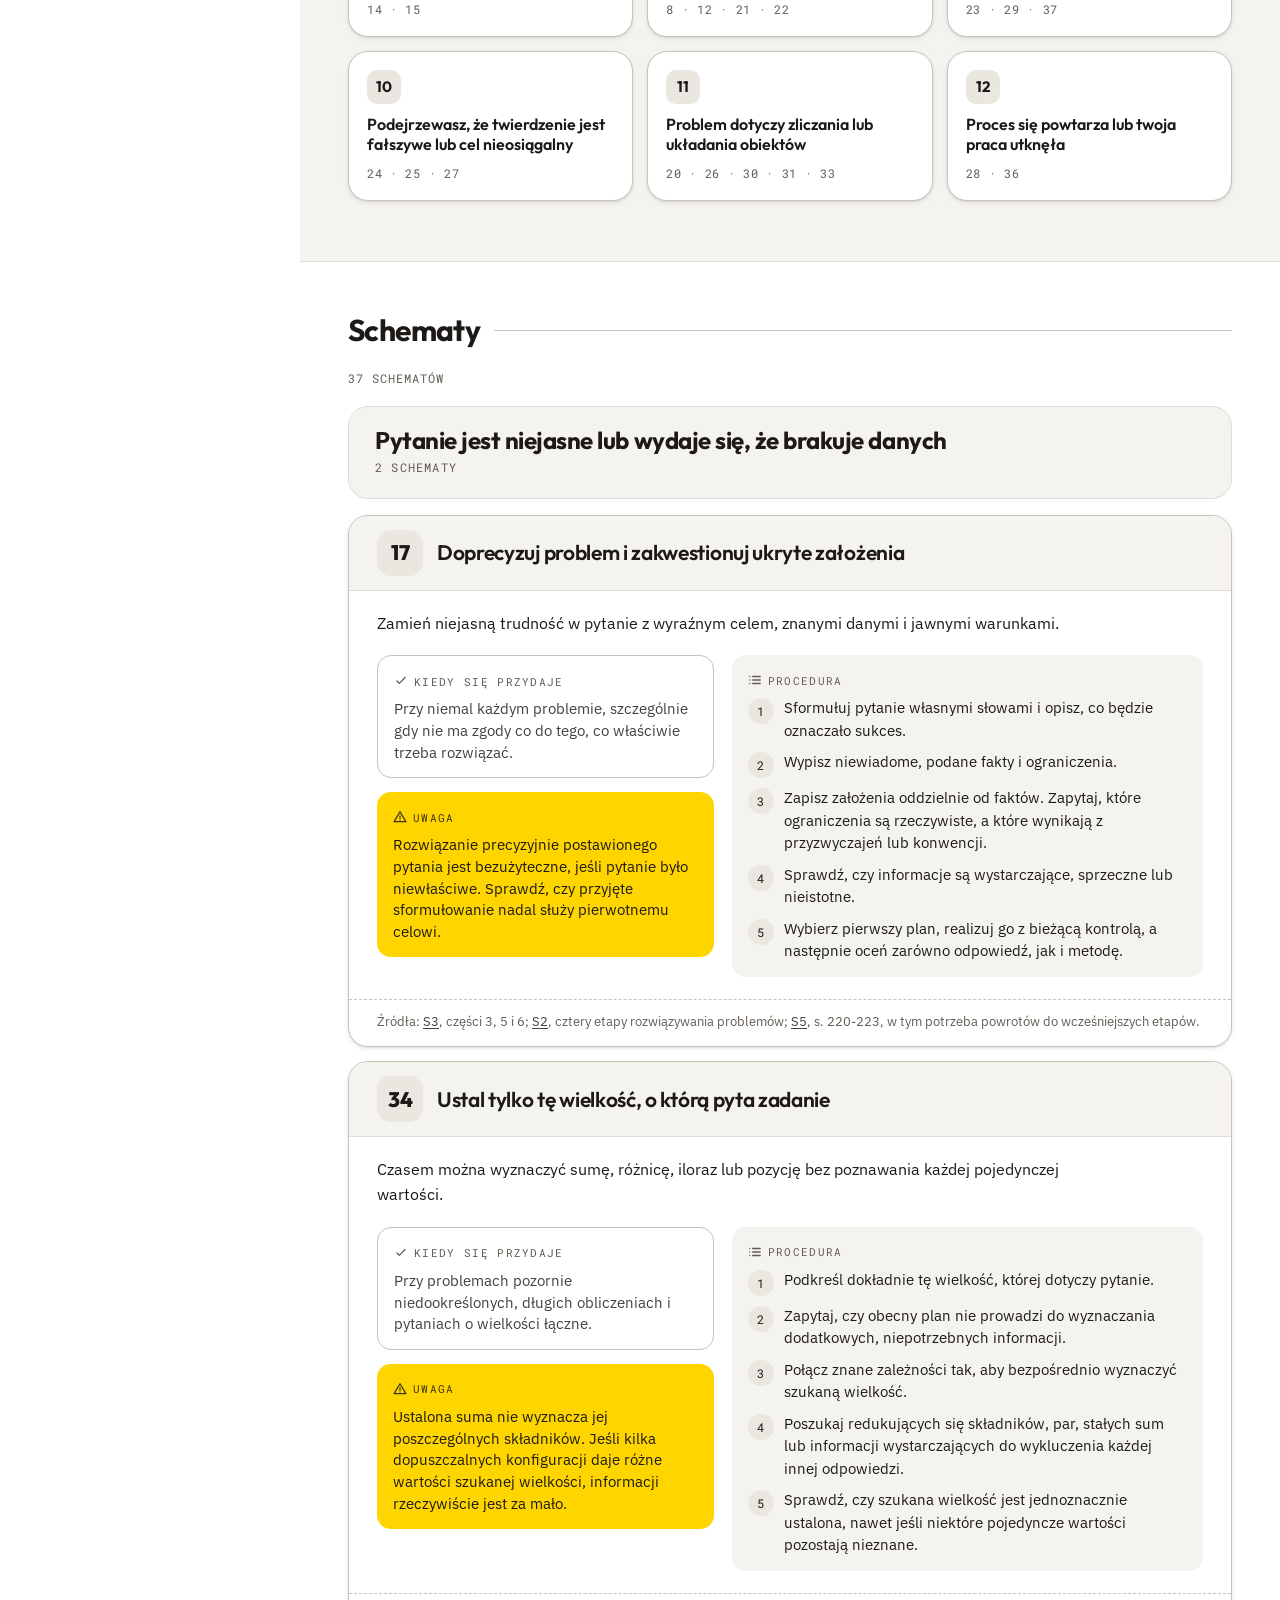
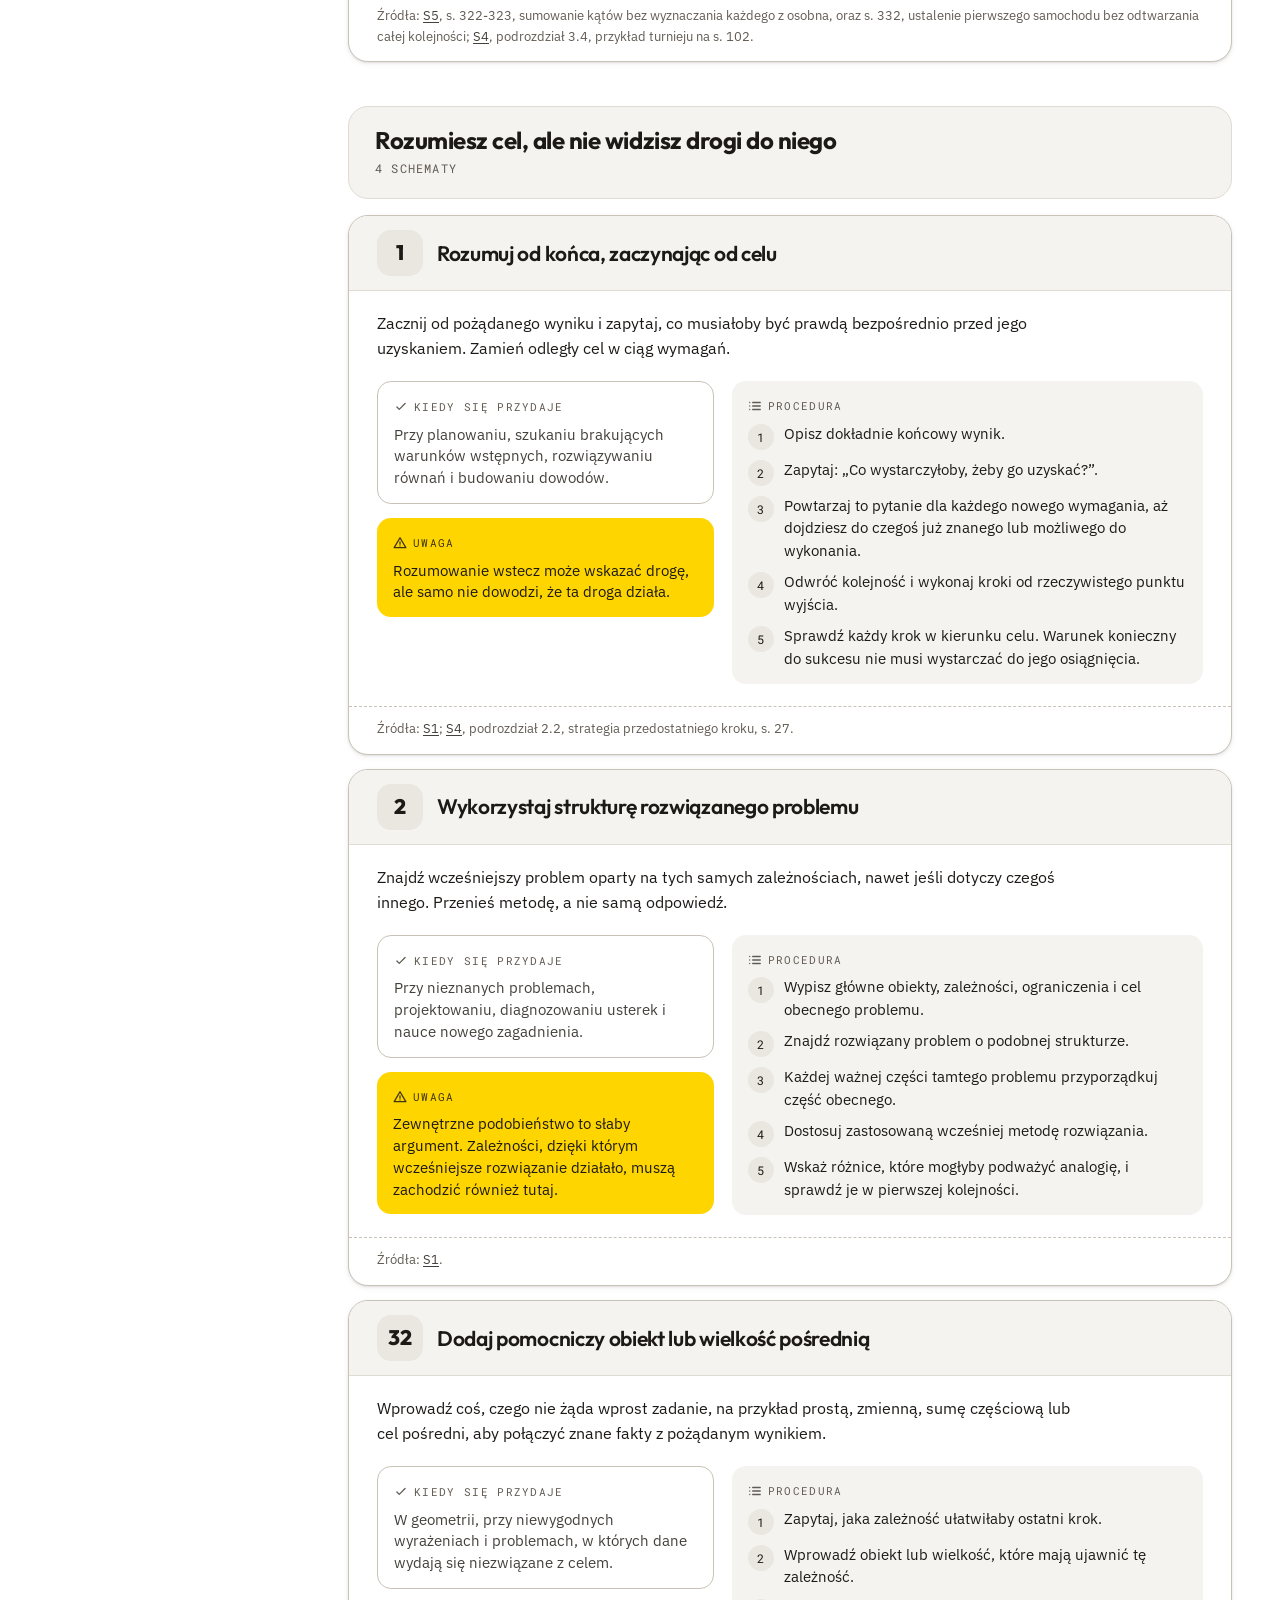
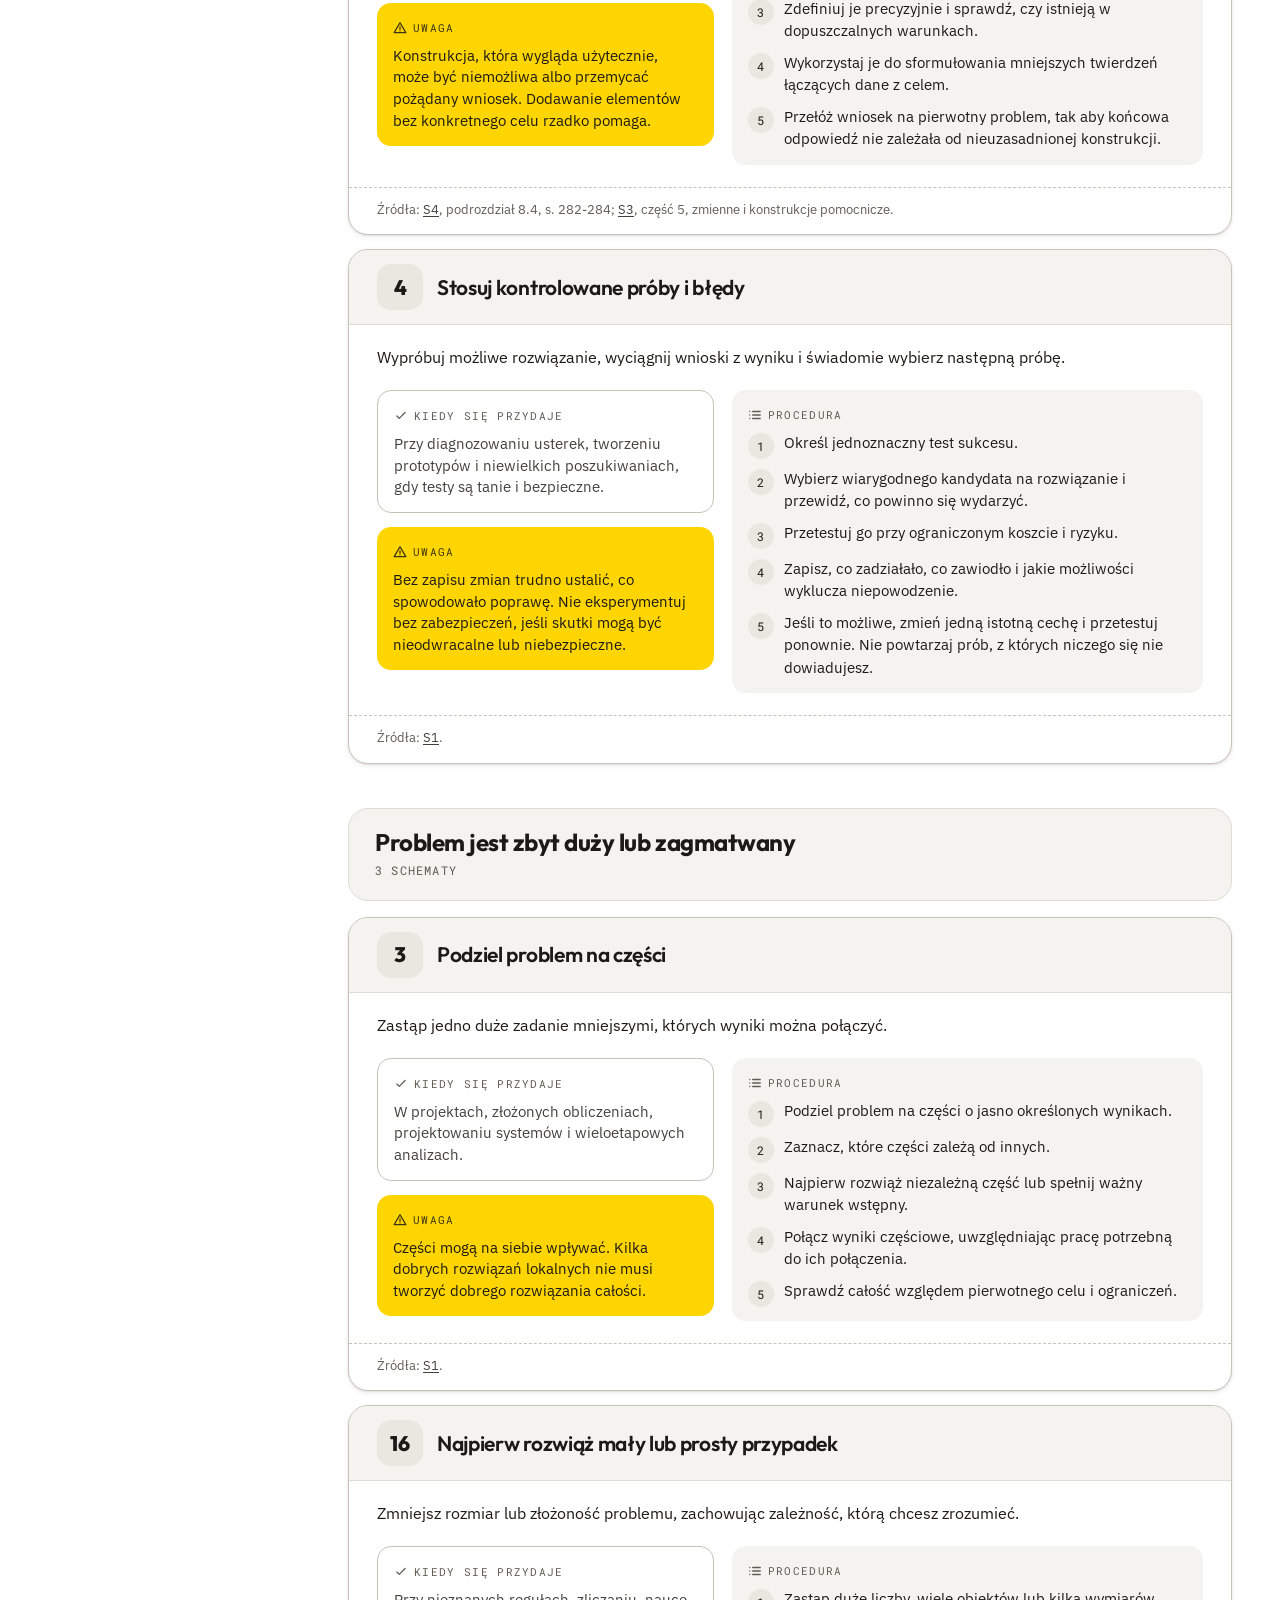
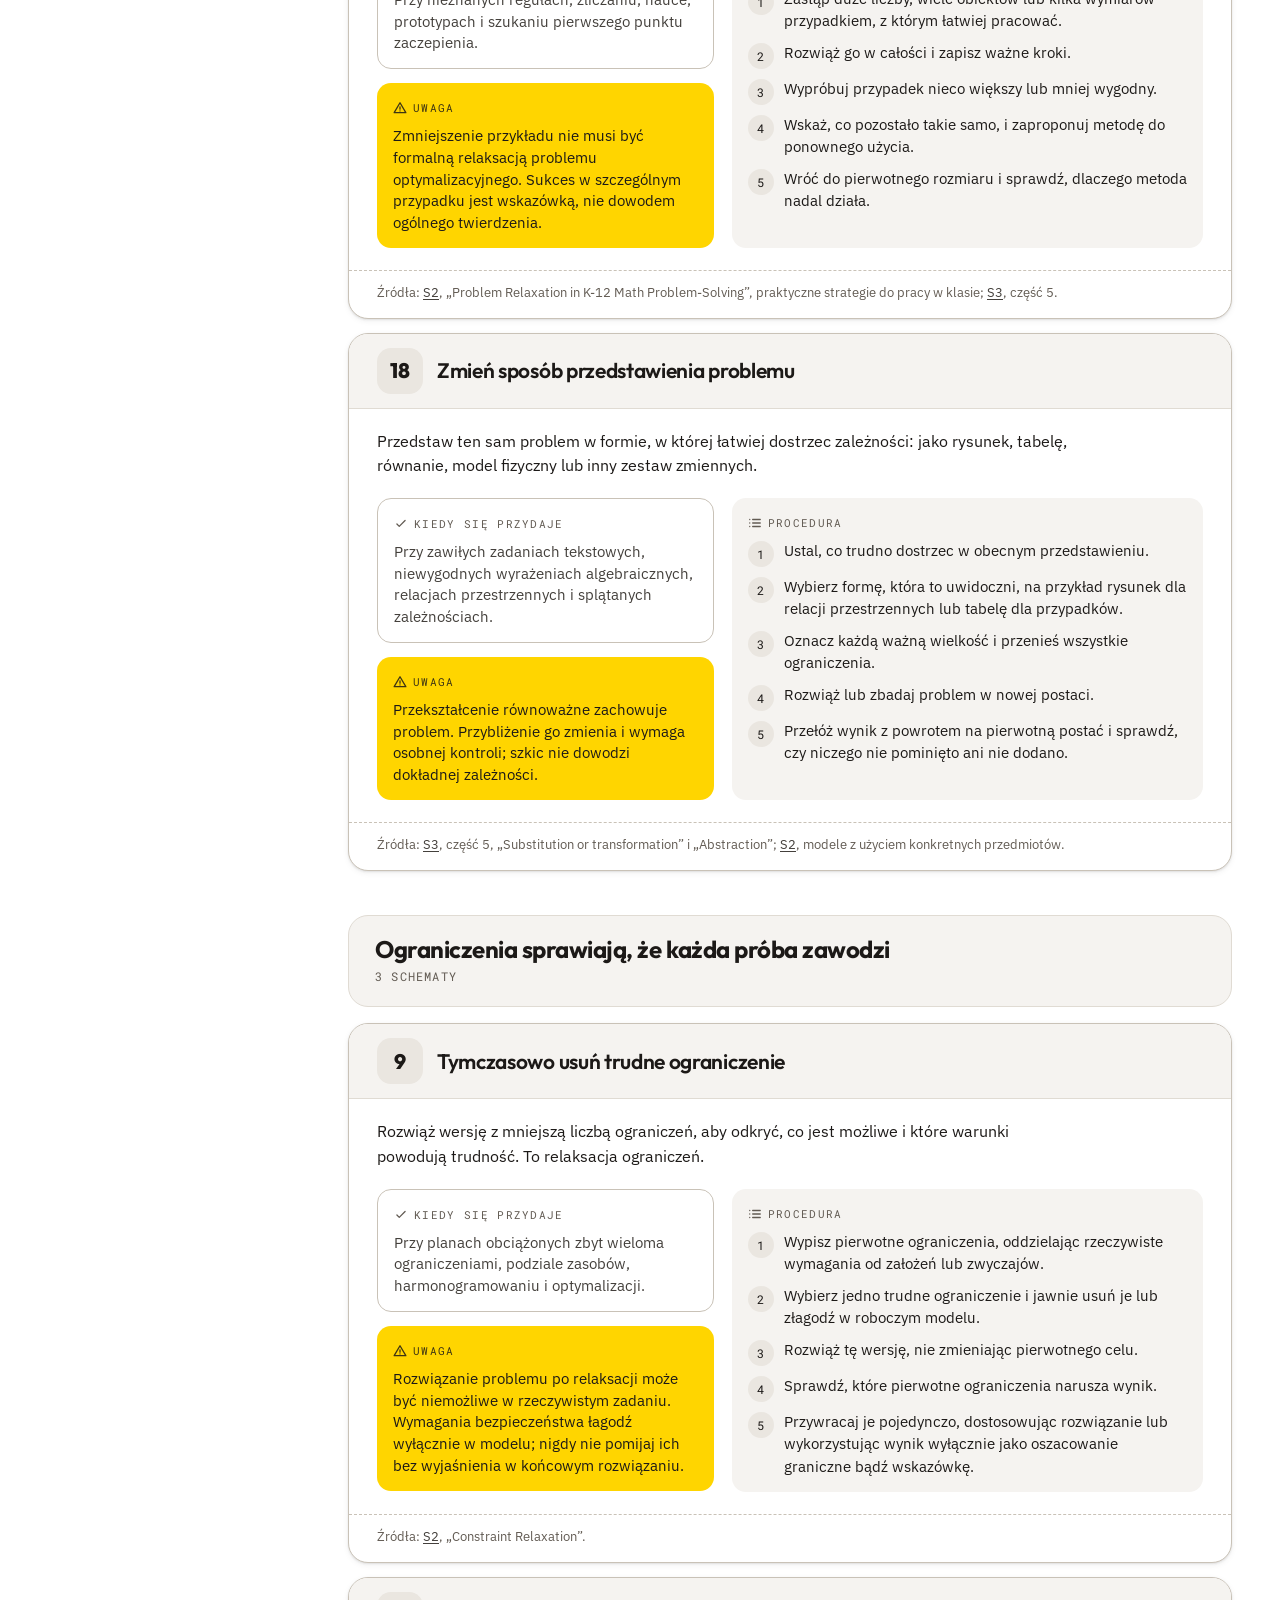
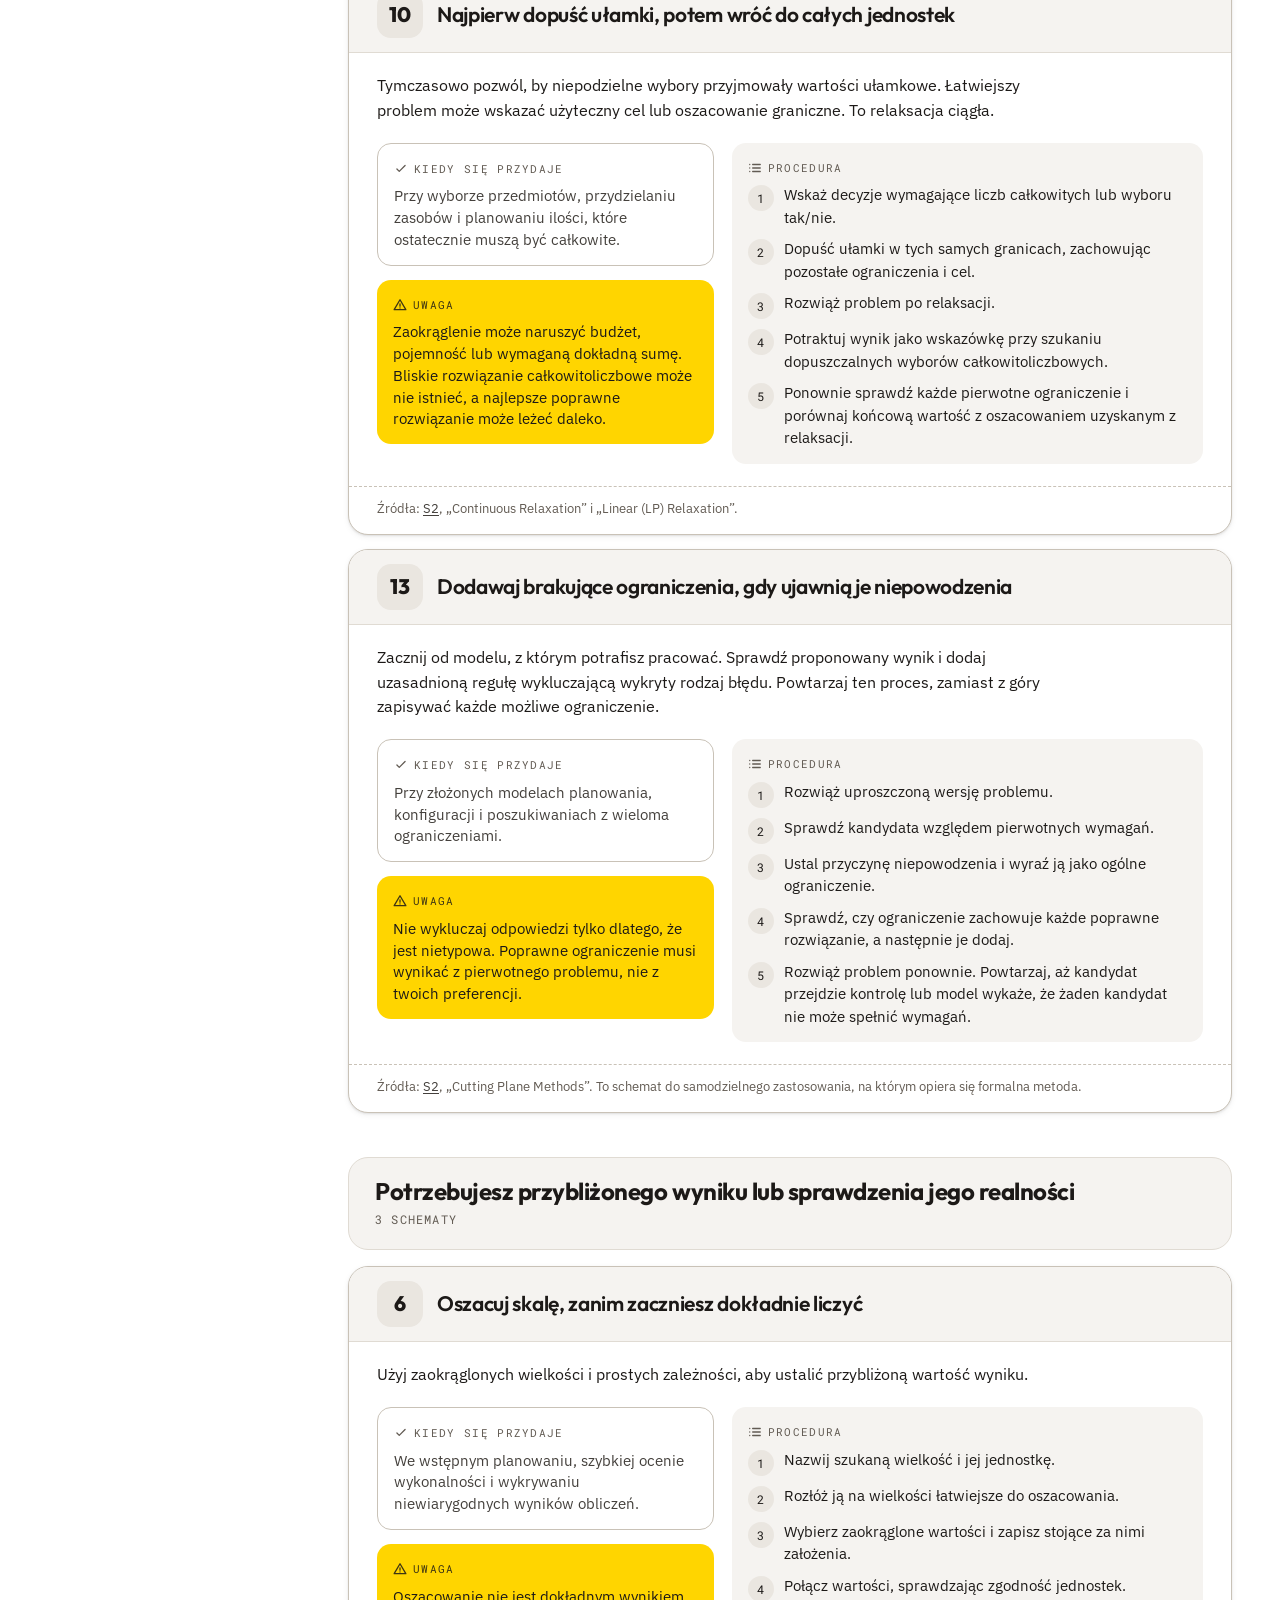
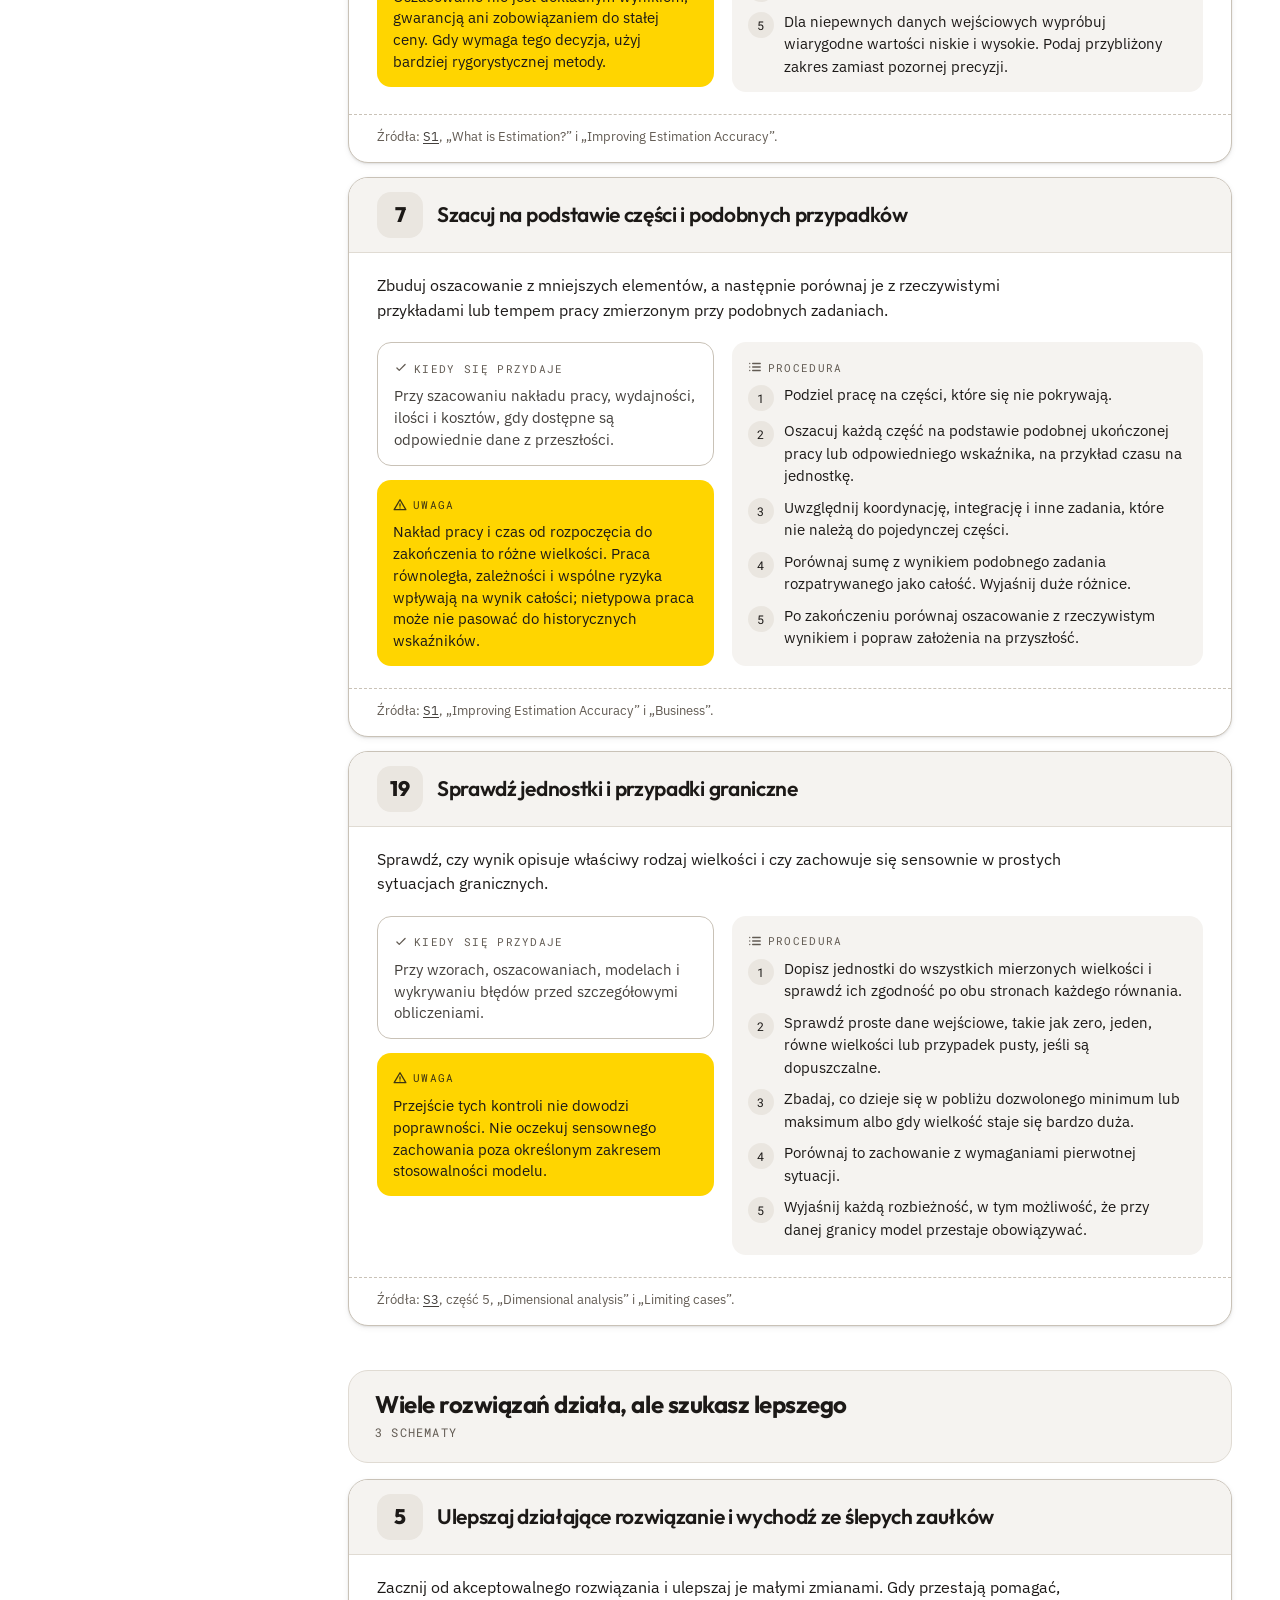
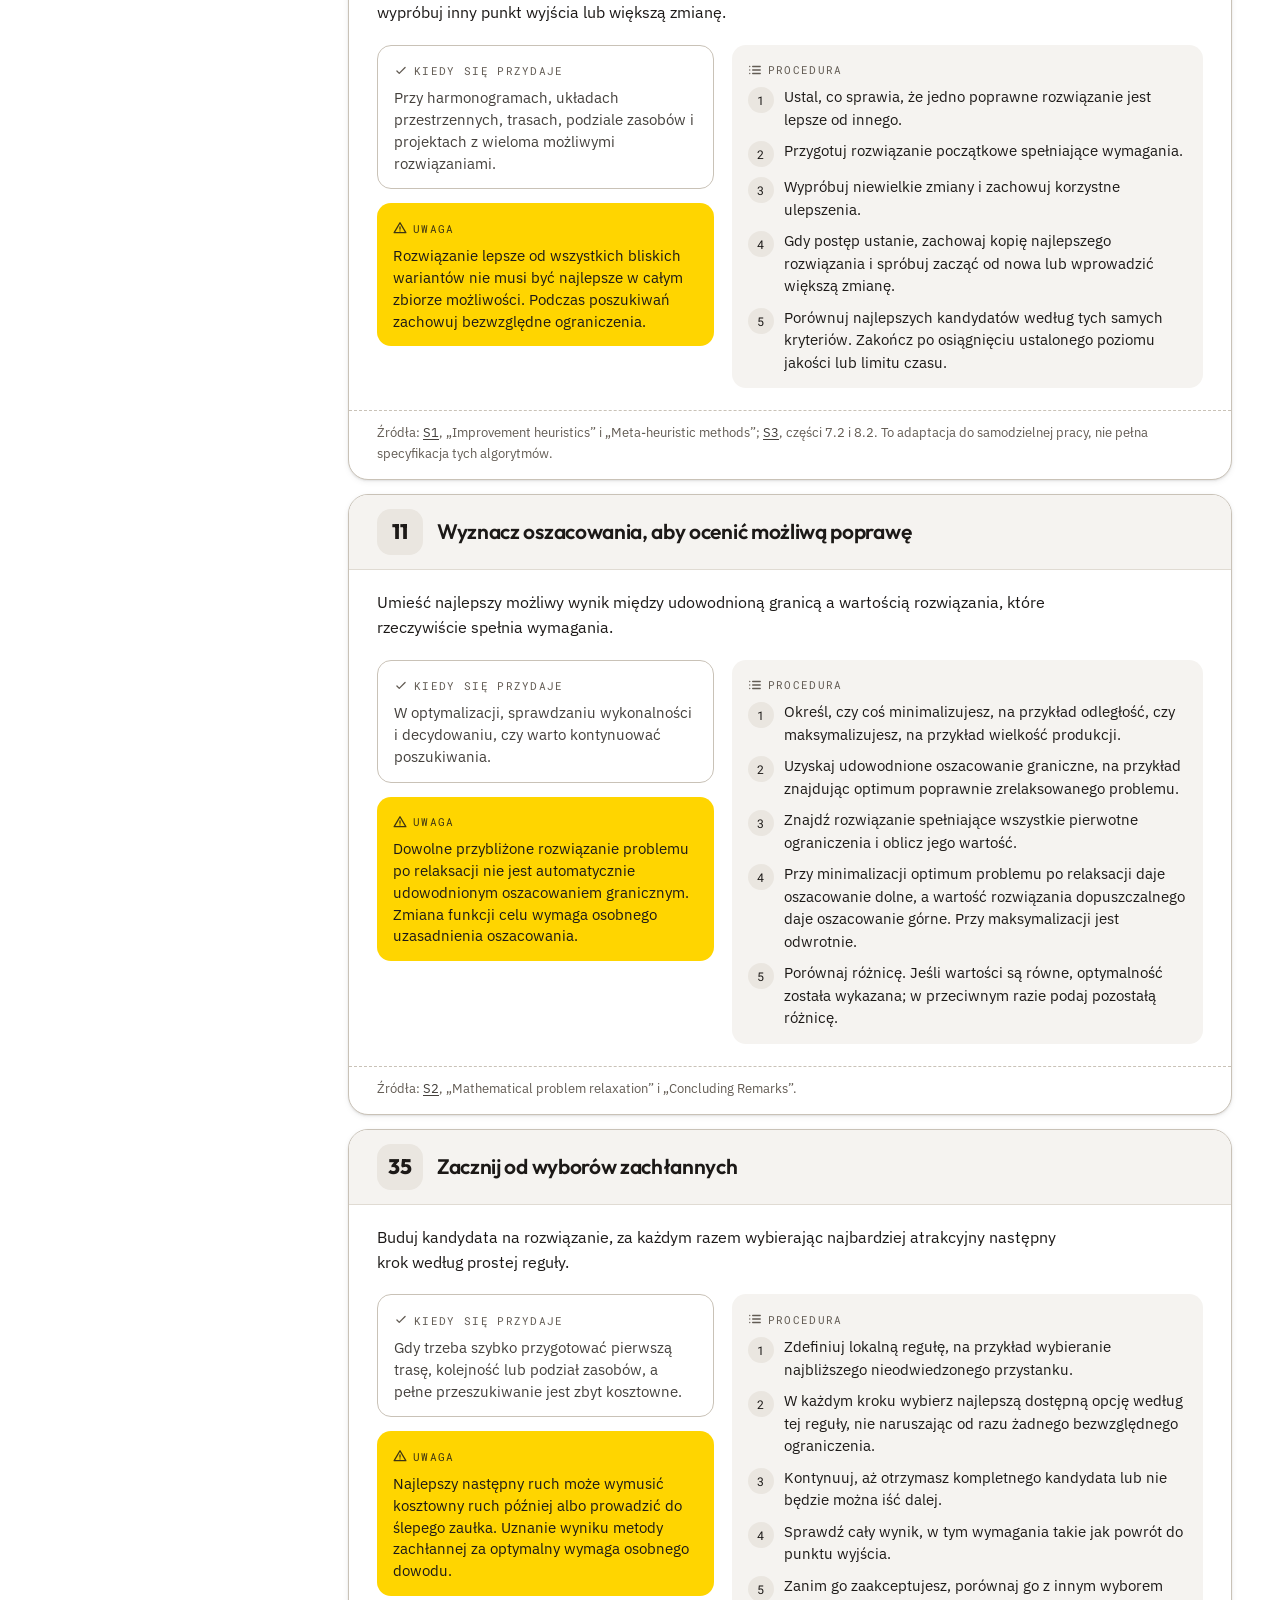
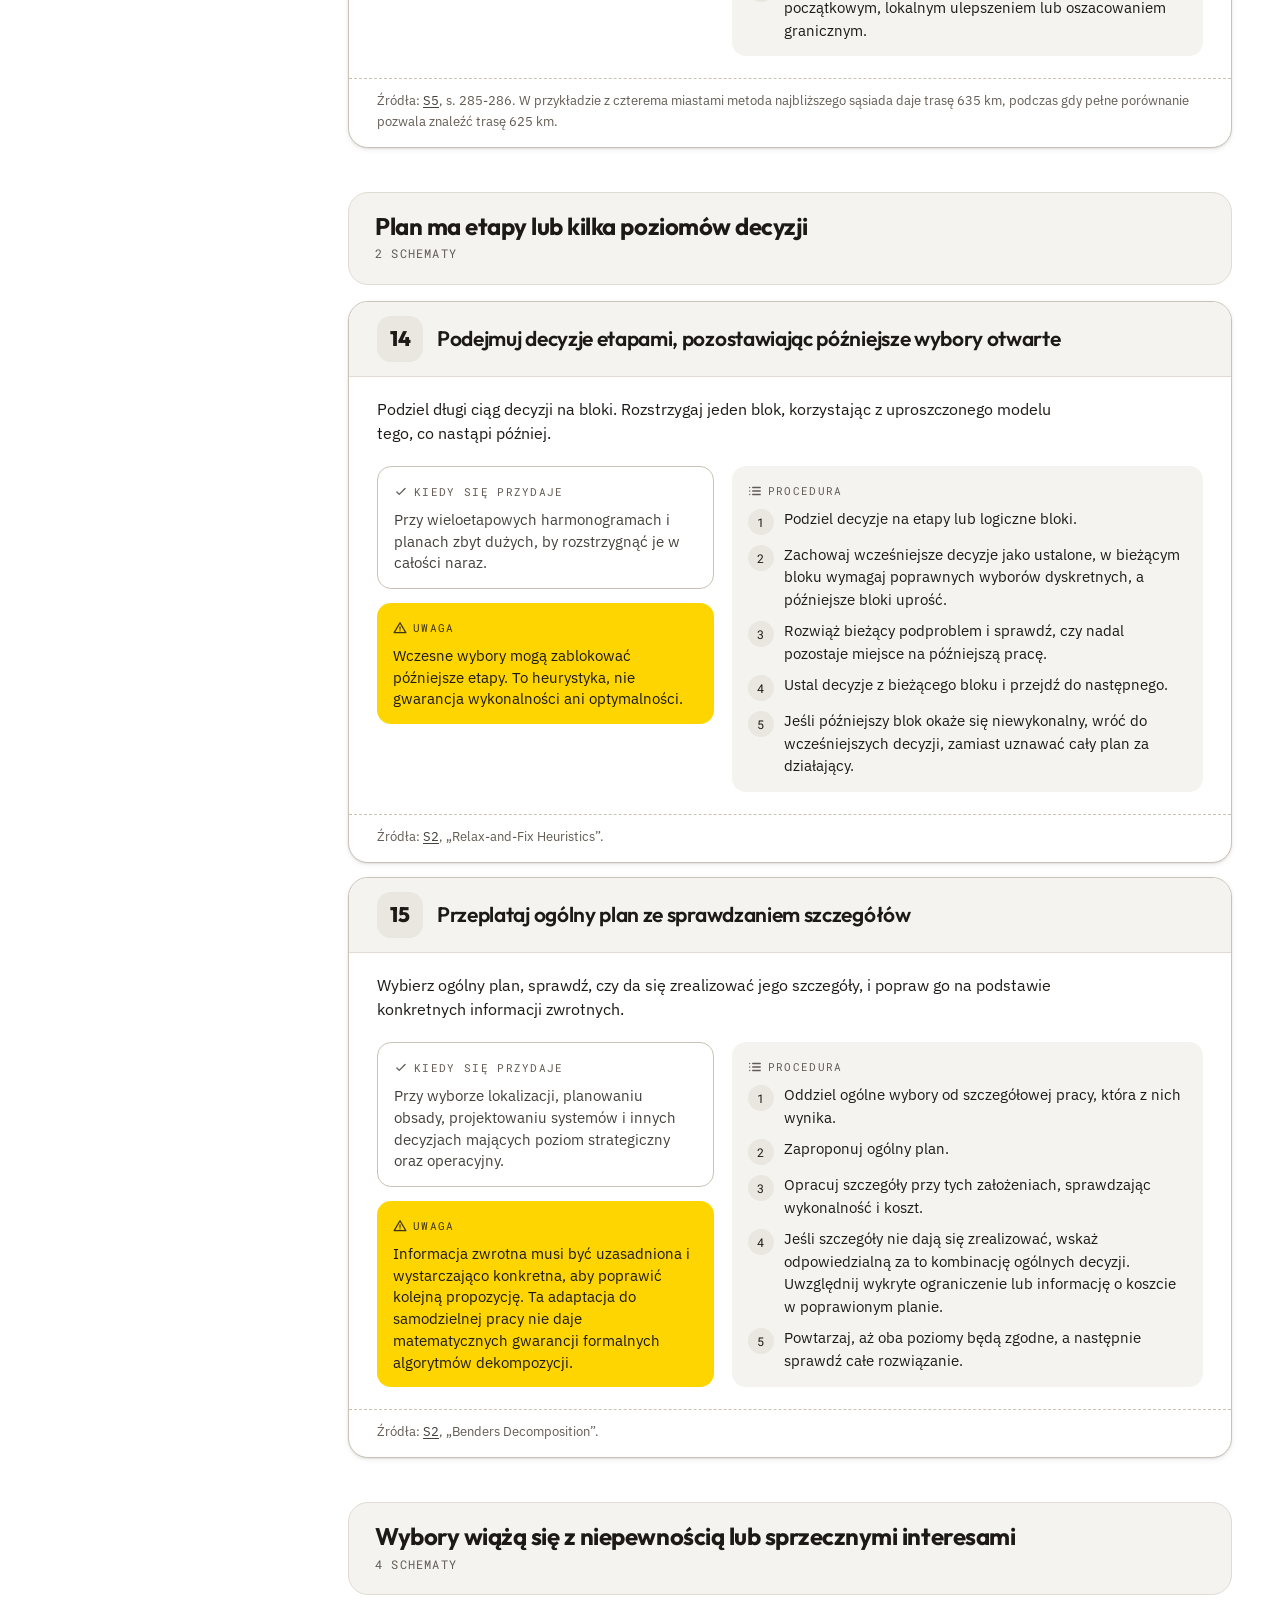
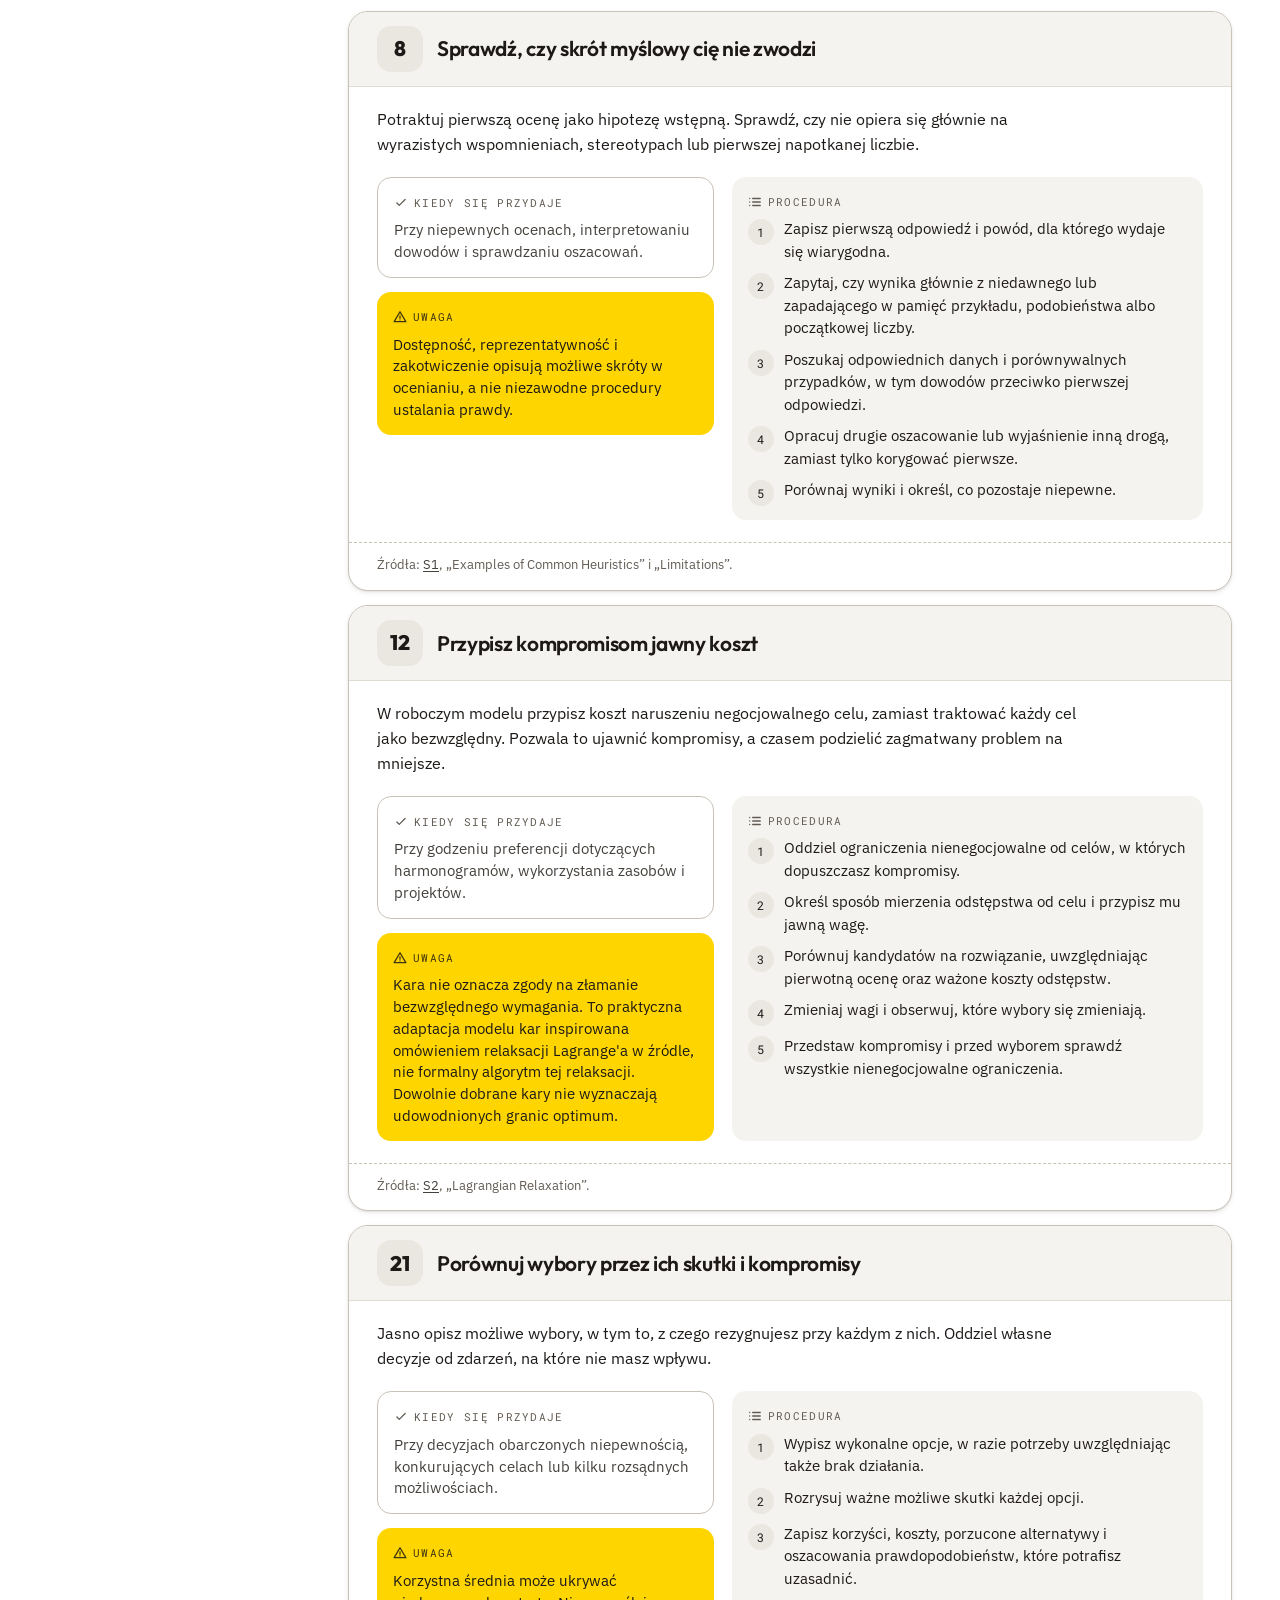
==== commit effb50dc: "style: unify reader cards and improve interface contrast" ====
--- a/heuristics.html
+++ b/heuristics.html
@@ -4,9 +4,11 @@
 <meta charset="utf-8">
 <meta name="viewport" content="width=device-width, initial-scale=1">
 <title>Heurystyki rozwiązywania problemów – edulab</title>
+<link rel="preconnect" href="https://fonts.googleapis.com">
+<link rel="preconnect" href="https://fonts.gstatic.com" crossorigin>
+<link rel="stylesheet" href="https://fonts.googleapis.com/css2?family=Outfit:wght@400;500;600;700;800&family=IBM+Plex+Sans:wght@400;500;600;700&family=Roboto+Mono:wght@400;500&display=swap">
 <style>
 /* ─── edulab tokens (subset of edustyl/tokens/colors_and_type.css) ─── */
-@import url('https://fonts.googleapis.com/css2?family=Outfit:wght@400;500;600;700;800&family=IBM+Plex+Sans:wght@400;500;600;700&family=Roboto+Mono:wght@400;500&display=swap');
 
 :root {
   --font-display: 'Outfit', 'IBM Plex Sans', system-ui, sans-serif;
@@ -63,7 +65,7 @@
 [hidden] { display: none !important; }
 
 /* ─── Top menu ─── */
-.edu-header { position: sticky; top: 0; z-index: 50; height: var(--header-h); background: rgba(255,255,255,.9); backdrop-filter: blur(12px); -webkit-backdrop-filter: blur(12px); border-bottom: 1px solid var(--line); }
+.edu-header { position: sticky; top: 0; z-index: 50; height: var(--header-h); background: var(--paper); border-bottom: 1px solid var(--line-2); }
 .edu-header-inner { height: 100%; padding: 0 28px; display: flex; align-items: center; gap: 14px; }
 .edu-logo { width: 64px; height: 64px; display: block; margin-right: -6px; }
 .edu-wordmark { font-family: var(--font-display); font-weight: 700; font-size: 22px; letter-spacing: -.02em; color: var(--ink); }
@@ -72,7 +74,8 @@
 .topnav a:hover { background: var(--paper-2); color: var(--ink); }
 .topnav a[aria-current="true"] { background: var(--yellow); color: var(--yellow-ink); }
 .tools { margin-left: auto; display: flex; gap: 10px; align-items: center; }
-.search { display: flex; align-items: center; gap: 8px; background: var(--paper-2); border-radius: var(--r-pill); padding: 8px 14px; width: 240px; }
+.search { display: flex; align-items: center; gap: 8px; background: var(--paper-2); border: 1px solid var(--line-strong); border-radius: var(--r-pill); padding: 8px 14px; width: 240px; }
+.search:focus-within { outline: 3px solid transparent; outline-offset: 2px; }
 .search svg { width: 16px; height: 16px; color: var(--ink-3); flex: none; }
 .search input { border: 0; background: transparent; font-family: var(--font-sans); font-size: 14px; color: var(--ink); width: 100%; outline: none; }
 .search input::placeholder { color: var(--ink-3); }
@@ -104,24 +107,29 @@
 .side-sub a i { font-style: normal; font-family: var(--font-mono); font-size: 11px; color: var(--ink-3); }
 .scrim { display: none; }
 
-.content { min-width: 0; padding: 40px 48px 100px; }
-.content > * { max-width: 1000px; }
-section.block { margin-top: 64px; }
+.content { min-width: 0; padding: 0; }
+/* Section bands inside the main column: alternating white / stone, hairline between */
+.sec { margin: 0; padding: 52px 48px 60px; border-top: 1px solid var(--line); }
+.sec:first-child { border-top: 0; padding-top: 40px; }
+.sec:nth-child(even) { background: var(--paper-2); }
+.sec:last-child { padding-bottom: 100px; }
+.sec > .wrap { max-width: 1100px; }
 .section-head { display: flex; align-items: center; gap: 14px; margin-bottom: 22px; }
 .section-head h2 { font-weight: 700; font-size: 30px; letter-spacing: -.02em; line-height: 1.1; }
-.section-head .ico { width: 44px; height: 44px; border-radius: var(--r-md); display: grid; place-items: center; color: var(--ink); background: var(--paper-2); flex: none; }
-.section-head .ico svg { width: 22px; height: 22px; }
+.section-head::after { content: ""; flex: 1; height: 1px; background: var(--line-2); }
 
 /* ─── Intro ─── */
-.hero h1 { font-weight: 800; font-size: clamp(2.2rem, 4vw, 3rem); letter-spacing: -.025em; line-height: 1.05; margin-bottom: 18px; }
-.hero .lead { font-size: 17.5px; }
+.page-head { padding-bottom: 30px; border-bottom: 1px solid var(--line-2); text-align: left; }
+.hero h1 { font-weight: 800; font-size: clamp(2.3rem, 5vw, 3.3rem); letter-spacing: -.025em; line-height: 1.05; color: var(--ink); margin-bottom: 14px; }
+.edu .hero .lead { font-size: 1.15rem; line-height: 1.6; color: var(--ink-2); }
 .hero-grid { margin-top: 28px; display: grid; grid-template-columns: 1.1fr 1fr; gap: 18px; }
-.panel { border-radius: var(--r-xl); padding: 30px 32px; }
-.panel-blue { background: var(--paper-2); }
-.panel-blue .edu-overline { color: var(--ink-3); margin-bottom: 8px; }
-.panel-blue p { font-size: 16px; line-height: 1.55; }
-.panel-sand { background: var(--surface); border: 1px solid var(--line); }
-.panel-sand .edu-overline { color: var(--ink-3); margin-bottom: 12px; }
+/* Card anatomy: --line-2 contour, stone head strip, white body, dashed foot */
+.panel, .scheme, .source { background: var(--surface); border: 1px solid var(--line-2); border-radius: var(--r-xl); box-shadow: var(--shadow-sm); overflow: hidden; display: flex; flex-direction: column; }
+.card-head { padding: 14px 24px; background: var(--paper-2); border-bottom: 1px solid var(--line); display: flex; align-items: center; gap: 14px; }
+.card-head .edu-overline { margin: 0; }
+.card-body { flex: 1; padding: 22px 24px; }
+.card-foot { padding: 14px 24px; border-top: 1px dashed var(--line-2); }
+.panel .card-body p { font-size: 16px; line-height: 1.55; }
 .howto-steps { list-style: none; margin: 0; padding: 0; display: grid; gap: 12px; }
 .howto-steps li { display: grid; grid-template-columns: 34px 1fr; gap: 12px; align-items: start; }
 .howto-steps b { width: 34px; height: 34px; border-radius: var(--r-pill); background: var(--yellow); color: var(--yellow-ink); font-family: var(--font-display); font-weight: 700; font-size: 15px; display: grid; place-items: center; }
@@ -130,7 +138,7 @@
 
 /* ─── Chapter chooser ─── */
 .chooser { display: grid; grid-template-columns: repeat(3, 1fr); gap: 14px; }
-.edu .chooser a { display: flex; flex-direction: column; gap: 10px; background: var(--surface); border: 1px solid var(--line); border-radius: var(--r-lg); padding: 18px 18px 16px; text-decoration: none; color: var(--ink); box-shadow: var(--shadow-sm); transition: box-shadow .2s; }
+.edu .chooser a { display: flex; flex-direction: column; gap: 10px; background: var(--surface); border: 1px solid var(--line-2); border-radius: var(--r-lg); padding: 18px 18px 16px; text-decoration: none; color: var(--ink); box-shadow: var(--shadow-sm); transition: box-shadow .2s; }
 .chooser a:hover { box-shadow: var(--shadow-md); }
 .chooser .badge { width: 34px; height: 34px; border-radius: var(--r-sm); background: var(--paper-3); color: var(--ink); font-family: var(--font-display); font-weight: 700; font-size: 15px; display: grid; place-items: center; }
 .chooser strong { font-family: var(--font-display); font-weight: 600; font-size: 16px; line-height: 1.3; color: var(--ink); }
@@ -138,25 +146,26 @@
 
 /* ─── Chapters ─── */
 .status { display: flex; align-items: center; gap: 12px; margin-bottom: 18px; font-family: var(--font-mono); font-size: 12px; letter-spacing: .08em; text-transform: uppercase; color: var(--ink-3); }
-.status button { font-family: var(--font-sans); font-weight: 600; font-size: 13px; letter-spacing: 0; text-transform: none; color: var(--ink); background: var(--paper-2); border: 0; border-radius: var(--r-pill); padding: 6px 12px; cursor: pointer; }
+.status button { font-family: var(--font-sans); font-weight: 600; font-size: 13px; letter-spacing: 0; text-transform: none; color: var(--ink); background: var(--surface); border: 1px solid var(--line-strong); border-radius: var(--r-pill); padding: 6px 12px; cursor: pointer; }
 .chapter { margin-top: 44px; }
 .chapter:first-child { margin-top: 0; }
-.chapter-head { display: grid; grid-template-columns: 56px 1fr; gap: 18px; align-items: center; background: var(--paper-2); color: var(--ink); border-radius: var(--r-lg); padding: 22px 26px; margin-bottom: 16px; }
-.chapter-head .n { width: 56px; height: 56px; border-radius: var(--r-md); background: var(--ink); color: var(--paper); font-family: var(--font-display); font-weight: 800; font-size: 26px; display: grid; place-items: center; }
+.chapter-head { background: var(--paper-2); color: var(--ink); border: 1px solid var(--line); border-radius: var(--r-lg); padding: 20px 26px; margin-bottom: 16px; }
 .chapter-head h2 { font-weight: 700; font-size: 24px; letter-spacing: -.02em; line-height: 1.15; color: inherit; }
 .chapter-head small { display: block; font-family: var(--font-mono); font-size: 12px; letter-spacing: .1em; text-transform: uppercase; color: var(--ink-3); margin-top: 4px; }
 
-.scheme { background: var(--surface); border: 1px solid var(--line); border-radius: var(--r-lg); box-shadow: var(--shadow-sm); padding: 26px 28px 22px; margin-top: 14px; }
+.scheme { border-radius: var(--r-lg); margin-top: 14px; }
 .scheme.flash { animation: flash 1.8s ease both; }
 @keyframes flash { 0% { box-shadow: 0 0 0 4px var(--yellow); } 100% { box-shadow: var(--shadow-sm); } }
-.scheme .head { display: grid; grid-template-columns: 46px 1fr; gap: 8px 16px; align-items: center; }
+.scheme .card-head { padding: 14px 28px; }
+.scheme .card-body { padding: 20px 28px 22px; }
+.scheme .card-foot { padding: 12px 28px 14px; }
 .scheme .num { width: 46px; height: 46px; border-radius: var(--r-md); background: var(--paper-3); color: var(--ink); font-family: var(--font-display); font-weight: 800; font-size: 21px; display: grid; place-items: center; }
 .scheme h3 { font-weight: 600; font-size: 21px; letter-spacing: -.015em; line-height: 1.2; }
-.scheme .desc { grid-column: 2; font-size: 16px; color: var(--ink); line-height: 1.55; max-width: 70ch; }
+.scheme .desc { font-size: 16px; color: var(--ink); line-height: 1.55; max-width: 70ch; }
 .s-grid { display: grid; grid-template-columns: minmax(0, 5fr) minmax(0, 7fr); gap: 18px; margin-top: 20px; }
 .s-side { display: grid; gap: 14px; align-content: start; }
 .box { border-radius: var(--r-md); padding: 14px 16px; }
-.box-plain { background: var(--surface); border: 1px solid var(--line); }
+.box-plain { background: var(--surface); border: 1px solid var(--line-2); }
 .box-yellow { background: var(--yellow); color: var(--yellow-ink); }
 .box-steps { background: var(--paper-2); }
 .tag { display: inline-flex; align-items: center; gap: 6px; font-family: var(--font-mono); font-size: 11px; letter-spacing: .12em; text-transform: uppercase; margin-bottom: 8px; }
@@ -167,14 +176,14 @@
 .steps { list-style: none; margin: 0; padding: 0; display: grid; gap: 9px; counter-reset: step; }
 .steps li { display: grid; grid-template-columns: 26px 1fr; gap: 10px; align-items: start; font-size: 15px; line-height: 1.5; color: var(--ink); }
 .steps li::before { counter-increment: step; content: counter(step); width: 26px; height: 26px; border-radius: var(--r-pill); background: var(--paper-3); color: var(--ink); font-family: var(--font-mono); font-size: 12px; display: grid; place-items: center; margin-top: 1px; }
-.src { margin-top: 16px; font-size: 13px; color: var(--ink-3); }
+.edu .src { font-size: 13px; color: var(--ink-3); }
 .src a { color: var(--ink-2); }
 .empty { padding: 48px 20px; text-align: center; color: var(--ink-3); border: 1px dashed var(--line-2); border-radius: var(--r-lg); }
 
 /* ─── Sources ─── */
-.source { display: grid; grid-template-columns: 56px 1fr; gap: 18px; background: var(--surface); border: 1px solid var(--line); border-radius: var(--r-lg); padding: 22px 24px; box-shadow: var(--shadow-sm); margin-top: 14px; }
-.source .code { width: 56px; height: 56px; border-radius: var(--r-md); background: var(--paper-3); color: var(--ink); font-family: var(--font-display); font-weight: 800; font-size: 20px; display: grid; place-items: center; }
-.source h3 { font-size: 19px; font-weight: 600; margin-bottom: 8px; }
+.source { border-radius: var(--r-lg); margin-top: 14px; }
+.source .code { flex: none; width: 46px; height: 46px; border-radius: var(--r-md); background: var(--paper-3); color: var(--ink); font-family: var(--font-display); font-weight: 800; font-size: 18px; display: grid; place-items: center; }
+.source h3 { font-size: 19px; font-weight: 600; }
 .source dl { margin: 0; display: grid; gap: 9px; }
 .source dt { font-family: var(--font-mono); font-size: 11px; letter-spacing: .12em; text-transform: uppercase; color: var(--ink-3); }
 .source dd { margin: 2px 0 0; font-size: 14.5px; line-height: 1.55; color: var(--ink-2); }
@@ -186,19 +195,19 @@
 @media (max-width: 900px) {
   .shell { grid-template-columns: 1fr; }
   .menu-btn { display: grid; }
-  .side { position: fixed; left: 0; top: var(--header-h); width: min(88vw, 340px); z-index: 45; transform: translateX(-100%); transition: transform .25s ease; box-shadow: var(--shadow-lg); }
-  body[data-menu="open"] .side { transform: none; }
+  .side { position: fixed; left: 0; top: var(--header-h); width: min(88vw, 340px); z-index: 45; transform: translateX(-100%); transition: transform .25s ease; }
+  body[data-menu="open"] .side { transform: none; box-shadow: var(--shadow-lg); }
   body[data-menu="open"] .scrim { display: block; position: fixed; inset: var(--header-h) 0 0 0; background: rgba(28,25,23,.35); z-index: 40; }
-  .content { padding: 28px 20px 80px; }
+  .sec { padding: 36px 20px 44px; }
+  .sec:first-child { padding-top: 28px; }
+  .sec:last-child { padding-bottom: 80px; }
   .hero-grid, .chooser, .s-grid { grid-template-columns: 1fr; }
   .search { width: 160px; }
 }
 @media (max-width: 768px) {
   .search { display: none; }
-  .scheme { padding: 20px 18px 18px; }
-  .scheme .desc { grid-column: 1 / -1; }
-  .chapter-head { grid-template-columns: 44px 1fr; padding: 18px 20px; }
-  .chapter-head .n { width: 44px; height: 44px; font-size: 20px; }
+  .scheme .card-head, .scheme .card-body, .scheme .card-foot, .card-head, .card-body, .card-foot { padding-left: 18px; padding-right: 18px; }
+  .chapter-head { padding: 18px 20px; }
 }
 @media print { .edu-header, .side, footer, .status { display: none; } .shell { display: block; } .scheme, .source { break-inside: avoid; } }
 </style>
@@ -233,39 +242,41 @@
   <div class="scrim" id="scrim"></div>
 
   <main class="content">
-    <section id="intro" class="hero">
-      <h1 id="title"></h1>
-      <div id="intro-text"></div>
+    <section id="intro" class="hero sec"><div class="wrap">
+      <header class="page-head">
+        <h1 id="title"></h1>
+        <div id="intro-text"></div>
+      </header>
       <div class="hero-grid">
         <div class="panel panel-blue">
-          <p class="edu-overline" id="howH"></p>
-          <div id="howBody"></div>
+          <div class="card-head"><p class="edu-overline" id="howH"></p></div>
+          <div class="card-body" id="howBody"></div>
         </div>
         <div class="panel panel-sand">
-          <p class="edu-overline" data-t="stepsH"></p>
-          <ol class="howto-steps" id="howSteps"></ol>
+          <div class="card-head"><p class="edu-overline" data-t="stepsH"></p></div>
+          <div class="card-body"><ol class="howto-steps" id="howSteps"></ol></div>
         </div>
       </div>
-    </section>
-
-    <section id="chooser" class="block">
-      <div class="section-head"><span class="ico"><svg viewBox="0 0 24 24" fill="none" stroke="currentColor" stroke-width="2" stroke-linecap="round" stroke-linejoin="round"><path d="M3 6h18M7 12h10M10 18h4"/></svg></span><h2 id="chooserH"></h2></div>
+    </div></section>
+
+    <section id="chooser" class="block sec"><div class="wrap">
+      <div class="section-head"><h2 id="chooserH"></h2></div>
       <p data-t="chooserP" style="margin-bottom:18px"></p>
       <div class="chooser" id="chooserGrid"></div>
-    </section>
-
-    <section id="schemes" class="block">
-      <div class="section-head"><span class="ico"><svg viewBox="0 0 24 24" fill="none" stroke="currentColor" stroke-width="2" stroke-linecap="round" stroke-linejoin="round"><path d="M4 5h16v14H4zM8 9h8M8 13h5"/></svg></span><h2 id="schemesH"></h2></div>
+    </div></section>
+
+    <section id="schemes" class="block sec"><div class="wrap">
+      <div class="section-head"><h2 id="schemesH"></h2></div>
       <div class="status"><span id="status" aria-live="polite"></span><button id="clearBtn" hidden></button></div>
       <div id="chapters"></div>
       <div class="empty" id="empty" hidden></div>
-    </section>
-
-    <section id="sources" class="block">
-      <div class="section-head"><span class="ico"><svg viewBox="0 0 24 24" fill="none" stroke="currentColor" stroke-width="2" stroke-linecap="round" stroke-linejoin="round"><path d="M4 19V5a2 2 0 0 1 2-2h13v16H6a2 2 0 0 0-2 2zm0 0a2 2 0 0 0 2 2h13"/></svg></span><h2 id="sourcesH"></h2></div>
+    </div></section>
+
+    <section id="sources" class="block sec"><div class="wrap">
+      <div class="section-head"><h2 id="sourcesH"></h2></div>
       <p id="sourcesIntro" style="max-width:80ch"></p>
       <div id="sourceList"></div>
-    </section>
+    </div></section>
   </main>
 </div>
 
@@ -374,7 +385,7 @@
     g.append(link, sub); els.side.appendChild(g);
 
     const ch = el('section', 'chapter'); ch.id = `ch-${k}`; ch.dataset.ch = k;
-    const head = el('div', 'chapter-head edu-block', `<span class="n">${k}</span><div><h2></h2><small></small></div>`);
+    const head = el('div', 'chapter-head edu-block', `<h2></h2><small></small>`);
     head.querySelector('h2').textContent = row.obstacle;
     head.querySelector('small').textContent = t('schemesIn')(row.starts.length);
     ch.appendChild(head);
@@ -382,7 +393,9 @@
       const s = byN[n];
       const art = el('article', 'scheme'); art.id = `scheme-${n}`; art.dataset.n = n;
       art.innerHTML = `
-        <div class="head"><span class="num">${n}</span><h3></h3><p class="desc">${s.desc}</p></div>
+        <div class="head card-head"><span class="num">${n}</span><h3></h3></div>
+        <div class="card-body">
+        <p class="desc">${s.desc}</p>
         <div class="s-grid">
           <div class="s-side">
             <div class="box box-plain"><span class="tag">${ICONS.when}${L.labels.useful}</span><p>${s.useful}</p></div>
@@ -390,7 +403,8 @@
           </div>
           <div class="box box-steps"><span class="tag">${ICONS.steps}${L.labels.steps}</span><ol class="steps">${s.steps.map(x => `<li><span>${x}</span></li>`).join('')}</ol></div>
         </div>
-        <p class="src">${L.labels.sources}: ${s.sources}</p>`;
+        </div>
+        <p class="src card-foot">${L.labels.sources}: ${s.sources}</p>`;
       art.querySelector('h3').textContent = s.title;
       ch.appendChild(art);
     });
@@ -406,7 +420,7 @@
   els.sourceList.innerHTML = '';
   L.sources.forEach(src => {
     const card = el('article', 'source'); card.id = src.id;
-    card.innerHTML = `<div class="code">${src.code}</div><div><h3></h3><dl>${src.fields.map(f => `<dt>${f.label}</dt><dd>${f.html}</dd>`).join('')}</dl></div>`;
+    card.innerHTML = `<div class="card-head"><div class="code">${src.code}</div><h3></h3></div><div class="card-body"><dl>${src.fields.map(f => `<dt>${f.label}</dt><dd>${f.html}</dd>`).join('')}</dl></div>`;
     card.querySelector('h3').textContent = src.title;
     els.sourceList.appendChild(card);
   });
